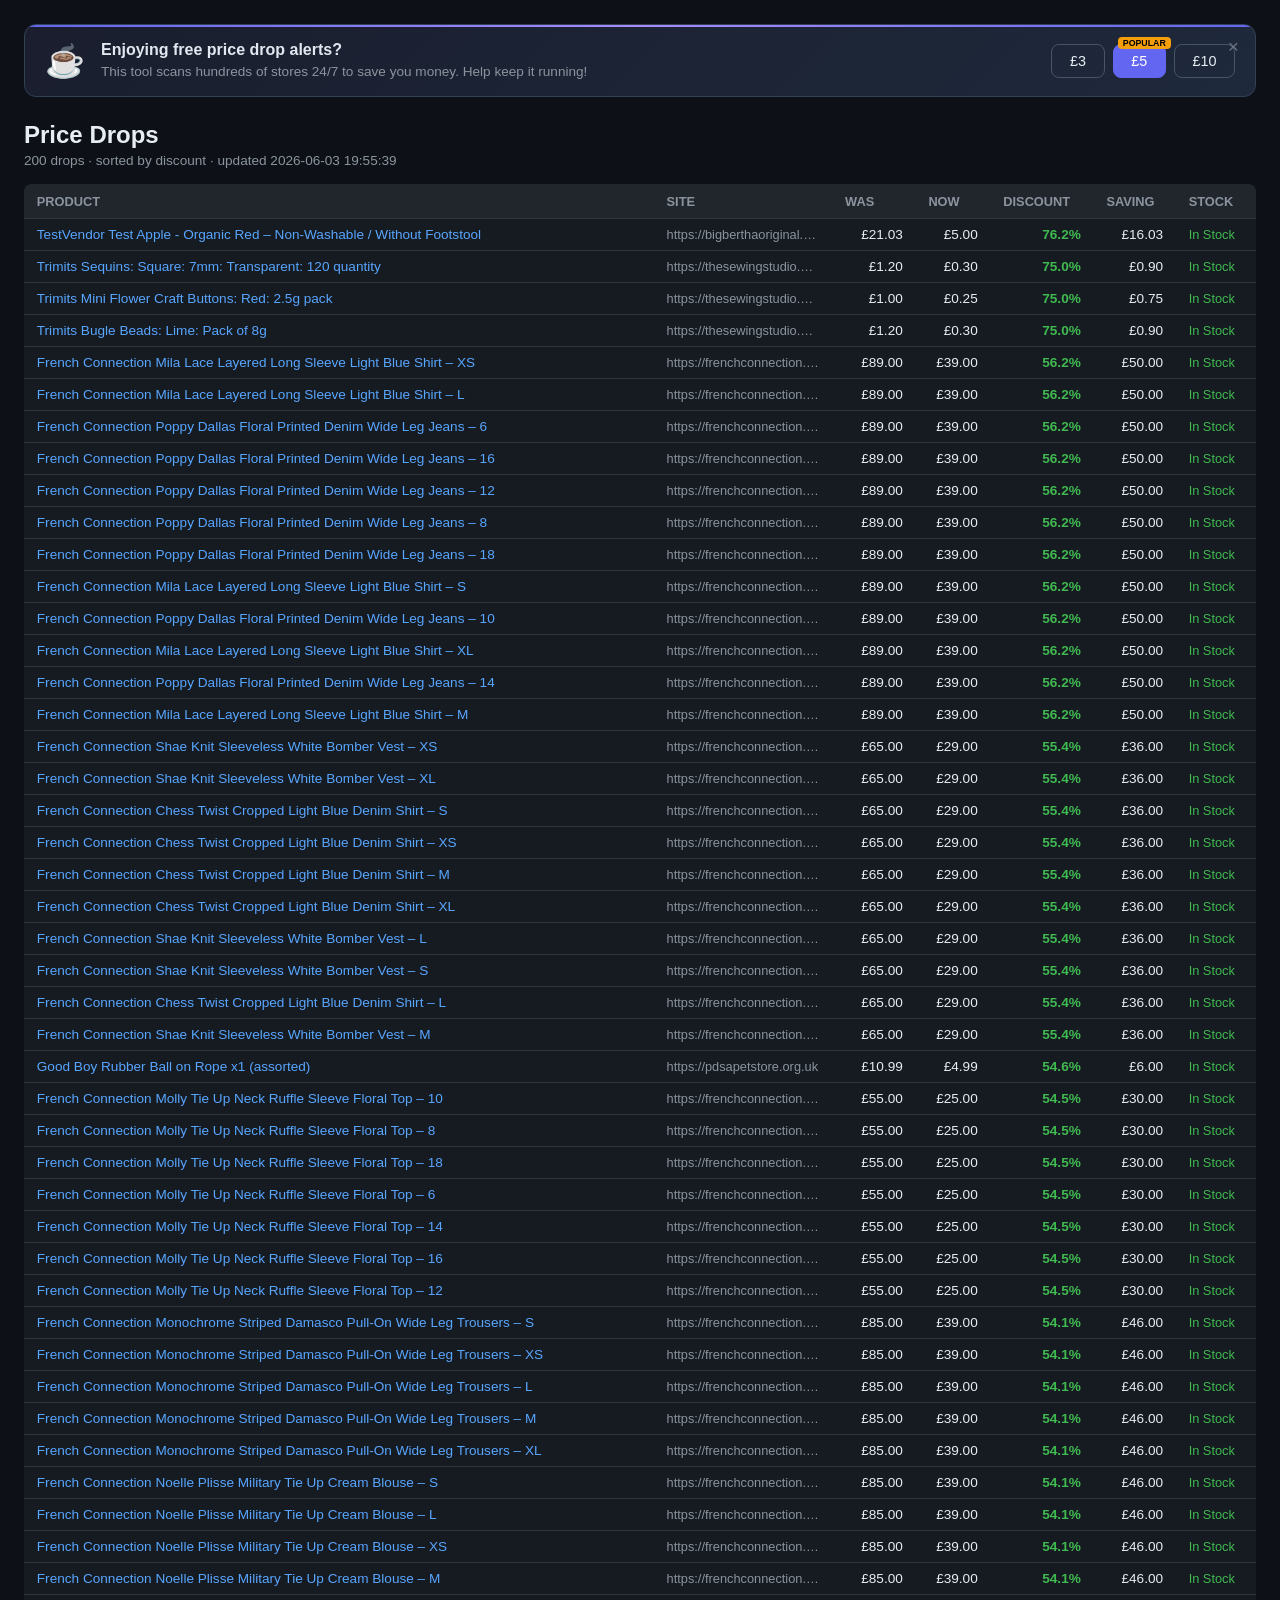
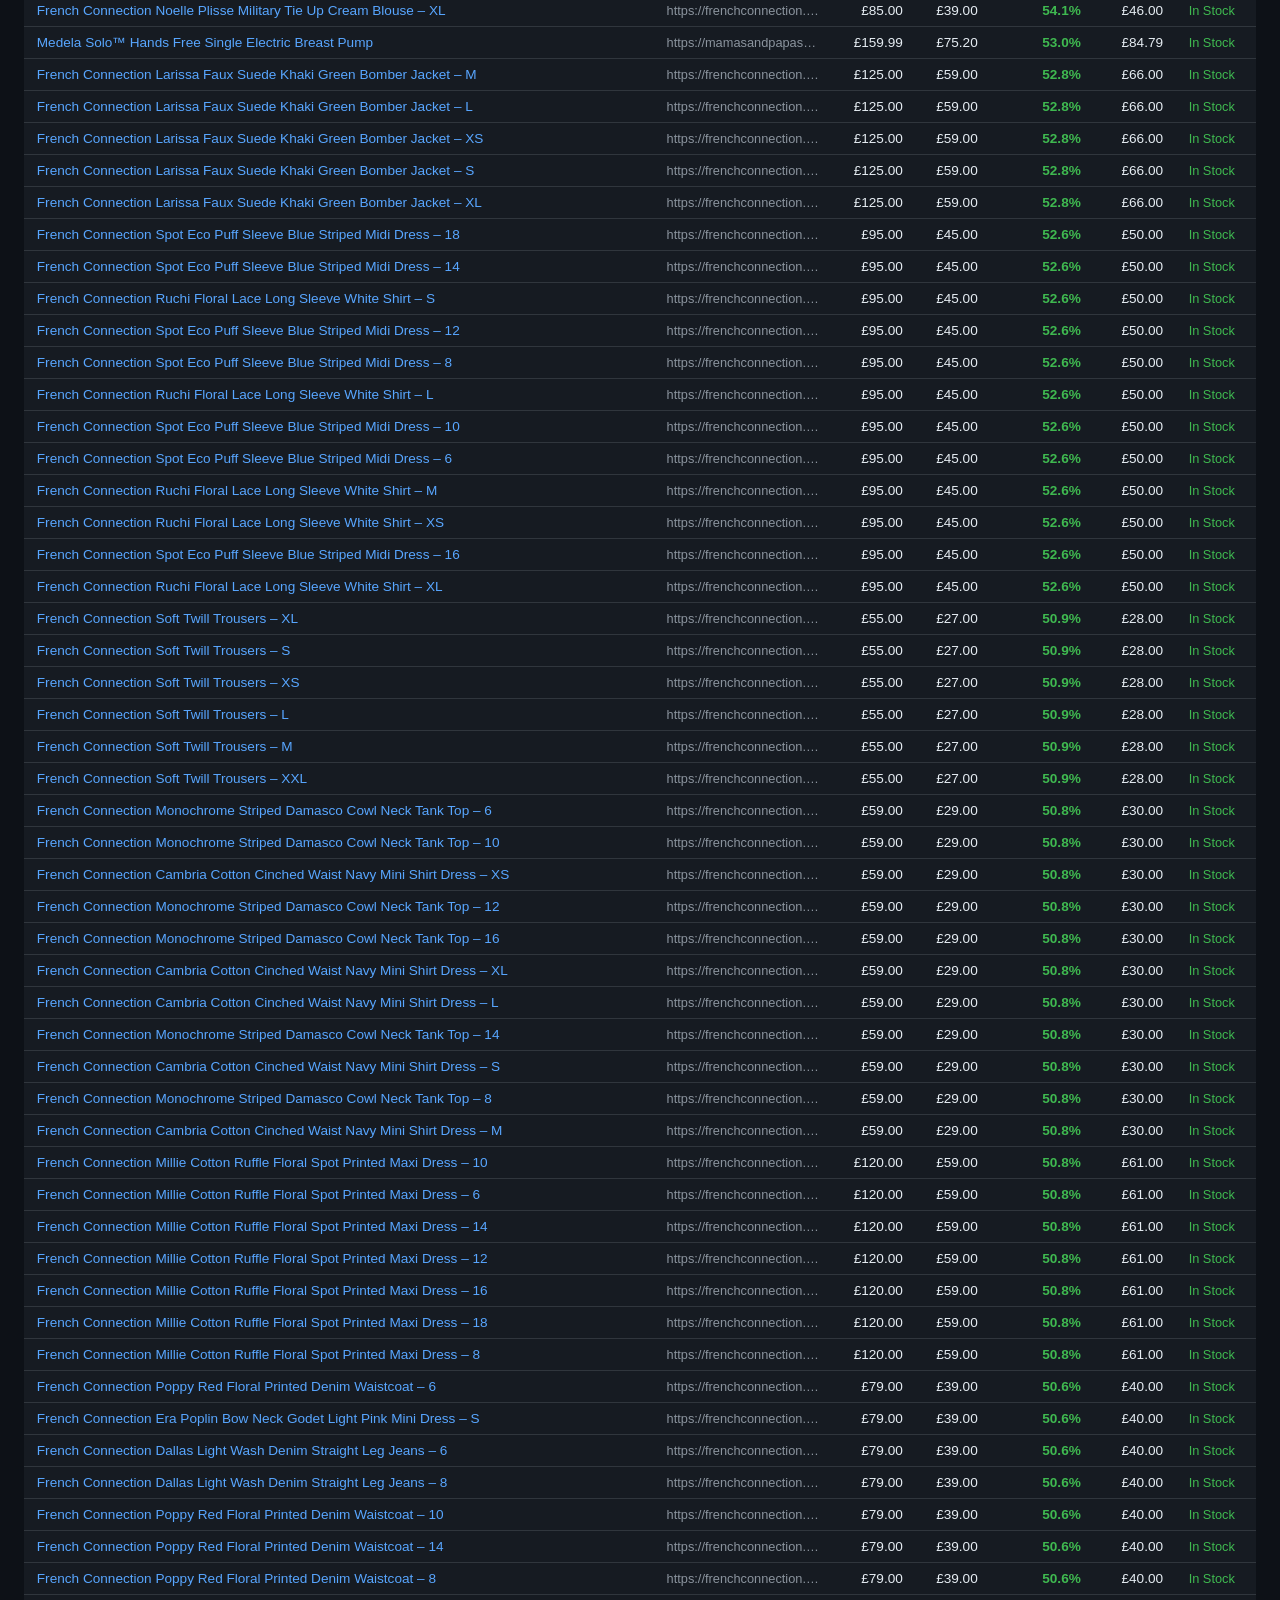
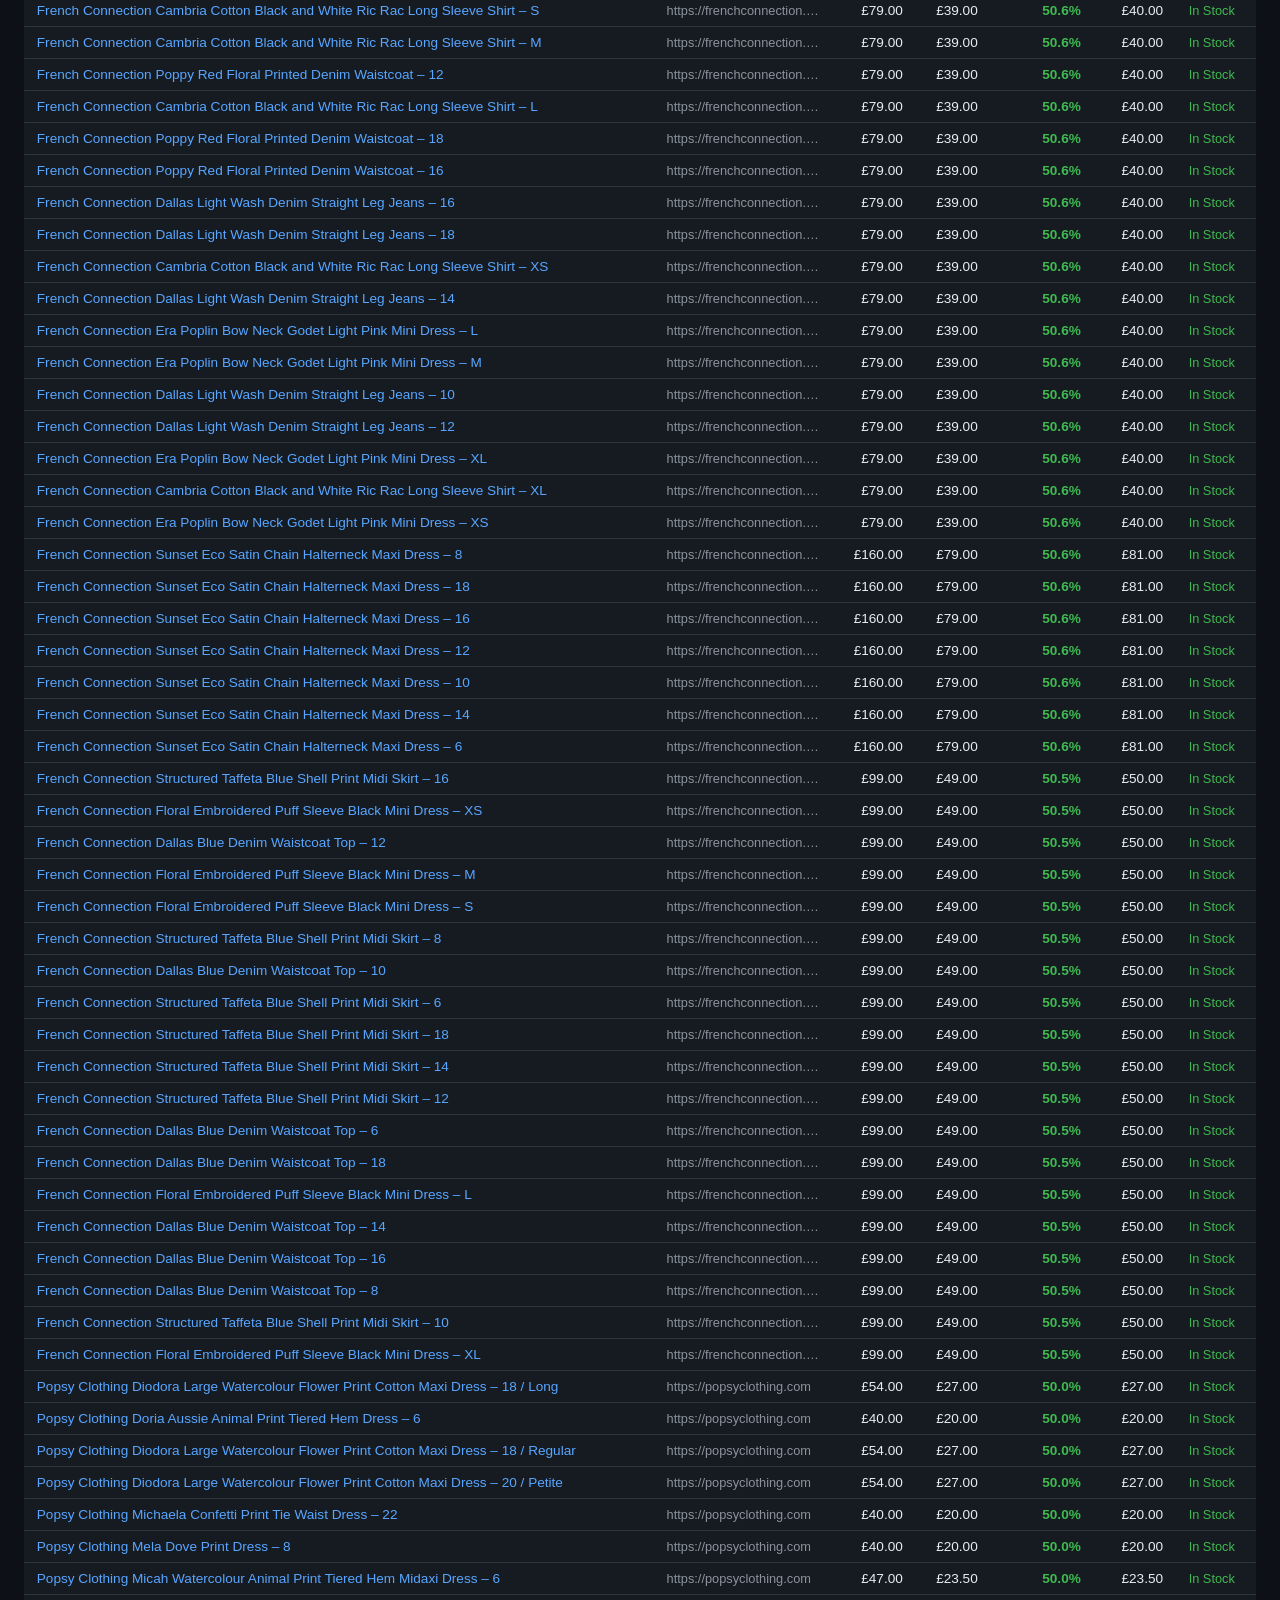
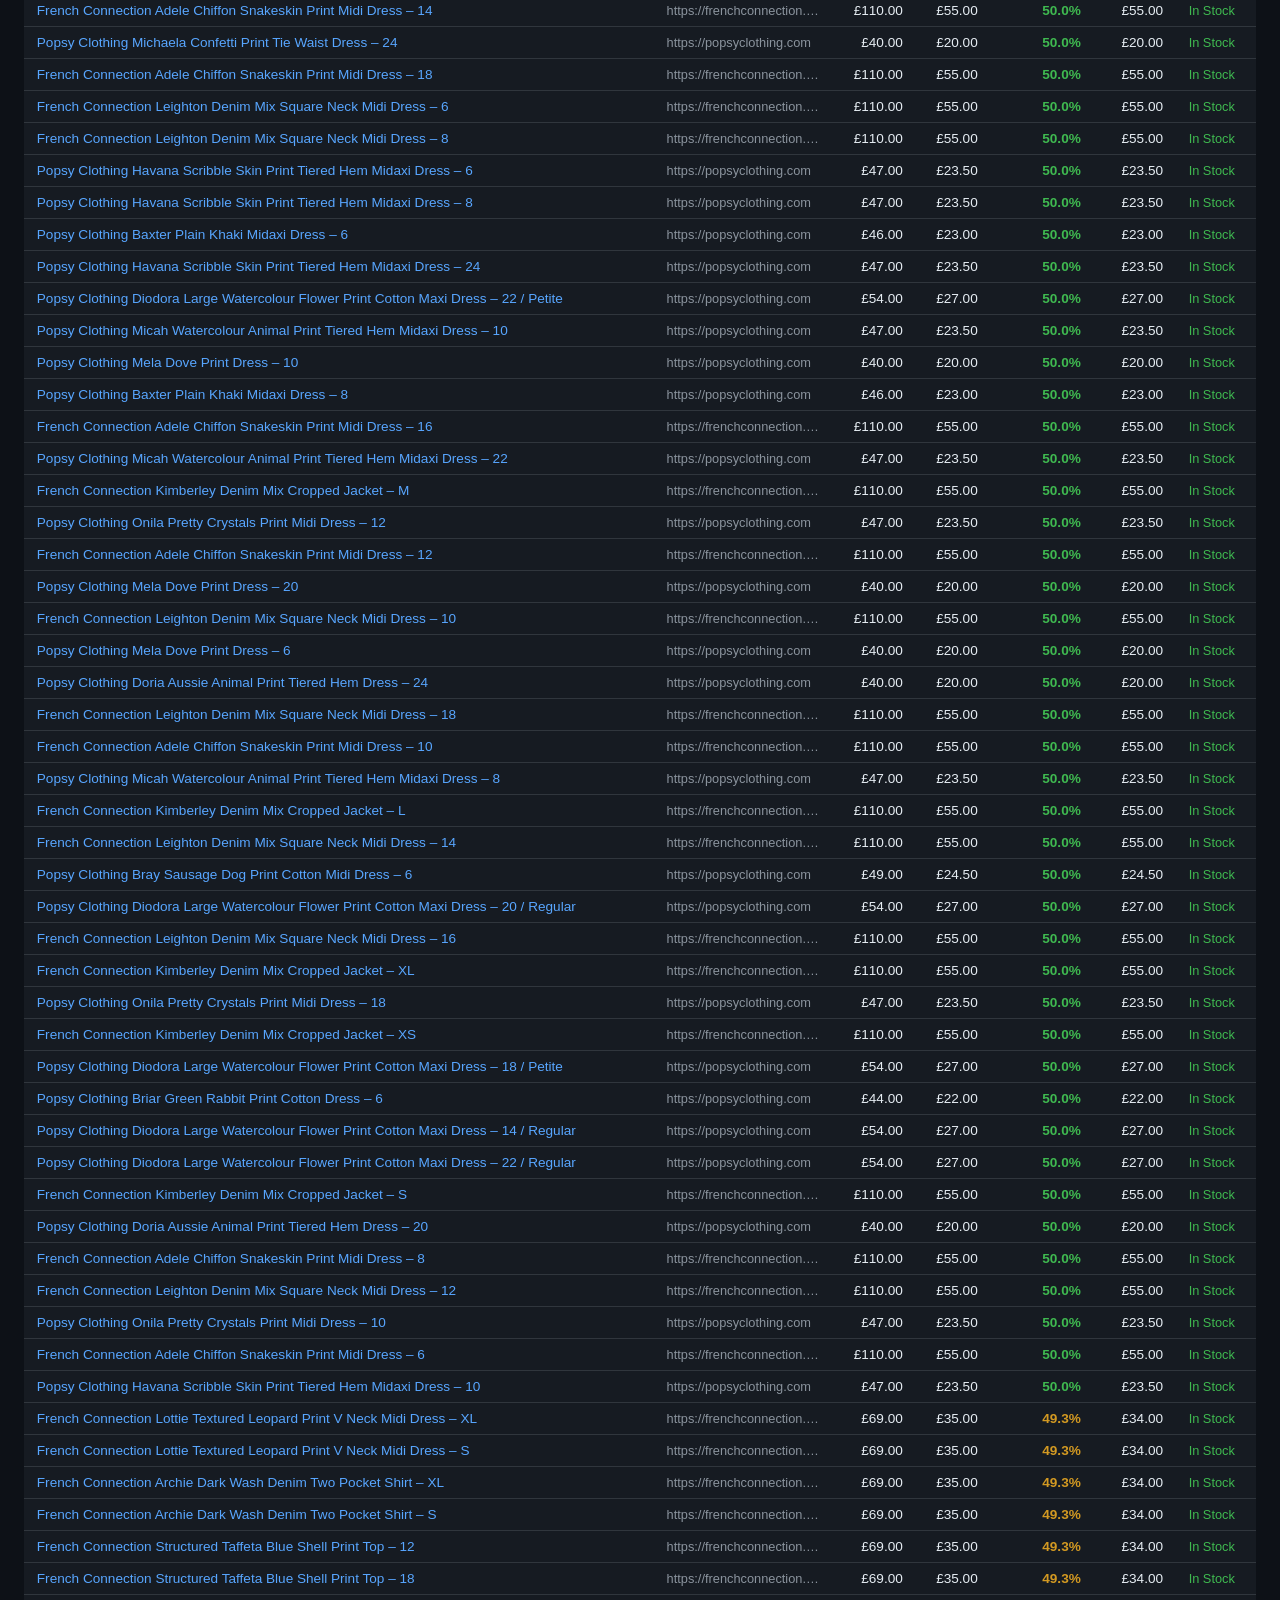
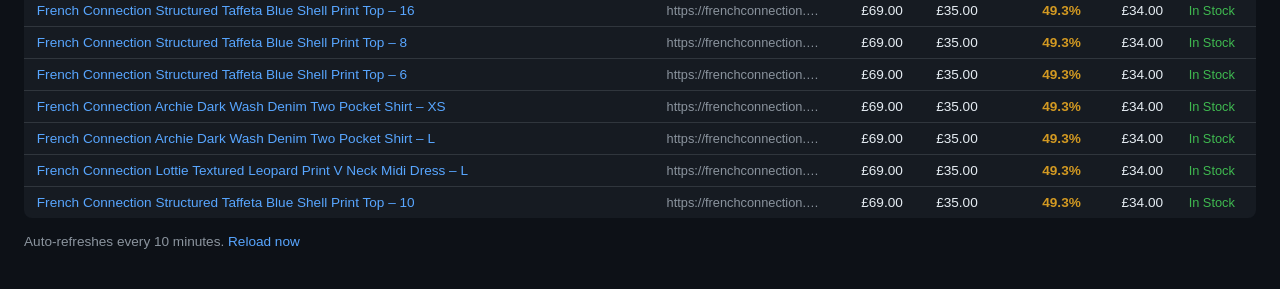
==== docs/index.html @ 279d9309 "Update price drops - 2026-06-03 19:55:39" ====
<!DOCTYPE html>
<html lang="en">
<head>
<meta charset="utf-8">
<meta name="viewport" content="width=device-width, initial-scale=1">
<meta http-equiv="refresh" content="600">
<title>Price Drops</title>
<style>
  :root { --bg: #0d1117; --card: #161b22; --border: #30363d; --text: #e6edf3; --muted: #8b949e; --link: #58a6ff; --green: #3fb950; --red: #f85149; --orange: #d29922; }
  * { margin: 0; padding: 0; box-sizing: border-box; }
  body { background: var(--bg); color: var(--text); font-family: -apple-system, BlinkMacSystemFont, 'Segoe UI', Helvetica, Arial, sans-serif; padding: 1.5rem; }
  h1 { font-size: 1.5rem; margin-bottom: .25rem; }
  .meta { color: var(--muted); font-size: .85rem; margin-bottom: 1rem; }
  table { width: 100%; border-collapse: collapse; background: var(--card); border-radius: 8px; overflow: hidden; }
  th { background: #21262d; text-align: left; padding: .6rem .8rem; font-size: .8rem; text-transform: uppercase; color: var(--muted); position: sticky; top: 0; }
  td { padding: .5rem .8rem; border-top: 1px solid var(--border); font-size: .85rem; }
  tr:hover { background: #1c2128; }
  a { color: var(--link); text-decoration: none; }
  a:hover { text-decoration: underline; }
  .price { text-align: right; font-variant-numeric: tabular-nums; white-space: nowrap; }
  .site { color: var(--muted); font-size: .8rem; max-width: 160px; overflow: hidden; text-overflow: ellipsis; white-space: nowrap; }
  .disc-high { color: var(--green); font-weight: 600; }
  .disc-mid { color: var(--orange); font-weight: 600; }
  .disc-low { color: var(--text); }
  .in-stock { color: var(--green); font-size: .8rem; }
  .oos { color: var(--red); font-size: .8rem; }
  @media (max-width: 700px) {
    table, thead, tbody, th, td, tr { display: block; }
    thead { display: none; }
    tr { margin-bottom: .75rem; border: 1px solid var(--border); border-radius: 6px; padding: .5rem; }
    td { border: none; padding: .2rem .5rem; text-align: left !important; }
    td::before { content: attr(data-label); font-weight: 600; display: inline-block; width: 6rem; color: var(--muted); font-size: .75rem; text-transform: uppercase; }
    .donate-content { flex-direction: column; align-items: flex-start; gap: .75rem; }
    .donate-amounts { width: 100%; }
    .donate-icon { font-size: 1.5rem; }
  }
  .donate-banner { background: linear-gradient(135deg, #1a1e2e 0%, #1e293b 100%); border: 1px solid #334155; border-radius: 12px; padding: 1rem 1.25rem; margin-bottom: 1.5rem; position: relative; overflow: hidden; }
  .donate-banner::before { content: ''; position: absolute; top: 0; left: 0; right: 0; height: 2px; background: linear-gradient(90deg, #6366f1, #a78bfa, #6366f1); }
  .donate-content { display: flex; align-items: center; gap: 1rem; flex-wrap: wrap; }
  .donate-icon { font-size: 2rem; flex-shrink: 0; line-height: 1; }
  .donate-text { flex: 1; min-width: 180px; }
  .donate-text strong { display: block; font-size: 1rem; margin-bottom: .2rem; color: #e2e8f0; }
  .donate-text span { color: var(--muted); font-size: .85rem; }
  .donate-amounts { display: flex; gap: .5rem; flex-shrink: 0; align-items: center; }
  .donate-btn { background: transparent; border: 1px solid #475569; color: var(--text); padding: .5rem 1.1rem; border-radius: 8px; cursor: pointer; font-size: .9rem; font-weight: 500; transition: all .2s ease; font-family: inherit; }
  .donate-btn:hover { border-color: #818cf8; background: rgba(129, 140, 248, .1); color: #c7d2fe; }
  .donate-btn-popular { background: #6366f1; border-color: #6366f1; color: #fff; position: relative; }
  .donate-btn-popular:hover { background: #818cf8; border-color: #818cf8; }
  .donate-btn-popular::after { content: 'Popular'; position: absolute; top: -8px; right: -6px; background: #f59e0b; color: #000; font-size: .55rem; padding: 1px 5px; border-radius: 4px; font-weight: 700; text-transform: uppercase; }
  .donate-close { position: absolute; top: .5rem; right: .75rem; background: none; border: none; color: var(--muted); font-size: 1.2rem; cursor: pointer; padding: .25rem; line-height: 1; opacity: .7; transition: opacity .2s; }
  .donate-close:hover { opacity: 1; color: var(--text); }
  .donate-btn-active { border-color: #818cf8; background: rgba(129, 140, 248, .15); box-shadow: 0 0 0 2px rgba(99,102,241,.3); }
  .donate-thanks { display: none; align-items: center; gap: .5rem; color: var(--green); font-weight: 600; font-size: .9rem; }
</style>
</head>
<body>
<div class="donate-banner" id="donateBanner">
  <div class="donate-content">
    <span class="donate-icon">&#9749;</span>
    <div class="donate-text">
      <strong>Enjoying free price drop alerts?</strong>
      <span>This tool scans hundreds of stores 24/7 to save you money. Help keep it running!</span>
    </div>
    <div class="donate-amounts" id="donateAmounts">
      <button class="donate-btn" data-amount="300">&pound;3</button>
      <button class="donate-btn donate-btn-popular" data-amount="500">&pound;5</button>
      <button class="donate-btn" data-amount="1000">&pound;10</button>
    </div>
    <div class="donate-thanks" id="donateThanks">&hearts; Thank you for your support!</div>
    <button class="donate-close" onclick="dismissDonate()" title="Dismiss">&times;</button>
  </div>
</div>
<h1>Price Drops</h1>
<p class="meta">200 drops &middot; sorted by discount &middot; updated 2026-06-03 19:55:39</p>
<table>
<thead>
<tr>
  <th>Product</th>
  <th>Site</th>
  <th>Was</th>
  <th>Now</th>
  <th>Discount</th>
  <th>Saving</th>
  <th>Stock</th>
</tr>
</thead>
<tbody>
<tr>
  <td><a href="https://bigberthaoriginal.com/products/test-apple?variant=41578678878344" target="_blank" rel="noopener">TestVendor Test Apple - Organic Red – Non-Washable / Without Footstool</a></td>
  <td class="site">https://bigberthaoriginal.com</td>
  <td class="price">&pound;21.03</td>
  <td class="price">&pound;5.00</td>
  <td class="price disc-high">76.2%</td>
  <td class="price">&pound;16.03</td>
  <td><span class="in-stock">In Stock</span></td>
</tr>
<tr>
  <td><a href="https://thesewingstudio.co.uk/products/sequins-7mm-square-ch5664?variant=43854155251946" target="_blank" rel="noopener">Trimits Sequins: Square: 7mm: Transparent: 120 quantity</a></td>
  <td class="site">https://thesewingstudio.co.uk</td>
  <td class="price">&pound;1.20</td>
  <td class="price">&pound;0.30</td>
  <td class="price disc-high">75.0%</td>
  <td class="price">&pound;0.90</td>
  <td><span class="in-stock">In Stock</span></td>
</tr>
<tr>
  <td><a href="https://thesewingstudio.co.uk/products/trimits-red-mini-flower-shaped-buttons-in-assorted-sizes-2-5g-pack?variant=43854404452586" target="_blank" rel="noopener">Trimits Mini Flower Craft Buttons: Red: 2.5g pack</a></td>
  <td class="site">https://thesewingstudio.co.uk</td>
  <td class="price">&pound;1.00</td>
  <td class="price">&pound;0.25</td>
  <td class="price disc-high">75.0%</td>
  <td class="price">&pound;0.75</td>
  <td><span class="in-stock">In Stock</span></td>
</tr>
<tr>
  <td><a href="https://thesewingstudio.co.uk/products/bugle-beads-ch5101?variant=43854031945962" target="_blank" rel="noopener">Trimits Bugle Beads: Lime: Pack of 8g</a></td>
  <td class="site">https://thesewingstudio.co.uk</td>
  <td class="price">&pound;1.20</td>
  <td class="price">&pound;0.30</td>
  <td class="price disc-high">75.0%</td>
  <td class="price">&pound;0.90</td>
  <td><span class="in-stock">In Stock</span></td>
</tr>
<tr>
  <td><a href="https://frenchconnection.com/products/mila-georgette-lace-layered-shirt-pretty-blue?variant=56172149080444" target="_blank" rel="noopener">French Connection Mila Lace Layered Long Sleeve Light Blue Shirt – XS</a></td>
  <td class="site">https://frenchconnection.com</td>
  <td class="price">&pound;89.00</td>
  <td class="price">&pound;39.00</td>
  <td class="price disc-high">56.2%</td>
  <td class="price">&pound;50.00</td>
  <td><span class="in-stock">In Stock</span></td>
</tr>
<tr>
  <td><a href="https://frenchconnection.com/products/mila-georgette-lace-layered-shirt-pretty-blue?variant=56172149178748" target="_blank" rel="noopener">French Connection Mila Lace Layered Long Sleeve Light Blue Shirt – L</a></td>
  <td class="site">https://frenchconnection.com</td>
  <td class="price">&pound;89.00</td>
  <td class="price">&pound;39.00</td>
  <td class="price disc-high">56.2%</td>
  <td class="price">&pound;50.00</td>
  <td><span class="in-stock">In Stock</span></td>
</tr>
<tr>
  <td><a href="https://frenchconnection.com/products/poppy-dallas-printed-denim-wide-leg-jeans-red-multi?variant=56172142494076" target="_blank" rel="noopener">French Connection Poppy Dallas Floral Printed Denim Wide Leg Jeans – 6</a></td>
  <td class="site">https://frenchconnection.com</td>
  <td class="price">&pound;89.00</td>
  <td class="price">&pound;39.00</td>
  <td class="price disc-high">56.2%</td>
  <td class="price">&pound;50.00</td>
  <td><span class="in-stock">In Stock</span></td>
</tr>
<tr>
  <td><a href="https://frenchconnection.com/products/poppy-dallas-printed-denim-wide-leg-jeans-red-multi?variant=56172142657916" target="_blank" rel="noopener">French Connection Poppy Dallas Floral Printed Denim Wide Leg Jeans – 16</a></td>
  <td class="site">https://frenchconnection.com</td>
  <td class="price">&pound;89.00</td>
  <td class="price">&pound;39.00</td>
  <td class="price disc-high">56.2%</td>
  <td class="price">&pound;50.00</td>
  <td><span class="in-stock">In Stock</span></td>
</tr>
<tr>
  <td><a href="https://frenchconnection.com/products/poppy-dallas-printed-denim-wide-leg-jeans-red-multi?variant=56172142592380" target="_blank" rel="noopener">French Connection Poppy Dallas Floral Printed Denim Wide Leg Jeans – 12</a></td>
  <td class="site">https://frenchconnection.com</td>
  <td class="price">&pound;89.00</td>
  <td class="price">&pound;39.00</td>
  <td class="price disc-high">56.2%</td>
  <td class="price">&pound;50.00</td>
  <td><span class="in-stock">In Stock</span></td>
</tr>
<tr>
  <td><a href="https://frenchconnection.com/products/poppy-dallas-printed-denim-wide-leg-jeans-red-multi?variant=56172142526844" target="_blank" rel="noopener">French Connection Poppy Dallas Floral Printed Denim Wide Leg Jeans – 8</a></td>
  <td class="site">https://frenchconnection.com</td>
  <td class="price">&pound;89.00</td>
  <td class="price">&pound;39.00</td>
  <td class="price disc-high">56.2%</td>
  <td class="price">&pound;50.00</td>
  <td><span class="in-stock">In Stock</span></td>
</tr>
<tr>
  <td><a href="https://frenchconnection.com/products/poppy-dallas-printed-denim-wide-leg-jeans-red-multi?variant=56192817725820" target="_blank" rel="noopener">French Connection Poppy Dallas Floral Printed Denim Wide Leg Jeans – 18</a></td>
  <td class="site">https://frenchconnection.com</td>
  <td class="price">&pound;89.00</td>
  <td class="price">&pound;39.00</td>
  <td class="price disc-high">56.2%</td>
  <td class="price">&pound;50.00</td>
  <td><span class="in-stock">In Stock</span></td>
</tr>
<tr>
  <td><a href="https://frenchconnection.com/products/mila-georgette-lace-layered-shirt-pretty-blue?variant=56172149113212" target="_blank" rel="noopener">French Connection Mila Lace Layered Long Sleeve Light Blue Shirt – S</a></td>
  <td class="site">https://frenchconnection.com</td>
  <td class="price">&pound;89.00</td>
  <td class="price">&pound;39.00</td>
  <td class="price disc-high">56.2%</td>
  <td class="price">&pound;50.00</td>
  <td><span class="in-stock">In Stock</span></td>
</tr>
<tr>
  <td><a href="https://frenchconnection.com/products/poppy-dallas-printed-denim-wide-leg-jeans-red-multi?variant=56172142559612" target="_blank" rel="noopener">French Connection Poppy Dallas Floral Printed Denim Wide Leg Jeans – 10</a></td>
  <td class="site">https://frenchconnection.com</td>
  <td class="price">&pound;89.00</td>
  <td class="price">&pound;39.00</td>
  <td class="price disc-high">56.2%</td>
  <td class="price">&pound;50.00</td>
  <td><span class="in-stock">In Stock</span></td>
</tr>
<tr>
  <td><a href="https://frenchconnection.com/products/mila-georgette-lace-layered-shirt-pretty-blue?variant=56172149211516" target="_blank" rel="noopener">French Connection Mila Lace Layered Long Sleeve Light Blue Shirt – XL</a></td>
  <td class="site">https://frenchconnection.com</td>
  <td class="price">&pound;89.00</td>
  <td class="price">&pound;39.00</td>
  <td class="price disc-high">56.2%</td>
  <td class="price">&pound;50.00</td>
  <td><span class="in-stock">In Stock</span></td>
</tr>
<tr>
  <td><a href="https://frenchconnection.com/products/poppy-dallas-printed-denim-wide-leg-jeans-red-multi?variant=56172142625148" target="_blank" rel="noopener">French Connection Poppy Dallas Floral Printed Denim Wide Leg Jeans – 14</a></td>
  <td class="site">https://frenchconnection.com</td>
  <td class="price">&pound;89.00</td>
  <td class="price">&pound;39.00</td>
  <td class="price disc-high">56.2%</td>
  <td class="price">&pound;50.00</td>
  <td><span class="in-stock">In Stock</span></td>
</tr>
<tr>
  <td><a href="https://frenchconnection.com/products/mila-georgette-lace-layered-shirt-pretty-blue?variant=56172149145980" target="_blank" rel="noopener">French Connection Mila Lace Layered Long Sleeve Light Blue Shirt – M</a></td>
  <td class="site">https://frenchconnection.com</td>
  <td class="price">&pound;89.00</td>
  <td class="price">&pound;39.00</td>
  <td class="price disc-high">56.2%</td>
  <td class="price">&pound;50.00</td>
  <td><span class="in-stock">In Stock</span></td>
</tr>
<tr>
  <td><a href="https://frenchconnection.com/products/shae-knit-sleeveless-bomber-vest-summer-white?variant=55975344177532" target="_blank" rel="noopener">French Connection Shae Knit Sleeveless White Bomber Vest – XS</a></td>
  <td class="site">https://frenchconnection.com</td>
  <td class="price">&pound;65.00</td>
  <td class="price">&pound;29.00</td>
  <td class="price disc-high">55.4%</td>
  <td class="price">&pound;36.00</td>
  <td><span class="in-stock">In Stock</span></td>
</tr>
<tr>
  <td><a href="https://frenchconnection.com/products/shae-knit-sleeveless-bomber-vest-summer-white?variant=55975344308604" target="_blank" rel="noopener">French Connection Shae Knit Sleeveless White Bomber Vest – XL</a></td>
  <td class="site">https://frenchconnection.com</td>
  <td class="price">&pound;65.00</td>
  <td class="price">&pound;29.00</td>
  <td class="price disc-high">55.4%</td>
  <td class="price">&pound;36.00</td>
  <td><span class="in-stock">In Stock</span></td>
</tr>
<tr>
  <td><a href="https://frenchconnection.com/products/chess-twist-cropped-denim-shirt-beach-blue?variant=56172149670268" target="_blank" rel="noopener">French Connection Chess Twist Cropped Light Blue Denim Shirt – S</a></td>
  <td class="site">https://frenchconnection.com</td>
  <td class="price">&pound;65.00</td>
  <td class="price">&pound;29.00</td>
  <td class="price disc-high">55.4%</td>
  <td class="price">&pound;36.00</td>
  <td><span class="in-stock">In Stock</span></td>
</tr>
<tr>
  <td><a href="https://frenchconnection.com/products/chess-twist-cropped-denim-shirt-beach-blue?variant=56172149637500" target="_blank" rel="noopener">French Connection Chess Twist Cropped Light Blue Denim Shirt – XS</a></td>
  <td class="site">https://frenchconnection.com</td>
  <td class="price">&pound;65.00</td>
  <td class="price">&pound;29.00</td>
  <td class="price disc-high">55.4%</td>
  <td class="price">&pound;36.00</td>
  <td><span class="in-stock">In Stock</span></td>
</tr>
<tr>
  <td><a href="https://frenchconnection.com/products/chess-twist-cropped-denim-shirt-beach-blue?variant=56172149703036" target="_blank" rel="noopener">French Connection Chess Twist Cropped Light Blue Denim Shirt – M</a></td>
  <td class="site">https://frenchconnection.com</td>
  <td class="price">&pound;65.00</td>
  <td class="price">&pound;29.00</td>
  <td class="price disc-high">55.4%</td>
  <td class="price">&pound;36.00</td>
  <td><span class="in-stock">In Stock</span></td>
</tr>
<tr>
  <td><a href="https://frenchconnection.com/products/chess-twist-cropped-denim-shirt-beach-blue?variant=56172149768572" target="_blank" rel="noopener">French Connection Chess Twist Cropped Light Blue Denim Shirt – XL</a></td>
  <td class="site">https://frenchconnection.com</td>
  <td class="price">&pound;65.00</td>
  <td class="price">&pound;29.00</td>
  <td class="price disc-high">55.4%</td>
  <td class="price">&pound;36.00</td>
  <td><span class="in-stock">In Stock</span></td>
</tr>
<tr>
  <td><a href="https://frenchconnection.com/products/shae-knit-sleeveless-bomber-vest-summer-white?variant=55975344275836" target="_blank" rel="noopener">French Connection Shae Knit Sleeveless White Bomber Vest – L</a></td>
  <td class="site">https://frenchconnection.com</td>
  <td class="price">&pound;65.00</td>
  <td class="price">&pound;29.00</td>
  <td class="price disc-high">55.4%</td>
  <td class="price">&pound;36.00</td>
  <td><span class="in-stock">In Stock</span></td>
</tr>
<tr>
  <td><a href="https://frenchconnection.com/products/shae-knit-sleeveless-bomber-vest-summer-white?variant=55975344210300" target="_blank" rel="noopener">French Connection Shae Knit Sleeveless White Bomber Vest – S</a></td>
  <td class="site">https://frenchconnection.com</td>
  <td class="price">&pound;65.00</td>
  <td class="price">&pound;29.00</td>
  <td class="price disc-high">55.4%</td>
  <td class="price">&pound;36.00</td>
  <td><span class="in-stock">In Stock</span></td>
</tr>
<tr>
  <td><a href="https://frenchconnection.com/products/chess-twist-cropped-denim-shirt-beach-blue?variant=56172149735804" target="_blank" rel="noopener">French Connection Chess Twist Cropped Light Blue Denim Shirt – L</a></td>
  <td class="site">https://frenchconnection.com</td>
  <td class="price">&pound;65.00</td>
  <td class="price">&pound;29.00</td>
  <td class="price disc-high">55.4%</td>
  <td class="price">&pound;36.00</td>
  <td><span class="in-stock">In Stock</span></td>
</tr>
<tr>
  <td><a href="https://frenchconnection.com/products/shae-knit-sleeveless-bomber-vest-summer-white?variant=55975344243068" target="_blank" rel="noopener">French Connection Shae Knit Sleeveless White Bomber Vest – M</a></td>
  <td class="site">https://frenchconnection.com</td>
  <td class="price">&pound;65.00</td>
  <td class="price">&pound;29.00</td>
  <td class="price disc-high">55.4%</td>
  <td class="price">&pound;36.00</td>
  <td><span class="in-stock">In Stock</span></td>
</tr>
<tr>
  <td><a href="https://pdsapetstore.org.uk/products/good-boy-rubber-ball-on-rope?variant=56784385933689" target="_blank" rel="noopener">Good Boy Rubber Ball on Rope x1 (assorted)</a></td>
  <td class="site">https://pdsapetstore.org.uk</td>
  <td class="price">&pound;10.99</td>
  <td class="price">&pound;4.99</td>
  <td class="price disc-high">54.6%</td>
  <td class="price">&pound;6.00</td>
  <td><span class="in-stock">In Stock</span></td>
</tr>
<tr>
  <td><a href="https://frenchconnection.com/products/molly-emina-ruffle-sleeve-top-multi?variant=55975349584252" target="_blank" rel="noopener">French Connection Molly Tie Up Neck Ruffle Sleeve Floral Top – 10</a></td>
  <td class="site">https://frenchconnection.com</td>
  <td class="price">&pound;55.00</td>
  <td class="price">&pound;25.00</td>
  <td class="price disc-high">54.5%</td>
  <td class="price">&pound;30.00</td>
  <td><span class="in-stock">In Stock</span></td>
</tr>
<tr>
  <td><a href="https://frenchconnection.com/products/molly-emina-ruffle-sleeve-top-multi?variant=55975349551484" target="_blank" rel="noopener">French Connection Molly Tie Up Neck Ruffle Sleeve Floral Top – 8</a></td>
  <td class="site">https://frenchconnection.com</td>
  <td class="price">&pound;55.00</td>
  <td class="price">&pound;25.00</td>
  <td class="price disc-high">54.5%</td>
  <td class="price">&pound;30.00</td>
  <td><span class="in-stock">In Stock</span></td>
</tr>
<tr>
  <td><a href="https://frenchconnection.com/products/molly-emina-ruffle-sleeve-top-multi?variant=56395412898172" target="_blank" rel="noopener">French Connection Molly Tie Up Neck Ruffle Sleeve Floral Top – 18</a></td>
  <td class="site">https://frenchconnection.com</td>
  <td class="price">&pound;55.00</td>
  <td class="price">&pound;25.00</td>
  <td class="price disc-high">54.5%</td>
  <td class="price">&pound;30.00</td>
  <td><span class="in-stock">In Stock</span></td>
</tr>
<tr>
  <td><a href="https://frenchconnection.com/products/molly-emina-ruffle-sleeve-top-multi?variant=55975349518716" target="_blank" rel="noopener">French Connection Molly Tie Up Neck Ruffle Sleeve Floral Top – 6</a></td>
  <td class="site">https://frenchconnection.com</td>
  <td class="price">&pound;55.00</td>
  <td class="price">&pound;25.00</td>
  <td class="price disc-high">54.5%</td>
  <td class="price">&pound;30.00</td>
  <td><span class="in-stock">In Stock</span></td>
</tr>
<tr>
  <td><a href="https://frenchconnection.com/products/molly-emina-ruffle-sleeve-top-multi?variant=55975349649788" target="_blank" rel="noopener">French Connection Molly Tie Up Neck Ruffle Sleeve Floral Top – 14</a></td>
  <td class="site">https://frenchconnection.com</td>
  <td class="price">&pound;55.00</td>
  <td class="price">&pound;25.00</td>
  <td class="price disc-high">54.5%</td>
  <td class="price">&pound;30.00</td>
  <td><span class="in-stock">In Stock</span></td>
</tr>
<tr>
  <td><a href="https://frenchconnection.com/products/molly-emina-ruffle-sleeve-top-multi?variant=55975349682556" target="_blank" rel="noopener">French Connection Molly Tie Up Neck Ruffle Sleeve Floral Top – 16</a></td>
  <td class="site">https://frenchconnection.com</td>
  <td class="price">&pound;55.00</td>
  <td class="price">&pound;25.00</td>
  <td class="price disc-high">54.5%</td>
  <td class="price">&pound;30.00</td>
  <td><span class="in-stock">In Stock</span></td>
</tr>
<tr>
  <td><a href="https://frenchconnection.com/products/molly-emina-ruffle-sleeve-top-multi?variant=55975349617020" target="_blank" rel="noopener">French Connection Molly Tie Up Neck Ruffle Sleeve Floral Top – 12</a></td>
  <td class="site">https://frenchconnection.com</td>
  <td class="price">&pound;55.00</td>
  <td class="price">&pound;25.00</td>
  <td class="price disc-high">54.5%</td>
  <td class="price">&pound;30.00</td>
  <td><span class="in-stock">In Stock</span></td>
</tr>
<tr>
  <td><a href="https://frenchconnection.com/products/striped-damasco-wide-leg-trousers-porcelain-cream-black?variant=56172152881532" target="_blank" rel="noopener">French Connection Monochrome Striped Damasco Pull-On Wide Leg Trousers – S</a></td>
  <td class="site">https://frenchconnection.com</td>
  <td class="price">&pound;85.00</td>
  <td class="price">&pound;39.00</td>
  <td class="price disc-high">54.1%</td>
  <td class="price">&pound;46.00</td>
  <td><span class="in-stock">In Stock</span></td>
</tr>
<tr>
  <td><a href="https://frenchconnection.com/products/striped-damasco-wide-leg-trousers-porcelain-cream-black?variant=56172152848764" target="_blank" rel="noopener">French Connection Monochrome Striped Damasco Pull-On Wide Leg Trousers – XS</a></td>
  <td class="site">https://frenchconnection.com</td>
  <td class="price">&pound;85.00</td>
  <td class="price">&pound;39.00</td>
  <td class="price disc-high">54.1%</td>
  <td class="price">&pound;46.00</td>
  <td><span class="in-stock">In Stock</span></td>
</tr>
<tr>
  <td><a href="https://frenchconnection.com/products/striped-damasco-wide-leg-trousers-porcelain-cream-black?variant=56172152947068" target="_blank" rel="noopener">French Connection Monochrome Striped Damasco Pull-On Wide Leg Trousers – L</a></td>
  <td class="site">https://frenchconnection.com</td>
  <td class="price">&pound;85.00</td>
  <td class="price">&pound;39.00</td>
  <td class="price disc-high">54.1%</td>
  <td class="price">&pound;46.00</td>
  <td><span class="in-stock">In Stock</span></td>
</tr>
<tr>
  <td><a href="https://frenchconnection.com/products/striped-damasco-wide-leg-trousers-porcelain-cream-black?variant=56172152914300" target="_blank" rel="noopener">French Connection Monochrome Striped Damasco Pull-On Wide Leg Trousers – M</a></td>
  <td class="site">https://frenchconnection.com</td>
  <td class="price">&pound;85.00</td>
  <td class="price">&pound;39.00</td>
  <td class="price disc-high">54.1%</td>
  <td class="price">&pound;46.00</td>
  <td><span class="in-stock">In Stock</span></td>
</tr>
<tr>
  <td><a href="https://frenchconnection.com/products/striped-damasco-wide-leg-trousers-porcelain-cream-black?variant=56172152979836" target="_blank" rel="noopener">French Connection Monochrome Striped Damasco Pull-On Wide Leg Trousers – XL</a></td>
  <td class="site">https://frenchconnection.com</td>
  <td class="price">&pound;85.00</td>
  <td class="price">&pound;39.00</td>
  <td class="price disc-high">54.1%</td>
  <td class="price">&pound;46.00</td>
  <td><span class="in-stock">In Stock</span></td>
</tr>
<tr>
  <td><a href="https://frenchconnection.com/products/noelle-plisse-military-tie-up-blouse-porcelain-cream?variant=55975340212604" target="_blank" rel="noopener">French Connection Noelle Plisse Military Tie Up Cream Blouse – S</a></td>
  <td class="site">https://frenchconnection.com</td>
  <td class="price">&pound;85.00</td>
  <td class="price">&pound;39.00</td>
  <td class="price disc-high">54.1%</td>
  <td class="price">&pound;46.00</td>
  <td><span class="in-stock">In Stock</span></td>
</tr>
<tr>
  <td><a href="https://frenchconnection.com/products/noelle-plisse-military-tie-up-blouse-porcelain-cream?variant=55975340278140" target="_blank" rel="noopener">French Connection Noelle Plisse Military Tie Up Cream Blouse – L</a></td>
  <td class="site">https://frenchconnection.com</td>
  <td class="price">&pound;85.00</td>
  <td class="price">&pound;39.00</td>
  <td class="price disc-high">54.1%</td>
  <td class="price">&pound;46.00</td>
  <td><span class="in-stock">In Stock</span></td>
</tr>
<tr>
  <td><a href="https://frenchconnection.com/products/noelle-plisse-military-tie-up-blouse-porcelain-cream?variant=55975340179836" target="_blank" rel="noopener">French Connection Noelle Plisse Military Tie Up Cream Blouse – XS</a></td>
  <td class="site">https://frenchconnection.com</td>
  <td class="price">&pound;85.00</td>
  <td class="price">&pound;39.00</td>
  <td class="price disc-high">54.1%</td>
  <td class="price">&pound;46.00</td>
  <td><span class="in-stock">In Stock</span></td>
</tr>
<tr>
  <td><a href="https://frenchconnection.com/products/noelle-plisse-military-tie-up-blouse-porcelain-cream?variant=55975340245372" target="_blank" rel="noopener">French Connection Noelle Plisse Military Tie Up Cream Blouse – M</a></td>
  <td class="site">https://frenchconnection.com</td>
  <td class="price">&pound;85.00</td>
  <td class="price">&pound;39.00</td>
  <td class="price disc-high">54.1%</td>
  <td class="price">&pound;46.00</td>
  <td><span class="in-stock">In Stock</span></td>
</tr>
<tr>
  <td><a href="https://frenchconnection.com/products/noelle-plisse-military-tie-up-blouse-porcelain-cream?variant=55975340310908" target="_blank" rel="noopener">French Connection Noelle Plisse Military Tie Up Cream Blouse – XL</a></td>
  <td class="site">https://frenchconnection.com</td>
  <td class="price">&pound;85.00</td>
  <td class="price">&pound;39.00</td>
  <td class="price disc-high">54.1%</td>
  <td class="price">&pound;46.00</td>
  <td><span class="in-stock">In Stock</span></td>
</tr>
<tr>
  <td><a href="https://mamasandpapas.com/products/medela-solo-hf-single-elec-breastpump-4257b0800?variant=42683148402853" target="_blank" rel="noopener">Medela Solo&trade; Hands Free Single Electric Breast Pump</a></td>
  <td class="site">https://mamasandpapas.com</td>
  <td class="price">&pound;159.99</td>
  <td class="price">&pound;75.20</td>
  <td class="price disc-high">53.0%</td>
  <td class="price">&pound;84.79</td>
  <td><span class="in-stock">In Stock</span></td>
</tr>
<tr>
  <td><a href="https://frenchconnection.com/products/larissa-faux-suede-bomber-jacket-vintage-khaki-green?variant=55975352303996" target="_blank" rel="noopener">French Connection Larissa Faux Suede Khaki Green Bomber Jacket – M</a></td>
  <td class="site">https://frenchconnection.com</td>
  <td class="price">&pound;125.00</td>
  <td class="price">&pound;59.00</td>
  <td class="price disc-high">52.8%</td>
  <td class="price">&pound;66.00</td>
  <td><span class="in-stock">In Stock</span></td>
</tr>
<tr>
  <td><a href="https://frenchconnection.com/products/larissa-faux-suede-bomber-jacket-vintage-khaki-green?variant=55975352336764" target="_blank" rel="noopener">French Connection Larissa Faux Suede Khaki Green Bomber Jacket – L</a></td>
  <td class="site">https://frenchconnection.com</td>
  <td class="price">&pound;125.00</td>
  <td class="price">&pound;59.00</td>
  <td class="price disc-high">52.8%</td>
  <td class="price">&pound;66.00</td>
  <td><span class="in-stock">In Stock</span></td>
</tr>
<tr>
  <td><a href="https://frenchconnection.com/products/larissa-faux-suede-bomber-jacket-vintage-khaki-green?variant=55975352238460" target="_blank" rel="noopener">French Connection Larissa Faux Suede Khaki Green Bomber Jacket – XS</a></td>
  <td class="site">https://frenchconnection.com</td>
  <td class="price">&pound;125.00</td>
  <td class="price">&pound;59.00</td>
  <td class="price disc-high">52.8%</td>
  <td class="price">&pound;66.00</td>
  <td><span class="in-stock">In Stock</span></td>
</tr>
<tr>
  <td><a href="https://frenchconnection.com/products/larissa-faux-suede-bomber-jacket-vintage-khaki-green?variant=55975352271228" target="_blank" rel="noopener">French Connection Larissa Faux Suede Khaki Green Bomber Jacket – S</a></td>
  <td class="site">https://frenchconnection.com</td>
  <td class="price">&pound;125.00</td>
  <td class="price">&pound;59.00</td>
  <td class="price disc-high">52.8%</td>
  <td class="price">&pound;66.00</td>
  <td><span class="in-stock">In Stock</span></td>
</tr>
<tr>
  <td><a href="https://frenchconnection.com/products/larissa-faux-suede-bomber-jacket-vintage-khaki-green?variant=55975352369532" target="_blank" rel="noopener">French Connection Larissa Faux Suede Khaki Green Bomber Jacket – XL</a></td>
  <td class="site">https://frenchconnection.com</td>
  <td class="price">&pound;125.00</td>
  <td class="price">&pound;59.00</td>
  <td class="price disc-high">52.8%</td>
  <td class="price">&pound;66.00</td>
  <td><span class="in-stock">In Stock</span></td>
</tr>
<tr>
  <td><a href="https://frenchconnection.com/products/fran-eco-lizzie-puff-sleeve-midi-dress-blue-stripe-spot?variant=56192820740476" target="_blank" rel="noopener">French Connection Spot Eco Puff Sleeve Blue Striped Midi Dress – 18</a></td>
  <td class="site">https://frenchconnection.com</td>
  <td class="price">&pound;95.00</td>
  <td class="price">&pound;45.00</td>
  <td class="price disc-high">52.6%</td>
  <td class="price">&pound;50.00</td>
  <td><span class="in-stock">In Stock</span></td>
</tr>
<tr>
  <td><a href="https://frenchconnection.com/products/fran-eco-lizzie-puff-sleeve-midi-dress-blue-stripe-spot?variant=56172144591228" target="_blank" rel="noopener">French Connection Spot Eco Puff Sleeve Blue Striped Midi Dress – 14</a></td>
  <td class="site">https://frenchconnection.com</td>
  <td class="price">&pound;95.00</td>
  <td class="price">&pound;45.00</td>
  <td class="price disc-high">52.6%</td>
  <td class="price">&pound;50.00</td>
  <td><span class="in-stock">In Stock</span></td>
</tr>
<tr>
  <td><a href="https://frenchconnection.com/products/ruchi-floral-lace-long-sleeve-shirt-summer-white?variant=55975348666748" target="_blank" rel="noopener">French Connection Ruchi Floral Lace Long Sleeve White Shirt – S</a></td>
  <td class="site">https://frenchconnection.com</td>
  <td class="price">&pound;95.00</td>
  <td class="price">&pound;45.00</td>
  <td class="price disc-high">52.6%</td>
  <td class="price">&pound;50.00</td>
  <td><span class="in-stock">In Stock</span></td>
</tr>
<tr>
  <td><a href="https://frenchconnection.com/products/fran-eco-lizzie-puff-sleeve-midi-dress-blue-stripe-spot?variant=56172144558460" target="_blank" rel="noopener">French Connection Spot Eco Puff Sleeve Blue Striped Midi Dress – 12</a></td>
  <td class="site">https://frenchconnection.com</td>
  <td class="price">&pound;95.00</td>
  <td class="price">&pound;45.00</td>
  <td class="price disc-high">52.6%</td>
  <td class="price">&pound;50.00</td>
  <td><span class="in-stock">In Stock</span></td>
</tr>
<tr>
  <td><a href="https://frenchconnection.com/products/fran-eco-lizzie-puff-sleeve-midi-dress-blue-stripe-spot?variant=56172144492924" target="_blank" rel="noopener">French Connection Spot Eco Puff Sleeve Blue Striped Midi Dress – 8</a></td>
  <td class="site">https://frenchconnection.com</td>
  <td class="price">&pound;95.00</td>
  <td class="price">&pound;45.00</td>
  <td class="price disc-high">52.6%</td>
  <td class="price">&pound;50.00</td>
  <td><span class="in-stock">In Stock</span></td>
</tr>
<tr>
  <td><a href="https://frenchconnection.com/products/ruchi-floral-lace-long-sleeve-shirt-summer-white?variant=55975348732284" target="_blank" rel="noopener">French Connection Ruchi Floral Lace Long Sleeve White Shirt – L</a></td>
  <td class="site">https://frenchconnection.com</td>
  <td class="price">&pound;95.00</td>
  <td class="price">&pound;45.00</td>
  <td class="price disc-high">52.6%</td>
  <td class="price">&pound;50.00</td>
  <td><span class="in-stock">In Stock</span></td>
</tr>
<tr>
  <td><a href="https://frenchconnection.com/products/fran-eco-lizzie-puff-sleeve-midi-dress-blue-stripe-spot?variant=56172144525692" target="_blank" rel="noopener">French Connection Spot Eco Puff Sleeve Blue Striped Midi Dress – 10</a></td>
  <td class="site">https://frenchconnection.com</td>
  <td class="price">&pound;95.00</td>
  <td class="price">&pound;45.00</td>
  <td class="price disc-high">52.6%</td>
  <td class="price">&pound;50.00</td>
  <td><span class="in-stock">In Stock</span></td>
</tr>
<tr>
  <td><a href="https://frenchconnection.com/products/fran-eco-lizzie-puff-sleeve-midi-dress-blue-stripe-spot?variant=56172144460156" target="_blank" rel="noopener">French Connection Spot Eco Puff Sleeve Blue Striped Midi Dress – 6</a></td>
  <td class="site">https://frenchconnection.com</td>
  <td class="price">&pound;95.00</td>
  <td class="price">&pound;45.00</td>
  <td class="price disc-high">52.6%</td>
  <td class="price">&pound;50.00</td>
  <td><span class="in-stock">In Stock</span></td>
</tr>
<tr>
  <td><a href="https://frenchconnection.com/products/ruchi-floral-lace-long-sleeve-shirt-summer-white?variant=55975348699516" target="_blank" rel="noopener">French Connection Ruchi Floral Lace Long Sleeve White Shirt – M</a></td>
  <td class="site">https://frenchconnection.com</td>
  <td class="price">&pound;95.00</td>
  <td class="price">&pound;45.00</td>
  <td class="price disc-high">52.6%</td>
  <td class="price">&pound;50.00</td>
  <td><span class="in-stock">In Stock</span></td>
</tr>
<tr>
  <td><a href="https://frenchconnection.com/products/ruchi-floral-lace-long-sleeve-shirt-summer-white?variant=55975348633980" target="_blank" rel="noopener">French Connection Ruchi Floral Lace Long Sleeve White Shirt – XS</a></td>
  <td class="site">https://frenchconnection.com</td>
  <td class="price">&pound;95.00</td>
  <td class="price">&pound;45.00</td>
  <td class="price disc-high">52.6%</td>
  <td class="price">&pound;50.00</td>
  <td><span class="in-stock">In Stock</span></td>
</tr>
<tr>
  <td><a href="https://frenchconnection.com/products/fran-eco-lizzie-puff-sleeve-midi-dress-blue-stripe-spot?variant=56172144623996" target="_blank" rel="noopener">French Connection Spot Eco Puff Sleeve Blue Striped Midi Dress – 16</a></td>
  <td class="site">https://frenchconnection.com</td>
  <td class="price">&pound;95.00</td>
  <td class="price">&pound;45.00</td>
  <td class="price disc-high">52.6%</td>
  <td class="price">&pound;50.00</td>
  <td><span class="in-stock">In Stock</span></td>
</tr>
<tr>
  <td><a href="https://frenchconnection.com/products/ruchi-floral-lace-long-sleeve-shirt-summer-white?variant=55975348765052" target="_blank" rel="noopener">French Connection Ruchi Floral Lace Long Sleeve White Shirt – XL</a></td>
  <td class="site">https://frenchconnection.com</td>
  <td class="price">&pound;95.00</td>
  <td class="price">&pound;45.00</td>
  <td class="price disc-high">52.6%</td>
  <td class="price">&pound;50.00</td>
  <td><span class="in-stock">In Stock</span></td>
</tr>
<tr>
  <td><a href="https://frenchconnection.com/products/soft-twill-trousers-sand?variant=55467057971580" target="_blank" rel="noopener">French Connection Soft Twill Trousers – XL</a></td>
  <td class="site">https://frenchconnection.com</td>
  <td class="price">&pound;55.00</td>
  <td class="price">&pound;27.00</td>
  <td class="price disc-high">50.9%</td>
  <td class="price">&pound;28.00</td>
  <td><span class="in-stock">In Stock</span></td>
</tr>
<tr>
  <td><a href="https://frenchconnection.com/products/soft-twill-trousers-sand?variant=55467057873276" target="_blank" rel="noopener">French Connection Soft Twill Trousers – S</a></td>
  <td class="site">https://frenchconnection.com</td>
  <td class="price">&pound;55.00</td>
  <td class="price">&pound;27.00</td>
  <td class="price disc-high">50.9%</td>
  <td class="price">&pound;28.00</td>
  <td><span class="in-stock">In Stock</span></td>
</tr>
<tr>
  <td><a href="https://frenchconnection.com/products/soft-twill-trousers-sand?variant=55467057840508" target="_blank" rel="noopener">French Connection Soft Twill Trousers – XS</a></td>
  <td class="site">https://frenchconnection.com</td>
  <td class="price">&pound;55.00</td>
  <td class="price">&pound;27.00</td>
  <td class="price disc-high">50.9%</td>
  <td class="price">&pound;28.00</td>
  <td><span class="in-stock">In Stock</span></td>
</tr>
<tr>
  <td><a href="https://frenchconnection.com/products/soft-twill-trousers-sand?variant=55467057938812" target="_blank" rel="noopener">French Connection Soft Twill Trousers – L</a></td>
  <td class="site">https://frenchconnection.com</td>
  <td class="price">&pound;55.00</td>
  <td class="price">&pound;27.00</td>
  <td class="price disc-high">50.9%</td>
  <td class="price">&pound;28.00</td>
  <td><span class="in-stock">In Stock</span></td>
</tr>
<tr>
  <td><a href="https://frenchconnection.com/products/soft-twill-trousers-sand?variant=55467057906044" target="_blank" rel="noopener">French Connection Soft Twill Trousers – M</a></td>
  <td class="site">https://frenchconnection.com</td>
  <td class="price">&pound;55.00</td>
  <td class="price">&pound;27.00</td>
  <td class="price disc-high">50.9%</td>
  <td class="price">&pound;28.00</td>
  <td><span class="in-stock">In Stock</span></td>
</tr>
<tr>
  <td><a href="https://frenchconnection.com/products/soft-twill-trousers-sand?variant=55467058004348" target="_blank" rel="noopener">French Connection Soft Twill Trousers – XXL</a></td>
  <td class="site">https://frenchconnection.com</td>
  <td class="price">&pound;55.00</td>
  <td class="price">&pound;27.00</td>
  <td class="price disc-high">50.9%</td>
  <td class="price">&pound;28.00</td>
  <td><span class="in-stock">In Stock</span></td>
</tr>
<tr>
  <td><a href="https://frenchconnection.com/products/striped-damasco-cowl-neck-tank-top-porcelain-cream-black?variant=56172146426236" target="_blank" rel="noopener">French Connection Monochrome Striped Damasco Cowl Neck Tank Top – 6</a></td>
  <td class="site">https://frenchconnection.com</td>
  <td class="price">&pound;59.00</td>
  <td class="price">&pound;29.00</td>
  <td class="price disc-high">50.8%</td>
  <td class="price">&pound;30.00</td>
  <td><span class="in-stock">In Stock</span></td>
</tr>
<tr>
  <td><a href="https://frenchconnection.com/products/striped-damasco-cowl-neck-tank-top-porcelain-cream-black?variant=56172146491772" target="_blank" rel="noopener">French Connection Monochrome Striped Damasco Cowl Neck Tank Top – 10</a></td>
  <td class="site">https://frenchconnection.com</td>
  <td class="price">&pound;59.00</td>
  <td class="price">&pound;29.00</td>
  <td class="price disc-high">50.8%</td>
  <td class="price">&pound;30.00</td>
  <td><span class="in-stock">In Stock</span></td>
</tr>
<tr>
  <td><a href="https://frenchconnection.com/products/cambria-cotton-cinched-waist-shirt-dress-navy-dark-blue?variant=55975344013692" target="_blank" rel="noopener">French Connection Cambria Cotton Cinched Waist Navy Mini Shirt Dress – XS</a></td>
  <td class="site">https://frenchconnection.com</td>
  <td class="price">&pound;59.00</td>
  <td class="price">&pound;29.00</td>
  <td class="price disc-high">50.8%</td>
  <td class="price">&pound;30.00</td>
  <td><span class="in-stock">In Stock</span></td>
</tr>
<tr>
  <td><a href="https://frenchconnection.com/products/striped-damasco-cowl-neck-tank-top-porcelain-cream-black?variant=56172146524540" target="_blank" rel="noopener">French Connection Monochrome Striped Damasco Cowl Neck Tank Top – 12</a></td>
  <td class="site">https://frenchconnection.com</td>
  <td class="price">&pound;59.00</td>
  <td class="price">&pound;29.00</td>
  <td class="price disc-high">50.8%</td>
  <td class="price">&pound;30.00</td>
  <td><span class="in-stock">In Stock</span></td>
</tr>
<tr>
  <td><a href="https://frenchconnection.com/products/striped-damasco-cowl-neck-tank-top-porcelain-cream-black?variant=56172146590076" target="_blank" rel="noopener">French Connection Monochrome Striped Damasco Cowl Neck Tank Top – 16</a></td>
  <td class="site">https://frenchconnection.com</td>
  <td class="price">&pound;59.00</td>
  <td class="price">&pound;29.00</td>
  <td class="price disc-high">50.8%</td>
  <td class="price">&pound;30.00</td>
  <td><span class="in-stock">In Stock</span></td>
</tr>
<tr>
  <td><a href="https://frenchconnection.com/products/cambria-cotton-cinched-waist-shirt-dress-navy-dark-blue?variant=55975344144764" target="_blank" rel="noopener">French Connection Cambria Cotton Cinched Waist Navy Mini Shirt Dress – XL</a></td>
  <td class="site">https://frenchconnection.com</td>
  <td class="price">&pound;59.00</td>
  <td class="price">&pound;29.00</td>
  <td class="price disc-high">50.8%</td>
  <td class="price">&pound;30.00</td>
  <td><span class="in-stock">In Stock</span></td>
</tr>
<tr>
  <td><a href="https://frenchconnection.com/products/cambria-cotton-cinched-waist-shirt-dress-navy-dark-blue?variant=55975344111996" target="_blank" rel="noopener">French Connection Cambria Cotton Cinched Waist Navy Mini Shirt Dress – L</a></td>
  <td class="site">https://frenchconnection.com</td>
  <td class="price">&pound;59.00</td>
  <td class="price">&pound;29.00</td>
  <td class="price disc-high">50.8%</td>
  <td class="price">&pound;30.00</td>
  <td><span class="in-stock">In Stock</span></td>
</tr>
<tr>
  <td><a href="https://frenchconnection.com/products/striped-damasco-cowl-neck-tank-top-porcelain-cream-black?variant=56172146557308" target="_blank" rel="noopener">French Connection Monochrome Striped Damasco Cowl Neck Tank Top – 14</a></td>
  <td class="site">https://frenchconnection.com</td>
  <td class="price">&pound;59.00</td>
  <td class="price">&pound;29.00</td>
  <td class="price disc-high">50.8%</td>
  <td class="price">&pound;30.00</td>
  <td><span class="in-stock">In Stock</span></td>
</tr>
<tr>
  <td><a href="https://frenchconnection.com/products/cambria-cotton-cinched-waist-shirt-dress-navy-dark-blue?variant=55975344046460" target="_blank" rel="noopener">French Connection Cambria Cotton Cinched Waist Navy Mini Shirt Dress – S</a></td>
  <td class="site">https://frenchconnection.com</td>
  <td class="price">&pound;59.00</td>
  <td class="price">&pound;29.00</td>
  <td class="price disc-high">50.8%</td>
  <td class="price">&pound;30.00</td>
  <td><span class="in-stock">In Stock</span></td>
</tr>
<tr>
  <td><a href="https://frenchconnection.com/products/striped-damasco-cowl-neck-tank-top-porcelain-cream-black?variant=56172146459004" target="_blank" rel="noopener">French Connection Monochrome Striped Damasco Cowl Neck Tank Top – 8</a></td>
  <td class="site">https://frenchconnection.com</td>
  <td class="price">&pound;59.00</td>
  <td class="price">&pound;29.00</td>
  <td class="price disc-high">50.8%</td>
  <td class="price">&pound;30.00</td>
  <td><span class="in-stock">In Stock</span></td>
</tr>
<tr>
  <td><a href="https://frenchconnection.com/products/cambria-cotton-cinched-waist-shirt-dress-navy-dark-blue?variant=55975344079228" target="_blank" rel="noopener">French Connection Cambria Cotton Cinched Waist Navy Mini Shirt Dress – M</a></td>
  <td class="site">https://frenchconnection.com</td>
  <td class="price">&pound;59.00</td>
  <td class="price">&pound;29.00</td>
  <td class="price disc-high">50.8%</td>
  <td class="price">&pound;30.00</td>
  <td><span class="in-stock">In Stock</span></td>
</tr>
<tr>
  <td><a href="https://frenchconnection.com/products/millie-cotton-ruffle-printed-dress-black-multi?variant=56172145082748" target="_blank" rel="noopener">French Connection Millie Cotton Ruffle Floral Spot Printed Maxi Dress – 10</a></td>
  <td class="site">https://frenchconnection.com</td>
  <td class="price">&pound;120.00</td>
  <td class="price">&pound;59.00</td>
  <td class="price disc-high">50.8%</td>
  <td class="price">&pound;61.00</td>
  <td><span class="in-stock">In Stock</span></td>
</tr>
<tr>
  <td><a href="https://frenchconnection.com/products/millie-cotton-ruffle-printed-dress-black-multi?variant=56172145017212" target="_blank" rel="noopener">French Connection Millie Cotton Ruffle Floral Spot Printed Maxi Dress – 6</a></td>
  <td class="site">https://frenchconnection.com</td>
  <td class="price">&pound;120.00</td>
  <td class="price">&pound;59.00</td>
  <td class="price disc-high">50.8%</td>
  <td class="price">&pound;61.00</td>
  <td><span class="in-stock">In Stock</span></td>
</tr>
<tr>
  <td><a href="https://frenchconnection.com/products/millie-cotton-ruffle-printed-dress-black-multi?variant=56172145148284" target="_blank" rel="noopener">French Connection Millie Cotton Ruffle Floral Spot Printed Maxi Dress – 14</a></td>
  <td class="site">https://frenchconnection.com</td>
  <td class="price">&pound;120.00</td>
  <td class="price">&pound;59.00</td>
  <td class="price disc-high">50.8%</td>
  <td class="price">&pound;61.00</td>
  <td><span class="in-stock">In Stock</span></td>
</tr>
<tr>
  <td><a href="https://frenchconnection.com/products/millie-cotton-ruffle-printed-dress-black-multi?variant=56172145115516" target="_blank" rel="noopener">French Connection Millie Cotton Ruffle Floral Spot Printed Maxi Dress – 12</a></td>
  <td class="site">https://frenchconnection.com</td>
  <td class="price">&pound;120.00</td>
  <td class="price">&pound;59.00</td>
  <td class="price disc-high">50.8%</td>
  <td class="price">&pound;61.00</td>
  <td><span class="in-stock">In Stock</span></td>
</tr>
<tr>
  <td><a href="https://frenchconnection.com/products/millie-cotton-ruffle-printed-dress-black-multi?variant=56172145181052" target="_blank" rel="noopener">French Connection Millie Cotton Ruffle Floral Spot Printed Maxi Dress – 16</a></td>
  <td class="site">https://frenchconnection.com</td>
  <td class="price">&pound;120.00</td>
  <td class="price">&pound;59.00</td>
  <td class="price disc-high">50.8%</td>
  <td class="price">&pound;61.00</td>
  <td><span class="in-stock">In Stock</span></td>
</tr>
<tr>
  <td><a href="https://frenchconnection.com/products/millie-cotton-ruffle-printed-dress-black-multi?variant=56192803045756" target="_blank" rel="noopener">French Connection Millie Cotton Ruffle Floral Spot Printed Maxi Dress – 18</a></td>
  <td class="site">https://frenchconnection.com</td>
  <td class="price">&pound;120.00</td>
  <td class="price">&pound;59.00</td>
  <td class="price disc-high">50.8%</td>
  <td class="price">&pound;61.00</td>
  <td><span class="in-stock">In Stock</span></td>
</tr>
<tr>
  <td><a href="https://frenchconnection.com/products/millie-cotton-ruffle-printed-dress-black-multi?variant=56172145049980" target="_blank" rel="noopener">French Connection Millie Cotton Ruffle Floral Spot Printed Maxi Dress – 8</a></td>
  <td class="site">https://frenchconnection.com</td>
  <td class="price">&pound;120.00</td>
  <td class="price">&pound;59.00</td>
  <td class="price disc-high">50.8%</td>
  <td class="price">&pound;61.00</td>
  <td><span class="in-stock">In Stock</span></td>
</tr>
<tr>
  <td><a href="https://frenchconnection.com/products/poppy-dallas-printed-denim-waistcoat-red-multi?variant=56172145541500" target="_blank" rel="noopener">French Connection Poppy Red Floral Printed Denim Waistcoat – 6</a></td>
  <td class="site">https://frenchconnection.com</td>
  <td class="price">&pound;79.00</td>
  <td class="price">&pound;39.00</td>
  <td class="price disc-high">50.6%</td>
  <td class="price">&pound;40.00</td>
  <td><span class="in-stock">In Stock</span></td>
</tr>
<tr>
  <td><a href="https://frenchconnection.com/products/era-poplin-godet-bow-dress-light-french-pink?variant=55975344570748" target="_blank" rel="noopener">French Connection Era Poplin Bow Neck Godet Light Pink Mini Dress – S</a></td>
  <td class="site">https://frenchconnection.com</td>
  <td class="price">&pound;79.00</td>
  <td class="price">&pound;39.00</td>
  <td class="price disc-high">50.6%</td>
  <td class="price">&pound;40.00</td>
  <td><span class="in-stock">In Stock</span></td>
</tr>
<tr>
  <td><a href="https://frenchconnection.com/products/dallas-denim-straight-leg-jeans-blue-beige?variant=55975347585404" target="_blank" rel="noopener">French Connection Dallas Light Wash Denim Straight Leg Jeans – 6</a></td>
  <td class="site">https://frenchconnection.com</td>
  <td class="price">&pound;79.00</td>
  <td class="price">&pound;39.00</td>
  <td class="price disc-high">50.6%</td>
  <td class="price">&pound;40.00</td>
  <td><span class="in-stock">In Stock</span></td>
</tr>
<tr>
  <td><a href="https://frenchconnection.com/products/dallas-denim-straight-leg-jeans-blue-beige?variant=55975347618172" target="_blank" rel="noopener">French Connection Dallas Light Wash Denim Straight Leg Jeans – 8</a></td>
  <td class="site">https://frenchconnection.com</td>
  <td class="price">&pound;79.00</td>
  <td class="price">&pound;39.00</td>
  <td class="price disc-high">50.6%</td>
  <td class="price">&pound;40.00</td>
  <td><span class="in-stock">In Stock</span></td>
</tr>
<tr>
  <td><a href="https://frenchconnection.com/products/poppy-dallas-printed-denim-waistcoat-red-multi?variant=56172145607036" target="_blank" rel="noopener">French Connection Poppy Red Floral Printed Denim Waistcoat – 10</a></td>
  <td class="site">https://frenchconnection.com</td>
  <td class="price">&pound;79.00</td>
  <td class="price">&pound;39.00</td>
  <td class="price disc-high">50.6%</td>
  <td class="price">&pound;40.00</td>
  <td><span class="in-stock">In Stock</span></td>
</tr>
<tr>
  <td><a href="https://frenchconnection.com/products/poppy-dallas-printed-denim-waistcoat-red-multi?variant=56172145672572" target="_blank" rel="noopener">French Connection Poppy Red Floral Printed Denim Waistcoat – 14</a></td>
  <td class="site">https://frenchconnection.com</td>
  <td class="price">&pound;79.00</td>
  <td class="price">&pound;39.00</td>
  <td class="price disc-high">50.6%</td>
  <td class="price">&pound;40.00</td>
  <td><span class="in-stock">In Stock</span></td>
</tr>
<tr>
  <td><a href="https://frenchconnection.com/products/poppy-dallas-printed-denim-waistcoat-red-multi?variant=56172145574268" target="_blank" rel="noopener">French Connection Poppy Red Floral Printed Denim Waistcoat – 8</a></td>
  <td class="site">https://frenchconnection.com</td>
  <td class="price">&pound;79.00</td>
  <td class="price">&pound;39.00</td>
  <td class="price disc-high">50.6%</td>
  <td class="price">&pound;40.00</td>
  <td><span class="in-stock">In Stock</span></td>
</tr>
<tr>
  <td><a href="https://frenchconnection.com/products/cambria-cotton-ric-rac-long-sleeve-shirt-black-linen-white?variant=56172152521084" target="_blank" rel="noopener">French Connection Cambria Cotton Black and White Ric Rac Long Sleeve Shirt – S</a></td>
  <td class="site">https://frenchconnection.com</td>
  <td class="price">&pound;79.00</td>
  <td class="price">&pound;39.00</td>
  <td class="price disc-high">50.6%</td>
  <td class="price">&pound;40.00</td>
  <td><span class="in-stock">In Stock</span></td>
</tr>
<tr>
  <td><a href="https://frenchconnection.com/products/cambria-cotton-ric-rac-long-sleeve-shirt-black-linen-white?variant=56172152553852" target="_blank" rel="noopener">French Connection Cambria Cotton Black and White Ric Rac Long Sleeve Shirt – M</a></td>
  <td class="site">https://frenchconnection.com</td>
  <td class="price">&pound;79.00</td>
  <td class="price">&pound;39.00</td>
  <td class="price disc-high">50.6%</td>
  <td class="price">&pound;40.00</td>
  <td><span class="in-stock">In Stock</span></td>
</tr>
<tr>
  <td><a href="https://frenchconnection.com/products/poppy-dallas-printed-denim-waistcoat-red-multi?variant=56172145639804" target="_blank" rel="noopener">French Connection Poppy Red Floral Printed Denim Waistcoat – 12</a></td>
  <td class="site">https://frenchconnection.com</td>
  <td class="price">&pound;79.00</td>
  <td class="price">&pound;39.00</td>
  <td class="price disc-high">50.6%</td>
  <td class="price">&pound;40.00</td>
  <td><span class="in-stock">In Stock</span></td>
</tr>
<tr>
  <td><a href="https://frenchconnection.com/products/cambria-cotton-ric-rac-long-sleeve-shirt-black-linen-white?variant=56172152586620" target="_blank" rel="noopener">French Connection Cambria Cotton Black and White Ric Rac Long Sleeve Shirt – L</a></td>
  <td class="site">https://frenchconnection.com</td>
  <td class="price">&pound;79.00</td>
  <td class="price">&pound;39.00</td>
  <td class="price disc-high">50.6%</td>
  <td class="price">&pound;40.00</td>
  <td><span class="in-stock">In Stock</span></td>
</tr>
<tr>
  <td><a href="https://frenchconnection.com/products/poppy-dallas-printed-denim-waistcoat-red-multi?variant=56192810287484" target="_blank" rel="noopener">French Connection Poppy Red Floral Printed Denim Waistcoat – 18</a></td>
  <td class="site">https://frenchconnection.com</td>
  <td class="price">&pound;79.00</td>
  <td class="price">&pound;39.00</td>
  <td class="price disc-high">50.6%</td>
  <td class="price">&pound;40.00</td>
  <td><span class="in-stock">In Stock</span></td>
</tr>
<tr>
  <td><a href="https://frenchconnection.com/products/poppy-dallas-printed-denim-waistcoat-red-multi?variant=56172145705340" target="_blank" rel="noopener">French Connection Poppy Red Floral Printed Denim Waistcoat – 16</a></td>
  <td class="site">https://frenchconnection.com</td>
  <td class="price">&pound;79.00</td>
  <td class="price">&pound;39.00</td>
  <td class="price disc-high">50.6%</td>
  <td class="price">&pound;40.00</td>
  <td><span class="in-stock">In Stock</span></td>
</tr>
<tr>
  <td><a href="https://frenchconnection.com/products/dallas-denim-straight-leg-jeans-blue-beige?variant=55975347749244" target="_blank" rel="noopener">French Connection Dallas Light Wash Denim Straight Leg Jeans – 16</a></td>
  <td class="site">https://frenchconnection.com</td>
  <td class="price">&pound;79.00</td>
  <td class="price">&pound;39.00</td>
  <td class="price disc-high">50.6%</td>
  <td class="price">&pound;40.00</td>
  <td><span class="in-stock">In Stock</span></td>
</tr>
<tr>
  <td><a href="https://frenchconnection.com/products/dallas-denim-straight-leg-jeans-blue-beige?variant=55980007883132" target="_blank" rel="noopener">French Connection Dallas Light Wash Denim Straight Leg Jeans – 18</a></td>
  <td class="site">https://frenchconnection.com</td>
  <td class="price">&pound;79.00</td>
  <td class="price">&pound;39.00</td>
  <td class="price disc-high">50.6%</td>
  <td class="price">&pound;40.00</td>
  <td><span class="in-stock">In Stock</span></td>
</tr>
<tr>
  <td><a href="https://frenchconnection.com/products/cambria-cotton-ric-rac-long-sleeve-shirt-black-linen-white?variant=56172152488316" target="_blank" rel="noopener">French Connection Cambria Cotton Black and White Ric Rac Long Sleeve Shirt – XS</a></td>
  <td class="site">https://frenchconnection.com</td>
  <td class="price">&pound;79.00</td>
  <td class="price">&pound;39.00</td>
  <td class="price disc-high">50.6%</td>
  <td class="price">&pound;40.00</td>
  <td><span class="in-stock">In Stock</span></td>
</tr>
<tr>
  <td><a href="https://frenchconnection.com/products/dallas-denim-straight-leg-jeans-blue-beige?variant=55975347716476" target="_blank" rel="noopener">French Connection Dallas Light Wash Denim Straight Leg Jeans – 14</a></td>
  <td class="site">https://frenchconnection.com</td>
  <td class="price">&pound;79.00</td>
  <td class="price">&pound;39.00</td>
  <td class="price disc-high">50.6%</td>
  <td class="price">&pound;40.00</td>
  <td><span class="in-stock">In Stock</span></td>
</tr>
<tr>
  <td><a href="https://frenchconnection.com/products/era-poplin-godet-bow-dress-light-french-pink?variant=55975344636284" target="_blank" rel="noopener">French Connection Era Poplin Bow Neck Godet Light Pink Mini Dress – L</a></td>
  <td class="site">https://frenchconnection.com</td>
  <td class="price">&pound;79.00</td>
  <td class="price">&pound;39.00</td>
  <td class="price disc-high">50.6%</td>
  <td class="price">&pound;40.00</td>
  <td><span class="in-stock">In Stock</span></td>
</tr>
<tr>
  <td><a href="https://frenchconnection.com/products/era-poplin-godet-bow-dress-light-french-pink?variant=55975344603516" target="_blank" rel="noopener">French Connection Era Poplin Bow Neck Godet Light Pink Mini Dress – M</a></td>
  <td class="site">https://frenchconnection.com</td>
  <td class="price">&pound;79.00</td>
  <td class="price">&pound;39.00</td>
  <td class="price disc-high">50.6%</td>
  <td class="price">&pound;40.00</td>
  <td><span class="in-stock">In Stock</span></td>
</tr>
<tr>
  <td><a href="https://frenchconnection.com/products/dallas-denim-straight-leg-jeans-blue-beige?variant=55975347650940" target="_blank" rel="noopener">French Connection Dallas Light Wash Denim Straight Leg Jeans – 10</a></td>
  <td class="site">https://frenchconnection.com</td>
  <td class="price">&pound;79.00</td>
  <td class="price">&pound;39.00</td>
  <td class="price disc-high">50.6%</td>
  <td class="price">&pound;40.00</td>
  <td><span class="in-stock">In Stock</span></td>
</tr>
<tr>
  <td><a href="https://frenchconnection.com/products/dallas-denim-straight-leg-jeans-blue-beige?variant=55975347683708" target="_blank" rel="noopener">French Connection Dallas Light Wash Denim Straight Leg Jeans – 12</a></td>
  <td class="site">https://frenchconnection.com</td>
  <td class="price">&pound;79.00</td>
  <td class="price">&pound;39.00</td>
  <td class="price disc-high">50.6%</td>
  <td class="price">&pound;40.00</td>
  <td><span class="in-stock">In Stock</span></td>
</tr>
<tr>
  <td><a href="https://frenchconnection.com/products/era-poplin-godet-bow-dress-light-french-pink?variant=55975344669052" target="_blank" rel="noopener">French Connection Era Poplin Bow Neck Godet Light Pink Mini Dress – XL</a></td>
  <td class="site">https://frenchconnection.com</td>
  <td class="price">&pound;79.00</td>
  <td class="price">&pound;39.00</td>
  <td class="price disc-high">50.6%</td>
  <td class="price">&pound;40.00</td>
  <td><span class="in-stock">In Stock</span></td>
</tr>
<tr>
  <td><a href="https://frenchconnection.com/products/cambria-cotton-ric-rac-long-sleeve-shirt-black-linen-white?variant=56172152619388" target="_blank" rel="noopener">French Connection Cambria Cotton Black and White Ric Rac Long Sleeve Shirt – XL</a></td>
  <td class="site">https://frenchconnection.com</td>
  <td class="price">&pound;79.00</td>
  <td class="price">&pound;39.00</td>
  <td class="price disc-high">50.6%</td>
  <td class="price">&pound;40.00</td>
  <td><span class="in-stock">In Stock</span></td>
</tr>
<tr>
  <td><a href="https://frenchconnection.com/products/era-poplin-godet-bow-dress-light-french-pink?variant=55975344537980" target="_blank" rel="noopener">French Connection Era Poplin Bow Neck Godet Light Pink Mini Dress – XS</a></td>
  <td class="site">https://frenchconnection.com</td>
  <td class="price">&pound;79.00</td>
  <td class="price">&pound;39.00</td>
  <td class="price disc-high">50.6%</td>
  <td class="price">&pound;40.00</td>
  <td><span class="in-stock">In Stock</span></td>
</tr>
<tr>
  <td><a href="https://frenchconnection.com/products/summer-ennis-eco-satin-chain-halterneck-dress-summer-multi?variant=56172151603580" target="_blank" rel="noopener">French Connection Sunset Eco Satin Chain Halterneck Maxi Dress – 8</a></td>
  <td class="site">https://frenchconnection.com</td>
  <td class="price">&pound;160.00</td>
  <td class="price">&pound;79.00</td>
  <td class="price disc-high">50.6%</td>
  <td class="price">&pound;81.00</td>
  <td><span class="in-stock">In Stock</span></td>
</tr>
<tr>
  <td><a href="https://frenchconnection.com/products/summer-ennis-eco-satin-chain-halterneck-dress-summer-multi?variant=56192801243516" target="_blank" rel="noopener">French Connection Sunset Eco Satin Chain Halterneck Maxi Dress – 18</a></td>
  <td class="site">https://frenchconnection.com</td>
  <td class="price">&pound;160.00</td>
  <td class="price">&pound;79.00</td>
  <td class="price disc-high">50.6%</td>
  <td class="price">&pound;81.00</td>
  <td><span class="in-stock">In Stock</span></td>
</tr>
<tr>
  <td><a href="https://frenchconnection.com/products/summer-ennis-eco-satin-chain-halterneck-dress-summer-multi?variant=56172151734652" target="_blank" rel="noopener">French Connection Sunset Eco Satin Chain Halterneck Maxi Dress – 16</a></td>
  <td class="site">https://frenchconnection.com</td>
  <td class="price">&pound;160.00</td>
  <td class="price">&pound;79.00</td>
  <td class="price disc-high">50.6%</td>
  <td class="price">&pound;81.00</td>
  <td><span class="in-stock">In Stock</span></td>
</tr>
<tr>
  <td><a href="https://frenchconnection.com/products/summer-ennis-eco-satin-chain-halterneck-dress-summer-multi?variant=56172151669116" target="_blank" rel="noopener">French Connection Sunset Eco Satin Chain Halterneck Maxi Dress – 12</a></td>
  <td class="site">https://frenchconnection.com</td>
  <td class="price">&pound;160.00</td>
  <td class="price">&pound;79.00</td>
  <td class="price disc-high">50.6%</td>
  <td class="price">&pound;81.00</td>
  <td><span class="in-stock">In Stock</span></td>
</tr>
<tr>
  <td><a href="https://frenchconnection.com/products/summer-ennis-eco-satin-chain-halterneck-dress-summer-multi?variant=56172151636348" target="_blank" rel="noopener">French Connection Sunset Eco Satin Chain Halterneck Maxi Dress – 10</a></td>
  <td class="site">https://frenchconnection.com</td>
  <td class="price">&pound;160.00</td>
  <td class="price">&pound;79.00</td>
  <td class="price disc-high">50.6%</td>
  <td class="price">&pound;81.00</td>
  <td><span class="in-stock">In Stock</span></td>
</tr>
<tr>
  <td><a href="https://frenchconnection.com/products/summer-ennis-eco-satin-chain-halterneck-dress-summer-multi?variant=56172151701884" target="_blank" rel="noopener">French Connection Sunset Eco Satin Chain Halterneck Maxi Dress – 14</a></td>
  <td class="site">https://frenchconnection.com</td>
  <td class="price">&pound;160.00</td>
  <td class="price">&pound;79.00</td>
  <td class="price disc-high">50.6%</td>
  <td class="price">&pound;81.00</td>
  <td><span class="in-stock">In Stock</span></td>
</tr>
<tr>
  <td><a href="https://frenchconnection.com/products/summer-ennis-eco-satin-chain-halterneck-dress-summer-multi?variant=56172151570812" target="_blank" rel="noopener">French Connection Sunset Eco Satin Chain Halterneck Maxi Dress – 6</a></td>
  <td class="site">https://frenchconnection.com</td>
  <td class="price">&pound;160.00</td>
  <td class="price">&pound;79.00</td>
  <td class="price disc-high">50.6%</td>
  <td class="price">&pound;81.00</td>
  <td><span class="in-stock">In Stock</span></td>
</tr>
<tr>
  <td><a href="https://frenchconnection.com/products/structured-taffeta-shell-print-midi-skirt-true-blue?variant=55975347552636" target="_blank" rel="noopener">French Connection Structured Taffeta Blue Shell Print Midi Skirt – 16</a></td>
  <td class="site">https://frenchconnection.com</td>
  <td class="price">&pound;99.00</td>
  <td class="price">&pound;49.00</td>
  <td class="price disc-high">50.5%</td>
  <td class="price">&pound;50.00</td>
  <td><span class="in-stock">In Stock</span></td>
</tr>
<tr>
  <td><a href="https://frenchconnection.com/products/rhodes-embroidered-puff-sleeve-mini-dress-black-porcelain-cream?variant=56172150227324" target="_blank" rel="noopener">French Connection Floral Embroidered Puff Sleeve Black Mini Dress – XS</a></td>
  <td class="site">https://frenchconnection.com</td>
  <td class="price">&pound;99.00</td>
  <td class="price">&pound;49.00</td>
  <td class="price disc-high">50.5%</td>
  <td class="price">&pound;50.00</td>
  <td><span class="in-stock">In Stock</span></td>
</tr>
<tr>
  <td><a href="https://frenchconnection.com/products/dallas-denim-waistcoat-blue-indigo?variant=55975349256572" target="_blank" rel="noopener">French Connection Dallas Blue Denim Waistcoat Top – 12</a></td>
  <td class="site">https://frenchconnection.com</td>
  <td class="price">&pound;99.00</td>
  <td class="price">&pound;49.00</td>
  <td class="price disc-high">50.5%</td>
  <td class="price">&pound;50.00</td>
  <td><span class="in-stock">In Stock</span></td>
</tr>
<tr>
  <td><a href="https://frenchconnection.com/products/rhodes-embroidered-puff-sleeve-mini-dress-black-porcelain-cream?variant=56172150292860" target="_blank" rel="noopener">French Connection Floral Embroidered Puff Sleeve Black Mini Dress – M</a></td>
  <td class="site">https://frenchconnection.com</td>
  <td class="price">&pound;99.00</td>
  <td class="price">&pound;49.00</td>
  <td class="price disc-high">50.5%</td>
  <td class="price">&pound;50.00</td>
  <td><span class="in-stock">In Stock</span></td>
</tr>
<tr>
  <td><a href="https://frenchconnection.com/products/rhodes-embroidered-puff-sleeve-mini-dress-black-porcelain-cream?variant=56172150260092" target="_blank" rel="noopener">French Connection Floral Embroidered Puff Sleeve Black Mini Dress – S</a></td>
  <td class="site">https://frenchconnection.com</td>
  <td class="price">&pound;99.00</td>
  <td class="price">&pound;49.00</td>
  <td class="price disc-high">50.5%</td>
  <td class="price">&pound;50.00</td>
  <td><span class="in-stock">In Stock</span></td>
</tr>
<tr>
  <td><a href="https://frenchconnection.com/products/structured-taffeta-shell-print-midi-skirt-true-blue?variant=55975347421564" target="_blank" rel="noopener">French Connection Structured Taffeta Blue Shell Print Midi Skirt – 8</a></td>
  <td class="site">https://frenchconnection.com</td>
  <td class="price">&pound;99.00</td>
  <td class="price">&pound;49.00</td>
  <td class="price disc-high">50.5%</td>
  <td class="price">&pound;50.00</td>
  <td><span class="in-stock">In Stock</span></td>
</tr>
<tr>
  <td><a href="https://frenchconnection.com/products/dallas-denim-waistcoat-blue-indigo?variant=55975349223804" target="_blank" rel="noopener">French Connection Dallas Blue Denim Waistcoat Top – 10</a></td>
  <td class="site">https://frenchconnection.com</td>
  <td class="price">&pound;99.00</td>
  <td class="price">&pound;49.00</td>
  <td class="price disc-high">50.5%</td>
  <td class="price">&pound;50.00</td>
  <td><span class="in-stock">In Stock</span></td>
</tr>
<tr>
  <td><a href="https://frenchconnection.com/products/structured-taffeta-shell-print-midi-skirt-true-blue?variant=55975347388796" target="_blank" rel="noopener">French Connection Structured Taffeta Blue Shell Print Midi Skirt – 6</a></td>
  <td class="site">https://frenchconnection.com</td>
  <td class="price">&pound;99.00</td>
  <td class="price">&pound;49.00</td>
  <td class="price disc-high">50.5%</td>
  <td class="price">&pound;50.00</td>
  <td><span class="in-stock">In Stock</span></td>
</tr>
<tr>
  <td><a href="https://frenchconnection.com/products/structured-taffeta-shell-print-midi-skirt-true-blue?variant=55980233294204" target="_blank" rel="noopener">French Connection Structured Taffeta Blue Shell Print Midi Skirt – 18</a></td>
  <td class="site">https://frenchconnection.com</td>
  <td class="price">&pound;99.00</td>
  <td class="price">&pound;49.00</td>
  <td class="price disc-high">50.5%</td>
  <td class="price">&pound;50.00</td>
  <td><span class="in-stock">In Stock</span></td>
</tr>
<tr>
  <td><a href="https://frenchconnection.com/products/structured-taffeta-shell-print-midi-skirt-true-blue?variant=55975347519868" target="_blank" rel="noopener">French Connection Structured Taffeta Blue Shell Print Midi Skirt – 14</a></td>
  <td class="site">https://frenchconnection.com</td>
  <td class="price">&pound;99.00</td>
  <td class="price">&pound;49.00</td>
  <td class="price disc-high">50.5%</td>
  <td class="price">&pound;50.00</td>
  <td><span class="in-stock">In Stock</span></td>
</tr>
<tr>
  <td><a href="https://frenchconnection.com/products/structured-taffeta-shell-print-midi-skirt-true-blue?variant=55975347487100" target="_blank" rel="noopener">French Connection Structured Taffeta Blue Shell Print Midi Skirt – 12</a></td>
  <td class="site">https://frenchconnection.com</td>
  <td class="price">&pound;99.00</td>
  <td class="price">&pound;49.00</td>
  <td class="price disc-high">50.5%</td>
  <td class="price">&pound;50.00</td>
  <td><span class="in-stock">In Stock</span></td>
</tr>
<tr>
  <td><a href="https://frenchconnection.com/products/dallas-denim-waistcoat-blue-indigo?variant=55975349158268" target="_blank" rel="noopener">French Connection Dallas Blue Denim Waistcoat Top – 6</a></td>
  <td class="site">https://frenchconnection.com</td>
  <td class="price">&pound;99.00</td>
  <td class="price">&pound;49.00</td>
  <td class="price disc-high">50.5%</td>
  <td class="price">&pound;50.00</td>
  <td><span class="in-stock">In Stock</span></td>
</tr>
<tr>
  <td><a href="https://frenchconnection.com/products/dallas-denim-waistcoat-blue-indigo?variant=55980157501820" target="_blank" rel="noopener">French Connection Dallas Blue Denim Waistcoat Top – 18</a></td>
  <td class="site">https://frenchconnection.com</td>
  <td class="price">&pound;99.00</td>
  <td class="price">&pound;49.00</td>
  <td class="price disc-high">50.5%</td>
  <td class="price">&pound;50.00</td>
  <td><span class="in-stock">In Stock</span></td>
</tr>
<tr>
  <td><a href="https://frenchconnection.com/products/rhodes-embroidered-puff-sleeve-mini-dress-black-porcelain-cream?variant=56172150325628" target="_blank" rel="noopener">French Connection Floral Embroidered Puff Sleeve Black Mini Dress – L</a></td>
  <td class="site">https://frenchconnection.com</td>
  <td class="price">&pound;99.00</td>
  <td class="price">&pound;49.00</td>
  <td class="price disc-high">50.5%</td>
  <td class="price">&pound;50.00</td>
  <td><span class="in-stock">In Stock</span></td>
</tr>
<tr>
  <td><a href="https://frenchconnection.com/products/dallas-denim-waistcoat-blue-indigo?variant=55975349289340" target="_blank" rel="noopener">French Connection Dallas Blue Denim Waistcoat Top – 14</a></td>
  <td class="site">https://frenchconnection.com</td>
  <td class="price">&pound;99.00</td>
  <td class="price">&pound;49.00</td>
  <td class="price disc-high">50.5%</td>
  <td class="price">&pound;50.00</td>
  <td><span class="in-stock">In Stock</span></td>
</tr>
<tr>
  <td><a href="https://frenchconnection.com/products/dallas-denim-waistcoat-blue-indigo?variant=55975349322108" target="_blank" rel="noopener">French Connection Dallas Blue Denim Waistcoat Top – 16</a></td>
  <td class="site">https://frenchconnection.com</td>
  <td class="price">&pound;99.00</td>
  <td class="price">&pound;49.00</td>
  <td class="price disc-high">50.5%</td>
  <td class="price">&pound;50.00</td>
  <td><span class="in-stock">In Stock</span></td>
</tr>
<tr>
  <td><a href="https://frenchconnection.com/products/dallas-denim-waistcoat-blue-indigo?variant=55975349191036" target="_blank" rel="noopener">French Connection Dallas Blue Denim Waistcoat Top – 8</a></td>
  <td class="site">https://frenchconnection.com</td>
  <td class="price">&pound;99.00</td>
  <td class="price">&pound;49.00</td>
  <td class="price disc-high">50.5%</td>
  <td class="price">&pound;50.00</td>
  <td><span class="in-stock">In Stock</span></td>
</tr>
<tr>
  <td><a href="https://frenchconnection.com/products/structured-taffeta-shell-print-midi-skirt-true-blue?variant=55975347454332" target="_blank" rel="noopener">French Connection Structured Taffeta Blue Shell Print Midi Skirt – 10</a></td>
  <td class="site">https://frenchconnection.com</td>
  <td class="price">&pound;99.00</td>
  <td class="price">&pound;49.00</td>
  <td class="price disc-high">50.5%</td>
  <td class="price">&pound;50.00</td>
  <td><span class="in-stock">In Stock</span></td>
</tr>
<tr>
  <td><a href="https://frenchconnection.com/products/rhodes-embroidered-puff-sleeve-mini-dress-black-porcelain-cream?variant=56172150358396" target="_blank" rel="noopener">French Connection Floral Embroidered Puff Sleeve Black Mini Dress – XL</a></td>
  <td class="site">https://frenchconnection.com</td>
  <td class="price">&pound;99.00</td>
  <td class="price">&pound;49.00</td>
  <td class="price disc-high">50.5%</td>
  <td class="price">&pound;50.00</td>
  <td><span class="in-stock">In Stock</span></td>
</tr>
<tr>
  <td><a href="https://popsyclothing.com/products/iman-abstract-butterfly-wing-print-cotton-maxi-dress-copy?variant=55304064270711" target="_blank" rel="noopener">Popsy Clothing Diodora Large Watercolour Flower Print Cotton Maxi Dress – 18 / Long</a></td>
  <td class="site">https://popsyclothing.com</td>
  <td class="price">&pound;54.00</td>
  <td class="price">&pound;27.00</td>
  <td class="price disc-high">50.0%</td>
  <td class="price">&pound;27.00</td>
  <td><span class="in-stock">In Stock</span></td>
</tr>
<tr>
  <td><a href="https://popsyclothing.com/products/doria-aussie-animal-print-tiered-hem-dress?variant=55448209457527" target="_blank" rel="noopener">Popsy Clothing Doria Aussie Animal Print Tiered Hem Dress – 6</a></td>
  <td class="site">https://popsyclothing.com</td>
  <td class="price">&pound;40.00</td>
  <td class="price">&pound;20.00</td>
  <td class="price disc-high">50.0%</td>
  <td class="price">&pound;20.00</td>
  <td><span class="in-stock">In Stock</span></td>
</tr>
<tr>
  <td><a href="https://popsyclothing.com/products/iman-abstract-butterfly-wing-print-cotton-maxi-dress-copy?variant=55304064237943" target="_blank" rel="noopener">Popsy Clothing Diodora Large Watercolour Flower Print Cotton Maxi Dress – 18 / Regular</a></td>
  <td class="site">https://popsyclothing.com</td>
  <td class="price">&pound;54.00</td>
  <td class="price">&pound;27.00</td>
  <td class="price disc-high">50.0%</td>
  <td class="price">&pound;27.00</td>
  <td><span class="in-stock">In Stock</span></td>
</tr>
<tr>
  <td><a href="https://popsyclothing.com/products/iman-abstract-butterfly-wing-print-cotton-maxi-dress-copy?variant=55304064303479" target="_blank" rel="noopener">Popsy Clothing Diodora Large Watercolour Flower Print Cotton Maxi Dress – 20 / Petite</a></td>
  <td class="site">https://popsyclothing.com</td>
  <td class="price">&pound;54.00</td>
  <td class="price">&pound;27.00</td>
  <td class="price disc-high">50.0%</td>
  <td class="price">&pound;27.00</td>
  <td><span class="in-stock">In Stock</span></td>
</tr>
<tr>
  <td><a href="https://popsyclothing.com/products/michaela-confetti-print-tie-waist-dress?variant=55391428378999" target="_blank" rel="noopener">Popsy Clothing Michaela Confetti Print Tie Waist Dress – 22</a></td>
  <td class="site">https://popsyclothing.com</td>
  <td class="price">&pound;40.00</td>
  <td class="price">&pound;20.00</td>
  <td class="price disc-high">50.0%</td>
  <td class="price">&pound;20.00</td>
  <td><span class="in-stock">In Stock</span></td>
</tr>
<tr>
  <td><a href="https://popsyclothing.com/products/mela-dove-print-dress?variant=55375706227063" target="_blank" rel="noopener">Popsy Clothing Mela Dove Print Dress – 8</a></td>
  <td class="site">https://popsyclothing.com</td>
  <td class="price">&pound;40.00</td>
  <td class="price">&pound;20.00</td>
  <td class="price disc-high">50.0%</td>
  <td class="price">&pound;20.00</td>
  <td><span class="in-stock">In Stock</span></td>
</tr>
<tr>
  <td><a href="https://popsyclothing.com/products/micah-watercolour-animal-print-tiered-hem-midaxi?variant=54954557964663" target="_blank" rel="noopener">Popsy Clothing Micah Watercolour Animal Print Tiered Hem Midaxi Dress – 6</a></td>
  <td class="site">https://popsyclothing.com</td>
  <td class="price">&pound;47.00</td>
  <td class="price">&pound;23.50</td>
  <td class="price disc-high">50.0%</td>
  <td class="price">&pound;23.50</td>
  <td><span class="in-stock">In Stock</span></td>
</tr>
<tr>
  <td><a href="https://frenchconnection.com/products/adele-emina-chiffon-midi-dress-neutral-orange-multi?variant=55975341293948" target="_blank" rel="noopener">French Connection Adele Chiffon Snakeskin Print Midi Dress – 14</a></td>
  <td class="site">https://frenchconnection.com</td>
  <td class="price">&pound;110.00</td>
  <td class="price">&pound;55.00</td>
  <td class="price disc-high">50.0%</td>
  <td class="price">&pound;55.00</td>
  <td><span class="in-stock">In Stock</span></td>
</tr>
<tr>
  <td><a href="https://popsyclothing.com/products/michaela-confetti-print-tie-waist-dress?variant=55391428411767" target="_blank" rel="noopener">Popsy Clothing Michaela Confetti Print Tie Waist Dress – 24</a></td>
  <td class="site">https://popsyclothing.com</td>
  <td class="price">&pound;40.00</td>
  <td class="price">&pound;20.00</td>
  <td class="price disc-high">50.0%</td>
  <td class="price">&pound;20.00</td>
  <td><span class="in-stock">In Stock</span></td>
</tr>
<tr>
  <td><a href="https://frenchconnection.com/products/adele-emina-chiffon-midi-dress-neutral-orange-multi?variant=55980227363196" target="_blank" rel="noopener">French Connection Adele Chiffon Snakeskin Print Midi Dress – 18</a></td>
  <td class="site">https://frenchconnection.com</td>
  <td class="price">&pound;110.00</td>
  <td class="price">&pound;55.00</td>
  <td class="price disc-high">50.0%</td>
  <td class="price">&pound;55.00</td>
  <td><span class="in-stock">In Stock</span></td>
</tr>
<tr>
  <td><a href="https://frenchconnection.com/products/leighton-denim-mix-midi-dress-black-blue?variant=55975347945852" target="_blank" rel="noopener">French Connection Leighton Denim Mix Square Neck Midi Dress – 6</a></td>
  <td class="site">https://frenchconnection.com</td>
  <td class="price">&pound;110.00</td>
  <td class="price">&pound;55.00</td>
  <td class="price disc-high">50.0%</td>
  <td class="price">&pound;55.00</td>
  <td><span class="in-stock">In Stock</span></td>
</tr>
<tr>
  <td><a href="https://frenchconnection.com/products/leighton-denim-mix-midi-dress-black-blue?variant=55975347978620" target="_blank" rel="noopener">French Connection Leighton Denim Mix Square Neck Midi Dress – 8</a></td>
  <td class="site">https://frenchconnection.com</td>
  <td class="price">&pound;110.00</td>
  <td class="price">&pound;55.00</td>
  <td class="price disc-high">50.0%</td>
  <td class="price">&pound;55.00</td>
  <td><span class="in-stock">In Stock</span></td>
</tr>
<tr>
  <td><a href="https://popsyclothing.com/products/havana-scribble-skin-print-tiered-hem-midaxi-dress?variant=54788573495671" target="_blank" rel="noopener">Popsy Clothing Havana Scribble Skin Print Tiered Hem Midaxi Dress – 6</a></td>
  <td class="site">https://popsyclothing.com</td>
  <td class="price">&pound;47.00</td>
  <td class="price">&pound;23.50</td>
  <td class="price disc-high">50.0%</td>
  <td class="price">&pound;23.50</td>
  <td><span class="in-stock">In Stock</span></td>
</tr>
<tr>
  <td><a href="https://popsyclothing.com/products/havana-scribble-skin-print-tiered-hem-midaxi-dress?variant=54788573528439" target="_blank" rel="noopener">Popsy Clothing Havana Scribble Skin Print Tiered Hem Midaxi Dress – 8</a></td>
  <td class="site">https://popsyclothing.com</td>
  <td class="price">&pound;47.00</td>
  <td class="price">&pound;23.50</td>
  <td class="price disc-high">50.0%</td>
  <td class="price">&pound;23.50</td>
  <td><span class="in-stock">In Stock</span></td>
</tr>
<tr>
  <td><a href="https://popsyclothing.com/products/baxter-plain-khaki-midaxi-dress?variant=43867083309206" target="_blank" rel="noopener">Popsy Clothing Baxter Plain Khaki Midaxi Dress – 6</a></td>
  <td class="site">https://popsyclothing.com</td>
  <td class="price">&pound;46.00</td>
  <td class="price">&pound;23.00</td>
  <td class="price disc-high">50.0%</td>
  <td class="price">&pound;23.00</td>
  <td><span class="in-stock">In Stock</span></td>
</tr>
<tr>
  <td><a href="https://popsyclothing.com/products/havana-scribble-skin-print-tiered-hem-midaxi-dress?variant=54788573790583" target="_blank" rel="noopener">Popsy Clothing Havana Scribble Skin Print Tiered Hem Midaxi Dress – 24</a></td>
  <td class="site">https://popsyclothing.com</td>
  <td class="price">&pound;47.00</td>
  <td class="price">&pound;23.50</td>
  <td class="price disc-high">50.0%</td>
  <td class="price">&pound;23.50</td>
  <td><span class="in-stock">In Stock</span></td>
</tr>
<tr>
  <td><a href="https://popsyclothing.com/products/iman-abstract-butterfly-wing-print-cotton-maxi-dress-copy?variant=55304064401783" target="_blank" rel="noopener">Popsy Clothing Diodora Large Watercolour Flower Print Cotton Maxi Dress – 22 / Petite</a></td>
  <td class="site">https://popsyclothing.com</td>
  <td class="price">&pound;54.00</td>
  <td class="price">&pound;27.00</td>
  <td class="price disc-high">50.0%</td>
  <td class="price">&pound;27.00</td>
  <td><span class="in-stock">In Stock</span></td>
</tr>
<tr>
  <td><a href="https://popsyclothing.com/products/micah-watercolour-animal-print-tiered-hem-midaxi?variant=54954558030199" target="_blank" rel="noopener">Popsy Clothing Micah Watercolour Animal Print Tiered Hem Midaxi Dress – 10</a></td>
  <td class="site">https://popsyclothing.com</td>
  <td class="price">&pound;47.00</td>
  <td class="price">&pound;23.50</td>
  <td class="price disc-high">50.0%</td>
  <td class="price">&pound;23.50</td>
  <td><span class="in-stock">In Stock</span></td>
</tr>
<tr>
  <td><a href="https://popsyclothing.com/products/mela-dove-print-dress?variant=55375706259831" target="_blank" rel="noopener">Popsy Clothing Mela Dove Print Dress – 10</a></td>
  <td class="site">https://popsyclothing.com</td>
  <td class="price">&pound;40.00</td>
  <td class="price">&pound;20.00</td>
  <td class="price disc-high">50.0%</td>
  <td class="price">&pound;20.00</td>
  <td><span class="in-stock">In Stock</span></td>
</tr>
<tr>
  <td><a href="https://popsyclothing.com/products/baxter-plain-khaki-midaxi-dress?variant=43867083341974" target="_blank" rel="noopener">Popsy Clothing Baxter Plain Khaki Midaxi Dress – 8</a></td>
  <td class="site">https://popsyclothing.com</td>
  <td class="price">&pound;46.00</td>
  <td class="price">&pound;23.00</td>
  <td class="price disc-high">50.0%</td>
  <td class="price">&pound;23.00</td>
  <td><span class="in-stock">In Stock</span></td>
</tr>
<tr>
  <td><a href="https://frenchconnection.com/products/adele-emina-chiffon-midi-dress-neutral-orange-multi?variant=55975341326716" target="_blank" rel="noopener">French Connection Adele Chiffon Snakeskin Print Midi Dress – 16</a></td>
  <td class="site">https://frenchconnection.com</td>
  <td class="price">&pound;110.00</td>
  <td class="price">&pound;55.00</td>
  <td class="price disc-high">50.0%</td>
  <td class="price">&pound;55.00</td>
  <td><span class="in-stock">In Stock</span></td>
</tr>
<tr>
  <td><a href="https://popsyclothing.com/products/micah-watercolour-animal-print-tiered-hem-midaxi?variant=54954558226807" target="_blank" rel="noopener">Popsy Clothing Micah Watercolour Animal Print Tiered Hem Midaxi Dress – 22</a></td>
  <td class="site">https://popsyclothing.com</td>
  <td class="price">&pound;47.00</td>
  <td class="price">&pound;23.50</td>
  <td class="price disc-high">50.0%</td>
  <td class="price">&pound;23.50</td>
  <td><span class="in-stock">In Stock</span></td>
</tr>
<tr>
  <td><a href="https://frenchconnection.com/products/kimberley-denim-mix-jacket-black-blue?variant=55975340736892" target="_blank" rel="noopener">French Connection Kimberley Denim Mix Cropped Jacket – M</a></td>
  <td class="site">https://frenchconnection.com</td>
  <td class="price">&pound;110.00</td>
  <td class="price">&pound;55.00</td>
  <td class="price disc-high">50.0%</td>
  <td class="price">&pound;55.00</td>
  <td><span class="in-stock">In Stock</span></td>
</tr>
<tr>
  <td><a href="https://popsyclothing.com/products/onila-pretty-crystals-print-midi-dress?variant=55304643412343" target="_blank" rel="noopener">Popsy Clothing Onila Pretty Crystals Print Midi Dress – 12</a></td>
  <td class="site">https://popsyclothing.com</td>
  <td class="price">&pound;47.00</td>
  <td class="price">&pound;23.50</td>
  <td class="price disc-high">50.0%</td>
  <td class="price">&pound;23.50</td>
  <td><span class="in-stock">In Stock</span></td>
</tr>
<tr>
  <td><a href="https://frenchconnection.com/products/adele-emina-chiffon-midi-dress-neutral-orange-multi?variant=55975341261180" target="_blank" rel="noopener">French Connection Adele Chiffon Snakeskin Print Midi Dress – 12</a></td>
  <td class="site">https://frenchconnection.com</td>
  <td class="price">&pound;110.00</td>
  <td class="price">&pound;55.00</td>
  <td class="price disc-high">50.0%</td>
  <td class="price">&pound;55.00</td>
  <td><span class="in-stock">In Stock</span></td>
</tr>
<tr>
  <td><a href="https://popsyclothing.com/products/mela-dove-print-dress?variant=55375706423671" target="_blank" rel="noopener">Popsy Clothing Mela Dove Print Dress – 20</a></td>
  <td class="site">https://popsyclothing.com</td>
  <td class="price">&pound;40.00</td>
  <td class="price">&pound;20.00</td>
  <td class="price disc-high">50.0%</td>
  <td class="price">&pound;20.00</td>
  <td><span class="in-stock">In Stock</span></td>
</tr>
<tr>
  <td><a href="https://frenchconnection.com/products/leighton-denim-mix-midi-dress-black-blue?variant=55975348011388" target="_blank" rel="noopener">French Connection Leighton Denim Mix Square Neck Midi Dress – 10</a></td>
  <td class="site">https://frenchconnection.com</td>
  <td class="price">&pound;110.00</td>
  <td class="price">&pound;55.00</td>
  <td class="price disc-high">50.0%</td>
  <td class="price">&pound;55.00</td>
  <td><span class="in-stock">In Stock</span></td>
</tr>
<tr>
  <td><a href="https://popsyclothing.com/products/mela-dove-print-dress?variant=55375706194295" target="_blank" rel="noopener">Popsy Clothing Mela Dove Print Dress – 6</a></td>
  <td class="site">https://popsyclothing.com</td>
  <td class="price">&pound;40.00</td>
  <td class="price">&pound;20.00</td>
  <td class="price disc-high">50.0%</td>
  <td class="price">&pound;20.00</td>
  <td><span class="in-stock">In Stock</span></td>
</tr>
<tr>
  <td><a href="https://popsyclothing.com/products/doria-aussie-animal-print-tiered-hem-dress?variant=55448209752439" target="_blank" rel="noopener">Popsy Clothing Doria Aussie Animal Print Tiered Hem Dress – 24</a></td>
  <td class="site">https://popsyclothing.com</td>
  <td class="price">&pound;40.00</td>
  <td class="price">&pound;20.00</td>
  <td class="price disc-high">50.0%</td>
  <td class="price">&pound;20.00</td>
  <td><span class="in-stock">In Stock</span></td>
</tr>
<tr>
  <td><a href="https://frenchconnection.com/products/leighton-denim-mix-midi-dress-black-blue?variant=55980218679676" target="_blank" rel="noopener">French Connection Leighton Denim Mix Square Neck Midi Dress – 18</a></td>
  <td class="site">https://frenchconnection.com</td>
  <td class="price">&pound;110.00</td>
  <td class="price">&pound;55.00</td>
  <td class="price disc-high">50.0%</td>
  <td class="price">&pound;55.00</td>
  <td><span class="in-stock">In Stock</span></td>
</tr>
<tr>
  <td><a href="https://frenchconnection.com/products/adele-emina-chiffon-midi-dress-neutral-orange-multi?variant=55975341228412" target="_blank" rel="noopener">French Connection Adele Chiffon Snakeskin Print Midi Dress – 10</a></td>
  <td class="site">https://frenchconnection.com</td>
  <td class="price">&pound;110.00</td>
  <td class="price">&pound;55.00</td>
  <td class="price disc-high">50.0%</td>
  <td class="price">&pound;55.00</td>
  <td><span class="in-stock">In Stock</span></td>
</tr>
<tr>
  <td><a href="https://popsyclothing.com/products/micah-watercolour-animal-print-tiered-hem-midaxi?variant=54954557997431" target="_blank" rel="noopener">Popsy Clothing Micah Watercolour Animal Print Tiered Hem Midaxi Dress – 8</a></td>
  <td class="site">https://popsyclothing.com</td>
  <td class="price">&pound;47.00</td>
  <td class="price">&pound;23.50</td>
  <td class="price disc-high">50.0%</td>
  <td class="price">&pound;23.50</td>
  <td><span class="in-stock">In Stock</span></td>
</tr>
<tr>
  <td><a href="https://frenchconnection.com/products/kimberley-denim-mix-jacket-black-blue?variant=55975340769660" target="_blank" rel="noopener">French Connection Kimberley Denim Mix Cropped Jacket – L</a></td>
  <td class="site">https://frenchconnection.com</td>
  <td class="price">&pound;110.00</td>
  <td class="price">&pound;55.00</td>
  <td class="price disc-high">50.0%</td>
  <td class="price">&pound;55.00</td>
  <td><span class="in-stock">In Stock</span></td>
</tr>
<tr>
  <td><a href="https://frenchconnection.com/products/leighton-denim-mix-midi-dress-black-blue?variant=55975348076924" target="_blank" rel="noopener">French Connection Leighton Denim Mix Square Neck Midi Dress – 14</a></td>
  <td class="site">https://frenchconnection.com</td>
  <td class="price">&pound;110.00</td>
  <td class="price">&pound;55.00</td>
  <td class="price disc-high">50.0%</td>
  <td class="price">&pound;55.00</td>
  <td><span class="in-stock">In Stock</span></td>
</tr>
<tr>
  <td><a href="https://popsyclothing.com/products/bray-sausage-dog-print-cotton-midi-dress?variant=54857058779511" target="_blank" rel="noopener">Popsy Clothing Bray Sausage Dog Print Cotton Midi Dress – 6</a></td>
  <td class="site">https://popsyclothing.com</td>
  <td class="price">&pound;49.00</td>
  <td class="price">&pound;24.50</td>
  <td class="price disc-high">50.0%</td>
  <td class="price">&pound;24.50</td>
  <td><span class="in-stock">In Stock</span></td>
</tr>
<tr>
  <td><a href="https://popsyclothing.com/products/iman-abstract-butterfly-wing-print-cotton-maxi-dress-copy?variant=55304064336247" target="_blank" rel="noopener">Popsy Clothing Diodora Large Watercolour Flower Print Cotton Maxi Dress – 20 / Regular</a></td>
  <td class="site">https://popsyclothing.com</td>
  <td class="price">&pound;54.00</td>
  <td class="price">&pound;27.00</td>
  <td class="price disc-high">50.0%</td>
  <td class="price">&pound;27.00</td>
  <td><span class="in-stock">In Stock</span></td>
</tr>
<tr>
  <td><a href="https://frenchconnection.com/products/leighton-denim-mix-midi-dress-black-blue?variant=55975348109692" target="_blank" rel="noopener">French Connection Leighton Denim Mix Square Neck Midi Dress – 16</a></td>
  <td class="site">https://frenchconnection.com</td>
  <td class="price">&pound;110.00</td>
  <td class="price">&pound;55.00</td>
  <td class="price disc-high">50.0%</td>
  <td class="price">&pound;55.00</td>
  <td><span class="in-stock">In Stock</span></td>
</tr>
<tr>
  <td><a href="https://frenchconnection.com/products/kimberley-denim-mix-jacket-black-blue?variant=55975340802428" target="_blank" rel="noopener">French Connection Kimberley Denim Mix Cropped Jacket – XL</a></td>
  <td class="site">https://frenchconnection.com</td>
  <td class="price">&pound;110.00</td>
  <td class="price">&pound;55.00</td>
  <td class="price disc-high">50.0%</td>
  <td class="price">&pound;55.00</td>
  <td><span class="in-stock">In Stock</span></td>
</tr>
<tr>
  <td><a href="https://popsyclothing.com/products/onila-pretty-crystals-print-midi-dress?variant=55304643510647" target="_blank" rel="noopener">Popsy Clothing Onila Pretty Crystals Print Midi Dress – 18</a></td>
  <td class="site">https://popsyclothing.com</td>
  <td class="price">&pound;47.00</td>
  <td class="price">&pound;23.50</td>
  <td class="price disc-high">50.0%</td>
  <td class="price">&pound;23.50</td>
  <td><span class="in-stock">In Stock</span></td>
</tr>
<tr>
  <td><a href="https://frenchconnection.com/products/kimberley-denim-mix-jacket-black-blue?variant=55975340671356" target="_blank" rel="noopener">French Connection Kimberley Denim Mix Cropped Jacket – XS</a></td>
  <td class="site">https://frenchconnection.com</td>
  <td class="price">&pound;110.00</td>
  <td class="price">&pound;55.00</td>
  <td class="price disc-high">50.0%</td>
  <td class="price">&pound;55.00</td>
  <td><span class="in-stock">In Stock</span></td>
</tr>
<tr>
  <td><a href="https://popsyclothing.com/products/iman-abstract-butterfly-wing-print-cotton-maxi-dress-copy?variant=55304064205175" target="_blank" rel="noopener">Popsy Clothing Diodora Large Watercolour Flower Print Cotton Maxi Dress – 18 / Petite</a></td>
  <td class="site">https://popsyclothing.com</td>
  <td class="price">&pound;54.00</td>
  <td class="price">&pound;27.00</td>
  <td class="price disc-high">50.0%</td>
  <td class="price">&pound;27.00</td>
  <td><span class="in-stock">In Stock</span></td>
</tr>
<tr>
  <td><a href="https://popsyclothing.com/products/briar-green-rabbit-print-cotton-dress?variant=53505115554167" target="_blank" rel="noopener">Popsy Clothing Briar Green Rabbit Print Cotton Dress – 6</a></td>
  <td class="site">https://popsyclothing.com</td>
  <td class="price">&pound;44.00</td>
  <td class="price">&pound;22.00</td>
  <td class="price disc-high">50.0%</td>
  <td class="price">&pound;22.00</td>
  <td><span class="in-stock">In Stock</span></td>
</tr>
<tr>
  <td><a href="https://popsyclothing.com/products/iman-abstract-butterfly-wing-print-cotton-maxi-dress-copy?variant=55304064041335" target="_blank" rel="noopener">Popsy Clothing Diodora Large Watercolour Flower Print Cotton Maxi Dress – 14 / Regular</a></td>
  <td class="site">https://popsyclothing.com</td>
  <td class="price">&pound;54.00</td>
  <td class="price">&pound;27.00</td>
  <td class="price disc-high">50.0%</td>
  <td class="price">&pound;27.00</td>
  <td><span class="in-stock">In Stock</span></td>
</tr>
<tr>
  <td><a href="https://popsyclothing.com/products/iman-abstract-butterfly-wing-print-cotton-maxi-dress-copy?variant=55304064434551" target="_blank" rel="noopener">Popsy Clothing Diodora Large Watercolour Flower Print Cotton Maxi Dress – 22 / Regular</a></td>
  <td class="site">https://popsyclothing.com</td>
  <td class="price">&pound;54.00</td>
  <td class="price">&pound;27.00</td>
  <td class="price disc-high">50.0%</td>
  <td class="price">&pound;27.00</td>
  <td><span class="in-stock">In Stock</span></td>
</tr>
<tr>
  <td><a href="https://frenchconnection.com/products/kimberley-denim-mix-jacket-black-blue?variant=55975340704124" target="_blank" rel="noopener">French Connection Kimberley Denim Mix Cropped Jacket – S</a></td>
  <td class="site">https://frenchconnection.com</td>
  <td class="price">&pound;110.00</td>
  <td class="price">&pound;55.00</td>
  <td class="price disc-high">50.0%</td>
  <td class="price">&pound;55.00</td>
  <td><span class="in-stock">In Stock</span></td>
</tr>
<tr>
  <td><a href="https://popsyclothing.com/products/doria-aussie-animal-print-tiered-hem-dress?variant=55448209686903" target="_blank" rel="noopener">Popsy Clothing Doria Aussie Animal Print Tiered Hem Dress – 20</a></td>
  <td class="site">https://popsyclothing.com</td>
  <td class="price">&pound;40.00</td>
  <td class="price">&pound;20.00</td>
  <td class="price disc-high">50.0%</td>
  <td class="price">&pound;20.00</td>
  <td><span class="in-stock">In Stock</span></td>
</tr>
<tr>
  <td><a href="https://frenchconnection.com/products/adele-emina-chiffon-midi-dress-neutral-orange-multi?variant=55975341195644" target="_blank" rel="noopener">French Connection Adele Chiffon Snakeskin Print Midi Dress – 8</a></td>
  <td class="site">https://frenchconnection.com</td>
  <td class="price">&pound;110.00</td>
  <td class="price">&pound;55.00</td>
  <td class="price disc-high">50.0%</td>
  <td class="price">&pound;55.00</td>
  <td><span class="in-stock">In Stock</span></td>
</tr>
<tr>
  <td><a href="https://frenchconnection.com/products/leighton-denim-mix-midi-dress-black-blue?variant=55975348044156" target="_blank" rel="noopener">French Connection Leighton Denim Mix Square Neck Midi Dress – 12</a></td>
  <td class="site">https://frenchconnection.com</td>
  <td class="price">&pound;110.00</td>
  <td class="price">&pound;55.00</td>
  <td class="price disc-high">50.0%</td>
  <td class="price">&pound;55.00</td>
  <td><span class="in-stock">In Stock</span></td>
</tr>
<tr>
  <td><a href="https://popsyclothing.com/products/onila-pretty-crystals-print-midi-dress?variant=55304643379575" target="_blank" rel="noopener">Popsy Clothing Onila Pretty Crystals Print Midi Dress – 10</a></td>
  <td class="site">https://popsyclothing.com</td>
  <td class="price">&pound;47.00</td>
  <td class="price">&pound;23.50</td>
  <td class="price disc-high">50.0%</td>
  <td class="price">&pound;23.50</td>
  <td><span class="in-stock">In Stock</span></td>
</tr>
<tr>
  <td><a href="https://frenchconnection.com/products/adele-emina-chiffon-midi-dress-neutral-orange-multi?variant=55975341162876" target="_blank" rel="noopener">French Connection Adele Chiffon Snakeskin Print Midi Dress – 6</a></td>
  <td class="site">https://frenchconnection.com</td>
  <td class="price">&pound;110.00</td>
  <td class="price">&pound;55.00</td>
  <td class="price disc-high">50.0%</td>
  <td class="price">&pound;55.00</td>
  <td><span class="in-stock">In Stock</span></td>
</tr>
<tr>
  <td><a href="https://popsyclothing.com/products/havana-scribble-skin-print-tiered-hem-midaxi-dress?variant=54788573561207" target="_blank" rel="noopener">Popsy Clothing Havana Scribble Skin Print Tiered Hem Midaxi Dress – 10</a></td>
  <td class="site">https://popsyclothing.com</td>
  <td class="price">&pound;47.00</td>
  <td class="price">&pound;23.50</td>
  <td class="price disc-high">50.0%</td>
  <td class="price">&pound;23.50</td>
  <td><span class="in-stock">In Stock</span></td>
</tr>
<tr>
  <td><a href="https://frenchconnection.com/products/lottie-zaria-textured-midi-dress-orange-multi?variant=55975348928892" target="_blank" rel="noopener">French Connection Lottie Textured Leopard Print V Neck Midi Dress – XL</a></td>
  <td class="site">https://frenchconnection.com</td>
  <td class="price">&pound;69.00</td>
  <td class="price">&pound;35.00</td>
  <td class="price disc-mid">49.3%</td>
  <td class="price">&pound;34.00</td>
  <td><span class="in-stock">In Stock</span></td>
</tr>
<tr>
  <td><a href="https://frenchconnection.com/products/lottie-zaria-textured-midi-dress-orange-multi?variant=55975348830588" target="_blank" rel="noopener">French Connection Lottie Textured Leopard Print V Neck Midi Dress – S</a></td>
  <td class="site">https://frenchconnection.com</td>
  <td class="price">&pound;69.00</td>
  <td class="price">&pound;35.00</td>
  <td class="price disc-mid">49.3%</td>
  <td class="price">&pound;34.00</td>
  <td><span class="in-stock">In Stock</span></td>
</tr>
<tr>
  <td><a href="https://frenchconnection.com/products/archie-denim-duo-pocket-shirt-blue-indigo?variant=55975343620476" target="_blank" rel="noopener">French Connection Archie Dark Wash Denim Two Pocket Shirt – XL</a></td>
  <td class="site">https://frenchconnection.com</td>
  <td class="price">&pound;69.00</td>
  <td class="price">&pound;35.00</td>
  <td class="price disc-mid">49.3%</td>
  <td class="price">&pound;34.00</td>
  <td><span class="in-stock">In Stock</span></td>
</tr>
<tr>
  <td><a href="https://frenchconnection.com/products/archie-denim-duo-pocket-shirt-blue-indigo?variant=55975343522172" target="_blank" rel="noopener">French Connection Archie Dark Wash Denim Two Pocket Shirt – S</a></td>
  <td class="site">https://frenchconnection.com</td>
  <td class="price">&pound;69.00</td>
  <td class="price">&pound;35.00</td>
  <td class="price disc-mid">49.3%</td>
  <td class="price">&pound;34.00</td>
  <td><span class="in-stock">In Stock</span></td>
</tr>
<tr>
  <td><a href="https://frenchconnection.com/products/structured-taffeta-shell-print-top-true-blue-white?variant=55975352697212" target="_blank" rel="noopener">French Connection Structured Taffeta Blue Shell Print Top – 12</a></td>
  <td class="site">https://frenchconnection.com</td>
  <td class="price">&pound;69.00</td>
  <td class="price">&pound;35.00</td>
  <td class="price disc-mid">49.3%</td>
  <td class="price">&pound;34.00</td>
  <td><span class="in-stock">In Stock</span></td>
</tr>
<tr>
  <td><a href="https://frenchconnection.com/products/structured-taffeta-shell-print-top-true-blue-white?variant=55980232835452" target="_blank" rel="noopener">French Connection Structured Taffeta Blue Shell Print Top – 18</a></td>
  <td class="site">https://frenchconnection.com</td>
  <td class="price">&pound;69.00</td>
  <td class="price">&pound;35.00</td>
  <td class="price disc-mid">49.3%</td>
  <td class="price">&pound;34.00</td>
  <td><span class="in-stock">In Stock</span></td>
</tr>
<tr>
  <td><a href="https://frenchconnection.com/products/structured-taffeta-shell-print-top-true-blue-white?variant=55975352762748" target="_blank" rel="noopener">French Connection Structured Taffeta Blue Shell Print Top – 16</a></td>
  <td class="site">https://frenchconnection.com</td>
  <td class="price">&pound;69.00</td>
  <td class="price">&pound;35.00</td>
  <td class="price disc-mid">49.3%</td>
  <td class="price">&pound;34.00</td>
  <td><span class="in-stock">In Stock</span></td>
</tr>
<tr>
  <td><a href="https://frenchconnection.com/products/structured-taffeta-shell-print-top-true-blue-white?variant=55975352631676" target="_blank" rel="noopener">French Connection Structured Taffeta Blue Shell Print Top – 8</a></td>
  <td class="site">https://frenchconnection.com</td>
  <td class="price">&pound;69.00</td>
  <td class="price">&pound;35.00</td>
  <td class="price disc-mid">49.3%</td>
  <td class="price">&pound;34.00</td>
  <td><span class="in-stock">In Stock</span></td>
</tr>
<tr>
  <td><a href="https://frenchconnection.com/products/structured-taffeta-shell-print-top-true-blue-white?variant=55975352598908" target="_blank" rel="noopener">French Connection Structured Taffeta Blue Shell Print Top – 6</a></td>
  <td class="site">https://frenchconnection.com</td>
  <td class="price">&pound;69.00</td>
  <td class="price">&pound;35.00</td>
  <td class="price disc-mid">49.3%</td>
  <td class="price">&pound;34.00</td>
  <td><span class="in-stock">In Stock</span></td>
</tr>
<tr>
  <td><a href="https://frenchconnection.com/products/archie-denim-duo-pocket-shirt-blue-indigo?variant=55975343489404" target="_blank" rel="noopener">French Connection Archie Dark Wash Denim Two Pocket Shirt – XS</a></td>
  <td class="site">https://frenchconnection.com</td>
  <td class="price">&pound;69.00</td>
  <td class="price">&pound;35.00</td>
  <td class="price disc-mid">49.3%</td>
  <td class="price">&pound;34.00</td>
  <td><span class="in-stock">In Stock</span></td>
</tr>
<tr>
  <td><a href="https://frenchconnection.com/products/archie-denim-duo-pocket-shirt-blue-indigo?variant=55975343587708" target="_blank" rel="noopener">French Connection Archie Dark Wash Denim Two Pocket Shirt – L</a></td>
  <td class="site">https://frenchconnection.com</td>
  <td class="price">&pound;69.00</td>
  <td class="price">&pound;35.00</td>
  <td class="price disc-mid">49.3%</td>
  <td class="price">&pound;34.00</td>
  <td><span class="in-stock">In Stock</span></td>
</tr>
<tr>
  <td><a href="https://frenchconnection.com/products/lottie-zaria-textured-midi-dress-orange-multi?variant=55975348896124" target="_blank" rel="noopener">French Connection Lottie Textured Leopard Print V Neck Midi Dress – L</a></td>
  <td class="site">https://frenchconnection.com</td>
  <td class="price">&pound;69.00</td>
  <td class="price">&pound;35.00</td>
  <td class="price disc-mid">49.3%</td>
  <td class="price">&pound;34.00</td>
  <td><span class="in-stock">In Stock</span></td>
</tr>
<tr>
  <td><a href="https://frenchconnection.com/products/structured-taffeta-shell-print-top-true-blue-white?variant=55975352664444" target="_blank" rel="noopener">French Connection Structured Taffeta Blue Shell Print Top – 10</a></td>
  <td class="site">https://frenchconnection.com</td>
  <td class="price">&pound;69.00</td>
  <td class="price">&pound;35.00</td>
  <td class="price disc-mid">49.3%</td>
  <td class="price">&pound;34.00</td>
  <td><span class="in-stock">In Stock</span></td>
</tr>
</tbody>
</table>
<p class="meta" style="margin-top:1rem;">Auto-refreshes every 10 minutes. <a href="javascript:location.reload()">Reload now</a></p>
<script src="https://js.stripe.com/v3/"></script>
<script>
(function() {
  var banner = document.getElementById('donateBanner');
  if (sessionStorage.getItem('donate_dismissed')) {
    if (banner) banner.style.display = 'none';
    return;
  }

  var stripe = Stripe('pk_live_51TBdWDAE0znAxaoD6dpYTpUjXfgfgeitpBZ91lFXAO4PQ8wufB4uS8MJM2eHFq4vH0PqlRItleH9FYQgXtFCIOud00NNq2Msd7');
  var pageUrl = window.location.href;

  /* Map each amount to a Stripe Payment Link.
     Create links at https://dashboard.stripe.com/payment-links
     and paste the URLs below. Until then, buttons use Stripe Checkout. */
  var PAYMENT_LINKS = {
    300:  '',
    500:  '',
    1000: ''
  };

  document.querySelectorAll('.donate-btn').forEach(function(btn) {
    btn.addEventListener('click', function() {
      var amount = parseInt(this.dataset.amount);

      /* Highlight selected button */
      document.querySelectorAll('.donate-btn').forEach(function(b) {
        b.classList.remove('donate-btn-popular', 'donate-btn-active');
      });
      this.classList.add('donate-btn-active');

      /* If a Payment Link is configured, use it */
      if (PAYMENT_LINKS[amount]) {
        window.open(PAYMENT_LINKS[amount], '_blank');
        return;
      }

      /* Otherwise try native wallet (Apple Pay / Google Pay) */
      try {
        var pr = stripe.paymentRequest({
          country: 'GB',
          currency: 'gbp',
          total: { label: 'Support Price Drop Alerts', amount: amount },
          requestPayerEmail: true
        });
        pr.on('paymentmethod', function(ev) {
          ev.complete('success');
          var thanks = document.getElementById('donateThanks');
          if (thanks) thanks.style.display = 'flex';
          document.getElementById('donateAmounts').style.display = 'none';
        });
        pr.canMakePayment().then(function(result) {
          if (result) {
            pr.show();
          } else {
            alert('To donate £' + (amount/100) + ', please contact the site owner. Stripe Payment Links coming soon!');
          }
        });
      } catch(e) {
        alert('To donate £' + (amount/100) + ', please contact the site owner. Stripe Payment Links coming soon!');
      }
    });
  });
})();

function dismissDonate() {
  document.getElementById('donateBanner').style.display = 'none';
  sessionStorage.setItem('donate_dismissed', '1');
}
</script>
</body>
</html>
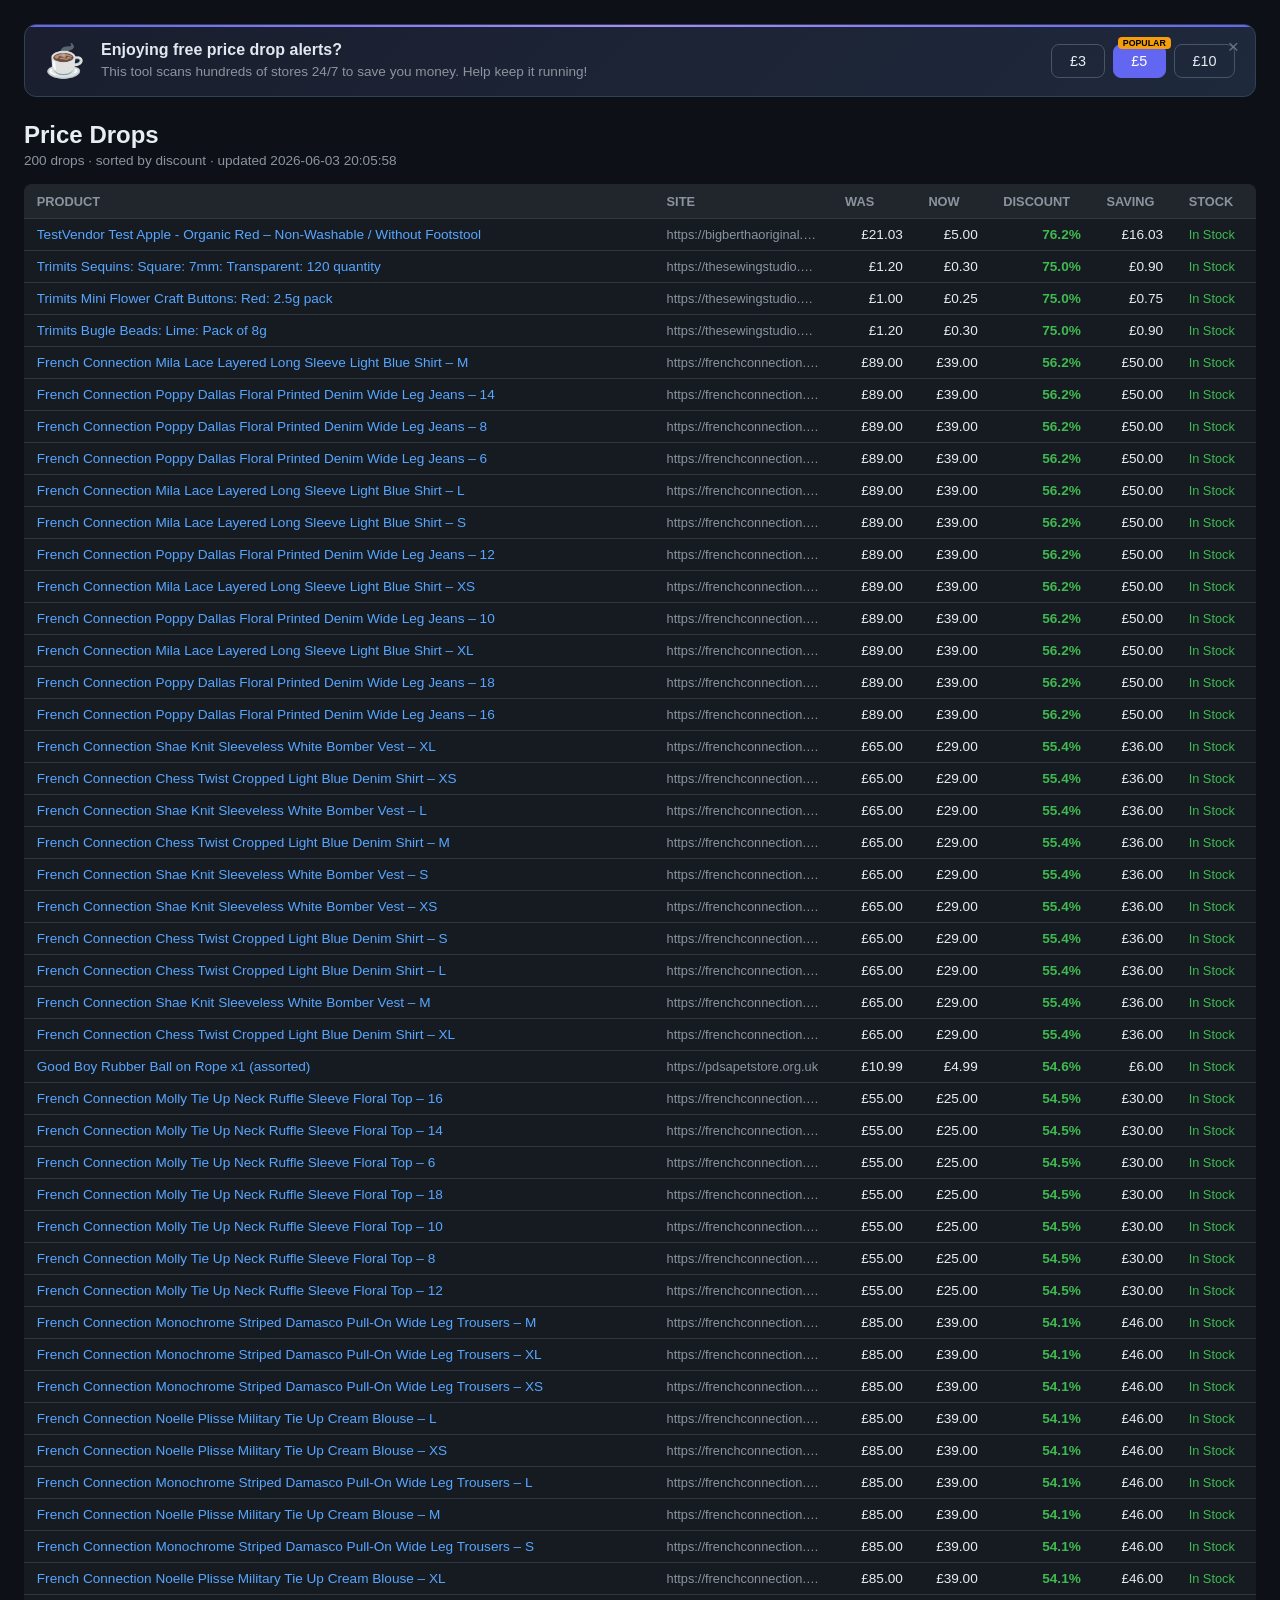
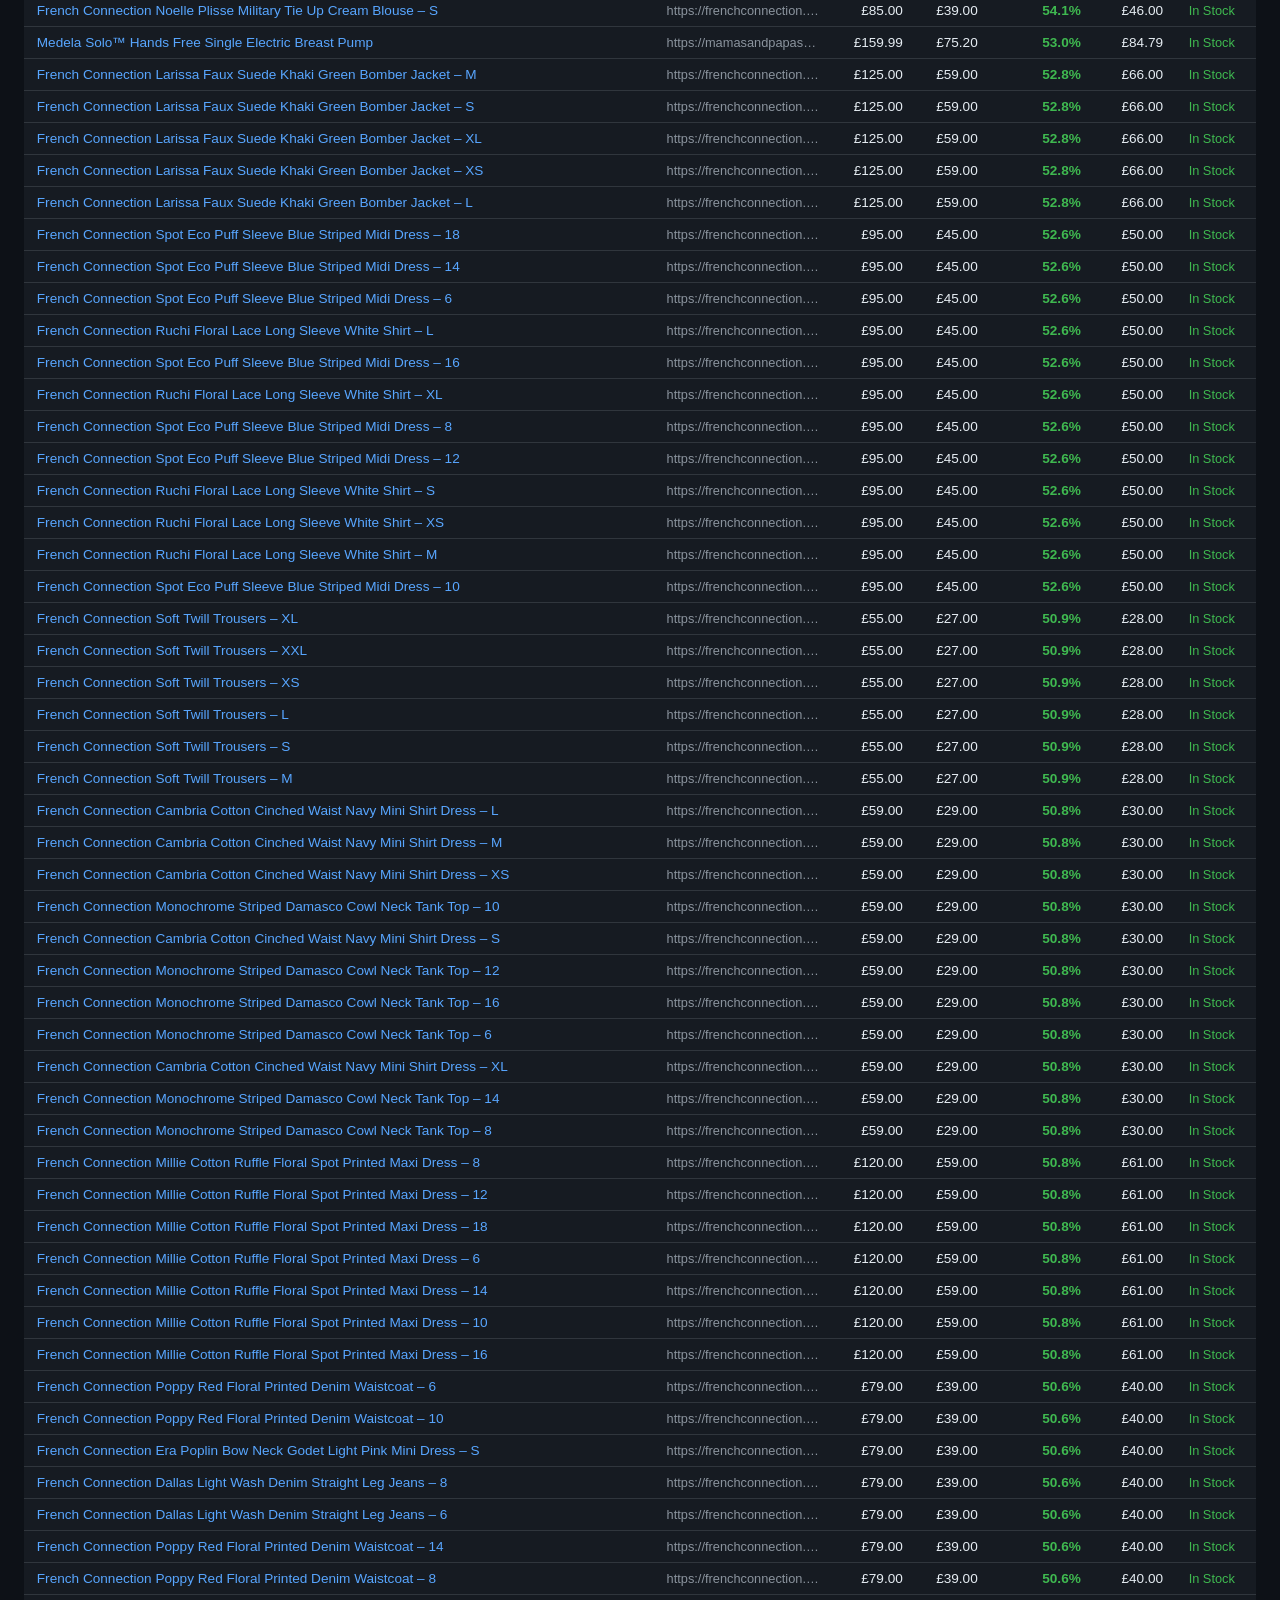
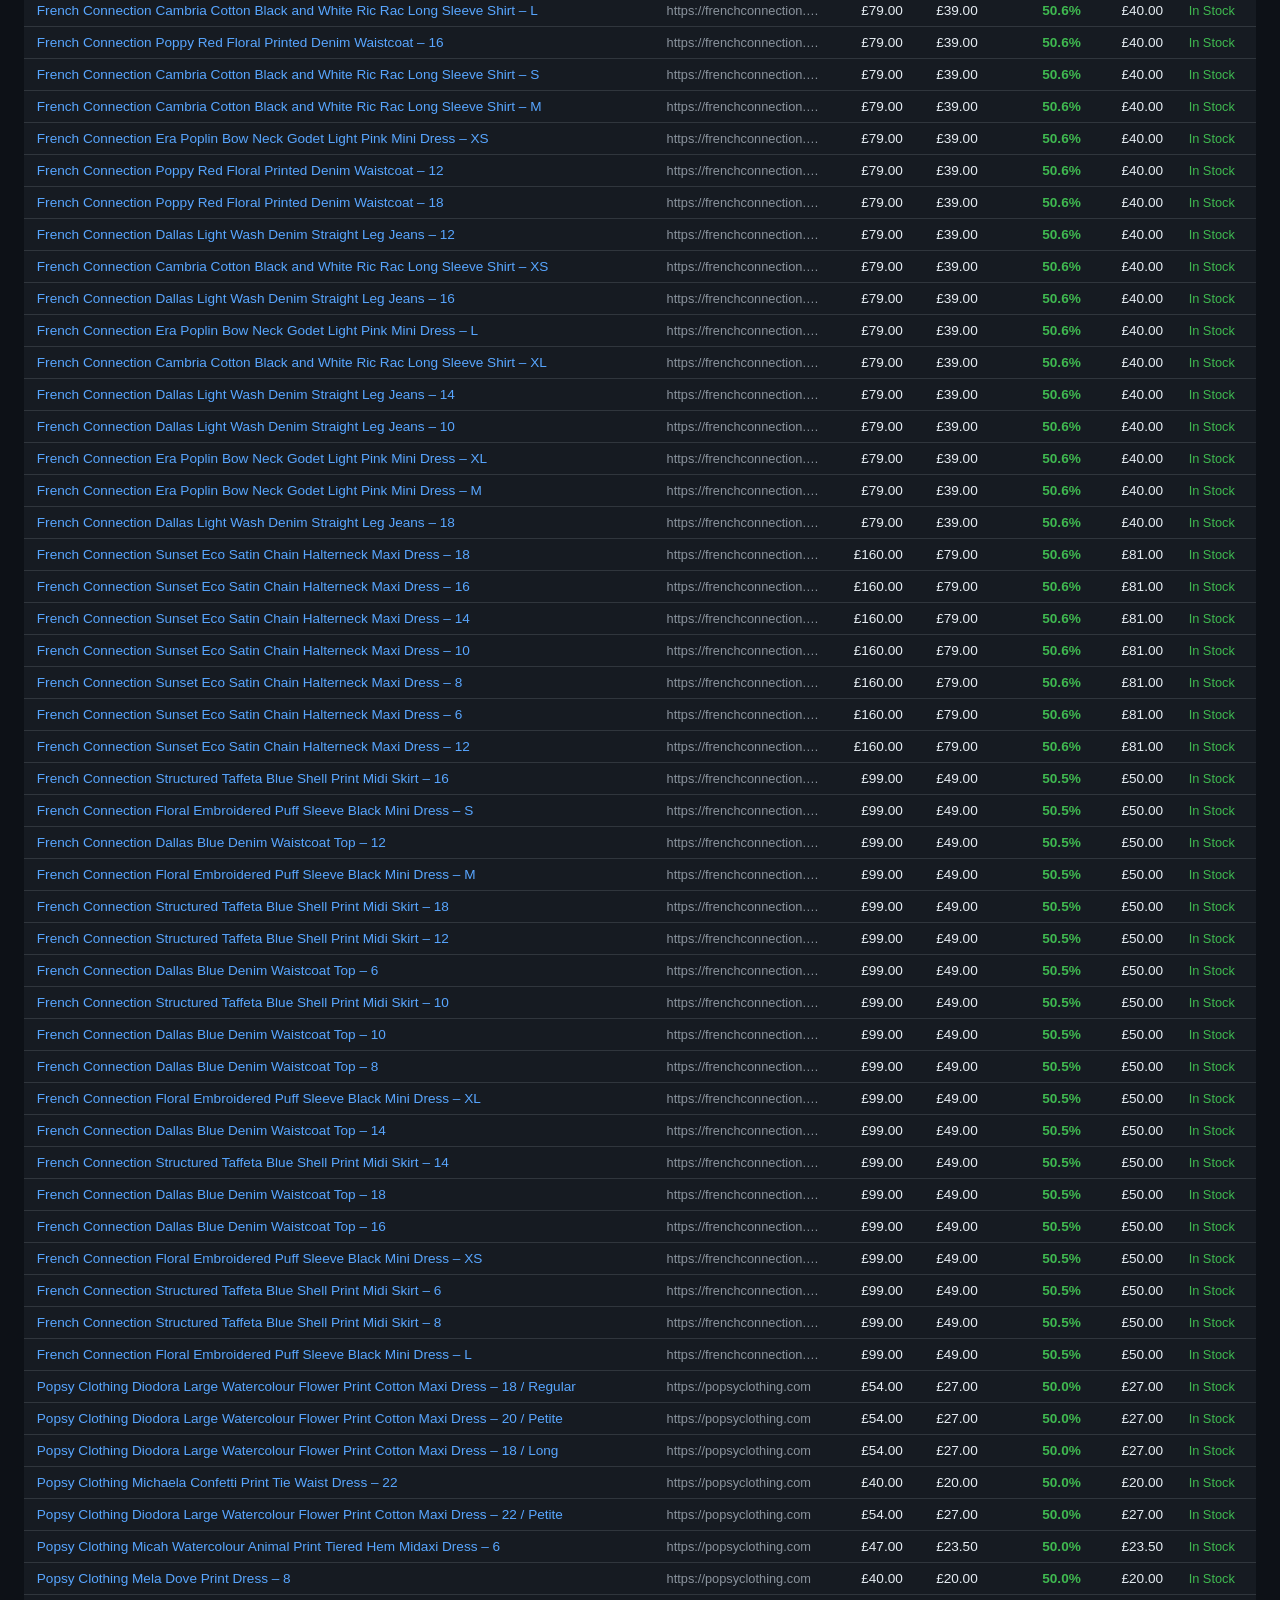
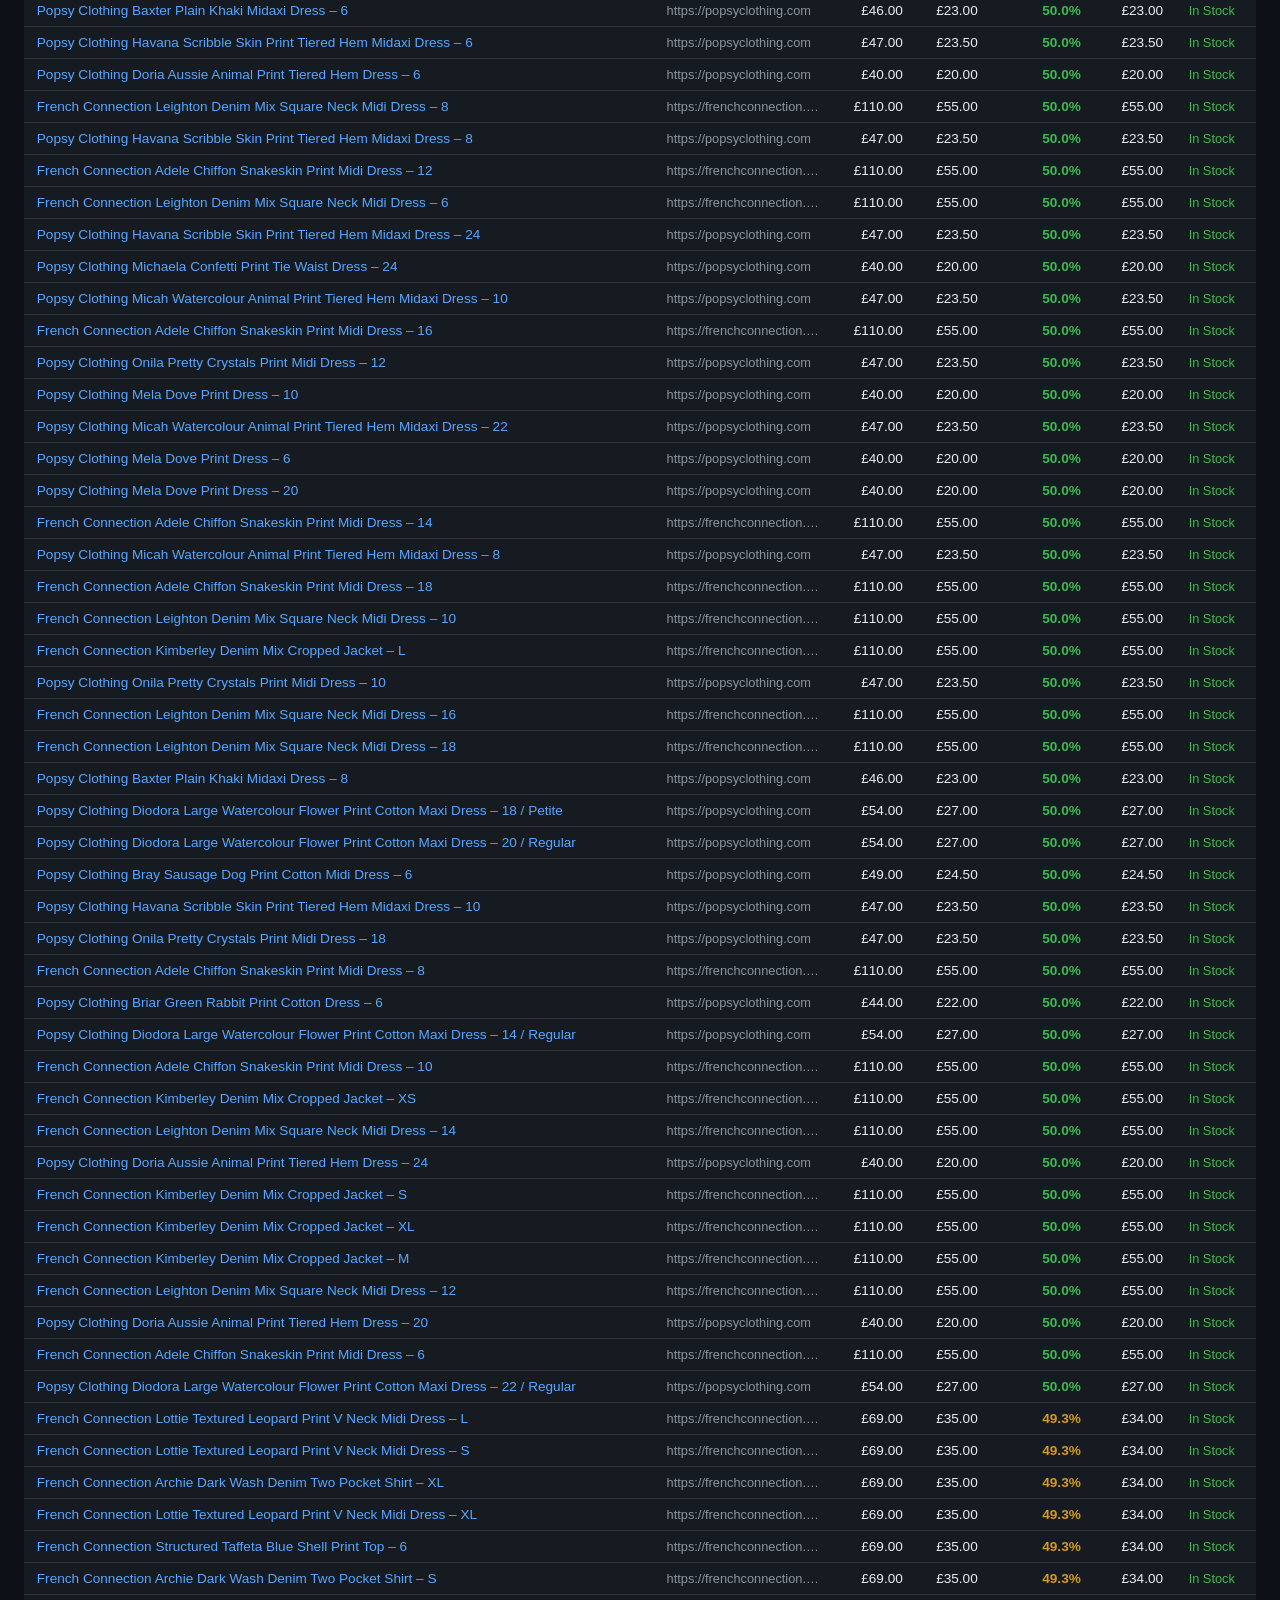
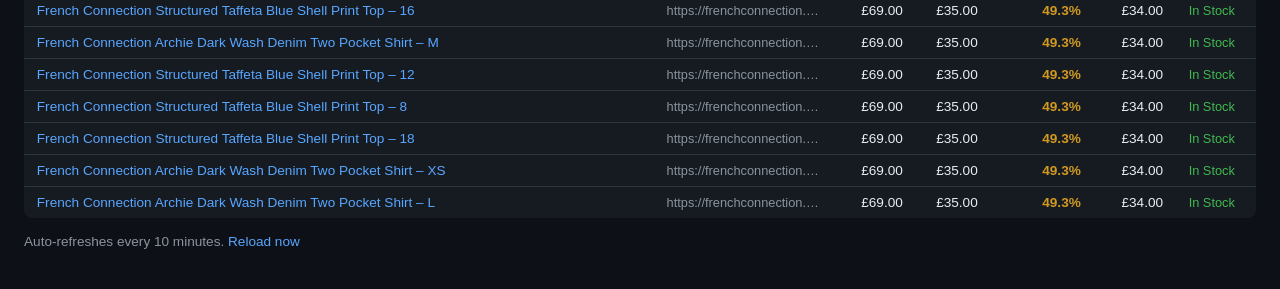
==== commit ae24d3c2: "Update price drops - 2026-06-03 20:05:58" ====
--- a/docs/index.html
+++ b/docs/index.html
@@ -71,7 +71,7 @@
   </div>
 </div>
 <h1>Price Drops</h1>
-<p class="meta">200 drops &middot; sorted by discount &middot; updated 2026-06-03 19:55:39</p>
+<p class="meta">200 drops &middot; sorted by discount &middot; updated 2026-06-03 20:05:58</p>
 <table>
 <thead>
 <tr>
@@ -122,6 +122,69 @@
   <td><span class="in-stock">In Stock</span></td>
 </tr>
 <tr>
+  <td><a href="https://frenchconnection.com/products/mila-georgette-lace-layered-shirt-pretty-blue?variant=56172149145980" target="_blank" rel="noopener">French Connection Mila Lace Layered Long Sleeve Light Blue Shirt – M</a></td>
+  <td class="site">https://frenchconnection.com</td>
+  <td class="price">&pound;89.00</td>
+  <td class="price">&pound;39.00</td>
+  <td class="price disc-high">56.2%</td>
+  <td class="price">&pound;50.00</td>
+  <td><span class="in-stock">In Stock</span></td>
+</tr>
+<tr>
+  <td><a href="https://frenchconnection.com/products/poppy-dallas-printed-denim-wide-leg-jeans-red-multi?variant=56172142625148" target="_blank" rel="noopener">French Connection Poppy Dallas Floral Printed Denim Wide Leg Jeans – 14</a></td>
+  <td class="site">https://frenchconnection.com</td>
+  <td class="price">&pound;89.00</td>
+  <td class="price">&pound;39.00</td>
+  <td class="price disc-high">56.2%</td>
+  <td class="price">&pound;50.00</td>
+  <td><span class="in-stock">In Stock</span></td>
+</tr>
+<tr>
+  <td><a href="https://frenchconnection.com/products/poppy-dallas-printed-denim-wide-leg-jeans-red-multi?variant=56172142526844" target="_blank" rel="noopener">French Connection Poppy Dallas Floral Printed Denim Wide Leg Jeans – 8</a></td>
+  <td class="site">https://frenchconnection.com</td>
+  <td class="price">&pound;89.00</td>
+  <td class="price">&pound;39.00</td>
+  <td class="price disc-high">56.2%</td>
+  <td class="price">&pound;50.00</td>
+  <td><span class="in-stock">In Stock</span></td>
+</tr>
+<tr>
+  <td><a href="https://frenchconnection.com/products/poppy-dallas-printed-denim-wide-leg-jeans-red-multi?variant=56172142494076" target="_blank" rel="noopener">French Connection Poppy Dallas Floral Printed Denim Wide Leg Jeans – 6</a></td>
+  <td class="site">https://frenchconnection.com</td>
+  <td class="price">&pound;89.00</td>
+  <td class="price">&pound;39.00</td>
+  <td class="price disc-high">56.2%</td>
+  <td class="price">&pound;50.00</td>
+  <td><span class="in-stock">In Stock</span></td>
+</tr>
+<tr>
+  <td><a href="https://frenchconnection.com/products/mila-georgette-lace-layered-shirt-pretty-blue?variant=56172149178748" target="_blank" rel="noopener">French Connection Mila Lace Layered Long Sleeve Light Blue Shirt – L</a></td>
+  <td class="site">https://frenchconnection.com</td>
+  <td class="price">&pound;89.00</td>
+  <td class="price">&pound;39.00</td>
+  <td class="price disc-high">56.2%</td>
+  <td class="price">&pound;50.00</td>
+  <td><span class="in-stock">In Stock</span></td>
+</tr>
+<tr>
+  <td><a href="https://frenchconnection.com/products/mila-georgette-lace-layered-shirt-pretty-blue?variant=56172149113212" target="_blank" rel="noopener">French Connection Mila Lace Layered Long Sleeve Light Blue Shirt – S</a></td>
+  <td class="site">https://frenchconnection.com</td>
+  <td class="price">&pound;89.00</td>
+  <td class="price">&pound;39.00</td>
+  <td class="price disc-high">56.2%</td>
+  <td class="price">&pound;50.00</td>
+  <td><span class="in-stock">In Stock</span></td>
+</tr>
+<tr>
+  <td><a href="https://frenchconnection.com/products/poppy-dallas-printed-denim-wide-leg-jeans-red-multi?variant=56172142592380" target="_blank" rel="noopener">French Connection Poppy Dallas Floral Printed Denim Wide Leg Jeans – 12</a></td>
+  <td class="site">https://frenchconnection.com</td>
+  <td class="price">&pound;89.00</td>
+  <td class="price">&pound;39.00</td>
+  <td class="price disc-high">56.2%</td>
+  <td class="price">&pound;50.00</td>
+  <td><span class="in-stock">In Stock</span></td>
+</tr>
+<tr>
   <td><a href="https://frenchconnection.com/products/mila-georgette-lace-layered-shirt-pretty-blue?variant=56172149080444" target="_blank" rel="noopener">French Connection Mila Lace Layered Long Sleeve Light Blue Shirt – XS</a></td>
   <td class="site">https://frenchconnection.com</td>
   <td class="price">&pound;89.00</td>
@@ -131,7 +194,7 @@
   <td><span class="in-stock">In Stock</span></td>
 </tr>
 <tr>
-  <td><a href="https://frenchconnection.com/products/mila-georgette-lace-layered-shirt-pretty-blue?variant=56172149178748" target="_blank" rel="noopener">French Connection Mila Lace Layered Long Sleeve Light Blue Shirt – L</a></td>
+  <td><a href="https://frenchconnection.com/products/poppy-dallas-printed-denim-wide-leg-jeans-red-multi?variant=56172142559612" target="_blank" rel="noopener">French Connection Poppy Dallas Floral Printed Denim Wide Leg Jeans – 10</a></td>
   <td class="site">https://frenchconnection.com</td>
   <td class="price">&pound;89.00</td>
   <td class="price">&pound;39.00</td>
@@ -140,7 +203,7 @@
   <td><span class="in-stock">In Stock</span></td>
 </tr>
 <tr>
-  <td><a href="https://frenchconnection.com/products/poppy-dallas-printed-denim-wide-leg-jeans-red-multi?variant=56172142494076" target="_blank" rel="noopener">French Connection Poppy Dallas Floral Printed Denim Wide Leg Jeans – 6</a></td>
+  <td><a href="https://frenchconnection.com/products/mila-georgette-lace-layered-shirt-pretty-blue?variant=56172149211516" target="_blank" rel="noopener">French Connection Mila Lace Layered Long Sleeve Light Blue Shirt – XL</a></td>
   <td class="site">https://frenchconnection.com</td>
   <td class="price">&pound;89.00</td>
   <td class="price">&pound;39.00</td>
@@ -149,6 +212,15 @@
   <td><span class="in-stock">In Stock</span></td>
 </tr>
 <tr>
+  <td><a href="https://frenchconnection.com/products/poppy-dallas-printed-denim-wide-leg-jeans-red-multi?variant=56192817725820" target="_blank" rel="noopener">French Connection Poppy Dallas Floral Printed Denim Wide Leg Jeans – 18</a></td>
+  <td class="site">https://frenchconnection.com</td>
+  <td class="price">&pound;89.00</td>
+  <td class="price">&pound;39.00</td>
+  <td class="price disc-high">56.2%</td>
+  <td class="price">&pound;50.00</td>
+  <td><span class="in-stock">In Stock</span></td>
+</tr>
+<tr>
   <td><a href="https://frenchconnection.com/products/poppy-dallas-printed-denim-wide-leg-jeans-red-multi?variant=56172142657916" target="_blank" rel="noopener">French Connection Poppy Dallas Floral Printed Denim Wide Leg Jeans – 16</a></td>
   <td class="site">https://frenchconnection.com</td>
   <td class="price">&pound;89.00</td>
@@ -158,79 +230,7 @@
   <td><span class="in-stock">In Stock</span></td>
 </tr>
 <tr>
-  <td><a href="https://frenchconnection.com/products/poppy-dallas-printed-denim-wide-leg-jeans-red-multi?variant=56172142592380" target="_blank" rel="noopener">French Connection Poppy Dallas Floral Printed Denim Wide Leg Jeans – 12</a></td>
-  <td class="site">https://frenchconnection.com</td>
-  <td class="price">&pound;89.00</td>
-  <td class="price">&pound;39.00</td>
-  <td class="price disc-high">56.2%</td>
-  <td class="price">&pound;50.00</td>
-  <td><span class="in-stock">In Stock</span></td>
-</tr>
-<tr>
-  <td><a href="https://frenchconnection.com/products/poppy-dallas-printed-denim-wide-leg-jeans-red-multi?variant=56172142526844" target="_blank" rel="noopener">French Connection Poppy Dallas Floral Printed Denim Wide Leg Jeans – 8</a></td>
-  <td class="site">https://frenchconnection.com</td>
-  <td class="price">&pound;89.00</td>
-  <td class="price">&pound;39.00</td>
-  <td class="price disc-high">56.2%</td>
-  <td class="price">&pound;50.00</td>
-  <td><span class="in-stock">In Stock</span></td>
-</tr>
-<tr>
-  <td><a href="https://frenchconnection.com/products/poppy-dallas-printed-denim-wide-leg-jeans-red-multi?variant=56192817725820" target="_blank" rel="noopener">French Connection Poppy Dallas Floral Printed Denim Wide Leg Jeans – 18</a></td>
-  <td class="site">https://frenchconnection.com</td>
-  <td class="price">&pound;89.00</td>
-  <td class="price">&pound;39.00</td>
-  <td class="price disc-high">56.2%</td>
-  <td class="price">&pound;50.00</td>
-  <td><span class="in-stock">In Stock</span></td>
-</tr>
-<tr>
-  <td><a href="https://frenchconnection.com/products/mila-georgette-lace-layered-shirt-pretty-blue?variant=56172149113212" target="_blank" rel="noopener">French Connection Mila Lace Layered Long Sleeve Light Blue Shirt – S</a></td>
-  <td class="site">https://frenchconnection.com</td>
-  <td class="price">&pound;89.00</td>
-  <td class="price">&pound;39.00</td>
-  <td class="price disc-high">56.2%</td>
-  <td class="price">&pound;50.00</td>
-  <td><span class="in-stock">In Stock</span></td>
-</tr>
-<tr>
-  <td><a href="https://frenchconnection.com/products/poppy-dallas-printed-denim-wide-leg-jeans-red-multi?variant=56172142559612" target="_blank" rel="noopener">French Connection Poppy Dallas Floral Printed Denim Wide Leg Jeans – 10</a></td>
-  <td class="site">https://frenchconnection.com</td>
-  <td class="price">&pound;89.00</td>
-  <td class="price">&pound;39.00</td>
-  <td class="price disc-high">56.2%</td>
-  <td class="price">&pound;50.00</td>
-  <td><span class="in-stock">In Stock</span></td>
-</tr>
-<tr>
-  <td><a href="https://frenchconnection.com/products/mila-georgette-lace-layered-shirt-pretty-blue?variant=56172149211516" target="_blank" rel="noopener">French Connection Mila Lace Layered Long Sleeve Light Blue Shirt – XL</a></td>
-  <td class="site">https://frenchconnection.com</td>
-  <td class="price">&pound;89.00</td>
-  <td class="price">&pound;39.00</td>
-  <td class="price disc-high">56.2%</td>
-  <td class="price">&pound;50.00</td>
-  <td><span class="in-stock">In Stock</span></td>
-</tr>
-<tr>
-  <td><a href="https://frenchconnection.com/products/poppy-dallas-printed-denim-wide-leg-jeans-red-multi?variant=56172142625148" target="_blank" rel="noopener">French Connection Poppy Dallas Floral Printed Denim Wide Leg Jeans – 14</a></td>
-  <td class="site">https://frenchconnection.com</td>
-  <td class="price">&pound;89.00</td>
-  <td class="price">&pound;39.00</td>
-  <td class="price disc-high">56.2%</td>
-  <td class="price">&pound;50.00</td>
-  <td><span class="in-stock">In Stock</span></td>
-</tr>
-<tr>
-  <td><a href="https://frenchconnection.com/products/mila-georgette-lace-layered-shirt-pretty-blue?variant=56172149145980" target="_blank" rel="noopener">French Connection Mila Lace Layered Long Sleeve Light Blue Shirt – M</a></td>
-  <td class="site">https://frenchconnection.com</td>
-  <td class="price">&pound;89.00</td>
-  <td class="price">&pound;39.00</td>
-  <td class="price disc-high">56.2%</td>
-  <td class="price">&pound;50.00</td>
-  <td><span class="in-stock">In Stock</span></td>
-</tr>
-<tr>
-  <td><a href="https://frenchconnection.com/products/shae-knit-sleeveless-bomber-vest-summer-white?variant=55975344177532" target="_blank" rel="noopener">French Connection Shae Knit Sleeveless White Bomber Vest – XS</a></td>
+  <td><a href="https://frenchconnection.com/products/shae-knit-sleeveless-bomber-vest-summer-white?variant=55975344308604" target="_blank" rel="noopener">French Connection Shae Knit Sleeveless White Bomber Vest – XL</a></td>
   <td class="site">https://frenchconnection.com</td>
   <td class="price">&pound;65.00</td>
   <td class="price">&pound;29.00</td>
@@ -239,7 +239,7 @@
   <td><span class="in-stock">In Stock</span></td>
 </tr>
 <tr>
-  <td><a href="https://frenchconnection.com/products/shae-knit-sleeveless-bomber-vest-summer-white?variant=55975344308604" target="_blank" rel="noopener">French Connection Shae Knit Sleeveless White Bomber Vest – XL</a></td>
+  <td><a href="https://frenchconnection.com/products/chess-twist-cropped-denim-shirt-beach-blue?variant=56172149637500" target="_blank" rel="noopener">French Connection Chess Twist Cropped Light Blue Denim Shirt – XS</a></td>
   <td class="site">https://frenchconnection.com</td>
   <td class="price">&pound;65.00</td>
   <td class="price">&pound;29.00</td>
@@ -248,7 +248,7 @@
   <td><span class="in-stock">In Stock</span></td>
 </tr>
 <tr>
-  <td><a href="https://frenchconnection.com/products/chess-twist-cropped-denim-shirt-beach-blue?variant=56172149670268" target="_blank" rel="noopener">French Connection Chess Twist Cropped Light Blue Denim Shirt – S</a></td>
+  <td><a href="https://frenchconnection.com/products/shae-knit-sleeveless-bomber-vest-summer-white?variant=55975344275836" target="_blank" rel="noopener">French Connection Shae Knit Sleeveless White Bomber Vest – L</a></td>
   <td class="site">https://frenchconnection.com</td>
   <td class="price">&pound;65.00</td>
   <td class="price">&pound;29.00</td>
@@ -257,7 +257,7 @@
   <td><span class="in-stock">In Stock</span></td>
 </tr>
 <tr>
-  <td><a href="https://frenchconnection.com/products/chess-twist-cropped-denim-shirt-beach-blue?variant=56172149637500" target="_blank" rel="noopener">French Connection Chess Twist Cropped Light Blue Denim Shirt – XS</a></td>
+  <td><a href="https://frenchconnection.com/products/chess-twist-cropped-denim-shirt-beach-blue?variant=56172149703036" target="_blank" rel="noopener">French Connection Chess Twist Cropped Light Blue Denim Shirt – M</a></td>
   <td class="site">https://frenchconnection.com</td>
   <td class="price">&pound;65.00</td>
   <td class="price">&pound;29.00</td>
@@ -266,7 +266,7 @@
   <td><span class="in-stock">In Stock</span></td>
 </tr>
 <tr>
-  <td><a href="https://frenchconnection.com/products/chess-twist-cropped-denim-shirt-beach-blue?variant=56172149703036" target="_blank" rel="noopener">French Connection Chess Twist Cropped Light Blue Denim Shirt – M</a></td>
+  <td><a href="https://frenchconnection.com/products/shae-knit-sleeveless-bomber-vest-summer-white?variant=55975344210300" target="_blank" rel="noopener">French Connection Shae Knit Sleeveless White Bomber Vest – S</a></td>
   <td class="site">https://frenchconnection.com</td>
   <td class="price">&pound;65.00</td>
   <td class="price">&pound;29.00</td>
@@ -275,7 +275,7 @@
   <td><span class="in-stock">In Stock</span></td>
 </tr>
 <tr>
-  <td><a href="https://frenchconnection.com/products/chess-twist-cropped-denim-shirt-beach-blue?variant=56172149768572" target="_blank" rel="noopener">French Connection Chess Twist Cropped Light Blue Denim Shirt – XL</a></td>
+  <td><a href="https://frenchconnection.com/products/shae-knit-sleeveless-bomber-vest-summer-white?variant=55975344177532" target="_blank" rel="noopener">French Connection Shae Knit Sleeveless White Bomber Vest – XS</a></td>
   <td class="site">https://frenchconnection.com</td>
   <td class="price">&pound;65.00</td>
   <td class="price">&pound;29.00</td>
@@ -284,7 +284,7 @@
   <td><span class="in-stock">In Stock</span></td>
 </tr>
 <tr>
-  <td><a href="https://frenchconnection.com/products/shae-knit-sleeveless-bomber-vest-summer-white?variant=55975344275836" target="_blank" rel="noopener">French Connection Shae Knit Sleeveless White Bomber Vest – L</a></td>
+  <td><a href="https://frenchconnection.com/products/chess-twist-cropped-denim-shirt-beach-blue?variant=56172149670268" target="_blank" rel="noopener">French Connection Chess Twist Cropped Light Blue Denim Shirt – S</a></td>
   <td class="site">https://frenchconnection.com</td>
   <td class="price">&pound;65.00</td>
   <td class="price">&pound;29.00</td>
@@ -293,7 +293,7 @@
   <td><span class="in-stock">In Stock</span></td>
 </tr>
 <tr>
-  <td><a href="https://frenchconnection.com/products/shae-knit-sleeveless-bomber-vest-summer-white?variant=55975344210300" target="_blank" rel="noopener">French Connection Shae Knit Sleeveless White Bomber Vest – S</a></td>
+  <td><a href="https://frenchconnection.com/products/chess-twist-cropped-denim-shirt-beach-blue?variant=56172149735804" target="_blank" rel="noopener">French Connection Chess Twist Cropped Light Blue Denim Shirt – L</a></td>
   <td class="site">https://frenchconnection.com</td>
   <td class="price">&pound;65.00</td>
   <td class="price">&pound;29.00</td>
@@ -302,7 +302,7 @@
   <td><span class="in-stock">In Stock</span></td>
 </tr>
 <tr>
-  <td><a href="https://frenchconnection.com/products/chess-twist-cropped-denim-shirt-beach-blue?variant=56172149735804" target="_blank" rel="noopener">French Connection Chess Twist Cropped Light Blue Denim Shirt – L</a></td>
+  <td><a href="https://frenchconnection.com/products/shae-knit-sleeveless-bomber-vest-summer-white?variant=55975344243068" target="_blank" rel="noopener">French Connection Shae Knit Sleeveless White Bomber Vest – M</a></td>
   <td class="site">https://frenchconnection.com</td>
   <td class="price">&pound;65.00</td>
   <td class="price">&pound;29.00</td>
@@ -311,7 +311,7 @@
   <td><span class="in-stock">In Stock</span></td>
 </tr>
 <tr>
-  <td><a href="https://frenchconnection.com/products/shae-knit-sleeveless-bomber-vest-summer-white?variant=55975344243068" target="_blank" rel="noopener">French Connection Shae Knit Sleeveless White Bomber Vest – M</a></td>
+  <td><a href="https://frenchconnection.com/products/chess-twist-cropped-denim-shirt-beach-blue?variant=56172149768572" target="_blank" rel="noopener">French Connection Chess Twist Cropped Light Blue Denim Shirt – XL</a></td>
   <td class="site">https://frenchconnection.com</td>
   <td class="price">&pound;65.00</td>
   <td class="price">&pound;29.00</td>
@@ -329,7 +329,7 @@
   <td><span class="in-stock">In Stock</span></td>
 </tr>
 <tr>
-  <td><a href="https://frenchconnection.com/products/molly-emina-ruffle-sleeve-top-multi?variant=55975349584252" target="_blank" rel="noopener">French Connection Molly Tie Up Neck Ruffle Sleeve Floral Top – 10</a></td>
+  <td><a href="https://frenchconnection.com/products/molly-emina-ruffle-sleeve-top-multi?variant=55975349682556" target="_blank" rel="noopener">French Connection Molly Tie Up Neck Ruffle Sleeve Floral Top – 16</a></td>
   <td class="site">https://frenchconnection.com</td>
   <td class="price">&pound;55.00</td>
   <td class="price">&pound;25.00</td>
@@ -338,7 +338,7 @@
   <td><span class="in-stock">In Stock</span></td>
 </tr>
 <tr>
-  <td><a href="https://frenchconnection.com/products/molly-emina-ruffle-sleeve-top-multi?variant=55975349551484" target="_blank" rel="noopener">French Connection Molly Tie Up Neck Ruffle Sleeve Floral Top – 8</a></td>
+  <td><a href="https://frenchconnection.com/products/molly-emina-ruffle-sleeve-top-multi?variant=55975349649788" target="_blank" rel="noopener">French Connection Molly Tie Up Neck Ruffle Sleeve Floral Top – 14</a></td>
   <td class="site">https://frenchconnection.com</td>
   <td class="price">&pound;55.00</td>
   <td class="price">&pound;25.00</td>
@@ -347,7 +347,7 @@
   <td><span class="in-stock">In Stock</span></td>
 </tr>
 <tr>
-  <td><a href="https://frenchconnection.com/products/molly-emina-ruffle-sleeve-top-multi?variant=56395412898172" target="_blank" rel="noopener">French Connection Molly Tie Up Neck Ruffle Sleeve Floral Top – 18</a></td>
+  <td><a href="https://frenchconnection.com/products/molly-emina-ruffle-sleeve-top-multi?variant=55975349518716" target="_blank" rel="noopener">French Connection Molly Tie Up Neck Ruffle Sleeve Floral Top – 6</a></td>
   <td class="site">https://frenchconnection.com</td>
   <td class="price">&pound;55.00</td>
   <td class="price">&pound;25.00</td>
@@ -356,7 +356,7 @@
   <td><span class="in-stock">In Stock</span></td>
 </tr>
 <tr>
-  <td><a href="https://frenchconnection.com/products/molly-emina-ruffle-sleeve-top-multi?variant=55975349518716" target="_blank" rel="noopener">French Connection Molly Tie Up Neck Ruffle Sleeve Floral Top – 6</a></td>
+  <td><a href="https://frenchconnection.com/products/molly-emina-ruffle-sleeve-top-multi?variant=56395412898172" target="_blank" rel="noopener">French Connection Molly Tie Up Neck Ruffle Sleeve Floral Top – 18</a></td>
   <td class="site">https://frenchconnection.com</td>
   <td class="price">&pound;55.00</td>
   <td class="price">&pound;25.00</td>
@@ -365,7 +365,7 @@
   <td><span class="in-stock">In Stock</span></td>
 </tr>
 <tr>
-  <td><a href="https://frenchconnection.com/products/molly-emina-ruffle-sleeve-top-multi?variant=55975349649788" target="_blank" rel="noopener">French Connection Molly Tie Up Neck Ruffle Sleeve Floral Top – 14</a></td>
+  <td><a href="https://frenchconnection.com/products/molly-emina-ruffle-sleeve-top-multi?variant=55975349584252" target="_blank" rel="noopener">French Connection Molly Tie Up Neck Ruffle Sleeve Floral Top – 10</a></td>
   <td class="site">https://frenchconnection.com</td>
   <td class="price">&pound;55.00</td>
   <td class="price">&pound;25.00</td>
@@ -374,7 +374,7 @@
   <td><span class="in-stock">In Stock</span></td>
 </tr>
 <tr>
-  <td><a href="https://frenchconnection.com/products/molly-emina-ruffle-sleeve-top-multi?variant=55975349682556" target="_blank" rel="noopener">French Connection Molly Tie Up Neck Ruffle Sleeve Floral Top – 16</a></td>
+  <td><a href="https://frenchconnection.com/products/molly-emina-ruffle-sleeve-top-multi?variant=55975349551484" target="_blank" rel="noopener">French Connection Molly Tie Up Neck Ruffle Sleeve Floral Top – 8</a></td>
   <td class="site">https://frenchconnection.com</td>
   <td class="price">&pound;55.00</td>
   <td class="price">&pound;25.00</td>
@@ -392,7 +392,7 @@
   <td><span class="in-stock">In Stock</span></td>
 </tr>
 <tr>
-  <td><a href="https://frenchconnection.com/products/striped-damasco-wide-leg-trousers-porcelain-cream-black?variant=56172152881532" target="_blank" rel="noopener">French Connection Monochrome Striped Damasco Pull-On Wide Leg Trousers – S</a></td>
+  <td><a href="https://frenchconnection.com/products/striped-damasco-wide-leg-trousers-porcelain-cream-black?variant=56172152914300" target="_blank" rel="noopener">French Connection Monochrome Striped Damasco Pull-On Wide Leg Trousers – M</a></td>
   <td class="site">https://frenchconnection.com</td>
   <td class="price">&pound;85.00</td>
   <td class="price">&pound;39.00</td>
@@ -401,7 +401,7 @@
   <td><span class="in-stock">In Stock</span></td>
 </tr>
 <tr>
-  <td><a href="https://frenchconnection.com/products/striped-damasco-wide-leg-trousers-porcelain-cream-black?variant=56172152848764" target="_blank" rel="noopener">French Connection Monochrome Striped Damasco Pull-On Wide Leg Trousers – XS</a></td>
+  <td><a href="https://frenchconnection.com/products/striped-damasco-wide-leg-trousers-porcelain-cream-black?variant=56172152979836" target="_blank" rel="noopener">French Connection Monochrome Striped Damasco Pull-On Wide Leg Trousers – XL</a></td>
   <td class="site">https://frenchconnection.com</td>
   <td class="price">&pound;85.00</td>
   <td class="price">&pound;39.00</td>
@@ -410,7 +410,7 @@
   <td><span class="in-stock">In Stock</span></td>
 </tr>
 <tr>
-  <td><a href="https://frenchconnection.com/products/striped-damasco-wide-leg-trousers-porcelain-cream-black?variant=56172152947068" target="_blank" rel="noopener">French Connection Monochrome Striped Damasco Pull-On Wide Leg Trousers – L</a></td>
+  <td><a href="https://frenchconnection.com/products/striped-damasco-wide-leg-trousers-porcelain-cream-black?variant=56172152848764" target="_blank" rel="noopener">French Connection Monochrome Striped Damasco Pull-On Wide Leg Trousers – XS</a></td>
   <td class="site">https://frenchconnection.com</td>
   <td class="price">&pound;85.00</td>
   <td class="price">&pound;39.00</td>
@@ -419,7 +419,7 @@
   <td><span class="in-stock">In Stock</span></td>
 </tr>
 <tr>
-  <td><a href="https://frenchconnection.com/products/striped-damasco-wide-leg-trousers-porcelain-cream-black?variant=56172152914300" target="_blank" rel="noopener">French Connection Monochrome Striped Damasco Pull-On Wide Leg Trousers – M</a></td>
+  <td><a href="https://frenchconnection.com/products/noelle-plisse-military-tie-up-blouse-porcelain-cream?variant=55975340278140" target="_blank" rel="noopener">French Connection Noelle Plisse Military Tie Up Cream Blouse – L</a></td>
   <td class="site">https://frenchconnection.com</td>
   <td class="price">&pound;85.00</td>
   <td class="price">&pound;39.00</td>
@@ -428,7 +428,7 @@
   <td><span class="in-stock">In Stock</span></td>
 </tr>
 <tr>
-  <td><a href="https://frenchconnection.com/products/striped-damasco-wide-leg-trousers-porcelain-cream-black?variant=56172152979836" target="_blank" rel="noopener">French Connection Monochrome Striped Damasco Pull-On Wide Leg Trousers – XL</a></td>
+  <td><a href="https://frenchconnection.com/products/noelle-plisse-military-tie-up-blouse-porcelain-cream?variant=55975340179836" target="_blank" rel="noopener">French Connection Noelle Plisse Military Tie Up Cream Blouse – XS</a></td>
   <td class="site">https://frenchconnection.com</td>
   <td class="price">&pound;85.00</td>
   <td class="price">&pound;39.00</td>
@@ -437,7 +437,7 @@
   <td><span class="in-stock">In Stock</span></td>
 </tr>
 <tr>
-  <td><a href="https://frenchconnection.com/products/noelle-plisse-military-tie-up-blouse-porcelain-cream?variant=55975340212604" target="_blank" rel="noopener">French Connection Noelle Plisse Military Tie Up Cream Blouse – S</a></td>
+  <td><a href="https://frenchconnection.com/products/striped-damasco-wide-leg-trousers-porcelain-cream-black?variant=56172152947068" target="_blank" rel="noopener">French Connection Monochrome Striped Damasco Pull-On Wide Leg Trousers – L</a></td>
   <td class="site">https://frenchconnection.com</td>
   <td class="price">&pound;85.00</td>
   <td class="price">&pound;39.00</td>
@@ -446,7 +446,7 @@
   <td><span class="in-stock">In Stock</span></td>
 </tr>
 <tr>
-  <td><a href="https://frenchconnection.com/products/noelle-plisse-military-tie-up-blouse-porcelain-cream?variant=55975340278140" target="_blank" rel="noopener">French Connection Noelle Plisse Military Tie Up Cream Blouse – L</a></td>
+  <td><a href="https://frenchconnection.com/products/noelle-plisse-military-tie-up-blouse-porcelain-cream?variant=55975340245372" target="_blank" rel="noopener">French Connection Noelle Plisse Military Tie Up Cream Blouse – M</a></td>
   <td class="site">https://frenchconnection.com</td>
   <td class="price">&pound;85.00</td>
   <td class="price">&pound;39.00</td>
@@ -455,7 +455,7 @@
   <td><span class="in-stock">In Stock</span></td>
 </tr>
 <tr>
-  <td><a href="https://frenchconnection.com/products/noelle-plisse-military-tie-up-blouse-porcelain-cream?variant=55975340179836" target="_blank" rel="noopener">French Connection Noelle Plisse Military Tie Up Cream Blouse – XS</a></td>
+  <td><a href="https://frenchconnection.com/products/striped-damasco-wide-leg-trousers-porcelain-cream-black?variant=56172152881532" target="_blank" rel="noopener">French Connection Monochrome Striped Damasco Pull-On Wide Leg Trousers – S</a></td>
   <td class="site">https://frenchconnection.com</td>
   <td class="price">&pound;85.00</td>
   <td class="price">&pound;39.00</td>
@@ -464,7 +464,7 @@
   <td><span class="in-stock">In Stock</span></td>
 </tr>
 <tr>
-  <td><a href="https://frenchconnection.com/products/noelle-plisse-military-tie-up-blouse-porcelain-cream?variant=55975340245372" target="_blank" rel="noopener">French Connection Noelle Plisse Military Tie Up Cream Blouse – M</a></td>
+  <td><a href="https://frenchconnection.com/products/noelle-plisse-military-tie-up-blouse-porcelain-cream?variant=55975340310908" target="_blank" rel="noopener">French Connection Noelle Plisse Military Tie Up Cream Blouse – XL</a></td>
   <td class="site">https://frenchconnection.com</td>
   <td class="price">&pound;85.00</td>
   <td class="price">&pound;39.00</td>
@@ -473,7 +473,7 @@
   <td><span class="in-stock">In Stock</span></td>
 </tr>
 <tr>
-  <td><a href="https://frenchconnection.com/products/noelle-plisse-military-tie-up-blouse-porcelain-cream?variant=55975340310908" target="_blank" rel="noopener">French Connection Noelle Plisse Military Tie Up Cream Blouse – XL</a></td>
+  <td><a href="https://frenchconnection.com/products/noelle-plisse-military-tie-up-blouse-porcelain-cream?variant=55975340212604" target="_blank" rel="noopener">French Connection Noelle Plisse Military Tie Up Cream Blouse – S</a></td>
   <td class="site">https://frenchconnection.com</td>
   <td class="price">&pound;85.00</td>
   <td class="price">&pound;39.00</td>
@@ -500,7 +500,7 @@
   <td><span class="in-stock">In Stock</span></td>
 </tr>
 <tr>
-  <td><a href="https://frenchconnection.com/products/larissa-faux-suede-bomber-jacket-vintage-khaki-green?variant=55975352336764" target="_blank" rel="noopener">French Connection Larissa Faux Suede Khaki Green Bomber Jacket – L</a></td>
+  <td><a href="https://frenchconnection.com/products/larissa-faux-suede-bomber-jacket-vintage-khaki-green?variant=55975352271228" target="_blank" rel="noopener">French Connection Larissa Faux Suede Khaki Green Bomber Jacket – S</a></td>
   <td class="site">https://frenchconnection.com</td>
   <td class="price">&pound;125.00</td>
   <td class="price">&pound;59.00</td>
@@ -509,7 +509,7 @@
   <td><span class="in-stock">In Stock</span></td>
 </tr>
 <tr>
-  <td><a href="https://frenchconnection.com/products/larissa-faux-suede-bomber-jacket-vintage-khaki-green?variant=55975352238460" target="_blank" rel="noopener">French Connection Larissa Faux Suede Khaki Green Bomber Jacket – XS</a></td>
+  <td><a href="https://frenchconnection.com/products/larissa-faux-suede-bomber-jacket-vintage-khaki-green?variant=55975352369532" target="_blank" rel="noopener">French Connection Larissa Faux Suede Khaki Green Bomber Jacket – XL</a></td>
   <td class="site">https://frenchconnection.com</td>
   <td class="price">&pound;125.00</td>
   <td class="price">&pound;59.00</td>
@@ -518,7 +518,7 @@
   <td><span class="in-stock">In Stock</span></td>
 </tr>
 <tr>
-  <td><a href="https://frenchconnection.com/products/larissa-faux-suede-bomber-jacket-vintage-khaki-green?variant=55975352271228" target="_blank" rel="noopener">French Connection Larissa Faux Suede Khaki Green Bomber Jacket – S</a></td>
+  <td><a href="https://frenchconnection.com/products/larissa-faux-suede-bomber-jacket-vintage-khaki-green?variant=55975352238460" target="_blank" rel="noopener">French Connection Larissa Faux Suede Khaki Green Bomber Jacket – XS</a></td>
   <td class="site">https://frenchconnection.com</td>
   <td class="price">&pound;125.00</td>
   <td class="price">&pound;59.00</td>
@@ -527,7 +527,7 @@
   <td><span class="in-stock">In Stock</span></td>
 </tr>
 <tr>
-  <td><a href="https://frenchconnection.com/products/larissa-faux-suede-bomber-jacket-vintage-khaki-green?variant=55975352369532" target="_blank" rel="noopener">French Connection Larissa Faux Suede Khaki Green Bomber Jacket – XL</a></td>
+  <td><a href="https://frenchconnection.com/products/larissa-faux-suede-bomber-jacket-vintage-khaki-green?variant=55975352336764" target="_blank" rel="noopener">French Connection Larissa Faux Suede Khaki Green Bomber Jacket – L</a></td>
   <td class="site">https://frenchconnection.com</td>
   <td class="price">&pound;125.00</td>
   <td class="price">&pound;59.00</td>
@@ -554,7 +554,7 @@
   <td><span class="in-stock">In Stock</span></td>
 </tr>
 <tr>
-  <td><a href="https://frenchconnection.com/products/ruchi-floral-lace-long-sleeve-shirt-summer-white?variant=55975348666748" target="_blank" rel="noopener">French Connection Ruchi Floral Lace Long Sleeve White Shirt – S</a></td>
+  <td><a href="https://frenchconnection.com/products/fran-eco-lizzie-puff-sleeve-midi-dress-blue-stripe-spot?variant=56172144460156" target="_blank" rel="noopener">French Connection Spot Eco Puff Sleeve Blue Striped Midi Dress – 6</a></td>
   <td class="site">https://frenchconnection.com</td>
   <td class="price">&pound;95.00</td>
   <td class="price">&pound;45.00</td>
@@ -563,7 +563,7 @@
   <td><span class="in-stock">In Stock</span></td>
 </tr>
 <tr>
-  <td><a href="https://frenchconnection.com/products/fran-eco-lizzie-puff-sleeve-midi-dress-blue-stripe-spot?variant=56172144558460" target="_blank" rel="noopener">French Connection Spot Eco Puff Sleeve Blue Striped Midi Dress – 12</a></td>
+  <td><a href="https://frenchconnection.com/products/ruchi-floral-lace-long-sleeve-shirt-summer-white?variant=55975348732284" target="_blank" rel="noopener">French Connection Ruchi Floral Lace Long Sleeve White Shirt – L</a></td>
   <td class="site">https://frenchconnection.com</td>
   <td class="price">&pound;95.00</td>
   <td class="price">&pound;45.00</td>
@@ -572,7 +572,7 @@
   <td><span class="in-stock">In Stock</span></td>
 </tr>
 <tr>
-  <td><a href="https://frenchconnection.com/products/fran-eco-lizzie-puff-sleeve-midi-dress-blue-stripe-spot?variant=56172144492924" target="_blank" rel="noopener">French Connection Spot Eco Puff Sleeve Blue Striped Midi Dress – 8</a></td>
+  <td><a href="https://frenchconnection.com/products/fran-eco-lizzie-puff-sleeve-midi-dress-blue-stripe-spot?variant=56172144623996" target="_blank" rel="noopener">French Connection Spot Eco Puff Sleeve Blue Striped Midi Dress – 16</a></td>
   <td class="site">https://frenchconnection.com</td>
   <td class="price">&pound;95.00</td>
   <td class="price">&pound;45.00</td>
@@ -581,7 +581,7 @@
   <td><span class="in-stock">In Stock</span></td>
 </tr>
 <tr>
-  <td><a href="https://frenchconnection.com/products/ruchi-floral-lace-long-sleeve-shirt-summer-white?variant=55975348732284" target="_blank" rel="noopener">French Connection Ruchi Floral Lace Long Sleeve White Shirt – L</a></td>
+  <td><a href="https://frenchconnection.com/products/ruchi-floral-lace-long-sleeve-shirt-summer-white?variant=55975348765052" target="_blank" rel="noopener">French Connection Ruchi Floral Lace Long Sleeve White Shirt – XL</a></td>
   <td class="site">https://frenchconnection.com</td>
   <td class="price">&pound;95.00</td>
   <td class="price">&pound;45.00</td>
@@ -590,7 +590,7 @@
   <td><span class="in-stock">In Stock</span></td>
 </tr>
 <tr>
-  <td><a href="https://frenchconnection.com/products/fran-eco-lizzie-puff-sleeve-midi-dress-blue-stripe-spot?variant=56172144525692" target="_blank" rel="noopener">French Connection Spot Eco Puff Sleeve Blue Striped Midi Dress – 10</a></td>
+  <td><a href="https://frenchconnection.com/products/fran-eco-lizzie-puff-sleeve-midi-dress-blue-stripe-spot?variant=56172144492924" target="_blank" rel="noopener">French Connection Spot Eco Puff Sleeve Blue Striped Midi Dress – 8</a></td>
   <td class="site">https://frenchconnection.com</td>
   <td class="price">&pound;95.00</td>
   <td class="price">&pound;45.00</td>
@@ -599,7 +599,7 @@
   <td><span class="in-stock">In Stock</span></td>
 </tr>
 <tr>
-  <td><a href="https://frenchconnection.com/products/fran-eco-lizzie-puff-sleeve-midi-dress-blue-stripe-spot?variant=56172144460156" target="_blank" rel="noopener">French Connection Spot Eco Puff Sleeve Blue Striped Midi Dress – 6</a></td>
+  <td><a href="https://frenchconnection.com/products/fran-eco-lizzie-puff-sleeve-midi-dress-blue-stripe-spot?variant=56172144558460" target="_blank" rel="noopener">French Connection Spot Eco Puff Sleeve Blue Striped Midi Dress – 12</a></td>
   <td class="site">https://frenchconnection.com</td>
   <td class="price">&pound;95.00</td>
   <td class="price">&pound;45.00</td>
@@ -608,7 +608,7 @@
   <td><span class="in-stock">In Stock</span></td>
 </tr>
 <tr>
-  <td><a href="https://frenchconnection.com/products/ruchi-floral-lace-long-sleeve-shirt-summer-white?variant=55975348699516" target="_blank" rel="noopener">French Connection Ruchi Floral Lace Long Sleeve White Shirt – M</a></td>
+  <td><a href="https://frenchconnection.com/products/ruchi-floral-lace-long-sleeve-shirt-summer-white?variant=55975348666748" target="_blank" rel="noopener">French Connection Ruchi Floral Lace Long Sleeve White Shirt – S</a></td>
   <td class="site">https://frenchconnection.com</td>
   <td class="price">&pound;95.00</td>
   <td class="price">&pound;45.00</td>
@@ -626,7 +626,7 @@
   <td><span class="in-stock">In Stock</span></td>
 </tr>
 <tr>
-  <td><a href="https://frenchconnection.com/products/fran-eco-lizzie-puff-sleeve-midi-dress-blue-stripe-spot?variant=56172144623996" target="_blank" rel="noopener">French Connection Spot Eco Puff Sleeve Blue Striped Midi Dress – 16</a></td>
+  <td><a href="https://frenchconnection.com/products/ruchi-floral-lace-long-sleeve-shirt-summer-white?variant=55975348699516" target="_blank" rel="noopener">French Connection Ruchi Floral Lace Long Sleeve White Shirt – M</a></td>
   <td class="site">https://frenchconnection.com</td>
   <td class="price">&pound;95.00</td>
   <td class="price">&pound;45.00</td>
@@ -635,7 +635,7 @@
   <td><span class="in-stock">In Stock</span></td>
 </tr>
 <tr>
-  <td><a href="https://frenchconnection.com/products/ruchi-floral-lace-long-sleeve-shirt-summer-white?variant=55975348765052" target="_blank" rel="noopener">French Connection Ruchi Floral Lace Long Sleeve White Shirt – XL</a></td>
+  <td><a href="https://frenchconnection.com/products/fran-eco-lizzie-puff-sleeve-midi-dress-blue-stripe-spot?variant=56172144525692" target="_blank" rel="noopener">French Connection Spot Eco Puff Sleeve Blue Striped Midi Dress – 10</a></td>
   <td class="site">https://frenchconnection.com</td>
   <td class="price">&pound;95.00</td>
   <td class="price">&pound;45.00</td>
@@ -653,7 +653,7 @@
   <td><span class="in-stock">In Stock</span></td>
 </tr>
 <tr>
-  <td><a href="https://frenchconnection.com/products/soft-twill-trousers-sand?variant=55467057873276" target="_blank" rel="noopener">French Connection Soft Twill Trousers – S</a></td>
+  <td><a href="https://frenchconnection.com/products/soft-twill-trousers-sand?variant=55467058004348" target="_blank" rel="noopener">French Connection Soft Twill Trousers – XXL</a></td>
   <td class="site">https://frenchconnection.com</td>
   <td class="price">&pound;55.00</td>
   <td class="price">&pound;27.00</td>
@@ -680,7 +680,7 @@
   <td><span class="in-stock">In Stock</span></td>
 </tr>
 <tr>
-  <td><a href="https://frenchconnection.com/products/soft-twill-trousers-sand?variant=55467057906044" target="_blank" rel="noopener">French Connection Soft Twill Trousers – M</a></td>
+  <td><a href="https://frenchconnection.com/products/soft-twill-trousers-sand?variant=55467057873276" target="_blank" rel="noopener">French Connection Soft Twill Trousers – S</a></td>
   <td class="site">https://frenchconnection.com</td>
   <td class="price">&pound;55.00</td>
   <td class="price">&pound;27.00</td>
@@ -689,7 +689,7 @@
   <td><span class="in-stock">In Stock</span></td>
 </tr>
 <tr>
-  <td><a href="https://frenchconnection.com/products/soft-twill-trousers-sand?variant=55467058004348" target="_blank" rel="noopener">French Connection Soft Twill Trousers – XXL</a></td>
+  <td><a href="https://frenchconnection.com/products/soft-twill-trousers-sand?variant=55467057906044" target="_blank" rel="noopener">French Connection Soft Twill Trousers – M</a></td>
   <td class="site">https://frenchconnection.com</td>
   <td class="price">&pound;55.00</td>
   <td class="price">&pound;27.00</td>
@@ -698,7 +698,7 @@
   <td><span class="in-stock">In Stock</span></td>
 </tr>
 <tr>
-  <td><a href="https://frenchconnection.com/products/striped-damasco-cowl-neck-tank-top-porcelain-cream-black?variant=56172146426236" target="_blank" rel="noopener">French Connection Monochrome Striped Damasco Cowl Neck Tank Top – 6</a></td>
+  <td><a href="https://frenchconnection.com/products/cambria-cotton-cinched-waist-shirt-dress-navy-dark-blue?variant=55975344111996" target="_blank" rel="noopener">French Connection Cambria Cotton Cinched Waist Navy Mini Shirt Dress – L</a></td>
   <td class="site">https://frenchconnection.com</td>
   <td class="price">&pound;59.00</td>
   <td class="price">&pound;29.00</td>
@@ -707,7 +707,7 @@
   <td><span class="in-stock">In Stock</span></td>
 </tr>
 <tr>
-  <td><a href="https://frenchconnection.com/products/striped-damasco-cowl-neck-tank-top-porcelain-cream-black?variant=56172146491772" target="_blank" rel="noopener">French Connection Monochrome Striped Damasco Cowl Neck Tank Top – 10</a></td>
+  <td><a href="https://frenchconnection.com/products/cambria-cotton-cinched-waist-shirt-dress-navy-dark-blue?variant=55975344079228" target="_blank" rel="noopener">French Connection Cambria Cotton Cinched Waist Navy Mini Shirt Dress – M</a></td>
   <td class="site">https://frenchconnection.com</td>
   <td class="price">&pound;59.00</td>
   <td class="price">&pound;29.00</td>
@@ -725,7 +725,7 @@
   <td><span class="in-stock">In Stock</span></td>
 </tr>
 <tr>
-  <td><a href="https://frenchconnection.com/products/striped-damasco-cowl-neck-tank-top-porcelain-cream-black?variant=56172146524540" target="_blank" rel="noopener">French Connection Monochrome Striped Damasco Cowl Neck Tank Top – 12</a></td>
+  <td><a href="https://frenchconnection.com/products/striped-damasco-cowl-neck-tank-top-porcelain-cream-black?variant=56172146491772" target="_blank" rel="noopener">French Connection Monochrome Striped Damasco Cowl Neck Tank Top – 10</a></td>
   <td class="site">https://frenchconnection.com</td>
   <td class="price">&pound;59.00</td>
   <td class="price">&pound;29.00</td>
@@ -734,7 +734,7 @@
   <td><span class="in-stock">In Stock</span></td>
 </tr>
 <tr>
-  <td><a href="https://frenchconnection.com/products/striped-damasco-cowl-neck-tank-top-porcelain-cream-black?variant=56172146590076" target="_blank" rel="noopener">French Connection Monochrome Striped Damasco Cowl Neck Tank Top – 16</a></td>
+  <td><a href="https://frenchconnection.com/products/cambria-cotton-cinched-waist-shirt-dress-navy-dark-blue?variant=55975344046460" target="_blank" rel="noopener">French Connection Cambria Cotton Cinched Waist Navy Mini Shirt Dress – S</a></td>
   <td class="site">https://frenchconnection.com</td>
   <td class="price">&pound;59.00</td>
   <td class="price">&pound;29.00</td>
@@ -743,7 +743,7 @@
   <td><span class="in-stock">In Stock</span></td>
 </tr>
 <tr>
-  <td><a href="https://frenchconnection.com/products/cambria-cotton-cinched-waist-shirt-dress-navy-dark-blue?variant=55975344144764" target="_blank" rel="noopener">French Connection Cambria Cotton Cinched Waist Navy Mini Shirt Dress – XL</a></td>
+  <td><a href="https://frenchconnection.com/products/striped-damasco-cowl-neck-tank-top-porcelain-cream-black?variant=56172146524540" target="_blank" rel="noopener">French Connection Monochrome Striped Damasco Cowl Neck Tank Top – 12</a></td>
   <td class="site">https://frenchconnection.com</td>
   <td class="price">&pound;59.00</td>
   <td class="price">&pound;29.00</td>
@@ -752,7 +752,7 @@
   <td><span class="in-stock">In Stock</span></td>
 </tr>
 <tr>
-  <td><a href="https://frenchconnection.com/products/cambria-cotton-cinched-waist-shirt-dress-navy-dark-blue?variant=55975344111996" target="_blank" rel="noopener">French Connection Cambria Cotton Cinched Waist Navy Mini Shirt Dress – L</a></td>
+  <td><a href="https://frenchconnection.com/products/striped-damasco-cowl-neck-tank-top-porcelain-cream-black?variant=56172146590076" target="_blank" rel="noopener">French Connection Monochrome Striped Damasco Cowl Neck Tank Top – 16</a></td>
   <td class="site">https://frenchconnection.com</td>
   <td class="price">&pound;59.00</td>
   <td class="price">&pound;29.00</td>
@@ -761,7 +761,7 @@
   <td><span class="in-stock">In Stock</span></td>
 </tr>
 <tr>
-  <td><a href="https://frenchconnection.com/products/striped-damasco-cowl-neck-tank-top-porcelain-cream-black?variant=56172146557308" target="_blank" rel="noopener">French Connection Monochrome Striped Damasco Cowl Neck Tank Top – 14</a></td>
+  <td><a href="https://frenchconnection.com/products/striped-damasco-cowl-neck-tank-top-porcelain-cream-black?variant=56172146426236" target="_blank" rel="noopener">French Connection Monochrome Striped Damasco Cowl Neck Tank Top – 6</a></td>
   <td class="site">https://frenchconnection.com</td>
   <td class="price">&pound;59.00</td>
   <td class="price">&pound;29.00</td>
@@ -770,7 +770,7 @@
   <td><span class="in-stock">In Stock</span></td>
 </tr>
 <tr>
-  <td><a href="https://frenchconnection.com/products/cambria-cotton-cinched-waist-shirt-dress-navy-dark-blue?variant=55975344046460" target="_blank" rel="noopener">French Connection Cambria Cotton Cinched Waist Navy Mini Shirt Dress – S</a></td>
+  <td><a href="https://frenchconnection.com/products/cambria-cotton-cinched-waist-shirt-dress-navy-dark-blue?variant=55975344144764" target="_blank" rel="noopener">French Connection Cambria Cotton Cinched Waist Navy Mini Shirt Dress – XL</a></td>
   <td class="site">https://frenchconnection.com</td>
   <td class="price">&pound;59.00</td>
   <td class="price">&pound;29.00</td>
@@ -779,7 +779,7 @@
   <td><span class="in-stock">In Stock</span></td>
 </tr>
 <tr>
-  <td><a href="https://frenchconnection.com/products/striped-damasco-cowl-neck-tank-top-porcelain-cream-black?variant=56172146459004" target="_blank" rel="noopener">French Connection Monochrome Striped Damasco Cowl Neck Tank Top – 8</a></td>
+  <td><a href="https://frenchconnection.com/products/striped-damasco-cowl-neck-tank-top-porcelain-cream-black?variant=56172146557308" target="_blank" rel="noopener">French Connection Monochrome Striped Damasco Cowl Neck Tank Top – 14</a></td>
   <td class="site">https://frenchconnection.com</td>
   <td class="price">&pound;59.00</td>
   <td class="price">&pound;29.00</td>
@@ -788,7 +788,7 @@
   <td><span class="in-stock">In Stock</span></td>
 </tr>
 <tr>
-  <td><a href="https://frenchconnection.com/products/cambria-cotton-cinched-waist-shirt-dress-navy-dark-blue?variant=55975344079228" target="_blank" rel="noopener">French Connection Cambria Cotton Cinched Waist Navy Mini Shirt Dress – M</a></td>
+  <td><a href="https://frenchconnection.com/products/striped-damasco-cowl-neck-tank-top-porcelain-cream-black?variant=56172146459004" target="_blank" rel="noopener">French Connection Monochrome Striped Damasco Cowl Neck Tank Top – 8</a></td>
   <td class="site">https://frenchconnection.com</td>
   <td class="price">&pound;59.00</td>
   <td class="price">&pound;29.00</td>
@@ -797,7 +797,7 @@
   <td><span class="in-stock">In Stock</span></td>
 </tr>
 <tr>
-  <td><a href="https://frenchconnection.com/products/millie-cotton-ruffle-printed-dress-black-multi?variant=56172145082748" target="_blank" rel="noopener">French Connection Millie Cotton Ruffle Floral Spot Printed Maxi Dress – 10</a></td>
+  <td><a href="https://frenchconnection.com/products/millie-cotton-ruffle-printed-dress-black-multi?variant=56172145049980" target="_blank" rel="noopener">French Connection Millie Cotton Ruffle Floral Spot Printed Maxi Dress – 8</a></td>
   <td class="site">https://frenchconnection.com</td>
   <td class="price">&pound;120.00</td>
   <td class="price">&pound;59.00</td>
@@ -806,7 +806,7 @@
   <td><span class="in-stock">In Stock</span></td>
 </tr>
 <tr>
-  <td><a href="https://frenchconnection.com/products/millie-cotton-ruffle-printed-dress-black-multi?variant=56172145017212" target="_blank" rel="noopener">French Connection Millie Cotton Ruffle Floral Spot Printed Maxi Dress – 6</a></td>
+  <td><a href="https://frenchconnection.com/products/millie-cotton-ruffle-printed-dress-black-multi?variant=56172145115516" target="_blank" rel="noopener">French Connection Millie Cotton Ruffle Floral Spot Printed Maxi Dress – 12</a></td>
   <td class="site">https://frenchconnection.com</td>
   <td class="price">&pound;120.00</td>
   <td class="price">&pound;59.00</td>
@@ -815,7 +815,7 @@
   <td><span class="in-stock">In Stock</span></td>
 </tr>
 <tr>
-  <td><a href="https://frenchconnection.com/products/millie-cotton-ruffle-printed-dress-black-multi?variant=56172145148284" target="_blank" rel="noopener">French Connection Millie Cotton Ruffle Floral Spot Printed Maxi Dress – 14</a></td>
+  <td><a href="https://frenchconnection.com/products/millie-cotton-ruffle-printed-dress-black-multi?variant=56192803045756" target="_blank" rel="noopener">French Connection Millie Cotton Ruffle Floral Spot Printed Maxi Dress – 18</a></td>
   <td class="site">https://frenchconnection.com</td>
   <td class="price">&pound;120.00</td>
   <td class="price">&pound;59.00</td>
@@ -824,7 +824,7 @@
   <td><span class="in-stock">In Stock</span></td>
 </tr>
 <tr>
-  <td><a href="https://frenchconnection.com/products/millie-cotton-ruffle-printed-dress-black-multi?variant=56172145115516" target="_blank" rel="noopener">French Connection Millie Cotton Ruffle Floral Spot Printed Maxi Dress – 12</a></td>
+  <td><a href="https://frenchconnection.com/products/millie-cotton-ruffle-printed-dress-black-multi?variant=56172145017212" target="_blank" rel="noopener">French Connection Millie Cotton Ruffle Floral Spot Printed Maxi Dress – 6</a></td>
   <td class="site">https://frenchconnection.com</td>
   <td class="price">&pound;120.00</td>
   <td class="price">&pound;59.00</td>
@@ -833,7 +833,7 @@
   <td><span class="in-stock">In Stock</span></td>
 </tr>
 <tr>
-  <td><a href="https://frenchconnection.com/products/millie-cotton-ruffle-printed-dress-black-multi?variant=56172145181052" target="_blank" rel="noopener">French Connection Millie Cotton Ruffle Floral Spot Printed Maxi Dress – 16</a></td>
+  <td><a href="https://frenchconnection.com/products/millie-cotton-ruffle-printed-dress-black-multi?variant=56172145148284" target="_blank" rel="noopener">French Connection Millie Cotton Ruffle Floral Spot Printed Maxi Dress – 14</a></td>
   <td class="site">https://frenchconnection.com</td>
   <td class="price">&pound;120.00</td>
   <td class="price">&pound;59.00</td>
@@ -842,7 +842,7 @@
   <td><span class="in-stock">In Stock</span></td>
 </tr>
 <tr>
-  <td><a href="https://frenchconnection.com/products/millie-cotton-ruffle-printed-dress-black-multi?variant=56192803045756" target="_blank" rel="noopener">French Connection Millie Cotton Ruffle Floral Spot Printed Maxi Dress – 18</a></td>
+  <td><a href="https://frenchconnection.com/products/millie-cotton-ruffle-printed-dress-black-multi?variant=56172145082748" target="_blank" rel="noopener">French Connection Millie Cotton Ruffle Floral Spot Printed Maxi Dress – 10</a></td>
   <td class="site">https://frenchconnection.com</td>
   <td class="price">&pound;120.00</td>
   <td class="price">&pound;59.00</td>
@@ -851,7 +851,7 @@
   <td><span class="in-stock">In Stock</span></td>
 </tr>
 <tr>
-  <td><a href="https://frenchconnection.com/products/millie-cotton-ruffle-printed-dress-black-multi?variant=56172145049980" target="_blank" rel="noopener">French Connection Millie Cotton Ruffle Floral Spot Printed Maxi Dress – 8</a></td>
+  <td><a href="https://frenchconnection.com/products/millie-cotton-ruffle-printed-dress-black-multi?variant=56172145181052" target="_blank" rel="noopener">French Connection Millie Cotton Ruffle Floral Spot Printed Maxi Dress – 16</a></td>
   <td class="site">https://frenchconnection.com</td>
   <td class="price">&pound;120.00</td>
   <td class="price">&pound;59.00</td>
@@ -869,6 +869,15 @@
   <td><span class="in-stock">In Stock</span></td>
 </tr>
 <tr>
+  <td><a href="https://frenchconnection.com/products/poppy-dallas-printed-denim-waistcoat-red-multi?variant=56172145607036" target="_blank" rel="noopener">French Connection Poppy Red Floral Printed Denim Waistcoat – 10</a></td>
+  <td class="site">https://frenchconnection.com</td>
+  <td class="price">&pound;79.00</td>
+  <td class="price">&pound;39.00</td>
+  <td class="price disc-high">50.6%</td>
+  <td class="price">&pound;40.00</td>
+  <td><span class="in-stock">In Stock</span></td>
+</tr>
+<tr>
   <td><a href="https://frenchconnection.com/products/era-poplin-godet-bow-dress-light-french-pink?variant=55975344570748" target="_blank" rel="noopener">French Connection Era Poplin Bow Neck Godet Light Pink Mini Dress – S</a></td>
   <td class="site">https://frenchconnection.com</td>
   <td class="price">&pound;79.00</td>
@@ -878,6 +887,15 @@
   <td><span class="in-stock">In Stock</span></td>
 </tr>
 <tr>
+  <td><a href="https://frenchconnection.com/products/dallas-denim-straight-leg-jeans-blue-beige?variant=55975347618172" target="_blank" rel="noopener">French Connection Dallas Light Wash Denim Straight Leg Jeans – 8</a></td>
+  <td class="site">https://frenchconnection.com</td>
+  <td class="price">&pound;79.00</td>
+  <td class="price">&pound;39.00</td>
+  <td class="price disc-high">50.6%</td>
+  <td class="price">&pound;40.00</td>
+  <td><span class="in-stock">In Stock</span></td>
+</tr>
+<tr>
   <td><a href="https://frenchconnection.com/products/dallas-denim-straight-leg-jeans-blue-beige?variant=55975347585404" target="_blank" rel="noopener">French Connection Dallas Light Wash Denim Straight Leg Jeans – 6</a></td>
   <td class="site">https://frenchconnection.com</td>
   <td class="price">&pound;79.00</td>
@@ -887,24 +905,6 @@
   <td><span class="in-stock">In Stock</span></td>
 </tr>
 <tr>
-  <td><a href="https://frenchconnection.com/products/dallas-denim-straight-leg-jeans-blue-beige?variant=55975347618172" target="_blank" rel="noopener">French Connection Dallas Light Wash Denim Straight Leg Jeans – 8</a></td>
-  <td class="site">https://frenchconnection.com</td>
-  <td class="price">&pound;79.00</td>
-  <td class="price">&pound;39.00</td>
-  <td class="price disc-high">50.6%</td>
-  <td class="price">&pound;40.00</td>
-  <td><span class="in-stock">In Stock</span></td>
-</tr>
-<tr>
-  <td><a href="https://frenchconnection.com/products/poppy-dallas-printed-denim-waistcoat-red-multi?variant=56172145607036" target="_blank" rel="noopener">French Connection Poppy Red Floral Printed Denim Waistcoat – 10</a></td>
-  <td class="site">https://frenchconnection.com</td>
-  <td class="price">&pound;79.00</td>
-  <td class="price">&pound;39.00</td>
-  <td class="price disc-high">50.6%</td>
-  <td class="price">&pound;40.00</td>
-  <td><span class="in-stock">In Stock</span></td>
-</tr>
-<tr>
   <td><a href="https://frenchconnection.com/products/poppy-dallas-printed-denim-waistcoat-red-multi?variant=56172145672572" target="_blank" rel="noopener">French Connection Poppy Red Floral Printed Denim Waistcoat – 14</a></td>
   <td class="site">https://frenchconnection.com</td>
   <td class="price">&pound;79.00</td>
@@ -923,6 +923,24 @@
   <td><span class="in-stock">In Stock</span></td>
 </tr>
 <tr>
+  <td><a href="https://frenchconnection.com/products/cambria-cotton-ric-rac-long-sleeve-shirt-black-linen-white?variant=56172152586620" target="_blank" rel="noopener">French Connection Cambria Cotton Black and White Ric Rac Long Sleeve Shirt – L</a></td>
+  <td class="site">https://frenchconnection.com</td>
+  <td class="price">&pound;79.00</td>
+  <td class="price">&pound;39.00</td>
+  <td class="price disc-high">50.6%</td>
+  <td class="price">&pound;40.00</td>
+  <td><span class="in-stock">In Stock</span></td>
+</tr>
+<tr>
+  <td><a href="https://frenchconnection.com/products/poppy-dallas-printed-denim-waistcoat-red-multi?variant=56172145705340" target="_blank" rel="noopener">French Connection Poppy Red Floral Printed Denim Waistcoat – 16</a></td>
+  <td class="site">https://frenchconnection.com</td>
+  <td class="price">&pound;79.00</td>
+  <td class="price">&pound;39.00</td>
+  <td class="price disc-high">50.6%</td>
+  <td class="price">&pound;40.00</td>
+  <td><span class="in-stock">In Stock</span></td>
+</tr>
+<tr>
   <td><a href="https://frenchconnection.com/products/cambria-cotton-ric-rac-long-sleeve-shirt-black-linen-white?variant=56172152521084" target="_blank" rel="noopener">French Connection Cambria Cotton Black and White Ric Rac Long Sleeve Shirt – S</a></td>
   <td class="site">https://frenchconnection.com</td>
   <td class="price">&pound;79.00</td>
@@ -941,6 +959,15 @@
   <td><span class="in-stock">In Stock</span></td>
 </tr>
 <tr>
+  <td><a href="https://frenchconnection.com/products/era-poplin-godet-bow-dress-light-french-pink?variant=55975344537980" target="_blank" rel="noopener">French Connection Era Poplin Bow Neck Godet Light Pink Mini Dress – XS</a></td>
+  <td class="site">https://frenchconnection.com</td>
+  <td class="price">&pound;79.00</td>
+  <td class="price">&pound;39.00</td>
+  <td class="price disc-high">50.6%</td>
+  <td class="price">&pound;40.00</td>
+  <td><span class="in-stock">In Stock</span></td>
+</tr>
+<tr>
   <td><a href="https://frenchconnection.com/products/poppy-dallas-printed-denim-waistcoat-red-multi?variant=56172145639804" target="_blank" rel="noopener">French Connection Poppy Red Floral Printed Denim Waistcoat – 12</a></td>
   <td class="site">https://frenchconnection.com</td>
   <td class="price">&pound;79.00</td>
@@ -950,15 +977,6 @@
   <td><span class="in-stock">In Stock</span></td>
 </tr>
 <tr>
-  <td><a href="https://frenchconnection.com/products/cambria-cotton-ric-rac-long-sleeve-shirt-black-linen-white?variant=56172152586620" target="_blank" rel="noopener">French Connection Cambria Cotton Black and White Ric Rac Long Sleeve Shirt – L</a></td>
-  <td class="site">https://frenchconnection.com</td>
-  <td class="price">&pound;79.00</td>
-  <td class="price">&pound;39.00</td>
-  <td class="price disc-high">50.6%</td>
-  <td class="price">&pound;40.00</td>
-  <td><span class="in-stock">In Stock</span></td>
-</tr>
-<tr>
   <td><a href="https://frenchconnection.com/products/poppy-dallas-printed-denim-waistcoat-red-multi?variant=56192810287484" target="_blank" rel="noopener">French Connection Poppy Red Floral Printed Denim Waistcoat – 18</a></td>
   <td class="site">https://frenchconnection.com</td>
   <td class="price">&pound;79.00</td>
@@ -968,7 +986,16 @@
   <td><span class="in-stock">In Stock</span></td>
 </tr>
 <tr>
-  <td><a href="https://frenchconnection.com/products/poppy-dallas-printed-denim-waistcoat-red-multi?variant=56172145705340" target="_blank" rel="noopener">French Connection Poppy Red Floral Printed Denim Waistcoat – 16</a></td>
+  <td><a href="https://frenchconnection.com/products/dallas-denim-straight-leg-jeans-blue-beige?variant=55975347683708" target="_blank" rel="noopener">French Connection Dallas Light Wash Denim Straight Leg Jeans – 12</a></td>
+  <td class="site">https://frenchconnection.com</td>
+  <td class="price">&pound;79.00</td>
+  <td class="price">&pound;39.00</td>
+  <td class="price disc-high">50.6%</td>
+  <td class="price">&pound;40.00</td>
+  <td><span class="in-stock">In Stock</span></td>
+</tr>
+<tr>
+  <td><a href="https://frenchconnection.com/products/cambria-cotton-ric-rac-long-sleeve-shirt-black-linen-white?variant=56172152488316" target="_blank" rel="noopener">French Connection Cambria Cotton Black and White Ric Rac Long Sleeve Shirt – XS</a></td>
   <td class="site">https://frenchconnection.com</td>
   <td class="price">&pound;79.00</td>
   <td class="price">&pound;39.00</td>
@@ -986,6 +1013,60 @@
   <td><span class="in-stock">In Stock</span></td>
 </tr>
 <tr>
+  <td><a href="https://frenchconnection.com/products/era-poplin-godet-bow-dress-light-french-pink?variant=55975344636284" target="_blank" rel="noopener">French Connection Era Poplin Bow Neck Godet Light Pink Mini Dress – L</a></td>
+  <td class="site">https://frenchconnection.com</td>
+  <td class="price">&pound;79.00</td>
+  <td class="price">&pound;39.00</td>
+  <td class="price disc-high">50.6%</td>
+  <td class="price">&pound;40.00</td>
+  <td><span class="in-stock">In Stock</span></td>
+</tr>
+<tr>
+  <td><a href="https://frenchconnection.com/products/cambria-cotton-ric-rac-long-sleeve-shirt-black-linen-white?variant=56172152619388" target="_blank" rel="noopener">French Connection Cambria Cotton Black and White Ric Rac Long Sleeve Shirt – XL</a></td>
+  <td class="site">https://frenchconnection.com</td>
+  <td class="price">&pound;79.00</td>
+  <td class="price">&pound;39.00</td>
+  <td class="price disc-high">50.6%</td>
+  <td class="price">&pound;40.00</td>
+  <td><span class="in-stock">In Stock</span></td>
+</tr>
+<tr>
+  <td><a href="https://frenchconnection.com/products/dallas-denim-straight-leg-jeans-blue-beige?variant=55975347716476" target="_blank" rel="noopener">French Connection Dallas Light Wash Denim Straight Leg Jeans – 14</a></td>
+  <td class="site">https://frenchconnection.com</td>
+  <td class="price">&pound;79.00</td>
+  <td class="price">&pound;39.00</td>
+  <td class="price disc-high">50.6%</td>
+  <td class="price">&pound;40.00</td>
+  <td><span class="in-stock">In Stock</span></td>
+</tr>
+<tr>
+  <td><a href="https://frenchconnection.com/products/dallas-denim-straight-leg-jeans-blue-beige?variant=55975347650940" target="_blank" rel="noopener">French Connection Dallas Light Wash Denim Straight Leg Jeans – 10</a></td>
+  <td class="site">https://frenchconnection.com</td>
+  <td class="price">&pound;79.00</td>
+  <td class="price">&pound;39.00</td>
+  <td class="price disc-high">50.6%</td>
+  <td class="price">&pound;40.00</td>
+  <td><span class="in-stock">In Stock</span></td>
+</tr>
+<tr>
+  <td><a href="https://frenchconnection.com/products/era-poplin-godet-bow-dress-light-french-pink?variant=55975344669052" target="_blank" rel="noopener">French Connection Era Poplin Bow Neck Godet Light Pink Mini Dress – XL</a></td>
+  <td class="site">https://frenchconnection.com</td>
+  <td class="price">&pound;79.00</td>
+  <td class="price">&pound;39.00</td>
+  <td class="price disc-high">50.6%</td>
+  <td class="price">&pound;40.00</td>
+  <td><span class="in-stock">In Stock</span></td>
+</tr>
+<tr>
+  <td><a href="https://frenchconnection.com/products/era-poplin-godet-bow-dress-light-french-pink?variant=55975344603516" target="_blank" rel="noopener">French Connection Era Poplin Bow Neck Godet Light Pink Mini Dress – M</a></td>
+  <td class="site">https://frenchconnection.com</td>
+  <td class="price">&pound;79.00</td>
+  <td class="price">&pound;39.00</td>
+  <td class="price disc-high">50.6%</td>
+  <td class="price">&pound;40.00</td>
+  <td><span class="in-stock">In Stock</span></td>
+</tr>
+<tr>
   <td><a href="https://frenchconnection.com/products/dallas-denim-straight-leg-jeans-blue-beige?variant=55980007883132" target="_blank" rel="noopener">French Connection Dallas Light Wash Denim Straight Leg Jeans – 18</a></td>
   <td class="site">https://frenchconnection.com</td>
   <td class="price">&pound;79.00</td>
@@ -995,84 +1076,39 @@
   <td><span class="in-stock">In Stock</span></td>
 </tr>
 <tr>
-  <td><a href="https://frenchconnection.com/products/cambria-cotton-ric-rac-long-sleeve-shirt-black-linen-white?variant=56172152488316" target="_blank" rel="noopener">French Connection Cambria Cotton Black and White Ric Rac Long Sleeve Shirt – XS</a></td>
-  <td class="site">https://frenchconnection.com</td>
-  <td class="price">&pound;79.00</td>
-  <td class="price">&pound;39.00</td>
-  <td class="price disc-high">50.6%</td>
-  <td class="price">&pound;40.00</td>
-  <td><span class="in-stock">In Stock</span></td>
-</tr>
-<tr>
-  <td><a href="https://frenchconnection.com/products/dallas-denim-straight-leg-jeans-blue-beige?variant=55975347716476" target="_blank" rel="noopener">French Connection Dallas Light Wash Denim Straight Leg Jeans – 14</a></td>
-  <td class="site">https://frenchconnection.com</td>
-  <td class="price">&pound;79.00</td>
-  <td class="price">&pound;39.00</td>
-  <td class="price disc-high">50.6%</td>
-  <td class="price">&pound;40.00</td>
-  <td><span class="in-stock">In Stock</span></td>
-</tr>
-<tr>
-  <td><a href="https://frenchconnection.com/products/era-poplin-godet-bow-dress-light-french-pink?variant=55975344636284" target="_blank" rel="noopener">French Connection Era Poplin Bow Neck Godet Light Pink Mini Dress – L</a></td>
-  <td class="site">https://frenchconnection.com</td>
-  <td class="price">&pound;79.00</td>
-  <td class="price">&pound;39.00</td>
-  <td class="price disc-high">50.6%</td>
-  <td class="price">&pound;40.00</td>
-  <td><span class="in-stock">In Stock</span></td>
-</tr>
-<tr>
-  <td><a href="https://frenchconnection.com/products/era-poplin-godet-bow-dress-light-french-pink?variant=55975344603516" target="_blank" rel="noopener">French Connection Era Poplin Bow Neck Godet Light Pink Mini Dress – M</a></td>
-  <td class="site">https://frenchconnection.com</td>
-  <td class="price">&pound;79.00</td>
-  <td class="price">&pound;39.00</td>
-  <td class="price disc-high">50.6%</td>
-  <td class="price">&pound;40.00</td>
-  <td><span class="in-stock">In Stock</span></td>
-</tr>
-<tr>
-  <td><a href="https://frenchconnection.com/products/dallas-denim-straight-leg-jeans-blue-beige?variant=55975347650940" target="_blank" rel="noopener">French Connection Dallas Light Wash Denim Straight Leg Jeans – 10</a></td>
-  <td class="site">https://frenchconnection.com</td>
-  <td class="price">&pound;79.00</td>
-  <td class="price">&pound;39.00</td>
-  <td class="price disc-high">50.6%</td>
-  <td class="price">&pound;40.00</td>
-  <td><span class="in-stock">In Stock</span></td>
-</tr>
-<tr>
-  <td><a href="https://frenchconnection.com/products/dallas-denim-straight-leg-jeans-blue-beige?variant=55975347683708" target="_blank" rel="noopener">French Connection Dallas Light Wash Denim Straight Leg Jeans – 12</a></td>
-  <td class="site">https://frenchconnection.com</td>
-  <td class="price">&pound;79.00</td>
-  <td class="price">&pound;39.00</td>
-  <td class="price disc-high">50.6%</td>
-  <td class="price">&pound;40.00</td>
-  <td><span class="in-stock">In Stock</span></td>
-</tr>
-<tr>
-  <td><a href="https://frenchconnection.com/products/era-poplin-godet-bow-dress-light-french-pink?variant=55975344669052" target="_blank" rel="noopener">French Connection Era Poplin Bow Neck Godet Light Pink Mini Dress – XL</a></td>
-  <td class="site">https://frenchconnection.com</td>
-  <td class="price">&pound;79.00</td>
-  <td class="price">&pound;39.00</td>
-  <td class="price disc-high">50.6%</td>
-  <td class="price">&pound;40.00</td>
-  <td><span class="in-stock">In Stock</span></td>
-</tr>
-<tr>
-  <td><a href="https://frenchconnection.com/products/cambria-cotton-ric-rac-long-sleeve-shirt-black-linen-white?variant=56172152619388" target="_blank" rel="noopener">French Connection Cambria Cotton Black and White Ric Rac Long Sleeve Shirt – XL</a></td>
-  <td class="site">https://frenchconnection.com</td>
-  <td class="price">&pound;79.00</td>
-  <td class="price">&pound;39.00</td>
-  <td class="price disc-high">50.6%</td>
-  <td class="price">&pound;40.00</td>
-  <td><span class="in-stock">In Stock</span></td>
-</tr>
-<tr>
-  <td><a href="https://frenchconnection.com/products/era-poplin-godet-bow-dress-light-french-pink?variant=55975344537980" target="_blank" rel="noopener">French Connection Era Poplin Bow Neck Godet Light Pink Mini Dress – XS</a></td>
-  <td class="site">https://frenchconnection.com</td>
-  <td class="price">&pound;79.00</td>
-  <td class="price">&pound;39.00</td>
-  <td class="price disc-high">50.6%</td>
-  <td class="price">&pound;40.00</td>
+  <td><a href="https://frenchconnection.com/products/summer-ennis-eco-satin-chain-halterneck-dress-summer-multi?variant=56192801243516" target="_blank" rel="noopener">French Connection Sunset Eco Satin Chain Halterneck Maxi Dress – 18</a></td>
+  <td class="site">https://frenchconnection.com</td>
+  <td class="price">&pound;160.00</td>
+  <td class="price">&pound;79.00</td>
+  <td class="price disc-high">50.6%</td>
+  <td class="price">&pound;81.00</td>
+  <td><span class="in-stock">In Stock</span></td>
+</tr>
+<tr>
+  <td><a href="https://frenchconnection.com/products/summer-ennis-eco-satin-chain-halterneck-dress-summer-multi?variant=56172151734652" target="_blank" rel="noopener">French Connection Sunset Eco Satin Chain Halterneck Maxi Dress – 16</a></td>
+  <td class="site">https://frenchconnection.com</td>
+  <td class="price">&pound;160.00</td>
+  <td class="price">&pound;79.00</td>
+  <td class="price disc-high">50.6%</td>
+  <td class="price">&pound;81.00</td>
+  <td><span class="in-stock">In Stock</span></td>
+</tr>
+<tr>
+  <td><a href="https://frenchconnection.com/products/summer-ennis-eco-satin-chain-halterneck-dress-summer-multi?variant=56172151701884" target="_blank" rel="noopener">French Connection Sunset Eco Satin Chain Halterneck Maxi Dress – 14</a></td>
+  <td class="site">https://frenchconnection.com</td>
+  <td class="price">&pound;160.00</td>
+  <td class="price">&pound;79.00</td>
+  <td class="price disc-high">50.6%</td>
+  <td class="price">&pound;81.00</td>
+  <td><span class="in-stock">In Stock</span></td>
+</tr>
+<tr>
+  <td><a href="https://frenchconnection.com/products/summer-ennis-eco-satin-chain-halterneck-dress-summer-multi?variant=56172151636348" target="_blank" rel="noopener">French Connection Sunset Eco Satin Chain Halterneck Maxi Dress – 10</a></td>
+  <td class="site">https://frenchconnection.com</td>
+  <td class="price">&pound;160.00</td>
+  <td class="price">&pound;79.00</td>
+  <td class="price disc-high">50.6%</td>
+  <td class="price">&pound;81.00</td>
   <td><span class="in-stock">In Stock</span></td>
 </tr>
 <tr>
@@ -1085,7 +1121,7 @@
   <td><span class="in-stock">In Stock</span></td>
 </tr>
 <tr>
-  <td><a href="https://frenchconnection.com/products/summer-ennis-eco-satin-chain-halterneck-dress-summer-multi?variant=56192801243516" target="_blank" rel="noopener">French Connection Sunset Eco Satin Chain Halterneck Maxi Dress – 18</a></td>
+  <td><a href="https://frenchconnection.com/products/summer-ennis-eco-satin-chain-halterneck-dress-summer-multi?variant=56172151570812" target="_blank" rel="noopener">French Connection Sunset Eco Satin Chain Halterneck Maxi Dress – 6</a></td>
   <td class="site">https://frenchconnection.com</td>
   <td class="price">&pound;160.00</td>
   <td class="price">&pound;79.00</td>
@@ -1094,43 +1130,7 @@
   <td><span class="in-stock">In Stock</span></td>
 </tr>
 <tr>
-  <td><a href="https://frenchconnection.com/products/summer-ennis-eco-satin-chain-halterneck-dress-summer-multi?variant=56172151734652" target="_blank" rel="noopener">French Connection Sunset Eco Satin Chain Halterneck Maxi Dress – 16</a></td>
-  <td class="site">https://frenchconnection.com</td>
-  <td class="price">&pound;160.00</td>
-  <td class="price">&pound;79.00</td>
-  <td class="price disc-high">50.6%</td>
-  <td class="price">&pound;81.00</td>
-  <td><span class="in-stock">In Stock</span></td>
-</tr>
-<tr>
   <td><a href="https://frenchconnection.com/products/summer-ennis-eco-satin-chain-halterneck-dress-summer-multi?variant=56172151669116" target="_blank" rel="noopener">French Connection Sunset Eco Satin Chain Halterneck Maxi Dress – 12</a></td>
-  <td class="site">https://frenchconnection.com</td>
-  <td class="price">&pound;160.00</td>
-  <td class="price">&pound;79.00</td>
-  <td class="price disc-high">50.6%</td>
-  <td class="price">&pound;81.00</td>
-  <td><span class="in-stock">In Stock</span></td>
-</tr>
-<tr>
-  <td><a href="https://frenchconnection.com/products/summer-ennis-eco-satin-chain-halterneck-dress-summer-multi?variant=56172151636348" target="_blank" rel="noopener">French Connection Sunset Eco Satin Chain Halterneck Maxi Dress – 10</a></td>
-  <td class="site">https://frenchconnection.com</td>
-  <td class="price">&pound;160.00</td>
-  <td class="price">&pound;79.00</td>
-  <td class="price disc-high">50.6%</td>
-  <td class="price">&pound;81.00</td>
-  <td><span class="in-stock">In Stock</span></td>
-</tr>
-<tr>
-  <td><a href="https://frenchconnection.com/products/summer-ennis-eco-satin-chain-halterneck-dress-summer-multi?variant=56172151701884" target="_blank" rel="noopener">French Connection Sunset Eco Satin Chain Halterneck Maxi Dress – 14</a></td>
-  <td class="site">https://frenchconnection.com</td>
-  <td class="price">&pound;160.00</td>
-  <td class="price">&pound;79.00</td>
-  <td class="price disc-high">50.6%</td>
-  <td class="price">&pound;81.00</td>
-  <td><span class="in-stock">In Stock</span></td>
-</tr>
-<tr>
-  <td><a href="https://frenchconnection.com/products/summer-ennis-eco-satin-chain-halterneck-dress-summer-multi?variant=56172151570812" target="_blank" rel="noopener">French Connection Sunset Eco Satin Chain Halterneck Maxi Dress – 6</a></td>
   <td class="site">https://frenchconnection.com</td>
   <td class="price">&pound;160.00</td>
   <td class="price">&pound;79.00</td>
@@ -1148,7 +1148,7 @@
   <td><span class="in-stock">In Stock</span></td>
 </tr>
 <tr>
-  <td><a href="https://frenchconnection.com/products/rhodes-embroidered-puff-sleeve-mini-dress-black-porcelain-cream?variant=56172150227324" target="_blank" rel="noopener">French Connection Floral Embroidered Puff Sleeve Black Mini Dress – XS</a></td>
+  <td><a href="https://frenchconnection.com/products/rhodes-embroidered-puff-sleeve-mini-dress-black-porcelain-cream?variant=56172150260092" target="_blank" rel="noopener">French Connection Floral Embroidered Puff Sleeve Black Mini Dress – S</a></td>
   <td class="site">https://frenchconnection.com</td>
   <td class="price">&pound;99.00</td>
   <td class="price">&pound;49.00</td>
@@ -1175,7 +1175,7 @@
   <td><span class="in-stock">In Stock</span></td>
 </tr>
 <tr>
-  <td><a href="https://frenchconnection.com/products/rhodes-embroidered-puff-sleeve-mini-dress-black-porcelain-cream?variant=56172150260092" target="_blank" rel="noopener">French Connection Floral Embroidered Puff Sleeve Black Mini Dress – S</a></td>
+  <td><a href="https://frenchconnection.com/products/structured-taffeta-shell-print-midi-skirt-true-blue?variant=55980233294204" target="_blank" rel="noopener">French Connection Structured Taffeta Blue Shell Print Midi Skirt – 18</a></td>
   <td class="site">https://frenchconnection.com</td>
   <td class="price">&pound;99.00</td>
   <td class="price">&pound;49.00</td>
@@ -1184,7 +1184,7 @@
   <td><span class="in-stock">In Stock</span></td>
 </tr>
 <tr>
-  <td><a href="https://frenchconnection.com/products/structured-taffeta-shell-print-midi-skirt-true-blue?variant=55975347421564" target="_blank" rel="noopener">French Connection Structured Taffeta Blue Shell Print Midi Skirt – 8</a></td>
+  <td><a href="https://frenchconnection.com/products/structured-taffeta-shell-print-midi-skirt-true-blue?variant=55975347487100" target="_blank" rel="noopener">French Connection Structured Taffeta Blue Shell Print Midi Skirt – 12</a></td>
   <td class="site">https://frenchconnection.com</td>
   <td class="price">&pound;99.00</td>
   <td class="price">&pound;49.00</td>
@@ -1193,7 +1193,7 @@
   <td><span class="in-stock">In Stock</span></td>
 </tr>
 <tr>
-  <td><a href="https://frenchconnection.com/products/dallas-denim-waistcoat-blue-indigo?variant=55975349223804" target="_blank" rel="noopener">French Connection Dallas Blue Denim Waistcoat Top – 10</a></td>
+  <td><a href="https://frenchconnection.com/products/dallas-denim-waistcoat-blue-indigo?variant=55975349158268" target="_blank" rel="noopener">French Connection Dallas Blue Denim Waistcoat Top – 6</a></td>
   <td class="site">https://frenchconnection.com</td>
   <td class="price">&pound;99.00</td>
   <td class="price">&pound;49.00</td>
@@ -1202,7 +1202,7 @@
   <td><span class="in-stock">In Stock</span></td>
 </tr>
 <tr>
-  <td><a href="https://frenchconnection.com/products/structured-taffeta-shell-print-midi-skirt-true-blue?variant=55975347388796" target="_blank" rel="noopener">French Connection Structured Taffeta Blue Shell Print Midi Skirt – 6</a></td>
+  <td><a href="https://frenchconnection.com/products/structured-taffeta-shell-print-midi-skirt-true-blue?variant=55975347454332" target="_blank" rel="noopener">French Connection Structured Taffeta Blue Shell Print Midi Skirt – 10</a></td>
   <td class="site">https://frenchconnection.com</td>
   <td class="price">&pound;99.00</td>
   <td class="price">&pound;49.00</td>
@@ -1211,7 +1211,7 @@
   <td><span class="in-stock">In Stock</span></td>
 </tr>
 <tr>
-  <td><a href="https://frenchconnection.com/products/structured-taffeta-shell-print-midi-skirt-true-blue?variant=55980233294204" target="_blank" rel="noopener">French Connection Structured Taffeta Blue Shell Print Midi Skirt – 18</a></td>
+  <td><a href="https://frenchconnection.com/products/dallas-denim-waistcoat-blue-indigo?variant=55975349223804" target="_blank" rel="noopener">French Connection Dallas Blue Denim Waistcoat Top – 10</a></td>
   <td class="site">https://frenchconnection.com</td>
   <td class="price">&pound;99.00</td>
   <td class="price">&pound;49.00</td>
@@ -1220,7 +1220,7 @@
   <td><span class="in-stock">In Stock</span></td>
 </tr>
 <tr>
-  <td><a href="https://frenchconnection.com/products/structured-taffeta-shell-print-midi-skirt-true-blue?variant=55975347519868" target="_blank" rel="noopener">French Connection Structured Taffeta Blue Shell Print Midi Skirt – 14</a></td>
+  <td><a href="https://frenchconnection.com/products/dallas-denim-waistcoat-blue-indigo?variant=55975349191036" target="_blank" rel="noopener">French Connection Dallas Blue Denim Waistcoat Top – 8</a></td>
   <td class="site">https://frenchconnection.com</td>
   <td class="price">&pound;99.00</td>
   <td class="price">&pound;49.00</td>
@@ -1229,7 +1229,7 @@
   <td><span class="in-stock">In Stock</span></td>
 </tr>
 <tr>
-  <td><a href="https://frenchconnection.com/products/structured-taffeta-shell-print-midi-skirt-true-blue?variant=55975347487100" target="_blank" rel="noopener">French Connection Structured Taffeta Blue Shell Print Midi Skirt – 12</a></td>
+  <td><a href="https://frenchconnection.com/products/rhodes-embroidered-puff-sleeve-mini-dress-black-porcelain-cream?variant=56172150358396" target="_blank" rel="noopener">French Connection Floral Embroidered Puff Sleeve Black Mini Dress – XL</a></td>
   <td class="site">https://frenchconnection.com</td>
   <td class="price">&pound;99.00</td>
   <td class="price">&pound;49.00</td>
@@ -1238,7 +1238,7 @@
   <td><span class="in-stock">In Stock</span></td>
 </tr>
 <tr>
-  <td><a href="https://frenchconnection.com/products/dallas-denim-waistcoat-blue-indigo?variant=55975349158268" target="_blank" rel="noopener">French Connection Dallas Blue Denim Waistcoat Top – 6</a></td>
+  <td><a href="https://frenchconnection.com/products/dallas-denim-waistcoat-blue-indigo?variant=55975349289340" target="_blank" rel="noopener">French Connection Dallas Blue Denim Waistcoat Top – 14</a></td>
   <td class="site">https://frenchconnection.com</td>
   <td class="price">&pound;99.00</td>
   <td class="price">&pound;49.00</td>
@@ -1247,7 +1247,7 @@
   <td><span class="in-stock">In Stock</span></td>
 </tr>
 <tr>
-  <td><a href="https://frenchconnection.com/products/dallas-denim-waistcoat-blue-indigo?variant=55980157501820" target="_blank" rel="noopener">French Connection Dallas Blue Denim Waistcoat Top – 18</a></td>
+  <td><a href="https://frenchconnection.com/products/structured-taffeta-shell-print-midi-skirt-true-blue?variant=55975347519868" target="_blank" rel="noopener">French Connection Structured Taffeta Blue Shell Print Midi Skirt – 14</a></td>
   <td class="site">https://frenchconnection.com</td>
   <td class="price">&pound;99.00</td>
   <td class="price">&pound;49.00</td>
@@ -1256,7 +1256,7 @@
   <td><span class="in-stock">In Stock</span></td>
 </tr>
 <tr>
-  <td><a href="https://frenchconnection.com/products/rhodes-embroidered-puff-sleeve-mini-dress-black-porcelain-cream?variant=56172150325628" target="_blank" rel="noopener">French Connection Floral Embroidered Puff Sleeve Black Mini Dress – L</a></td>
+  <td><a href="https://frenchconnection.com/products/dallas-denim-waistcoat-blue-indigo?variant=55980157501820" target="_blank" rel="noopener">French Connection Dallas Blue Denim Waistcoat Top – 18</a></td>
   <td class="site">https://frenchconnection.com</td>
   <td class="price">&pound;99.00</td>
   <td class="price">&pound;49.00</td>
@@ -1265,7 +1265,7 @@
   <td><span class="in-stock">In Stock</span></td>
 </tr>
 <tr>
-  <td><a href="https://frenchconnection.com/products/dallas-denim-waistcoat-blue-indigo?variant=55975349289340" target="_blank" rel="noopener">French Connection Dallas Blue Denim Waistcoat Top – 14</a></td>
+  <td><a href="https://frenchconnection.com/products/dallas-denim-waistcoat-blue-indigo?variant=55975349322108" target="_blank" rel="noopener">French Connection Dallas Blue Denim Waistcoat Top – 16</a></td>
   <td class="site">https://frenchconnection.com</td>
   <td class="price">&pound;99.00</td>
   <td class="price">&pound;49.00</td>
@@ -1274,7 +1274,7 @@
   <td><span class="in-stock">In Stock</span></td>
 </tr>
 <tr>
-  <td><a href="https://frenchconnection.com/products/dallas-denim-waistcoat-blue-indigo?variant=55975349322108" target="_blank" rel="noopener">French Connection Dallas Blue Denim Waistcoat Top – 16</a></td>
+  <td><a href="https://frenchconnection.com/products/rhodes-embroidered-puff-sleeve-mini-dress-black-porcelain-cream?variant=56172150227324" target="_blank" rel="noopener">French Connection Floral Embroidered Puff Sleeve Black Mini Dress – XS</a></td>
   <td class="site">https://frenchconnection.com</td>
   <td class="price">&pound;99.00</td>
   <td class="price">&pound;49.00</td>
@@ -1283,7 +1283,7 @@
   <td><span class="in-stock">In Stock</span></td>
 </tr>
 <tr>
-  <td><a href="https://frenchconnection.com/products/dallas-denim-waistcoat-blue-indigo?variant=55975349191036" target="_blank" rel="noopener">French Connection Dallas Blue Denim Waistcoat Top – 8</a></td>
+  <td><a href="https://frenchconnection.com/products/structured-taffeta-shell-print-midi-skirt-true-blue?variant=55975347388796" target="_blank" rel="noopener">French Connection Structured Taffeta Blue Shell Print Midi Skirt – 6</a></td>
   <td class="site">https://frenchconnection.com</td>
   <td class="price">&pound;99.00</td>
   <td class="price">&pound;49.00</td>
@@ -1292,7 +1292,7 @@
   <td><span class="in-stock">In Stock</span></td>
 </tr>
 <tr>
-  <td><a href="https://frenchconnection.com/products/structured-taffeta-shell-print-midi-skirt-true-blue?variant=55975347454332" target="_blank" rel="noopener">French Connection Structured Taffeta Blue Shell Print Midi Skirt – 10</a></td>
+  <td><a href="https://frenchconnection.com/products/structured-taffeta-shell-print-midi-skirt-true-blue?variant=55975347421564" target="_blank" rel="noopener">French Connection Structured Taffeta Blue Shell Print Midi Skirt – 8</a></td>
   <td class="site">https://frenchconnection.com</td>
   <td class="price">&pound;99.00</td>
   <td class="price">&pound;49.00</td>
@@ -1301,7 +1301,7 @@
   <td><span class="in-stock">In Stock</span></td>
 </tr>
 <tr>
-  <td><a href="https://frenchconnection.com/products/rhodes-embroidered-puff-sleeve-mini-dress-black-porcelain-cream?variant=56172150358396" target="_blank" rel="noopener">French Connection Floral Embroidered Puff Sleeve Black Mini Dress – XL</a></td>
+  <td><a href="https://frenchconnection.com/products/rhodes-embroidered-puff-sleeve-mini-dress-black-porcelain-cream?variant=56172150325628" target="_blank" rel="noopener">French Connection Floral Embroidered Puff Sleeve Black Mini Dress – L</a></td>
   <td class="site">https://frenchconnection.com</td>
   <td class="price">&pound;99.00</td>
   <td class="price">&pound;49.00</td>
@@ -1310,6 +1310,24 @@
   <td><span class="in-stock">In Stock</span></td>
 </tr>
 <tr>
+  <td><a href="https://popsyclothing.com/products/iman-abstract-butterfly-wing-print-cotton-maxi-dress-copy?variant=55304064237943" target="_blank" rel="noopener">Popsy Clothing Diodora Large Watercolour Flower Print Cotton Maxi Dress – 18 / Regular</a></td>
+  <td class="site">https://popsyclothing.com</td>
+  <td class="price">&pound;54.00</td>
+  <td class="price">&pound;27.00</td>
+  <td class="price disc-high">50.0%</td>
+  <td class="price">&pound;27.00</td>
+  <td><span class="in-stock">In Stock</span></td>
+</tr>
+<tr>
+  <td><a href="https://popsyclothing.com/products/iman-abstract-butterfly-wing-print-cotton-maxi-dress-copy?variant=55304064303479" target="_blank" rel="noopener">Popsy Clothing Diodora Large Watercolour Flower Print Cotton Maxi Dress – 20 / Petite</a></td>
+  <td class="site">https://popsyclothing.com</td>
+  <td class="price">&pound;54.00</td>
+  <td class="price">&pound;27.00</td>
+  <td class="price disc-high">50.0%</td>
+  <td class="price">&pound;27.00</td>
+  <td><span class="in-stock">In Stock</span></td>
+</tr>
+<tr>
   <td><a href="https://popsyclothing.com/products/iman-abstract-butterfly-wing-print-cotton-maxi-dress-copy?variant=55304064270711" target="_blank" rel="noopener">Popsy Clothing Diodora Large Watercolour Flower Print Cotton Maxi Dress – 18 / Long</a></td>
   <td class="site">https://popsyclothing.com</td>
   <td class="price">&pound;54.00</td>
@@ -1319,7 +1337,7 @@
   <td><span class="in-stock">In Stock</span></td>
 </tr>
 <tr>
-  <td><a href="https://popsyclothing.com/products/doria-aussie-animal-print-tiered-hem-dress?variant=55448209457527" target="_blank" rel="noopener">Popsy Clothing Doria Aussie Animal Print Tiered Hem Dress – 6</a></td>
+  <td><a href="https://popsyclothing.com/products/michaela-confetti-print-tie-waist-dress?variant=55391428378999" target="_blank" rel="noopener">Popsy Clothing Michaela Confetti Print Tie Waist Dress – 22</a></td>
   <td class="site">https://popsyclothing.com</td>
   <td class="price">&pound;40.00</td>
   <td class="price">&pound;20.00</td>
@@ -1328,7 +1346,7 @@
   <td><span class="in-stock">In Stock</span></td>
 </tr>
 <tr>
-  <td><a href="https://popsyclothing.com/products/iman-abstract-butterfly-wing-print-cotton-maxi-dress-copy?variant=55304064237943" target="_blank" rel="noopener">Popsy Clothing Diodora Large Watercolour Flower Print Cotton Maxi Dress – 18 / Regular</a></td>
+  <td><a href="https://popsyclothing.com/products/iman-abstract-butterfly-wing-print-cotton-maxi-dress-copy?variant=55304064401783" target="_blank" rel="noopener">Popsy Clothing Diodora Large Watercolour Flower Print Cotton Maxi Dress – 22 / Petite</a></td>
   <td class="site">https://popsyclothing.com</td>
   <td class="price">&pound;54.00</td>
   <td class="price">&pound;27.00</td>
@@ -1337,102 +1355,21 @@
   <td><span class="in-stock">In Stock</span></td>
 </tr>
 <tr>
-  <td><a href="https://popsyclothing.com/products/iman-abstract-butterfly-wing-print-cotton-maxi-dress-copy?variant=55304064303479" target="_blank" rel="noopener">Popsy Clothing Diodora Large Watercolour Flower Print Cotton Maxi Dress – 20 / Petite</a></td>
-  <td class="site">https://popsyclothing.com</td>
-  <td class="price">&pound;54.00</td>
-  <td class="price">&pound;27.00</td>
-  <td class="price disc-high">50.0%</td>
-  <td class="price">&pound;27.00</td>
-  <td><span class="in-stock">In Stock</span></td>
-</tr>
-<tr>
-  <td><a href="https://popsyclothing.com/products/michaela-confetti-print-tie-waist-dress?variant=55391428378999" target="_blank" rel="noopener">Popsy Clothing Michaela Confetti Print Tie Waist Dress – 22</a></td>
+  <td><a href="https://popsyclothing.com/products/micah-watercolour-animal-print-tiered-hem-midaxi?variant=54954557964663" target="_blank" rel="noopener">Popsy Clothing Micah Watercolour Animal Print Tiered Hem Midaxi Dress – 6</a></td>
+  <td class="site">https://popsyclothing.com</td>
+  <td class="price">&pound;47.00</td>
+  <td class="price">&pound;23.50</td>
+  <td class="price disc-high">50.0%</td>
+  <td class="price">&pound;23.50</td>
+  <td><span class="in-stock">In Stock</span></td>
+</tr>
+<tr>
+  <td><a href="https://popsyclothing.com/products/mela-dove-print-dress?variant=55375706227063" target="_blank" rel="noopener">Popsy Clothing Mela Dove Print Dress – 8</a></td>
   <td class="site">https://popsyclothing.com</td>
   <td class="price">&pound;40.00</td>
   <td class="price">&pound;20.00</td>
   <td class="price disc-high">50.0%</td>
   <td class="price">&pound;20.00</td>
-  <td><span class="in-stock">In Stock</span></td>
-</tr>
-<tr>
-  <td><a href="https://popsyclothing.com/products/mela-dove-print-dress?variant=55375706227063" target="_blank" rel="noopener">Popsy Clothing Mela Dove Print Dress – 8</a></td>
-  <td class="site">https://popsyclothing.com</td>
-  <td class="price">&pound;40.00</td>
-  <td class="price">&pound;20.00</td>
-  <td class="price disc-high">50.0%</td>
-  <td class="price">&pound;20.00</td>
-  <td><span class="in-stock">In Stock</span></td>
-</tr>
-<tr>
-  <td><a href="https://popsyclothing.com/products/micah-watercolour-animal-print-tiered-hem-midaxi?variant=54954557964663" target="_blank" rel="noopener">Popsy Clothing Micah Watercolour Animal Print Tiered Hem Midaxi Dress – 6</a></td>
-  <td class="site">https://popsyclothing.com</td>
-  <td class="price">&pound;47.00</td>
-  <td class="price">&pound;23.50</td>
-  <td class="price disc-high">50.0%</td>
-  <td class="price">&pound;23.50</td>
-  <td><span class="in-stock">In Stock</span></td>
-</tr>
-<tr>
-  <td><a href="https://frenchconnection.com/products/adele-emina-chiffon-midi-dress-neutral-orange-multi?variant=55975341293948" target="_blank" rel="noopener">French Connection Adele Chiffon Snakeskin Print Midi Dress – 14</a></td>
-  <td class="site">https://frenchconnection.com</td>
-  <td class="price">&pound;110.00</td>
-  <td class="price">&pound;55.00</td>
-  <td class="price disc-high">50.0%</td>
-  <td class="price">&pound;55.00</td>
-  <td><span class="in-stock">In Stock</span></td>
-</tr>
-<tr>
-  <td><a href="https://popsyclothing.com/products/michaela-confetti-print-tie-waist-dress?variant=55391428411767" target="_blank" rel="noopener">Popsy Clothing Michaela Confetti Print Tie Waist Dress – 24</a></td>
-  <td class="site">https://popsyclothing.com</td>
-  <td class="price">&pound;40.00</td>
-  <td class="price">&pound;20.00</td>
-  <td class="price disc-high">50.0%</td>
-  <td class="price">&pound;20.00</td>
-  <td><span class="in-stock">In Stock</span></td>
-</tr>
-<tr>
-  <td><a href="https://frenchconnection.com/products/adele-emina-chiffon-midi-dress-neutral-orange-multi?variant=55980227363196" target="_blank" rel="noopener">French Connection Adele Chiffon Snakeskin Print Midi Dress – 18</a></td>
-  <td class="site">https://frenchconnection.com</td>
-  <td class="price">&pound;110.00</td>
-  <td class="price">&pound;55.00</td>
-  <td class="price disc-high">50.0%</td>
-  <td class="price">&pound;55.00</td>
-  <td><span class="in-stock">In Stock</span></td>
-</tr>
-<tr>
-  <td><a href="https://frenchconnection.com/products/leighton-denim-mix-midi-dress-black-blue?variant=55975347945852" target="_blank" rel="noopener">French Connection Leighton Denim Mix Square Neck Midi Dress – 6</a></td>
-  <td class="site">https://frenchconnection.com</td>
-  <td class="price">&pound;110.00</td>
-  <td class="price">&pound;55.00</td>
-  <td class="price disc-high">50.0%</td>
-  <td class="price">&pound;55.00</td>
-  <td><span class="in-stock">In Stock</span></td>
-</tr>
-<tr>
-  <td><a href="https://frenchconnection.com/products/leighton-denim-mix-midi-dress-black-blue?variant=55975347978620" target="_blank" rel="noopener">French Connection Leighton Denim Mix Square Neck Midi Dress – 8</a></td>
-  <td class="site">https://frenchconnection.com</td>
-  <td class="price">&pound;110.00</td>
-  <td class="price">&pound;55.00</td>
-  <td class="price disc-high">50.0%</td>
-  <td class="price">&pound;55.00</td>
-  <td><span class="in-stock">In Stock</span></td>
-</tr>
-<tr>
-  <td><a href="https://popsyclothing.com/products/havana-scribble-skin-print-tiered-hem-midaxi-dress?variant=54788573495671" target="_blank" rel="noopener">Popsy Clothing Havana Scribble Skin Print Tiered Hem Midaxi Dress – 6</a></td>
-  <td class="site">https://popsyclothing.com</td>
-  <td class="price">&pound;47.00</td>
-  <td class="price">&pound;23.50</td>
-  <td class="price disc-high">50.0%</td>
-  <td class="price">&pound;23.50</td>
-  <td><span class="in-stock">In Stock</span></td>
-</tr>
-<tr>
-  <td><a href="https://popsyclothing.com/products/havana-scribble-skin-print-tiered-hem-midaxi-dress?variant=54788573528439" target="_blank" rel="noopener">Popsy Clothing Havana Scribble Skin Print Tiered Hem Midaxi Dress – 8</a></td>
-  <td class="site">https://popsyclothing.com</td>
-  <td class="price">&pound;47.00</td>
-  <td class="price">&pound;23.50</td>
-  <td class="price disc-high">50.0%</td>
-  <td class="price">&pound;23.50</td>
   <td><span class="in-stock">In Stock</span></td>
 </tr>
 <tr>
@@ -1445,6 +1382,60 @@
   <td><span class="in-stock">In Stock</span></td>
 </tr>
 <tr>
+  <td><a href="https://popsyclothing.com/products/havana-scribble-skin-print-tiered-hem-midaxi-dress?variant=54788573495671" target="_blank" rel="noopener">Popsy Clothing Havana Scribble Skin Print Tiered Hem Midaxi Dress – 6</a></td>
+  <td class="site">https://popsyclothing.com</td>
+  <td class="price">&pound;47.00</td>
+  <td class="price">&pound;23.50</td>
+  <td class="price disc-high">50.0%</td>
+  <td class="price">&pound;23.50</td>
+  <td><span class="in-stock">In Stock</span></td>
+</tr>
+<tr>
+  <td><a href="https://popsyclothing.com/products/doria-aussie-animal-print-tiered-hem-dress?variant=55448209457527" target="_blank" rel="noopener">Popsy Clothing Doria Aussie Animal Print Tiered Hem Dress – 6</a></td>
+  <td class="site">https://popsyclothing.com</td>
+  <td class="price">&pound;40.00</td>
+  <td class="price">&pound;20.00</td>
+  <td class="price disc-high">50.0%</td>
+  <td class="price">&pound;20.00</td>
+  <td><span class="in-stock">In Stock</span></td>
+</tr>
+<tr>
+  <td><a href="https://frenchconnection.com/products/leighton-denim-mix-midi-dress-black-blue?variant=55975347978620" target="_blank" rel="noopener">French Connection Leighton Denim Mix Square Neck Midi Dress – 8</a></td>
+  <td class="site">https://frenchconnection.com</td>
+  <td class="price">&pound;110.00</td>
+  <td class="price">&pound;55.00</td>
+  <td class="price disc-high">50.0%</td>
+  <td class="price">&pound;55.00</td>
+  <td><span class="in-stock">In Stock</span></td>
+</tr>
+<tr>
+  <td><a href="https://popsyclothing.com/products/havana-scribble-skin-print-tiered-hem-midaxi-dress?variant=54788573528439" target="_blank" rel="noopener">Popsy Clothing Havana Scribble Skin Print Tiered Hem Midaxi Dress – 8</a></td>
+  <td class="site">https://popsyclothing.com</td>
+  <td class="price">&pound;47.00</td>
+  <td class="price">&pound;23.50</td>
+  <td class="price disc-high">50.0%</td>
+  <td class="price">&pound;23.50</td>
+  <td><span class="in-stock">In Stock</span></td>
+</tr>
+<tr>
+  <td><a href="https://frenchconnection.com/products/adele-emina-chiffon-midi-dress-neutral-orange-multi?variant=55975341261180" target="_blank" rel="noopener">French Connection Adele Chiffon Snakeskin Print Midi Dress – 12</a></td>
+  <td class="site">https://frenchconnection.com</td>
+  <td class="price">&pound;110.00</td>
+  <td class="price">&pound;55.00</td>
+  <td class="price disc-high">50.0%</td>
+  <td class="price">&pound;55.00</td>
+  <td><span class="in-stock">In Stock</span></td>
+</tr>
+<tr>
+  <td><a href="https://frenchconnection.com/products/leighton-denim-mix-midi-dress-black-blue?variant=55975347945852" target="_blank" rel="noopener">French Connection Leighton Denim Mix Square Neck Midi Dress – 6</a></td>
+  <td class="site">https://frenchconnection.com</td>
+  <td class="price">&pound;110.00</td>
+  <td class="price">&pound;55.00</td>
+  <td class="price disc-high">50.0%</td>
+  <td class="price">&pound;55.00</td>
+  <td><span class="in-stock">In Stock</span></td>
+</tr>
+<tr>
   <td><a href="https://popsyclothing.com/products/havana-scribble-skin-print-tiered-hem-midaxi-dress?variant=54788573790583" target="_blank" rel="noopener">Popsy Clothing Havana Scribble Skin Print Tiered Hem Midaxi Dress – 24</a></td>
   <td class="site">https://popsyclothing.com</td>
   <td class="price">&pound;47.00</td>
@@ -1454,12 +1445,12 @@
   <td><span class="in-stock">In Stock</span></td>
 </tr>
 <tr>
-  <td><a href="https://popsyclothing.com/products/iman-abstract-butterfly-wing-print-cotton-maxi-dress-copy?variant=55304064401783" target="_blank" rel="noopener">Popsy Clothing Diodora Large Watercolour Flower Print Cotton Maxi Dress – 22 / Petite</a></td>
-  <td class="site">https://popsyclothing.com</td>
-  <td class="price">&pound;54.00</td>
-  <td class="price">&pound;27.00</td>
-  <td class="price disc-high">50.0%</td>
-  <td class="price">&pound;27.00</td>
+  <td><a href="https://popsyclothing.com/products/michaela-confetti-print-tie-waist-dress?variant=55391428411767" target="_blank" rel="noopener">Popsy Clothing Michaela Confetti Print Tie Waist Dress – 24</a></td>
+  <td class="site">https://popsyclothing.com</td>
+  <td class="price">&pound;40.00</td>
+  <td class="price">&pound;20.00</td>
+  <td class="price disc-high">50.0%</td>
+  <td class="price">&pound;20.00</td>
   <td><span class="in-stock">In Stock</span></td>
 </tr>
 <tr>
@@ -1472,12 +1463,129 @@
   <td><span class="in-stock">In Stock</span></td>
 </tr>
 <tr>
+  <td><a href="https://frenchconnection.com/products/adele-emina-chiffon-midi-dress-neutral-orange-multi?variant=55975341326716" target="_blank" rel="noopener">French Connection Adele Chiffon Snakeskin Print Midi Dress – 16</a></td>
+  <td class="site">https://frenchconnection.com</td>
+  <td class="price">&pound;110.00</td>
+  <td class="price">&pound;55.00</td>
+  <td class="price disc-high">50.0%</td>
+  <td class="price">&pound;55.00</td>
+  <td><span class="in-stock">In Stock</span></td>
+</tr>
+<tr>
+  <td><a href="https://popsyclothing.com/products/onila-pretty-crystals-print-midi-dress?variant=55304643412343" target="_blank" rel="noopener">Popsy Clothing Onila Pretty Crystals Print Midi Dress – 12</a></td>
+  <td class="site">https://popsyclothing.com</td>
+  <td class="price">&pound;47.00</td>
+  <td class="price">&pound;23.50</td>
+  <td class="price disc-high">50.0%</td>
+  <td class="price">&pound;23.50</td>
+  <td><span class="in-stock">In Stock</span></td>
+</tr>
+<tr>
   <td><a href="https://popsyclothing.com/products/mela-dove-print-dress?variant=55375706259831" target="_blank" rel="noopener">Popsy Clothing Mela Dove Print Dress – 10</a></td>
   <td class="site">https://popsyclothing.com</td>
   <td class="price">&pound;40.00</td>
   <td class="price">&pound;20.00</td>
   <td class="price disc-high">50.0%</td>
   <td class="price">&pound;20.00</td>
+  <td><span class="in-stock">In Stock</span></td>
+</tr>
+<tr>
+  <td><a href="https://popsyclothing.com/products/micah-watercolour-animal-print-tiered-hem-midaxi?variant=54954558226807" target="_blank" rel="noopener">Popsy Clothing Micah Watercolour Animal Print Tiered Hem Midaxi Dress – 22</a></td>
+  <td class="site">https://popsyclothing.com</td>
+  <td class="price">&pound;47.00</td>
+  <td class="price">&pound;23.50</td>
+  <td class="price disc-high">50.0%</td>
+  <td class="price">&pound;23.50</td>
+  <td><span class="in-stock">In Stock</span></td>
+</tr>
+<tr>
+  <td><a href="https://popsyclothing.com/products/mela-dove-print-dress?variant=55375706194295" target="_blank" rel="noopener">Popsy Clothing Mela Dove Print Dress – 6</a></td>
+  <td class="site">https://popsyclothing.com</td>
+  <td class="price">&pound;40.00</td>
+  <td class="price">&pound;20.00</td>
+  <td class="price disc-high">50.0%</td>
+  <td class="price">&pound;20.00</td>
+  <td><span class="in-stock">In Stock</span></td>
+</tr>
+<tr>
+  <td><a href="https://popsyclothing.com/products/mela-dove-print-dress?variant=55375706423671" target="_blank" rel="noopener">Popsy Clothing Mela Dove Print Dress – 20</a></td>
+  <td class="site">https://popsyclothing.com</td>
+  <td class="price">&pound;40.00</td>
+  <td class="price">&pound;20.00</td>
+  <td class="price disc-high">50.0%</td>
+  <td class="price">&pound;20.00</td>
+  <td><span class="in-stock">In Stock</span></td>
+</tr>
+<tr>
+  <td><a href="https://frenchconnection.com/products/adele-emina-chiffon-midi-dress-neutral-orange-multi?variant=55975341293948" target="_blank" rel="noopener">French Connection Adele Chiffon Snakeskin Print Midi Dress – 14</a></td>
+  <td class="site">https://frenchconnection.com</td>
+  <td class="price">&pound;110.00</td>
+  <td class="price">&pound;55.00</td>
+  <td class="price disc-high">50.0%</td>
+  <td class="price">&pound;55.00</td>
+  <td><span class="in-stock">In Stock</span></td>
+</tr>
+<tr>
+  <td><a href="https://popsyclothing.com/products/micah-watercolour-animal-print-tiered-hem-midaxi?variant=54954557997431" target="_blank" rel="noopener">Popsy Clothing Micah Watercolour Animal Print Tiered Hem Midaxi Dress – 8</a></td>
+  <td class="site">https://popsyclothing.com</td>
+  <td class="price">&pound;47.00</td>
+  <td class="price">&pound;23.50</td>
+  <td class="price disc-high">50.0%</td>
+  <td class="price">&pound;23.50</td>
+  <td><span class="in-stock">In Stock</span></td>
+</tr>
+<tr>
+  <td><a href="https://frenchconnection.com/products/adele-emina-chiffon-midi-dress-neutral-orange-multi?variant=55980227363196" target="_blank" rel="noopener">French Connection Adele Chiffon Snakeskin Print Midi Dress – 18</a></td>
+  <td class="site">https://frenchconnection.com</td>
+  <td class="price">&pound;110.00</td>
+  <td class="price">&pound;55.00</td>
+  <td class="price disc-high">50.0%</td>
+  <td class="price">&pound;55.00</td>
+  <td><span class="in-stock">In Stock</span></td>
+</tr>
+<tr>
+  <td><a href="https://frenchconnection.com/products/leighton-denim-mix-midi-dress-black-blue?variant=55975348011388" target="_blank" rel="noopener">French Connection Leighton Denim Mix Square Neck Midi Dress – 10</a></td>
+  <td class="site">https://frenchconnection.com</td>
+  <td class="price">&pound;110.00</td>
+  <td class="price">&pound;55.00</td>
+  <td class="price disc-high">50.0%</td>
+  <td class="price">&pound;55.00</td>
+  <td><span class="in-stock">In Stock</span></td>
+</tr>
+<tr>
+  <td><a href="https://frenchconnection.com/products/kimberley-denim-mix-jacket-black-blue?variant=55975340769660" target="_blank" rel="noopener">French Connection Kimberley Denim Mix Cropped Jacket – L</a></td>
+  <td class="site">https://frenchconnection.com</td>
+  <td class="price">&pound;110.00</td>
+  <td class="price">&pound;55.00</td>
+  <td class="price disc-high">50.0%</td>
+  <td class="price">&pound;55.00</td>
+  <td><span class="in-stock">In Stock</span></td>
+</tr>
+<tr>
+  <td><a href="https://popsyclothing.com/products/onila-pretty-crystals-print-midi-dress?variant=55304643379575" target="_blank" rel="noopener">Popsy Clothing Onila Pretty Crystals Print Midi Dress – 10</a></td>
+  <td class="site">https://popsyclothing.com</td>
+  <td class="price">&pound;47.00</td>
+  <td class="price">&pound;23.50</td>
+  <td class="price disc-high">50.0%</td>
+  <td class="price">&pound;23.50</td>
+  <td><span class="in-stock">In Stock</span></td>
+</tr>
+<tr>
+  <td><a href="https://frenchconnection.com/products/leighton-denim-mix-midi-dress-black-blue?variant=55975348109692" target="_blank" rel="noopener">French Connection Leighton Denim Mix Square Neck Midi Dress – 16</a></td>
+  <td class="site">https://frenchconnection.com</td>
+  <td class="price">&pound;110.00</td>
+  <td class="price">&pound;55.00</td>
+  <td class="price disc-high">50.0%</td>
+  <td class="price">&pound;55.00</td>
+  <td><span class="in-stock">In Stock</span></td>
+</tr>
+<tr>
+  <td><a href="https://frenchconnection.com/products/leighton-denim-mix-midi-dress-black-blue?variant=55980218679676" target="_blank" rel="noopener">French Connection Leighton Denim Mix Square Neck Midi Dress – 18</a></td>
+  <td class="site">https://frenchconnection.com</td>
+  <td class="price">&pound;110.00</td>
+  <td class="price">&pound;55.00</td>
+  <td class="price disc-high">50.0%</td>
+  <td class="price">&pound;55.00</td>
   <td><span class="in-stock">In Stock</span></td>
 </tr>
 <tr>
@@ -1490,129 +1598,21 @@
   <td><span class="in-stock">In Stock</span></td>
 </tr>
 <tr>
-  <td><a href="https://frenchconnection.com/products/adele-emina-chiffon-midi-dress-neutral-orange-multi?variant=55975341326716" target="_blank" rel="noopener">French Connection Adele Chiffon Snakeskin Print Midi Dress – 16</a></td>
-  <td class="site">https://frenchconnection.com</td>
-  <td class="price">&pound;110.00</td>
-  <td class="price">&pound;55.00</td>
-  <td class="price disc-high">50.0%</td>
-  <td class="price">&pound;55.00</td>
-  <td><span class="in-stock">In Stock</span></td>
-</tr>
-<tr>
-  <td><a href="https://popsyclothing.com/products/micah-watercolour-animal-print-tiered-hem-midaxi?variant=54954558226807" target="_blank" rel="noopener">Popsy Clothing Micah Watercolour Animal Print Tiered Hem Midaxi Dress – 22</a></td>
-  <td class="site">https://popsyclothing.com</td>
-  <td class="price">&pound;47.00</td>
-  <td class="price">&pound;23.50</td>
-  <td class="price disc-high">50.0%</td>
-  <td class="price">&pound;23.50</td>
-  <td><span class="in-stock">In Stock</span></td>
-</tr>
-<tr>
-  <td><a href="https://frenchconnection.com/products/kimberley-denim-mix-jacket-black-blue?variant=55975340736892" target="_blank" rel="noopener">French Connection Kimberley Denim Mix Cropped Jacket – M</a></td>
-  <td class="site">https://frenchconnection.com</td>
-  <td class="price">&pound;110.00</td>
-  <td class="price">&pound;55.00</td>
-  <td class="price disc-high">50.0%</td>
-  <td class="price">&pound;55.00</td>
-  <td><span class="in-stock">In Stock</span></td>
-</tr>
-<tr>
-  <td><a href="https://popsyclothing.com/products/onila-pretty-crystals-print-midi-dress?variant=55304643412343" target="_blank" rel="noopener">Popsy Clothing Onila Pretty Crystals Print Midi Dress – 12</a></td>
-  <td class="site">https://popsyclothing.com</td>
-  <td class="price">&pound;47.00</td>
-  <td class="price">&pound;23.50</td>
-  <td class="price disc-high">50.0%</td>
-  <td class="price">&pound;23.50</td>
-  <td><span class="in-stock">In Stock</span></td>
-</tr>
-<tr>
-  <td><a href="https://frenchconnection.com/products/adele-emina-chiffon-midi-dress-neutral-orange-multi?variant=55975341261180" target="_blank" rel="noopener">French Connection Adele Chiffon Snakeskin Print Midi Dress – 12</a></td>
-  <td class="site">https://frenchconnection.com</td>
-  <td class="price">&pound;110.00</td>
-  <td class="price">&pound;55.00</td>
-  <td class="price disc-high">50.0%</td>
-  <td class="price">&pound;55.00</td>
-  <td><span class="in-stock">In Stock</span></td>
-</tr>
-<tr>
-  <td><a href="https://popsyclothing.com/products/mela-dove-print-dress?variant=55375706423671" target="_blank" rel="noopener">Popsy Clothing Mela Dove Print Dress – 20</a></td>
-  <td class="site">https://popsyclothing.com</td>
-  <td class="price">&pound;40.00</td>
-  <td class="price">&pound;20.00</td>
-  <td class="price disc-high">50.0%</td>
-  <td class="price">&pound;20.00</td>
-  <td><span class="in-stock">In Stock</span></td>
-</tr>
-<tr>
-  <td><a href="https://frenchconnection.com/products/leighton-denim-mix-midi-dress-black-blue?variant=55975348011388" target="_blank" rel="noopener">French Connection Leighton Denim Mix Square Neck Midi Dress – 10</a></td>
-  <td class="site">https://frenchconnection.com</td>
-  <td class="price">&pound;110.00</td>
-  <td class="price">&pound;55.00</td>
-  <td class="price disc-high">50.0%</td>
-  <td class="price">&pound;55.00</td>
-  <td><span class="in-stock">In Stock</span></td>
-</tr>
-<tr>
-  <td><a href="https://popsyclothing.com/products/mela-dove-print-dress?variant=55375706194295" target="_blank" rel="noopener">Popsy Clothing Mela Dove Print Dress – 6</a></td>
-  <td class="site">https://popsyclothing.com</td>
-  <td class="price">&pound;40.00</td>
-  <td class="price">&pound;20.00</td>
-  <td class="price disc-high">50.0%</td>
-  <td class="price">&pound;20.00</td>
-  <td><span class="in-stock">In Stock</span></td>
-</tr>
-<tr>
-  <td><a href="https://popsyclothing.com/products/doria-aussie-animal-print-tiered-hem-dress?variant=55448209752439" target="_blank" rel="noopener">Popsy Clothing Doria Aussie Animal Print Tiered Hem Dress – 24</a></td>
-  <td class="site">https://popsyclothing.com</td>
-  <td class="price">&pound;40.00</td>
-  <td class="price">&pound;20.00</td>
-  <td class="price disc-high">50.0%</td>
-  <td class="price">&pound;20.00</td>
-  <td><span class="in-stock">In Stock</span></td>
-</tr>
-<tr>
-  <td><a href="https://frenchconnection.com/products/leighton-denim-mix-midi-dress-black-blue?variant=55980218679676" target="_blank" rel="noopener">French Connection Leighton Denim Mix Square Neck Midi Dress – 18</a></td>
-  <td class="site">https://frenchconnection.com</td>
-  <td class="price">&pound;110.00</td>
-  <td class="price">&pound;55.00</td>
-  <td class="price disc-high">50.0%</td>
-  <td class="price">&pound;55.00</td>
-  <td><span class="in-stock">In Stock</span></td>
-</tr>
-<tr>
-  <td><a href="https://frenchconnection.com/products/adele-emina-chiffon-midi-dress-neutral-orange-multi?variant=55975341228412" target="_blank" rel="noopener">French Connection Adele Chiffon Snakeskin Print Midi Dress – 10</a></td>
-  <td class="site">https://frenchconnection.com</td>
-  <td class="price">&pound;110.00</td>
-  <td class="price">&pound;55.00</td>
-  <td class="price disc-high">50.0%</td>
-  <td class="price">&pound;55.00</td>
-  <td><span class="in-stock">In Stock</span></td>
-</tr>
-<tr>
-  <td><a href="https://popsyclothing.com/products/micah-watercolour-animal-print-tiered-hem-midaxi?variant=54954557997431" target="_blank" rel="noopener">Popsy Clothing Micah Watercolour Animal Print Tiered Hem Midaxi Dress – 8</a></td>
-  <td class="site">https://popsyclothing.com</td>
-  <td class="price">&pound;47.00</td>
-  <td class="price">&pound;23.50</td>
-  <td class="price disc-high">50.0%</td>
-  <td class="price">&pound;23.50</td>
-  <td><span class="in-stock">In Stock</span></td>
-</tr>
-<tr>
-  <td><a href="https://frenchconnection.com/products/kimberley-denim-mix-jacket-black-blue?variant=55975340769660" target="_blank" rel="noopener">French Connection Kimberley Denim Mix Cropped Jacket – L</a></td>
-  <td class="site">https://frenchconnection.com</td>
-  <td class="price">&pound;110.00</td>
-  <td class="price">&pound;55.00</td>
-  <td class="price disc-high">50.0%</td>
-  <td class="price">&pound;55.00</td>
-  <td><span class="in-stock">In Stock</span></td>
-</tr>
-<tr>
-  <td><a href="https://frenchconnection.com/products/leighton-denim-mix-midi-dress-black-blue?variant=55975348076924" target="_blank" rel="noopener">French Connection Leighton Denim Mix Square Neck Midi Dress – 14</a></td>
-  <td class="site">https://frenchconnection.com</td>
-  <td class="price">&pound;110.00</td>
-  <td class="price">&pound;55.00</td>
-  <td class="price disc-high">50.0%</td>
-  <td class="price">&pound;55.00</td>
+  <td><a href="https://popsyclothing.com/products/iman-abstract-butterfly-wing-print-cotton-maxi-dress-copy?variant=55304064205175" target="_blank" rel="noopener">Popsy Clothing Diodora Large Watercolour Flower Print Cotton Maxi Dress – 18 / Petite</a></td>
+  <td class="site">https://popsyclothing.com</td>
+  <td class="price">&pound;54.00</td>
+  <td class="price">&pound;27.00</td>
+  <td class="price disc-high">50.0%</td>
+  <td class="price">&pound;27.00</td>
+  <td><span class="in-stock">In Stock</span></td>
+</tr>
+<tr>
+  <td><a href="https://popsyclothing.com/products/iman-abstract-butterfly-wing-print-cotton-maxi-dress-copy?variant=55304064336247" target="_blank" rel="noopener">Popsy Clothing Diodora Large Watercolour Flower Print Cotton Maxi Dress – 20 / Regular</a></td>
+  <td class="site">https://popsyclothing.com</td>
+  <td class="price">&pound;54.00</td>
+  <td class="price">&pound;27.00</td>
+  <td class="price disc-high">50.0%</td>
+  <td class="price">&pound;27.00</td>
   <td><span class="in-stock">In Stock</span></td>
 </tr>
 <tr>
@@ -1625,57 +1625,30 @@
   <td><span class="in-stock">In Stock</span></td>
 </tr>
 <tr>
-  <td><a href="https://popsyclothing.com/products/iman-abstract-butterfly-wing-print-cotton-maxi-dress-copy?variant=55304064336247" target="_blank" rel="noopener">Popsy Clothing Diodora Large Watercolour Flower Print Cotton Maxi Dress – 20 / Regular</a></td>
-  <td class="site">https://popsyclothing.com</td>
-  <td class="price">&pound;54.00</td>
-  <td class="price">&pound;27.00</td>
-  <td class="price disc-high">50.0%</td>
-  <td class="price">&pound;27.00</td>
-  <td><span class="in-stock">In Stock</span></td>
-</tr>
-<tr>
-  <td><a href="https://frenchconnection.com/products/leighton-denim-mix-midi-dress-black-blue?variant=55975348109692" target="_blank" rel="noopener">French Connection Leighton Denim Mix Square Neck Midi Dress – 16</a></td>
+  <td><a href="https://popsyclothing.com/products/havana-scribble-skin-print-tiered-hem-midaxi-dress?variant=54788573561207" target="_blank" rel="noopener">Popsy Clothing Havana Scribble Skin Print Tiered Hem Midaxi Dress – 10</a></td>
+  <td class="site">https://popsyclothing.com</td>
+  <td class="price">&pound;47.00</td>
+  <td class="price">&pound;23.50</td>
+  <td class="price disc-high">50.0%</td>
+  <td class="price">&pound;23.50</td>
+  <td><span class="in-stock">In Stock</span></td>
+</tr>
+<tr>
+  <td><a href="https://popsyclothing.com/products/onila-pretty-crystals-print-midi-dress?variant=55304643510647" target="_blank" rel="noopener">Popsy Clothing Onila Pretty Crystals Print Midi Dress – 18</a></td>
+  <td class="site">https://popsyclothing.com</td>
+  <td class="price">&pound;47.00</td>
+  <td class="price">&pound;23.50</td>
+  <td class="price disc-high">50.0%</td>
+  <td class="price">&pound;23.50</td>
+  <td><span class="in-stock">In Stock</span></td>
+</tr>
+<tr>
+  <td><a href="https://frenchconnection.com/products/adele-emina-chiffon-midi-dress-neutral-orange-multi?variant=55975341195644" target="_blank" rel="noopener">French Connection Adele Chiffon Snakeskin Print Midi Dress – 8</a></td>
   <td class="site">https://frenchconnection.com</td>
   <td class="price">&pound;110.00</td>
   <td class="price">&pound;55.00</td>
   <td class="price disc-high">50.0%</td>
   <td class="price">&pound;55.00</td>
-  <td><span class="in-stock">In Stock</span></td>
-</tr>
-<tr>
-  <td><a href="https://frenchconnection.com/products/kimberley-denim-mix-jacket-black-blue?variant=55975340802428" target="_blank" rel="noopener">French Connection Kimberley Denim Mix Cropped Jacket – XL</a></td>
-  <td class="site">https://frenchconnection.com</td>
-  <td class="price">&pound;110.00</td>
-  <td class="price">&pound;55.00</td>
-  <td class="price disc-high">50.0%</td>
-  <td class="price">&pound;55.00</td>
-  <td><span class="in-stock">In Stock</span></td>
-</tr>
-<tr>
-  <td><a href="https://popsyclothing.com/products/onila-pretty-crystals-print-midi-dress?variant=55304643510647" target="_blank" rel="noopener">Popsy Clothing Onila Pretty Crystals Print Midi Dress – 18</a></td>
-  <td class="site">https://popsyclothing.com</td>
-  <td class="price">&pound;47.00</td>
-  <td class="price">&pound;23.50</td>
-  <td class="price disc-high">50.0%</td>
-  <td class="price">&pound;23.50</td>
-  <td><span class="in-stock">In Stock</span></td>
-</tr>
-<tr>
-  <td><a href="https://frenchconnection.com/products/kimberley-denim-mix-jacket-black-blue?variant=55975340671356" target="_blank" rel="noopener">French Connection Kimberley Denim Mix Cropped Jacket – XS</a></td>
-  <td class="site">https://frenchconnection.com</td>
-  <td class="price">&pound;110.00</td>
-  <td class="price">&pound;55.00</td>
-  <td class="price disc-high">50.0%</td>
-  <td class="price">&pound;55.00</td>
-  <td><span class="in-stock">In Stock</span></td>
-</tr>
-<tr>
-  <td><a href="https://popsyclothing.com/products/iman-abstract-butterfly-wing-print-cotton-maxi-dress-copy?variant=55304064205175" target="_blank" rel="noopener">Popsy Clothing Diodora Large Watercolour Flower Print Cotton Maxi Dress – 18 / Petite</a></td>
-  <td class="site">https://popsyclothing.com</td>
-  <td class="price">&pound;54.00</td>
-  <td class="price">&pound;27.00</td>
-  <td class="price disc-high">50.0%</td>
-  <td class="price">&pound;27.00</td>
   <td><span class="in-stock">In Stock</span></td>
 </tr>
 <tr>
@@ -1697,6 +1670,96 @@
   <td><span class="in-stock">In Stock</span></td>
 </tr>
 <tr>
+  <td><a href="https://frenchconnection.com/products/adele-emina-chiffon-midi-dress-neutral-orange-multi?variant=55975341228412" target="_blank" rel="noopener">French Connection Adele Chiffon Snakeskin Print Midi Dress – 10</a></td>
+  <td class="site">https://frenchconnection.com</td>
+  <td class="price">&pound;110.00</td>
+  <td class="price">&pound;55.00</td>
+  <td class="price disc-high">50.0%</td>
+  <td class="price">&pound;55.00</td>
+  <td><span class="in-stock">In Stock</span></td>
+</tr>
+<tr>
+  <td><a href="https://frenchconnection.com/products/kimberley-denim-mix-jacket-black-blue?variant=55975340671356" target="_blank" rel="noopener">French Connection Kimberley Denim Mix Cropped Jacket – XS</a></td>
+  <td class="site">https://frenchconnection.com</td>
+  <td class="price">&pound;110.00</td>
+  <td class="price">&pound;55.00</td>
+  <td class="price disc-high">50.0%</td>
+  <td class="price">&pound;55.00</td>
+  <td><span class="in-stock">In Stock</span></td>
+</tr>
+<tr>
+  <td><a href="https://frenchconnection.com/products/leighton-denim-mix-midi-dress-black-blue?variant=55975348076924" target="_blank" rel="noopener">French Connection Leighton Denim Mix Square Neck Midi Dress – 14</a></td>
+  <td class="site">https://frenchconnection.com</td>
+  <td class="price">&pound;110.00</td>
+  <td class="price">&pound;55.00</td>
+  <td class="price disc-high">50.0%</td>
+  <td class="price">&pound;55.00</td>
+  <td><span class="in-stock">In Stock</span></td>
+</tr>
+<tr>
+  <td><a href="https://popsyclothing.com/products/doria-aussie-animal-print-tiered-hem-dress?variant=55448209752439" target="_blank" rel="noopener">Popsy Clothing Doria Aussie Animal Print Tiered Hem Dress – 24</a></td>
+  <td class="site">https://popsyclothing.com</td>
+  <td class="price">&pound;40.00</td>
+  <td class="price">&pound;20.00</td>
+  <td class="price disc-high">50.0%</td>
+  <td class="price">&pound;20.00</td>
+  <td><span class="in-stock">In Stock</span></td>
+</tr>
+<tr>
+  <td><a href="https://frenchconnection.com/products/kimberley-denim-mix-jacket-black-blue?variant=55975340704124" target="_blank" rel="noopener">French Connection Kimberley Denim Mix Cropped Jacket – S</a></td>
+  <td class="site">https://frenchconnection.com</td>
+  <td class="price">&pound;110.00</td>
+  <td class="price">&pound;55.00</td>
+  <td class="price disc-high">50.0%</td>
+  <td class="price">&pound;55.00</td>
+  <td><span class="in-stock">In Stock</span></td>
+</tr>
+<tr>
+  <td><a href="https://frenchconnection.com/products/kimberley-denim-mix-jacket-black-blue?variant=55975340802428" target="_blank" rel="noopener">French Connection Kimberley Denim Mix Cropped Jacket – XL</a></td>
+  <td class="site">https://frenchconnection.com</td>
+  <td class="price">&pound;110.00</td>
+  <td class="price">&pound;55.00</td>
+  <td class="price disc-high">50.0%</td>
+  <td class="price">&pound;55.00</td>
+  <td><span class="in-stock">In Stock</span></td>
+</tr>
+<tr>
+  <td><a href="https://frenchconnection.com/products/kimberley-denim-mix-jacket-black-blue?variant=55975340736892" target="_blank" rel="noopener">French Connection Kimberley Denim Mix Cropped Jacket – M</a></td>
+  <td class="site">https://frenchconnection.com</td>
+  <td class="price">&pound;110.00</td>
+  <td class="price">&pound;55.00</td>
+  <td class="price disc-high">50.0%</td>
+  <td class="price">&pound;55.00</td>
+  <td><span class="in-stock">In Stock</span></td>
+</tr>
+<tr>
+  <td><a href="https://frenchconnection.com/products/leighton-denim-mix-midi-dress-black-blue?variant=55975348044156" target="_blank" rel="noopener">French Connection Leighton Denim Mix Square Neck Midi Dress – 12</a></td>
+  <td class="site">https://frenchconnection.com</td>
+  <td class="price">&pound;110.00</td>
+  <td class="price">&pound;55.00</td>
+  <td class="price disc-high">50.0%</td>
+  <td class="price">&pound;55.00</td>
+  <td><span class="in-stock">In Stock</span></td>
+</tr>
+<tr>
+  <td><a href="https://popsyclothing.com/products/doria-aussie-animal-print-tiered-hem-dress?variant=55448209686903" target="_blank" rel="noopener">Popsy Clothing Doria Aussie Animal Print Tiered Hem Dress – 20</a></td>
+  <td class="site">https://popsyclothing.com</td>
+  <td class="price">&pound;40.00</td>
+  <td class="price">&pound;20.00</td>
+  <td class="price disc-high">50.0%</td>
+  <td class="price">&pound;20.00</td>
+  <td><span class="in-stock">In Stock</span></td>
+</tr>
+<tr>
+  <td><a href="https://frenchconnection.com/products/adele-emina-chiffon-midi-dress-neutral-orange-multi?variant=55975341162876" target="_blank" rel="noopener">French Connection Adele Chiffon Snakeskin Print Midi Dress – 6</a></td>
+  <td class="site">https://frenchconnection.com</td>
+  <td class="price">&pound;110.00</td>
+  <td class="price">&pound;55.00</td>
+  <td class="price disc-high">50.0%</td>
+  <td class="price">&pound;55.00</td>
+  <td><span class="in-stock">In Stock</span></td>
+</tr>
+<tr>
   <td><a href="https://popsyclothing.com/products/iman-abstract-butterfly-wing-print-cotton-maxi-dress-copy?variant=55304064434551" target="_blank" rel="noopener">Popsy Clothing Diodora Large Watercolour Flower Print Cotton Maxi Dress – 22 / Regular</a></td>
   <td class="site">https://popsyclothing.com</td>
   <td class="price">&pound;54.00</td>
@@ -1706,70 +1769,7 @@
   <td><span class="in-stock">In Stock</span></td>
 </tr>
 <tr>
-  <td><a href="https://frenchconnection.com/products/kimberley-denim-mix-jacket-black-blue?variant=55975340704124" target="_blank" rel="noopener">French Connection Kimberley Denim Mix Cropped Jacket – S</a></td>
-  <td class="site">https://frenchconnection.com</td>
-  <td class="price">&pound;110.00</td>
-  <td class="price">&pound;55.00</td>
-  <td class="price disc-high">50.0%</td>
-  <td class="price">&pound;55.00</td>
-  <td><span class="in-stock">In Stock</span></td>
-</tr>
-<tr>
-  <td><a href="https://popsyclothing.com/products/doria-aussie-animal-print-tiered-hem-dress?variant=55448209686903" target="_blank" rel="noopener">Popsy Clothing Doria Aussie Animal Print Tiered Hem Dress – 20</a></td>
-  <td class="site">https://popsyclothing.com</td>
-  <td class="price">&pound;40.00</td>
-  <td class="price">&pound;20.00</td>
-  <td class="price disc-high">50.0%</td>
-  <td class="price">&pound;20.00</td>
-  <td><span class="in-stock">In Stock</span></td>
-</tr>
-<tr>
-  <td><a href="https://frenchconnection.com/products/adele-emina-chiffon-midi-dress-neutral-orange-multi?variant=55975341195644" target="_blank" rel="noopener">French Connection Adele Chiffon Snakeskin Print Midi Dress – 8</a></td>
-  <td class="site">https://frenchconnection.com</td>
-  <td class="price">&pound;110.00</td>
-  <td class="price">&pound;55.00</td>
-  <td class="price disc-high">50.0%</td>
-  <td class="price">&pound;55.00</td>
-  <td><span class="in-stock">In Stock</span></td>
-</tr>
-<tr>
-  <td><a href="https://frenchconnection.com/products/leighton-denim-mix-midi-dress-black-blue?variant=55975348044156" target="_blank" rel="noopener">French Connection Leighton Denim Mix Square Neck Midi Dress – 12</a></td>
-  <td class="site">https://frenchconnection.com</td>
-  <td class="price">&pound;110.00</td>
-  <td class="price">&pound;55.00</td>
-  <td class="price disc-high">50.0%</td>
-  <td class="price">&pound;55.00</td>
-  <td><span class="in-stock">In Stock</span></td>
-</tr>
-<tr>
-  <td><a href="https://popsyclothing.com/products/onila-pretty-crystals-print-midi-dress?variant=55304643379575" target="_blank" rel="noopener">Popsy Clothing Onila Pretty Crystals Print Midi Dress – 10</a></td>
-  <td class="site">https://popsyclothing.com</td>
-  <td class="price">&pound;47.00</td>
-  <td class="price">&pound;23.50</td>
-  <td class="price disc-high">50.0%</td>
-  <td class="price">&pound;23.50</td>
-  <td><span class="in-stock">In Stock</span></td>
-</tr>
-<tr>
-  <td><a href="https://frenchconnection.com/products/adele-emina-chiffon-midi-dress-neutral-orange-multi?variant=55975341162876" target="_blank" rel="noopener">French Connection Adele Chiffon Snakeskin Print Midi Dress – 6</a></td>
-  <td class="site">https://frenchconnection.com</td>
-  <td class="price">&pound;110.00</td>
-  <td class="price">&pound;55.00</td>
-  <td class="price disc-high">50.0%</td>
-  <td class="price">&pound;55.00</td>
-  <td><span class="in-stock">In Stock</span></td>
-</tr>
-<tr>
-  <td><a href="https://popsyclothing.com/products/havana-scribble-skin-print-tiered-hem-midaxi-dress?variant=54788573561207" target="_blank" rel="noopener">Popsy Clothing Havana Scribble Skin Print Tiered Hem Midaxi Dress – 10</a></td>
-  <td class="site">https://popsyclothing.com</td>
-  <td class="price">&pound;47.00</td>
-  <td class="price">&pound;23.50</td>
-  <td class="price disc-high">50.0%</td>
-  <td class="price">&pound;23.50</td>
-  <td><span class="in-stock">In Stock</span></td>
-</tr>
-<tr>
-  <td><a href="https://frenchconnection.com/products/lottie-zaria-textured-midi-dress-orange-multi?variant=55975348928892" target="_blank" rel="noopener">French Connection Lottie Textured Leopard Print V Neck Midi Dress – XL</a></td>
+  <td><a href="https://frenchconnection.com/products/lottie-zaria-textured-midi-dress-orange-multi?variant=55975348896124" target="_blank" rel="noopener">French Connection Lottie Textured Leopard Print V Neck Midi Dress – L</a></td>
   <td class="site">https://frenchconnection.com</td>
   <td class="price">&pound;69.00</td>
   <td class="price">&pound;35.00</td>
@@ -1796,7 +1796,7 @@
   <td><span class="in-stock">In Stock</span></td>
 </tr>
 <tr>
-  <td><a href="https://frenchconnection.com/products/archie-denim-duo-pocket-shirt-blue-indigo?variant=55975343522172" target="_blank" rel="noopener">French Connection Archie Dark Wash Denim Two Pocket Shirt – S</a></td>
+  <td><a href="https://frenchconnection.com/products/lottie-zaria-textured-midi-dress-orange-multi?variant=55975348928892" target="_blank" rel="noopener">French Connection Lottie Textured Leopard Print V Neck Midi Dress – XL</a></td>
   <td class="site">https://frenchconnection.com</td>
   <td class="price">&pound;69.00</td>
   <td class="price">&pound;35.00</td>
@@ -1805,7 +1805,7 @@
   <td><span class="in-stock">In Stock</span></td>
 </tr>
 <tr>
-  <td><a href="https://frenchconnection.com/products/structured-taffeta-shell-print-top-true-blue-white?variant=55975352697212" target="_blank" rel="noopener">French Connection Structured Taffeta Blue Shell Print Top – 12</a></td>
+  <td><a href="https://frenchconnection.com/products/structured-taffeta-shell-print-top-true-blue-white?variant=55975352598908" target="_blank" rel="noopener">French Connection Structured Taffeta Blue Shell Print Top – 6</a></td>
   <td class="site">https://frenchconnection.com</td>
   <td class="price">&pound;69.00</td>
   <td class="price">&pound;35.00</td>
@@ -1814,7 +1814,7 @@
   <td><span class="in-stock">In Stock</span></td>
 </tr>
 <tr>
-  <td><a href="https://frenchconnection.com/products/structured-taffeta-shell-print-top-true-blue-white?variant=55980232835452" target="_blank" rel="noopener">French Connection Structured Taffeta Blue Shell Print Top – 18</a></td>
+  <td><a href="https://frenchconnection.com/products/archie-denim-duo-pocket-shirt-blue-indigo?variant=55975343522172" target="_blank" rel="noopener">French Connection Archie Dark Wash Denim Two Pocket Shirt – S</a></td>
   <td class="site">https://frenchconnection.com</td>
   <td class="price">&pound;69.00</td>
   <td class="price">&pound;35.00</td>
@@ -1832,7 +1832,7 @@
   <td><span class="in-stock">In Stock</span></td>
 </tr>
 <tr>
-  <td><a href="https://frenchconnection.com/products/structured-taffeta-shell-print-top-true-blue-white?variant=55975352631676" target="_blank" rel="noopener">French Connection Structured Taffeta Blue Shell Print Top – 8</a></td>
+  <td><a href="https://frenchconnection.com/products/archie-denim-duo-pocket-shirt-blue-indigo?variant=55975343554940" target="_blank" rel="noopener">French Connection Archie Dark Wash Denim Two Pocket Shirt – M</a></td>
   <td class="site">https://frenchconnection.com</td>
   <td class="price">&pound;69.00</td>
   <td class="price">&pound;35.00</td>
@@ -1841,7 +1841,7 @@
   <td><span class="in-stock">In Stock</span></td>
 </tr>
 <tr>
-  <td><a href="https://frenchconnection.com/products/structured-taffeta-shell-print-top-true-blue-white?variant=55975352598908" target="_blank" rel="noopener">French Connection Structured Taffeta Blue Shell Print Top – 6</a></td>
+  <td><a href="https://frenchconnection.com/products/structured-taffeta-shell-print-top-true-blue-white?variant=55975352697212" target="_blank" rel="noopener">French Connection Structured Taffeta Blue Shell Print Top – 12</a></td>
   <td class="site">https://frenchconnection.com</td>
   <td class="price">&pound;69.00</td>
   <td class="price">&pound;35.00</td>
@@ -1850,7 +1850,7 @@
   <td><span class="in-stock">In Stock</span></td>
 </tr>
 <tr>
-  <td><a href="https://frenchconnection.com/products/archie-denim-duo-pocket-shirt-blue-indigo?variant=55975343489404" target="_blank" rel="noopener">French Connection Archie Dark Wash Denim Two Pocket Shirt – XS</a></td>
+  <td><a href="https://frenchconnection.com/products/structured-taffeta-shell-print-top-true-blue-white?variant=55975352631676" target="_blank" rel="noopener">French Connection Structured Taffeta Blue Shell Print Top – 8</a></td>
   <td class="site">https://frenchconnection.com</td>
   <td class="price">&pound;69.00</td>
   <td class="price">&pound;35.00</td>
@@ -1859,7 +1859,7 @@
   <td><span class="in-stock">In Stock</span></td>
 </tr>
 <tr>
-  <td><a href="https://frenchconnection.com/products/archie-denim-duo-pocket-shirt-blue-indigo?variant=55975343587708" target="_blank" rel="noopener">French Connection Archie Dark Wash Denim Two Pocket Shirt – L</a></td>
+  <td><a href="https://frenchconnection.com/products/structured-taffeta-shell-print-top-true-blue-white?variant=55980232835452" target="_blank" rel="noopener">French Connection Structured Taffeta Blue Shell Print Top – 18</a></td>
   <td class="site">https://frenchconnection.com</td>
   <td class="price">&pound;69.00</td>
   <td class="price">&pound;35.00</td>
@@ -1868,7 +1868,7 @@
   <td><span class="in-stock">In Stock</span></td>
 </tr>
 <tr>
-  <td><a href="https://frenchconnection.com/products/lottie-zaria-textured-midi-dress-orange-multi?variant=55975348896124" target="_blank" rel="noopener">French Connection Lottie Textured Leopard Print V Neck Midi Dress – L</a></td>
+  <td><a href="https://frenchconnection.com/products/archie-denim-duo-pocket-shirt-blue-indigo?variant=55975343489404" target="_blank" rel="noopener">French Connection Archie Dark Wash Denim Two Pocket Shirt – XS</a></td>
   <td class="site">https://frenchconnection.com</td>
   <td class="price">&pound;69.00</td>
   <td class="price">&pound;35.00</td>
@@ -1877,7 +1877,7 @@
   <td><span class="in-stock">In Stock</span></td>
 </tr>
 <tr>
-  <td><a href="https://frenchconnection.com/products/structured-taffeta-shell-print-top-true-blue-white?variant=55975352664444" target="_blank" rel="noopener">French Connection Structured Taffeta Blue Shell Print Top – 10</a></td>
+  <td><a href="https://frenchconnection.com/products/archie-denim-duo-pocket-shirt-blue-indigo?variant=55975343587708" target="_blank" rel="noopener">French Connection Archie Dark Wash Denim Two Pocket Shirt – L</a></td>
   <td class="site">https://frenchconnection.com</td>
   <td class="price">&pound;69.00</td>
   <td class="price">&pound;35.00</td>
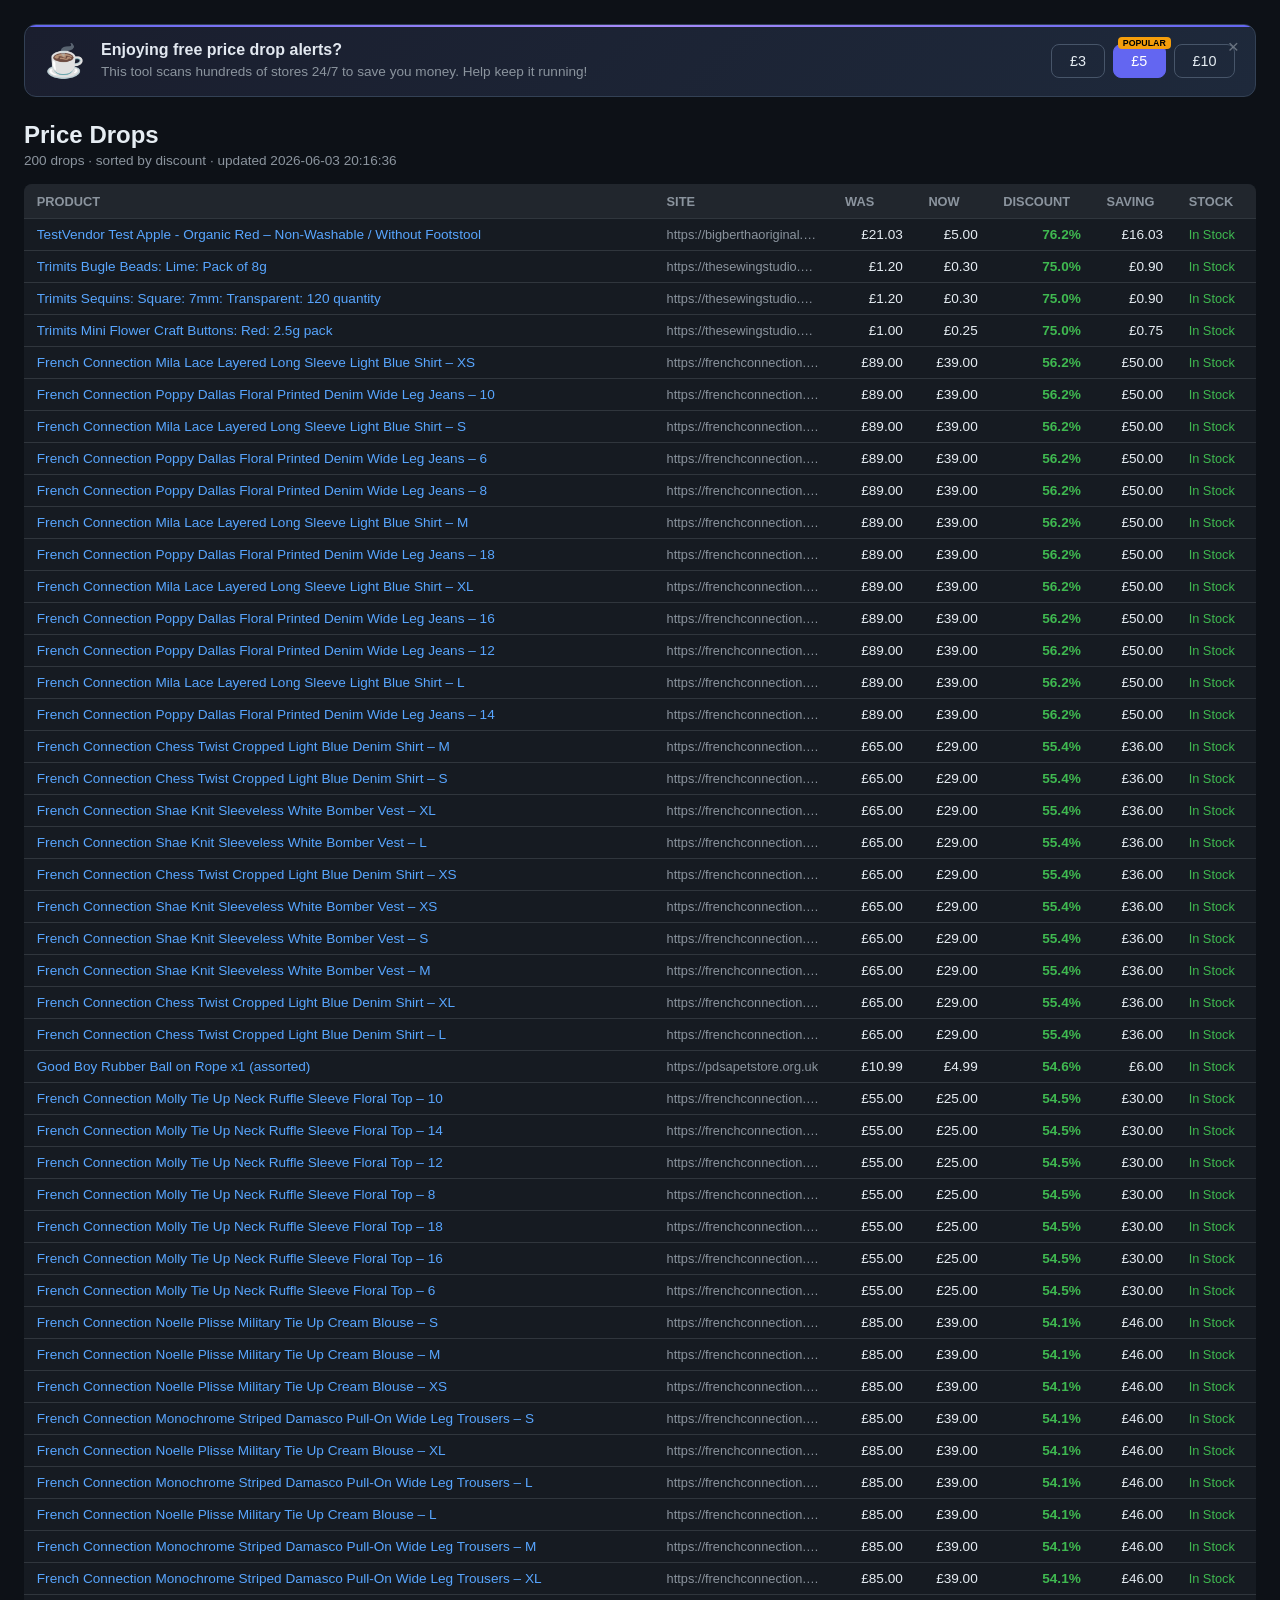
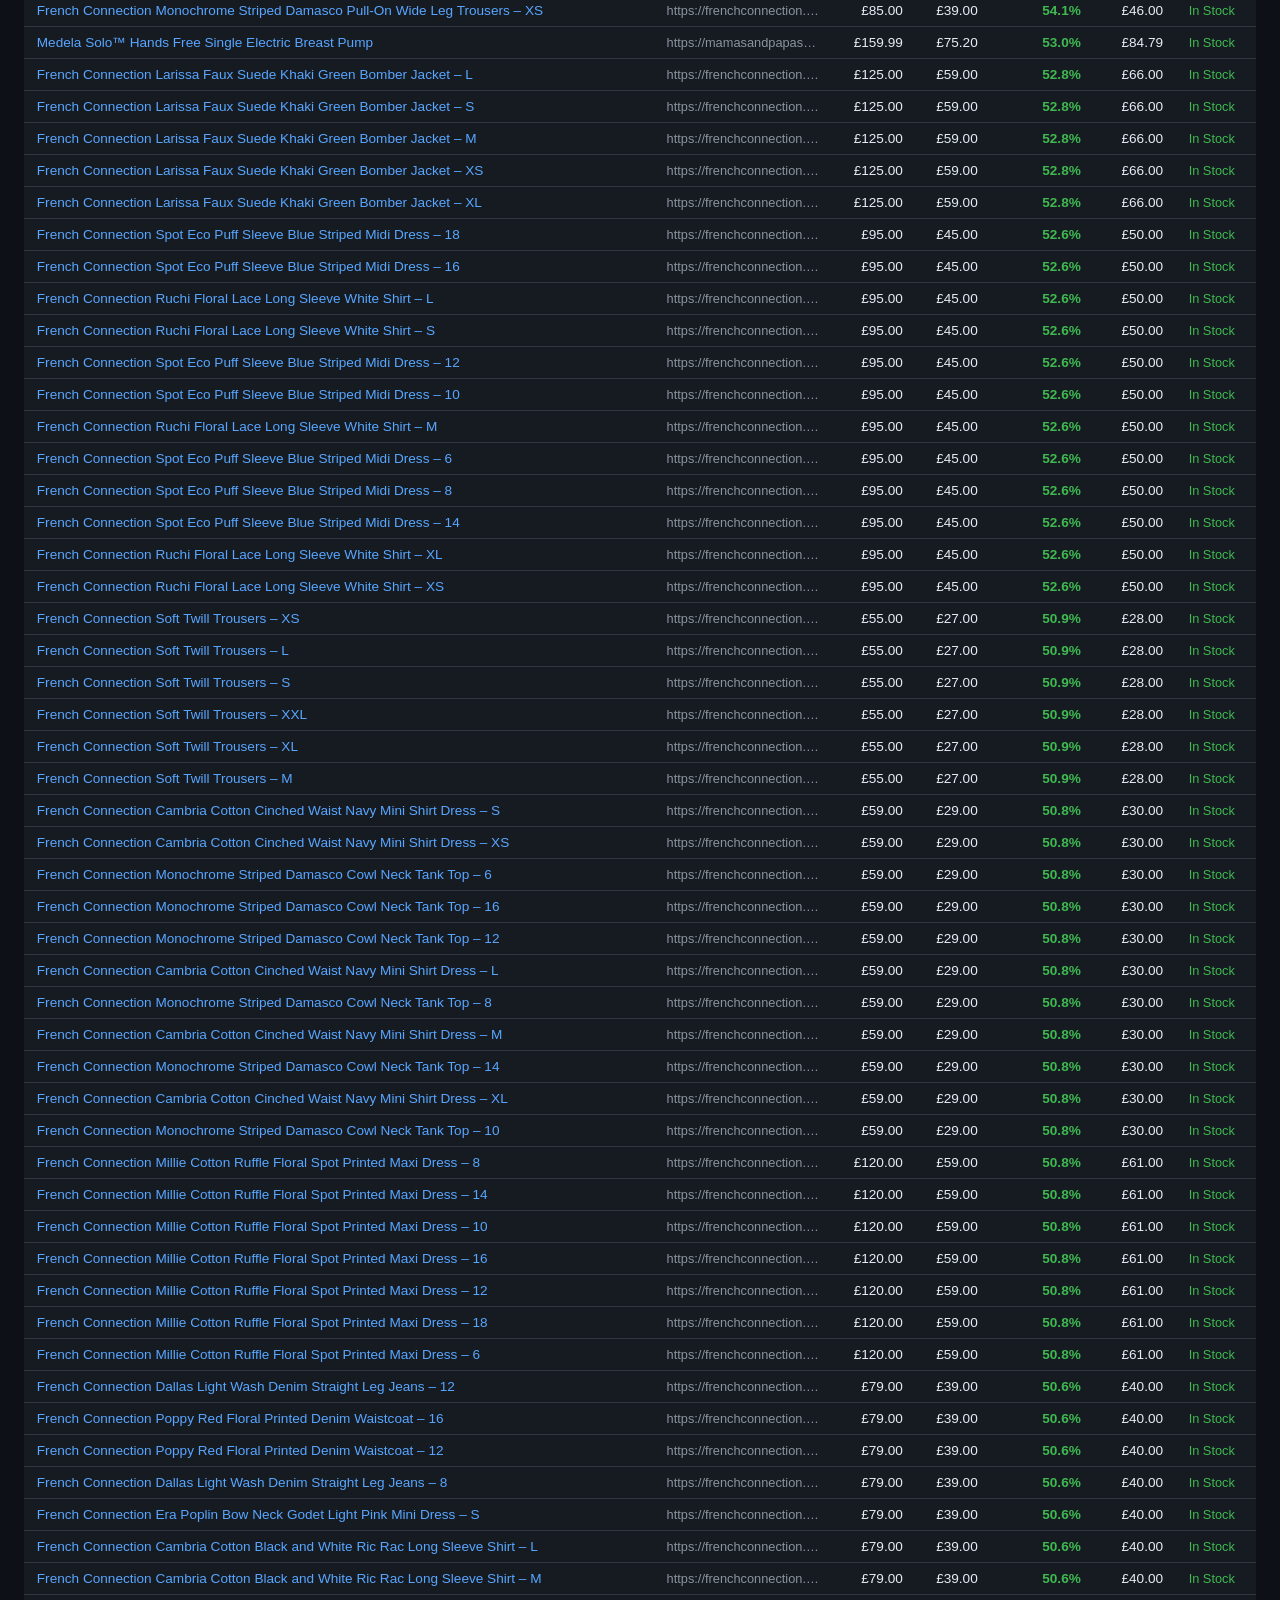
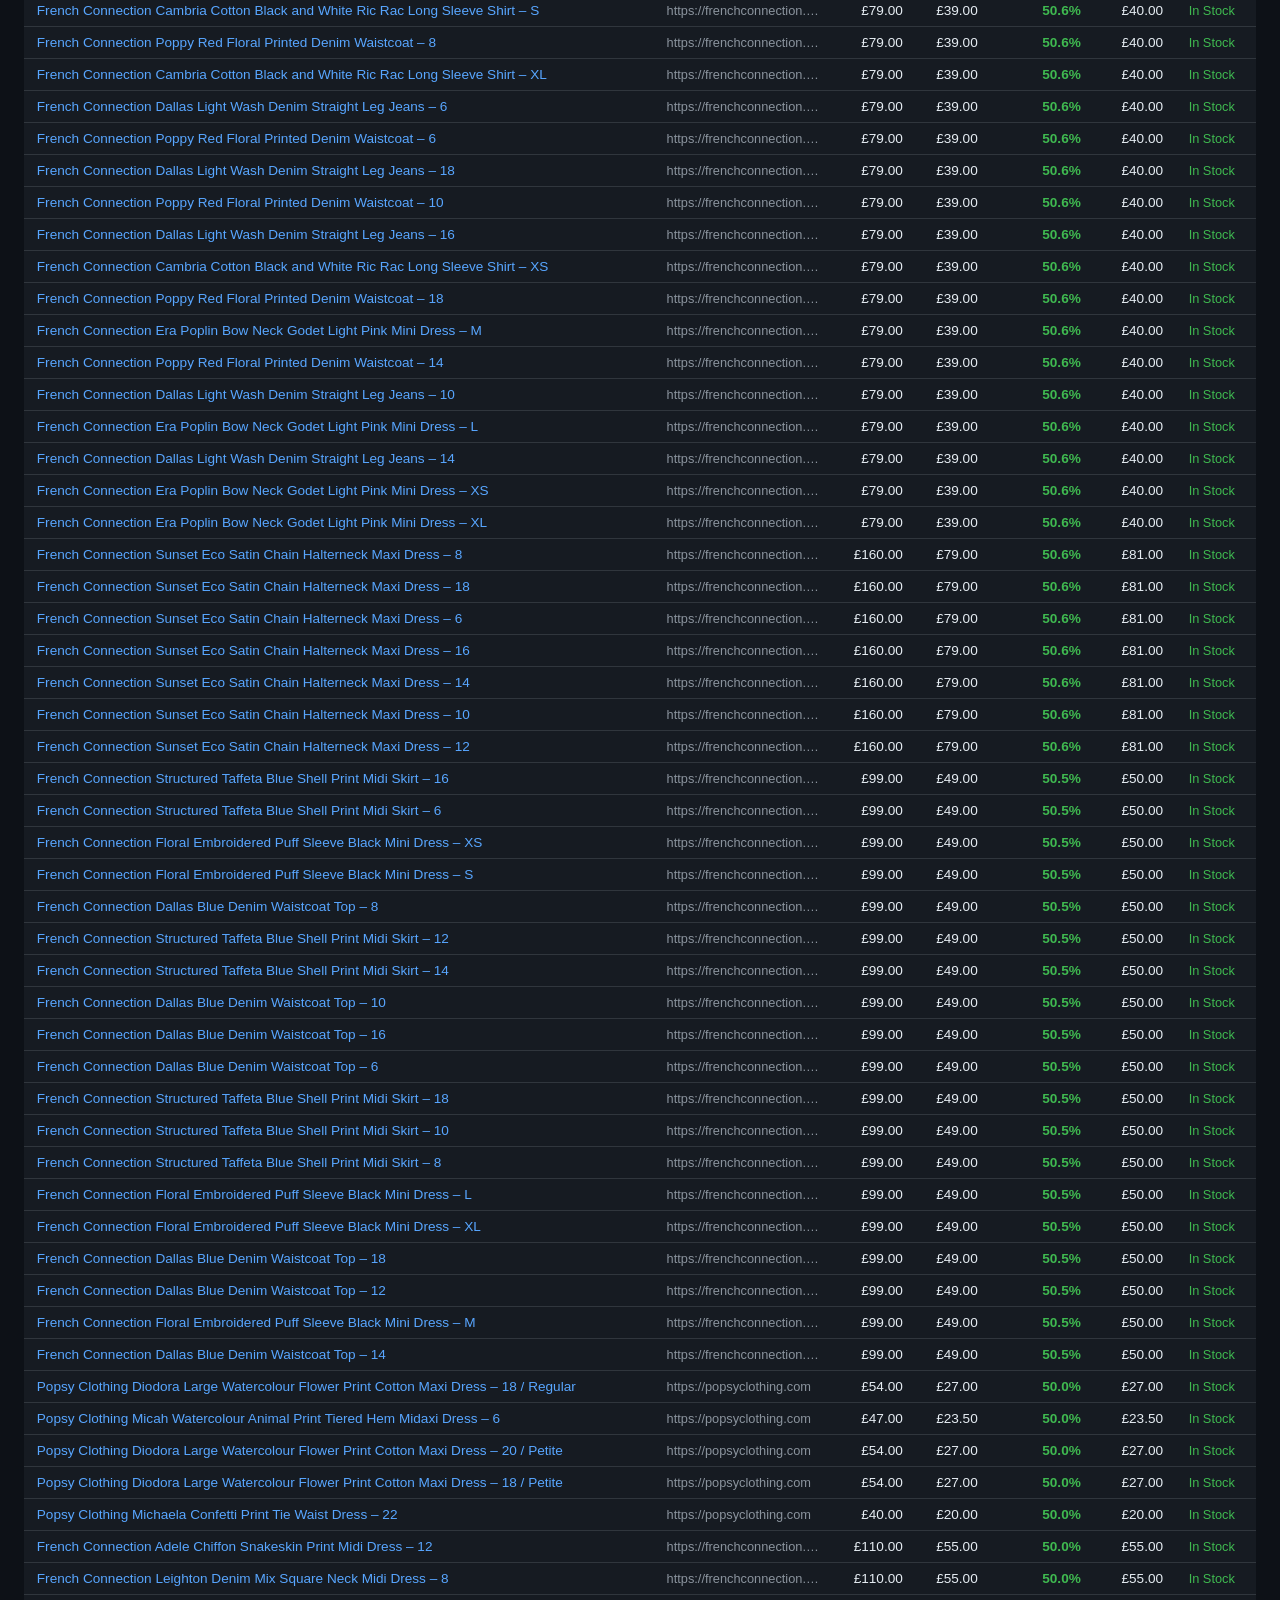
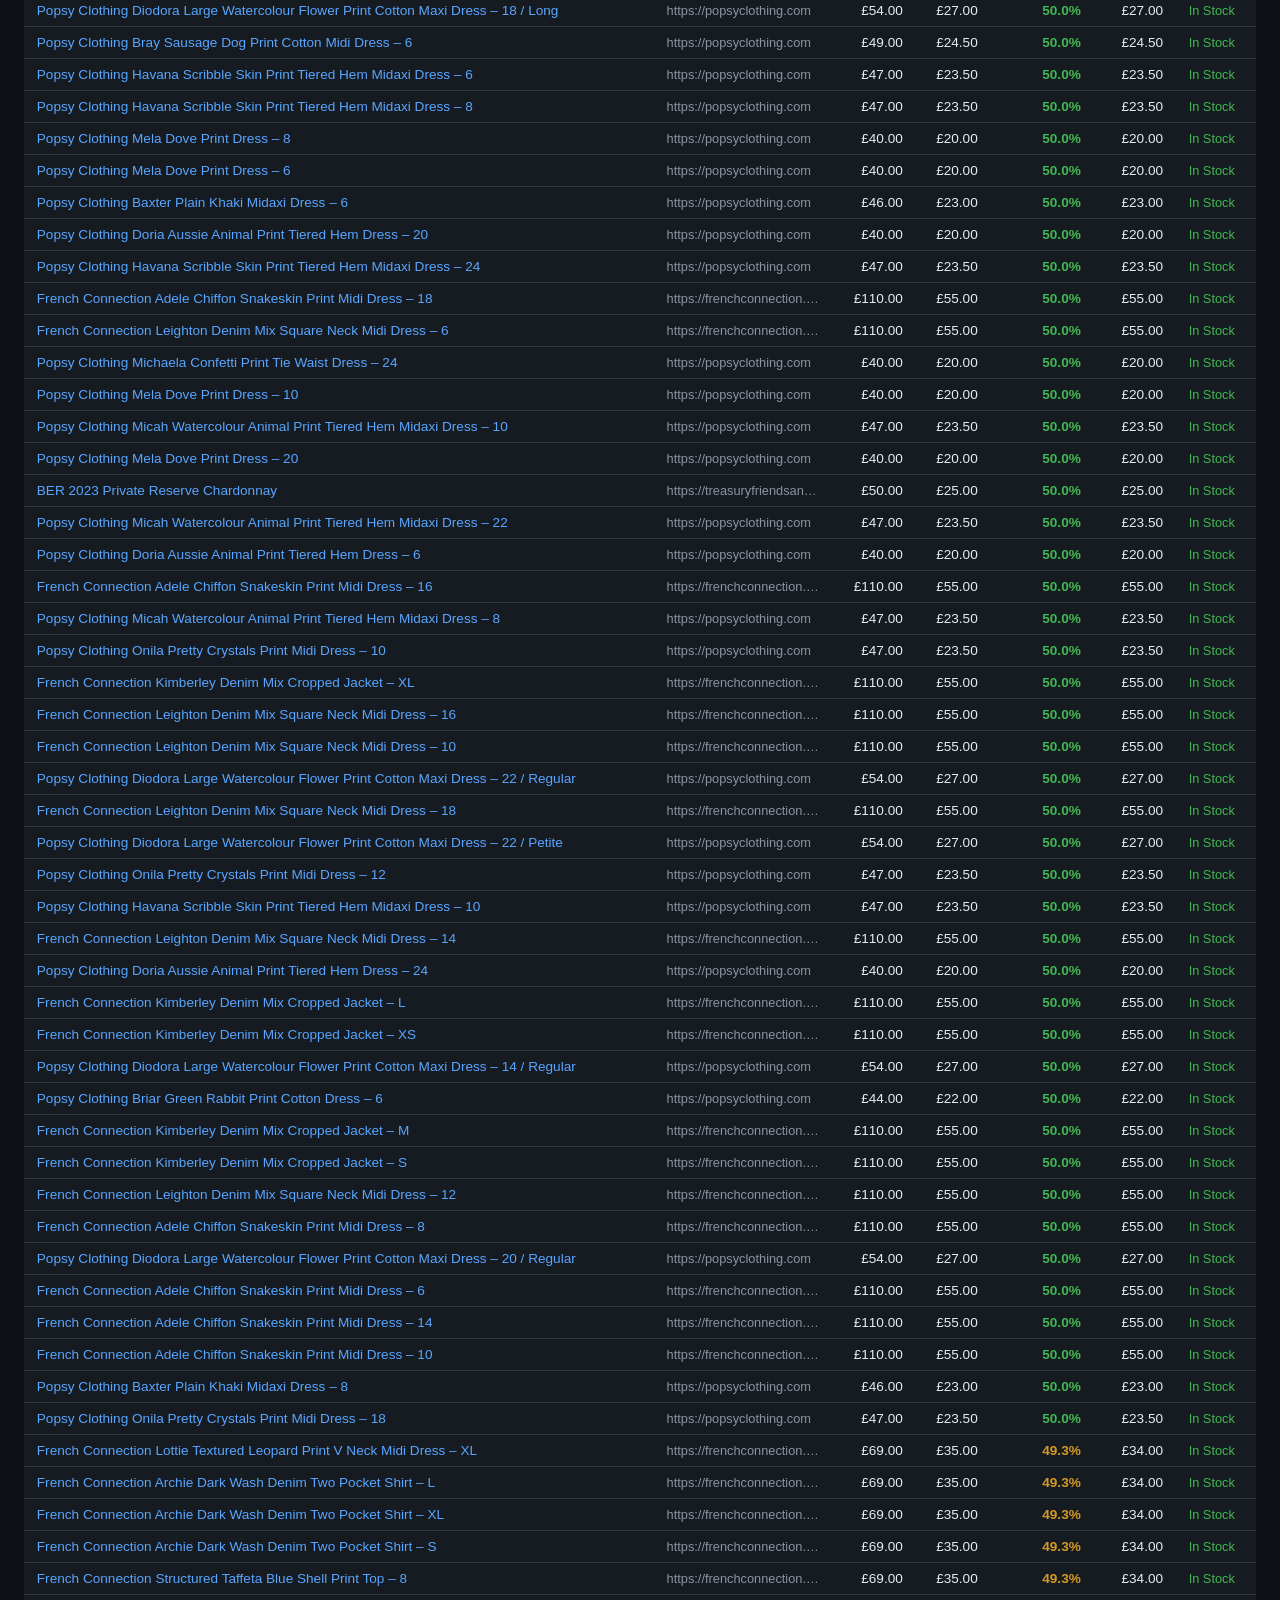
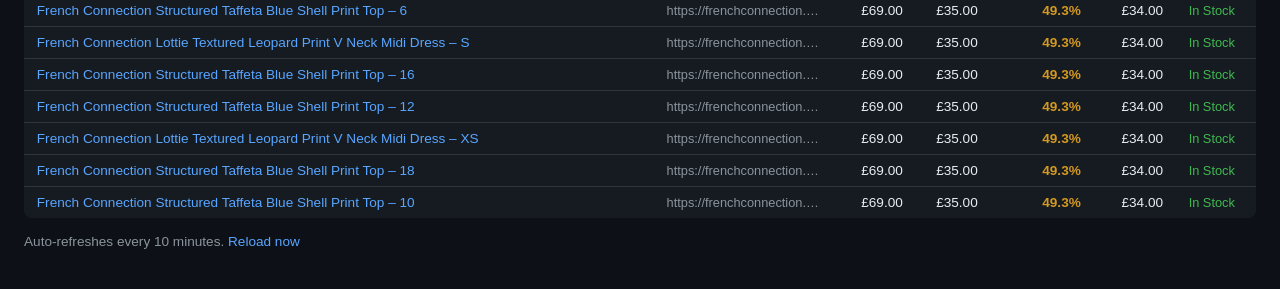
==== commit a19de420: "Update price drops - 2026-06-03 20:16:36" ====
--- a/docs/index.html
+++ b/docs/index.html
@@ -71,7 +71,7 @@
   </div>
 </div>
 <h1>Price Drops</h1>
-<p class="meta">200 drops &middot; sorted by discount &middot; updated 2026-06-03 20:05:58</p>
+<p class="meta">200 drops &middot; sorted by discount &middot; updated 2026-06-03 20:16:36</p>
 <table>
 <thead>
 <tr>
@@ -95,6 +95,15 @@
   <td><span class="in-stock">In Stock</span></td>
 </tr>
 <tr>
+  <td><a href="https://thesewingstudio.co.uk/products/bugle-beads-ch5101?variant=43854031945962" target="_blank" rel="noopener">Trimits Bugle Beads: Lime: Pack of 8g</a></td>
+  <td class="site">https://thesewingstudio.co.uk</td>
+  <td class="price">&pound;1.20</td>
+  <td class="price">&pound;0.30</td>
+  <td class="price disc-high">75.0%</td>
+  <td class="price">&pound;0.90</td>
+  <td><span class="in-stock">In Stock</span></td>
+</tr>
+<tr>
   <td><a href="https://thesewingstudio.co.uk/products/sequins-7mm-square-ch5664?variant=43854155251946" target="_blank" rel="noopener">Trimits Sequins: Square: 7mm: Transparent: 120 quantity</a></td>
   <td class="site">https://thesewingstudio.co.uk</td>
   <td class="price">&pound;1.20</td>
@@ -113,12 +122,48 @@
   <td><span class="in-stock">In Stock</span></td>
 </tr>
 <tr>
-  <td><a href="https://thesewingstudio.co.uk/products/bugle-beads-ch5101?variant=43854031945962" target="_blank" rel="noopener">Trimits Bugle Beads: Lime: Pack of 8g</a></td>
-  <td class="site">https://thesewingstudio.co.uk</td>
-  <td class="price">&pound;1.20</td>
-  <td class="price">&pound;0.30</td>
-  <td class="price disc-high">75.0%</td>
-  <td class="price">&pound;0.90</td>
+  <td><a href="https://frenchconnection.com/products/mila-georgette-lace-layered-shirt-pretty-blue?variant=56172149080444" target="_blank" rel="noopener">French Connection Mila Lace Layered Long Sleeve Light Blue Shirt – XS</a></td>
+  <td class="site">https://frenchconnection.com</td>
+  <td class="price">&pound;89.00</td>
+  <td class="price">&pound;39.00</td>
+  <td class="price disc-high">56.2%</td>
+  <td class="price">&pound;50.00</td>
+  <td><span class="in-stock">In Stock</span></td>
+</tr>
+<tr>
+  <td><a href="https://frenchconnection.com/products/poppy-dallas-printed-denim-wide-leg-jeans-red-multi?variant=56172142559612" target="_blank" rel="noopener">French Connection Poppy Dallas Floral Printed Denim Wide Leg Jeans – 10</a></td>
+  <td class="site">https://frenchconnection.com</td>
+  <td class="price">&pound;89.00</td>
+  <td class="price">&pound;39.00</td>
+  <td class="price disc-high">56.2%</td>
+  <td class="price">&pound;50.00</td>
+  <td><span class="in-stock">In Stock</span></td>
+</tr>
+<tr>
+  <td><a href="https://frenchconnection.com/products/mila-georgette-lace-layered-shirt-pretty-blue?variant=56172149113212" target="_blank" rel="noopener">French Connection Mila Lace Layered Long Sleeve Light Blue Shirt – S</a></td>
+  <td class="site">https://frenchconnection.com</td>
+  <td class="price">&pound;89.00</td>
+  <td class="price">&pound;39.00</td>
+  <td class="price disc-high">56.2%</td>
+  <td class="price">&pound;50.00</td>
+  <td><span class="in-stock">In Stock</span></td>
+</tr>
+<tr>
+  <td><a href="https://frenchconnection.com/products/poppy-dallas-printed-denim-wide-leg-jeans-red-multi?variant=56172142494076" target="_blank" rel="noopener">French Connection Poppy Dallas Floral Printed Denim Wide Leg Jeans – 6</a></td>
+  <td class="site">https://frenchconnection.com</td>
+  <td class="price">&pound;89.00</td>
+  <td class="price">&pound;39.00</td>
+  <td class="price disc-high">56.2%</td>
+  <td class="price">&pound;50.00</td>
+  <td><span class="in-stock">In Stock</span></td>
+</tr>
+<tr>
+  <td><a href="https://frenchconnection.com/products/poppy-dallas-printed-denim-wide-leg-jeans-red-multi?variant=56172142526844" target="_blank" rel="noopener">French Connection Poppy Dallas Floral Printed Denim Wide Leg Jeans – 8</a></td>
+  <td class="site">https://frenchconnection.com</td>
+  <td class="price">&pound;89.00</td>
+  <td class="price">&pound;39.00</td>
+  <td class="price disc-high">56.2%</td>
+  <td class="price">&pound;50.00</td>
   <td><span class="in-stock">In Stock</span></td>
 </tr>
 <tr>
@@ -131,6 +176,51 @@
   <td><span class="in-stock">In Stock</span></td>
 </tr>
 <tr>
+  <td><a href="https://frenchconnection.com/products/poppy-dallas-printed-denim-wide-leg-jeans-red-multi?variant=56192817725820" target="_blank" rel="noopener">French Connection Poppy Dallas Floral Printed Denim Wide Leg Jeans – 18</a></td>
+  <td class="site">https://frenchconnection.com</td>
+  <td class="price">&pound;89.00</td>
+  <td class="price">&pound;39.00</td>
+  <td class="price disc-high">56.2%</td>
+  <td class="price">&pound;50.00</td>
+  <td><span class="in-stock">In Stock</span></td>
+</tr>
+<tr>
+  <td><a href="https://frenchconnection.com/products/mila-georgette-lace-layered-shirt-pretty-blue?variant=56172149211516" target="_blank" rel="noopener">French Connection Mila Lace Layered Long Sleeve Light Blue Shirt – XL</a></td>
+  <td class="site">https://frenchconnection.com</td>
+  <td class="price">&pound;89.00</td>
+  <td class="price">&pound;39.00</td>
+  <td class="price disc-high">56.2%</td>
+  <td class="price">&pound;50.00</td>
+  <td><span class="in-stock">In Stock</span></td>
+</tr>
+<tr>
+  <td><a href="https://frenchconnection.com/products/poppy-dallas-printed-denim-wide-leg-jeans-red-multi?variant=56172142657916" target="_blank" rel="noopener">French Connection Poppy Dallas Floral Printed Denim Wide Leg Jeans – 16</a></td>
+  <td class="site">https://frenchconnection.com</td>
+  <td class="price">&pound;89.00</td>
+  <td class="price">&pound;39.00</td>
+  <td class="price disc-high">56.2%</td>
+  <td class="price">&pound;50.00</td>
+  <td><span class="in-stock">In Stock</span></td>
+</tr>
+<tr>
+  <td><a href="https://frenchconnection.com/products/poppy-dallas-printed-denim-wide-leg-jeans-red-multi?variant=56172142592380" target="_blank" rel="noopener">French Connection Poppy Dallas Floral Printed Denim Wide Leg Jeans – 12</a></td>
+  <td class="site">https://frenchconnection.com</td>
+  <td class="price">&pound;89.00</td>
+  <td class="price">&pound;39.00</td>
+  <td class="price disc-high">56.2%</td>
+  <td class="price">&pound;50.00</td>
+  <td><span class="in-stock">In Stock</span></td>
+</tr>
+<tr>
+  <td><a href="https://frenchconnection.com/products/mila-georgette-lace-layered-shirt-pretty-blue?variant=56172149178748" target="_blank" rel="noopener">French Connection Mila Lace Layered Long Sleeve Light Blue Shirt – L</a></td>
+  <td class="site">https://frenchconnection.com</td>
+  <td class="price">&pound;89.00</td>
+  <td class="price">&pound;39.00</td>
+  <td class="price disc-high">56.2%</td>
+  <td class="price">&pound;50.00</td>
+  <td><span class="in-stock">In Stock</span></td>
+</tr>
+<tr>
   <td><a href="https://frenchconnection.com/products/poppy-dallas-printed-denim-wide-leg-jeans-red-multi?variant=56172142625148" target="_blank" rel="noopener">French Connection Poppy Dallas Floral Printed Denim Wide Leg Jeans – 14</a></td>
   <td class="site">https://frenchconnection.com</td>
   <td class="price">&pound;89.00</td>
@@ -140,97 +230,7 @@
   <td><span class="in-stock">In Stock</span></td>
 </tr>
 <tr>
-  <td><a href="https://frenchconnection.com/products/poppy-dallas-printed-denim-wide-leg-jeans-red-multi?variant=56172142526844" target="_blank" rel="noopener">French Connection Poppy Dallas Floral Printed Denim Wide Leg Jeans – 8</a></td>
-  <td class="site">https://frenchconnection.com</td>
-  <td class="price">&pound;89.00</td>
-  <td class="price">&pound;39.00</td>
-  <td class="price disc-high">56.2%</td>
-  <td class="price">&pound;50.00</td>
-  <td><span class="in-stock">In Stock</span></td>
-</tr>
-<tr>
-  <td><a href="https://frenchconnection.com/products/poppy-dallas-printed-denim-wide-leg-jeans-red-multi?variant=56172142494076" target="_blank" rel="noopener">French Connection Poppy Dallas Floral Printed Denim Wide Leg Jeans – 6</a></td>
-  <td class="site">https://frenchconnection.com</td>
-  <td class="price">&pound;89.00</td>
-  <td class="price">&pound;39.00</td>
-  <td class="price disc-high">56.2%</td>
-  <td class="price">&pound;50.00</td>
-  <td><span class="in-stock">In Stock</span></td>
-</tr>
-<tr>
-  <td><a href="https://frenchconnection.com/products/mila-georgette-lace-layered-shirt-pretty-blue?variant=56172149178748" target="_blank" rel="noopener">French Connection Mila Lace Layered Long Sleeve Light Blue Shirt – L</a></td>
-  <td class="site">https://frenchconnection.com</td>
-  <td class="price">&pound;89.00</td>
-  <td class="price">&pound;39.00</td>
-  <td class="price disc-high">56.2%</td>
-  <td class="price">&pound;50.00</td>
-  <td><span class="in-stock">In Stock</span></td>
-</tr>
-<tr>
-  <td><a href="https://frenchconnection.com/products/mila-georgette-lace-layered-shirt-pretty-blue?variant=56172149113212" target="_blank" rel="noopener">French Connection Mila Lace Layered Long Sleeve Light Blue Shirt – S</a></td>
-  <td class="site">https://frenchconnection.com</td>
-  <td class="price">&pound;89.00</td>
-  <td class="price">&pound;39.00</td>
-  <td class="price disc-high">56.2%</td>
-  <td class="price">&pound;50.00</td>
-  <td><span class="in-stock">In Stock</span></td>
-</tr>
-<tr>
-  <td><a href="https://frenchconnection.com/products/poppy-dallas-printed-denim-wide-leg-jeans-red-multi?variant=56172142592380" target="_blank" rel="noopener">French Connection Poppy Dallas Floral Printed Denim Wide Leg Jeans – 12</a></td>
-  <td class="site">https://frenchconnection.com</td>
-  <td class="price">&pound;89.00</td>
-  <td class="price">&pound;39.00</td>
-  <td class="price disc-high">56.2%</td>
-  <td class="price">&pound;50.00</td>
-  <td><span class="in-stock">In Stock</span></td>
-</tr>
-<tr>
-  <td><a href="https://frenchconnection.com/products/mila-georgette-lace-layered-shirt-pretty-blue?variant=56172149080444" target="_blank" rel="noopener">French Connection Mila Lace Layered Long Sleeve Light Blue Shirt – XS</a></td>
-  <td class="site">https://frenchconnection.com</td>
-  <td class="price">&pound;89.00</td>
-  <td class="price">&pound;39.00</td>
-  <td class="price disc-high">56.2%</td>
-  <td class="price">&pound;50.00</td>
-  <td><span class="in-stock">In Stock</span></td>
-</tr>
-<tr>
-  <td><a href="https://frenchconnection.com/products/poppy-dallas-printed-denim-wide-leg-jeans-red-multi?variant=56172142559612" target="_blank" rel="noopener">French Connection Poppy Dallas Floral Printed Denim Wide Leg Jeans – 10</a></td>
-  <td class="site">https://frenchconnection.com</td>
-  <td class="price">&pound;89.00</td>
-  <td class="price">&pound;39.00</td>
-  <td class="price disc-high">56.2%</td>
-  <td class="price">&pound;50.00</td>
-  <td><span class="in-stock">In Stock</span></td>
-</tr>
-<tr>
-  <td><a href="https://frenchconnection.com/products/mila-georgette-lace-layered-shirt-pretty-blue?variant=56172149211516" target="_blank" rel="noopener">French Connection Mila Lace Layered Long Sleeve Light Blue Shirt – XL</a></td>
-  <td class="site">https://frenchconnection.com</td>
-  <td class="price">&pound;89.00</td>
-  <td class="price">&pound;39.00</td>
-  <td class="price disc-high">56.2%</td>
-  <td class="price">&pound;50.00</td>
-  <td><span class="in-stock">In Stock</span></td>
-</tr>
-<tr>
-  <td><a href="https://frenchconnection.com/products/poppy-dallas-printed-denim-wide-leg-jeans-red-multi?variant=56192817725820" target="_blank" rel="noopener">French Connection Poppy Dallas Floral Printed Denim Wide Leg Jeans – 18</a></td>
-  <td class="site">https://frenchconnection.com</td>
-  <td class="price">&pound;89.00</td>
-  <td class="price">&pound;39.00</td>
-  <td class="price disc-high">56.2%</td>
-  <td class="price">&pound;50.00</td>
-  <td><span class="in-stock">In Stock</span></td>
-</tr>
-<tr>
-  <td><a href="https://frenchconnection.com/products/poppy-dallas-printed-denim-wide-leg-jeans-red-multi?variant=56172142657916" target="_blank" rel="noopener">French Connection Poppy Dallas Floral Printed Denim Wide Leg Jeans – 16</a></td>
-  <td class="site">https://frenchconnection.com</td>
-  <td class="price">&pound;89.00</td>
-  <td class="price">&pound;39.00</td>
-  <td class="price disc-high">56.2%</td>
-  <td class="price">&pound;50.00</td>
-  <td><span class="in-stock">In Stock</span></td>
-</tr>
-<tr>
-  <td><a href="https://frenchconnection.com/products/shae-knit-sleeveless-bomber-vest-summer-white?variant=55975344308604" target="_blank" rel="noopener">French Connection Shae Knit Sleeveless White Bomber Vest – XL</a></td>
+  <td><a href="https://frenchconnection.com/products/chess-twist-cropped-denim-shirt-beach-blue?variant=56172149703036" target="_blank" rel="noopener">French Connection Chess Twist Cropped Light Blue Denim Shirt – M</a></td>
   <td class="site">https://frenchconnection.com</td>
   <td class="price">&pound;65.00</td>
   <td class="price">&pound;29.00</td>
@@ -239,7 +239,7 @@
   <td><span class="in-stock">In Stock</span></td>
 </tr>
 <tr>
-  <td><a href="https://frenchconnection.com/products/chess-twist-cropped-denim-shirt-beach-blue?variant=56172149637500" target="_blank" rel="noopener">French Connection Chess Twist Cropped Light Blue Denim Shirt – XS</a></td>
+  <td><a href="https://frenchconnection.com/products/chess-twist-cropped-denim-shirt-beach-blue?variant=56172149670268" target="_blank" rel="noopener">French Connection Chess Twist Cropped Light Blue Denim Shirt – S</a></td>
   <td class="site">https://frenchconnection.com</td>
   <td class="price">&pound;65.00</td>
   <td class="price">&pound;29.00</td>
@@ -248,7 +248,7 @@
   <td><span class="in-stock">In Stock</span></td>
 </tr>
 <tr>
-  <td><a href="https://frenchconnection.com/products/shae-knit-sleeveless-bomber-vest-summer-white?variant=55975344275836" target="_blank" rel="noopener">French Connection Shae Knit Sleeveless White Bomber Vest – L</a></td>
+  <td><a href="https://frenchconnection.com/products/shae-knit-sleeveless-bomber-vest-summer-white?variant=55975344308604" target="_blank" rel="noopener">French Connection Shae Knit Sleeveless White Bomber Vest – XL</a></td>
   <td class="site">https://frenchconnection.com</td>
   <td class="price">&pound;65.00</td>
   <td class="price">&pound;29.00</td>
@@ -257,7 +257,7 @@
   <td><span class="in-stock">In Stock</span></td>
 </tr>
 <tr>
-  <td><a href="https://frenchconnection.com/products/chess-twist-cropped-denim-shirt-beach-blue?variant=56172149703036" target="_blank" rel="noopener">French Connection Chess Twist Cropped Light Blue Denim Shirt – M</a></td>
+  <td><a href="https://frenchconnection.com/products/shae-knit-sleeveless-bomber-vest-summer-white?variant=55975344275836" target="_blank" rel="noopener">French Connection Shae Knit Sleeveless White Bomber Vest – L</a></td>
   <td class="site">https://frenchconnection.com</td>
   <td class="price">&pound;65.00</td>
   <td class="price">&pound;29.00</td>
@@ -266,7 +266,7 @@
   <td><span class="in-stock">In Stock</span></td>
 </tr>
 <tr>
-  <td><a href="https://frenchconnection.com/products/shae-knit-sleeveless-bomber-vest-summer-white?variant=55975344210300" target="_blank" rel="noopener">French Connection Shae Knit Sleeveless White Bomber Vest – S</a></td>
+  <td><a href="https://frenchconnection.com/products/chess-twist-cropped-denim-shirt-beach-blue?variant=56172149637500" target="_blank" rel="noopener">French Connection Chess Twist Cropped Light Blue Denim Shirt – XS</a></td>
   <td class="site">https://frenchconnection.com</td>
   <td class="price">&pound;65.00</td>
   <td class="price">&pound;29.00</td>
@@ -284,7 +284,7 @@
   <td><span class="in-stock">In Stock</span></td>
 </tr>
 <tr>
-  <td><a href="https://frenchconnection.com/products/chess-twist-cropped-denim-shirt-beach-blue?variant=56172149670268" target="_blank" rel="noopener">French Connection Chess Twist Cropped Light Blue Denim Shirt – S</a></td>
+  <td><a href="https://frenchconnection.com/products/shae-knit-sleeveless-bomber-vest-summer-white?variant=55975344210300" target="_blank" rel="noopener">French Connection Shae Knit Sleeveless White Bomber Vest – S</a></td>
   <td class="site">https://frenchconnection.com</td>
   <td class="price">&pound;65.00</td>
   <td class="price">&pound;29.00</td>
@@ -293,7 +293,7 @@
   <td><span class="in-stock">In Stock</span></td>
 </tr>
 <tr>
-  <td><a href="https://frenchconnection.com/products/chess-twist-cropped-denim-shirt-beach-blue?variant=56172149735804" target="_blank" rel="noopener">French Connection Chess Twist Cropped Light Blue Denim Shirt – L</a></td>
+  <td><a href="https://frenchconnection.com/products/shae-knit-sleeveless-bomber-vest-summer-white?variant=55975344243068" target="_blank" rel="noopener">French Connection Shae Knit Sleeveless White Bomber Vest – M</a></td>
   <td class="site">https://frenchconnection.com</td>
   <td class="price">&pound;65.00</td>
   <td class="price">&pound;29.00</td>
@@ -302,7 +302,7 @@
   <td><span class="in-stock">In Stock</span></td>
 </tr>
 <tr>
-  <td><a href="https://frenchconnection.com/products/shae-knit-sleeveless-bomber-vest-summer-white?variant=55975344243068" target="_blank" rel="noopener">French Connection Shae Knit Sleeveless White Bomber Vest – M</a></td>
+  <td><a href="https://frenchconnection.com/products/chess-twist-cropped-denim-shirt-beach-blue?variant=56172149768572" target="_blank" rel="noopener">French Connection Chess Twist Cropped Light Blue Denim Shirt – XL</a></td>
   <td class="site">https://frenchconnection.com</td>
   <td class="price">&pound;65.00</td>
   <td class="price">&pound;29.00</td>
@@ -311,7 +311,7 @@
   <td><span class="in-stock">In Stock</span></td>
 </tr>
 <tr>
-  <td><a href="https://frenchconnection.com/products/chess-twist-cropped-denim-shirt-beach-blue?variant=56172149768572" target="_blank" rel="noopener">French Connection Chess Twist Cropped Light Blue Denim Shirt – XL</a></td>
+  <td><a href="https://frenchconnection.com/products/chess-twist-cropped-denim-shirt-beach-blue?variant=56172149735804" target="_blank" rel="noopener">French Connection Chess Twist Cropped Light Blue Denim Shirt – L</a></td>
   <td class="site">https://frenchconnection.com</td>
   <td class="price">&pound;65.00</td>
   <td class="price">&pound;29.00</td>
@@ -329,7 +329,7 @@
   <td><span class="in-stock">In Stock</span></td>
 </tr>
 <tr>
-  <td><a href="https://frenchconnection.com/products/molly-emina-ruffle-sleeve-top-multi?variant=55975349682556" target="_blank" rel="noopener">French Connection Molly Tie Up Neck Ruffle Sleeve Floral Top – 16</a></td>
+  <td><a href="https://frenchconnection.com/products/molly-emina-ruffle-sleeve-top-multi?variant=55975349584252" target="_blank" rel="noopener">French Connection Molly Tie Up Neck Ruffle Sleeve Floral Top – 10</a></td>
   <td class="site">https://frenchconnection.com</td>
   <td class="price">&pound;55.00</td>
   <td class="price">&pound;25.00</td>
@@ -347,7 +347,7 @@
   <td><span class="in-stock">In Stock</span></td>
 </tr>
 <tr>
-  <td><a href="https://frenchconnection.com/products/molly-emina-ruffle-sleeve-top-multi?variant=55975349518716" target="_blank" rel="noopener">French Connection Molly Tie Up Neck Ruffle Sleeve Floral Top – 6</a></td>
+  <td><a href="https://frenchconnection.com/products/molly-emina-ruffle-sleeve-top-multi?variant=55975349617020" target="_blank" rel="noopener">French Connection Molly Tie Up Neck Ruffle Sleeve Floral Top – 12</a></td>
   <td class="site">https://frenchconnection.com</td>
   <td class="price">&pound;55.00</td>
   <td class="price">&pound;25.00</td>
@@ -356,7 +356,7 @@
   <td><span class="in-stock">In Stock</span></td>
 </tr>
 <tr>
-  <td><a href="https://frenchconnection.com/products/molly-emina-ruffle-sleeve-top-multi?variant=56395412898172" target="_blank" rel="noopener">French Connection Molly Tie Up Neck Ruffle Sleeve Floral Top – 18</a></td>
+  <td><a href="https://frenchconnection.com/products/molly-emina-ruffle-sleeve-top-multi?variant=55975349551484" target="_blank" rel="noopener">French Connection Molly Tie Up Neck Ruffle Sleeve Floral Top – 8</a></td>
   <td class="site">https://frenchconnection.com</td>
   <td class="price">&pound;55.00</td>
   <td class="price">&pound;25.00</td>
@@ -365,7 +365,7 @@
   <td><span class="in-stock">In Stock</span></td>
 </tr>
 <tr>
-  <td><a href="https://frenchconnection.com/products/molly-emina-ruffle-sleeve-top-multi?variant=55975349584252" target="_blank" rel="noopener">French Connection Molly Tie Up Neck Ruffle Sleeve Floral Top – 10</a></td>
+  <td><a href="https://frenchconnection.com/products/molly-emina-ruffle-sleeve-top-multi?variant=56395412898172" target="_blank" rel="noopener">French Connection Molly Tie Up Neck Ruffle Sleeve Floral Top – 18</a></td>
   <td class="site">https://frenchconnection.com</td>
   <td class="price">&pound;55.00</td>
   <td class="price">&pound;25.00</td>
@@ -374,7 +374,7 @@
   <td><span class="in-stock">In Stock</span></td>
 </tr>
 <tr>
-  <td><a href="https://frenchconnection.com/products/molly-emina-ruffle-sleeve-top-multi?variant=55975349551484" target="_blank" rel="noopener">French Connection Molly Tie Up Neck Ruffle Sleeve Floral Top – 8</a></td>
+  <td><a href="https://frenchconnection.com/products/molly-emina-ruffle-sleeve-top-multi?variant=55975349682556" target="_blank" rel="noopener">French Connection Molly Tie Up Neck Ruffle Sleeve Floral Top – 16</a></td>
   <td class="site">https://frenchconnection.com</td>
   <td class="price">&pound;55.00</td>
   <td class="price">&pound;25.00</td>
@@ -383,7 +383,7 @@
   <td><span class="in-stock">In Stock</span></td>
 </tr>
 <tr>
-  <td><a href="https://frenchconnection.com/products/molly-emina-ruffle-sleeve-top-multi?variant=55975349617020" target="_blank" rel="noopener">French Connection Molly Tie Up Neck Ruffle Sleeve Floral Top – 12</a></td>
+  <td><a href="https://frenchconnection.com/products/molly-emina-ruffle-sleeve-top-multi?variant=55975349518716" target="_blank" rel="noopener">French Connection Molly Tie Up Neck Ruffle Sleeve Floral Top – 6</a></td>
   <td class="site">https://frenchconnection.com</td>
   <td class="price">&pound;55.00</td>
   <td class="price">&pound;25.00</td>
@@ -392,7 +392,7 @@
   <td><span class="in-stock">In Stock</span></td>
 </tr>
 <tr>
-  <td><a href="https://frenchconnection.com/products/striped-damasco-wide-leg-trousers-porcelain-cream-black?variant=56172152914300" target="_blank" rel="noopener">French Connection Monochrome Striped Damasco Pull-On Wide Leg Trousers – M</a></td>
+  <td><a href="https://frenchconnection.com/products/noelle-plisse-military-tie-up-blouse-porcelain-cream?variant=55975340212604" target="_blank" rel="noopener">French Connection Noelle Plisse Military Tie Up Cream Blouse – S</a></td>
   <td class="site">https://frenchconnection.com</td>
   <td class="price">&pound;85.00</td>
   <td class="price">&pound;39.00</td>
@@ -401,7 +401,7 @@
   <td><span class="in-stock">In Stock</span></td>
 </tr>
 <tr>
-  <td><a href="https://frenchconnection.com/products/striped-damasco-wide-leg-trousers-porcelain-cream-black?variant=56172152979836" target="_blank" rel="noopener">French Connection Monochrome Striped Damasco Pull-On Wide Leg Trousers – XL</a></td>
+  <td><a href="https://frenchconnection.com/products/noelle-plisse-military-tie-up-blouse-porcelain-cream?variant=55975340245372" target="_blank" rel="noopener">French Connection Noelle Plisse Military Tie Up Cream Blouse – M</a></td>
   <td class="site">https://frenchconnection.com</td>
   <td class="price">&pound;85.00</td>
   <td class="price">&pound;39.00</td>
@@ -410,7 +410,7 @@
   <td><span class="in-stock">In Stock</span></td>
 </tr>
 <tr>
-  <td><a href="https://frenchconnection.com/products/striped-damasco-wide-leg-trousers-porcelain-cream-black?variant=56172152848764" target="_blank" rel="noopener">French Connection Monochrome Striped Damasco Pull-On Wide Leg Trousers – XS</a></td>
+  <td><a href="https://frenchconnection.com/products/noelle-plisse-military-tie-up-blouse-porcelain-cream?variant=55975340179836" target="_blank" rel="noopener">French Connection Noelle Plisse Military Tie Up Cream Blouse – XS</a></td>
   <td class="site">https://frenchconnection.com</td>
   <td class="price">&pound;85.00</td>
   <td class="price">&pound;39.00</td>
@@ -419,7 +419,7 @@
   <td><span class="in-stock">In Stock</span></td>
 </tr>
 <tr>
-  <td><a href="https://frenchconnection.com/products/noelle-plisse-military-tie-up-blouse-porcelain-cream?variant=55975340278140" target="_blank" rel="noopener">French Connection Noelle Plisse Military Tie Up Cream Blouse – L</a></td>
+  <td><a href="https://frenchconnection.com/products/striped-damasco-wide-leg-trousers-porcelain-cream-black?variant=56172152881532" target="_blank" rel="noopener">French Connection Monochrome Striped Damasco Pull-On Wide Leg Trousers – S</a></td>
   <td class="site">https://frenchconnection.com</td>
   <td class="price">&pound;85.00</td>
   <td class="price">&pound;39.00</td>
@@ -428,7 +428,7 @@
   <td><span class="in-stock">In Stock</span></td>
 </tr>
 <tr>
-  <td><a href="https://frenchconnection.com/products/noelle-plisse-military-tie-up-blouse-porcelain-cream?variant=55975340179836" target="_blank" rel="noopener">French Connection Noelle Plisse Military Tie Up Cream Blouse – XS</a></td>
+  <td><a href="https://frenchconnection.com/products/noelle-plisse-military-tie-up-blouse-porcelain-cream?variant=55975340310908" target="_blank" rel="noopener">French Connection Noelle Plisse Military Tie Up Cream Blouse – XL</a></td>
   <td class="site">https://frenchconnection.com</td>
   <td class="price">&pound;85.00</td>
   <td class="price">&pound;39.00</td>
@@ -446,7 +446,7 @@
   <td><span class="in-stock">In Stock</span></td>
 </tr>
 <tr>
-  <td><a href="https://frenchconnection.com/products/noelle-plisse-military-tie-up-blouse-porcelain-cream?variant=55975340245372" target="_blank" rel="noopener">French Connection Noelle Plisse Military Tie Up Cream Blouse – M</a></td>
+  <td><a href="https://frenchconnection.com/products/noelle-plisse-military-tie-up-blouse-porcelain-cream?variant=55975340278140" target="_blank" rel="noopener">French Connection Noelle Plisse Military Tie Up Cream Blouse – L</a></td>
   <td class="site">https://frenchconnection.com</td>
   <td class="price">&pound;85.00</td>
   <td class="price">&pound;39.00</td>
@@ -455,7 +455,7 @@
   <td><span class="in-stock">In Stock</span></td>
 </tr>
 <tr>
-  <td><a href="https://frenchconnection.com/products/striped-damasco-wide-leg-trousers-porcelain-cream-black?variant=56172152881532" target="_blank" rel="noopener">French Connection Monochrome Striped Damasco Pull-On Wide Leg Trousers – S</a></td>
+  <td><a href="https://frenchconnection.com/products/striped-damasco-wide-leg-trousers-porcelain-cream-black?variant=56172152914300" target="_blank" rel="noopener">French Connection Monochrome Striped Damasco Pull-On Wide Leg Trousers – M</a></td>
   <td class="site">https://frenchconnection.com</td>
   <td class="price">&pound;85.00</td>
   <td class="price">&pound;39.00</td>
@@ -464,7 +464,7 @@
   <td><span class="in-stock">In Stock</span></td>
 </tr>
 <tr>
-  <td><a href="https://frenchconnection.com/products/noelle-plisse-military-tie-up-blouse-porcelain-cream?variant=55975340310908" target="_blank" rel="noopener">French Connection Noelle Plisse Military Tie Up Cream Blouse – XL</a></td>
+  <td><a href="https://frenchconnection.com/products/striped-damasco-wide-leg-trousers-porcelain-cream-black?variant=56172152979836" target="_blank" rel="noopener">French Connection Monochrome Striped Damasco Pull-On Wide Leg Trousers – XL</a></td>
   <td class="site">https://frenchconnection.com</td>
   <td class="price">&pound;85.00</td>
   <td class="price">&pound;39.00</td>
@@ -473,7 +473,7 @@
   <td><span class="in-stock">In Stock</span></td>
 </tr>
 <tr>
-  <td><a href="https://frenchconnection.com/products/noelle-plisse-military-tie-up-blouse-porcelain-cream?variant=55975340212604" target="_blank" rel="noopener">French Connection Noelle Plisse Military Tie Up Cream Blouse – S</a></td>
+  <td><a href="https://frenchconnection.com/products/striped-damasco-wide-leg-trousers-porcelain-cream-black?variant=56172152848764" target="_blank" rel="noopener">French Connection Monochrome Striped Damasco Pull-On Wide Leg Trousers – XS</a></td>
   <td class="site">https://frenchconnection.com</td>
   <td class="price">&pound;85.00</td>
   <td class="price">&pound;39.00</td>
@@ -491,7 +491,7 @@
   <td><span class="in-stock">In Stock</span></td>
 </tr>
 <tr>
-  <td><a href="https://frenchconnection.com/products/larissa-faux-suede-bomber-jacket-vintage-khaki-green?variant=55975352303996" target="_blank" rel="noopener">French Connection Larissa Faux Suede Khaki Green Bomber Jacket – M</a></td>
+  <td><a href="https://frenchconnection.com/products/larissa-faux-suede-bomber-jacket-vintage-khaki-green?variant=55975352336764" target="_blank" rel="noopener">French Connection Larissa Faux Suede Khaki Green Bomber Jacket – L</a></td>
   <td class="site">https://frenchconnection.com</td>
   <td class="price">&pound;125.00</td>
   <td class="price">&pound;59.00</td>
@@ -509,7 +509,7 @@
   <td><span class="in-stock">In Stock</span></td>
 </tr>
 <tr>
-  <td><a href="https://frenchconnection.com/products/larissa-faux-suede-bomber-jacket-vintage-khaki-green?variant=55975352369532" target="_blank" rel="noopener">French Connection Larissa Faux Suede Khaki Green Bomber Jacket – XL</a></td>
+  <td><a href="https://frenchconnection.com/products/larissa-faux-suede-bomber-jacket-vintage-khaki-green?variant=55975352303996" target="_blank" rel="noopener">French Connection Larissa Faux Suede Khaki Green Bomber Jacket – M</a></td>
   <td class="site">https://frenchconnection.com</td>
   <td class="price">&pound;125.00</td>
   <td class="price">&pound;59.00</td>
@@ -527,7 +527,7 @@
   <td><span class="in-stock">In Stock</span></td>
 </tr>
 <tr>
-  <td><a href="https://frenchconnection.com/products/larissa-faux-suede-bomber-jacket-vintage-khaki-green?variant=55975352336764" target="_blank" rel="noopener">French Connection Larissa Faux Suede Khaki Green Bomber Jacket – L</a></td>
+  <td><a href="https://frenchconnection.com/products/larissa-faux-suede-bomber-jacket-vintage-khaki-green?variant=55975352369532" target="_blank" rel="noopener">French Connection Larissa Faux Suede Khaki Green Bomber Jacket – XL</a></td>
   <td class="site">https://frenchconnection.com</td>
   <td class="price">&pound;125.00</td>
   <td class="price">&pound;59.00</td>
@@ -545,7 +545,7 @@
   <td><span class="in-stock">In Stock</span></td>
 </tr>
 <tr>
-  <td><a href="https://frenchconnection.com/products/fran-eco-lizzie-puff-sleeve-midi-dress-blue-stripe-spot?variant=56172144591228" target="_blank" rel="noopener">French Connection Spot Eco Puff Sleeve Blue Striped Midi Dress – 14</a></td>
+  <td><a href="https://frenchconnection.com/products/fran-eco-lizzie-puff-sleeve-midi-dress-blue-stripe-spot?variant=56172144623996" target="_blank" rel="noopener">French Connection Spot Eco Puff Sleeve Blue Striped Midi Dress – 16</a></td>
   <td class="site">https://frenchconnection.com</td>
   <td class="price">&pound;95.00</td>
   <td class="price">&pound;45.00</td>
@@ -554,7 +554,7 @@
   <td><span class="in-stock">In Stock</span></td>
 </tr>
 <tr>
-  <td><a href="https://frenchconnection.com/products/fran-eco-lizzie-puff-sleeve-midi-dress-blue-stripe-spot?variant=56172144460156" target="_blank" rel="noopener">French Connection Spot Eco Puff Sleeve Blue Striped Midi Dress – 6</a></td>
+  <td><a href="https://frenchconnection.com/products/ruchi-floral-lace-long-sleeve-shirt-summer-white?variant=55975348732284" target="_blank" rel="noopener">French Connection Ruchi Floral Lace Long Sleeve White Shirt – L</a></td>
   <td class="site">https://frenchconnection.com</td>
   <td class="price">&pound;95.00</td>
   <td class="price">&pound;45.00</td>
@@ -563,7 +563,7 @@
   <td><span class="in-stock">In Stock</span></td>
 </tr>
 <tr>
-  <td><a href="https://frenchconnection.com/products/ruchi-floral-lace-long-sleeve-shirt-summer-white?variant=55975348732284" target="_blank" rel="noopener">French Connection Ruchi Floral Lace Long Sleeve White Shirt – L</a></td>
+  <td><a href="https://frenchconnection.com/products/ruchi-floral-lace-long-sleeve-shirt-summer-white?variant=55975348666748" target="_blank" rel="noopener">French Connection Ruchi Floral Lace Long Sleeve White Shirt – S</a></td>
   <td class="site">https://frenchconnection.com</td>
   <td class="price">&pound;95.00</td>
   <td class="price">&pound;45.00</td>
@@ -572,7 +572,7 @@
   <td><span class="in-stock">In Stock</span></td>
 </tr>
 <tr>
-  <td><a href="https://frenchconnection.com/products/fran-eco-lizzie-puff-sleeve-midi-dress-blue-stripe-spot?variant=56172144623996" target="_blank" rel="noopener">French Connection Spot Eco Puff Sleeve Blue Striped Midi Dress – 16</a></td>
+  <td><a href="https://frenchconnection.com/products/fran-eco-lizzie-puff-sleeve-midi-dress-blue-stripe-spot?variant=56172144558460" target="_blank" rel="noopener">French Connection Spot Eco Puff Sleeve Blue Striped Midi Dress – 12</a></td>
   <td class="site">https://frenchconnection.com</td>
   <td class="price">&pound;95.00</td>
   <td class="price">&pound;45.00</td>
@@ -581,7 +581,7 @@
   <td><span class="in-stock">In Stock</span></td>
 </tr>
 <tr>
-  <td><a href="https://frenchconnection.com/products/ruchi-floral-lace-long-sleeve-shirt-summer-white?variant=55975348765052" target="_blank" rel="noopener">French Connection Ruchi Floral Lace Long Sleeve White Shirt – XL</a></td>
+  <td><a href="https://frenchconnection.com/products/fran-eco-lizzie-puff-sleeve-midi-dress-blue-stripe-spot?variant=56172144525692" target="_blank" rel="noopener">French Connection Spot Eco Puff Sleeve Blue Striped Midi Dress – 10</a></td>
   <td class="site">https://frenchconnection.com</td>
   <td class="price">&pound;95.00</td>
   <td class="price">&pound;45.00</td>
@@ -590,7 +590,7 @@
   <td><span class="in-stock">In Stock</span></td>
 </tr>
 <tr>
-  <td><a href="https://frenchconnection.com/products/fran-eco-lizzie-puff-sleeve-midi-dress-blue-stripe-spot?variant=56172144492924" target="_blank" rel="noopener">French Connection Spot Eco Puff Sleeve Blue Striped Midi Dress – 8</a></td>
+  <td><a href="https://frenchconnection.com/products/ruchi-floral-lace-long-sleeve-shirt-summer-white?variant=55975348699516" target="_blank" rel="noopener">French Connection Ruchi Floral Lace Long Sleeve White Shirt – M</a></td>
   <td class="site">https://frenchconnection.com</td>
   <td class="price">&pound;95.00</td>
   <td class="price">&pound;45.00</td>
@@ -599,7 +599,7 @@
   <td><span class="in-stock">In Stock</span></td>
 </tr>
 <tr>
-  <td><a href="https://frenchconnection.com/products/fran-eco-lizzie-puff-sleeve-midi-dress-blue-stripe-spot?variant=56172144558460" target="_blank" rel="noopener">French Connection Spot Eco Puff Sleeve Blue Striped Midi Dress – 12</a></td>
+  <td><a href="https://frenchconnection.com/products/fran-eco-lizzie-puff-sleeve-midi-dress-blue-stripe-spot?variant=56172144460156" target="_blank" rel="noopener">French Connection Spot Eco Puff Sleeve Blue Striped Midi Dress – 6</a></td>
   <td class="site">https://frenchconnection.com</td>
   <td class="price">&pound;95.00</td>
   <td class="price">&pound;45.00</td>
@@ -608,7 +608,7 @@
   <td><span class="in-stock">In Stock</span></td>
 </tr>
 <tr>
-  <td><a href="https://frenchconnection.com/products/ruchi-floral-lace-long-sleeve-shirt-summer-white?variant=55975348666748" target="_blank" rel="noopener">French Connection Ruchi Floral Lace Long Sleeve White Shirt – S</a></td>
+  <td><a href="https://frenchconnection.com/products/fran-eco-lizzie-puff-sleeve-midi-dress-blue-stripe-spot?variant=56172144492924" target="_blank" rel="noopener">French Connection Spot Eco Puff Sleeve Blue Striped Midi Dress – 8</a></td>
   <td class="site">https://frenchconnection.com</td>
   <td class="price">&pound;95.00</td>
   <td class="price">&pound;45.00</td>
@@ -617,7 +617,7 @@
   <td><span class="in-stock">In Stock</span></td>
 </tr>
 <tr>
-  <td><a href="https://frenchconnection.com/products/ruchi-floral-lace-long-sleeve-shirt-summer-white?variant=55975348633980" target="_blank" rel="noopener">French Connection Ruchi Floral Lace Long Sleeve White Shirt – XS</a></td>
+  <td><a href="https://frenchconnection.com/products/fran-eco-lizzie-puff-sleeve-midi-dress-blue-stripe-spot?variant=56172144591228" target="_blank" rel="noopener">French Connection Spot Eco Puff Sleeve Blue Striped Midi Dress – 14</a></td>
   <td class="site">https://frenchconnection.com</td>
   <td class="price">&pound;95.00</td>
   <td class="price">&pound;45.00</td>
@@ -626,7 +626,7 @@
   <td><span class="in-stock">In Stock</span></td>
 </tr>
 <tr>
-  <td><a href="https://frenchconnection.com/products/ruchi-floral-lace-long-sleeve-shirt-summer-white?variant=55975348699516" target="_blank" rel="noopener">French Connection Ruchi Floral Lace Long Sleeve White Shirt – M</a></td>
+  <td><a href="https://frenchconnection.com/products/ruchi-floral-lace-long-sleeve-shirt-summer-white?variant=55975348765052" target="_blank" rel="noopener">French Connection Ruchi Floral Lace Long Sleeve White Shirt – XL</a></td>
   <td class="site">https://frenchconnection.com</td>
   <td class="price">&pound;95.00</td>
   <td class="price">&pound;45.00</td>
@@ -635,7 +635,7 @@
   <td><span class="in-stock">In Stock</span></td>
 </tr>
 <tr>
-  <td><a href="https://frenchconnection.com/products/fran-eco-lizzie-puff-sleeve-midi-dress-blue-stripe-spot?variant=56172144525692" target="_blank" rel="noopener">French Connection Spot Eco Puff Sleeve Blue Striped Midi Dress – 10</a></td>
+  <td><a href="https://frenchconnection.com/products/ruchi-floral-lace-long-sleeve-shirt-summer-white?variant=55975348633980" target="_blank" rel="noopener">French Connection Ruchi Floral Lace Long Sleeve White Shirt – XS</a></td>
   <td class="site">https://frenchconnection.com</td>
   <td class="price">&pound;95.00</td>
   <td class="price">&pound;45.00</td>
@@ -644,7 +644,7 @@
   <td><span class="in-stock">In Stock</span></td>
 </tr>
 <tr>
-  <td><a href="https://frenchconnection.com/products/soft-twill-trousers-sand?variant=55467057971580" target="_blank" rel="noopener">French Connection Soft Twill Trousers – XL</a></td>
+  <td><a href="https://frenchconnection.com/products/soft-twill-trousers-sand?variant=55467057840508" target="_blank" rel="noopener">French Connection Soft Twill Trousers – XS</a></td>
   <td class="site">https://frenchconnection.com</td>
   <td class="price">&pound;55.00</td>
   <td class="price">&pound;27.00</td>
@@ -653,7 +653,7 @@
   <td><span class="in-stock">In Stock</span></td>
 </tr>
 <tr>
-  <td><a href="https://frenchconnection.com/products/soft-twill-trousers-sand?variant=55467058004348" target="_blank" rel="noopener">French Connection Soft Twill Trousers – XXL</a></td>
+  <td><a href="https://frenchconnection.com/products/soft-twill-trousers-sand?variant=55467057938812" target="_blank" rel="noopener">French Connection Soft Twill Trousers – L</a></td>
   <td class="site">https://frenchconnection.com</td>
   <td class="price">&pound;55.00</td>
   <td class="price">&pound;27.00</td>
@@ -662,7 +662,7 @@
   <td><span class="in-stock">In Stock</span></td>
 </tr>
 <tr>
-  <td><a href="https://frenchconnection.com/products/soft-twill-trousers-sand?variant=55467057840508" target="_blank" rel="noopener">French Connection Soft Twill Trousers – XS</a></td>
+  <td><a href="https://frenchconnection.com/products/soft-twill-trousers-sand?variant=55467057873276" target="_blank" rel="noopener">French Connection Soft Twill Trousers – S</a></td>
   <td class="site">https://frenchconnection.com</td>
   <td class="price">&pound;55.00</td>
   <td class="price">&pound;27.00</td>
@@ -671,7 +671,7 @@
   <td><span class="in-stock">In Stock</span></td>
 </tr>
 <tr>
-  <td><a href="https://frenchconnection.com/products/soft-twill-trousers-sand?variant=55467057938812" target="_blank" rel="noopener">French Connection Soft Twill Trousers – L</a></td>
+  <td><a href="https://frenchconnection.com/products/soft-twill-trousers-sand?variant=55467058004348" target="_blank" rel="noopener">French Connection Soft Twill Trousers – XXL</a></td>
   <td class="site">https://frenchconnection.com</td>
   <td class="price">&pound;55.00</td>
   <td class="price">&pound;27.00</td>
@@ -680,7 +680,7 @@
   <td><span class="in-stock">In Stock</span></td>
 </tr>
 <tr>
-  <td><a href="https://frenchconnection.com/products/soft-twill-trousers-sand?variant=55467057873276" target="_blank" rel="noopener">French Connection Soft Twill Trousers – S</a></td>
+  <td><a href="https://frenchconnection.com/products/soft-twill-trousers-sand?variant=55467057971580" target="_blank" rel="noopener">French Connection Soft Twill Trousers – XL</a></td>
   <td class="site">https://frenchconnection.com</td>
   <td class="price">&pound;55.00</td>
   <td class="price">&pound;27.00</td>
@@ -698,7 +698,7 @@
   <td><span class="in-stock">In Stock</span></td>
 </tr>
 <tr>
-  <td><a href="https://frenchconnection.com/products/cambria-cotton-cinched-waist-shirt-dress-navy-dark-blue?variant=55975344111996" target="_blank" rel="noopener">French Connection Cambria Cotton Cinched Waist Navy Mini Shirt Dress – L</a></td>
+  <td><a href="https://frenchconnection.com/products/cambria-cotton-cinched-waist-shirt-dress-navy-dark-blue?variant=55975344046460" target="_blank" rel="noopener">French Connection Cambria Cotton Cinched Waist Navy Mini Shirt Dress – S</a></td>
   <td class="site">https://frenchconnection.com</td>
   <td class="price">&pound;59.00</td>
   <td class="price">&pound;29.00</td>
@@ -707,7 +707,7 @@
   <td><span class="in-stock">In Stock</span></td>
 </tr>
 <tr>
-  <td><a href="https://frenchconnection.com/products/cambria-cotton-cinched-waist-shirt-dress-navy-dark-blue?variant=55975344079228" target="_blank" rel="noopener">French Connection Cambria Cotton Cinched Waist Navy Mini Shirt Dress – M</a></td>
+  <td><a href="https://frenchconnection.com/products/cambria-cotton-cinched-waist-shirt-dress-navy-dark-blue?variant=55975344013692" target="_blank" rel="noopener">French Connection Cambria Cotton Cinched Waist Navy Mini Shirt Dress – XS</a></td>
   <td class="site">https://frenchconnection.com</td>
   <td class="price">&pound;59.00</td>
   <td class="price">&pound;29.00</td>
@@ -716,7 +716,7 @@
   <td><span class="in-stock">In Stock</span></td>
 </tr>
 <tr>
-  <td><a href="https://frenchconnection.com/products/cambria-cotton-cinched-waist-shirt-dress-navy-dark-blue?variant=55975344013692" target="_blank" rel="noopener">French Connection Cambria Cotton Cinched Waist Navy Mini Shirt Dress – XS</a></td>
+  <td><a href="https://frenchconnection.com/products/striped-damasco-cowl-neck-tank-top-porcelain-cream-black?variant=56172146426236" target="_blank" rel="noopener">French Connection Monochrome Striped Damasco Cowl Neck Tank Top – 6</a></td>
   <td class="site">https://frenchconnection.com</td>
   <td class="price">&pound;59.00</td>
   <td class="price">&pound;29.00</td>
@@ -725,7 +725,7 @@
   <td><span class="in-stock">In Stock</span></td>
 </tr>
 <tr>
-  <td><a href="https://frenchconnection.com/products/striped-damasco-cowl-neck-tank-top-porcelain-cream-black?variant=56172146491772" target="_blank" rel="noopener">French Connection Monochrome Striped Damasco Cowl Neck Tank Top – 10</a></td>
+  <td><a href="https://frenchconnection.com/products/striped-damasco-cowl-neck-tank-top-porcelain-cream-black?variant=56172146590076" target="_blank" rel="noopener">French Connection Monochrome Striped Damasco Cowl Neck Tank Top – 16</a></td>
   <td class="site">https://frenchconnection.com</td>
   <td class="price">&pound;59.00</td>
   <td class="price">&pound;29.00</td>
@@ -734,7 +734,7 @@
   <td><span class="in-stock">In Stock</span></td>
 </tr>
 <tr>
-  <td><a href="https://frenchconnection.com/products/cambria-cotton-cinched-waist-shirt-dress-navy-dark-blue?variant=55975344046460" target="_blank" rel="noopener">French Connection Cambria Cotton Cinched Waist Navy Mini Shirt Dress – S</a></td>
+  <td><a href="https://frenchconnection.com/products/striped-damasco-cowl-neck-tank-top-porcelain-cream-black?variant=56172146524540" target="_blank" rel="noopener">French Connection Monochrome Striped Damasco Cowl Neck Tank Top – 12</a></td>
   <td class="site">https://frenchconnection.com</td>
   <td class="price">&pound;59.00</td>
   <td class="price">&pound;29.00</td>
@@ -743,7 +743,7 @@
   <td><span class="in-stock">In Stock</span></td>
 </tr>
 <tr>
-  <td><a href="https://frenchconnection.com/products/striped-damasco-cowl-neck-tank-top-porcelain-cream-black?variant=56172146524540" target="_blank" rel="noopener">French Connection Monochrome Striped Damasco Cowl Neck Tank Top – 12</a></td>
+  <td><a href="https://frenchconnection.com/products/cambria-cotton-cinched-waist-shirt-dress-navy-dark-blue?variant=55975344111996" target="_blank" rel="noopener">French Connection Cambria Cotton Cinched Waist Navy Mini Shirt Dress – L</a></td>
   <td class="site">https://frenchconnection.com</td>
   <td class="price">&pound;59.00</td>
   <td class="price">&pound;29.00</td>
@@ -752,7 +752,7 @@
   <td><span class="in-stock">In Stock</span></td>
 </tr>
 <tr>
-  <td><a href="https://frenchconnection.com/products/striped-damasco-cowl-neck-tank-top-porcelain-cream-black?variant=56172146590076" target="_blank" rel="noopener">French Connection Monochrome Striped Damasco Cowl Neck Tank Top – 16</a></td>
+  <td><a href="https://frenchconnection.com/products/striped-damasco-cowl-neck-tank-top-porcelain-cream-black?variant=56172146459004" target="_blank" rel="noopener">French Connection Monochrome Striped Damasco Cowl Neck Tank Top – 8</a></td>
   <td class="site">https://frenchconnection.com</td>
   <td class="price">&pound;59.00</td>
   <td class="price">&pound;29.00</td>
@@ -761,7 +761,7 @@
   <td><span class="in-stock">In Stock</span></td>
 </tr>
 <tr>
-  <td><a href="https://frenchconnection.com/products/striped-damasco-cowl-neck-tank-top-porcelain-cream-black?variant=56172146426236" target="_blank" rel="noopener">French Connection Monochrome Striped Damasco Cowl Neck Tank Top – 6</a></td>
+  <td><a href="https://frenchconnection.com/products/cambria-cotton-cinched-waist-shirt-dress-navy-dark-blue?variant=55975344079228" target="_blank" rel="noopener">French Connection Cambria Cotton Cinched Waist Navy Mini Shirt Dress – M</a></td>
   <td class="site">https://frenchconnection.com</td>
   <td class="price">&pound;59.00</td>
   <td class="price">&pound;29.00</td>
@@ -770,7 +770,7 @@
   <td><span class="in-stock">In Stock</span></td>
 </tr>
 <tr>
-  <td><a href="https://frenchconnection.com/products/cambria-cotton-cinched-waist-shirt-dress-navy-dark-blue?variant=55975344144764" target="_blank" rel="noopener">French Connection Cambria Cotton Cinched Waist Navy Mini Shirt Dress – XL</a></td>
+  <td><a href="https://frenchconnection.com/products/striped-damasco-cowl-neck-tank-top-porcelain-cream-black?variant=56172146557308" target="_blank" rel="noopener">French Connection Monochrome Striped Damasco Cowl Neck Tank Top – 14</a></td>
   <td class="site">https://frenchconnection.com</td>
   <td class="price">&pound;59.00</td>
   <td class="price">&pound;29.00</td>
@@ -779,7 +779,7 @@
   <td><span class="in-stock">In Stock</span></td>
 </tr>
 <tr>
-  <td><a href="https://frenchconnection.com/products/striped-damasco-cowl-neck-tank-top-porcelain-cream-black?variant=56172146557308" target="_blank" rel="noopener">French Connection Monochrome Striped Damasco Cowl Neck Tank Top – 14</a></td>
+  <td><a href="https://frenchconnection.com/products/cambria-cotton-cinched-waist-shirt-dress-navy-dark-blue?variant=55975344144764" target="_blank" rel="noopener">French Connection Cambria Cotton Cinched Waist Navy Mini Shirt Dress – XL</a></td>
   <td class="site">https://frenchconnection.com</td>
   <td class="price">&pound;59.00</td>
   <td class="price">&pound;29.00</td>
@@ -788,7 +788,7 @@
   <td><span class="in-stock">In Stock</span></td>
 </tr>
 <tr>
-  <td><a href="https://frenchconnection.com/products/striped-damasco-cowl-neck-tank-top-porcelain-cream-black?variant=56172146459004" target="_blank" rel="noopener">French Connection Monochrome Striped Damasco Cowl Neck Tank Top – 8</a></td>
+  <td><a href="https://frenchconnection.com/products/striped-damasco-cowl-neck-tank-top-porcelain-cream-black?variant=56172146491772" target="_blank" rel="noopener">French Connection Monochrome Striped Damasco Cowl Neck Tank Top – 10</a></td>
   <td class="site">https://frenchconnection.com</td>
   <td class="price">&pound;59.00</td>
   <td class="price">&pound;29.00</td>
@@ -806,7 +806,7 @@
   <td><span class="in-stock">In Stock</span></td>
 </tr>
 <tr>
-  <td><a href="https://frenchconnection.com/products/millie-cotton-ruffle-printed-dress-black-multi?variant=56172145115516" target="_blank" rel="noopener">French Connection Millie Cotton Ruffle Floral Spot Printed Maxi Dress – 12</a></td>
+  <td><a href="https://frenchconnection.com/products/millie-cotton-ruffle-printed-dress-black-multi?variant=56172145148284" target="_blank" rel="noopener">French Connection Millie Cotton Ruffle Floral Spot Printed Maxi Dress – 14</a></td>
   <td class="site">https://frenchconnection.com</td>
   <td class="price">&pound;120.00</td>
   <td class="price">&pound;59.00</td>
@@ -815,7 +815,7 @@
   <td><span class="in-stock">In Stock</span></td>
 </tr>
 <tr>
-  <td><a href="https://frenchconnection.com/products/millie-cotton-ruffle-printed-dress-black-multi?variant=56192803045756" target="_blank" rel="noopener">French Connection Millie Cotton Ruffle Floral Spot Printed Maxi Dress – 18</a></td>
+  <td><a href="https://frenchconnection.com/products/millie-cotton-ruffle-printed-dress-black-multi?variant=56172145082748" target="_blank" rel="noopener">French Connection Millie Cotton Ruffle Floral Spot Printed Maxi Dress – 10</a></td>
   <td class="site">https://frenchconnection.com</td>
   <td class="price">&pound;120.00</td>
   <td class="price">&pound;59.00</td>
@@ -824,7 +824,7 @@
   <td><span class="in-stock">In Stock</span></td>
 </tr>
 <tr>
-  <td><a href="https://frenchconnection.com/products/millie-cotton-ruffle-printed-dress-black-multi?variant=56172145017212" target="_blank" rel="noopener">French Connection Millie Cotton Ruffle Floral Spot Printed Maxi Dress – 6</a></td>
+  <td><a href="https://frenchconnection.com/products/millie-cotton-ruffle-printed-dress-black-multi?variant=56172145181052" target="_blank" rel="noopener">French Connection Millie Cotton Ruffle Floral Spot Printed Maxi Dress – 16</a></td>
   <td class="site">https://frenchconnection.com</td>
   <td class="price">&pound;120.00</td>
   <td class="price">&pound;59.00</td>
@@ -833,7 +833,7 @@
   <td><span class="in-stock">In Stock</span></td>
 </tr>
 <tr>
-  <td><a href="https://frenchconnection.com/products/millie-cotton-ruffle-printed-dress-black-multi?variant=56172145148284" target="_blank" rel="noopener">French Connection Millie Cotton Ruffle Floral Spot Printed Maxi Dress – 14</a></td>
+  <td><a href="https://frenchconnection.com/products/millie-cotton-ruffle-printed-dress-black-multi?variant=56172145115516" target="_blank" rel="noopener">French Connection Millie Cotton Ruffle Floral Spot Printed Maxi Dress – 12</a></td>
   <td class="site">https://frenchconnection.com</td>
   <td class="price">&pound;120.00</td>
   <td class="price">&pound;59.00</td>
@@ -842,7 +842,7 @@
   <td><span class="in-stock">In Stock</span></td>
 </tr>
 <tr>
-  <td><a href="https://frenchconnection.com/products/millie-cotton-ruffle-printed-dress-black-multi?variant=56172145082748" target="_blank" rel="noopener">French Connection Millie Cotton Ruffle Floral Spot Printed Maxi Dress – 10</a></td>
+  <td><a href="https://frenchconnection.com/products/millie-cotton-ruffle-printed-dress-black-multi?variant=56192803045756" target="_blank" rel="noopener">French Connection Millie Cotton Ruffle Floral Spot Printed Maxi Dress – 18</a></td>
   <td class="site">https://frenchconnection.com</td>
   <td class="price">&pound;120.00</td>
   <td class="price">&pound;59.00</td>
@@ -851,7 +851,7 @@
   <td><span class="in-stock">In Stock</span></td>
 </tr>
 <tr>
-  <td><a href="https://frenchconnection.com/products/millie-cotton-ruffle-printed-dress-black-multi?variant=56172145181052" target="_blank" rel="noopener">French Connection Millie Cotton Ruffle Floral Spot Printed Maxi Dress – 16</a></td>
+  <td><a href="https://frenchconnection.com/products/millie-cotton-ruffle-printed-dress-black-multi?variant=56172145017212" target="_blank" rel="noopener">French Connection Millie Cotton Ruffle Floral Spot Printed Maxi Dress – 6</a></td>
   <td class="site">https://frenchconnection.com</td>
   <td class="price">&pound;120.00</td>
   <td class="price">&pound;59.00</td>
@@ -860,6 +860,105 @@
   <td><span class="in-stock">In Stock</span></td>
 </tr>
 <tr>
+  <td><a href="https://frenchconnection.com/products/dallas-denim-straight-leg-jeans-blue-beige?variant=55975347683708" target="_blank" rel="noopener">French Connection Dallas Light Wash Denim Straight Leg Jeans – 12</a></td>
+  <td class="site">https://frenchconnection.com</td>
+  <td class="price">&pound;79.00</td>
+  <td class="price">&pound;39.00</td>
+  <td class="price disc-high">50.6%</td>
+  <td class="price">&pound;40.00</td>
+  <td><span class="in-stock">In Stock</span></td>
+</tr>
+<tr>
+  <td><a href="https://frenchconnection.com/products/poppy-dallas-printed-denim-waistcoat-red-multi?variant=56172145705340" target="_blank" rel="noopener">French Connection Poppy Red Floral Printed Denim Waistcoat – 16</a></td>
+  <td class="site">https://frenchconnection.com</td>
+  <td class="price">&pound;79.00</td>
+  <td class="price">&pound;39.00</td>
+  <td class="price disc-high">50.6%</td>
+  <td class="price">&pound;40.00</td>
+  <td><span class="in-stock">In Stock</span></td>
+</tr>
+<tr>
+  <td><a href="https://frenchconnection.com/products/poppy-dallas-printed-denim-waistcoat-red-multi?variant=56172145639804" target="_blank" rel="noopener">French Connection Poppy Red Floral Printed Denim Waistcoat – 12</a></td>
+  <td class="site">https://frenchconnection.com</td>
+  <td class="price">&pound;79.00</td>
+  <td class="price">&pound;39.00</td>
+  <td class="price disc-high">50.6%</td>
+  <td class="price">&pound;40.00</td>
+  <td><span class="in-stock">In Stock</span></td>
+</tr>
+<tr>
+  <td><a href="https://frenchconnection.com/products/dallas-denim-straight-leg-jeans-blue-beige?variant=55975347618172" target="_blank" rel="noopener">French Connection Dallas Light Wash Denim Straight Leg Jeans – 8</a></td>
+  <td class="site">https://frenchconnection.com</td>
+  <td class="price">&pound;79.00</td>
+  <td class="price">&pound;39.00</td>
+  <td class="price disc-high">50.6%</td>
+  <td class="price">&pound;40.00</td>
+  <td><span class="in-stock">In Stock</span></td>
+</tr>
+<tr>
+  <td><a href="https://frenchconnection.com/products/era-poplin-godet-bow-dress-light-french-pink?variant=55975344570748" target="_blank" rel="noopener">French Connection Era Poplin Bow Neck Godet Light Pink Mini Dress – S</a></td>
+  <td class="site">https://frenchconnection.com</td>
+  <td class="price">&pound;79.00</td>
+  <td class="price">&pound;39.00</td>
+  <td class="price disc-high">50.6%</td>
+  <td class="price">&pound;40.00</td>
+  <td><span class="in-stock">In Stock</span></td>
+</tr>
+<tr>
+  <td><a href="https://frenchconnection.com/products/cambria-cotton-ric-rac-long-sleeve-shirt-black-linen-white?variant=56172152586620" target="_blank" rel="noopener">French Connection Cambria Cotton Black and White Ric Rac Long Sleeve Shirt – L</a></td>
+  <td class="site">https://frenchconnection.com</td>
+  <td class="price">&pound;79.00</td>
+  <td class="price">&pound;39.00</td>
+  <td class="price disc-high">50.6%</td>
+  <td class="price">&pound;40.00</td>
+  <td><span class="in-stock">In Stock</span></td>
+</tr>
+<tr>
+  <td><a href="https://frenchconnection.com/products/cambria-cotton-ric-rac-long-sleeve-shirt-black-linen-white?variant=56172152553852" target="_blank" rel="noopener">French Connection Cambria Cotton Black and White Ric Rac Long Sleeve Shirt – M</a></td>
+  <td class="site">https://frenchconnection.com</td>
+  <td class="price">&pound;79.00</td>
+  <td class="price">&pound;39.00</td>
+  <td class="price disc-high">50.6%</td>
+  <td class="price">&pound;40.00</td>
+  <td><span class="in-stock">In Stock</span></td>
+</tr>
+<tr>
+  <td><a href="https://frenchconnection.com/products/cambria-cotton-ric-rac-long-sleeve-shirt-black-linen-white?variant=56172152521084" target="_blank" rel="noopener">French Connection Cambria Cotton Black and White Ric Rac Long Sleeve Shirt – S</a></td>
+  <td class="site">https://frenchconnection.com</td>
+  <td class="price">&pound;79.00</td>
+  <td class="price">&pound;39.00</td>
+  <td class="price disc-high">50.6%</td>
+  <td class="price">&pound;40.00</td>
+  <td><span class="in-stock">In Stock</span></td>
+</tr>
+<tr>
+  <td><a href="https://frenchconnection.com/products/poppy-dallas-printed-denim-waistcoat-red-multi?variant=56172145574268" target="_blank" rel="noopener">French Connection Poppy Red Floral Printed Denim Waistcoat – 8</a></td>
+  <td class="site">https://frenchconnection.com</td>
+  <td class="price">&pound;79.00</td>
+  <td class="price">&pound;39.00</td>
+  <td class="price disc-high">50.6%</td>
+  <td class="price">&pound;40.00</td>
+  <td><span class="in-stock">In Stock</span></td>
+</tr>
+<tr>
+  <td><a href="https://frenchconnection.com/products/cambria-cotton-ric-rac-long-sleeve-shirt-black-linen-white?variant=56172152619388" target="_blank" rel="noopener">French Connection Cambria Cotton Black and White Ric Rac Long Sleeve Shirt – XL</a></td>
+  <td class="site">https://frenchconnection.com</td>
+  <td class="price">&pound;79.00</td>
+  <td class="price">&pound;39.00</td>
+  <td class="price disc-high">50.6%</td>
+  <td class="price">&pound;40.00</td>
+  <td><span class="in-stock">In Stock</span></td>
+</tr>
+<tr>
+  <td><a href="https://frenchconnection.com/products/dallas-denim-straight-leg-jeans-blue-beige?variant=55975347585404" target="_blank" rel="noopener">French Connection Dallas Light Wash Denim Straight Leg Jeans – 6</a></td>
+  <td class="site">https://frenchconnection.com</td>
+  <td class="price">&pound;79.00</td>
+  <td class="price">&pound;39.00</td>
+  <td class="price disc-high">50.6%</td>
+  <td class="price">&pound;40.00</td>
+  <td><span class="in-stock">In Stock</span></td>
+</tr>
+<tr>
   <td><a href="https://frenchconnection.com/products/poppy-dallas-printed-denim-waistcoat-red-multi?variant=56172145541500" target="_blank" rel="noopener">French Connection Poppy Red Floral Printed Denim Waistcoat – 6</a></td>
   <td class="site">https://frenchconnection.com</td>
   <td class="price">&pound;79.00</td>
@@ -869,6 +968,15 @@
   <td><span class="in-stock">In Stock</span></td>
 </tr>
 <tr>
+  <td><a href="https://frenchconnection.com/products/dallas-denim-straight-leg-jeans-blue-beige?variant=55980007883132" target="_blank" rel="noopener">French Connection Dallas Light Wash Denim Straight Leg Jeans – 18</a></td>
+  <td class="site">https://frenchconnection.com</td>
+  <td class="price">&pound;79.00</td>
+  <td class="price">&pound;39.00</td>
+  <td class="price disc-high">50.6%</td>
+  <td class="price">&pound;40.00</td>
+  <td><span class="in-stock">In Stock</span></td>
+</tr>
+<tr>
   <td><a href="https://frenchconnection.com/products/poppy-dallas-printed-denim-waistcoat-red-multi?variant=56172145607036" target="_blank" rel="noopener">French Connection Poppy Red Floral Printed Denim Waistcoat – 10</a></td>
   <td class="site">https://frenchconnection.com</td>
   <td class="price">&pound;79.00</td>
@@ -878,25 +986,34 @@
   <td><span class="in-stock">In Stock</span></td>
 </tr>
 <tr>
-  <td><a href="https://frenchconnection.com/products/era-poplin-godet-bow-dress-light-french-pink?variant=55975344570748" target="_blank" rel="noopener">French Connection Era Poplin Bow Neck Godet Light Pink Mini Dress – S</a></td>
-  <td class="site">https://frenchconnection.com</td>
-  <td class="price">&pound;79.00</td>
-  <td class="price">&pound;39.00</td>
-  <td class="price disc-high">50.6%</td>
-  <td class="price">&pound;40.00</td>
-  <td><span class="in-stock">In Stock</span></td>
-</tr>
-<tr>
-  <td><a href="https://frenchconnection.com/products/dallas-denim-straight-leg-jeans-blue-beige?variant=55975347618172" target="_blank" rel="noopener">French Connection Dallas Light Wash Denim Straight Leg Jeans – 8</a></td>
-  <td class="site">https://frenchconnection.com</td>
-  <td class="price">&pound;79.00</td>
-  <td class="price">&pound;39.00</td>
-  <td class="price disc-high">50.6%</td>
-  <td class="price">&pound;40.00</td>
-  <td><span class="in-stock">In Stock</span></td>
-</tr>
-<tr>
-  <td><a href="https://frenchconnection.com/products/dallas-denim-straight-leg-jeans-blue-beige?variant=55975347585404" target="_blank" rel="noopener">French Connection Dallas Light Wash Denim Straight Leg Jeans – 6</a></td>
+  <td><a href="https://frenchconnection.com/products/dallas-denim-straight-leg-jeans-blue-beige?variant=55975347749244" target="_blank" rel="noopener">French Connection Dallas Light Wash Denim Straight Leg Jeans – 16</a></td>
+  <td class="site">https://frenchconnection.com</td>
+  <td class="price">&pound;79.00</td>
+  <td class="price">&pound;39.00</td>
+  <td class="price disc-high">50.6%</td>
+  <td class="price">&pound;40.00</td>
+  <td><span class="in-stock">In Stock</span></td>
+</tr>
+<tr>
+  <td><a href="https://frenchconnection.com/products/cambria-cotton-ric-rac-long-sleeve-shirt-black-linen-white?variant=56172152488316" target="_blank" rel="noopener">French Connection Cambria Cotton Black and White Ric Rac Long Sleeve Shirt – XS</a></td>
+  <td class="site">https://frenchconnection.com</td>
+  <td class="price">&pound;79.00</td>
+  <td class="price">&pound;39.00</td>
+  <td class="price disc-high">50.6%</td>
+  <td class="price">&pound;40.00</td>
+  <td><span class="in-stock">In Stock</span></td>
+</tr>
+<tr>
+  <td><a href="https://frenchconnection.com/products/poppy-dallas-printed-denim-waistcoat-red-multi?variant=56192810287484" target="_blank" rel="noopener">French Connection Poppy Red Floral Printed Denim Waistcoat – 18</a></td>
+  <td class="site">https://frenchconnection.com</td>
+  <td class="price">&pound;79.00</td>
+  <td class="price">&pound;39.00</td>
+  <td class="price disc-high">50.6%</td>
+  <td class="price">&pound;40.00</td>
+  <td><span class="in-stock">In Stock</span></td>
+</tr>
+<tr>
+  <td><a href="https://frenchconnection.com/products/era-poplin-godet-bow-dress-light-french-pink?variant=55975344603516" target="_blank" rel="noopener">French Connection Era Poplin Bow Neck Godet Light Pink Mini Dress – M</a></td>
   <td class="site">https://frenchconnection.com</td>
   <td class="price">&pound;79.00</td>
   <td class="price">&pound;39.00</td>
@@ -914,43 +1031,25 @@
   <td><span class="in-stock">In Stock</span></td>
 </tr>
 <tr>
-  <td><a href="https://frenchconnection.com/products/poppy-dallas-printed-denim-waistcoat-red-multi?variant=56172145574268" target="_blank" rel="noopener">French Connection Poppy Red Floral Printed Denim Waistcoat – 8</a></td>
-  <td class="site">https://frenchconnection.com</td>
-  <td class="price">&pound;79.00</td>
-  <td class="price">&pound;39.00</td>
-  <td class="price disc-high">50.6%</td>
-  <td class="price">&pound;40.00</td>
-  <td><span class="in-stock">In Stock</span></td>
-</tr>
-<tr>
-  <td><a href="https://frenchconnection.com/products/cambria-cotton-ric-rac-long-sleeve-shirt-black-linen-white?variant=56172152586620" target="_blank" rel="noopener">French Connection Cambria Cotton Black and White Ric Rac Long Sleeve Shirt – L</a></td>
-  <td class="site">https://frenchconnection.com</td>
-  <td class="price">&pound;79.00</td>
-  <td class="price">&pound;39.00</td>
-  <td class="price disc-high">50.6%</td>
-  <td class="price">&pound;40.00</td>
-  <td><span class="in-stock">In Stock</span></td>
-</tr>
-<tr>
-  <td><a href="https://frenchconnection.com/products/poppy-dallas-printed-denim-waistcoat-red-multi?variant=56172145705340" target="_blank" rel="noopener">French Connection Poppy Red Floral Printed Denim Waistcoat – 16</a></td>
-  <td class="site">https://frenchconnection.com</td>
-  <td class="price">&pound;79.00</td>
-  <td class="price">&pound;39.00</td>
-  <td class="price disc-high">50.6%</td>
-  <td class="price">&pound;40.00</td>
-  <td><span class="in-stock">In Stock</span></td>
-</tr>
-<tr>
-  <td><a href="https://frenchconnection.com/products/cambria-cotton-ric-rac-long-sleeve-shirt-black-linen-white?variant=56172152521084" target="_blank" rel="noopener">French Connection Cambria Cotton Black and White Ric Rac Long Sleeve Shirt – S</a></td>
-  <td class="site">https://frenchconnection.com</td>
-  <td class="price">&pound;79.00</td>
-  <td class="price">&pound;39.00</td>
-  <td class="price disc-high">50.6%</td>
-  <td class="price">&pound;40.00</td>
-  <td><span class="in-stock">In Stock</span></td>
-</tr>
-<tr>
-  <td><a href="https://frenchconnection.com/products/cambria-cotton-ric-rac-long-sleeve-shirt-black-linen-white?variant=56172152553852" target="_blank" rel="noopener">French Connection Cambria Cotton Black and White Ric Rac Long Sleeve Shirt – M</a></td>
+  <td><a href="https://frenchconnection.com/products/dallas-denim-straight-leg-jeans-blue-beige?variant=55975347650940" target="_blank" rel="noopener">French Connection Dallas Light Wash Denim Straight Leg Jeans – 10</a></td>
+  <td class="site">https://frenchconnection.com</td>
+  <td class="price">&pound;79.00</td>
+  <td class="price">&pound;39.00</td>
+  <td class="price disc-high">50.6%</td>
+  <td class="price">&pound;40.00</td>
+  <td><span class="in-stock">In Stock</span></td>
+</tr>
+<tr>
+  <td><a href="https://frenchconnection.com/products/era-poplin-godet-bow-dress-light-french-pink?variant=55975344636284" target="_blank" rel="noopener">French Connection Era Poplin Bow Neck Godet Light Pink Mini Dress – L</a></td>
+  <td class="site">https://frenchconnection.com</td>
+  <td class="price">&pound;79.00</td>
+  <td class="price">&pound;39.00</td>
+  <td class="price disc-high">50.6%</td>
+  <td class="price">&pound;40.00</td>
+  <td><span class="in-stock">In Stock</span></td>
+</tr>
+<tr>
+  <td><a href="https://frenchconnection.com/products/dallas-denim-straight-leg-jeans-blue-beige?variant=55975347716476" target="_blank" rel="noopener">French Connection Dallas Light Wash Denim Straight Leg Jeans – 14</a></td>
   <td class="site">https://frenchconnection.com</td>
   <td class="price">&pound;79.00</td>
   <td class="price">&pound;39.00</td>
@@ -968,87 +1067,6 @@
   <td><span class="in-stock">In Stock</span></td>
 </tr>
 <tr>
-  <td><a href="https://frenchconnection.com/products/poppy-dallas-printed-denim-waistcoat-red-multi?variant=56172145639804" target="_blank" rel="noopener">French Connection Poppy Red Floral Printed Denim Waistcoat – 12</a></td>
-  <td class="site">https://frenchconnection.com</td>
-  <td class="price">&pound;79.00</td>
-  <td class="price">&pound;39.00</td>
-  <td class="price disc-high">50.6%</td>
-  <td class="price">&pound;40.00</td>
-  <td><span class="in-stock">In Stock</span></td>
-</tr>
-<tr>
-  <td><a href="https://frenchconnection.com/products/poppy-dallas-printed-denim-waistcoat-red-multi?variant=56192810287484" target="_blank" rel="noopener">French Connection Poppy Red Floral Printed Denim Waistcoat – 18</a></td>
-  <td class="site">https://frenchconnection.com</td>
-  <td class="price">&pound;79.00</td>
-  <td class="price">&pound;39.00</td>
-  <td class="price disc-high">50.6%</td>
-  <td class="price">&pound;40.00</td>
-  <td><span class="in-stock">In Stock</span></td>
-</tr>
-<tr>
-  <td><a href="https://frenchconnection.com/products/dallas-denim-straight-leg-jeans-blue-beige?variant=55975347683708" target="_blank" rel="noopener">French Connection Dallas Light Wash Denim Straight Leg Jeans – 12</a></td>
-  <td class="site">https://frenchconnection.com</td>
-  <td class="price">&pound;79.00</td>
-  <td class="price">&pound;39.00</td>
-  <td class="price disc-high">50.6%</td>
-  <td class="price">&pound;40.00</td>
-  <td><span class="in-stock">In Stock</span></td>
-</tr>
-<tr>
-  <td><a href="https://frenchconnection.com/products/cambria-cotton-ric-rac-long-sleeve-shirt-black-linen-white?variant=56172152488316" target="_blank" rel="noopener">French Connection Cambria Cotton Black and White Ric Rac Long Sleeve Shirt – XS</a></td>
-  <td class="site">https://frenchconnection.com</td>
-  <td class="price">&pound;79.00</td>
-  <td class="price">&pound;39.00</td>
-  <td class="price disc-high">50.6%</td>
-  <td class="price">&pound;40.00</td>
-  <td><span class="in-stock">In Stock</span></td>
-</tr>
-<tr>
-  <td><a href="https://frenchconnection.com/products/dallas-denim-straight-leg-jeans-blue-beige?variant=55975347749244" target="_blank" rel="noopener">French Connection Dallas Light Wash Denim Straight Leg Jeans – 16</a></td>
-  <td class="site">https://frenchconnection.com</td>
-  <td class="price">&pound;79.00</td>
-  <td class="price">&pound;39.00</td>
-  <td class="price disc-high">50.6%</td>
-  <td class="price">&pound;40.00</td>
-  <td><span class="in-stock">In Stock</span></td>
-</tr>
-<tr>
-  <td><a href="https://frenchconnection.com/products/era-poplin-godet-bow-dress-light-french-pink?variant=55975344636284" target="_blank" rel="noopener">French Connection Era Poplin Bow Neck Godet Light Pink Mini Dress – L</a></td>
-  <td class="site">https://frenchconnection.com</td>
-  <td class="price">&pound;79.00</td>
-  <td class="price">&pound;39.00</td>
-  <td class="price disc-high">50.6%</td>
-  <td class="price">&pound;40.00</td>
-  <td><span class="in-stock">In Stock</span></td>
-</tr>
-<tr>
-  <td><a href="https://frenchconnection.com/products/cambria-cotton-ric-rac-long-sleeve-shirt-black-linen-white?variant=56172152619388" target="_blank" rel="noopener">French Connection Cambria Cotton Black and White Ric Rac Long Sleeve Shirt – XL</a></td>
-  <td class="site">https://frenchconnection.com</td>
-  <td class="price">&pound;79.00</td>
-  <td class="price">&pound;39.00</td>
-  <td class="price disc-high">50.6%</td>
-  <td class="price">&pound;40.00</td>
-  <td><span class="in-stock">In Stock</span></td>
-</tr>
-<tr>
-  <td><a href="https://frenchconnection.com/products/dallas-denim-straight-leg-jeans-blue-beige?variant=55975347716476" target="_blank" rel="noopener">French Connection Dallas Light Wash Denim Straight Leg Jeans – 14</a></td>
-  <td class="site">https://frenchconnection.com</td>
-  <td class="price">&pound;79.00</td>
-  <td class="price">&pound;39.00</td>
-  <td class="price disc-high">50.6%</td>
-  <td class="price">&pound;40.00</td>
-  <td><span class="in-stock">In Stock</span></td>
-</tr>
-<tr>
-  <td><a href="https://frenchconnection.com/products/dallas-denim-straight-leg-jeans-blue-beige?variant=55975347650940" target="_blank" rel="noopener">French Connection Dallas Light Wash Denim Straight Leg Jeans – 10</a></td>
-  <td class="site">https://frenchconnection.com</td>
-  <td class="price">&pound;79.00</td>
-  <td class="price">&pound;39.00</td>
-  <td class="price disc-high">50.6%</td>
-  <td class="price">&pound;40.00</td>
-  <td><span class="in-stock">In Stock</span></td>
-</tr>
-<tr>
   <td><a href="https://frenchconnection.com/products/era-poplin-godet-bow-dress-light-french-pink?variant=55975344669052" target="_blank" rel="noopener">French Connection Era Poplin Bow Neck Godet Light Pink Mini Dress – XL</a></td>
   <td class="site">https://frenchconnection.com</td>
   <td class="price">&pound;79.00</td>
@@ -1058,21 +1076,12 @@
   <td><span class="in-stock">In Stock</span></td>
 </tr>
 <tr>
-  <td><a href="https://frenchconnection.com/products/era-poplin-godet-bow-dress-light-french-pink?variant=55975344603516" target="_blank" rel="noopener">French Connection Era Poplin Bow Neck Godet Light Pink Mini Dress – M</a></td>
-  <td class="site">https://frenchconnection.com</td>
-  <td class="price">&pound;79.00</td>
-  <td class="price">&pound;39.00</td>
-  <td class="price disc-high">50.6%</td>
-  <td class="price">&pound;40.00</td>
-  <td><span class="in-stock">In Stock</span></td>
-</tr>
-<tr>
-  <td><a href="https://frenchconnection.com/products/dallas-denim-straight-leg-jeans-blue-beige?variant=55980007883132" target="_blank" rel="noopener">French Connection Dallas Light Wash Denim Straight Leg Jeans – 18</a></td>
-  <td class="site">https://frenchconnection.com</td>
-  <td class="price">&pound;79.00</td>
-  <td class="price">&pound;39.00</td>
-  <td class="price disc-high">50.6%</td>
-  <td class="price">&pound;40.00</td>
+  <td><a href="https://frenchconnection.com/products/summer-ennis-eco-satin-chain-halterneck-dress-summer-multi?variant=56172151603580" target="_blank" rel="noopener">French Connection Sunset Eco Satin Chain Halterneck Maxi Dress – 8</a></td>
+  <td class="site">https://frenchconnection.com</td>
+  <td class="price">&pound;160.00</td>
+  <td class="price">&pound;79.00</td>
+  <td class="price disc-high">50.6%</td>
+  <td class="price">&pound;81.00</td>
   <td><span class="in-stock">In Stock</span></td>
 </tr>
 <tr>
@@ -1085,6 +1094,15 @@
   <td><span class="in-stock">In Stock</span></td>
 </tr>
 <tr>
+  <td><a href="https://frenchconnection.com/products/summer-ennis-eco-satin-chain-halterneck-dress-summer-multi?variant=56172151570812" target="_blank" rel="noopener">French Connection Sunset Eco Satin Chain Halterneck Maxi Dress – 6</a></td>
+  <td class="site">https://frenchconnection.com</td>
+  <td class="price">&pound;160.00</td>
+  <td class="price">&pound;79.00</td>
+  <td class="price disc-high">50.6%</td>
+  <td class="price">&pound;81.00</td>
+  <td><span class="in-stock">In Stock</span></td>
+</tr>
+<tr>
   <td><a href="https://frenchconnection.com/products/summer-ennis-eco-satin-chain-halterneck-dress-summer-multi?variant=56172151734652" target="_blank" rel="noopener">French Connection Sunset Eco Satin Chain Halterneck Maxi Dress – 16</a></td>
   <td class="site">https://frenchconnection.com</td>
   <td class="price">&pound;160.00</td>
@@ -1104,24 +1122,6 @@
 </tr>
 <tr>
   <td><a href="https://frenchconnection.com/products/summer-ennis-eco-satin-chain-halterneck-dress-summer-multi?variant=56172151636348" target="_blank" rel="noopener">French Connection Sunset Eco Satin Chain Halterneck Maxi Dress – 10</a></td>
-  <td class="site">https://frenchconnection.com</td>
-  <td class="price">&pound;160.00</td>
-  <td class="price">&pound;79.00</td>
-  <td class="price disc-high">50.6%</td>
-  <td class="price">&pound;81.00</td>
-  <td><span class="in-stock">In Stock</span></td>
-</tr>
-<tr>
-  <td><a href="https://frenchconnection.com/products/summer-ennis-eco-satin-chain-halterneck-dress-summer-multi?variant=56172151603580" target="_blank" rel="noopener">French Connection Sunset Eco Satin Chain Halterneck Maxi Dress – 8</a></td>
-  <td class="site">https://frenchconnection.com</td>
-  <td class="price">&pound;160.00</td>
-  <td class="price">&pound;79.00</td>
-  <td class="price disc-high">50.6%</td>
-  <td class="price">&pound;81.00</td>
-  <td><span class="in-stock">In Stock</span></td>
-</tr>
-<tr>
-  <td><a href="https://frenchconnection.com/products/summer-ennis-eco-satin-chain-halterneck-dress-summer-multi?variant=56172151570812" target="_blank" rel="noopener">French Connection Sunset Eco Satin Chain Halterneck Maxi Dress – 6</a></td>
   <td class="site">https://frenchconnection.com</td>
   <td class="price">&pound;160.00</td>
   <td class="price">&pound;79.00</td>
@@ -1148,7 +1148,7 @@
   <td><span class="in-stock">In Stock</span></td>
 </tr>
 <tr>
-  <td><a href="https://frenchconnection.com/products/rhodes-embroidered-puff-sleeve-mini-dress-black-porcelain-cream?variant=56172150260092" target="_blank" rel="noopener">French Connection Floral Embroidered Puff Sleeve Black Mini Dress – S</a></td>
+  <td><a href="https://frenchconnection.com/products/structured-taffeta-shell-print-midi-skirt-true-blue?variant=55975347388796" target="_blank" rel="noopener">French Connection Structured Taffeta Blue Shell Print Midi Skirt – 6</a></td>
   <td class="site">https://frenchconnection.com</td>
   <td class="price">&pound;99.00</td>
   <td class="price">&pound;49.00</td>
@@ -1157,7 +1157,7 @@
   <td><span class="in-stock">In Stock</span></td>
 </tr>
 <tr>
-  <td><a href="https://frenchconnection.com/products/dallas-denim-waistcoat-blue-indigo?variant=55975349256572" target="_blank" rel="noopener">French Connection Dallas Blue Denim Waistcoat Top – 12</a></td>
+  <td><a href="https://frenchconnection.com/products/rhodes-embroidered-puff-sleeve-mini-dress-black-porcelain-cream?variant=56172150227324" target="_blank" rel="noopener">French Connection Floral Embroidered Puff Sleeve Black Mini Dress – XS</a></td>
   <td class="site">https://frenchconnection.com</td>
   <td class="price">&pound;99.00</td>
   <td class="price">&pound;49.00</td>
@@ -1166,7 +1166,7 @@
   <td><span class="in-stock">In Stock</span></td>
 </tr>
 <tr>
-  <td><a href="https://frenchconnection.com/products/rhodes-embroidered-puff-sleeve-mini-dress-black-porcelain-cream?variant=56172150292860" target="_blank" rel="noopener">French Connection Floral Embroidered Puff Sleeve Black Mini Dress – M</a></td>
+  <td><a href="https://frenchconnection.com/products/rhodes-embroidered-puff-sleeve-mini-dress-black-porcelain-cream?variant=56172150260092" target="_blank" rel="noopener">French Connection Floral Embroidered Puff Sleeve Black Mini Dress – S</a></td>
   <td class="site">https://frenchconnection.com</td>
   <td class="price">&pound;99.00</td>
   <td class="price">&pound;49.00</td>
@@ -1175,7 +1175,7 @@
   <td><span class="in-stock">In Stock</span></td>
 </tr>
 <tr>
-  <td><a href="https://frenchconnection.com/products/structured-taffeta-shell-print-midi-skirt-true-blue?variant=55980233294204" target="_blank" rel="noopener">French Connection Structured Taffeta Blue Shell Print Midi Skirt – 18</a></td>
+  <td><a href="https://frenchconnection.com/products/dallas-denim-waistcoat-blue-indigo?variant=55975349191036" target="_blank" rel="noopener">French Connection Dallas Blue Denim Waistcoat Top – 8</a></td>
   <td class="site">https://frenchconnection.com</td>
   <td class="price">&pound;99.00</td>
   <td class="price">&pound;49.00</td>
@@ -1193,7 +1193,7 @@
   <td><span class="in-stock">In Stock</span></td>
 </tr>
 <tr>
-  <td><a href="https://frenchconnection.com/products/dallas-denim-waistcoat-blue-indigo?variant=55975349158268" target="_blank" rel="noopener">French Connection Dallas Blue Denim Waistcoat Top – 6</a></td>
+  <td><a href="https://frenchconnection.com/products/structured-taffeta-shell-print-midi-skirt-true-blue?variant=55975347519868" target="_blank" rel="noopener">French Connection Structured Taffeta Blue Shell Print Midi Skirt – 14</a></td>
   <td class="site">https://frenchconnection.com</td>
   <td class="price">&pound;99.00</td>
   <td class="price">&pound;49.00</td>
@@ -1202,7 +1202,7 @@
   <td><span class="in-stock">In Stock</span></td>
 </tr>
 <tr>
-  <td><a href="https://frenchconnection.com/products/structured-taffeta-shell-print-midi-skirt-true-blue?variant=55975347454332" target="_blank" rel="noopener">French Connection Structured Taffeta Blue Shell Print Midi Skirt – 10</a></td>
+  <td><a href="https://frenchconnection.com/products/dallas-denim-waistcoat-blue-indigo?variant=55975349223804" target="_blank" rel="noopener">French Connection Dallas Blue Denim Waistcoat Top – 10</a></td>
   <td class="site">https://frenchconnection.com</td>
   <td class="price">&pound;99.00</td>
   <td class="price">&pound;49.00</td>
@@ -1211,7 +1211,7 @@
   <td><span class="in-stock">In Stock</span></td>
 </tr>
 <tr>
-  <td><a href="https://frenchconnection.com/products/dallas-denim-waistcoat-blue-indigo?variant=55975349223804" target="_blank" rel="noopener">French Connection Dallas Blue Denim Waistcoat Top – 10</a></td>
+  <td><a href="https://frenchconnection.com/products/dallas-denim-waistcoat-blue-indigo?variant=55975349322108" target="_blank" rel="noopener">French Connection Dallas Blue Denim Waistcoat Top – 16</a></td>
   <td class="site">https://frenchconnection.com</td>
   <td class="price">&pound;99.00</td>
   <td class="price">&pound;49.00</td>
@@ -1220,7 +1220,7 @@
   <td><span class="in-stock">In Stock</span></td>
 </tr>
 <tr>
-  <td><a href="https://frenchconnection.com/products/dallas-denim-waistcoat-blue-indigo?variant=55975349191036" target="_blank" rel="noopener">French Connection Dallas Blue Denim Waistcoat Top – 8</a></td>
+  <td><a href="https://frenchconnection.com/products/dallas-denim-waistcoat-blue-indigo?variant=55975349158268" target="_blank" rel="noopener">French Connection Dallas Blue Denim Waistcoat Top – 6</a></td>
   <td class="site">https://frenchconnection.com</td>
   <td class="price">&pound;99.00</td>
   <td class="price">&pound;49.00</td>
@@ -1229,7 +1229,7 @@
   <td><span class="in-stock">In Stock</span></td>
 </tr>
 <tr>
-  <td><a href="https://frenchconnection.com/products/rhodes-embroidered-puff-sleeve-mini-dress-black-porcelain-cream?variant=56172150358396" target="_blank" rel="noopener">French Connection Floral Embroidered Puff Sleeve Black Mini Dress – XL</a></td>
+  <td><a href="https://frenchconnection.com/products/structured-taffeta-shell-print-midi-skirt-true-blue?variant=55980233294204" target="_blank" rel="noopener">French Connection Structured Taffeta Blue Shell Print Midi Skirt – 18</a></td>
   <td class="site">https://frenchconnection.com</td>
   <td class="price">&pound;99.00</td>
   <td class="price">&pound;49.00</td>
@@ -1238,7 +1238,7 @@
   <td><span class="in-stock">In Stock</span></td>
 </tr>
 <tr>
-  <td><a href="https://frenchconnection.com/products/dallas-denim-waistcoat-blue-indigo?variant=55975349289340" target="_blank" rel="noopener">French Connection Dallas Blue Denim Waistcoat Top – 14</a></td>
+  <td><a href="https://frenchconnection.com/products/structured-taffeta-shell-print-midi-skirt-true-blue?variant=55975347454332" target="_blank" rel="noopener">French Connection Structured Taffeta Blue Shell Print Midi Skirt – 10</a></td>
   <td class="site">https://frenchconnection.com</td>
   <td class="price">&pound;99.00</td>
   <td class="price">&pound;49.00</td>
@@ -1247,7 +1247,7 @@
   <td><span class="in-stock">In Stock</span></td>
 </tr>
 <tr>
-  <td><a href="https://frenchconnection.com/products/structured-taffeta-shell-print-midi-skirt-true-blue?variant=55975347519868" target="_blank" rel="noopener">French Connection Structured Taffeta Blue Shell Print Midi Skirt – 14</a></td>
+  <td><a href="https://frenchconnection.com/products/structured-taffeta-shell-print-midi-skirt-true-blue?variant=55975347421564" target="_blank" rel="noopener">French Connection Structured Taffeta Blue Shell Print Midi Skirt – 8</a></td>
   <td class="site">https://frenchconnection.com</td>
   <td class="price">&pound;99.00</td>
   <td class="price">&pound;49.00</td>
@@ -1256,7 +1256,7 @@
   <td><span class="in-stock">In Stock</span></td>
 </tr>
 <tr>
-  <td><a href="https://frenchconnection.com/products/dallas-denim-waistcoat-blue-indigo?variant=55980157501820" target="_blank" rel="noopener">French Connection Dallas Blue Denim Waistcoat Top – 18</a></td>
+  <td><a href="https://frenchconnection.com/products/rhodes-embroidered-puff-sleeve-mini-dress-black-porcelain-cream?variant=56172150325628" target="_blank" rel="noopener">French Connection Floral Embroidered Puff Sleeve Black Mini Dress – L</a></td>
   <td class="site">https://frenchconnection.com</td>
   <td class="price">&pound;99.00</td>
   <td class="price">&pound;49.00</td>
@@ -1265,7 +1265,7 @@
   <td><span class="in-stock">In Stock</span></td>
 </tr>
 <tr>
-  <td><a href="https://frenchconnection.com/products/dallas-denim-waistcoat-blue-indigo?variant=55975349322108" target="_blank" rel="noopener">French Connection Dallas Blue Denim Waistcoat Top – 16</a></td>
+  <td><a href="https://frenchconnection.com/products/rhodes-embroidered-puff-sleeve-mini-dress-black-porcelain-cream?variant=56172150358396" target="_blank" rel="noopener">French Connection Floral Embroidered Puff Sleeve Black Mini Dress – XL</a></td>
   <td class="site">https://frenchconnection.com</td>
   <td class="price">&pound;99.00</td>
   <td class="price">&pound;49.00</td>
@@ -1274,7 +1274,7 @@
   <td><span class="in-stock">In Stock</span></td>
 </tr>
 <tr>
-  <td><a href="https://frenchconnection.com/products/rhodes-embroidered-puff-sleeve-mini-dress-black-porcelain-cream?variant=56172150227324" target="_blank" rel="noopener">French Connection Floral Embroidered Puff Sleeve Black Mini Dress – XS</a></td>
+  <td><a href="https://frenchconnection.com/products/dallas-denim-waistcoat-blue-indigo?variant=55980157501820" target="_blank" rel="noopener">French Connection Dallas Blue Denim Waistcoat Top – 18</a></td>
   <td class="site">https://frenchconnection.com</td>
   <td class="price">&pound;99.00</td>
   <td class="price">&pound;49.00</td>
@@ -1283,7 +1283,7 @@
   <td><span class="in-stock">In Stock</span></td>
 </tr>
 <tr>
-  <td><a href="https://frenchconnection.com/products/structured-taffeta-shell-print-midi-skirt-true-blue?variant=55975347388796" target="_blank" rel="noopener">French Connection Structured Taffeta Blue Shell Print Midi Skirt – 6</a></td>
+  <td><a href="https://frenchconnection.com/products/dallas-denim-waistcoat-blue-indigo?variant=55975349256572" target="_blank" rel="noopener">French Connection Dallas Blue Denim Waistcoat Top – 12</a></td>
   <td class="site">https://frenchconnection.com</td>
   <td class="price">&pound;99.00</td>
   <td class="price">&pound;49.00</td>
@@ -1292,7 +1292,7 @@
   <td><span class="in-stock">In Stock</span></td>
 </tr>
 <tr>
-  <td><a href="https://frenchconnection.com/products/structured-taffeta-shell-print-midi-skirt-true-blue?variant=55975347421564" target="_blank" rel="noopener">French Connection Structured Taffeta Blue Shell Print Midi Skirt – 8</a></td>
+  <td><a href="https://frenchconnection.com/products/rhodes-embroidered-puff-sleeve-mini-dress-black-porcelain-cream?variant=56172150292860" target="_blank" rel="noopener">French Connection Floral Embroidered Puff Sleeve Black Mini Dress – M</a></td>
   <td class="site">https://frenchconnection.com</td>
   <td class="price">&pound;99.00</td>
   <td class="price">&pound;49.00</td>
@@ -1301,7 +1301,7 @@
   <td><span class="in-stock">In Stock</span></td>
 </tr>
 <tr>
-  <td><a href="https://frenchconnection.com/products/rhodes-embroidered-puff-sleeve-mini-dress-black-porcelain-cream?variant=56172150325628" target="_blank" rel="noopener">French Connection Floral Embroidered Puff Sleeve Black Mini Dress – L</a></td>
+  <td><a href="https://frenchconnection.com/products/dallas-denim-waistcoat-blue-indigo?variant=55975349289340" target="_blank" rel="noopener">French Connection Dallas Blue Denim Waistcoat Top – 14</a></td>
   <td class="site">https://frenchconnection.com</td>
   <td class="price">&pound;99.00</td>
   <td class="price">&pound;49.00</td>
@@ -1319,6 +1319,15 @@
   <td><span class="in-stock">In Stock</span></td>
 </tr>
 <tr>
+  <td><a href="https://popsyclothing.com/products/micah-watercolour-animal-print-tiered-hem-midaxi?variant=54954557964663" target="_blank" rel="noopener">Popsy Clothing Micah Watercolour Animal Print Tiered Hem Midaxi Dress – 6</a></td>
+  <td class="site">https://popsyclothing.com</td>
+  <td class="price">&pound;47.00</td>
+  <td class="price">&pound;23.50</td>
+  <td class="price disc-high">50.0%</td>
+  <td class="price">&pound;23.50</td>
+  <td><span class="in-stock">In Stock</span></td>
+</tr>
+<tr>
   <td><a href="https://popsyclothing.com/products/iman-abstract-butterfly-wing-print-cotton-maxi-dress-copy?variant=55304064303479" target="_blank" rel="noopener">Popsy Clothing Diodora Large Watercolour Flower Print Cotton Maxi Dress – 20 / Petite</a></td>
   <td class="site">https://popsyclothing.com</td>
   <td class="price">&pound;54.00</td>
@@ -1328,6 +1337,42 @@
   <td><span class="in-stock">In Stock</span></td>
 </tr>
 <tr>
+  <td><a href="https://popsyclothing.com/products/iman-abstract-butterfly-wing-print-cotton-maxi-dress-copy?variant=55304064205175" target="_blank" rel="noopener">Popsy Clothing Diodora Large Watercolour Flower Print Cotton Maxi Dress – 18 / Petite</a></td>
+  <td class="site">https://popsyclothing.com</td>
+  <td class="price">&pound;54.00</td>
+  <td class="price">&pound;27.00</td>
+  <td class="price disc-high">50.0%</td>
+  <td class="price">&pound;27.00</td>
+  <td><span class="in-stock">In Stock</span></td>
+</tr>
+<tr>
+  <td><a href="https://popsyclothing.com/products/michaela-confetti-print-tie-waist-dress?variant=55391428378999" target="_blank" rel="noopener">Popsy Clothing Michaela Confetti Print Tie Waist Dress – 22</a></td>
+  <td class="site">https://popsyclothing.com</td>
+  <td class="price">&pound;40.00</td>
+  <td class="price">&pound;20.00</td>
+  <td class="price disc-high">50.0%</td>
+  <td class="price">&pound;20.00</td>
+  <td><span class="in-stock">In Stock</span></td>
+</tr>
+<tr>
+  <td><a href="https://frenchconnection.com/products/adele-emina-chiffon-midi-dress-neutral-orange-multi?variant=55975341261180" target="_blank" rel="noopener">French Connection Adele Chiffon Snakeskin Print Midi Dress – 12</a></td>
+  <td class="site">https://frenchconnection.com</td>
+  <td class="price">&pound;110.00</td>
+  <td class="price">&pound;55.00</td>
+  <td class="price disc-high">50.0%</td>
+  <td class="price">&pound;55.00</td>
+  <td><span class="in-stock">In Stock</span></td>
+</tr>
+<tr>
+  <td><a href="https://frenchconnection.com/products/leighton-denim-mix-midi-dress-black-blue?variant=55975347978620" target="_blank" rel="noopener">French Connection Leighton Denim Mix Square Neck Midi Dress – 8</a></td>
+  <td class="site">https://frenchconnection.com</td>
+  <td class="price">&pound;110.00</td>
+  <td class="price">&pound;55.00</td>
+  <td class="price disc-high">50.0%</td>
+  <td class="price">&pound;55.00</td>
+  <td><span class="in-stock">In Stock</span></td>
+</tr>
+<tr>
   <td><a href="https://popsyclothing.com/products/iman-abstract-butterfly-wing-print-cotton-maxi-dress-copy?variant=55304064270711" target="_blank" rel="noopener">Popsy Clothing Diodora Large Watercolour Flower Print Cotton Maxi Dress – 18 / Long</a></td>
   <td class="site">https://popsyclothing.com</td>
   <td class="price">&pound;54.00</td>
@@ -1337,7 +1382,34 @@
   <td><span class="in-stock">In Stock</span></td>
 </tr>
 <tr>
-  <td><a href="https://popsyclothing.com/products/michaela-confetti-print-tie-waist-dress?variant=55391428378999" target="_blank" rel="noopener">Popsy Clothing Michaela Confetti Print Tie Waist Dress – 22</a></td>
+  <td><a href="https://popsyclothing.com/products/bray-sausage-dog-print-cotton-midi-dress?variant=54857058779511" target="_blank" rel="noopener">Popsy Clothing Bray Sausage Dog Print Cotton Midi Dress – 6</a></td>
+  <td class="site">https://popsyclothing.com</td>
+  <td class="price">&pound;49.00</td>
+  <td class="price">&pound;24.50</td>
+  <td class="price disc-high">50.0%</td>
+  <td class="price">&pound;24.50</td>
+  <td><span class="in-stock">In Stock</span></td>
+</tr>
+<tr>
+  <td><a href="https://popsyclothing.com/products/havana-scribble-skin-print-tiered-hem-midaxi-dress?variant=54788573495671" target="_blank" rel="noopener">Popsy Clothing Havana Scribble Skin Print Tiered Hem Midaxi Dress – 6</a></td>
+  <td class="site">https://popsyclothing.com</td>
+  <td class="price">&pound;47.00</td>
+  <td class="price">&pound;23.50</td>
+  <td class="price disc-high">50.0%</td>
+  <td class="price">&pound;23.50</td>
+  <td><span class="in-stock">In Stock</span></td>
+</tr>
+<tr>
+  <td><a href="https://popsyclothing.com/products/havana-scribble-skin-print-tiered-hem-midaxi-dress?variant=54788573528439" target="_blank" rel="noopener">Popsy Clothing Havana Scribble Skin Print Tiered Hem Midaxi Dress – 8</a></td>
+  <td class="site">https://popsyclothing.com</td>
+  <td class="price">&pound;47.00</td>
+  <td class="price">&pound;23.50</td>
+  <td class="price disc-high">50.0%</td>
+  <td class="price">&pound;23.50</td>
+  <td><span class="in-stock">In Stock</span></td>
+</tr>
+<tr>
+  <td><a href="https://popsyclothing.com/products/mela-dove-print-dress?variant=55375706227063" target="_blank" rel="noopener">Popsy Clothing Mela Dove Print Dress – 8</a></td>
   <td class="site">https://popsyclothing.com</td>
   <td class="price">&pound;40.00</td>
   <td class="price">&pound;20.00</td>
@@ -1346,25 +1418,7 @@
   <td><span class="in-stock">In Stock</span></td>
 </tr>
 <tr>
-  <td><a href="https://popsyclothing.com/products/iman-abstract-butterfly-wing-print-cotton-maxi-dress-copy?variant=55304064401783" target="_blank" rel="noopener">Popsy Clothing Diodora Large Watercolour Flower Print Cotton Maxi Dress – 22 / Petite</a></td>
-  <td class="site">https://popsyclothing.com</td>
-  <td class="price">&pound;54.00</td>
-  <td class="price">&pound;27.00</td>
-  <td class="price disc-high">50.0%</td>
-  <td class="price">&pound;27.00</td>
-  <td><span class="in-stock">In Stock</span></td>
-</tr>
-<tr>
-  <td><a href="https://popsyclothing.com/products/micah-watercolour-animal-print-tiered-hem-midaxi?variant=54954557964663" target="_blank" rel="noopener">Popsy Clothing Micah Watercolour Animal Print Tiered Hem Midaxi Dress – 6</a></td>
-  <td class="site">https://popsyclothing.com</td>
-  <td class="price">&pound;47.00</td>
-  <td class="price">&pound;23.50</td>
-  <td class="price disc-high">50.0%</td>
-  <td class="price">&pound;23.50</td>
-  <td><span class="in-stock">In Stock</span></td>
-</tr>
-<tr>
-  <td><a href="https://popsyclothing.com/products/mela-dove-print-dress?variant=55375706227063" target="_blank" rel="noopener">Popsy Clothing Mela Dove Print Dress – 8</a></td>
+  <td><a href="https://popsyclothing.com/products/mela-dove-print-dress?variant=55375706194295" target="_blank" rel="noopener">Popsy Clothing Mela Dove Print Dress – 6</a></td>
   <td class="site">https://popsyclothing.com</td>
   <td class="price">&pound;40.00</td>
   <td class="price">&pound;20.00</td>
@@ -1382,7 +1436,16 @@
   <td><span class="in-stock">In Stock</span></td>
 </tr>
 <tr>
-  <td><a href="https://popsyclothing.com/products/havana-scribble-skin-print-tiered-hem-midaxi-dress?variant=54788573495671" target="_blank" rel="noopener">Popsy Clothing Havana Scribble Skin Print Tiered Hem Midaxi Dress – 6</a></td>
+  <td><a href="https://popsyclothing.com/products/doria-aussie-animal-print-tiered-hem-dress?variant=55448209686903" target="_blank" rel="noopener">Popsy Clothing Doria Aussie Animal Print Tiered Hem Dress – 20</a></td>
+  <td class="site">https://popsyclothing.com</td>
+  <td class="price">&pound;40.00</td>
+  <td class="price">&pound;20.00</td>
+  <td class="price disc-high">50.0%</td>
+  <td class="price">&pound;20.00</td>
+  <td><span class="in-stock">In Stock</span></td>
+</tr>
+<tr>
+  <td><a href="https://popsyclothing.com/products/havana-scribble-skin-print-tiered-hem-midaxi-dress?variant=54788573790583" target="_blank" rel="noopener">Popsy Clothing Havana Scribble Skin Print Tiered Hem Midaxi Dress – 24</a></td>
   <td class="site">https://popsyclothing.com</td>
   <td class="price">&pound;47.00</td>
   <td class="price">&pound;23.50</td>
@@ -1391,6 +1454,78 @@
   <td><span class="in-stock">In Stock</span></td>
 </tr>
 <tr>
+  <td><a href="https://frenchconnection.com/products/adele-emina-chiffon-midi-dress-neutral-orange-multi?variant=55980227363196" target="_blank" rel="noopener">French Connection Adele Chiffon Snakeskin Print Midi Dress – 18</a></td>
+  <td class="site">https://frenchconnection.com</td>
+  <td class="price">&pound;110.00</td>
+  <td class="price">&pound;55.00</td>
+  <td class="price disc-high">50.0%</td>
+  <td class="price">&pound;55.00</td>
+  <td><span class="in-stock">In Stock</span></td>
+</tr>
+<tr>
+  <td><a href="https://frenchconnection.com/products/leighton-denim-mix-midi-dress-black-blue?variant=55975347945852" target="_blank" rel="noopener">French Connection Leighton Denim Mix Square Neck Midi Dress – 6</a></td>
+  <td class="site">https://frenchconnection.com</td>
+  <td class="price">&pound;110.00</td>
+  <td class="price">&pound;55.00</td>
+  <td class="price disc-high">50.0%</td>
+  <td class="price">&pound;55.00</td>
+  <td><span class="in-stock">In Stock</span></td>
+</tr>
+<tr>
+  <td><a href="https://popsyclothing.com/products/michaela-confetti-print-tie-waist-dress?variant=55391428411767" target="_blank" rel="noopener">Popsy Clothing Michaela Confetti Print Tie Waist Dress – 24</a></td>
+  <td class="site">https://popsyclothing.com</td>
+  <td class="price">&pound;40.00</td>
+  <td class="price">&pound;20.00</td>
+  <td class="price disc-high">50.0%</td>
+  <td class="price">&pound;20.00</td>
+  <td><span class="in-stock">In Stock</span></td>
+</tr>
+<tr>
+  <td><a href="https://popsyclothing.com/products/mela-dove-print-dress?variant=55375706259831" target="_blank" rel="noopener">Popsy Clothing Mela Dove Print Dress – 10</a></td>
+  <td class="site">https://popsyclothing.com</td>
+  <td class="price">&pound;40.00</td>
+  <td class="price">&pound;20.00</td>
+  <td class="price disc-high">50.0%</td>
+  <td class="price">&pound;20.00</td>
+  <td><span class="in-stock">In Stock</span></td>
+</tr>
+<tr>
+  <td><a href="https://popsyclothing.com/products/micah-watercolour-animal-print-tiered-hem-midaxi?variant=54954558030199" target="_blank" rel="noopener">Popsy Clothing Micah Watercolour Animal Print Tiered Hem Midaxi Dress – 10</a></td>
+  <td class="site">https://popsyclothing.com</td>
+  <td class="price">&pound;47.00</td>
+  <td class="price">&pound;23.50</td>
+  <td class="price disc-high">50.0%</td>
+  <td class="price">&pound;23.50</td>
+  <td><span class="in-stock">In Stock</span></td>
+</tr>
+<tr>
+  <td><a href="https://popsyclothing.com/products/mela-dove-print-dress?variant=55375706423671" target="_blank" rel="noopener">Popsy Clothing Mela Dove Print Dress – 20</a></td>
+  <td class="site">https://popsyclothing.com</td>
+  <td class="price">&pound;40.00</td>
+  <td class="price">&pound;20.00</td>
+  <td class="price disc-high">50.0%</td>
+  <td class="price">&pound;20.00</td>
+  <td><span class="in-stock">In Stock</span></td>
+</tr>
+<tr>
+  <td><a href="https://treasuryfriendsandfamily.com/products/2023-beringer-private-reserve-chardonnay?variant=47312042590420" target="_blank" rel="noopener">BER 2023 Private Reserve Chardonnay</a></td>
+  <td class="site">https://treasuryfriendsandfamily.com</td>
+  <td class="price">&pound;50.00</td>
+  <td class="price">&pound;25.00</td>
+  <td class="price disc-high">50.0%</td>
+  <td class="price">&pound;25.00</td>
+  <td><span class="in-stock">In Stock</span></td>
+</tr>
+<tr>
+  <td><a href="https://popsyclothing.com/products/micah-watercolour-animal-print-tiered-hem-midaxi?variant=54954558226807" target="_blank" rel="noopener">Popsy Clothing Micah Watercolour Animal Print Tiered Hem Midaxi Dress – 22</a></td>
+  <td class="site">https://popsyclothing.com</td>
+  <td class="price">&pound;47.00</td>
+  <td class="price">&pound;23.50</td>
+  <td class="price disc-high">50.0%</td>
+  <td class="price">&pound;23.50</td>
+  <td><span class="in-stock">In Stock</span></td>
+</tr>
+<tr>
   <td><a href="https://popsyclothing.com/products/doria-aussie-animal-print-tiered-hem-dress?variant=55448209457527" target="_blank" rel="noopener">Popsy Clothing Doria Aussie Animal Print Tiered Hem Dress – 6</a></td>
   <td class="site">https://popsyclothing.com</td>
   <td class="price">&pound;40.00</td>
@@ -1400,7 +1535,7 @@
   <td><span class="in-stock">In Stock</span></td>
 </tr>
 <tr>
-  <td><a href="https://frenchconnection.com/products/leighton-denim-mix-midi-dress-black-blue?variant=55975347978620" target="_blank" rel="noopener">French Connection Leighton Denim Mix Square Neck Midi Dress – 8</a></td>
+  <td><a href="https://frenchconnection.com/products/adele-emina-chiffon-midi-dress-neutral-orange-multi?variant=55975341326716" target="_blank" rel="noopener">French Connection Adele Chiffon Snakeskin Print Midi Dress – 16</a></td>
   <td class="site">https://frenchconnection.com</td>
   <td class="price">&pound;110.00</td>
   <td class="price">&pound;55.00</td>
@@ -1409,7 +1544,7 @@
   <td><span class="in-stock">In Stock</span></td>
 </tr>
 <tr>
-  <td><a href="https://popsyclothing.com/products/havana-scribble-skin-print-tiered-hem-midaxi-dress?variant=54788573528439" target="_blank" rel="noopener">Popsy Clothing Havana Scribble Skin Print Tiered Hem Midaxi Dress – 8</a></td>
+  <td><a href="https://popsyclothing.com/products/micah-watercolour-animal-print-tiered-hem-midaxi?variant=54954557997431" target="_blank" rel="noopener">Popsy Clothing Micah Watercolour Animal Print Tiered Hem Midaxi Dress – 8</a></td>
   <td class="site">https://popsyclothing.com</td>
   <td class="price">&pound;47.00</td>
   <td class="price">&pound;23.50</td>
@@ -1418,7 +1553,16 @@
   <td><span class="in-stock">In Stock</span></td>
 </tr>
 <tr>
-  <td><a href="https://frenchconnection.com/products/adele-emina-chiffon-midi-dress-neutral-orange-multi?variant=55975341261180" target="_blank" rel="noopener">French Connection Adele Chiffon Snakeskin Print Midi Dress – 12</a></td>
+  <td><a href="https://popsyclothing.com/products/onila-pretty-crystals-print-midi-dress?variant=55304643379575" target="_blank" rel="noopener">Popsy Clothing Onila Pretty Crystals Print Midi Dress – 10</a></td>
+  <td class="site">https://popsyclothing.com</td>
+  <td class="price">&pound;47.00</td>
+  <td class="price">&pound;23.50</td>
+  <td class="price disc-high">50.0%</td>
+  <td class="price">&pound;23.50</td>
+  <td><span class="in-stock">In Stock</span></td>
+</tr>
+<tr>
+  <td><a href="https://frenchconnection.com/products/kimberley-denim-mix-jacket-black-blue?variant=55975340802428" target="_blank" rel="noopener">French Connection Kimberley Denim Mix Cropped Jacket – XL</a></td>
   <td class="site">https://frenchconnection.com</td>
   <td class="price">&pound;110.00</td>
   <td class="price">&pound;55.00</td>
@@ -1427,7 +1571,7 @@
   <td><span class="in-stock">In Stock</span></td>
 </tr>
 <tr>
-  <td><a href="https://frenchconnection.com/products/leighton-denim-mix-midi-dress-black-blue?variant=55975347945852" target="_blank" rel="noopener">French Connection Leighton Denim Mix Square Neck Midi Dress – 6</a></td>
+  <td><a href="https://frenchconnection.com/products/leighton-denim-mix-midi-dress-black-blue?variant=55975348109692" target="_blank" rel="noopener">French Connection Leighton Denim Mix Square Neck Midi Dress – 16</a></td>
   <td class="site">https://frenchconnection.com</td>
   <td class="price">&pound;110.00</td>
   <td class="price">&pound;55.00</td>
@@ -1436,7 +1580,43 @@
   <td><span class="in-stock">In Stock</span></td>
 </tr>
 <tr>
-  <td><a href="https://popsyclothing.com/products/havana-scribble-skin-print-tiered-hem-midaxi-dress?variant=54788573790583" target="_blank" rel="noopener">Popsy Clothing Havana Scribble Skin Print Tiered Hem Midaxi Dress – 24</a></td>
+  <td><a href="https://frenchconnection.com/products/leighton-denim-mix-midi-dress-black-blue?variant=55975348011388" target="_blank" rel="noopener">French Connection Leighton Denim Mix Square Neck Midi Dress – 10</a></td>
+  <td class="site">https://frenchconnection.com</td>
+  <td class="price">&pound;110.00</td>
+  <td class="price">&pound;55.00</td>
+  <td class="price disc-high">50.0%</td>
+  <td class="price">&pound;55.00</td>
+  <td><span class="in-stock">In Stock</span></td>
+</tr>
+<tr>
+  <td><a href="https://popsyclothing.com/products/iman-abstract-butterfly-wing-print-cotton-maxi-dress-copy?variant=55304064434551" target="_blank" rel="noopener">Popsy Clothing Diodora Large Watercolour Flower Print Cotton Maxi Dress – 22 / Regular</a></td>
+  <td class="site">https://popsyclothing.com</td>
+  <td class="price">&pound;54.00</td>
+  <td class="price">&pound;27.00</td>
+  <td class="price disc-high">50.0%</td>
+  <td class="price">&pound;27.00</td>
+  <td><span class="in-stock">In Stock</span></td>
+</tr>
+<tr>
+  <td><a href="https://frenchconnection.com/products/leighton-denim-mix-midi-dress-black-blue?variant=55980218679676" target="_blank" rel="noopener">French Connection Leighton Denim Mix Square Neck Midi Dress – 18</a></td>
+  <td class="site">https://frenchconnection.com</td>
+  <td class="price">&pound;110.00</td>
+  <td class="price">&pound;55.00</td>
+  <td class="price disc-high">50.0%</td>
+  <td class="price">&pound;55.00</td>
+  <td><span class="in-stock">In Stock</span></td>
+</tr>
+<tr>
+  <td><a href="https://popsyclothing.com/products/iman-abstract-butterfly-wing-print-cotton-maxi-dress-copy?variant=55304064401783" target="_blank" rel="noopener">Popsy Clothing Diodora Large Watercolour Flower Print Cotton Maxi Dress – 22 / Petite</a></td>
+  <td class="site">https://popsyclothing.com</td>
+  <td class="price">&pound;54.00</td>
+  <td class="price">&pound;27.00</td>
+  <td class="price disc-high">50.0%</td>
+  <td class="price">&pound;27.00</td>
+  <td><span class="in-stock">In Stock</span></td>
+</tr>
+<tr>
+  <td><a href="https://popsyclothing.com/products/onila-pretty-crystals-print-midi-dress?variant=55304643412343" target="_blank" rel="noopener">Popsy Clothing Onila Pretty Crystals Print Midi Dress – 12</a></td>
   <td class="site">https://popsyclothing.com</td>
   <td class="price">&pound;47.00</td>
   <td class="price">&pound;23.50</td>
@@ -1445,7 +1625,25 @@
   <td><span class="in-stock">In Stock</span></td>
 </tr>
 <tr>
-  <td><a href="https://popsyclothing.com/products/michaela-confetti-print-tie-waist-dress?variant=55391428411767" target="_blank" rel="noopener">Popsy Clothing Michaela Confetti Print Tie Waist Dress – 24</a></td>
+  <td><a href="https://popsyclothing.com/products/havana-scribble-skin-print-tiered-hem-midaxi-dress?variant=54788573561207" target="_blank" rel="noopener">Popsy Clothing Havana Scribble Skin Print Tiered Hem Midaxi Dress – 10</a></td>
+  <td class="site">https://popsyclothing.com</td>
+  <td class="price">&pound;47.00</td>
+  <td class="price">&pound;23.50</td>
+  <td class="price disc-high">50.0%</td>
+  <td class="price">&pound;23.50</td>
+  <td><span class="in-stock">In Stock</span></td>
+</tr>
+<tr>
+  <td><a href="https://frenchconnection.com/products/leighton-denim-mix-midi-dress-black-blue?variant=55975348076924" target="_blank" rel="noopener">French Connection Leighton Denim Mix Square Neck Midi Dress – 14</a></td>
+  <td class="site">https://frenchconnection.com</td>
+  <td class="price">&pound;110.00</td>
+  <td class="price">&pound;55.00</td>
+  <td class="price disc-high">50.0%</td>
+  <td class="price">&pound;55.00</td>
+  <td><span class="in-stock">In Stock</span></td>
+</tr>
+<tr>
+  <td><a href="https://popsyclothing.com/products/doria-aussie-animal-print-tiered-hem-dress?variant=55448209752439" target="_blank" rel="noopener">Popsy Clothing Doria Aussie Animal Print Tiered Hem Dress – 24</a></td>
   <td class="site">https://popsyclothing.com</td>
   <td class="price">&pound;40.00</td>
   <td class="price">&pound;20.00</td>
@@ -1454,16 +1652,7 @@
   <td><span class="in-stock">In Stock</span></td>
 </tr>
 <tr>
-  <td><a href="https://popsyclothing.com/products/micah-watercolour-animal-print-tiered-hem-midaxi?variant=54954558030199" target="_blank" rel="noopener">Popsy Clothing Micah Watercolour Animal Print Tiered Hem Midaxi Dress – 10</a></td>
-  <td class="site">https://popsyclothing.com</td>
-  <td class="price">&pound;47.00</td>
-  <td class="price">&pound;23.50</td>
-  <td class="price disc-high">50.0%</td>
-  <td class="price">&pound;23.50</td>
-  <td><span class="in-stock">In Stock</span></td>
-</tr>
-<tr>
-  <td><a href="https://frenchconnection.com/products/adele-emina-chiffon-midi-dress-neutral-orange-multi?variant=55975341326716" target="_blank" rel="noopener">French Connection Adele Chiffon Snakeskin Print Midi Dress – 16</a></td>
+  <td><a href="https://frenchconnection.com/products/kimberley-denim-mix-jacket-black-blue?variant=55975340769660" target="_blank" rel="noopener">French Connection Kimberley Denim Mix Cropped Jacket – L</a></td>
   <td class="site">https://frenchconnection.com</td>
   <td class="price">&pound;110.00</td>
   <td class="price">&pound;55.00</td>
@@ -1472,48 +1661,84 @@
   <td><span class="in-stock">In Stock</span></td>
 </tr>
 <tr>
-  <td><a href="https://popsyclothing.com/products/onila-pretty-crystals-print-midi-dress?variant=55304643412343" target="_blank" rel="noopener">Popsy Clothing Onila Pretty Crystals Print Midi Dress – 12</a></td>
-  <td class="site">https://popsyclothing.com</td>
-  <td class="price">&pound;47.00</td>
-  <td class="price">&pound;23.50</td>
-  <td class="price disc-high">50.0%</td>
-  <td class="price">&pound;23.50</td>
-  <td><span class="in-stock">In Stock</span></td>
-</tr>
-<tr>
-  <td><a href="https://popsyclothing.com/products/mela-dove-print-dress?variant=55375706259831" target="_blank" rel="noopener">Popsy Clothing Mela Dove Print Dress – 10</a></td>
-  <td class="site">https://popsyclothing.com</td>
-  <td class="price">&pound;40.00</td>
-  <td class="price">&pound;20.00</td>
-  <td class="price disc-high">50.0%</td>
-  <td class="price">&pound;20.00</td>
-  <td><span class="in-stock">In Stock</span></td>
-</tr>
-<tr>
-  <td><a href="https://popsyclothing.com/products/micah-watercolour-animal-print-tiered-hem-midaxi?variant=54954558226807" target="_blank" rel="noopener">Popsy Clothing Micah Watercolour Animal Print Tiered Hem Midaxi Dress – 22</a></td>
-  <td class="site">https://popsyclothing.com</td>
-  <td class="price">&pound;47.00</td>
-  <td class="price">&pound;23.50</td>
-  <td class="price disc-high">50.0%</td>
-  <td class="price">&pound;23.50</td>
-  <td><span class="in-stock">In Stock</span></td>
-</tr>
-<tr>
-  <td><a href="https://popsyclothing.com/products/mela-dove-print-dress?variant=55375706194295" target="_blank" rel="noopener">Popsy Clothing Mela Dove Print Dress – 6</a></td>
-  <td class="site">https://popsyclothing.com</td>
-  <td class="price">&pound;40.00</td>
-  <td class="price">&pound;20.00</td>
-  <td class="price disc-high">50.0%</td>
-  <td class="price">&pound;20.00</td>
-  <td><span class="in-stock">In Stock</span></td>
-</tr>
-<tr>
-  <td><a href="https://popsyclothing.com/products/mela-dove-print-dress?variant=55375706423671" target="_blank" rel="noopener">Popsy Clothing Mela Dove Print Dress – 20</a></td>
-  <td class="site">https://popsyclothing.com</td>
-  <td class="price">&pound;40.00</td>
-  <td class="price">&pound;20.00</td>
-  <td class="price disc-high">50.0%</td>
-  <td class="price">&pound;20.00</td>
+  <td><a href="https://frenchconnection.com/products/kimberley-denim-mix-jacket-black-blue?variant=55975340671356" target="_blank" rel="noopener">French Connection Kimberley Denim Mix Cropped Jacket – XS</a></td>
+  <td class="site">https://frenchconnection.com</td>
+  <td class="price">&pound;110.00</td>
+  <td class="price">&pound;55.00</td>
+  <td class="price disc-high">50.0%</td>
+  <td class="price">&pound;55.00</td>
+  <td><span class="in-stock">In Stock</span></td>
+</tr>
+<tr>
+  <td><a href="https://popsyclothing.com/products/iman-abstract-butterfly-wing-print-cotton-maxi-dress-copy?variant=55304064041335" target="_blank" rel="noopener">Popsy Clothing Diodora Large Watercolour Flower Print Cotton Maxi Dress – 14 / Regular</a></td>
+  <td class="site">https://popsyclothing.com</td>
+  <td class="price">&pound;54.00</td>
+  <td class="price">&pound;27.00</td>
+  <td class="price disc-high">50.0%</td>
+  <td class="price">&pound;27.00</td>
+  <td><span class="in-stock">In Stock</span></td>
+</tr>
+<tr>
+  <td><a href="https://popsyclothing.com/products/briar-green-rabbit-print-cotton-dress?variant=53505115554167" target="_blank" rel="noopener">Popsy Clothing Briar Green Rabbit Print Cotton Dress – 6</a></td>
+  <td class="site">https://popsyclothing.com</td>
+  <td class="price">&pound;44.00</td>
+  <td class="price">&pound;22.00</td>
+  <td class="price disc-high">50.0%</td>
+  <td class="price">&pound;22.00</td>
+  <td><span class="in-stock">In Stock</span></td>
+</tr>
+<tr>
+  <td><a href="https://frenchconnection.com/products/kimberley-denim-mix-jacket-black-blue?variant=55975340736892" target="_blank" rel="noopener">French Connection Kimberley Denim Mix Cropped Jacket – M</a></td>
+  <td class="site">https://frenchconnection.com</td>
+  <td class="price">&pound;110.00</td>
+  <td class="price">&pound;55.00</td>
+  <td class="price disc-high">50.0%</td>
+  <td class="price">&pound;55.00</td>
+  <td><span class="in-stock">In Stock</span></td>
+</tr>
+<tr>
+  <td><a href="https://frenchconnection.com/products/kimberley-denim-mix-jacket-black-blue?variant=55975340704124" target="_blank" rel="noopener">French Connection Kimberley Denim Mix Cropped Jacket – S</a></td>
+  <td class="site">https://frenchconnection.com</td>
+  <td class="price">&pound;110.00</td>
+  <td class="price">&pound;55.00</td>
+  <td class="price disc-high">50.0%</td>
+  <td class="price">&pound;55.00</td>
+  <td><span class="in-stock">In Stock</span></td>
+</tr>
+<tr>
+  <td><a href="https://frenchconnection.com/products/leighton-denim-mix-midi-dress-black-blue?variant=55975348044156" target="_blank" rel="noopener">French Connection Leighton Denim Mix Square Neck Midi Dress – 12</a></td>
+  <td class="site">https://frenchconnection.com</td>
+  <td class="price">&pound;110.00</td>
+  <td class="price">&pound;55.00</td>
+  <td class="price disc-high">50.0%</td>
+  <td class="price">&pound;55.00</td>
+  <td><span class="in-stock">In Stock</span></td>
+</tr>
+<tr>
+  <td><a href="https://frenchconnection.com/products/adele-emina-chiffon-midi-dress-neutral-orange-multi?variant=55975341195644" target="_blank" rel="noopener">French Connection Adele Chiffon Snakeskin Print Midi Dress – 8</a></td>
+  <td class="site">https://frenchconnection.com</td>
+  <td class="price">&pound;110.00</td>
+  <td class="price">&pound;55.00</td>
+  <td class="price disc-high">50.0%</td>
+  <td class="price">&pound;55.00</td>
+  <td><span class="in-stock">In Stock</span></td>
+</tr>
+<tr>
+  <td><a href="https://popsyclothing.com/products/iman-abstract-butterfly-wing-print-cotton-maxi-dress-copy?variant=55304064336247" target="_blank" rel="noopener">Popsy Clothing Diodora Large Watercolour Flower Print Cotton Maxi Dress – 20 / Regular</a></td>
+  <td class="site">https://popsyclothing.com</td>
+  <td class="price">&pound;54.00</td>
+  <td class="price">&pound;27.00</td>
+  <td class="price disc-high">50.0%</td>
+  <td class="price">&pound;27.00</td>
+  <td><span class="in-stock">In Stock</span></td>
+</tr>
+<tr>
+  <td><a href="https://frenchconnection.com/products/adele-emina-chiffon-midi-dress-neutral-orange-multi?variant=55975341162876" target="_blank" rel="noopener">French Connection Adele Chiffon Snakeskin Print Midi Dress – 6</a></td>
+  <td class="site">https://frenchconnection.com</td>
+  <td class="price">&pound;110.00</td>
+  <td class="price">&pound;55.00</td>
+  <td class="price disc-high">50.0%</td>
+  <td class="price">&pound;55.00</td>
   <td><span class="in-stock">In Stock</span></td>
 </tr>
 <tr>
@@ -1526,61 +1751,7 @@
   <td><span class="in-stock">In Stock</span></td>
 </tr>
 <tr>
-  <td><a href="https://popsyclothing.com/products/micah-watercolour-animal-print-tiered-hem-midaxi?variant=54954557997431" target="_blank" rel="noopener">Popsy Clothing Micah Watercolour Animal Print Tiered Hem Midaxi Dress – 8</a></td>
-  <td class="site">https://popsyclothing.com</td>
-  <td class="price">&pound;47.00</td>
-  <td class="price">&pound;23.50</td>
-  <td class="price disc-high">50.0%</td>
-  <td class="price">&pound;23.50</td>
-  <td><span class="in-stock">In Stock</span></td>
-</tr>
-<tr>
-  <td><a href="https://frenchconnection.com/products/adele-emina-chiffon-midi-dress-neutral-orange-multi?variant=55980227363196" target="_blank" rel="noopener">French Connection Adele Chiffon Snakeskin Print Midi Dress – 18</a></td>
-  <td class="site">https://frenchconnection.com</td>
-  <td class="price">&pound;110.00</td>
-  <td class="price">&pound;55.00</td>
-  <td class="price disc-high">50.0%</td>
-  <td class="price">&pound;55.00</td>
-  <td><span class="in-stock">In Stock</span></td>
-</tr>
-<tr>
-  <td><a href="https://frenchconnection.com/products/leighton-denim-mix-midi-dress-black-blue?variant=55975348011388" target="_blank" rel="noopener">French Connection Leighton Denim Mix Square Neck Midi Dress – 10</a></td>
-  <td class="site">https://frenchconnection.com</td>
-  <td class="price">&pound;110.00</td>
-  <td class="price">&pound;55.00</td>
-  <td class="price disc-high">50.0%</td>
-  <td class="price">&pound;55.00</td>
-  <td><span class="in-stock">In Stock</span></td>
-</tr>
-<tr>
-  <td><a href="https://frenchconnection.com/products/kimberley-denim-mix-jacket-black-blue?variant=55975340769660" target="_blank" rel="noopener">French Connection Kimberley Denim Mix Cropped Jacket – L</a></td>
-  <td class="site">https://frenchconnection.com</td>
-  <td class="price">&pound;110.00</td>
-  <td class="price">&pound;55.00</td>
-  <td class="price disc-high">50.0%</td>
-  <td class="price">&pound;55.00</td>
-  <td><span class="in-stock">In Stock</span></td>
-</tr>
-<tr>
-  <td><a href="https://popsyclothing.com/products/onila-pretty-crystals-print-midi-dress?variant=55304643379575" target="_blank" rel="noopener">Popsy Clothing Onila Pretty Crystals Print Midi Dress – 10</a></td>
-  <td class="site">https://popsyclothing.com</td>
-  <td class="price">&pound;47.00</td>
-  <td class="price">&pound;23.50</td>
-  <td class="price disc-high">50.0%</td>
-  <td class="price">&pound;23.50</td>
-  <td><span class="in-stock">In Stock</span></td>
-</tr>
-<tr>
-  <td><a href="https://frenchconnection.com/products/leighton-denim-mix-midi-dress-black-blue?variant=55975348109692" target="_blank" rel="noopener">French Connection Leighton Denim Mix Square Neck Midi Dress – 16</a></td>
-  <td class="site">https://frenchconnection.com</td>
-  <td class="price">&pound;110.00</td>
-  <td class="price">&pound;55.00</td>
-  <td class="price disc-high">50.0%</td>
-  <td class="price">&pound;55.00</td>
-  <td><span class="in-stock">In Stock</span></td>
-</tr>
-<tr>
-  <td><a href="https://frenchconnection.com/products/leighton-denim-mix-midi-dress-black-blue?variant=55980218679676" target="_blank" rel="noopener">French Connection Leighton Denim Mix Square Neck Midi Dress – 18</a></td>
+  <td><a href="https://frenchconnection.com/products/adele-emina-chiffon-midi-dress-neutral-orange-multi?variant=55975341228412" target="_blank" rel="noopener">French Connection Adele Chiffon Snakeskin Print Midi Dress – 10</a></td>
   <td class="site">https://frenchconnection.com</td>
   <td class="price">&pound;110.00</td>
   <td class="price">&pound;55.00</td>
@@ -1598,34 +1769,7 @@
   <td><span class="in-stock">In Stock</span></td>
 </tr>
 <tr>
-  <td><a href="https://popsyclothing.com/products/iman-abstract-butterfly-wing-print-cotton-maxi-dress-copy?variant=55304064205175" target="_blank" rel="noopener">Popsy Clothing Diodora Large Watercolour Flower Print Cotton Maxi Dress – 18 / Petite</a></td>
-  <td class="site">https://popsyclothing.com</td>
-  <td class="price">&pound;54.00</td>
-  <td class="price">&pound;27.00</td>
-  <td class="price disc-high">50.0%</td>
-  <td class="price">&pound;27.00</td>
-  <td><span class="in-stock">In Stock</span></td>
-</tr>
-<tr>
-  <td><a href="https://popsyclothing.com/products/iman-abstract-butterfly-wing-print-cotton-maxi-dress-copy?variant=55304064336247" target="_blank" rel="noopener">Popsy Clothing Diodora Large Watercolour Flower Print Cotton Maxi Dress – 20 / Regular</a></td>
-  <td class="site">https://popsyclothing.com</td>
-  <td class="price">&pound;54.00</td>
-  <td class="price">&pound;27.00</td>
-  <td class="price disc-high">50.0%</td>
-  <td class="price">&pound;27.00</td>
-  <td><span class="in-stock">In Stock</span></td>
-</tr>
-<tr>
-  <td><a href="https://popsyclothing.com/products/bray-sausage-dog-print-cotton-midi-dress?variant=54857058779511" target="_blank" rel="noopener">Popsy Clothing Bray Sausage Dog Print Cotton Midi Dress – 6</a></td>
-  <td class="site">https://popsyclothing.com</td>
-  <td class="price">&pound;49.00</td>
-  <td class="price">&pound;24.50</td>
-  <td class="price disc-high">50.0%</td>
-  <td class="price">&pound;24.50</td>
-  <td><span class="in-stock">In Stock</span></td>
-</tr>
-<tr>
-  <td><a href="https://popsyclothing.com/products/havana-scribble-skin-print-tiered-hem-midaxi-dress?variant=54788573561207" target="_blank" rel="noopener">Popsy Clothing Havana Scribble Skin Print Tiered Hem Midaxi Dress – 10</a></td>
+  <td><a href="https://popsyclothing.com/products/onila-pretty-crystals-print-midi-dress?variant=55304643510647" target="_blank" rel="noopener">Popsy Clothing Onila Pretty Crystals Print Midi Dress – 18</a></td>
   <td class="site">https://popsyclothing.com</td>
   <td class="price">&pound;47.00</td>
   <td class="price">&pound;23.50</td>
@@ -1634,142 +1778,7 @@
   <td><span class="in-stock">In Stock</span></td>
 </tr>
 <tr>
-  <td><a href="https://popsyclothing.com/products/onila-pretty-crystals-print-midi-dress?variant=55304643510647" target="_blank" rel="noopener">Popsy Clothing Onila Pretty Crystals Print Midi Dress – 18</a></td>
-  <td class="site">https://popsyclothing.com</td>
-  <td class="price">&pound;47.00</td>
-  <td class="price">&pound;23.50</td>
-  <td class="price disc-high">50.0%</td>
-  <td class="price">&pound;23.50</td>
-  <td><span class="in-stock">In Stock</span></td>
-</tr>
-<tr>
-  <td><a href="https://frenchconnection.com/products/adele-emina-chiffon-midi-dress-neutral-orange-multi?variant=55975341195644" target="_blank" rel="noopener">French Connection Adele Chiffon Snakeskin Print Midi Dress – 8</a></td>
-  <td class="site">https://frenchconnection.com</td>
-  <td class="price">&pound;110.00</td>
-  <td class="price">&pound;55.00</td>
-  <td class="price disc-high">50.0%</td>
-  <td class="price">&pound;55.00</td>
-  <td><span class="in-stock">In Stock</span></td>
-</tr>
-<tr>
-  <td><a href="https://popsyclothing.com/products/briar-green-rabbit-print-cotton-dress?variant=53505115554167" target="_blank" rel="noopener">Popsy Clothing Briar Green Rabbit Print Cotton Dress – 6</a></td>
-  <td class="site">https://popsyclothing.com</td>
-  <td class="price">&pound;44.00</td>
-  <td class="price">&pound;22.00</td>
-  <td class="price disc-high">50.0%</td>
-  <td class="price">&pound;22.00</td>
-  <td><span class="in-stock">In Stock</span></td>
-</tr>
-<tr>
-  <td><a href="https://popsyclothing.com/products/iman-abstract-butterfly-wing-print-cotton-maxi-dress-copy?variant=55304064041335" target="_blank" rel="noopener">Popsy Clothing Diodora Large Watercolour Flower Print Cotton Maxi Dress – 14 / Regular</a></td>
-  <td class="site">https://popsyclothing.com</td>
-  <td class="price">&pound;54.00</td>
-  <td class="price">&pound;27.00</td>
-  <td class="price disc-high">50.0%</td>
-  <td class="price">&pound;27.00</td>
-  <td><span class="in-stock">In Stock</span></td>
-</tr>
-<tr>
-  <td><a href="https://frenchconnection.com/products/adele-emina-chiffon-midi-dress-neutral-orange-multi?variant=55975341228412" target="_blank" rel="noopener">French Connection Adele Chiffon Snakeskin Print Midi Dress – 10</a></td>
-  <td class="site">https://frenchconnection.com</td>
-  <td class="price">&pound;110.00</td>
-  <td class="price">&pound;55.00</td>
-  <td class="price disc-high">50.0%</td>
-  <td class="price">&pound;55.00</td>
-  <td><span class="in-stock">In Stock</span></td>
-</tr>
-<tr>
-  <td><a href="https://frenchconnection.com/products/kimberley-denim-mix-jacket-black-blue?variant=55975340671356" target="_blank" rel="noopener">French Connection Kimberley Denim Mix Cropped Jacket – XS</a></td>
-  <td class="site">https://frenchconnection.com</td>
-  <td class="price">&pound;110.00</td>
-  <td class="price">&pound;55.00</td>
-  <td class="price disc-high">50.0%</td>
-  <td class="price">&pound;55.00</td>
-  <td><span class="in-stock">In Stock</span></td>
-</tr>
-<tr>
-  <td><a href="https://frenchconnection.com/products/leighton-denim-mix-midi-dress-black-blue?variant=55975348076924" target="_blank" rel="noopener">French Connection Leighton Denim Mix Square Neck Midi Dress – 14</a></td>
-  <td class="site">https://frenchconnection.com</td>
-  <td class="price">&pound;110.00</td>
-  <td class="price">&pound;55.00</td>
-  <td class="price disc-high">50.0%</td>
-  <td class="price">&pound;55.00</td>
-  <td><span class="in-stock">In Stock</span></td>
-</tr>
-<tr>
-  <td><a href="https://popsyclothing.com/products/doria-aussie-animal-print-tiered-hem-dress?variant=55448209752439" target="_blank" rel="noopener">Popsy Clothing Doria Aussie Animal Print Tiered Hem Dress – 24</a></td>
-  <td class="site">https://popsyclothing.com</td>
-  <td class="price">&pound;40.00</td>
-  <td class="price">&pound;20.00</td>
-  <td class="price disc-high">50.0%</td>
-  <td class="price">&pound;20.00</td>
-  <td><span class="in-stock">In Stock</span></td>
-</tr>
-<tr>
-  <td><a href="https://frenchconnection.com/products/kimberley-denim-mix-jacket-black-blue?variant=55975340704124" target="_blank" rel="noopener">French Connection Kimberley Denim Mix Cropped Jacket – S</a></td>
-  <td class="site">https://frenchconnection.com</td>
-  <td class="price">&pound;110.00</td>
-  <td class="price">&pound;55.00</td>
-  <td class="price disc-high">50.0%</td>
-  <td class="price">&pound;55.00</td>
-  <td><span class="in-stock">In Stock</span></td>
-</tr>
-<tr>
-  <td><a href="https://frenchconnection.com/products/kimberley-denim-mix-jacket-black-blue?variant=55975340802428" target="_blank" rel="noopener">French Connection Kimberley Denim Mix Cropped Jacket – XL</a></td>
-  <td class="site">https://frenchconnection.com</td>
-  <td class="price">&pound;110.00</td>
-  <td class="price">&pound;55.00</td>
-  <td class="price disc-high">50.0%</td>
-  <td class="price">&pound;55.00</td>
-  <td><span class="in-stock">In Stock</span></td>
-</tr>
-<tr>
-  <td><a href="https://frenchconnection.com/products/kimberley-denim-mix-jacket-black-blue?variant=55975340736892" target="_blank" rel="noopener">French Connection Kimberley Denim Mix Cropped Jacket – M</a></td>
-  <td class="site">https://frenchconnection.com</td>
-  <td class="price">&pound;110.00</td>
-  <td class="price">&pound;55.00</td>
-  <td class="price disc-high">50.0%</td>
-  <td class="price">&pound;55.00</td>
-  <td><span class="in-stock">In Stock</span></td>
-</tr>
-<tr>
-  <td><a href="https://frenchconnection.com/products/leighton-denim-mix-midi-dress-black-blue?variant=55975348044156" target="_blank" rel="noopener">French Connection Leighton Denim Mix Square Neck Midi Dress – 12</a></td>
-  <td class="site">https://frenchconnection.com</td>
-  <td class="price">&pound;110.00</td>
-  <td class="price">&pound;55.00</td>
-  <td class="price disc-high">50.0%</td>
-  <td class="price">&pound;55.00</td>
-  <td><span class="in-stock">In Stock</span></td>
-</tr>
-<tr>
-  <td><a href="https://popsyclothing.com/products/doria-aussie-animal-print-tiered-hem-dress?variant=55448209686903" target="_blank" rel="noopener">Popsy Clothing Doria Aussie Animal Print Tiered Hem Dress – 20</a></td>
-  <td class="site">https://popsyclothing.com</td>
-  <td class="price">&pound;40.00</td>
-  <td class="price">&pound;20.00</td>
-  <td class="price disc-high">50.0%</td>
-  <td class="price">&pound;20.00</td>
-  <td><span class="in-stock">In Stock</span></td>
-</tr>
-<tr>
-  <td><a href="https://frenchconnection.com/products/adele-emina-chiffon-midi-dress-neutral-orange-multi?variant=55975341162876" target="_blank" rel="noopener">French Connection Adele Chiffon Snakeskin Print Midi Dress – 6</a></td>
-  <td class="site">https://frenchconnection.com</td>
-  <td class="price">&pound;110.00</td>
-  <td class="price">&pound;55.00</td>
-  <td class="price disc-high">50.0%</td>
-  <td class="price">&pound;55.00</td>
-  <td><span class="in-stock">In Stock</span></td>
-</tr>
-<tr>
-  <td><a href="https://popsyclothing.com/products/iman-abstract-butterfly-wing-print-cotton-maxi-dress-copy?variant=55304064434551" target="_blank" rel="noopener">Popsy Clothing Diodora Large Watercolour Flower Print Cotton Maxi Dress – 22 / Regular</a></td>
-  <td class="site">https://popsyclothing.com</td>
-  <td class="price">&pound;54.00</td>
-  <td class="price">&pound;27.00</td>
-  <td class="price disc-high">50.0%</td>
-  <td class="price">&pound;27.00</td>
-  <td><span class="in-stock">In Stock</span></td>
-</tr>
-<tr>
-  <td><a href="https://frenchconnection.com/products/lottie-zaria-textured-midi-dress-orange-multi?variant=55975348896124" target="_blank" rel="noopener">French Connection Lottie Textured Leopard Print V Neck Midi Dress – L</a></td>
+  <td><a href="https://frenchconnection.com/products/lottie-zaria-textured-midi-dress-orange-multi?variant=55975348928892" target="_blank" rel="noopener">French Connection Lottie Textured Leopard Print V Neck Midi Dress – XL</a></td>
   <td class="site">https://frenchconnection.com</td>
   <td class="price">&pound;69.00</td>
   <td class="price">&pound;35.00</td>
@@ -1778,7 +1787,7 @@
   <td><span class="in-stock">In Stock</span></td>
 </tr>
 <tr>
-  <td><a href="https://frenchconnection.com/products/lottie-zaria-textured-midi-dress-orange-multi?variant=55975348830588" target="_blank" rel="noopener">French Connection Lottie Textured Leopard Print V Neck Midi Dress – S</a></td>
+  <td><a href="https://frenchconnection.com/products/archie-denim-duo-pocket-shirt-blue-indigo?variant=55975343587708" target="_blank" rel="noopener">French Connection Archie Dark Wash Denim Two Pocket Shirt – L</a></td>
   <td class="site">https://frenchconnection.com</td>
   <td class="price">&pound;69.00</td>
   <td class="price">&pound;35.00</td>
@@ -1796,7 +1805,7 @@
   <td><span class="in-stock">In Stock</span></td>
 </tr>
 <tr>
-  <td><a href="https://frenchconnection.com/products/lottie-zaria-textured-midi-dress-orange-multi?variant=55975348928892" target="_blank" rel="noopener">French Connection Lottie Textured Leopard Print V Neck Midi Dress – XL</a></td>
+  <td><a href="https://frenchconnection.com/products/archie-denim-duo-pocket-shirt-blue-indigo?variant=55975343522172" target="_blank" rel="noopener">French Connection Archie Dark Wash Denim Two Pocket Shirt – S</a></td>
   <td class="site">https://frenchconnection.com</td>
   <td class="price">&pound;69.00</td>
   <td class="price">&pound;35.00</td>
@@ -1805,7 +1814,7 @@
   <td><span class="in-stock">In Stock</span></td>
 </tr>
 <tr>
-  <td><a href="https://frenchconnection.com/products/structured-taffeta-shell-print-top-true-blue-white?variant=55975352598908" target="_blank" rel="noopener">French Connection Structured Taffeta Blue Shell Print Top – 6</a></td>
+  <td><a href="https://frenchconnection.com/products/structured-taffeta-shell-print-top-true-blue-white?variant=55975352631676" target="_blank" rel="noopener">French Connection Structured Taffeta Blue Shell Print Top – 8</a></td>
   <td class="site">https://frenchconnection.com</td>
   <td class="price">&pound;69.00</td>
   <td class="price">&pound;35.00</td>
@@ -1814,7 +1823,7 @@
   <td><span class="in-stock">In Stock</span></td>
 </tr>
 <tr>
-  <td><a href="https://frenchconnection.com/products/archie-denim-duo-pocket-shirt-blue-indigo?variant=55975343522172" target="_blank" rel="noopener">French Connection Archie Dark Wash Denim Two Pocket Shirt – S</a></td>
+  <td><a href="https://frenchconnection.com/products/structured-taffeta-shell-print-top-true-blue-white?variant=55975352598908" target="_blank" rel="noopener">French Connection Structured Taffeta Blue Shell Print Top – 6</a></td>
   <td class="site">https://frenchconnection.com</td>
   <td class="price">&pound;69.00</td>
   <td class="price">&pound;35.00</td>
@@ -1823,7 +1832,7 @@
   <td><span class="in-stock">In Stock</span></td>
 </tr>
 <tr>
-  <td><a href="https://frenchconnection.com/products/structured-taffeta-shell-print-top-true-blue-white?variant=55975352762748" target="_blank" rel="noopener">French Connection Structured Taffeta Blue Shell Print Top – 16</a></td>
+  <td><a href="https://frenchconnection.com/products/lottie-zaria-textured-midi-dress-orange-multi?variant=55975348830588" target="_blank" rel="noopener">French Connection Lottie Textured Leopard Print V Neck Midi Dress – S</a></td>
   <td class="site">https://frenchconnection.com</td>
   <td class="price">&pound;69.00</td>
   <td class="price">&pound;35.00</td>
@@ -1832,7 +1841,7 @@
   <td><span class="in-stock">In Stock</span></td>
 </tr>
 <tr>
-  <td><a href="https://frenchconnection.com/products/archie-denim-duo-pocket-shirt-blue-indigo?variant=55975343554940" target="_blank" rel="noopener">French Connection Archie Dark Wash Denim Two Pocket Shirt – M</a></td>
+  <td><a href="https://frenchconnection.com/products/structured-taffeta-shell-print-top-true-blue-white?variant=55975352762748" target="_blank" rel="noopener">French Connection Structured Taffeta Blue Shell Print Top – 16</a></td>
   <td class="site">https://frenchconnection.com</td>
   <td class="price">&pound;69.00</td>
   <td class="price">&pound;35.00</td>
@@ -1850,7 +1859,7 @@
   <td><span class="in-stock">In Stock</span></td>
 </tr>
 <tr>
-  <td><a href="https://frenchconnection.com/products/structured-taffeta-shell-print-top-true-blue-white?variant=55975352631676" target="_blank" rel="noopener">French Connection Structured Taffeta Blue Shell Print Top – 8</a></td>
+  <td><a href="https://frenchconnection.com/products/lottie-zaria-textured-midi-dress-orange-multi?variant=55975348797820" target="_blank" rel="noopener">French Connection Lottie Textured Leopard Print V Neck Midi Dress – XS</a></td>
   <td class="site">https://frenchconnection.com</td>
   <td class="price">&pound;69.00</td>
   <td class="price">&pound;35.00</td>
@@ -1868,16 +1877,7 @@
   <td><span class="in-stock">In Stock</span></td>
 </tr>
 <tr>
-  <td><a href="https://frenchconnection.com/products/archie-denim-duo-pocket-shirt-blue-indigo?variant=55975343489404" target="_blank" rel="noopener">French Connection Archie Dark Wash Denim Two Pocket Shirt – XS</a></td>
-  <td class="site">https://frenchconnection.com</td>
-  <td class="price">&pound;69.00</td>
-  <td class="price">&pound;35.00</td>
-  <td class="price disc-mid">49.3%</td>
-  <td class="price">&pound;34.00</td>
-  <td><span class="in-stock">In Stock</span></td>
-</tr>
-<tr>
-  <td><a href="https://frenchconnection.com/products/archie-denim-duo-pocket-shirt-blue-indigo?variant=55975343587708" target="_blank" rel="noopener">French Connection Archie Dark Wash Denim Two Pocket Shirt – L</a></td>
+  <td><a href="https://frenchconnection.com/products/structured-taffeta-shell-print-top-true-blue-white?variant=55975352664444" target="_blank" rel="noopener">French Connection Structured Taffeta Blue Shell Print Top – 10</a></td>
   <td class="site">https://frenchconnection.com</td>
   <td class="price">&pound;69.00</td>
   <td class="price">&pound;35.00</td>
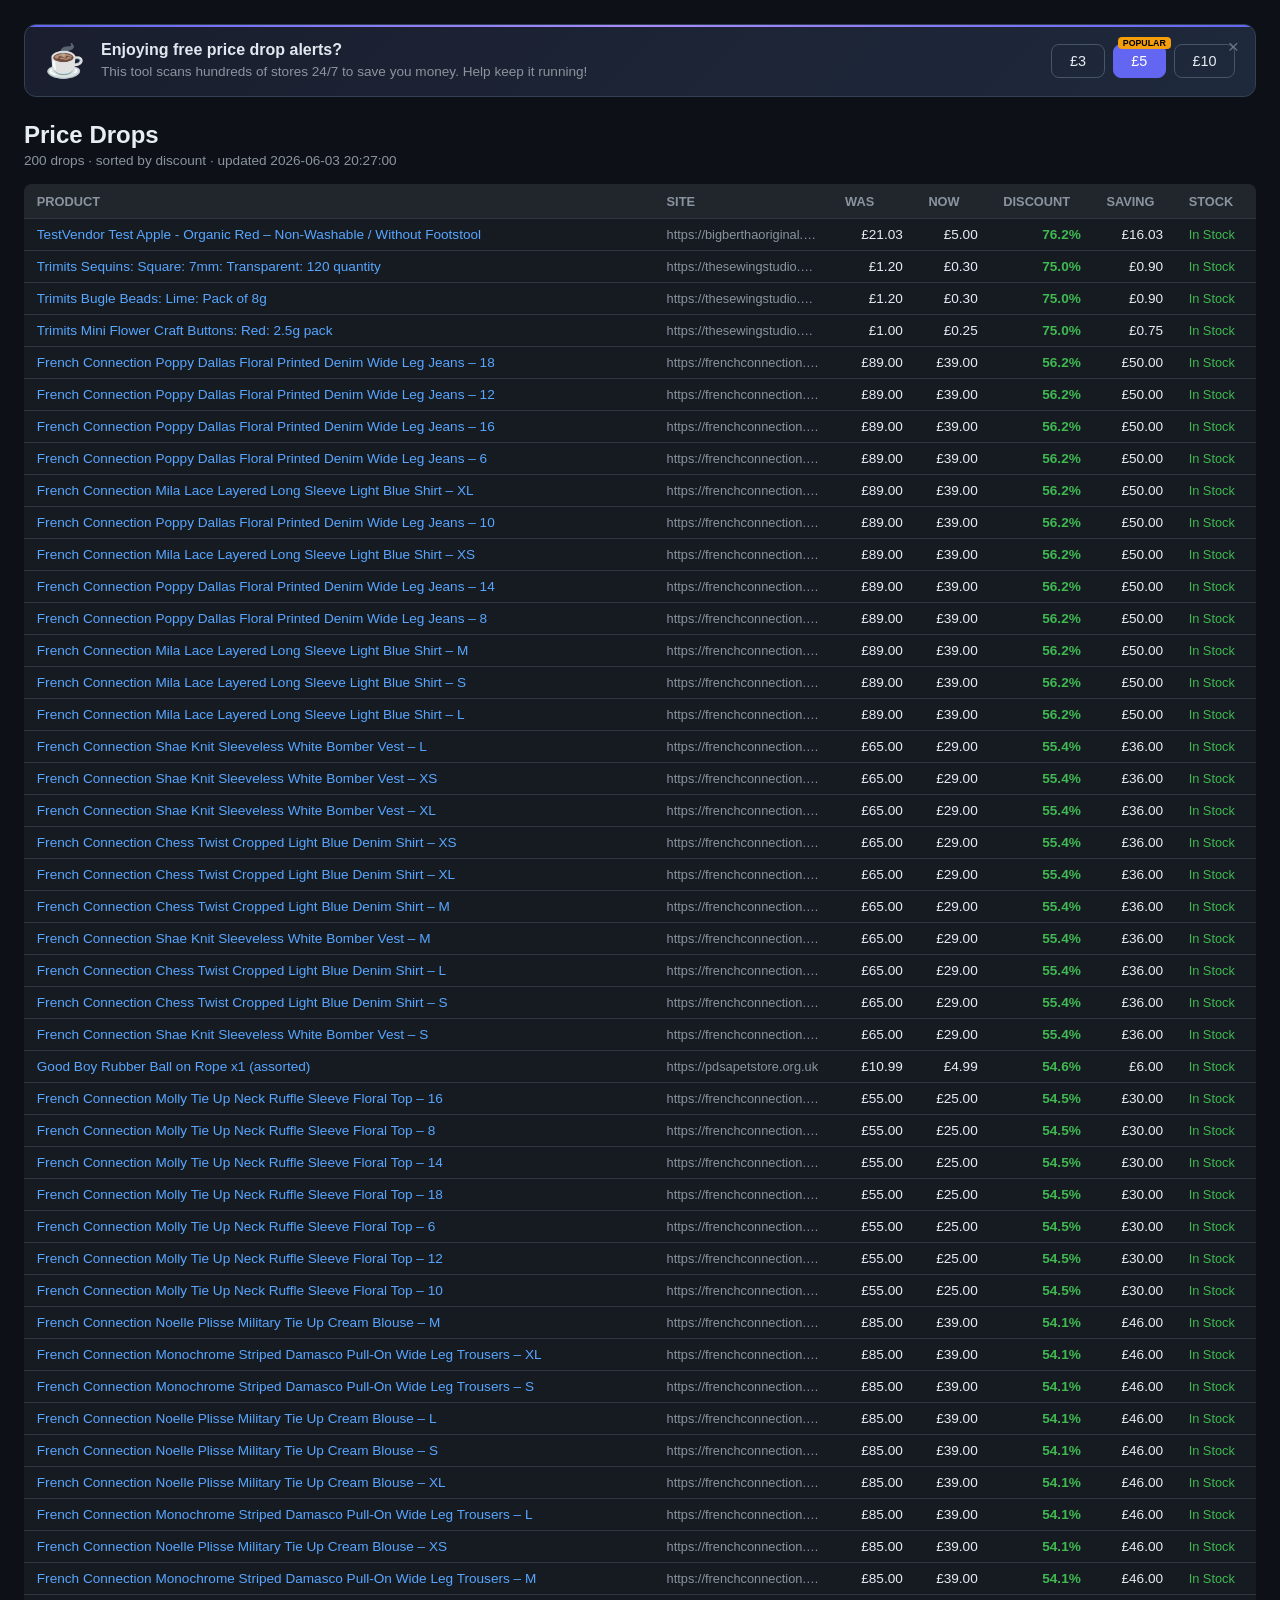
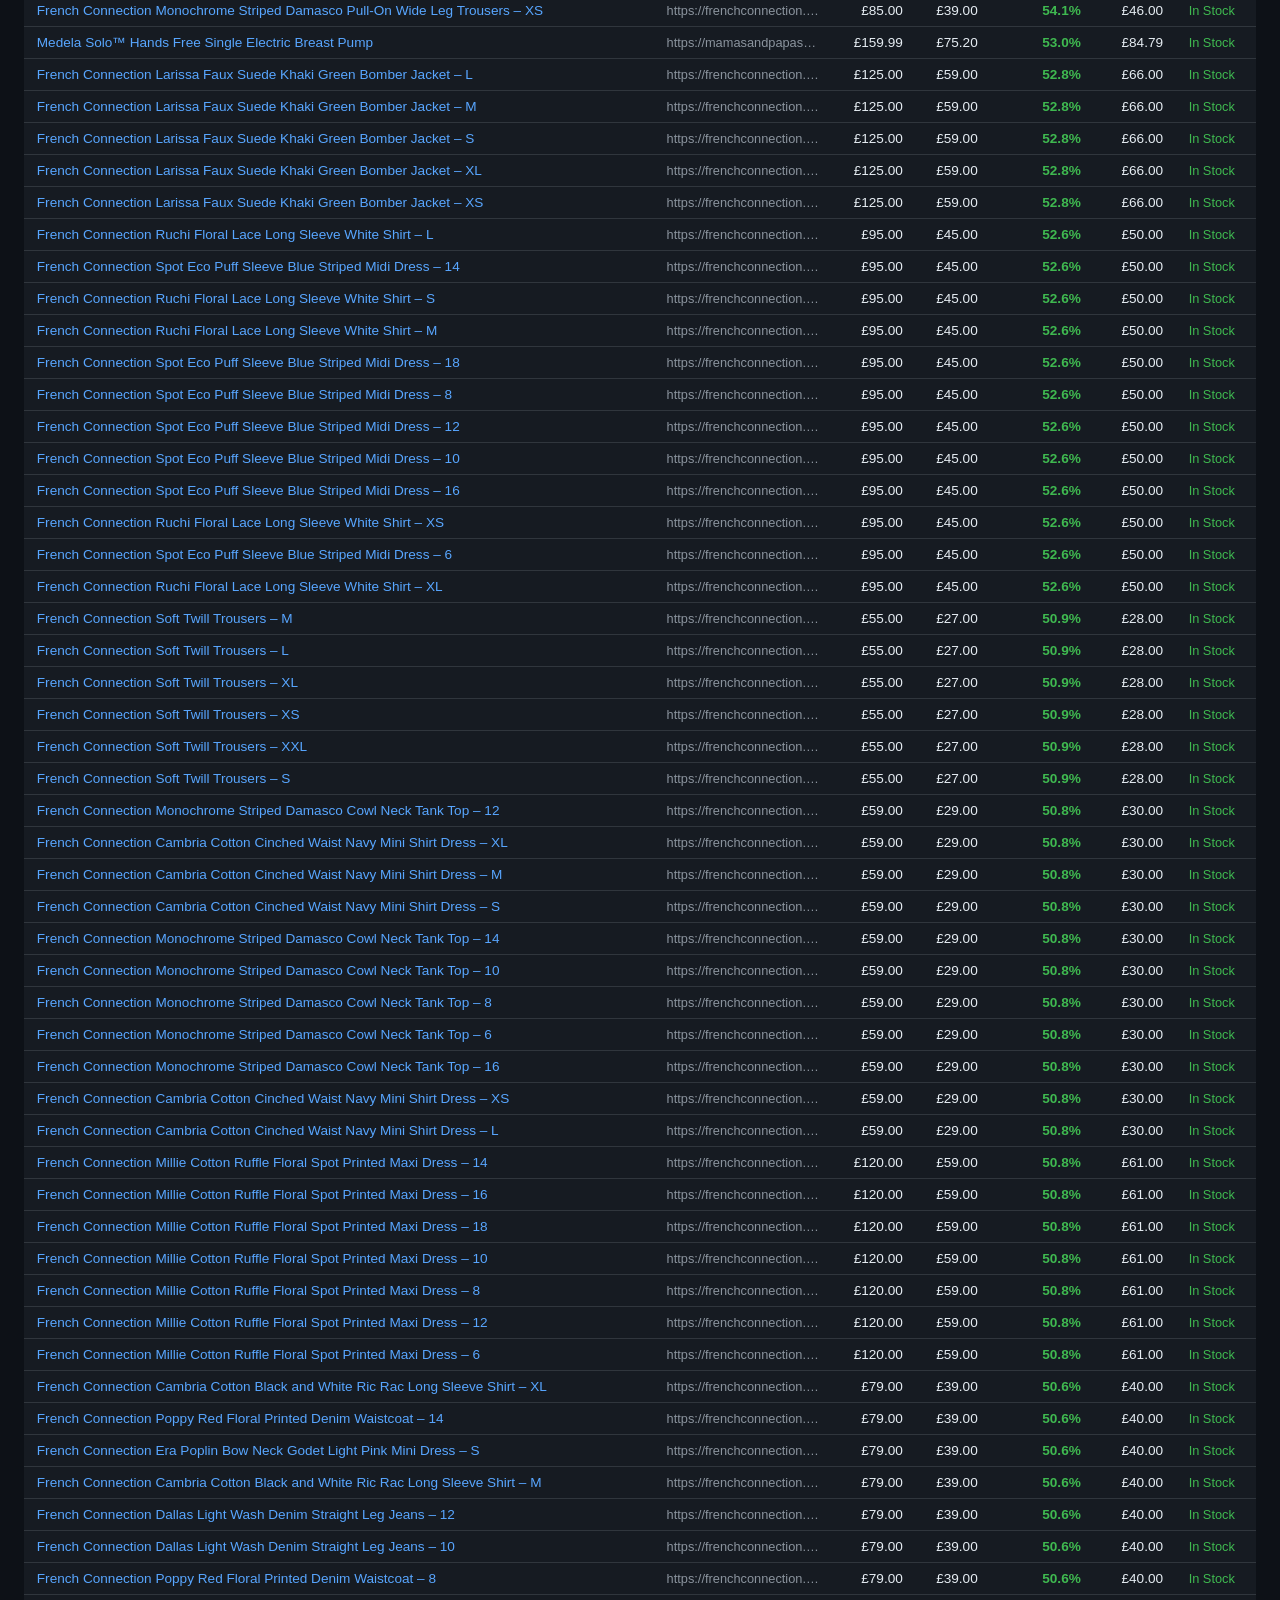
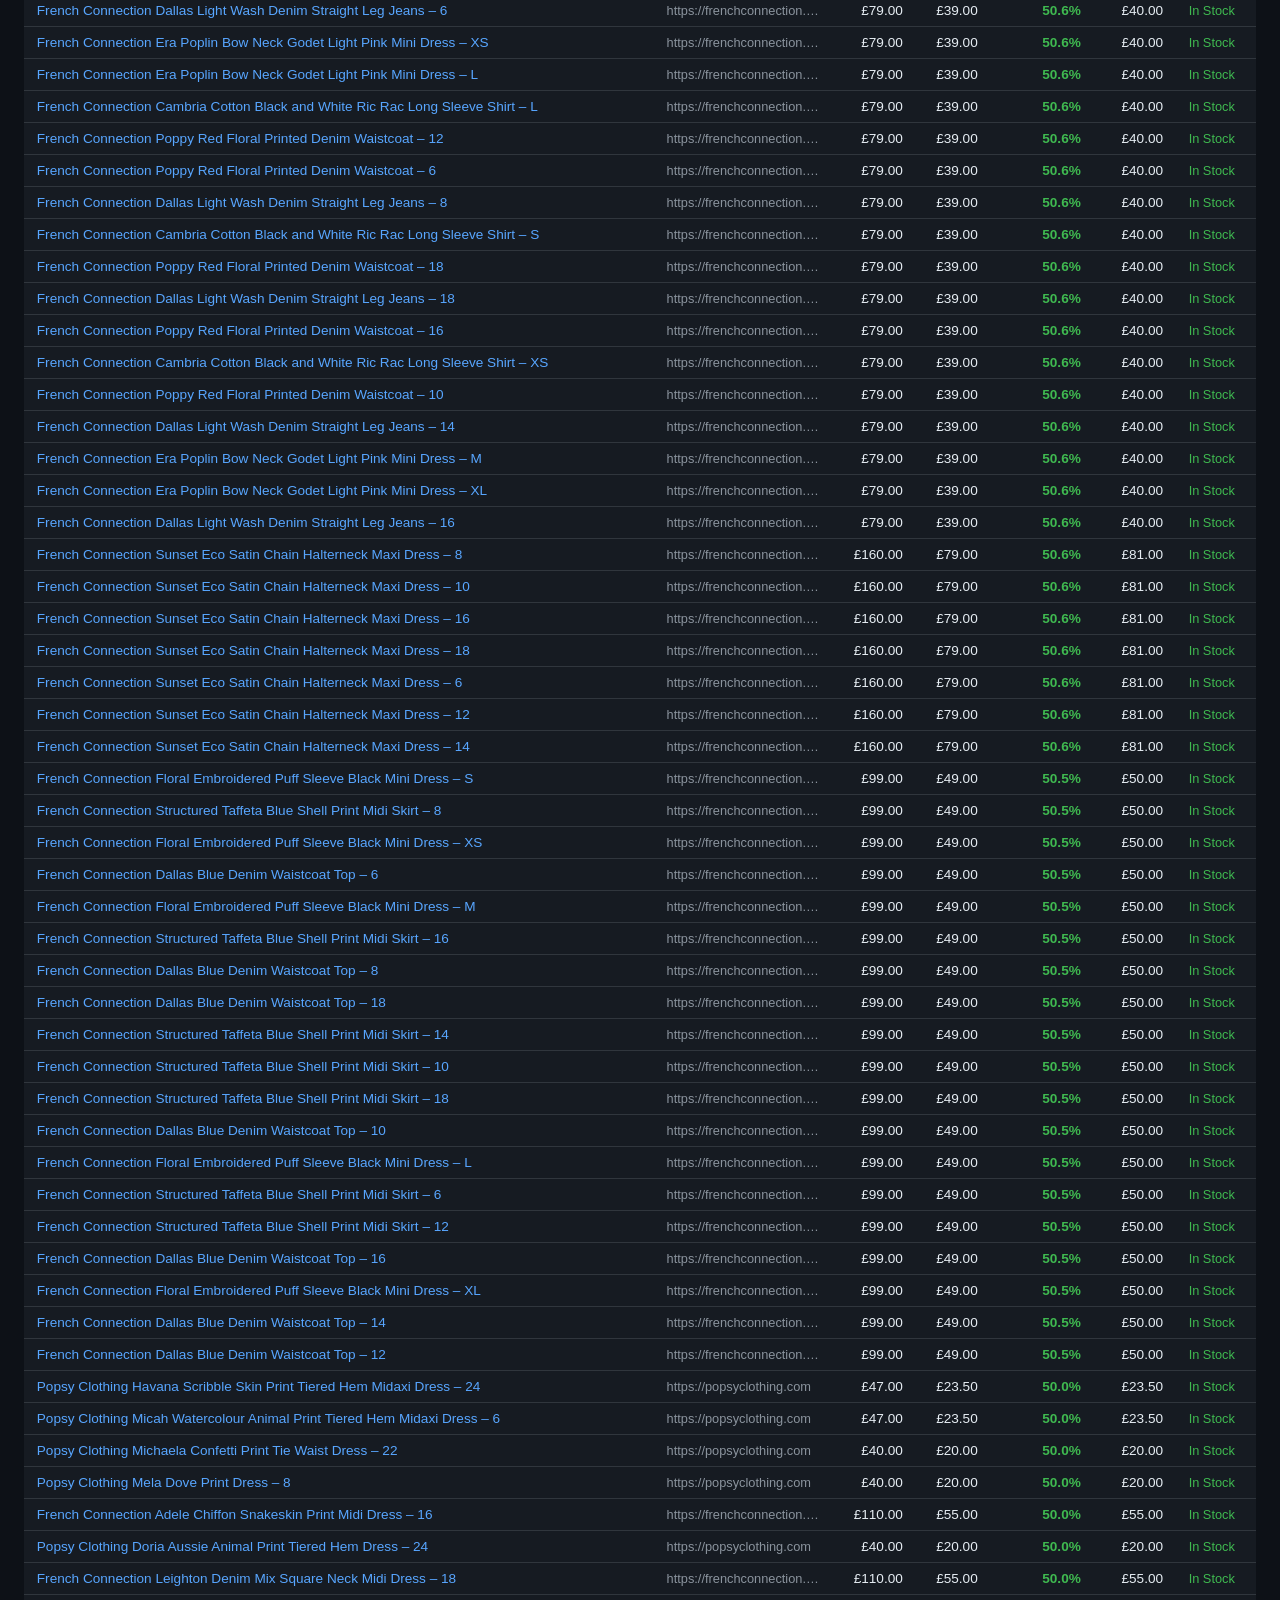
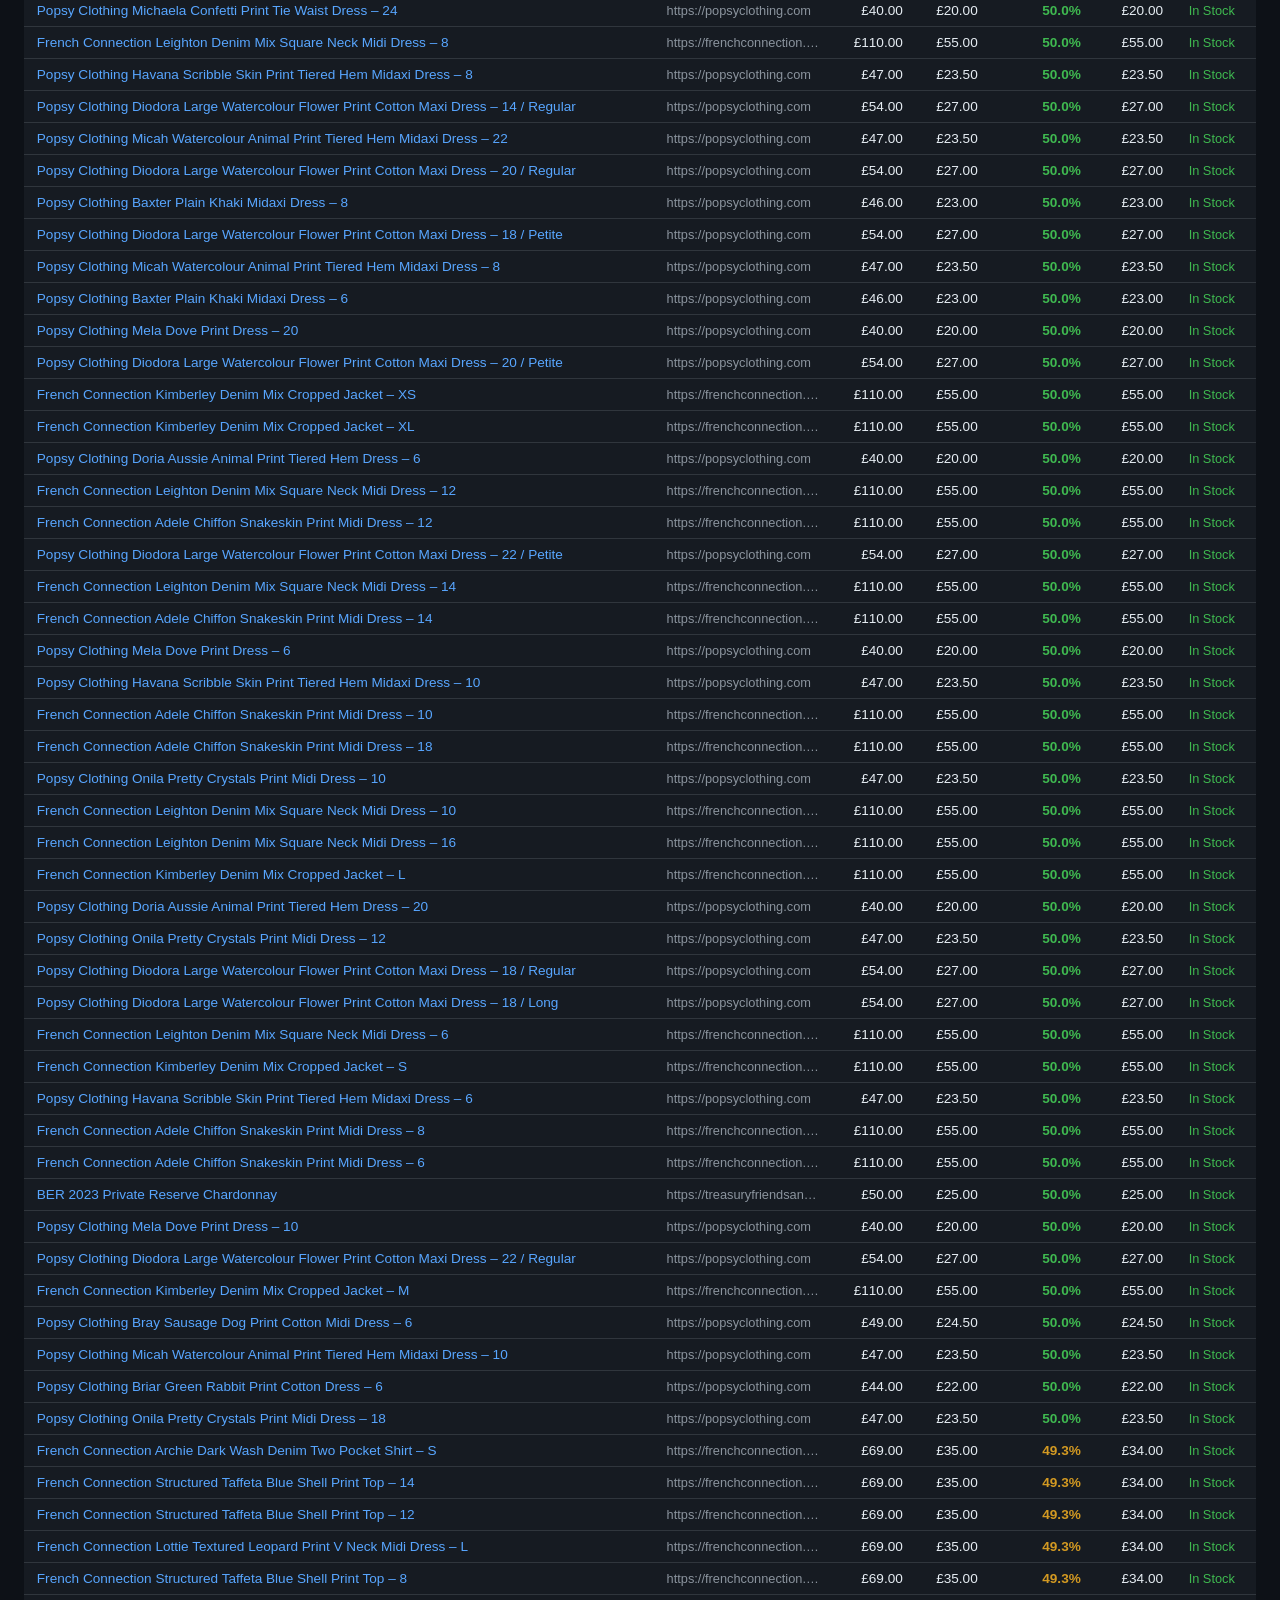
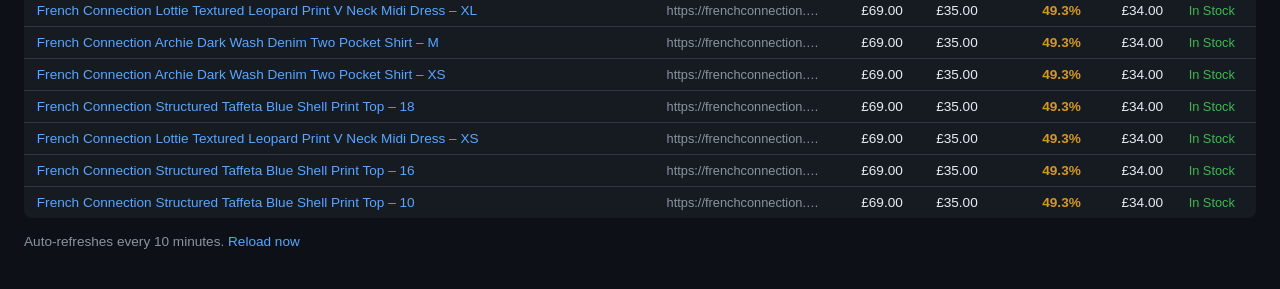
==== commit 1f85421b: "Update price drops - 2026-06-03 20:27:00" ====
--- a/docs/index.html
+++ b/docs/index.html
@@ -71,7 +71,7 @@
   </div>
 </div>
 <h1>Price Drops</h1>
-<p class="meta">200 drops &middot; sorted by discount &middot; updated 2026-06-03 20:16:36</p>
+<p class="meta">200 drops &middot; sorted by discount &middot; updated 2026-06-03 20:27:00</p>
 <table>
 <thead>
 <tr>
@@ -95,6 +95,15 @@
   <td><span class="in-stock">In Stock</span></td>
 </tr>
 <tr>
+  <td><a href="https://thesewingstudio.co.uk/products/sequins-7mm-square-ch5664?variant=43854155251946" target="_blank" rel="noopener">Trimits Sequins: Square: 7mm: Transparent: 120 quantity</a></td>
+  <td class="site">https://thesewingstudio.co.uk</td>
+  <td class="price">&pound;1.20</td>
+  <td class="price">&pound;0.30</td>
+  <td class="price disc-high">75.0%</td>
+  <td class="price">&pound;0.90</td>
+  <td><span class="in-stock">In Stock</span></td>
+</tr>
+<tr>
   <td><a href="https://thesewingstudio.co.uk/products/bugle-beads-ch5101?variant=43854031945962" target="_blank" rel="noopener">Trimits Bugle Beads: Lime: Pack of 8g</a></td>
   <td class="site">https://thesewingstudio.co.uk</td>
   <td class="price">&pound;1.20</td>
@@ -104,15 +113,6 @@
   <td><span class="in-stock">In Stock</span></td>
 </tr>
 <tr>
-  <td><a href="https://thesewingstudio.co.uk/products/sequins-7mm-square-ch5664?variant=43854155251946" target="_blank" rel="noopener">Trimits Sequins: Square: 7mm: Transparent: 120 quantity</a></td>
-  <td class="site">https://thesewingstudio.co.uk</td>
-  <td class="price">&pound;1.20</td>
-  <td class="price">&pound;0.30</td>
-  <td class="price disc-high">75.0%</td>
-  <td class="price">&pound;0.90</td>
-  <td><span class="in-stock">In Stock</span></td>
-</tr>
-<tr>
   <td><a href="https://thesewingstudio.co.uk/products/trimits-red-mini-flower-shaped-buttons-in-assorted-sizes-2-5g-pack?variant=43854404452586" target="_blank" rel="noopener">Trimits Mini Flower Craft Buttons: Red: 2.5g pack</a></td>
   <td class="site">https://thesewingstudio.co.uk</td>
   <td class="price">&pound;1.00</td>
@@ -122,6 +122,60 @@
   <td><span class="in-stock">In Stock</span></td>
 </tr>
 <tr>
+  <td><a href="https://frenchconnection.com/products/poppy-dallas-printed-denim-wide-leg-jeans-red-multi?variant=56192817725820" target="_blank" rel="noopener">French Connection Poppy Dallas Floral Printed Denim Wide Leg Jeans – 18</a></td>
+  <td class="site">https://frenchconnection.com</td>
+  <td class="price">&pound;89.00</td>
+  <td class="price">&pound;39.00</td>
+  <td class="price disc-high">56.2%</td>
+  <td class="price">&pound;50.00</td>
+  <td><span class="in-stock">In Stock</span></td>
+</tr>
+<tr>
+  <td><a href="https://frenchconnection.com/products/poppy-dallas-printed-denim-wide-leg-jeans-red-multi?variant=56172142592380" target="_blank" rel="noopener">French Connection Poppy Dallas Floral Printed Denim Wide Leg Jeans – 12</a></td>
+  <td class="site">https://frenchconnection.com</td>
+  <td class="price">&pound;89.00</td>
+  <td class="price">&pound;39.00</td>
+  <td class="price disc-high">56.2%</td>
+  <td class="price">&pound;50.00</td>
+  <td><span class="in-stock">In Stock</span></td>
+</tr>
+<tr>
+  <td><a href="https://frenchconnection.com/products/poppy-dallas-printed-denim-wide-leg-jeans-red-multi?variant=56172142657916" target="_blank" rel="noopener">French Connection Poppy Dallas Floral Printed Denim Wide Leg Jeans – 16</a></td>
+  <td class="site">https://frenchconnection.com</td>
+  <td class="price">&pound;89.00</td>
+  <td class="price">&pound;39.00</td>
+  <td class="price disc-high">56.2%</td>
+  <td class="price">&pound;50.00</td>
+  <td><span class="in-stock">In Stock</span></td>
+</tr>
+<tr>
+  <td><a href="https://frenchconnection.com/products/poppy-dallas-printed-denim-wide-leg-jeans-red-multi?variant=56172142494076" target="_blank" rel="noopener">French Connection Poppy Dallas Floral Printed Denim Wide Leg Jeans – 6</a></td>
+  <td class="site">https://frenchconnection.com</td>
+  <td class="price">&pound;89.00</td>
+  <td class="price">&pound;39.00</td>
+  <td class="price disc-high">56.2%</td>
+  <td class="price">&pound;50.00</td>
+  <td><span class="in-stock">In Stock</span></td>
+</tr>
+<tr>
+  <td><a href="https://frenchconnection.com/products/mila-georgette-lace-layered-shirt-pretty-blue?variant=56172149211516" target="_blank" rel="noopener">French Connection Mila Lace Layered Long Sleeve Light Blue Shirt – XL</a></td>
+  <td class="site">https://frenchconnection.com</td>
+  <td class="price">&pound;89.00</td>
+  <td class="price">&pound;39.00</td>
+  <td class="price disc-high">56.2%</td>
+  <td class="price">&pound;50.00</td>
+  <td><span class="in-stock">In Stock</span></td>
+</tr>
+<tr>
+  <td><a href="https://frenchconnection.com/products/poppy-dallas-printed-denim-wide-leg-jeans-red-multi?variant=56172142559612" target="_blank" rel="noopener">French Connection Poppy Dallas Floral Printed Denim Wide Leg Jeans – 10</a></td>
+  <td class="site">https://frenchconnection.com</td>
+  <td class="price">&pound;89.00</td>
+  <td class="price">&pound;39.00</td>
+  <td class="price disc-high">56.2%</td>
+  <td class="price">&pound;50.00</td>
+  <td><span class="in-stock">In Stock</span></td>
+</tr>
+<tr>
   <td><a href="https://frenchconnection.com/products/mila-georgette-lace-layered-shirt-pretty-blue?variant=56172149080444" target="_blank" rel="noopener">French Connection Mila Lace Layered Long Sleeve Light Blue Shirt – XS</a></td>
   <td class="site">https://frenchconnection.com</td>
   <td class="price">&pound;89.00</td>
@@ -131,7 +185,7 @@
   <td><span class="in-stock">In Stock</span></td>
 </tr>
 <tr>
-  <td><a href="https://frenchconnection.com/products/poppy-dallas-printed-denim-wide-leg-jeans-red-multi?variant=56172142559612" target="_blank" rel="noopener">French Connection Poppy Dallas Floral Printed Denim Wide Leg Jeans – 10</a></td>
+  <td><a href="https://frenchconnection.com/products/poppy-dallas-printed-denim-wide-leg-jeans-red-multi?variant=56172142625148" target="_blank" rel="noopener">French Connection Poppy Dallas Floral Printed Denim Wide Leg Jeans – 14</a></td>
   <td class="site">https://frenchconnection.com</td>
   <td class="price">&pound;89.00</td>
   <td class="price">&pound;39.00</td>
@@ -140,6 +194,24 @@
   <td><span class="in-stock">In Stock</span></td>
 </tr>
 <tr>
+  <td><a href="https://frenchconnection.com/products/poppy-dallas-printed-denim-wide-leg-jeans-red-multi?variant=56172142526844" target="_blank" rel="noopener">French Connection Poppy Dallas Floral Printed Denim Wide Leg Jeans – 8</a></td>
+  <td class="site">https://frenchconnection.com</td>
+  <td class="price">&pound;89.00</td>
+  <td class="price">&pound;39.00</td>
+  <td class="price disc-high">56.2%</td>
+  <td class="price">&pound;50.00</td>
+  <td><span class="in-stock">In Stock</span></td>
+</tr>
+<tr>
+  <td><a href="https://frenchconnection.com/products/mila-georgette-lace-layered-shirt-pretty-blue?variant=56172149145980" target="_blank" rel="noopener">French Connection Mila Lace Layered Long Sleeve Light Blue Shirt – M</a></td>
+  <td class="site">https://frenchconnection.com</td>
+  <td class="price">&pound;89.00</td>
+  <td class="price">&pound;39.00</td>
+  <td class="price disc-high">56.2%</td>
+  <td class="price">&pound;50.00</td>
+  <td><span class="in-stock">In Stock</span></td>
+</tr>
+<tr>
   <td><a href="https://frenchconnection.com/products/mila-georgette-lace-layered-shirt-pretty-blue?variant=56172149113212" target="_blank" rel="noopener">French Connection Mila Lace Layered Long Sleeve Light Blue Shirt – S</a></td>
   <td class="site">https://frenchconnection.com</td>
   <td class="price">&pound;89.00</td>
@@ -149,7 +221,7 @@
   <td><span class="in-stock">In Stock</span></td>
 </tr>
 <tr>
-  <td><a href="https://frenchconnection.com/products/poppy-dallas-printed-denim-wide-leg-jeans-red-multi?variant=56172142494076" target="_blank" rel="noopener">French Connection Poppy Dallas Floral Printed Denim Wide Leg Jeans – 6</a></td>
+  <td><a href="https://frenchconnection.com/products/mila-georgette-lace-layered-shirt-pretty-blue?variant=56172149178748" target="_blank" rel="noopener">French Connection Mila Lace Layered Long Sleeve Light Blue Shirt – L</a></td>
   <td class="site">https://frenchconnection.com</td>
   <td class="price">&pound;89.00</td>
   <td class="price">&pound;39.00</td>
@@ -158,79 +230,7 @@
   <td><span class="in-stock">In Stock</span></td>
 </tr>
 <tr>
-  <td><a href="https://frenchconnection.com/products/poppy-dallas-printed-denim-wide-leg-jeans-red-multi?variant=56172142526844" target="_blank" rel="noopener">French Connection Poppy Dallas Floral Printed Denim Wide Leg Jeans – 8</a></td>
-  <td class="site">https://frenchconnection.com</td>
-  <td class="price">&pound;89.00</td>
-  <td class="price">&pound;39.00</td>
-  <td class="price disc-high">56.2%</td>
-  <td class="price">&pound;50.00</td>
-  <td><span class="in-stock">In Stock</span></td>
-</tr>
-<tr>
-  <td><a href="https://frenchconnection.com/products/mila-georgette-lace-layered-shirt-pretty-blue?variant=56172149145980" target="_blank" rel="noopener">French Connection Mila Lace Layered Long Sleeve Light Blue Shirt – M</a></td>
-  <td class="site">https://frenchconnection.com</td>
-  <td class="price">&pound;89.00</td>
-  <td class="price">&pound;39.00</td>
-  <td class="price disc-high">56.2%</td>
-  <td class="price">&pound;50.00</td>
-  <td><span class="in-stock">In Stock</span></td>
-</tr>
-<tr>
-  <td><a href="https://frenchconnection.com/products/poppy-dallas-printed-denim-wide-leg-jeans-red-multi?variant=56192817725820" target="_blank" rel="noopener">French Connection Poppy Dallas Floral Printed Denim Wide Leg Jeans – 18</a></td>
-  <td class="site">https://frenchconnection.com</td>
-  <td class="price">&pound;89.00</td>
-  <td class="price">&pound;39.00</td>
-  <td class="price disc-high">56.2%</td>
-  <td class="price">&pound;50.00</td>
-  <td><span class="in-stock">In Stock</span></td>
-</tr>
-<tr>
-  <td><a href="https://frenchconnection.com/products/mila-georgette-lace-layered-shirt-pretty-blue?variant=56172149211516" target="_blank" rel="noopener">French Connection Mila Lace Layered Long Sleeve Light Blue Shirt – XL</a></td>
-  <td class="site">https://frenchconnection.com</td>
-  <td class="price">&pound;89.00</td>
-  <td class="price">&pound;39.00</td>
-  <td class="price disc-high">56.2%</td>
-  <td class="price">&pound;50.00</td>
-  <td><span class="in-stock">In Stock</span></td>
-</tr>
-<tr>
-  <td><a href="https://frenchconnection.com/products/poppy-dallas-printed-denim-wide-leg-jeans-red-multi?variant=56172142657916" target="_blank" rel="noopener">French Connection Poppy Dallas Floral Printed Denim Wide Leg Jeans – 16</a></td>
-  <td class="site">https://frenchconnection.com</td>
-  <td class="price">&pound;89.00</td>
-  <td class="price">&pound;39.00</td>
-  <td class="price disc-high">56.2%</td>
-  <td class="price">&pound;50.00</td>
-  <td><span class="in-stock">In Stock</span></td>
-</tr>
-<tr>
-  <td><a href="https://frenchconnection.com/products/poppy-dallas-printed-denim-wide-leg-jeans-red-multi?variant=56172142592380" target="_blank" rel="noopener">French Connection Poppy Dallas Floral Printed Denim Wide Leg Jeans – 12</a></td>
-  <td class="site">https://frenchconnection.com</td>
-  <td class="price">&pound;89.00</td>
-  <td class="price">&pound;39.00</td>
-  <td class="price disc-high">56.2%</td>
-  <td class="price">&pound;50.00</td>
-  <td><span class="in-stock">In Stock</span></td>
-</tr>
-<tr>
-  <td><a href="https://frenchconnection.com/products/mila-georgette-lace-layered-shirt-pretty-blue?variant=56172149178748" target="_blank" rel="noopener">French Connection Mila Lace Layered Long Sleeve Light Blue Shirt – L</a></td>
-  <td class="site">https://frenchconnection.com</td>
-  <td class="price">&pound;89.00</td>
-  <td class="price">&pound;39.00</td>
-  <td class="price disc-high">56.2%</td>
-  <td class="price">&pound;50.00</td>
-  <td><span class="in-stock">In Stock</span></td>
-</tr>
-<tr>
-  <td><a href="https://frenchconnection.com/products/poppy-dallas-printed-denim-wide-leg-jeans-red-multi?variant=56172142625148" target="_blank" rel="noopener">French Connection Poppy Dallas Floral Printed Denim Wide Leg Jeans – 14</a></td>
-  <td class="site">https://frenchconnection.com</td>
-  <td class="price">&pound;89.00</td>
-  <td class="price">&pound;39.00</td>
-  <td class="price disc-high">56.2%</td>
-  <td class="price">&pound;50.00</td>
-  <td><span class="in-stock">In Stock</span></td>
-</tr>
-<tr>
-  <td><a href="https://frenchconnection.com/products/chess-twist-cropped-denim-shirt-beach-blue?variant=56172149703036" target="_blank" rel="noopener">French Connection Chess Twist Cropped Light Blue Denim Shirt – M</a></td>
+  <td><a href="https://frenchconnection.com/products/shae-knit-sleeveless-bomber-vest-summer-white?variant=55975344275836" target="_blank" rel="noopener">French Connection Shae Knit Sleeveless White Bomber Vest – L</a></td>
   <td class="site">https://frenchconnection.com</td>
   <td class="price">&pound;65.00</td>
   <td class="price">&pound;29.00</td>
@@ -239,7 +239,7 @@
   <td><span class="in-stock">In Stock</span></td>
 </tr>
 <tr>
-  <td><a href="https://frenchconnection.com/products/chess-twist-cropped-denim-shirt-beach-blue?variant=56172149670268" target="_blank" rel="noopener">French Connection Chess Twist Cropped Light Blue Denim Shirt – S</a></td>
+  <td><a href="https://frenchconnection.com/products/shae-knit-sleeveless-bomber-vest-summer-white?variant=55975344177532" target="_blank" rel="noopener">French Connection Shae Knit Sleeveless White Bomber Vest – XS</a></td>
   <td class="site">https://frenchconnection.com</td>
   <td class="price">&pound;65.00</td>
   <td class="price">&pound;29.00</td>
@@ -257,7 +257,7 @@
   <td><span class="in-stock">In Stock</span></td>
 </tr>
 <tr>
-  <td><a href="https://frenchconnection.com/products/shae-knit-sleeveless-bomber-vest-summer-white?variant=55975344275836" target="_blank" rel="noopener">French Connection Shae Knit Sleeveless White Bomber Vest – L</a></td>
+  <td><a href="https://frenchconnection.com/products/chess-twist-cropped-denim-shirt-beach-blue?variant=56172149637500" target="_blank" rel="noopener">French Connection Chess Twist Cropped Light Blue Denim Shirt – XS</a></td>
   <td class="site">https://frenchconnection.com</td>
   <td class="price">&pound;65.00</td>
   <td class="price">&pound;29.00</td>
@@ -266,7 +266,7 @@
   <td><span class="in-stock">In Stock</span></td>
 </tr>
 <tr>
-  <td><a href="https://frenchconnection.com/products/chess-twist-cropped-denim-shirt-beach-blue?variant=56172149637500" target="_blank" rel="noopener">French Connection Chess Twist Cropped Light Blue Denim Shirt – XS</a></td>
+  <td><a href="https://frenchconnection.com/products/chess-twist-cropped-denim-shirt-beach-blue?variant=56172149768572" target="_blank" rel="noopener">French Connection Chess Twist Cropped Light Blue Denim Shirt – XL</a></td>
   <td class="site">https://frenchconnection.com</td>
   <td class="price">&pound;65.00</td>
   <td class="price">&pound;29.00</td>
@@ -275,7 +275,7 @@
   <td><span class="in-stock">In Stock</span></td>
 </tr>
 <tr>
-  <td><a href="https://frenchconnection.com/products/shae-knit-sleeveless-bomber-vest-summer-white?variant=55975344177532" target="_blank" rel="noopener">French Connection Shae Knit Sleeveless White Bomber Vest – XS</a></td>
+  <td><a href="https://frenchconnection.com/products/chess-twist-cropped-denim-shirt-beach-blue?variant=56172149703036" target="_blank" rel="noopener">French Connection Chess Twist Cropped Light Blue Denim Shirt – M</a></td>
   <td class="site">https://frenchconnection.com</td>
   <td class="price">&pound;65.00</td>
   <td class="price">&pound;29.00</td>
@@ -284,7 +284,7 @@
   <td><span class="in-stock">In Stock</span></td>
 </tr>
 <tr>
-  <td><a href="https://frenchconnection.com/products/shae-knit-sleeveless-bomber-vest-summer-white?variant=55975344210300" target="_blank" rel="noopener">French Connection Shae Knit Sleeveless White Bomber Vest – S</a></td>
+  <td><a href="https://frenchconnection.com/products/shae-knit-sleeveless-bomber-vest-summer-white?variant=55975344243068" target="_blank" rel="noopener">French Connection Shae Knit Sleeveless White Bomber Vest – M</a></td>
   <td class="site">https://frenchconnection.com</td>
   <td class="price">&pound;65.00</td>
   <td class="price">&pound;29.00</td>
@@ -293,7 +293,7 @@
   <td><span class="in-stock">In Stock</span></td>
 </tr>
 <tr>
-  <td><a href="https://frenchconnection.com/products/shae-knit-sleeveless-bomber-vest-summer-white?variant=55975344243068" target="_blank" rel="noopener">French Connection Shae Knit Sleeveless White Bomber Vest – M</a></td>
+  <td><a href="https://frenchconnection.com/products/chess-twist-cropped-denim-shirt-beach-blue?variant=56172149735804" target="_blank" rel="noopener">French Connection Chess Twist Cropped Light Blue Denim Shirt – L</a></td>
   <td class="site">https://frenchconnection.com</td>
   <td class="price">&pound;65.00</td>
   <td class="price">&pound;29.00</td>
@@ -302,7 +302,7 @@
   <td><span class="in-stock">In Stock</span></td>
 </tr>
 <tr>
-  <td><a href="https://frenchconnection.com/products/chess-twist-cropped-denim-shirt-beach-blue?variant=56172149768572" target="_blank" rel="noopener">French Connection Chess Twist Cropped Light Blue Denim Shirt – XL</a></td>
+  <td><a href="https://frenchconnection.com/products/chess-twist-cropped-denim-shirt-beach-blue?variant=56172149670268" target="_blank" rel="noopener">French Connection Chess Twist Cropped Light Blue Denim Shirt – S</a></td>
   <td class="site">https://frenchconnection.com</td>
   <td class="price">&pound;65.00</td>
   <td class="price">&pound;29.00</td>
@@ -311,7 +311,7 @@
   <td><span class="in-stock">In Stock</span></td>
 </tr>
 <tr>
-  <td><a href="https://frenchconnection.com/products/chess-twist-cropped-denim-shirt-beach-blue?variant=56172149735804" target="_blank" rel="noopener">French Connection Chess Twist Cropped Light Blue Denim Shirt – L</a></td>
+  <td><a href="https://frenchconnection.com/products/shae-knit-sleeveless-bomber-vest-summer-white?variant=55975344210300" target="_blank" rel="noopener">French Connection Shae Knit Sleeveless White Bomber Vest – S</a></td>
   <td class="site">https://frenchconnection.com</td>
   <td class="price">&pound;65.00</td>
   <td class="price">&pound;29.00</td>
@@ -329,7 +329,7 @@
   <td><span class="in-stock">In Stock</span></td>
 </tr>
 <tr>
-  <td><a href="https://frenchconnection.com/products/molly-emina-ruffle-sleeve-top-multi?variant=55975349584252" target="_blank" rel="noopener">French Connection Molly Tie Up Neck Ruffle Sleeve Floral Top – 10</a></td>
+  <td><a href="https://frenchconnection.com/products/molly-emina-ruffle-sleeve-top-multi?variant=55975349682556" target="_blank" rel="noopener">French Connection Molly Tie Up Neck Ruffle Sleeve Floral Top – 16</a></td>
   <td class="site">https://frenchconnection.com</td>
   <td class="price">&pound;55.00</td>
   <td class="price">&pound;25.00</td>
@@ -338,7 +338,7 @@
   <td><span class="in-stock">In Stock</span></td>
 </tr>
 <tr>
-  <td><a href="https://frenchconnection.com/products/molly-emina-ruffle-sleeve-top-multi?variant=55975349649788" target="_blank" rel="noopener">French Connection Molly Tie Up Neck Ruffle Sleeve Floral Top – 14</a></td>
+  <td><a href="https://frenchconnection.com/products/molly-emina-ruffle-sleeve-top-multi?variant=55975349551484" target="_blank" rel="noopener">French Connection Molly Tie Up Neck Ruffle Sleeve Floral Top – 8</a></td>
   <td class="site">https://frenchconnection.com</td>
   <td class="price">&pound;55.00</td>
   <td class="price">&pound;25.00</td>
@@ -347,7 +347,7 @@
   <td><span class="in-stock">In Stock</span></td>
 </tr>
 <tr>
-  <td><a href="https://frenchconnection.com/products/molly-emina-ruffle-sleeve-top-multi?variant=55975349617020" target="_blank" rel="noopener">French Connection Molly Tie Up Neck Ruffle Sleeve Floral Top – 12</a></td>
+  <td><a href="https://frenchconnection.com/products/molly-emina-ruffle-sleeve-top-multi?variant=55975349649788" target="_blank" rel="noopener">French Connection Molly Tie Up Neck Ruffle Sleeve Floral Top – 14</a></td>
   <td class="site">https://frenchconnection.com</td>
   <td class="price">&pound;55.00</td>
   <td class="price">&pound;25.00</td>
@@ -356,7 +356,7 @@
   <td><span class="in-stock">In Stock</span></td>
 </tr>
 <tr>
-  <td><a href="https://frenchconnection.com/products/molly-emina-ruffle-sleeve-top-multi?variant=55975349551484" target="_blank" rel="noopener">French Connection Molly Tie Up Neck Ruffle Sleeve Floral Top – 8</a></td>
+  <td><a href="https://frenchconnection.com/products/molly-emina-ruffle-sleeve-top-multi?variant=56395412898172" target="_blank" rel="noopener">French Connection Molly Tie Up Neck Ruffle Sleeve Floral Top – 18</a></td>
   <td class="site">https://frenchconnection.com</td>
   <td class="price">&pound;55.00</td>
   <td class="price">&pound;25.00</td>
@@ -365,7 +365,7 @@
   <td><span class="in-stock">In Stock</span></td>
 </tr>
 <tr>
-  <td><a href="https://frenchconnection.com/products/molly-emina-ruffle-sleeve-top-multi?variant=56395412898172" target="_blank" rel="noopener">French Connection Molly Tie Up Neck Ruffle Sleeve Floral Top – 18</a></td>
+  <td><a href="https://frenchconnection.com/products/molly-emina-ruffle-sleeve-top-multi?variant=55975349518716" target="_blank" rel="noopener">French Connection Molly Tie Up Neck Ruffle Sleeve Floral Top – 6</a></td>
   <td class="site">https://frenchconnection.com</td>
   <td class="price">&pound;55.00</td>
   <td class="price">&pound;25.00</td>
@@ -374,7 +374,7 @@
   <td><span class="in-stock">In Stock</span></td>
 </tr>
 <tr>
-  <td><a href="https://frenchconnection.com/products/molly-emina-ruffle-sleeve-top-multi?variant=55975349682556" target="_blank" rel="noopener">French Connection Molly Tie Up Neck Ruffle Sleeve Floral Top – 16</a></td>
+  <td><a href="https://frenchconnection.com/products/molly-emina-ruffle-sleeve-top-multi?variant=55975349617020" target="_blank" rel="noopener">French Connection Molly Tie Up Neck Ruffle Sleeve Floral Top – 12</a></td>
   <td class="site">https://frenchconnection.com</td>
   <td class="price">&pound;55.00</td>
   <td class="price">&pound;25.00</td>
@@ -383,7 +383,7 @@
   <td><span class="in-stock">In Stock</span></td>
 </tr>
 <tr>
-  <td><a href="https://frenchconnection.com/products/molly-emina-ruffle-sleeve-top-multi?variant=55975349518716" target="_blank" rel="noopener">French Connection Molly Tie Up Neck Ruffle Sleeve Floral Top – 6</a></td>
+  <td><a href="https://frenchconnection.com/products/molly-emina-ruffle-sleeve-top-multi?variant=55975349584252" target="_blank" rel="noopener">French Connection Molly Tie Up Neck Ruffle Sleeve Floral Top – 10</a></td>
   <td class="site">https://frenchconnection.com</td>
   <td class="price">&pound;55.00</td>
   <td class="price">&pound;25.00</td>
@@ -392,7 +392,7 @@
   <td><span class="in-stock">In Stock</span></td>
 </tr>
 <tr>
-  <td><a href="https://frenchconnection.com/products/noelle-plisse-military-tie-up-blouse-porcelain-cream?variant=55975340212604" target="_blank" rel="noopener">French Connection Noelle Plisse Military Tie Up Cream Blouse – S</a></td>
+  <td><a href="https://frenchconnection.com/products/noelle-plisse-military-tie-up-blouse-porcelain-cream?variant=55975340245372" target="_blank" rel="noopener">French Connection Noelle Plisse Military Tie Up Cream Blouse – M</a></td>
   <td class="site">https://frenchconnection.com</td>
   <td class="price">&pound;85.00</td>
   <td class="price">&pound;39.00</td>
@@ -401,7 +401,7 @@
   <td><span class="in-stock">In Stock</span></td>
 </tr>
 <tr>
-  <td><a href="https://frenchconnection.com/products/noelle-plisse-military-tie-up-blouse-porcelain-cream?variant=55975340245372" target="_blank" rel="noopener">French Connection Noelle Plisse Military Tie Up Cream Blouse – M</a></td>
+  <td><a href="https://frenchconnection.com/products/striped-damasco-wide-leg-trousers-porcelain-cream-black?variant=56172152979836" target="_blank" rel="noopener">French Connection Monochrome Striped Damasco Pull-On Wide Leg Trousers – XL</a></td>
   <td class="site">https://frenchconnection.com</td>
   <td class="price">&pound;85.00</td>
   <td class="price">&pound;39.00</td>
@@ -410,7 +410,7 @@
   <td><span class="in-stock">In Stock</span></td>
 </tr>
 <tr>
-  <td><a href="https://frenchconnection.com/products/noelle-plisse-military-tie-up-blouse-porcelain-cream?variant=55975340179836" target="_blank" rel="noopener">French Connection Noelle Plisse Military Tie Up Cream Blouse – XS</a></td>
+  <td><a href="https://frenchconnection.com/products/striped-damasco-wide-leg-trousers-porcelain-cream-black?variant=56172152881532" target="_blank" rel="noopener">French Connection Monochrome Striped Damasco Pull-On Wide Leg Trousers – S</a></td>
   <td class="site">https://frenchconnection.com</td>
   <td class="price">&pound;85.00</td>
   <td class="price">&pound;39.00</td>
@@ -419,7 +419,7 @@
   <td><span class="in-stock">In Stock</span></td>
 </tr>
 <tr>
-  <td><a href="https://frenchconnection.com/products/striped-damasco-wide-leg-trousers-porcelain-cream-black?variant=56172152881532" target="_blank" rel="noopener">French Connection Monochrome Striped Damasco Pull-On Wide Leg Trousers – S</a></td>
+  <td><a href="https://frenchconnection.com/products/noelle-plisse-military-tie-up-blouse-porcelain-cream?variant=55975340278140" target="_blank" rel="noopener">French Connection Noelle Plisse Military Tie Up Cream Blouse – L</a></td>
   <td class="site">https://frenchconnection.com</td>
   <td class="price">&pound;85.00</td>
   <td class="price">&pound;39.00</td>
@@ -428,7 +428,7 @@
   <td><span class="in-stock">In Stock</span></td>
 </tr>
 <tr>
-  <td><a href="https://frenchconnection.com/products/noelle-plisse-military-tie-up-blouse-porcelain-cream?variant=55975340310908" target="_blank" rel="noopener">French Connection Noelle Plisse Military Tie Up Cream Blouse – XL</a></td>
+  <td><a href="https://frenchconnection.com/products/noelle-plisse-military-tie-up-blouse-porcelain-cream?variant=55975340212604" target="_blank" rel="noopener">French Connection Noelle Plisse Military Tie Up Cream Blouse – S</a></td>
   <td class="site">https://frenchconnection.com</td>
   <td class="price">&pound;85.00</td>
   <td class="price">&pound;39.00</td>
@@ -437,7 +437,7 @@
   <td><span class="in-stock">In Stock</span></td>
 </tr>
 <tr>
-  <td><a href="https://frenchconnection.com/products/striped-damasco-wide-leg-trousers-porcelain-cream-black?variant=56172152947068" target="_blank" rel="noopener">French Connection Monochrome Striped Damasco Pull-On Wide Leg Trousers – L</a></td>
+  <td><a href="https://frenchconnection.com/products/noelle-plisse-military-tie-up-blouse-porcelain-cream?variant=55975340310908" target="_blank" rel="noopener">French Connection Noelle Plisse Military Tie Up Cream Blouse – XL</a></td>
   <td class="site">https://frenchconnection.com</td>
   <td class="price">&pound;85.00</td>
   <td class="price">&pound;39.00</td>
@@ -446,7 +446,7 @@
   <td><span class="in-stock">In Stock</span></td>
 </tr>
 <tr>
-  <td><a href="https://frenchconnection.com/products/noelle-plisse-military-tie-up-blouse-porcelain-cream?variant=55975340278140" target="_blank" rel="noopener">French Connection Noelle Plisse Military Tie Up Cream Blouse – L</a></td>
+  <td><a href="https://frenchconnection.com/products/striped-damasco-wide-leg-trousers-porcelain-cream-black?variant=56172152947068" target="_blank" rel="noopener">French Connection Monochrome Striped Damasco Pull-On Wide Leg Trousers – L</a></td>
   <td class="site">https://frenchconnection.com</td>
   <td class="price">&pound;85.00</td>
   <td class="price">&pound;39.00</td>
@@ -455,7 +455,7 @@
   <td><span class="in-stock">In Stock</span></td>
 </tr>
 <tr>
-  <td><a href="https://frenchconnection.com/products/striped-damasco-wide-leg-trousers-porcelain-cream-black?variant=56172152914300" target="_blank" rel="noopener">French Connection Monochrome Striped Damasco Pull-On Wide Leg Trousers – M</a></td>
+  <td><a href="https://frenchconnection.com/products/noelle-plisse-military-tie-up-blouse-porcelain-cream?variant=55975340179836" target="_blank" rel="noopener">French Connection Noelle Plisse Military Tie Up Cream Blouse – XS</a></td>
   <td class="site">https://frenchconnection.com</td>
   <td class="price">&pound;85.00</td>
   <td class="price">&pound;39.00</td>
@@ -464,7 +464,7 @@
   <td><span class="in-stock">In Stock</span></td>
 </tr>
 <tr>
-  <td><a href="https://frenchconnection.com/products/striped-damasco-wide-leg-trousers-porcelain-cream-black?variant=56172152979836" target="_blank" rel="noopener">French Connection Monochrome Striped Damasco Pull-On Wide Leg Trousers – XL</a></td>
+  <td><a href="https://frenchconnection.com/products/striped-damasco-wide-leg-trousers-porcelain-cream-black?variant=56172152914300" target="_blank" rel="noopener">French Connection Monochrome Striped Damasco Pull-On Wide Leg Trousers – M</a></td>
   <td class="site">https://frenchconnection.com</td>
   <td class="price">&pound;85.00</td>
   <td class="price">&pound;39.00</td>
@@ -500,7 +500,7 @@
   <td><span class="in-stock">In Stock</span></td>
 </tr>
 <tr>
-  <td><a href="https://frenchconnection.com/products/larissa-faux-suede-bomber-jacket-vintage-khaki-green?variant=55975352271228" target="_blank" rel="noopener">French Connection Larissa Faux Suede Khaki Green Bomber Jacket – S</a></td>
+  <td><a href="https://frenchconnection.com/products/larissa-faux-suede-bomber-jacket-vintage-khaki-green?variant=55975352303996" target="_blank" rel="noopener">French Connection Larissa Faux Suede Khaki Green Bomber Jacket – M</a></td>
   <td class="site">https://frenchconnection.com</td>
   <td class="price">&pound;125.00</td>
   <td class="price">&pound;59.00</td>
@@ -509,7 +509,7 @@
   <td><span class="in-stock">In Stock</span></td>
 </tr>
 <tr>
-  <td><a href="https://frenchconnection.com/products/larissa-faux-suede-bomber-jacket-vintage-khaki-green?variant=55975352303996" target="_blank" rel="noopener">French Connection Larissa Faux Suede Khaki Green Bomber Jacket – M</a></td>
+  <td><a href="https://frenchconnection.com/products/larissa-faux-suede-bomber-jacket-vintage-khaki-green?variant=55975352271228" target="_blank" rel="noopener">French Connection Larissa Faux Suede Khaki Green Bomber Jacket – S</a></td>
   <td class="site">https://frenchconnection.com</td>
   <td class="price">&pound;125.00</td>
   <td class="price">&pound;59.00</td>
@@ -518,7 +518,7 @@
   <td><span class="in-stock">In Stock</span></td>
 </tr>
 <tr>
-  <td><a href="https://frenchconnection.com/products/larissa-faux-suede-bomber-jacket-vintage-khaki-green?variant=55975352238460" target="_blank" rel="noopener">French Connection Larissa Faux Suede Khaki Green Bomber Jacket – XS</a></td>
+  <td><a href="https://frenchconnection.com/products/larissa-faux-suede-bomber-jacket-vintage-khaki-green?variant=55975352369532" target="_blank" rel="noopener">French Connection Larissa Faux Suede Khaki Green Bomber Jacket – XL</a></td>
   <td class="site">https://frenchconnection.com</td>
   <td class="price">&pound;125.00</td>
   <td class="price">&pound;59.00</td>
@@ -527,7 +527,7 @@
   <td><span class="in-stock">In Stock</span></td>
 </tr>
 <tr>
-  <td><a href="https://frenchconnection.com/products/larissa-faux-suede-bomber-jacket-vintage-khaki-green?variant=55975352369532" target="_blank" rel="noopener">French Connection Larissa Faux Suede Khaki Green Bomber Jacket – XL</a></td>
+  <td><a href="https://frenchconnection.com/products/larissa-faux-suede-bomber-jacket-vintage-khaki-green?variant=55975352238460" target="_blank" rel="noopener">French Connection Larissa Faux Suede Khaki Green Bomber Jacket – XS</a></td>
   <td class="site">https://frenchconnection.com</td>
   <td class="price">&pound;125.00</td>
   <td class="price">&pound;59.00</td>
@@ -536,7 +536,7 @@
   <td><span class="in-stock">In Stock</span></td>
 </tr>
 <tr>
-  <td><a href="https://frenchconnection.com/products/fran-eco-lizzie-puff-sleeve-midi-dress-blue-stripe-spot?variant=56192820740476" target="_blank" rel="noopener">French Connection Spot Eco Puff Sleeve Blue Striped Midi Dress – 18</a></td>
+  <td><a href="https://frenchconnection.com/products/ruchi-floral-lace-long-sleeve-shirt-summer-white?variant=55975348732284" target="_blank" rel="noopener">French Connection Ruchi Floral Lace Long Sleeve White Shirt – L</a></td>
   <td class="site">https://frenchconnection.com</td>
   <td class="price">&pound;95.00</td>
   <td class="price">&pound;45.00</td>
@@ -545,7 +545,7 @@
   <td><span class="in-stock">In Stock</span></td>
 </tr>
 <tr>
-  <td><a href="https://frenchconnection.com/products/fran-eco-lizzie-puff-sleeve-midi-dress-blue-stripe-spot?variant=56172144623996" target="_blank" rel="noopener">French Connection Spot Eco Puff Sleeve Blue Striped Midi Dress – 16</a></td>
+  <td><a href="https://frenchconnection.com/products/fran-eco-lizzie-puff-sleeve-midi-dress-blue-stripe-spot?variant=56172144591228" target="_blank" rel="noopener">French Connection Spot Eco Puff Sleeve Blue Striped Midi Dress – 14</a></td>
   <td class="site">https://frenchconnection.com</td>
   <td class="price">&pound;95.00</td>
   <td class="price">&pound;45.00</td>
@@ -554,7 +554,7 @@
   <td><span class="in-stock">In Stock</span></td>
 </tr>
 <tr>
-  <td><a href="https://frenchconnection.com/products/ruchi-floral-lace-long-sleeve-shirt-summer-white?variant=55975348732284" target="_blank" rel="noopener">French Connection Ruchi Floral Lace Long Sleeve White Shirt – L</a></td>
+  <td><a href="https://frenchconnection.com/products/ruchi-floral-lace-long-sleeve-shirt-summer-white?variant=55975348666748" target="_blank" rel="noopener">French Connection Ruchi Floral Lace Long Sleeve White Shirt – S</a></td>
   <td class="site">https://frenchconnection.com</td>
   <td class="price">&pound;95.00</td>
   <td class="price">&pound;45.00</td>
@@ -563,7 +563,7 @@
   <td><span class="in-stock">In Stock</span></td>
 </tr>
 <tr>
-  <td><a href="https://frenchconnection.com/products/ruchi-floral-lace-long-sleeve-shirt-summer-white?variant=55975348666748" target="_blank" rel="noopener">French Connection Ruchi Floral Lace Long Sleeve White Shirt – S</a></td>
+  <td><a href="https://frenchconnection.com/products/ruchi-floral-lace-long-sleeve-shirt-summer-white?variant=55975348699516" target="_blank" rel="noopener">French Connection Ruchi Floral Lace Long Sleeve White Shirt – M</a></td>
   <td class="site">https://frenchconnection.com</td>
   <td class="price">&pound;95.00</td>
   <td class="price">&pound;45.00</td>
@@ -572,7 +572,7 @@
   <td><span class="in-stock">In Stock</span></td>
 </tr>
 <tr>
-  <td><a href="https://frenchconnection.com/products/fran-eco-lizzie-puff-sleeve-midi-dress-blue-stripe-spot?variant=56172144558460" target="_blank" rel="noopener">French Connection Spot Eco Puff Sleeve Blue Striped Midi Dress – 12</a></td>
+  <td><a href="https://frenchconnection.com/products/fran-eco-lizzie-puff-sleeve-midi-dress-blue-stripe-spot?variant=56192820740476" target="_blank" rel="noopener">French Connection Spot Eco Puff Sleeve Blue Striped Midi Dress – 18</a></td>
   <td class="site">https://frenchconnection.com</td>
   <td class="price">&pound;95.00</td>
   <td class="price">&pound;45.00</td>
@@ -581,7 +581,7 @@
   <td><span class="in-stock">In Stock</span></td>
 </tr>
 <tr>
-  <td><a href="https://frenchconnection.com/products/fran-eco-lizzie-puff-sleeve-midi-dress-blue-stripe-spot?variant=56172144525692" target="_blank" rel="noopener">French Connection Spot Eco Puff Sleeve Blue Striped Midi Dress – 10</a></td>
+  <td><a href="https://frenchconnection.com/products/fran-eco-lizzie-puff-sleeve-midi-dress-blue-stripe-spot?variant=56172144492924" target="_blank" rel="noopener">French Connection Spot Eco Puff Sleeve Blue Striped Midi Dress – 8</a></td>
   <td class="site">https://frenchconnection.com</td>
   <td class="price">&pound;95.00</td>
   <td class="price">&pound;45.00</td>
@@ -590,7 +590,7 @@
   <td><span class="in-stock">In Stock</span></td>
 </tr>
 <tr>
-  <td><a href="https://frenchconnection.com/products/ruchi-floral-lace-long-sleeve-shirt-summer-white?variant=55975348699516" target="_blank" rel="noopener">French Connection Ruchi Floral Lace Long Sleeve White Shirt – M</a></td>
+  <td><a href="https://frenchconnection.com/products/fran-eco-lizzie-puff-sleeve-midi-dress-blue-stripe-spot?variant=56172144558460" target="_blank" rel="noopener">French Connection Spot Eco Puff Sleeve Blue Striped Midi Dress – 12</a></td>
   <td class="site">https://frenchconnection.com</td>
   <td class="price">&pound;95.00</td>
   <td class="price">&pound;45.00</td>
@@ -599,7 +599,7 @@
   <td><span class="in-stock">In Stock</span></td>
 </tr>
 <tr>
-  <td><a href="https://frenchconnection.com/products/fran-eco-lizzie-puff-sleeve-midi-dress-blue-stripe-spot?variant=56172144460156" target="_blank" rel="noopener">French Connection Spot Eco Puff Sleeve Blue Striped Midi Dress – 6</a></td>
+  <td><a href="https://frenchconnection.com/products/fran-eco-lizzie-puff-sleeve-midi-dress-blue-stripe-spot?variant=56172144525692" target="_blank" rel="noopener">French Connection Spot Eco Puff Sleeve Blue Striped Midi Dress – 10</a></td>
   <td class="site">https://frenchconnection.com</td>
   <td class="price">&pound;95.00</td>
   <td class="price">&pound;45.00</td>
@@ -608,7 +608,7 @@
   <td><span class="in-stock">In Stock</span></td>
 </tr>
 <tr>
-  <td><a href="https://frenchconnection.com/products/fran-eco-lizzie-puff-sleeve-midi-dress-blue-stripe-spot?variant=56172144492924" target="_blank" rel="noopener">French Connection Spot Eco Puff Sleeve Blue Striped Midi Dress – 8</a></td>
+  <td><a href="https://frenchconnection.com/products/fran-eco-lizzie-puff-sleeve-midi-dress-blue-stripe-spot?variant=56172144623996" target="_blank" rel="noopener">French Connection Spot Eco Puff Sleeve Blue Striped Midi Dress – 16</a></td>
   <td class="site">https://frenchconnection.com</td>
   <td class="price">&pound;95.00</td>
   <td class="price">&pound;45.00</td>
@@ -617,7 +617,7 @@
   <td><span class="in-stock">In Stock</span></td>
 </tr>
 <tr>
-  <td><a href="https://frenchconnection.com/products/fran-eco-lizzie-puff-sleeve-midi-dress-blue-stripe-spot?variant=56172144591228" target="_blank" rel="noopener">French Connection Spot Eco Puff Sleeve Blue Striped Midi Dress – 14</a></td>
+  <td><a href="https://frenchconnection.com/products/ruchi-floral-lace-long-sleeve-shirt-summer-white?variant=55975348633980" target="_blank" rel="noopener">French Connection Ruchi Floral Lace Long Sleeve White Shirt – XS</a></td>
   <td class="site">https://frenchconnection.com</td>
   <td class="price">&pound;95.00</td>
   <td class="price">&pound;45.00</td>
@@ -626,7 +626,7 @@
   <td><span class="in-stock">In Stock</span></td>
 </tr>
 <tr>
-  <td><a href="https://frenchconnection.com/products/ruchi-floral-lace-long-sleeve-shirt-summer-white?variant=55975348765052" target="_blank" rel="noopener">French Connection Ruchi Floral Lace Long Sleeve White Shirt – XL</a></td>
+  <td><a href="https://frenchconnection.com/products/fran-eco-lizzie-puff-sleeve-midi-dress-blue-stripe-spot?variant=56172144460156" target="_blank" rel="noopener">French Connection Spot Eco Puff Sleeve Blue Striped Midi Dress – 6</a></td>
   <td class="site">https://frenchconnection.com</td>
   <td class="price">&pound;95.00</td>
   <td class="price">&pound;45.00</td>
@@ -635,7 +635,7 @@
   <td><span class="in-stock">In Stock</span></td>
 </tr>
 <tr>
-  <td><a href="https://frenchconnection.com/products/ruchi-floral-lace-long-sleeve-shirt-summer-white?variant=55975348633980" target="_blank" rel="noopener">French Connection Ruchi Floral Lace Long Sleeve White Shirt – XS</a></td>
+  <td><a href="https://frenchconnection.com/products/ruchi-floral-lace-long-sleeve-shirt-summer-white?variant=55975348765052" target="_blank" rel="noopener">French Connection Ruchi Floral Lace Long Sleeve White Shirt – XL</a></td>
   <td class="site">https://frenchconnection.com</td>
   <td class="price">&pound;95.00</td>
   <td class="price">&pound;45.00</td>
@@ -644,7 +644,7 @@
   <td><span class="in-stock">In Stock</span></td>
 </tr>
 <tr>
-  <td><a href="https://frenchconnection.com/products/soft-twill-trousers-sand?variant=55467057840508" target="_blank" rel="noopener">French Connection Soft Twill Trousers – XS</a></td>
+  <td><a href="https://frenchconnection.com/products/soft-twill-trousers-sand?variant=55467057906044" target="_blank" rel="noopener">French Connection Soft Twill Trousers – M</a></td>
   <td class="site">https://frenchconnection.com</td>
   <td class="price">&pound;55.00</td>
   <td class="price">&pound;27.00</td>
@@ -662,7 +662,7 @@
   <td><span class="in-stock">In Stock</span></td>
 </tr>
 <tr>
-  <td><a href="https://frenchconnection.com/products/soft-twill-trousers-sand?variant=55467057873276" target="_blank" rel="noopener">French Connection Soft Twill Trousers – S</a></td>
+  <td><a href="https://frenchconnection.com/products/soft-twill-trousers-sand?variant=55467057971580" target="_blank" rel="noopener">French Connection Soft Twill Trousers – XL</a></td>
   <td class="site">https://frenchconnection.com</td>
   <td class="price">&pound;55.00</td>
   <td class="price">&pound;27.00</td>
@@ -671,7 +671,7 @@
   <td><span class="in-stock">In Stock</span></td>
 </tr>
 <tr>
-  <td><a href="https://frenchconnection.com/products/soft-twill-trousers-sand?variant=55467058004348" target="_blank" rel="noopener">French Connection Soft Twill Trousers – XXL</a></td>
+  <td><a href="https://frenchconnection.com/products/soft-twill-trousers-sand?variant=55467057840508" target="_blank" rel="noopener">French Connection Soft Twill Trousers – XS</a></td>
   <td class="site">https://frenchconnection.com</td>
   <td class="price">&pound;55.00</td>
   <td class="price">&pound;27.00</td>
@@ -680,7 +680,7 @@
   <td><span class="in-stock">In Stock</span></td>
 </tr>
 <tr>
-  <td><a href="https://frenchconnection.com/products/soft-twill-trousers-sand?variant=55467057971580" target="_blank" rel="noopener">French Connection Soft Twill Trousers – XL</a></td>
+  <td><a href="https://frenchconnection.com/products/soft-twill-trousers-sand?variant=55467058004348" target="_blank" rel="noopener">French Connection Soft Twill Trousers – XXL</a></td>
   <td class="site">https://frenchconnection.com</td>
   <td class="price">&pound;55.00</td>
   <td class="price">&pound;27.00</td>
@@ -689,7 +689,7 @@
   <td><span class="in-stock">In Stock</span></td>
 </tr>
 <tr>
-  <td><a href="https://frenchconnection.com/products/soft-twill-trousers-sand?variant=55467057906044" target="_blank" rel="noopener">French Connection Soft Twill Trousers – M</a></td>
+  <td><a href="https://frenchconnection.com/products/soft-twill-trousers-sand?variant=55467057873276" target="_blank" rel="noopener">French Connection Soft Twill Trousers – S</a></td>
   <td class="site">https://frenchconnection.com</td>
   <td class="price">&pound;55.00</td>
   <td class="price">&pound;27.00</td>
@@ -698,7 +698,7 @@
   <td><span class="in-stock">In Stock</span></td>
 </tr>
 <tr>
-  <td><a href="https://frenchconnection.com/products/cambria-cotton-cinched-waist-shirt-dress-navy-dark-blue?variant=55975344046460" target="_blank" rel="noopener">French Connection Cambria Cotton Cinched Waist Navy Mini Shirt Dress – S</a></td>
+  <td><a href="https://frenchconnection.com/products/striped-damasco-cowl-neck-tank-top-porcelain-cream-black?variant=56172146524540" target="_blank" rel="noopener">French Connection Monochrome Striped Damasco Cowl Neck Tank Top – 12</a></td>
   <td class="site">https://frenchconnection.com</td>
   <td class="price">&pound;59.00</td>
   <td class="price">&pound;29.00</td>
@@ -707,7 +707,7 @@
   <td><span class="in-stock">In Stock</span></td>
 </tr>
 <tr>
-  <td><a href="https://frenchconnection.com/products/cambria-cotton-cinched-waist-shirt-dress-navy-dark-blue?variant=55975344013692" target="_blank" rel="noopener">French Connection Cambria Cotton Cinched Waist Navy Mini Shirt Dress – XS</a></td>
+  <td><a href="https://frenchconnection.com/products/cambria-cotton-cinched-waist-shirt-dress-navy-dark-blue?variant=55975344144764" target="_blank" rel="noopener">French Connection Cambria Cotton Cinched Waist Navy Mini Shirt Dress – XL</a></td>
   <td class="site">https://frenchconnection.com</td>
   <td class="price">&pound;59.00</td>
   <td class="price">&pound;29.00</td>
@@ -716,7 +716,7 @@
   <td><span class="in-stock">In Stock</span></td>
 </tr>
 <tr>
-  <td><a href="https://frenchconnection.com/products/striped-damasco-cowl-neck-tank-top-porcelain-cream-black?variant=56172146426236" target="_blank" rel="noopener">French Connection Monochrome Striped Damasco Cowl Neck Tank Top – 6</a></td>
+  <td><a href="https://frenchconnection.com/products/cambria-cotton-cinched-waist-shirt-dress-navy-dark-blue?variant=55975344079228" target="_blank" rel="noopener">French Connection Cambria Cotton Cinched Waist Navy Mini Shirt Dress – M</a></td>
   <td class="site">https://frenchconnection.com</td>
   <td class="price">&pound;59.00</td>
   <td class="price">&pound;29.00</td>
@@ -725,7 +725,7 @@
   <td><span class="in-stock">In Stock</span></td>
 </tr>
 <tr>
-  <td><a href="https://frenchconnection.com/products/striped-damasco-cowl-neck-tank-top-porcelain-cream-black?variant=56172146590076" target="_blank" rel="noopener">French Connection Monochrome Striped Damasco Cowl Neck Tank Top – 16</a></td>
+  <td><a href="https://frenchconnection.com/products/cambria-cotton-cinched-waist-shirt-dress-navy-dark-blue?variant=55975344046460" target="_blank" rel="noopener">French Connection Cambria Cotton Cinched Waist Navy Mini Shirt Dress – S</a></td>
   <td class="site">https://frenchconnection.com</td>
   <td class="price">&pound;59.00</td>
   <td class="price">&pound;29.00</td>
@@ -734,7 +734,7 @@
   <td><span class="in-stock">In Stock</span></td>
 </tr>
 <tr>
-  <td><a href="https://frenchconnection.com/products/striped-damasco-cowl-neck-tank-top-porcelain-cream-black?variant=56172146524540" target="_blank" rel="noopener">French Connection Monochrome Striped Damasco Cowl Neck Tank Top – 12</a></td>
+  <td><a href="https://frenchconnection.com/products/striped-damasco-cowl-neck-tank-top-porcelain-cream-black?variant=56172146557308" target="_blank" rel="noopener">French Connection Monochrome Striped Damasco Cowl Neck Tank Top – 14</a></td>
   <td class="site">https://frenchconnection.com</td>
   <td class="price">&pound;59.00</td>
   <td class="price">&pound;29.00</td>
@@ -743,7 +743,7 @@
   <td><span class="in-stock">In Stock</span></td>
 </tr>
 <tr>
-  <td><a href="https://frenchconnection.com/products/cambria-cotton-cinched-waist-shirt-dress-navy-dark-blue?variant=55975344111996" target="_blank" rel="noopener">French Connection Cambria Cotton Cinched Waist Navy Mini Shirt Dress – L</a></td>
+  <td><a href="https://frenchconnection.com/products/striped-damasco-cowl-neck-tank-top-porcelain-cream-black?variant=56172146491772" target="_blank" rel="noopener">French Connection Monochrome Striped Damasco Cowl Neck Tank Top – 10</a></td>
   <td class="site">https://frenchconnection.com</td>
   <td class="price">&pound;59.00</td>
   <td class="price">&pound;29.00</td>
@@ -761,7 +761,7 @@
   <td><span class="in-stock">In Stock</span></td>
 </tr>
 <tr>
-  <td><a href="https://frenchconnection.com/products/cambria-cotton-cinched-waist-shirt-dress-navy-dark-blue?variant=55975344079228" target="_blank" rel="noopener">French Connection Cambria Cotton Cinched Waist Navy Mini Shirt Dress – M</a></td>
+  <td><a href="https://frenchconnection.com/products/striped-damasco-cowl-neck-tank-top-porcelain-cream-black?variant=56172146426236" target="_blank" rel="noopener">French Connection Monochrome Striped Damasco Cowl Neck Tank Top – 6</a></td>
   <td class="site">https://frenchconnection.com</td>
   <td class="price">&pound;59.00</td>
   <td class="price">&pound;29.00</td>
@@ -770,7 +770,7 @@
   <td><span class="in-stock">In Stock</span></td>
 </tr>
 <tr>
-  <td><a href="https://frenchconnection.com/products/striped-damasco-cowl-neck-tank-top-porcelain-cream-black?variant=56172146557308" target="_blank" rel="noopener">French Connection Monochrome Striped Damasco Cowl Neck Tank Top – 14</a></td>
+  <td><a href="https://frenchconnection.com/products/striped-damasco-cowl-neck-tank-top-porcelain-cream-black?variant=56172146590076" target="_blank" rel="noopener">French Connection Monochrome Striped Damasco Cowl Neck Tank Top – 16</a></td>
   <td class="site">https://frenchconnection.com</td>
   <td class="price">&pound;59.00</td>
   <td class="price">&pound;29.00</td>
@@ -779,7 +779,7 @@
   <td><span class="in-stock">In Stock</span></td>
 </tr>
 <tr>
-  <td><a href="https://frenchconnection.com/products/cambria-cotton-cinched-waist-shirt-dress-navy-dark-blue?variant=55975344144764" target="_blank" rel="noopener">French Connection Cambria Cotton Cinched Waist Navy Mini Shirt Dress – XL</a></td>
+  <td><a href="https://frenchconnection.com/products/cambria-cotton-cinched-waist-shirt-dress-navy-dark-blue?variant=55975344013692" target="_blank" rel="noopener">French Connection Cambria Cotton Cinched Waist Navy Mini Shirt Dress – XS</a></td>
   <td class="site">https://frenchconnection.com</td>
   <td class="price">&pound;59.00</td>
   <td class="price">&pound;29.00</td>
@@ -788,7 +788,7 @@
   <td><span class="in-stock">In Stock</span></td>
 </tr>
 <tr>
-  <td><a href="https://frenchconnection.com/products/striped-damasco-cowl-neck-tank-top-porcelain-cream-black?variant=56172146491772" target="_blank" rel="noopener">French Connection Monochrome Striped Damasco Cowl Neck Tank Top – 10</a></td>
+  <td><a href="https://frenchconnection.com/products/cambria-cotton-cinched-waist-shirt-dress-navy-dark-blue?variant=55975344111996" target="_blank" rel="noopener">French Connection Cambria Cotton Cinched Waist Navy Mini Shirt Dress – L</a></td>
   <td class="site">https://frenchconnection.com</td>
   <td class="price">&pound;59.00</td>
   <td class="price">&pound;29.00</td>
@@ -797,7 +797,7 @@
   <td><span class="in-stock">In Stock</span></td>
 </tr>
 <tr>
-  <td><a href="https://frenchconnection.com/products/millie-cotton-ruffle-printed-dress-black-multi?variant=56172145049980" target="_blank" rel="noopener">French Connection Millie Cotton Ruffle Floral Spot Printed Maxi Dress – 8</a></td>
+  <td><a href="https://frenchconnection.com/products/millie-cotton-ruffle-printed-dress-black-multi?variant=56172145148284" target="_blank" rel="noopener">French Connection Millie Cotton Ruffle Floral Spot Printed Maxi Dress – 14</a></td>
   <td class="site">https://frenchconnection.com</td>
   <td class="price">&pound;120.00</td>
   <td class="price">&pound;59.00</td>
@@ -806,7 +806,7 @@
   <td><span class="in-stock">In Stock</span></td>
 </tr>
 <tr>
-  <td><a href="https://frenchconnection.com/products/millie-cotton-ruffle-printed-dress-black-multi?variant=56172145148284" target="_blank" rel="noopener">French Connection Millie Cotton Ruffle Floral Spot Printed Maxi Dress – 14</a></td>
+  <td><a href="https://frenchconnection.com/products/millie-cotton-ruffle-printed-dress-black-multi?variant=56172145181052" target="_blank" rel="noopener">French Connection Millie Cotton Ruffle Floral Spot Printed Maxi Dress – 16</a></td>
   <td class="site">https://frenchconnection.com</td>
   <td class="price">&pound;120.00</td>
   <td class="price">&pound;59.00</td>
@@ -815,7 +815,7 @@
   <td><span class="in-stock">In Stock</span></td>
 </tr>
 <tr>
-  <td><a href="https://frenchconnection.com/products/millie-cotton-ruffle-printed-dress-black-multi?variant=56172145082748" target="_blank" rel="noopener">French Connection Millie Cotton Ruffle Floral Spot Printed Maxi Dress – 10</a></td>
+  <td><a href="https://frenchconnection.com/products/millie-cotton-ruffle-printed-dress-black-multi?variant=56192803045756" target="_blank" rel="noopener">French Connection Millie Cotton Ruffle Floral Spot Printed Maxi Dress – 18</a></td>
   <td class="site">https://frenchconnection.com</td>
   <td class="price">&pound;120.00</td>
   <td class="price">&pound;59.00</td>
@@ -824,7 +824,7 @@
   <td><span class="in-stock">In Stock</span></td>
 </tr>
 <tr>
-  <td><a href="https://frenchconnection.com/products/millie-cotton-ruffle-printed-dress-black-multi?variant=56172145181052" target="_blank" rel="noopener">French Connection Millie Cotton Ruffle Floral Spot Printed Maxi Dress – 16</a></td>
+  <td><a href="https://frenchconnection.com/products/millie-cotton-ruffle-printed-dress-black-multi?variant=56172145082748" target="_blank" rel="noopener">French Connection Millie Cotton Ruffle Floral Spot Printed Maxi Dress – 10</a></td>
   <td class="site">https://frenchconnection.com</td>
   <td class="price">&pound;120.00</td>
   <td class="price">&pound;59.00</td>
@@ -833,7 +833,7 @@
   <td><span class="in-stock">In Stock</span></td>
 </tr>
 <tr>
-  <td><a href="https://frenchconnection.com/products/millie-cotton-ruffle-printed-dress-black-multi?variant=56172145115516" target="_blank" rel="noopener">French Connection Millie Cotton Ruffle Floral Spot Printed Maxi Dress – 12</a></td>
+  <td><a href="https://frenchconnection.com/products/millie-cotton-ruffle-printed-dress-black-multi?variant=56172145049980" target="_blank" rel="noopener">French Connection Millie Cotton Ruffle Floral Spot Printed Maxi Dress – 8</a></td>
   <td class="site">https://frenchconnection.com</td>
   <td class="price">&pound;120.00</td>
   <td class="price">&pound;59.00</td>
@@ -842,7 +842,7 @@
   <td><span class="in-stock">In Stock</span></td>
 </tr>
 <tr>
-  <td><a href="https://frenchconnection.com/products/millie-cotton-ruffle-printed-dress-black-multi?variant=56192803045756" target="_blank" rel="noopener">French Connection Millie Cotton Ruffle Floral Spot Printed Maxi Dress – 18</a></td>
+  <td><a href="https://frenchconnection.com/products/millie-cotton-ruffle-printed-dress-black-multi?variant=56172145115516" target="_blank" rel="noopener">French Connection Millie Cotton Ruffle Floral Spot Printed Maxi Dress – 12</a></td>
   <td class="site">https://frenchconnection.com</td>
   <td class="price">&pound;120.00</td>
   <td class="price">&pound;59.00</td>
@@ -860,6 +860,42 @@
   <td><span class="in-stock">In Stock</span></td>
 </tr>
 <tr>
+  <td><a href="https://frenchconnection.com/products/cambria-cotton-ric-rac-long-sleeve-shirt-black-linen-white?variant=56172152619388" target="_blank" rel="noopener">French Connection Cambria Cotton Black and White Ric Rac Long Sleeve Shirt – XL</a></td>
+  <td class="site">https://frenchconnection.com</td>
+  <td class="price">&pound;79.00</td>
+  <td class="price">&pound;39.00</td>
+  <td class="price disc-high">50.6%</td>
+  <td class="price">&pound;40.00</td>
+  <td><span class="in-stock">In Stock</span></td>
+</tr>
+<tr>
+  <td><a href="https://frenchconnection.com/products/poppy-dallas-printed-denim-waistcoat-red-multi?variant=56172145672572" target="_blank" rel="noopener">French Connection Poppy Red Floral Printed Denim Waistcoat – 14</a></td>
+  <td class="site">https://frenchconnection.com</td>
+  <td class="price">&pound;79.00</td>
+  <td class="price">&pound;39.00</td>
+  <td class="price disc-high">50.6%</td>
+  <td class="price">&pound;40.00</td>
+  <td><span class="in-stock">In Stock</span></td>
+</tr>
+<tr>
+  <td><a href="https://frenchconnection.com/products/era-poplin-godet-bow-dress-light-french-pink?variant=55975344570748" target="_blank" rel="noopener">French Connection Era Poplin Bow Neck Godet Light Pink Mini Dress – S</a></td>
+  <td class="site">https://frenchconnection.com</td>
+  <td class="price">&pound;79.00</td>
+  <td class="price">&pound;39.00</td>
+  <td class="price disc-high">50.6%</td>
+  <td class="price">&pound;40.00</td>
+  <td><span class="in-stock">In Stock</span></td>
+</tr>
+<tr>
+  <td><a href="https://frenchconnection.com/products/cambria-cotton-ric-rac-long-sleeve-shirt-black-linen-white?variant=56172152553852" target="_blank" rel="noopener">French Connection Cambria Cotton Black and White Ric Rac Long Sleeve Shirt – M</a></td>
+  <td class="site">https://frenchconnection.com</td>
+  <td class="price">&pound;79.00</td>
+  <td class="price">&pound;39.00</td>
+  <td class="price disc-high">50.6%</td>
+  <td class="price">&pound;40.00</td>
+  <td><span class="in-stock">In Stock</span></td>
+</tr>
+<tr>
   <td><a href="https://frenchconnection.com/products/dallas-denim-straight-leg-jeans-blue-beige?variant=55975347683708" target="_blank" rel="noopener">French Connection Dallas Light Wash Denim Straight Leg Jeans – 12</a></td>
   <td class="site">https://frenchconnection.com</td>
   <td class="price">&pound;79.00</td>
@@ -869,6 +905,114 @@
   <td><span class="in-stock">In Stock</span></td>
 </tr>
 <tr>
+  <td><a href="https://frenchconnection.com/products/dallas-denim-straight-leg-jeans-blue-beige?variant=55975347650940" target="_blank" rel="noopener">French Connection Dallas Light Wash Denim Straight Leg Jeans – 10</a></td>
+  <td class="site">https://frenchconnection.com</td>
+  <td class="price">&pound;79.00</td>
+  <td class="price">&pound;39.00</td>
+  <td class="price disc-high">50.6%</td>
+  <td class="price">&pound;40.00</td>
+  <td><span class="in-stock">In Stock</span></td>
+</tr>
+<tr>
+  <td><a href="https://frenchconnection.com/products/poppy-dallas-printed-denim-waistcoat-red-multi?variant=56172145574268" target="_blank" rel="noopener">French Connection Poppy Red Floral Printed Denim Waistcoat – 8</a></td>
+  <td class="site">https://frenchconnection.com</td>
+  <td class="price">&pound;79.00</td>
+  <td class="price">&pound;39.00</td>
+  <td class="price disc-high">50.6%</td>
+  <td class="price">&pound;40.00</td>
+  <td><span class="in-stock">In Stock</span></td>
+</tr>
+<tr>
+  <td><a href="https://frenchconnection.com/products/dallas-denim-straight-leg-jeans-blue-beige?variant=55975347585404" target="_blank" rel="noopener">French Connection Dallas Light Wash Denim Straight Leg Jeans – 6</a></td>
+  <td class="site">https://frenchconnection.com</td>
+  <td class="price">&pound;79.00</td>
+  <td class="price">&pound;39.00</td>
+  <td class="price disc-high">50.6%</td>
+  <td class="price">&pound;40.00</td>
+  <td><span class="in-stock">In Stock</span></td>
+</tr>
+<tr>
+  <td><a href="https://frenchconnection.com/products/era-poplin-godet-bow-dress-light-french-pink?variant=55975344537980" target="_blank" rel="noopener">French Connection Era Poplin Bow Neck Godet Light Pink Mini Dress – XS</a></td>
+  <td class="site">https://frenchconnection.com</td>
+  <td class="price">&pound;79.00</td>
+  <td class="price">&pound;39.00</td>
+  <td class="price disc-high">50.6%</td>
+  <td class="price">&pound;40.00</td>
+  <td><span class="in-stock">In Stock</span></td>
+</tr>
+<tr>
+  <td><a href="https://frenchconnection.com/products/era-poplin-godet-bow-dress-light-french-pink?variant=55975344636284" target="_blank" rel="noopener">French Connection Era Poplin Bow Neck Godet Light Pink Mini Dress – L</a></td>
+  <td class="site">https://frenchconnection.com</td>
+  <td class="price">&pound;79.00</td>
+  <td class="price">&pound;39.00</td>
+  <td class="price disc-high">50.6%</td>
+  <td class="price">&pound;40.00</td>
+  <td><span class="in-stock">In Stock</span></td>
+</tr>
+<tr>
+  <td><a href="https://frenchconnection.com/products/cambria-cotton-ric-rac-long-sleeve-shirt-black-linen-white?variant=56172152586620" target="_blank" rel="noopener">French Connection Cambria Cotton Black and White Ric Rac Long Sleeve Shirt – L</a></td>
+  <td class="site">https://frenchconnection.com</td>
+  <td class="price">&pound;79.00</td>
+  <td class="price">&pound;39.00</td>
+  <td class="price disc-high">50.6%</td>
+  <td class="price">&pound;40.00</td>
+  <td><span class="in-stock">In Stock</span></td>
+</tr>
+<tr>
+  <td><a href="https://frenchconnection.com/products/poppy-dallas-printed-denim-waistcoat-red-multi?variant=56172145639804" target="_blank" rel="noopener">French Connection Poppy Red Floral Printed Denim Waistcoat – 12</a></td>
+  <td class="site">https://frenchconnection.com</td>
+  <td class="price">&pound;79.00</td>
+  <td class="price">&pound;39.00</td>
+  <td class="price disc-high">50.6%</td>
+  <td class="price">&pound;40.00</td>
+  <td><span class="in-stock">In Stock</span></td>
+</tr>
+<tr>
+  <td><a href="https://frenchconnection.com/products/poppy-dallas-printed-denim-waistcoat-red-multi?variant=56172145541500" target="_blank" rel="noopener">French Connection Poppy Red Floral Printed Denim Waistcoat – 6</a></td>
+  <td class="site">https://frenchconnection.com</td>
+  <td class="price">&pound;79.00</td>
+  <td class="price">&pound;39.00</td>
+  <td class="price disc-high">50.6%</td>
+  <td class="price">&pound;40.00</td>
+  <td><span class="in-stock">In Stock</span></td>
+</tr>
+<tr>
+  <td><a href="https://frenchconnection.com/products/dallas-denim-straight-leg-jeans-blue-beige?variant=55975347618172" target="_blank" rel="noopener">French Connection Dallas Light Wash Denim Straight Leg Jeans – 8</a></td>
+  <td class="site">https://frenchconnection.com</td>
+  <td class="price">&pound;79.00</td>
+  <td class="price">&pound;39.00</td>
+  <td class="price disc-high">50.6%</td>
+  <td class="price">&pound;40.00</td>
+  <td><span class="in-stock">In Stock</span></td>
+</tr>
+<tr>
+  <td><a href="https://frenchconnection.com/products/cambria-cotton-ric-rac-long-sleeve-shirt-black-linen-white?variant=56172152521084" target="_blank" rel="noopener">French Connection Cambria Cotton Black and White Ric Rac Long Sleeve Shirt – S</a></td>
+  <td class="site">https://frenchconnection.com</td>
+  <td class="price">&pound;79.00</td>
+  <td class="price">&pound;39.00</td>
+  <td class="price disc-high">50.6%</td>
+  <td class="price">&pound;40.00</td>
+  <td><span class="in-stock">In Stock</span></td>
+</tr>
+<tr>
+  <td><a href="https://frenchconnection.com/products/poppy-dallas-printed-denim-waistcoat-red-multi?variant=56192810287484" target="_blank" rel="noopener">French Connection Poppy Red Floral Printed Denim Waistcoat – 18</a></td>
+  <td class="site">https://frenchconnection.com</td>
+  <td class="price">&pound;79.00</td>
+  <td class="price">&pound;39.00</td>
+  <td class="price disc-high">50.6%</td>
+  <td class="price">&pound;40.00</td>
+  <td><span class="in-stock">In Stock</span></td>
+</tr>
+<tr>
+  <td><a href="https://frenchconnection.com/products/dallas-denim-straight-leg-jeans-blue-beige?variant=55980007883132" target="_blank" rel="noopener">French Connection Dallas Light Wash Denim Straight Leg Jeans – 18</a></td>
+  <td class="site">https://frenchconnection.com</td>
+  <td class="price">&pound;79.00</td>
+  <td class="price">&pound;39.00</td>
+  <td class="price disc-high">50.6%</td>
+  <td class="price">&pound;40.00</td>
+  <td><span class="in-stock">In Stock</span></td>
+</tr>
+<tr>
   <td><a href="https://frenchconnection.com/products/poppy-dallas-printed-denim-waistcoat-red-multi?variant=56172145705340" target="_blank" rel="noopener">French Connection Poppy Red Floral Printed Denim Waistcoat – 16</a></td>
   <td class="site">https://frenchconnection.com</td>
   <td class="price">&pound;79.00</td>
@@ -878,97 +1022,7 @@
   <td><span class="in-stock">In Stock</span></td>
 </tr>
 <tr>
-  <td><a href="https://frenchconnection.com/products/poppy-dallas-printed-denim-waistcoat-red-multi?variant=56172145639804" target="_blank" rel="noopener">French Connection Poppy Red Floral Printed Denim Waistcoat – 12</a></td>
-  <td class="site">https://frenchconnection.com</td>
-  <td class="price">&pound;79.00</td>
-  <td class="price">&pound;39.00</td>
-  <td class="price disc-high">50.6%</td>
-  <td class="price">&pound;40.00</td>
-  <td><span class="in-stock">In Stock</span></td>
-</tr>
-<tr>
-  <td><a href="https://frenchconnection.com/products/dallas-denim-straight-leg-jeans-blue-beige?variant=55975347618172" target="_blank" rel="noopener">French Connection Dallas Light Wash Denim Straight Leg Jeans – 8</a></td>
-  <td class="site">https://frenchconnection.com</td>
-  <td class="price">&pound;79.00</td>
-  <td class="price">&pound;39.00</td>
-  <td class="price disc-high">50.6%</td>
-  <td class="price">&pound;40.00</td>
-  <td><span class="in-stock">In Stock</span></td>
-</tr>
-<tr>
-  <td><a href="https://frenchconnection.com/products/era-poplin-godet-bow-dress-light-french-pink?variant=55975344570748" target="_blank" rel="noopener">French Connection Era Poplin Bow Neck Godet Light Pink Mini Dress – S</a></td>
-  <td class="site">https://frenchconnection.com</td>
-  <td class="price">&pound;79.00</td>
-  <td class="price">&pound;39.00</td>
-  <td class="price disc-high">50.6%</td>
-  <td class="price">&pound;40.00</td>
-  <td><span class="in-stock">In Stock</span></td>
-</tr>
-<tr>
-  <td><a href="https://frenchconnection.com/products/cambria-cotton-ric-rac-long-sleeve-shirt-black-linen-white?variant=56172152586620" target="_blank" rel="noopener">French Connection Cambria Cotton Black and White Ric Rac Long Sleeve Shirt – L</a></td>
-  <td class="site">https://frenchconnection.com</td>
-  <td class="price">&pound;79.00</td>
-  <td class="price">&pound;39.00</td>
-  <td class="price disc-high">50.6%</td>
-  <td class="price">&pound;40.00</td>
-  <td><span class="in-stock">In Stock</span></td>
-</tr>
-<tr>
-  <td><a href="https://frenchconnection.com/products/cambria-cotton-ric-rac-long-sleeve-shirt-black-linen-white?variant=56172152553852" target="_blank" rel="noopener">French Connection Cambria Cotton Black and White Ric Rac Long Sleeve Shirt – M</a></td>
-  <td class="site">https://frenchconnection.com</td>
-  <td class="price">&pound;79.00</td>
-  <td class="price">&pound;39.00</td>
-  <td class="price disc-high">50.6%</td>
-  <td class="price">&pound;40.00</td>
-  <td><span class="in-stock">In Stock</span></td>
-</tr>
-<tr>
-  <td><a href="https://frenchconnection.com/products/cambria-cotton-ric-rac-long-sleeve-shirt-black-linen-white?variant=56172152521084" target="_blank" rel="noopener">French Connection Cambria Cotton Black and White Ric Rac Long Sleeve Shirt – S</a></td>
-  <td class="site">https://frenchconnection.com</td>
-  <td class="price">&pound;79.00</td>
-  <td class="price">&pound;39.00</td>
-  <td class="price disc-high">50.6%</td>
-  <td class="price">&pound;40.00</td>
-  <td><span class="in-stock">In Stock</span></td>
-</tr>
-<tr>
-  <td><a href="https://frenchconnection.com/products/poppy-dallas-printed-denim-waistcoat-red-multi?variant=56172145574268" target="_blank" rel="noopener">French Connection Poppy Red Floral Printed Denim Waistcoat – 8</a></td>
-  <td class="site">https://frenchconnection.com</td>
-  <td class="price">&pound;79.00</td>
-  <td class="price">&pound;39.00</td>
-  <td class="price disc-high">50.6%</td>
-  <td class="price">&pound;40.00</td>
-  <td><span class="in-stock">In Stock</span></td>
-</tr>
-<tr>
-  <td><a href="https://frenchconnection.com/products/cambria-cotton-ric-rac-long-sleeve-shirt-black-linen-white?variant=56172152619388" target="_blank" rel="noopener">French Connection Cambria Cotton Black and White Ric Rac Long Sleeve Shirt – XL</a></td>
-  <td class="site">https://frenchconnection.com</td>
-  <td class="price">&pound;79.00</td>
-  <td class="price">&pound;39.00</td>
-  <td class="price disc-high">50.6%</td>
-  <td class="price">&pound;40.00</td>
-  <td><span class="in-stock">In Stock</span></td>
-</tr>
-<tr>
-  <td><a href="https://frenchconnection.com/products/dallas-denim-straight-leg-jeans-blue-beige?variant=55975347585404" target="_blank" rel="noopener">French Connection Dallas Light Wash Denim Straight Leg Jeans – 6</a></td>
-  <td class="site">https://frenchconnection.com</td>
-  <td class="price">&pound;79.00</td>
-  <td class="price">&pound;39.00</td>
-  <td class="price disc-high">50.6%</td>
-  <td class="price">&pound;40.00</td>
-  <td><span class="in-stock">In Stock</span></td>
-</tr>
-<tr>
-  <td><a href="https://frenchconnection.com/products/poppy-dallas-printed-denim-waistcoat-red-multi?variant=56172145541500" target="_blank" rel="noopener">French Connection Poppy Red Floral Printed Denim Waistcoat – 6</a></td>
-  <td class="site">https://frenchconnection.com</td>
-  <td class="price">&pound;79.00</td>
-  <td class="price">&pound;39.00</td>
-  <td class="price disc-high">50.6%</td>
-  <td class="price">&pound;40.00</td>
-  <td><span class="in-stock">In Stock</span></td>
-</tr>
-<tr>
-  <td><a href="https://frenchconnection.com/products/dallas-denim-straight-leg-jeans-blue-beige?variant=55980007883132" target="_blank" rel="noopener">French Connection Dallas Light Wash Denim Straight Leg Jeans – 18</a></td>
+  <td><a href="https://frenchconnection.com/products/cambria-cotton-ric-rac-long-sleeve-shirt-black-linen-white?variant=56172152488316" target="_blank" rel="noopener">French Connection Cambria Cotton Black and White Ric Rac Long Sleeve Shirt – XS</a></td>
   <td class="site">https://frenchconnection.com</td>
   <td class="price">&pound;79.00</td>
   <td class="price">&pound;39.00</td>
@@ -986,6 +1040,33 @@
   <td><span class="in-stock">In Stock</span></td>
 </tr>
 <tr>
+  <td><a href="https://frenchconnection.com/products/dallas-denim-straight-leg-jeans-blue-beige?variant=55975347716476" target="_blank" rel="noopener">French Connection Dallas Light Wash Denim Straight Leg Jeans – 14</a></td>
+  <td class="site">https://frenchconnection.com</td>
+  <td class="price">&pound;79.00</td>
+  <td class="price">&pound;39.00</td>
+  <td class="price disc-high">50.6%</td>
+  <td class="price">&pound;40.00</td>
+  <td><span class="in-stock">In Stock</span></td>
+</tr>
+<tr>
+  <td><a href="https://frenchconnection.com/products/era-poplin-godet-bow-dress-light-french-pink?variant=55975344603516" target="_blank" rel="noopener">French Connection Era Poplin Bow Neck Godet Light Pink Mini Dress – M</a></td>
+  <td class="site">https://frenchconnection.com</td>
+  <td class="price">&pound;79.00</td>
+  <td class="price">&pound;39.00</td>
+  <td class="price disc-high">50.6%</td>
+  <td class="price">&pound;40.00</td>
+  <td><span class="in-stock">In Stock</span></td>
+</tr>
+<tr>
+  <td><a href="https://frenchconnection.com/products/era-poplin-godet-bow-dress-light-french-pink?variant=55975344669052" target="_blank" rel="noopener">French Connection Era Poplin Bow Neck Godet Light Pink Mini Dress – XL</a></td>
+  <td class="site">https://frenchconnection.com</td>
+  <td class="price">&pound;79.00</td>
+  <td class="price">&pound;39.00</td>
+  <td class="price disc-high">50.6%</td>
+  <td class="price">&pound;40.00</td>
+  <td><span class="in-stock">In Stock</span></td>
+</tr>
+<tr>
   <td><a href="https://frenchconnection.com/products/dallas-denim-straight-leg-jeans-blue-beige?variant=55975347749244" target="_blank" rel="noopener">French Connection Dallas Light Wash Denim Straight Leg Jeans – 16</a></td>
   <td class="site">https://frenchconnection.com</td>
   <td class="price">&pound;79.00</td>
@@ -995,87 +1076,6 @@
   <td><span class="in-stock">In Stock</span></td>
 </tr>
 <tr>
-  <td><a href="https://frenchconnection.com/products/cambria-cotton-ric-rac-long-sleeve-shirt-black-linen-white?variant=56172152488316" target="_blank" rel="noopener">French Connection Cambria Cotton Black and White Ric Rac Long Sleeve Shirt – XS</a></td>
-  <td class="site">https://frenchconnection.com</td>
-  <td class="price">&pound;79.00</td>
-  <td class="price">&pound;39.00</td>
-  <td class="price disc-high">50.6%</td>
-  <td class="price">&pound;40.00</td>
-  <td><span class="in-stock">In Stock</span></td>
-</tr>
-<tr>
-  <td><a href="https://frenchconnection.com/products/poppy-dallas-printed-denim-waistcoat-red-multi?variant=56192810287484" target="_blank" rel="noopener">French Connection Poppy Red Floral Printed Denim Waistcoat – 18</a></td>
-  <td class="site">https://frenchconnection.com</td>
-  <td class="price">&pound;79.00</td>
-  <td class="price">&pound;39.00</td>
-  <td class="price disc-high">50.6%</td>
-  <td class="price">&pound;40.00</td>
-  <td><span class="in-stock">In Stock</span></td>
-</tr>
-<tr>
-  <td><a href="https://frenchconnection.com/products/era-poplin-godet-bow-dress-light-french-pink?variant=55975344603516" target="_blank" rel="noopener">French Connection Era Poplin Bow Neck Godet Light Pink Mini Dress – M</a></td>
-  <td class="site">https://frenchconnection.com</td>
-  <td class="price">&pound;79.00</td>
-  <td class="price">&pound;39.00</td>
-  <td class="price disc-high">50.6%</td>
-  <td class="price">&pound;40.00</td>
-  <td><span class="in-stock">In Stock</span></td>
-</tr>
-<tr>
-  <td><a href="https://frenchconnection.com/products/poppy-dallas-printed-denim-waistcoat-red-multi?variant=56172145672572" target="_blank" rel="noopener">French Connection Poppy Red Floral Printed Denim Waistcoat – 14</a></td>
-  <td class="site">https://frenchconnection.com</td>
-  <td class="price">&pound;79.00</td>
-  <td class="price">&pound;39.00</td>
-  <td class="price disc-high">50.6%</td>
-  <td class="price">&pound;40.00</td>
-  <td><span class="in-stock">In Stock</span></td>
-</tr>
-<tr>
-  <td><a href="https://frenchconnection.com/products/dallas-denim-straight-leg-jeans-blue-beige?variant=55975347650940" target="_blank" rel="noopener">French Connection Dallas Light Wash Denim Straight Leg Jeans – 10</a></td>
-  <td class="site">https://frenchconnection.com</td>
-  <td class="price">&pound;79.00</td>
-  <td class="price">&pound;39.00</td>
-  <td class="price disc-high">50.6%</td>
-  <td class="price">&pound;40.00</td>
-  <td><span class="in-stock">In Stock</span></td>
-</tr>
-<tr>
-  <td><a href="https://frenchconnection.com/products/era-poplin-godet-bow-dress-light-french-pink?variant=55975344636284" target="_blank" rel="noopener">French Connection Era Poplin Bow Neck Godet Light Pink Mini Dress – L</a></td>
-  <td class="site">https://frenchconnection.com</td>
-  <td class="price">&pound;79.00</td>
-  <td class="price">&pound;39.00</td>
-  <td class="price disc-high">50.6%</td>
-  <td class="price">&pound;40.00</td>
-  <td><span class="in-stock">In Stock</span></td>
-</tr>
-<tr>
-  <td><a href="https://frenchconnection.com/products/dallas-denim-straight-leg-jeans-blue-beige?variant=55975347716476" target="_blank" rel="noopener">French Connection Dallas Light Wash Denim Straight Leg Jeans – 14</a></td>
-  <td class="site">https://frenchconnection.com</td>
-  <td class="price">&pound;79.00</td>
-  <td class="price">&pound;39.00</td>
-  <td class="price disc-high">50.6%</td>
-  <td class="price">&pound;40.00</td>
-  <td><span class="in-stock">In Stock</span></td>
-</tr>
-<tr>
-  <td><a href="https://frenchconnection.com/products/era-poplin-godet-bow-dress-light-french-pink?variant=55975344537980" target="_blank" rel="noopener">French Connection Era Poplin Bow Neck Godet Light Pink Mini Dress – XS</a></td>
-  <td class="site">https://frenchconnection.com</td>
-  <td class="price">&pound;79.00</td>
-  <td class="price">&pound;39.00</td>
-  <td class="price disc-high">50.6%</td>
-  <td class="price">&pound;40.00</td>
-  <td><span class="in-stock">In Stock</span></td>
-</tr>
-<tr>
-  <td><a href="https://frenchconnection.com/products/era-poplin-godet-bow-dress-light-french-pink?variant=55975344669052" target="_blank" rel="noopener">French Connection Era Poplin Bow Neck Godet Light Pink Mini Dress – XL</a></td>
-  <td class="site">https://frenchconnection.com</td>
-  <td class="price">&pound;79.00</td>
-  <td class="price">&pound;39.00</td>
-  <td class="price disc-high">50.6%</td>
-  <td class="price">&pound;40.00</td>
-  <td><span class="in-stock">In Stock</span></td>
-</tr>
-<tr>
   <td><a href="https://frenchconnection.com/products/summer-ennis-eco-satin-chain-halterneck-dress-summer-multi?variant=56172151603580" target="_blank" rel="noopener">French Connection Sunset Eco Satin Chain Halterneck Maxi Dress – 8</a></td>
   <td class="site">https://frenchconnection.com</td>
   <td class="price">&pound;160.00</td>
@@ -1085,6 +1085,24 @@
   <td><span class="in-stock">In Stock</span></td>
 </tr>
 <tr>
+  <td><a href="https://frenchconnection.com/products/summer-ennis-eco-satin-chain-halterneck-dress-summer-multi?variant=56172151636348" target="_blank" rel="noopener">French Connection Sunset Eco Satin Chain Halterneck Maxi Dress – 10</a></td>
+  <td class="site">https://frenchconnection.com</td>
+  <td class="price">&pound;160.00</td>
+  <td class="price">&pound;79.00</td>
+  <td class="price disc-high">50.6%</td>
+  <td class="price">&pound;81.00</td>
+  <td><span class="in-stock">In Stock</span></td>
+</tr>
+<tr>
+  <td><a href="https://frenchconnection.com/products/summer-ennis-eco-satin-chain-halterneck-dress-summer-multi?variant=56172151734652" target="_blank" rel="noopener">French Connection Sunset Eco Satin Chain Halterneck Maxi Dress – 16</a></td>
+  <td class="site">https://frenchconnection.com</td>
+  <td class="price">&pound;160.00</td>
+  <td class="price">&pound;79.00</td>
+  <td class="price disc-high">50.6%</td>
+  <td class="price">&pound;81.00</td>
+  <td><span class="in-stock">In Stock</span></td>
+</tr>
+<tr>
   <td><a href="https://frenchconnection.com/products/summer-ennis-eco-satin-chain-halterneck-dress-summer-multi?variant=56192801243516" target="_blank" rel="noopener">French Connection Sunset Eco Satin Chain Halterneck Maxi Dress – 18</a></td>
   <td class="site">https://frenchconnection.com</td>
   <td class="price">&pound;160.00</td>
@@ -1103,7 +1121,7 @@
   <td><span class="in-stock">In Stock</span></td>
 </tr>
 <tr>
-  <td><a href="https://frenchconnection.com/products/summer-ennis-eco-satin-chain-halterneck-dress-summer-multi?variant=56172151734652" target="_blank" rel="noopener">French Connection Sunset Eco Satin Chain Halterneck Maxi Dress – 16</a></td>
+  <td><a href="https://frenchconnection.com/products/summer-ennis-eco-satin-chain-halterneck-dress-summer-multi?variant=56172151669116" target="_blank" rel="noopener">French Connection Sunset Eco Satin Chain Halterneck Maxi Dress – 12</a></td>
   <td class="site">https://frenchconnection.com</td>
   <td class="price">&pound;160.00</td>
   <td class="price">&pound;79.00</td>
@@ -1121,25 +1139,7 @@
   <td><span class="in-stock">In Stock</span></td>
 </tr>
 <tr>
-  <td><a href="https://frenchconnection.com/products/summer-ennis-eco-satin-chain-halterneck-dress-summer-multi?variant=56172151636348" target="_blank" rel="noopener">French Connection Sunset Eco Satin Chain Halterneck Maxi Dress – 10</a></td>
-  <td class="site">https://frenchconnection.com</td>
-  <td class="price">&pound;160.00</td>
-  <td class="price">&pound;79.00</td>
-  <td class="price disc-high">50.6%</td>
-  <td class="price">&pound;81.00</td>
-  <td><span class="in-stock">In Stock</span></td>
-</tr>
-<tr>
-  <td><a href="https://frenchconnection.com/products/summer-ennis-eco-satin-chain-halterneck-dress-summer-multi?variant=56172151669116" target="_blank" rel="noopener">French Connection Sunset Eco Satin Chain Halterneck Maxi Dress – 12</a></td>
-  <td class="site">https://frenchconnection.com</td>
-  <td class="price">&pound;160.00</td>
-  <td class="price">&pound;79.00</td>
-  <td class="price disc-high">50.6%</td>
-  <td class="price">&pound;81.00</td>
-  <td><span class="in-stock">In Stock</span></td>
-</tr>
-<tr>
-  <td><a href="https://frenchconnection.com/products/structured-taffeta-shell-print-midi-skirt-true-blue?variant=55975347552636" target="_blank" rel="noopener">French Connection Structured Taffeta Blue Shell Print Midi Skirt – 16</a></td>
+  <td><a href="https://frenchconnection.com/products/rhodes-embroidered-puff-sleeve-mini-dress-black-porcelain-cream?variant=56172150260092" target="_blank" rel="noopener">French Connection Floral Embroidered Puff Sleeve Black Mini Dress – S</a></td>
   <td class="site">https://frenchconnection.com</td>
   <td class="price">&pound;99.00</td>
   <td class="price">&pound;49.00</td>
@@ -1148,7 +1148,7 @@
   <td><span class="in-stock">In Stock</span></td>
 </tr>
 <tr>
-  <td><a href="https://frenchconnection.com/products/structured-taffeta-shell-print-midi-skirt-true-blue?variant=55975347388796" target="_blank" rel="noopener">French Connection Structured Taffeta Blue Shell Print Midi Skirt – 6</a></td>
+  <td><a href="https://frenchconnection.com/products/structured-taffeta-shell-print-midi-skirt-true-blue?variant=55975347421564" target="_blank" rel="noopener">French Connection Structured Taffeta Blue Shell Print Midi Skirt – 8</a></td>
   <td class="site">https://frenchconnection.com</td>
   <td class="price">&pound;99.00</td>
   <td class="price">&pound;49.00</td>
@@ -1166,7 +1166,7 @@
   <td><span class="in-stock">In Stock</span></td>
 </tr>
 <tr>
-  <td><a href="https://frenchconnection.com/products/rhodes-embroidered-puff-sleeve-mini-dress-black-porcelain-cream?variant=56172150260092" target="_blank" rel="noopener">French Connection Floral Embroidered Puff Sleeve Black Mini Dress – S</a></td>
+  <td><a href="https://frenchconnection.com/products/dallas-denim-waistcoat-blue-indigo?variant=55975349158268" target="_blank" rel="noopener">French Connection Dallas Blue Denim Waistcoat Top – 6</a></td>
   <td class="site">https://frenchconnection.com</td>
   <td class="price">&pound;99.00</td>
   <td class="price">&pound;49.00</td>
@@ -1175,7 +1175,7 @@
   <td><span class="in-stock">In Stock</span></td>
 </tr>
 <tr>
-  <td><a href="https://frenchconnection.com/products/dallas-denim-waistcoat-blue-indigo?variant=55975349191036" target="_blank" rel="noopener">French Connection Dallas Blue Denim Waistcoat Top – 8</a></td>
+  <td><a href="https://frenchconnection.com/products/rhodes-embroidered-puff-sleeve-mini-dress-black-porcelain-cream?variant=56172150292860" target="_blank" rel="noopener">French Connection Floral Embroidered Puff Sleeve Black Mini Dress – M</a></td>
   <td class="site">https://frenchconnection.com</td>
   <td class="price">&pound;99.00</td>
   <td class="price">&pound;49.00</td>
@@ -1184,7 +1184,7 @@
   <td><span class="in-stock">In Stock</span></td>
 </tr>
 <tr>
-  <td><a href="https://frenchconnection.com/products/structured-taffeta-shell-print-midi-skirt-true-blue?variant=55975347487100" target="_blank" rel="noopener">French Connection Structured Taffeta Blue Shell Print Midi Skirt – 12</a></td>
+  <td><a href="https://frenchconnection.com/products/structured-taffeta-shell-print-midi-skirt-true-blue?variant=55975347552636" target="_blank" rel="noopener">French Connection Structured Taffeta Blue Shell Print Midi Skirt – 16</a></td>
   <td class="site">https://frenchconnection.com</td>
   <td class="price">&pound;99.00</td>
   <td class="price">&pound;49.00</td>
@@ -1193,7 +1193,7 @@
   <td><span class="in-stock">In Stock</span></td>
 </tr>
 <tr>
-  <td><a href="https://frenchconnection.com/products/structured-taffeta-shell-print-midi-skirt-true-blue?variant=55975347519868" target="_blank" rel="noopener">French Connection Structured Taffeta Blue Shell Print Midi Skirt – 14</a></td>
+  <td><a href="https://frenchconnection.com/products/dallas-denim-waistcoat-blue-indigo?variant=55975349191036" target="_blank" rel="noopener">French Connection Dallas Blue Denim Waistcoat Top – 8</a></td>
   <td class="site">https://frenchconnection.com</td>
   <td class="price">&pound;99.00</td>
   <td class="price">&pound;49.00</td>
@@ -1202,7 +1202,7 @@
   <td><span class="in-stock">In Stock</span></td>
 </tr>
 <tr>
-  <td><a href="https://frenchconnection.com/products/dallas-denim-waistcoat-blue-indigo?variant=55975349223804" target="_blank" rel="noopener">French Connection Dallas Blue Denim Waistcoat Top – 10</a></td>
+  <td><a href="https://frenchconnection.com/products/dallas-denim-waistcoat-blue-indigo?variant=55980157501820" target="_blank" rel="noopener">French Connection Dallas Blue Denim Waistcoat Top – 18</a></td>
   <td class="site">https://frenchconnection.com</td>
   <td class="price">&pound;99.00</td>
   <td class="price">&pound;49.00</td>
@@ -1211,7 +1211,7 @@
   <td><span class="in-stock">In Stock</span></td>
 </tr>
 <tr>
-  <td><a href="https://frenchconnection.com/products/dallas-denim-waistcoat-blue-indigo?variant=55975349322108" target="_blank" rel="noopener">French Connection Dallas Blue Denim Waistcoat Top – 16</a></td>
+  <td><a href="https://frenchconnection.com/products/structured-taffeta-shell-print-midi-skirt-true-blue?variant=55975347519868" target="_blank" rel="noopener">French Connection Structured Taffeta Blue Shell Print Midi Skirt – 14</a></td>
   <td class="site">https://frenchconnection.com</td>
   <td class="price">&pound;99.00</td>
   <td class="price">&pound;49.00</td>
@@ -1220,7 +1220,7 @@
   <td><span class="in-stock">In Stock</span></td>
 </tr>
 <tr>
-  <td><a href="https://frenchconnection.com/products/dallas-denim-waistcoat-blue-indigo?variant=55975349158268" target="_blank" rel="noopener">French Connection Dallas Blue Denim Waistcoat Top – 6</a></td>
+  <td><a href="https://frenchconnection.com/products/structured-taffeta-shell-print-midi-skirt-true-blue?variant=55975347454332" target="_blank" rel="noopener">French Connection Structured Taffeta Blue Shell Print Midi Skirt – 10</a></td>
   <td class="site">https://frenchconnection.com</td>
   <td class="price">&pound;99.00</td>
   <td class="price">&pound;49.00</td>
@@ -1238,7 +1238,7 @@
   <td><span class="in-stock">In Stock</span></td>
 </tr>
 <tr>
-  <td><a href="https://frenchconnection.com/products/structured-taffeta-shell-print-midi-skirt-true-blue?variant=55975347454332" target="_blank" rel="noopener">French Connection Structured Taffeta Blue Shell Print Midi Skirt – 10</a></td>
+  <td><a href="https://frenchconnection.com/products/dallas-denim-waistcoat-blue-indigo?variant=55975349223804" target="_blank" rel="noopener">French Connection Dallas Blue Denim Waistcoat Top – 10</a></td>
   <td class="site">https://frenchconnection.com</td>
   <td class="price">&pound;99.00</td>
   <td class="price">&pound;49.00</td>
@@ -1247,7 +1247,7 @@
   <td><span class="in-stock">In Stock</span></td>
 </tr>
 <tr>
-  <td><a href="https://frenchconnection.com/products/structured-taffeta-shell-print-midi-skirt-true-blue?variant=55975347421564" target="_blank" rel="noopener">French Connection Structured Taffeta Blue Shell Print Midi Skirt – 8</a></td>
+  <td><a href="https://frenchconnection.com/products/rhodes-embroidered-puff-sleeve-mini-dress-black-porcelain-cream?variant=56172150325628" target="_blank" rel="noopener">French Connection Floral Embroidered Puff Sleeve Black Mini Dress – L</a></td>
   <td class="site">https://frenchconnection.com</td>
   <td class="price">&pound;99.00</td>
   <td class="price">&pound;49.00</td>
@@ -1256,7 +1256,7 @@
   <td><span class="in-stock">In Stock</span></td>
 </tr>
 <tr>
-  <td><a href="https://frenchconnection.com/products/rhodes-embroidered-puff-sleeve-mini-dress-black-porcelain-cream?variant=56172150325628" target="_blank" rel="noopener">French Connection Floral Embroidered Puff Sleeve Black Mini Dress – L</a></td>
+  <td><a href="https://frenchconnection.com/products/structured-taffeta-shell-print-midi-skirt-true-blue?variant=55975347388796" target="_blank" rel="noopener">French Connection Structured Taffeta Blue Shell Print Midi Skirt – 6</a></td>
   <td class="site">https://frenchconnection.com</td>
   <td class="price">&pound;99.00</td>
   <td class="price">&pound;49.00</td>
@@ -1265,7 +1265,7 @@
   <td><span class="in-stock">In Stock</span></td>
 </tr>
 <tr>
-  <td><a href="https://frenchconnection.com/products/rhodes-embroidered-puff-sleeve-mini-dress-black-porcelain-cream?variant=56172150358396" target="_blank" rel="noopener">French Connection Floral Embroidered Puff Sleeve Black Mini Dress – XL</a></td>
+  <td><a href="https://frenchconnection.com/products/structured-taffeta-shell-print-midi-skirt-true-blue?variant=55975347487100" target="_blank" rel="noopener">French Connection Structured Taffeta Blue Shell Print Midi Skirt – 12</a></td>
   <td class="site">https://frenchconnection.com</td>
   <td class="price">&pound;99.00</td>
   <td class="price">&pound;49.00</td>
@@ -1274,7 +1274,7 @@
   <td><span class="in-stock">In Stock</span></td>
 </tr>
 <tr>
-  <td><a href="https://frenchconnection.com/products/dallas-denim-waistcoat-blue-indigo?variant=55980157501820" target="_blank" rel="noopener">French Connection Dallas Blue Denim Waistcoat Top – 18</a></td>
+  <td><a href="https://frenchconnection.com/products/dallas-denim-waistcoat-blue-indigo?variant=55975349322108" target="_blank" rel="noopener">French Connection Dallas Blue Denim Waistcoat Top – 16</a></td>
   <td class="site">https://frenchconnection.com</td>
   <td class="price">&pound;99.00</td>
   <td class="price">&pound;49.00</td>
@@ -1283,7 +1283,7 @@
   <td><span class="in-stock">In Stock</span></td>
 </tr>
 <tr>
-  <td><a href="https://frenchconnection.com/products/dallas-denim-waistcoat-blue-indigo?variant=55975349256572" target="_blank" rel="noopener">French Connection Dallas Blue Denim Waistcoat Top – 12</a></td>
+  <td><a href="https://frenchconnection.com/products/rhodes-embroidered-puff-sleeve-mini-dress-black-porcelain-cream?variant=56172150358396" target="_blank" rel="noopener">French Connection Floral Embroidered Puff Sleeve Black Mini Dress – XL</a></td>
   <td class="site">https://frenchconnection.com</td>
   <td class="price">&pound;99.00</td>
   <td class="price">&pound;49.00</td>
@@ -1292,7 +1292,7 @@
   <td><span class="in-stock">In Stock</span></td>
 </tr>
 <tr>
-  <td><a href="https://frenchconnection.com/products/rhodes-embroidered-puff-sleeve-mini-dress-black-porcelain-cream?variant=56172150292860" target="_blank" rel="noopener">French Connection Floral Embroidered Puff Sleeve Black Mini Dress – M</a></td>
+  <td><a href="https://frenchconnection.com/products/dallas-denim-waistcoat-blue-indigo?variant=55975349289340" target="_blank" rel="noopener">French Connection Dallas Blue Denim Waistcoat Top – 14</a></td>
   <td class="site">https://frenchconnection.com</td>
   <td class="price">&pound;99.00</td>
   <td class="price">&pound;49.00</td>
@@ -1301,7 +1301,7 @@
   <td><span class="in-stock">In Stock</span></td>
 </tr>
 <tr>
-  <td><a href="https://frenchconnection.com/products/dallas-denim-waistcoat-blue-indigo?variant=55975349289340" target="_blank" rel="noopener">French Connection Dallas Blue Denim Waistcoat Top – 14</a></td>
+  <td><a href="https://frenchconnection.com/products/dallas-denim-waistcoat-blue-indigo?variant=55975349256572" target="_blank" rel="noopener">French Connection Dallas Blue Denim Waistcoat Top – 12</a></td>
   <td class="site">https://frenchconnection.com</td>
   <td class="price">&pound;99.00</td>
   <td class="price">&pound;49.00</td>
@@ -1310,6 +1310,339 @@
   <td><span class="in-stock">In Stock</span></td>
 </tr>
 <tr>
+  <td><a href="https://popsyclothing.com/products/havana-scribble-skin-print-tiered-hem-midaxi-dress?variant=54788573790583" target="_blank" rel="noopener">Popsy Clothing Havana Scribble Skin Print Tiered Hem Midaxi Dress – 24</a></td>
+  <td class="site">https://popsyclothing.com</td>
+  <td class="price">&pound;47.00</td>
+  <td class="price">&pound;23.50</td>
+  <td class="price disc-high">50.0%</td>
+  <td class="price">&pound;23.50</td>
+  <td><span class="in-stock">In Stock</span></td>
+</tr>
+<tr>
+  <td><a href="https://popsyclothing.com/products/micah-watercolour-animal-print-tiered-hem-midaxi?variant=54954557964663" target="_blank" rel="noopener">Popsy Clothing Micah Watercolour Animal Print Tiered Hem Midaxi Dress – 6</a></td>
+  <td class="site">https://popsyclothing.com</td>
+  <td class="price">&pound;47.00</td>
+  <td class="price">&pound;23.50</td>
+  <td class="price disc-high">50.0%</td>
+  <td class="price">&pound;23.50</td>
+  <td><span class="in-stock">In Stock</span></td>
+</tr>
+<tr>
+  <td><a href="https://popsyclothing.com/products/michaela-confetti-print-tie-waist-dress?variant=55391428378999" target="_blank" rel="noopener">Popsy Clothing Michaela Confetti Print Tie Waist Dress – 22</a></td>
+  <td class="site">https://popsyclothing.com</td>
+  <td class="price">&pound;40.00</td>
+  <td class="price">&pound;20.00</td>
+  <td class="price disc-high">50.0%</td>
+  <td class="price">&pound;20.00</td>
+  <td><span class="in-stock">In Stock</span></td>
+</tr>
+<tr>
+  <td><a href="https://popsyclothing.com/products/mela-dove-print-dress?variant=55375706227063" target="_blank" rel="noopener">Popsy Clothing Mela Dove Print Dress – 8</a></td>
+  <td class="site">https://popsyclothing.com</td>
+  <td class="price">&pound;40.00</td>
+  <td class="price">&pound;20.00</td>
+  <td class="price disc-high">50.0%</td>
+  <td class="price">&pound;20.00</td>
+  <td><span class="in-stock">In Stock</span></td>
+</tr>
+<tr>
+  <td><a href="https://frenchconnection.com/products/adele-emina-chiffon-midi-dress-neutral-orange-multi?variant=55975341326716" target="_blank" rel="noopener">French Connection Adele Chiffon Snakeskin Print Midi Dress – 16</a></td>
+  <td class="site">https://frenchconnection.com</td>
+  <td class="price">&pound;110.00</td>
+  <td class="price">&pound;55.00</td>
+  <td class="price disc-high">50.0%</td>
+  <td class="price">&pound;55.00</td>
+  <td><span class="in-stock">In Stock</span></td>
+</tr>
+<tr>
+  <td><a href="https://popsyclothing.com/products/doria-aussie-animal-print-tiered-hem-dress?variant=55448209752439" target="_blank" rel="noopener">Popsy Clothing Doria Aussie Animal Print Tiered Hem Dress – 24</a></td>
+  <td class="site">https://popsyclothing.com</td>
+  <td class="price">&pound;40.00</td>
+  <td class="price">&pound;20.00</td>
+  <td class="price disc-high">50.0%</td>
+  <td class="price">&pound;20.00</td>
+  <td><span class="in-stock">In Stock</span></td>
+</tr>
+<tr>
+  <td><a href="https://frenchconnection.com/products/leighton-denim-mix-midi-dress-black-blue?variant=55980218679676" target="_blank" rel="noopener">French Connection Leighton Denim Mix Square Neck Midi Dress – 18</a></td>
+  <td class="site">https://frenchconnection.com</td>
+  <td class="price">&pound;110.00</td>
+  <td class="price">&pound;55.00</td>
+  <td class="price disc-high">50.0%</td>
+  <td class="price">&pound;55.00</td>
+  <td><span class="in-stock">In Stock</span></td>
+</tr>
+<tr>
+  <td><a href="https://popsyclothing.com/products/michaela-confetti-print-tie-waist-dress?variant=55391428411767" target="_blank" rel="noopener">Popsy Clothing Michaela Confetti Print Tie Waist Dress – 24</a></td>
+  <td class="site">https://popsyclothing.com</td>
+  <td class="price">&pound;40.00</td>
+  <td class="price">&pound;20.00</td>
+  <td class="price disc-high">50.0%</td>
+  <td class="price">&pound;20.00</td>
+  <td><span class="in-stock">In Stock</span></td>
+</tr>
+<tr>
+  <td><a href="https://frenchconnection.com/products/leighton-denim-mix-midi-dress-black-blue?variant=55975347978620" target="_blank" rel="noopener">French Connection Leighton Denim Mix Square Neck Midi Dress – 8</a></td>
+  <td class="site">https://frenchconnection.com</td>
+  <td class="price">&pound;110.00</td>
+  <td class="price">&pound;55.00</td>
+  <td class="price disc-high">50.0%</td>
+  <td class="price">&pound;55.00</td>
+  <td><span class="in-stock">In Stock</span></td>
+</tr>
+<tr>
+  <td><a href="https://popsyclothing.com/products/havana-scribble-skin-print-tiered-hem-midaxi-dress?variant=54788573528439" target="_blank" rel="noopener">Popsy Clothing Havana Scribble Skin Print Tiered Hem Midaxi Dress – 8</a></td>
+  <td class="site">https://popsyclothing.com</td>
+  <td class="price">&pound;47.00</td>
+  <td class="price">&pound;23.50</td>
+  <td class="price disc-high">50.0%</td>
+  <td class="price">&pound;23.50</td>
+  <td><span class="in-stock">In Stock</span></td>
+</tr>
+<tr>
+  <td><a href="https://popsyclothing.com/products/iman-abstract-butterfly-wing-print-cotton-maxi-dress-copy?variant=55304064041335" target="_blank" rel="noopener">Popsy Clothing Diodora Large Watercolour Flower Print Cotton Maxi Dress – 14 / Regular</a></td>
+  <td class="site">https://popsyclothing.com</td>
+  <td class="price">&pound;54.00</td>
+  <td class="price">&pound;27.00</td>
+  <td class="price disc-high">50.0%</td>
+  <td class="price">&pound;27.00</td>
+  <td><span class="in-stock">In Stock</span></td>
+</tr>
+<tr>
+  <td><a href="https://popsyclothing.com/products/micah-watercolour-animal-print-tiered-hem-midaxi?variant=54954558226807" target="_blank" rel="noopener">Popsy Clothing Micah Watercolour Animal Print Tiered Hem Midaxi Dress – 22</a></td>
+  <td class="site">https://popsyclothing.com</td>
+  <td class="price">&pound;47.00</td>
+  <td class="price">&pound;23.50</td>
+  <td class="price disc-high">50.0%</td>
+  <td class="price">&pound;23.50</td>
+  <td><span class="in-stock">In Stock</span></td>
+</tr>
+<tr>
+  <td><a href="https://popsyclothing.com/products/iman-abstract-butterfly-wing-print-cotton-maxi-dress-copy?variant=55304064336247" target="_blank" rel="noopener">Popsy Clothing Diodora Large Watercolour Flower Print Cotton Maxi Dress – 20 / Regular</a></td>
+  <td class="site">https://popsyclothing.com</td>
+  <td class="price">&pound;54.00</td>
+  <td class="price">&pound;27.00</td>
+  <td class="price disc-high">50.0%</td>
+  <td class="price">&pound;27.00</td>
+  <td><span class="in-stock">In Stock</span></td>
+</tr>
+<tr>
+  <td><a href="https://popsyclothing.com/products/baxter-plain-khaki-midaxi-dress?variant=43867083341974" target="_blank" rel="noopener">Popsy Clothing Baxter Plain Khaki Midaxi Dress – 8</a></td>
+  <td class="site">https://popsyclothing.com</td>
+  <td class="price">&pound;46.00</td>
+  <td class="price">&pound;23.00</td>
+  <td class="price disc-high">50.0%</td>
+  <td class="price">&pound;23.00</td>
+  <td><span class="in-stock">In Stock</span></td>
+</tr>
+<tr>
+  <td><a href="https://popsyclothing.com/products/iman-abstract-butterfly-wing-print-cotton-maxi-dress-copy?variant=55304064205175" target="_blank" rel="noopener">Popsy Clothing Diodora Large Watercolour Flower Print Cotton Maxi Dress – 18 / Petite</a></td>
+  <td class="site">https://popsyclothing.com</td>
+  <td class="price">&pound;54.00</td>
+  <td class="price">&pound;27.00</td>
+  <td class="price disc-high">50.0%</td>
+  <td class="price">&pound;27.00</td>
+  <td><span class="in-stock">In Stock</span></td>
+</tr>
+<tr>
+  <td><a href="https://popsyclothing.com/products/micah-watercolour-animal-print-tiered-hem-midaxi?variant=54954557997431" target="_blank" rel="noopener">Popsy Clothing Micah Watercolour Animal Print Tiered Hem Midaxi Dress – 8</a></td>
+  <td class="site">https://popsyclothing.com</td>
+  <td class="price">&pound;47.00</td>
+  <td class="price">&pound;23.50</td>
+  <td class="price disc-high">50.0%</td>
+  <td class="price">&pound;23.50</td>
+  <td><span class="in-stock">In Stock</span></td>
+</tr>
+<tr>
+  <td><a href="https://popsyclothing.com/products/baxter-plain-khaki-midaxi-dress?variant=43867083309206" target="_blank" rel="noopener">Popsy Clothing Baxter Plain Khaki Midaxi Dress – 6</a></td>
+  <td class="site">https://popsyclothing.com</td>
+  <td class="price">&pound;46.00</td>
+  <td class="price">&pound;23.00</td>
+  <td class="price disc-high">50.0%</td>
+  <td class="price">&pound;23.00</td>
+  <td><span class="in-stock">In Stock</span></td>
+</tr>
+<tr>
+  <td><a href="https://popsyclothing.com/products/mela-dove-print-dress?variant=55375706423671" target="_blank" rel="noopener">Popsy Clothing Mela Dove Print Dress – 20</a></td>
+  <td class="site">https://popsyclothing.com</td>
+  <td class="price">&pound;40.00</td>
+  <td class="price">&pound;20.00</td>
+  <td class="price disc-high">50.0%</td>
+  <td class="price">&pound;20.00</td>
+  <td><span class="in-stock">In Stock</span></td>
+</tr>
+<tr>
+  <td><a href="https://popsyclothing.com/products/iman-abstract-butterfly-wing-print-cotton-maxi-dress-copy?variant=55304064303479" target="_blank" rel="noopener">Popsy Clothing Diodora Large Watercolour Flower Print Cotton Maxi Dress – 20 / Petite</a></td>
+  <td class="site">https://popsyclothing.com</td>
+  <td class="price">&pound;54.00</td>
+  <td class="price">&pound;27.00</td>
+  <td class="price disc-high">50.0%</td>
+  <td class="price">&pound;27.00</td>
+  <td><span class="in-stock">In Stock</span></td>
+</tr>
+<tr>
+  <td><a href="https://frenchconnection.com/products/kimberley-denim-mix-jacket-black-blue?variant=55975340671356" target="_blank" rel="noopener">French Connection Kimberley Denim Mix Cropped Jacket – XS</a></td>
+  <td class="site">https://frenchconnection.com</td>
+  <td class="price">&pound;110.00</td>
+  <td class="price">&pound;55.00</td>
+  <td class="price disc-high">50.0%</td>
+  <td class="price">&pound;55.00</td>
+  <td><span class="in-stock">In Stock</span></td>
+</tr>
+<tr>
+  <td><a href="https://frenchconnection.com/products/kimberley-denim-mix-jacket-black-blue?variant=55975340802428" target="_blank" rel="noopener">French Connection Kimberley Denim Mix Cropped Jacket – XL</a></td>
+  <td class="site">https://frenchconnection.com</td>
+  <td class="price">&pound;110.00</td>
+  <td class="price">&pound;55.00</td>
+  <td class="price disc-high">50.0%</td>
+  <td class="price">&pound;55.00</td>
+  <td><span class="in-stock">In Stock</span></td>
+</tr>
+<tr>
+  <td><a href="https://popsyclothing.com/products/doria-aussie-animal-print-tiered-hem-dress?variant=55448209457527" target="_blank" rel="noopener">Popsy Clothing Doria Aussie Animal Print Tiered Hem Dress – 6</a></td>
+  <td class="site">https://popsyclothing.com</td>
+  <td class="price">&pound;40.00</td>
+  <td class="price">&pound;20.00</td>
+  <td class="price disc-high">50.0%</td>
+  <td class="price">&pound;20.00</td>
+  <td><span class="in-stock">In Stock</span></td>
+</tr>
+<tr>
+  <td><a href="https://frenchconnection.com/products/leighton-denim-mix-midi-dress-black-blue?variant=55975348044156" target="_blank" rel="noopener">French Connection Leighton Denim Mix Square Neck Midi Dress – 12</a></td>
+  <td class="site">https://frenchconnection.com</td>
+  <td class="price">&pound;110.00</td>
+  <td class="price">&pound;55.00</td>
+  <td class="price disc-high">50.0%</td>
+  <td class="price">&pound;55.00</td>
+  <td><span class="in-stock">In Stock</span></td>
+</tr>
+<tr>
+  <td><a href="https://frenchconnection.com/products/adele-emina-chiffon-midi-dress-neutral-orange-multi?variant=55975341261180" target="_blank" rel="noopener">French Connection Adele Chiffon Snakeskin Print Midi Dress – 12</a></td>
+  <td class="site">https://frenchconnection.com</td>
+  <td class="price">&pound;110.00</td>
+  <td class="price">&pound;55.00</td>
+  <td class="price disc-high">50.0%</td>
+  <td class="price">&pound;55.00</td>
+  <td><span class="in-stock">In Stock</span></td>
+</tr>
+<tr>
+  <td><a href="https://popsyclothing.com/products/iman-abstract-butterfly-wing-print-cotton-maxi-dress-copy?variant=55304064401783" target="_blank" rel="noopener">Popsy Clothing Diodora Large Watercolour Flower Print Cotton Maxi Dress – 22 / Petite</a></td>
+  <td class="site">https://popsyclothing.com</td>
+  <td class="price">&pound;54.00</td>
+  <td class="price">&pound;27.00</td>
+  <td class="price disc-high">50.0%</td>
+  <td class="price">&pound;27.00</td>
+  <td><span class="in-stock">In Stock</span></td>
+</tr>
+<tr>
+  <td><a href="https://frenchconnection.com/products/leighton-denim-mix-midi-dress-black-blue?variant=55975348076924" target="_blank" rel="noopener">French Connection Leighton Denim Mix Square Neck Midi Dress – 14</a></td>
+  <td class="site">https://frenchconnection.com</td>
+  <td class="price">&pound;110.00</td>
+  <td class="price">&pound;55.00</td>
+  <td class="price disc-high">50.0%</td>
+  <td class="price">&pound;55.00</td>
+  <td><span class="in-stock">In Stock</span></td>
+</tr>
+<tr>
+  <td><a href="https://frenchconnection.com/products/adele-emina-chiffon-midi-dress-neutral-orange-multi?variant=55975341293948" target="_blank" rel="noopener">French Connection Adele Chiffon Snakeskin Print Midi Dress – 14</a></td>
+  <td class="site">https://frenchconnection.com</td>
+  <td class="price">&pound;110.00</td>
+  <td class="price">&pound;55.00</td>
+  <td class="price disc-high">50.0%</td>
+  <td class="price">&pound;55.00</td>
+  <td><span class="in-stock">In Stock</span></td>
+</tr>
+<tr>
+  <td><a href="https://popsyclothing.com/products/mela-dove-print-dress?variant=55375706194295" target="_blank" rel="noopener">Popsy Clothing Mela Dove Print Dress – 6</a></td>
+  <td class="site">https://popsyclothing.com</td>
+  <td class="price">&pound;40.00</td>
+  <td class="price">&pound;20.00</td>
+  <td class="price disc-high">50.0%</td>
+  <td class="price">&pound;20.00</td>
+  <td><span class="in-stock">In Stock</span></td>
+</tr>
+<tr>
+  <td><a href="https://popsyclothing.com/products/havana-scribble-skin-print-tiered-hem-midaxi-dress?variant=54788573561207" target="_blank" rel="noopener">Popsy Clothing Havana Scribble Skin Print Tiered Hem Midaxi Dress – 10</a></td>
+  <td class="site">https://popsyclothing.com</td>
+  <td class="price">&pound;47.00</td>
+  <td class="price">&pound;23.50</td>
+  <td class="price disc-high">50.0%</td>
+  <td class="price">&pound;23.50</td>
+  <td><span class="in-stock">In Stock</span></td>
+</tr>
+<tr>
+  <td><a href="https://frenchconnection.com/products/adele-emina-chiffon-midi-dress-neutral-orange-multi?variant=55975341228412" target="_blank" rel="noopener">French Connection Adele Chiffon Snakeskin Print Midi Dress – 10</a></td>
+  <td class="site">https://frenchconnection.com</td>
+  <td class="price">&pound;110.00</td>
+  <td class="price">&pound;55.00</td>
+  <td class="price disc-high">50.0%</td>
+  <td class="price">&pound;55.00</td>
+  <td><span class="in-stock">In Stock</span></td>
+</tr>
+<tr>
+  <td><a href="https://frenchconnection.com/products/adele-emina-chiffon-midi-dress-neutral-orange-multi?variant=55980227363196" target="_blank" rel="noopener">French Connection Adele Chiffon Snakeskin Print Midi Dress – 18</a></td>
+  <td class="site">https://frenchconnection.com</td>
+  <td class="price">&pound;110.00</td>
+  <td class="price">&pound;55.00</td>
+  <td class="price disc-high">50.0%</td>
+  <td class="price">&pound;55.00</td>
+  <td><span class="in-stock">In Stock</span></td>
+</tr>
+<tr>
+  <td><a href="https://popsyclothing.com/products/onila-pretty-crystals-print-midi-dress?variant=55304643379575" target="_blank" rel="noopener">Popsy Clothing Onila Pretty Crystals Print Midi Dress – 10</a></td>
+  <td class="site">https://popsyclothing.com</td>
+  <td class="price">&pound;47.00</td>
+  <td class="price">&pound;23.50</td>
+  <td class="price disc-high">50.0%</td>
+  <td class="price">&pound;23.50</td>
+  <td><span class="in-stock">In Stock</span></td>
+</tr>
+<tr>
+  <td><a href="https://frenchconnection.com/products/leighton-denim-mix-midi-dress-black-blue?variant=55975348011388" target="_blank" rel="noopener">French Connection Leighton Denim Mix Square Neck Midi Dress – 10</a></td>
+  <td class="site">https://frenchconnection.com</td>
+  <td class="price">&pound;110.00</td>
+  <td class="price">&pound;55.00</td>
+  <td class="price disc-high">50.0%</td>
+  <td class="price">&pound;55.00</td>
+  <td><span class="in-stock">In Stock</span></td>
+</tr>
+<tr>
+  <td><a href="https://frenchconnection.com/products/leighton-denim-mix-midi-dress-black-blue?variant=55975348109692" target="_blank" rel="noopener">French Connection Leighton Denim Mix Square Neck Midi Dress – 16</a></td>
+  <td class="site">https://frenchconnection.com</td>
+  <td class="price">&pound;110.00</td>
+  <td class="price">&pound;55.00</td>
+  <td class="price disc-high">50.0%</td>
+  <td class="price">&pound;55.00</td>
+  <td><span class="in-stock">In Stock</span></td>
+</tr>
+<tr>
+  <td><a href="https://frenchconnection.com/products/kimberley-denim-mix-jacket-black-blue?variant=55975340769660" target="_blank" rel="noopener">French Connection Kimberley Denim Mix Cropped Jacket – L</a></td>
+  <td class="site">https://frenchconnection.com</td>
+  <td class="price">&pound;110.00</td>
+  <td class="price">&pound;55.00</td>
+  <td class="price disc-high">50.0%</td>
+  <td class="price">&pound;55.00</td>
+  <td><span class="in-stock">In Stock</span></td>
+</tr>
+<tr>
+  <td><a href="https://popsyclothing.com/products/doria-aussie-animal-print-tiered-hem-dress?variant=55448209686903" target="_blank" rel="noopener">Popsy Clothing Doria Aussie Animal Print Tiered Hem Dress – 20</a></td>
+  <td class="site">https://popsyclothing.com</td>
+  <td class="price">&pound;40.00</td>
+  <td class="price">&pound;20.00</td>
+  <td class="price disc-high">50.0%</td>
+  <td class="price">&pound;20.00</td>
+  <td><span class="in-stock">In Stock</span></td>
+</tr>
+<tr>
+  <td><a href="https://popsyclothing.com/products/onila-pretty-crystals-print-midi-dress?variant=55304643412343" target="_blank" rel="noopener">Popsy Clothing Onila Pretty Crystals Print Midi Dress – 12</a></td>
+  <td class="site">https://popsyclothing.com</td>
+  <td class="price">&pound;47.00</td>
+  <td class="price">&pound;23.50</td>
+  <td class="price disc-high">50.0%</td>
+  <td class="price">&pound;23.50</td>
+  <td><span class="in-stock">In Stock</span></td>
+</tr>
+<tr>
   <td><a href="https://popsyclothing.com/products/iman-abstract-butterfly-wing-print-cotton-maxi-dress-copy?variant=55304064237943" target="_blank" rel="noopener">Popsy Clothing Diodora Large Watercolour Flower Print Cotton Maxi Dress – 18 / Regular</a></td>
   <td class="site">https://popsyclothing.com</td>
   <td class="price">&pound;54.00</td>
@@ -1319,7 +1652,34 @@
   <td><span class="in-stock">In Stock</span></td>
 </tr>
 <tr>
-  <td><a href="https://popsyclothing.com/products/micah-watercolour-animal-print-tiered-hem-midaxi?variant=54954557964663" target="_blank" rel="noopener">Popsy Clothing Micah Watercolour Animal Print Tiered Hem Midaxi Dress – 6</a></td>
+  <td><a href="https://popsyclothing.com/products/iman-abstract-butterfly-wing-print-cotton-maxi-dress-copy?variant=55304064270711" target="_blank" rel="noopener">Popsy Clothing Diodora Large Watercolour Flower Print Cotton Maxi Dress – 18 / Long</a></td>
+  <td class="site">https://popsyclothing.com</td>
+  <td class="price">&pound;54.00</td>
+  <td class="price">&pound;27.00</td>
+  <td class="price disc-high">50.0%</td>
+  <td class="price">&pound;27.00</td>
+  <td><span class="in-stock">In Stock</span></td>
+</tr>
+<tr>
+  <td><a href="https://frenchconnection.com/products/leighton-denim-mix-midi-dress-black-blue?variant=55975347945852" target="_blank" rel="noopener">French Connection Leighton Denim Mix Square Neck Midi Dress – 6</a></td>
+  <td class="site">https://frenchconnection.com</td>
+  <td class="price">&pound;110.00</td>
+  <td class="price">&pound;55.00</td>
+  <td class="price disc-high">50.0%</td>
+  <td class="price">&pound;55.00</td>
+  <td><span class="in-stock">In Stock</span></td>
+</tr>
+<tr>
+  <td><a href="https://frenchconnection.com/products/kimberley-denim-mix-jacket-black-blue?variant=55975340704124" target="_blank" rel="noopener">French Connection Kimberley Denim Mix Cropped Jacket – S</a></td>
+  <td class="site">https://frenchconnection.com</td>
+  <td class="price">&pound;110.00</td>
+  <td class="price">&pound;55.00</td>
+  <td class="price disc-high">50.0%</td>
+  <td class="price">&pound;55.00</td>
+  <td><span class="in-stock">In Stock</span></td>
+</tr>
+<tr>
+  <td><a href="https://popsyclothing.com/products/havana-scribble-skin-print-tiered-hem-midaxi-dress?variant=54788573495671" target="_blank" rel="noopener">Popsy Clothing Havana Scribble Skin Print Tiered Hem Midaxi Dress – 6</a></td>
   <td class="site">https://popsyclothing.com</td>
   <td class="price">&pound;47.00</td>
   <td class="price">&pound;23.50</td>
@@ -1328,7 +1688,43 @@
   <td><span class="in-stock">In Stock</span></td>
 </tr>
 <tr>
-  <td><a href="https://popsyclothing.com/products/iman-abstract-butterfly-wing-print-cotton-maxi-dress-copy?variant=55304064303479" target="_blank" rel="noopener">Popsy Clothing Diodora Large Watercolour Flower Print Cotton Maxi Dress – 20 / Petite</a></td>
+  <td><a href="https://frenchconnection.com/products/adele-emina-chiffon-midi-dress-neutral-orange-multi?variant=55975341195644" target="_blank" rel="noopener">French Connection Adele Chiffon Snakeskin Print Midi Dress – 8</a></td>
+  <td class="site">https://frenchconnection.com</td>
+  <td class="price">&pound;110.00</td>
+  <td class="price">&pound;55.00</td>
+  <td class="price disc-high">50.0%</td>
+  <td class="price">&pound;55.00</td>
+  <td><span class="in-stock">In Stock</span></td>
+</tr>
+<tr>
+  <td><a href="https://frenchconnection.com/products/adele-emina-chiffon-midi-dress-neutral-orange-multi?variant=55975341162876" target="_blank" rel="noopener">French Connection Adele Chiffon Snakeskin Print Midi Dress – 6</a></td>
+  <td class="site">https://frenchconnection.com</td>
+  <td class="price">&pound;110.00</td>
+  <td class="price">&pound;55.00</td>
+  <td class="price disc-high">50.0%</td>
+  <td class="price">&pound;55.00</td>
+  <td><span class="in-stock">In Stock</span></td>
+</tr>
+<tr>
+  <td><a href="https://treasuryfriendsandfamily.com/products/2023-beringer-private-reserve-chardonnay?variant=47312042590420" target="_blank" rel="noopener">BER 2023 Private Reserve Chardonnay</a></td>
+  <td class="site">https://treasuryfriendsandfamily.com</td>
+  <td class="price">&pound;50.00</td>
+  <td class="price">&pound;25.00</td>
+  <td class="price disc-high">50.0%</td>
+  <td class="price">&pound;25.00</td>
+  <td><span class="in-stock">In Stock</span></td>
+</tr>
+<tr>
+  <td><a href="https://popsyclothing.com/products/mela-dove-print-dress?variant=55375706259831" target="_blank" rel="noopener">Popsy Clothing Mela Dove Print Dress – 10</a></td>
+  <td class="site">https://popsyclothing.com</td>
+  <td class="price">&pound;40.00</td>
+  <td class="price">&pound;20.00</td>
+  <td class="price disc-high">50.0%</td>
+  <td class="price">&pound;20.00</td>
+  <td><span class="in-stock">In Stock</span></td>
+</tr>
+<tr>
+  <td><a href="https://popsyclothing.com/products/iman-abstract-butterfly-wing-print-cotton-maxi-dress-copy?variant=55304064434551" target="_blank" rel="noopener">Popsy Clothing Diodora Large Watercolour Flower Print Cotton Maxi Dress – 22 / Regular</a></td>
   <td class="site">https://popsyclothing.com</td>
   <td class="price">&pound;54.00</td>
   <td class="price">&pound;27.00</td>
@@ -1337,48 +1733,12 @@
   <td><span class="in-stock">In Stock</span></td>
 </tr>
 <tr>
-  <td><a href="https://popsyclothing.com/products/iman-abstract-butterfly-wing-print-cotton-maxi-dress-copy?variant=55304064205175" target="_blank" rel="noopener">Popsy Clothing Diodora Large Watercolour Flower Print Cotton Maxi Dress – 18 / Petite</a></td>
-  <td class="site">https://popsyclothing.com</td>
-  <td class="price">&pound;54.00</td>
-  <td class="price">&pound;27.00</td>
-  <td class="price disc-high">50.0%</td>
-  <td class="price">&pound;27.00</td>
-  <td><span class="in-stock">In Stock</span></td>
-</tr>
-<tr>
-  <td><a href="https://popsyclothing.com/products/michaela-confetti-print-tie-waist-dress?variant=55391428378999" target="_blank" rel="noopener">Popsy Clothing Michaela Confetti Print Tie Waist Dress – 22</a></td>
-  <td class="site">https://popsyclothing.com</td>
-  <td class="price">&pound;40.00</td>
-  <td class="price">&pound;20.00</td>
-  <td class="price disc-high">50.0%</td>
-  <td class="price">&pound;20.00</td>
-  <td><span class="in-stock">In Stock</span></td>
-</tr>
-<tr>
-  <td><a href="https://frenchconnection.com/products/adele-emina-chiffon-midi-dress-neutral-orange-multi?variant=55975341261180" target="_blank" rel="noopener">French Connection Adele Chiffon Snakeskin Print Midi Dress – 12</a></td>
+  <td><a href="https://frenchconnection.com/products/kimberley-denim-mix-jacket-black-blue?variant=55975340736892" target="_blank" rel="noopener">French Connection Kimberley Denim Mix Cropped Jacket – M</a></td>
   <td class="site">https://frenchconnection.com</td>
   <td class="price">&pound;110.00</td>
   <td class="price">&pound;55.00</td>
   <td class="price disc-high">50.0%</td>
   <td class="price">&pound;55.00</td>
-  <td><span class="in-stock">In Stock</span></td>
-</tr>
-<tr>
-  <td><a href="https://frenchconnection.com/products/leighton-denim-mix-midi-dress-black-blue?variant=55975347978620" target="_blank" rel="noopener">French Connection Leighton Denim Mix Square Neck Midi Dress – 8</a></td>
-  <td class="site">https://frenchconnection.com</td>
-  <td class="price">&pound;110.00</td>
-  <td class="price">&pound;55.00</td>
-  <td class="price disc-high">50.0%</td>
-  <td class="price">&pound;55.00</td>
-  <td><span class="in-stock">In Stock</span></td>
-</tr>
-<tr>
-  <td><a href="https://popsyclothing.com/products/iman-abstract-butterfly-wing-print-cotton-maxi-dress-copy?variant=55304064270711" target="_blank" rel="noopener">Popsy Clothing Diodora Large Watercolour Flower Print Cotton Maxi Dress – 18 / Long</a></td>
-  <td class="site">https://popsyclothing.com</td>
-  <td class="price">&pound;54.00</td>
-  <td class="price">&pound;27.00</td>
-  <td class="price disc-high">50.0%</td>
-  <td class="price">&pound;27.00</td>
   <td><span class="in-stock">In Stock</span></td>
 </tr>
 <tr>
@@ -1391,291 +1751,12 @@
   <td><span class="in-stock">In Stock</span></td>
 </tr>
 <tr>
-  <td><a href="https://popsyclothing.com/products/havana-scribble-skin-print-tiered-hem-midaxi-dress?variant=54788573495671" target="_blank" rel="noopener">Popsy Clothing Havana Scribble Skin Print Tiered Hem Midaxi Dress – 6</a></td>
+  <td><a href="https://popsyclothing.com/products/micah-watercolour-animal-print-tiered-hem-midaxi?variant=54954558030199" target="_blank" rel="noopener">Popsy Clothing Micah Watercolour Animal Print Tiered Hem Midaxi Dress – 10</a></td>
   <td class="site">https://popsyclothing.com</td>
   <td class="price">&pound;47.00</td>
   <td class="price">&pound;23.50</td>
   <td class="price disc-high">50.0%</td>
   <td class="price">&pound;23.50</td>
-  <td><span class="in-stock">In Stock</span></td>
-</tr>
-<tr>
-  <td><a href="https://popsyclothing.com/products/havana-scribble-skin-print-tiered-hem-midaxi-dress?variant=54788573528439" target="_blank" rel="noopener">Popsy Clothing Havana Scribble Skin Print Tiered Hem Midaxi Dress – 8</a></td>
-  <td class="site">https://popsyclothing.com</td>
-  <td class="price">&pound;47.00</td>
-  <td class="price">&pound;23.50</td>
-  <td class="price disc-high">50.0%</td>
-  <td class="price">&pound;23.50</td>
-  <td><span class="in-stock">In Stock</span></td>
-</tr>
-<tr>
-  <td><a href="https://popsyclothing.com/products/mela-dove-print-dress?variant=55375706227063" target="_blank" rel="noopener">Popsy Clothing Mela Dove Print Dress – 8</a></td>
-  <td class="site">https://popsyclothing.com</td>
-  <td class="price">&pound;40.00</td>
-  <td class="price">&pound;20.00</td>
-  <td class="price disc-high">50.0%</td>
-  <td class="price">&pound;20.00</td>
-  <td><span class="in-stock">In Stock</span></td>
-</tr>
-<tr>
-  <td><a href="https://popsyclothing.com/products/mela-dove-print-dress?variant=55375706194295" target="_blank" rel="noopener">Popsy Clothing Mela Dove Print Dress – 6</a></td>
-  <td class="site">https://popsyclothing.com</td>
-  <td class="price">&pound;40.00</td>
-  <td class="price">&pound;20.00</td>
-  <td class="price disc-high">50.0%</td>
-  <td class="price">&pound;20.00</td>
-  <td><span class="in-stock">In Stock</span></td>
-</tr>
-<tr>
-  <td><a href="https://popsyclothing.com/products/baxter-plain-khaki-midaxi-dress?variant=43867083309206" target="_blank" rel="noopener">Popsy Clothing Baxter Plain Khaki Midaxi Dress – 6</a></td>
-  <td class="site">https://popsyclothing.com</td>
-  <td class="price">&pound;46.00</td>
-  <td class="price">&pound;23.00</td>
-  <td class="price disc-high">50.0%</td>
-  <td class="price">&pound;23.00</td>
-  <td><span class="in-stock">In Stock</span></td>
-</tr>
-<tr>
-  <td><a href="https://popsyclothing.com/products/doria-aussie-animal-print-tiered-hem-dress?variant=55448209686903" target="_blank" rel="noopener">Popsy Clothing Doria Aussie Animal Print Tiered Hem Dress – 20</a></td>
-  <td class="site">https://popsyclothing.com</td>
-  <td class="price">&pound;40.00</td>
-  <td class="price">&pound;20.00</td>
-  <td class="price disc-high">50.0%</td>
-  <td class="price">&pound;20.00</td>
-  <td><span class="in-stock">In Stock</span></td>
-</tr>
-<tr>
-  <td><a href="https://popsyclothing.com/products/havana-scribble-skin-print-tiered-hem-midaxi-dress?variant=54788573790583" target="_blank" rel="noopener">Popsy Clothing Havana Scribble Skin Print Tiered Hem Midaxi Dress – 24</a></td>
-  <td class="site">https://popsyclothing.com</td>
-  <td class="price">&pound;47.00</td>
-  <td class="price">&pound;23.50</td>
-  <td class="price disc-high">50.0%</td>
-  <td class="price">&pound;23.50</td>
-  <td><span class="in-stock">In Stock</span></td>
-</tr>
-<tr>
-  <td><a href="https://frenchconnection.com/products/adele-emina-chiffon-midi-dress-neutral-orange-multi?variant=55980227363196" target="_blank" rel="noopener">French Connection Adele Chiffon Snakeskin Print Midi Dress – 18</a></td>
-  <td class="site">https://frenchconnection.com</td>
-  <td class="price">&pound;110.00</td>
-  <td class="price">&pound;55.00</td>
-  <td class="price disc-high">50.0%</td>
-  <td class="price">&pound;55.00</td>
-  <td><span class="in-stock">In Stock</span></td>
-</tr>
-<tr>
-  <td><a href="https://frenchconnection.com/products/leighton-denim-mix-midi-dress-black-blue?variant=55975347945852" target="_blank" rel="noopener">French Connection Leighton Denim Mix Square Neck Midi Dress – 6</a></td>
-  <td class="site">https://frenchconnection.com</td>
-  <td class="price">&pound;110.00</td>
-  <td class="price">&pound;55.00</td>
-  <td class="price disc-high">50.0%</td>
-  <td class="price">&pound;55.00</td>
-  <td><span class="in-stock">In Stock</span></td>
-</tr>
-<tr>
-  <td><a href="https://popsyclothing.com/products/michaela-confetti-print-tie-waist-dress?variant=55391428411767" target="_blank" rel="noopener">Popsy Clothing Michaela Confetti Print Tie Waist Dress – 24</a></td>
-  <td class="site">https://popsyclothing.com</td>
-  <td class="price">&pound;40.00</td>
-  <td class="price">&pound;20.00</td>
-  <td class="price disc-high">50.0%</td>
-  <td class="price">&pound;20.00</td>
-  <td><span class="in-stock">In Stock</span></td>
-</tr>
-<tr>
-  <td><a href="https://popsyclothing.com/products/mela-dove-print-dress?variant=55375706259831" target="_blank" rel="noopener">Popsy Clothing Mela Dove Print Dress – 10</a></td>
-  <td class="site">https://popsyclothing.com</td>
-  <td class="price">&pound;40.00</td>
-  <td class="price">&pound;20.00</td>
-  <td class="price disc-high">50.0%</td>
-  <td class="price">&pound;20.00</td>
-  <td><span class="in-stock">In Stock</span></td>
-</tr>
-<tr>
-  <td><a href="https://popsyclothing.com/products/micah-watercolour-animal-print-tiered-hem-midaxi?variant=54954558030199" target="_blank" rel="noopener">Popsy Clothing Micah Watercolour Animal Print Tiered Hem Midaxi Dress – 10</a></td>
-  <td class="site">https://popsyclothing.com</td>
-  <td class="price">&pound;47.00</td>
-  <td class="price">&pound;23.50</td>
-  <td class="price disc-high">50.0%</td>
-  <td class="price">&pound;23.50</td>
-  <td><span class="in-stock">In Stock</span></td>
-</tr>
-<tr>
-  <td><a href="https://popsyclothing.com/products/mela-dove-print-dress?variant=55375706423671" target="_blank" rel="noopener">Popsy Clothing Mela Dove Print Dress – 20</a></td>
-  <td class="site">https://popsyclothing.com</td>
-  <td class="price">&pound;40.00</td>
-  <td class="price">&pound;20.00</td>
-  <td class="price disc-high">50.0%</td>
-  <td class="price">&pound;20.00</td>
-  <td><span class="in-stock">In Stock</span></td>
-</tr>
-<tr>
-  <td><a href="https://treasuryfriendsandfamily.com/products/2023-beringer-private-reserve-chardonnay?variant=47312042590420" target="_blank" rel="noopener">BER 2023 Private Reserve Chardonnay</a></td>
-  <td class="site">https://treasuryfriendsandfamily.com</td>
-  <td class="price">&pound;50.00</td>
-  <td class="price">&pound;25.00</td>
-  <td class="price disc-high">50.0%</td>
-  <td class="price">&pound;25.00</td>
-  <td><span class="in-stock">In Stock</span></td>
-</tr>
-<tr>
-  <td><a href="https://popsyclothing.com/products/micah-watercolour-animal-print-tiered-hem-midaxi?variant=54954558226807" target="_blank" rel="noopener">Popsy Clothing Micah Watercolour Animal Print Tiered Hem Midaxi Dress – 22</a></td>
-  <td class="site">https://popsyclothing.com</td>
-  <td class="price">&pound;47.00</td>
-  <td class="price">&pound;23.50</td>
-  <td class="price disc-high">50.0%</td>
-  <td class="price">&pound;23.50</td>
-  <td><span class="in-stock">In Stock</span></td>
-</tr>
-<tr>
-  <td><a href="https://popsyclothing.com/products/doria-aussie-animal-print-tiered-hem-dress?variant=55448209457527" target="_blank" rel="noopener">Popsy Clothing Doria Aussie Animal Print Tiered Hem Dress – 6</a></td>
-  <td class="site">https://popsyclothing.com</td>
-  <td class="price">&pound;40.00</td>
-  <td class="price">&pound;20.00</td>
-  <td class="price disc-high">50.0%</td>
-  <td class="price">&pound;20.00</td>
-  <td><span class="in-stock">In Stock</span></td>
-</tr>
-<tr>
-  <td><a href="https://frenchconnection.com/products/adele-emina-chiffon-midi-dress-neutral-orange-multi?variant=55975341326716" target="_blank" rel="noopener">French Connection Adele Chiffon Snakeskin Print Midi Dress – 16</a></td>
-  <td class="site">https://frenchconnection.com</td>
-  <td class="price">&pound;110.00</td>
-  <td class="price">&pound;55.00</td>
-  <td class="price disc-high">50.0%</td>
-  <td class="price">&pound;55.00</td>
-  <td><span class="in-stock">In Stock</span></td>
-</tr>
-<tr>
-  <td><a href="https://popsyclothing.com/products/micah-watercolour-animal-print-tiered-hem-midaxi?variant=54954557997431" target="_blank" rel="noopener">Popsy Clothing Micah Watercolour Animal Print Tiered Hem Midaxi Dress – 8</a></td>
-  <td class="site">https://popsyclothing.com</td>
-  <td class="price">&pound;47.00</td>
-  <td class="price">&pound;23.50</td>
-  <td class="price disc-high">50.0%</td>
-  <td class="price">&pound;23.50</td>
-  <td><span class="in-stock">In Stock</span></td>
-</tr>
-<tr>
-  <td><a href="https://popsyclothing.com/products/onila-pretty-crystals-print-midi-dress?variant=55304643379575" target="_blank" rel="noopener">Popsy Clothing Onila Pretty Crystals Print Midi Dress – 10</a></td>
-  <td class="site">https://popsyclothing.com</td>
-  <td class="price">&pound;47.00</td>
-  <td class="price">&pound;23.50</td>
-  <td class="price disc-high">50.0%</td>
-  <td class="price">&pound;23.50</td>
-  <td><span class="in-stock">In Stock</span></td>
-</tr>
-<tr>
-  <td><a href="https://frenchconnection.com/products/kimberley-denim-mix-jacket-black-blue?variant=55975340802428" target="_blank" rel="noopener">French Connection Kimberley Denim Mix Cropped Jacket – XL</a></td>
-  <td class="site">https://frenchconnection.com</td>
-  <td class="price">&pound;110.00</td>
-  <td class="price">&pound;55.00</td>
-  <td class="price disc-high">50.0%</td>
-  <td class="price">&pound;55.00</td>
-  <td><span class="in-stock">In Stock</span></td>
-</tr>
-<tr>
-  <td><a href="https://frenchconnection.com/products/leighton-denim-mix-midi-dress-black-blue?variant=55975348109692" target="_blank" rel="noopener">French Connection Leighton Denim Mix Square Neck Midi Dress – 16</a></td>
-  <td class="site">https://frenchconnection.com</td>
-  <td class="price">&pound;110.00</td>
-  <td class="price">&pound;55.00</td>
-  <td class="price disc-high">50.0%</td>
-  <td class="price">&pound;55.00</td>
-  <td><span class="in-stock">In Stock</span></td>
-</tr>
-<tr>
-  <td><a href="https://frenchconnection.com/products/leighton-denim-mix-midi-dress-black-blue?variant=55975348011388" target="_blank" rel="noopener">French Connection Leighton Denim Mix Square Neck Midi Dress – 10</a></td>
-  <td class="site">https://frenchconnection.com</td>
-  <td class="price">&pound;110.00</td>
-  <td class="price">&pound;55.00</td>
-  <td class="price disc-high">50.0%</td>
-  <td class="price">&pound;55.00</td>
-  <td><span class="in-stock">In Stock</span></td>
-</tr>
-<tr>
-  <td><a href="https://popsyclothing.com/products/iman-abstract-butterfly-wing-print-cotton-maxi-dress-copy?variant=55304064434551" target="_blank" rel="noopener">Popsy Clothing Diodora Large Watercolour Flower Print Cotton Maxi Dress – 22 / Regular</a></td>
-  <td class="site">https://popsyclothing.com</td>
-  <td class="price">&pound;54.00</td>
-  <td class="price">&pound;27.00</td>
-  <td class="price disc-high">50.0%</td>
-  <td class="price">&pound;27.00</td>
-  <td><span class="in-stock">In Stock</span></td>
-</tr>
-<tr>
-  <td><a href="https://frenchconnection.com/products/leighton-denim-mix-midi-dress-black-blue?variant=55980218679676" target="_blank" rel="noopener">French Connection Leighton Denim Mix Square Neck Midi Dress – 18</a></td>
-  <td class="site">https://frenchconnection.com</td>
-  <td class="price">&pound;110.00</td>
-  <td class="price">&pound;55.00</td>
-  <td class="price disc-high">50.0%</td>
-  <td class="price">&pound;55.00</td>
-  <td><span class="in-stock">In Stock</span></td>
-</tr>
-<tr>
-  <td><a href="https://popsyclothing.com/products/iman-abstract-butterfly-wing-print-cotton-maxi-dress-copy?variant=55304064401783" target="_blank" rel="noopener">Popsy Clothing Diodora Large Watercolour Flower Print Cotton Maxi Dress – 22 / Petite</a></td>
-  <td class="site">https://popsyclothing.com</td>
-  <td class="price">&pound;54.00</td>
-  <td class="price">&pound;27.00</td>
-  <td class="price disc-high">50.0%</td>
-  <td class="price">&pound;27.00</td>
-  <td><span class="in-stock">In Stock</span></td>
-</tr>
-<tr>
-  <td><a href="https://popsyclothing.com/products/onila-pretty-crystals-print-midi-dress?variant=55304643412343" target="_blank" rel="noopener">Popsy Clothing Onila Pretty Crystals Print Midi Dress – 12</a></td>
-  <td class="site">https://popsyclothing.com</td>
-  <td class="price">&pound;47.00</td>
-  <td class="price">&pound;23.50</td>
-  <td class="price disc-high">50.0%</td>
-  <td class="price">&pound;23.50</td>
-  <td><span class="in-stock">In Stock</span></td>
-</tr>
-<tr>
-  <td><a href="https://popsyclothing.com/products/havana-scribble-skin-print-tiered-hem-midaxi-dress?variant=54788573561207" target="_blank" rel="noopener">Popsy Clothing Havana Scribble Skin Print Tiered Hem Midaxi Dress – 10</a></td>
-  <td class="site">https://popsyclothing.com</td>
-  <td class="price">&pound;47.00</td>
-  <td class="price">&pound;23.50</td>
-  <td class="price disc-high">50.0%</td>
-  <td class="price">&pound;23.50</td>
-  <td><span class="in-stock">In Stock</span></td>
-</tr>
-<tr>
-  <td><a href="https://frenchconnection.com/products/leighton-denim-mix-midi-dress-black-blue?variant=55975348076924" target="_blank" rel="noopener">French Connection Leighton Denim Mix Square Neck Midi Dress – 14</a></td>
-  <td class="site">https://frenchconnection.com</td>
-  <td class="price">&pound;110.00</td>
-  <td class="price">&pound;55.00</td>
-  <td class="price disc-high">50.0%</td>
-  <td class="price">&pound;55.00</td>
-  <td><span class="in-stock">In Stock</span></td>
-</tr>
-<tr>
-  <td><a href="https://popsyclothing.com/products/doria-aussie-animal-print-tiered-hem-dress?variant=55448209752439" target="_blank" rel="noopener">Popsy Clothing Doria Aussie Animal Print Tiered Hem Dress – 24</a></td>
-  <td class="site">https://popsyclothing.com</td>
-  <td class="price">&pound;40.00</td>
-  <td class="price">&pound;20.00</td>
-  <td class="price disc-high">50.0%</td>
-  <td class="price">&pound;20.00</td>
-  <td><span class="in-stock">In Stock</span></td>
-</tr>
-<tr>
-  <td><a href="https://frenchconnection.com/products/kimberley-denim-mix-jacket-black-blue?variant=55975340769660" target="_blank" rel="noopener">French Connection Kimberley Denim Mix Cropped Jacket – L</a></td>
-  <td class="site">https://frenchconnection.com</td>
-  <td class="price">&pound;110.00</td>
-  <td class="price">&pound;55.00</td>
-  <td class="price disc-high">50.0%</td>
-  <td class="price">&pound;55.00</td>
-  <td><span class="in-stock">In Stock</span></td>
-</tr>
-<tr>
-  <td><a href="https://frenchconnection.com/products/kimberley-denim-mix-jacket-black-blue?variant=55975340671356" target="_blank" rel="noopener">French Connection Kimberley Denim Mix Cropped Jacket – XS</a></td>
-  <td class="site">https://frenchconnection.com</td>
-  <td class="price">&pound;110.00</td>
-  <td class="price">&pound;55.00</td>
-  <td class="price disc-high">50.0%</td>
-  <td class="price">&pound;55.00</td>
-  <td><span class="in-stock">In Stock</span></td>
-</tr>
-<tr>
-  <td><a href="https://popsyclothing.com/products/iman-abstract-butterfly-wing-print-cotton-maxi-dress-copy?variant=55304064041335" target="_blank" rel="noopener">Popsy Clothing Diodora Large Watercolour Flower Print Cotton Maxi Dress – 14 / Regular</a></td>
-  <td class="site">https://popsyclothing.com</td>
-  <td class="price">&pound;54.00</td>
-  <td class="price">&pound;27.00</td>
-  <td class="price disc-high">50.0%</td>
-  <td class="price">&pound;27.00</td>
   <td><span class="in-stock">In Stock</span></td>
 </tr>
 <tr>
@@ -1688,87 +1769,6 @@
   <td><span class="in-stock">In Stock</span></td>
 </tr>
 <tr>
-  <td><a href="https://frenchconnection.com/products/kimberley-denim-mix-jacket-black-blue?variant=55975340736892" target="_blank" rel="noopener">French Connection Kimberley Denim Mix Cropped Jacket – M</a></td>
-  <td class="site">https://frenchconnection.com</td>
-  <td class="price">&pound;110.00</td>
-  <td class="price">&pound;55.00</td>
-  <td class="price disc-high">50.0%</td>
-  <td class="price">&pound;55.00</td>
-  <td><span class="in-stock">In Stock</span></td>
-</tr>
-<tr>
-  <td><a href="https://frenchconnection.com/products/kimberley-denim-mix-jacket-black-blue?variant=55975340704124" target="_blank" rel="noopener">French Connection Kimberley Denim Mix Cropped Jacket – S</a></td>
-  <td class="site">https://frenchconnection.com</td>
-  <td class="price">&pound;110.00</td>
-  <td class="price">&pound;55.00</td>
-  <td class="price disc-high">50.0%</td>
-  <td class="price">&pound;55.00</td>
-  <td><span class="in-stock">In Stock</span></td>
-</tr>
-<tr>
-  <td><a href="https://frenchconnection.com/products/leighton-denim-mix-midi-dress-black-blue?variant=55975348044156" target="_blank" rel="noopener">French Connection Leighton Denim Mix Square Neck Midi Dress – 12</a></td>
-  <td class="site">https://frenchconnection.com</td>
-  <td class="price">&pound;110.00</td>
-  <td class="price">&pound;55.00</td>
-  <td class="price disc-high">50.0%</td>
-  <td class="price">&pound;55.00</td>
-  <td><span class="in-stock">In Stock</span></td>
-</tr>
-<tr>
-  <td><a href="https://frenchconnection.com/products/adele-emina-chiffon-midi-dress-neutral-orange-multi?variant=55975341195644" target="_blank" rel="noopener">French Connection Adele Chiffon Snakeskin Print Midi Dress – 8</a></td>
-  <td class="site">https://frenchconnection.com</td>
-  <td class="price">&pound;110.00</td>
-  <td class="price">&pound;55.00</td>
-  <td class="price disc-high">50.0%</td>
-  <td class="price">&pound;55.00</td>
-  <td><span class="in-stock">In Stock</span></td>
-</tr>
-<tr>
-  <td><a href="https://popsyclothing.com/products/iman-abstract-butterfly-wing-print-cotton-maxi-dress-copy?variant=55304064336247" target="_blank" rel="noopener">Popsy Clothing Diodora Large Watercolour Flower Print Cotton Maxi Dress – 20 / Regular</a></td>
-  <td class="site">https://popsyclothing.com</td>
-  <td class="price">&pound;54.00</td>
-  <td class="price">&pound;27.00</td>
-  <td class="price disc-high">50.0%</td>
-  <td class="price">&pound;27.00</td>
-  <td><span class="in-stock">In Stock</span></td>
-</tr>
-<tr>
-  <td><a href="https://frenchconnection.com/products/adele-emina-chiffon-midi-dress-neutral-orange-multi?variant=55975341162876" target="_blank" rel="noopener">French Connection Adele Chiffon Snakeskin Print Midi Dress – 6</a></td>
-  <td class="site">https://frenchconnection.com</td>
-  <td class="price">&pound;110.00</td>
-  <td class="price">&pound;55.00</td>
-  <td class="price disc-high">50.0%</td>
-  <td class="price">&pound;55.00</td>
-  <td><span class="in-stock">In Stock</span></td>
-</tr>
-<tr>
-  <td><a href="https://frenchconnection.com/products/adele-emina-chiffon-midi-dress-neutral-orange-multi?variant=55975341293948" target="_blank" rel="noopener">French Connection Adele Chiffon Snakeskin Print Midi Dress – 14</a></td>
-  <td class="site">https://frenchconnection.com</td>
-  <td class="price">&pound;110.00</td>
-  <td class="price">&pound;55.00</td>
-  <td class="price disc-high">50.0%</td>
-  <td class="price">&pound;55.00</td>
-  <td><span class="in-stock">In Stock</span></td>
-</tr>
-<tr>
-  <td><a href="https://frenchconnection.com/products/adele-emina-chiffon-midi-dress-neutral-orange-multi?variant=55975341228412" target="_blank" rel="noopener">French Connection Adele Chiffon Snakeskin Print Midi Dress – 10</a></td>
-  <td class="site">https://frenchconnection.com</td>
-  <td class="price">&pound;110.00</td>
-  <td class="price">&pound;55.00</td>
-  <td class="price disc-high">50.0%</td>
-  <td class="price">&pound;55.00</td>
-  <td><span class="in-stock">In Stock</span></td>
-</tr>
-<tr>
-  <td><a href="https://popsyclothing.com/products/baxter-plain-khaki-midaxi-dress?variant=43867083341974" target="_blank" rel="noopener">Popsy Clothing Baxter Plain Khaki Midaxi Dress – 8</a></td>
-  <td class="site">https://popsyclothing.com</td>
-  <td class="price">&pound;46.00</td>
-  <td class="price">&pound;23.00</td>
-  <td class="price disc-high">50.0%</td>
-  <td class="price">&pound;23.00</td>
-  <td><span class="in-stock">In Stock</span></td>
-</tr>
-<tr>
   <td><a href="https://popsyclothing.com/products/onila-pretty-crystals-print-midi-dress?variant=55304643510647" target="_blank" rel="noopener">Popsy Clothing Onila Pretty Crystals Print Midi Dress – 18</a></td>
   <td class="site">https://popsyclothing.com</td>
   <td class="price">&pound;47.00</td>
@@ -1778,7 +1778,7 @@
   <td><span class="in-stock">In Stock</span></td>
 </tr>
 <tr>
-  <td><a href="https://frenchconnection.com/products/lottie-zaria-textured-midi-dress-orange-multi?variant=55975348928892" target="_blank" rel="noopener">French Connection Lottie Textured Leopard Print V Neck Midi Dress – XL</a></td>
+  <td><a href="https://frenchconnection.com/products/archie-denim-duo-pocket-shirt-blue-indigo?variant=55975343522172" target="_blank" rel="noopener">French Connection Archie Dark Wash Denim Two Pocket Shirt – S</a></td>
   <td class="site">https://frenchconnection.com</td>
   <td class="price">&pound;69.00</td>
   <td class="price">&pound;35.00</td>
@@ -1787,7 +1787,7 @@
   <td><span class="in-stock">In Stock</span></td>
 </tr>
 <tr>
-  <td><a href="https://frenchconnection.com/products/archie-denim-duo-pocket-shirt-blue-indigo?variant=55975343587708" target="_blank" rel="noopener">French Connection Archie Dark Wash Denim Two Pocket Shirt – L</a></td>
+  <td><a href="https://frenchconnection.com/products/structured-taffeta-shell-print-top-true-blue-white?variant=55975352729980" target="_blank" rel="noopener">French Connection Structured Taffeta Blue Shell Print Top – 14</a></td>
   <td class="site">https://frenchconnection.com</td>
   <td class="price">&pound;69.00</td>
   <td class="price">&pound;35.00</td>
@@ -1796,7 +1796,7 @@
   <td><span class="in-stock">In Stock</span></td>
 </tr>
 <tr>
-  <td><a href="https://frenchconnection.com/products/archie-denim-duo-pocket-shirt-blue-indigo?variant=55975343620476" target="_blank" rel="noopener">French Connection Archie Dark Wash Denim Two Pocket Shirt – XL</a></td>
+  <td><a href="https://frenchconnection.com/products/structured-taffeta-shell-print-top-true-blue-white?variant=55975352697212" target="_blank" rel="noopener">French Connection Structured Taffeta Blue Shell Print Top – 12</a></td>
   <td class="site">https://frenchconnection.com</td>
   <td class="price">&pound;69.00</td>
   <td class="price">&pound;35.00</td>
@@ -1805,7 +1805,7 @@
   <td><span class="in-stock">In Stock</span></td>
 </tr>
 <tr>
-  <td><a href="https://frenchconnection.com/products/archie-denim-duo-pocket-shirt-blue-indigo?variant=55975343522172" target="_blank" rel="noopener">French Connection Archie Dark Wash Denim Two Pocket Shirt – S</a></td>
+  <td><a href="https://frenchconnection.com/products/lottie-zaria-textured-midi-dress-orange-multi?variant=55975348896124" target="_blank" rel="noopener">French Connection Lottie Textured Leopard Print V Neck Midi Dress – L</a></td>
   <td class="site">https://frenchconnection.com</td>
   <td class="price">&pound;69.00</td>
   <td class="price">&pound;35.00</td>
@@ -1823,7 +1823,7 @@
   <td><span class="in-stock">In Stock</span></td>
 </tr>
 <tr>
-  <td><a href="https://frenchconnection.com/products/structured-taffeta-shell-print-top-true-blue-white?variant=55975352598908" target="_blank" rel="noopener">French Connection Structured Taffeta Blue Shell Print Top – 6</a></td>
+  <td><a href="https://frenchconnection.com/products/lottie-zaria-textured-midi-dress-orange-multi?variant=55975348928892" target="_blank" rel="noopener">French Connection Lottie Textured Leopard Print V Neck Midi Dress – XL</a></td>
   <td class="site">https://frenchconnection.com</td>
   <td class="price">&pound;69.00</td>
   <td class="price">&pound;35.00</td>
@@ -1832,7 +1832,7 @@
   <td><span class="in-stock">In Stock</span></td>
 </tr>
 <tr>
-  <td><a href="https://frenchconnection.com/products/lottie-zaria-textured-midi-dress-orange-multi?variant=55975348830588" target="_blank" rel="noopener">French Connection Lottie Textured Leopard Print V Neck Midi Dress – S</a></td>
+  <td><a href="https://frenchconnection.com/products/archie-denim-duo-pocket-shirt-blue-indigo?variant=55975343554940" target="_blank" rel="noopener">French Connection Archie Dark Wash Denim Two Pocket Shirt – M</a></td>
   <td class="site">https://frenchconnection.com</td>
   <td class="price">&pound;69.00</td>
   <td class="price">&pound;35.00</td>
@@ -1841,7 +1841,7 @@
   <td><span class="in-stock">In Stock</span></td>
 </tr>
 <tr>
-  <td><a href="https://frenchconnection.com/products/structured-taffeta-shell-print-top-true-blue-white?variant=55975352762748" target="_blank" rel="noopener">French Connection Structured Taffeta Blue Shell Print Top – 16</a></td>
+  <td><a href="https://frenchconnection.com/products/archie-denim-duo-pocket-shirt-blue-indigo?variant=55975343489404" target="_blank" rel="noopener">French Connection Archie Dark Wash Denim Two Pocket Shirt – XS</a></td>
   <td class="site">https://frenchconnection.com</td>
   <td class="price">&pound;69.00</td>
   <td class="price">&pound;35.00</td>
@@ -1850,7 +1850,7 @@
   <td><span class="in-stock">In Stock</span></td>
 </tr>
 <tr>
-  <td><a href="https://frenchconnection.com/products/structured-taffeta-shell-print-top-true-blue-white?variant=55975352697212" target="_blank" rel="noopener">French Connection Structured Taffeta Blue Shell Print Top – 12</a></td>
+  <td><a href="https://frenchconnection.com/products/structured-taffeta-shell-print-top-true-blue-white?variant=55980232835452" target="_blank" rel="noopener">French Connection Structured Taffeta Blue Shell Print Top – 18</a></td>
   <td class="site">https://frenchconnection.com</td>
   <td class="price">&pound;69.00</td>
   <td class="price">&pound;35.00</td>
@@ -1868,7 +1868,7 @@
   <td><span class="in-stock">In Stock</span></td>
 </tr>
 <tr>
-  <td><a href="https://frenchconnection.com/products/structured-taffeta-shell-print-top-true-blue-white?variant=55980232835452" target="_blank" rel="noopener">French Connection Structured Taffeta Blue Shell Print Top – 18</a></td>
+  <td><a href="https://frenchconnection.com/products/structured-taffeta-shell-print-top-true-blue-white?variant=55975352762748" target="_blank" rel="noopener">French Connection Structured Taffeta Blue Shell Print Top – 16</a></td>
   <td class="site">https://frenchconnection.com</td>
   <td class="price">&pound;69.00</td>
   <td class="price">&pound;35.00</td>
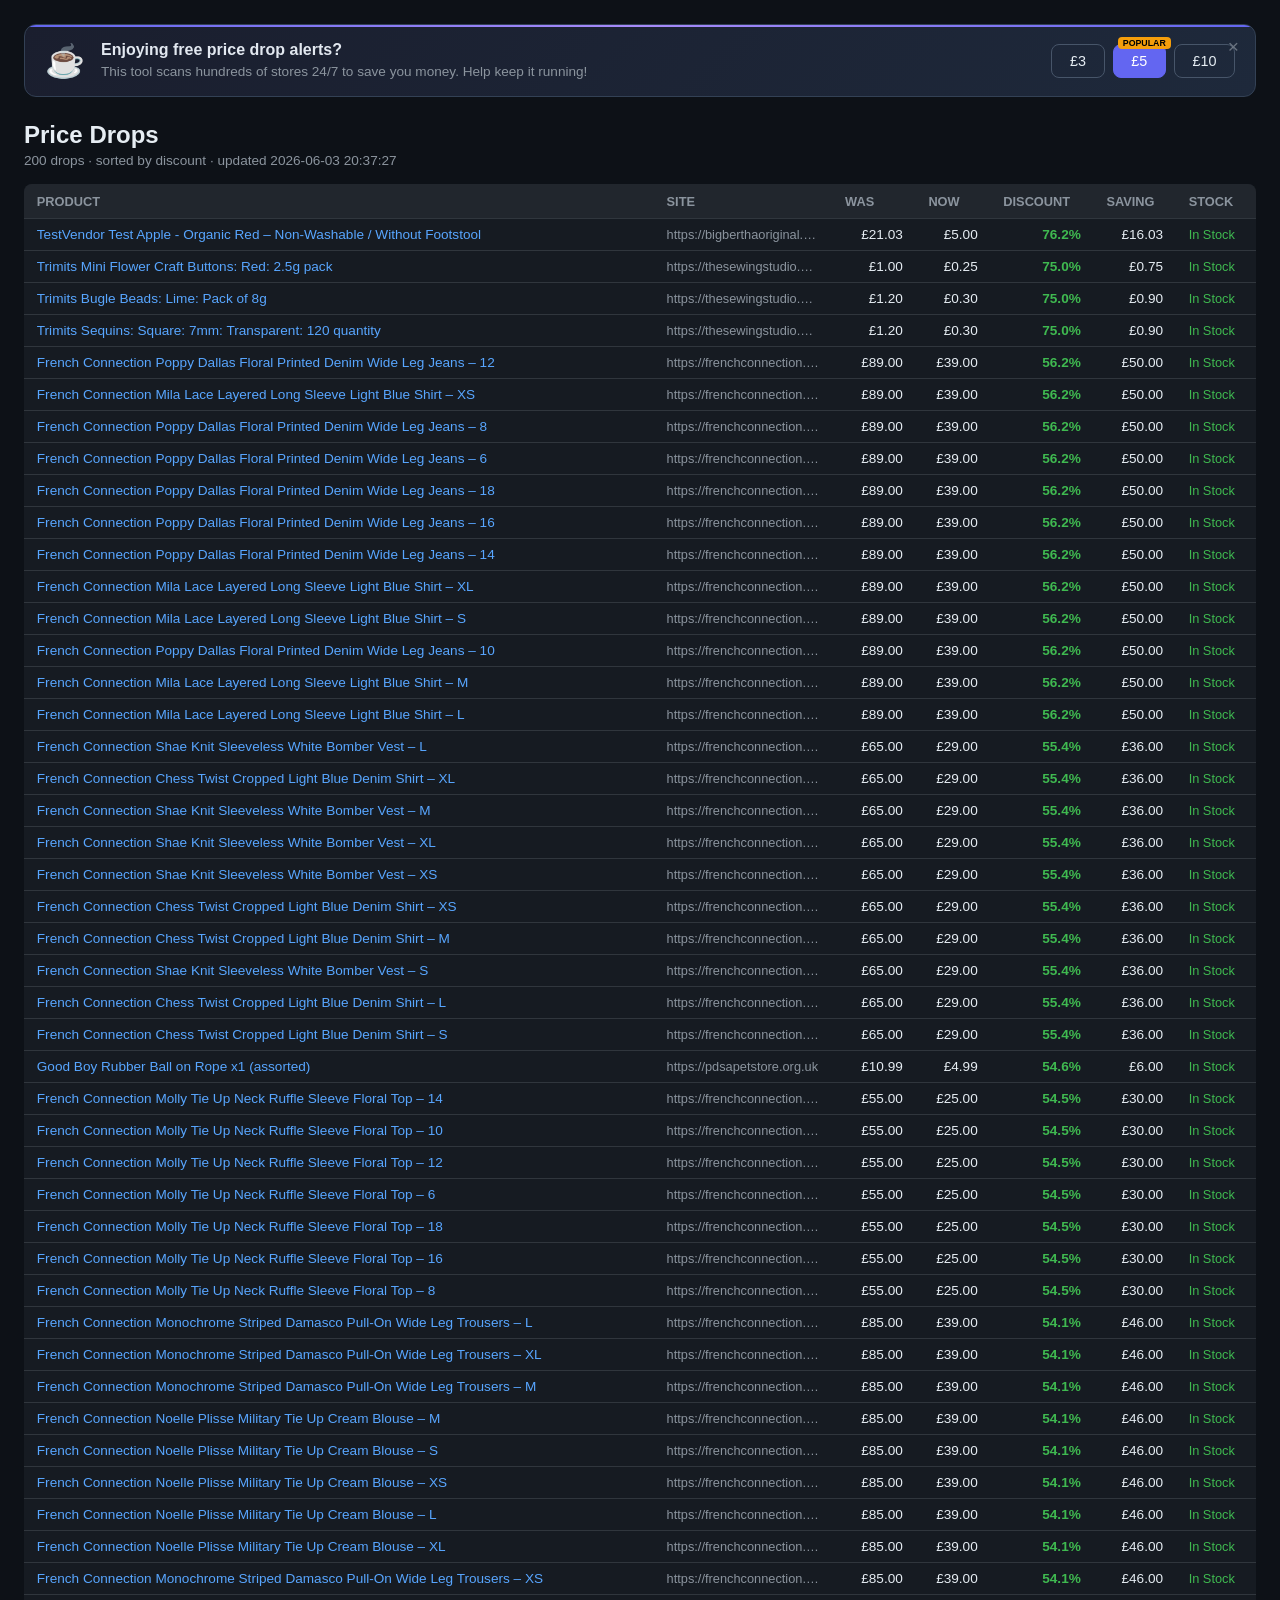
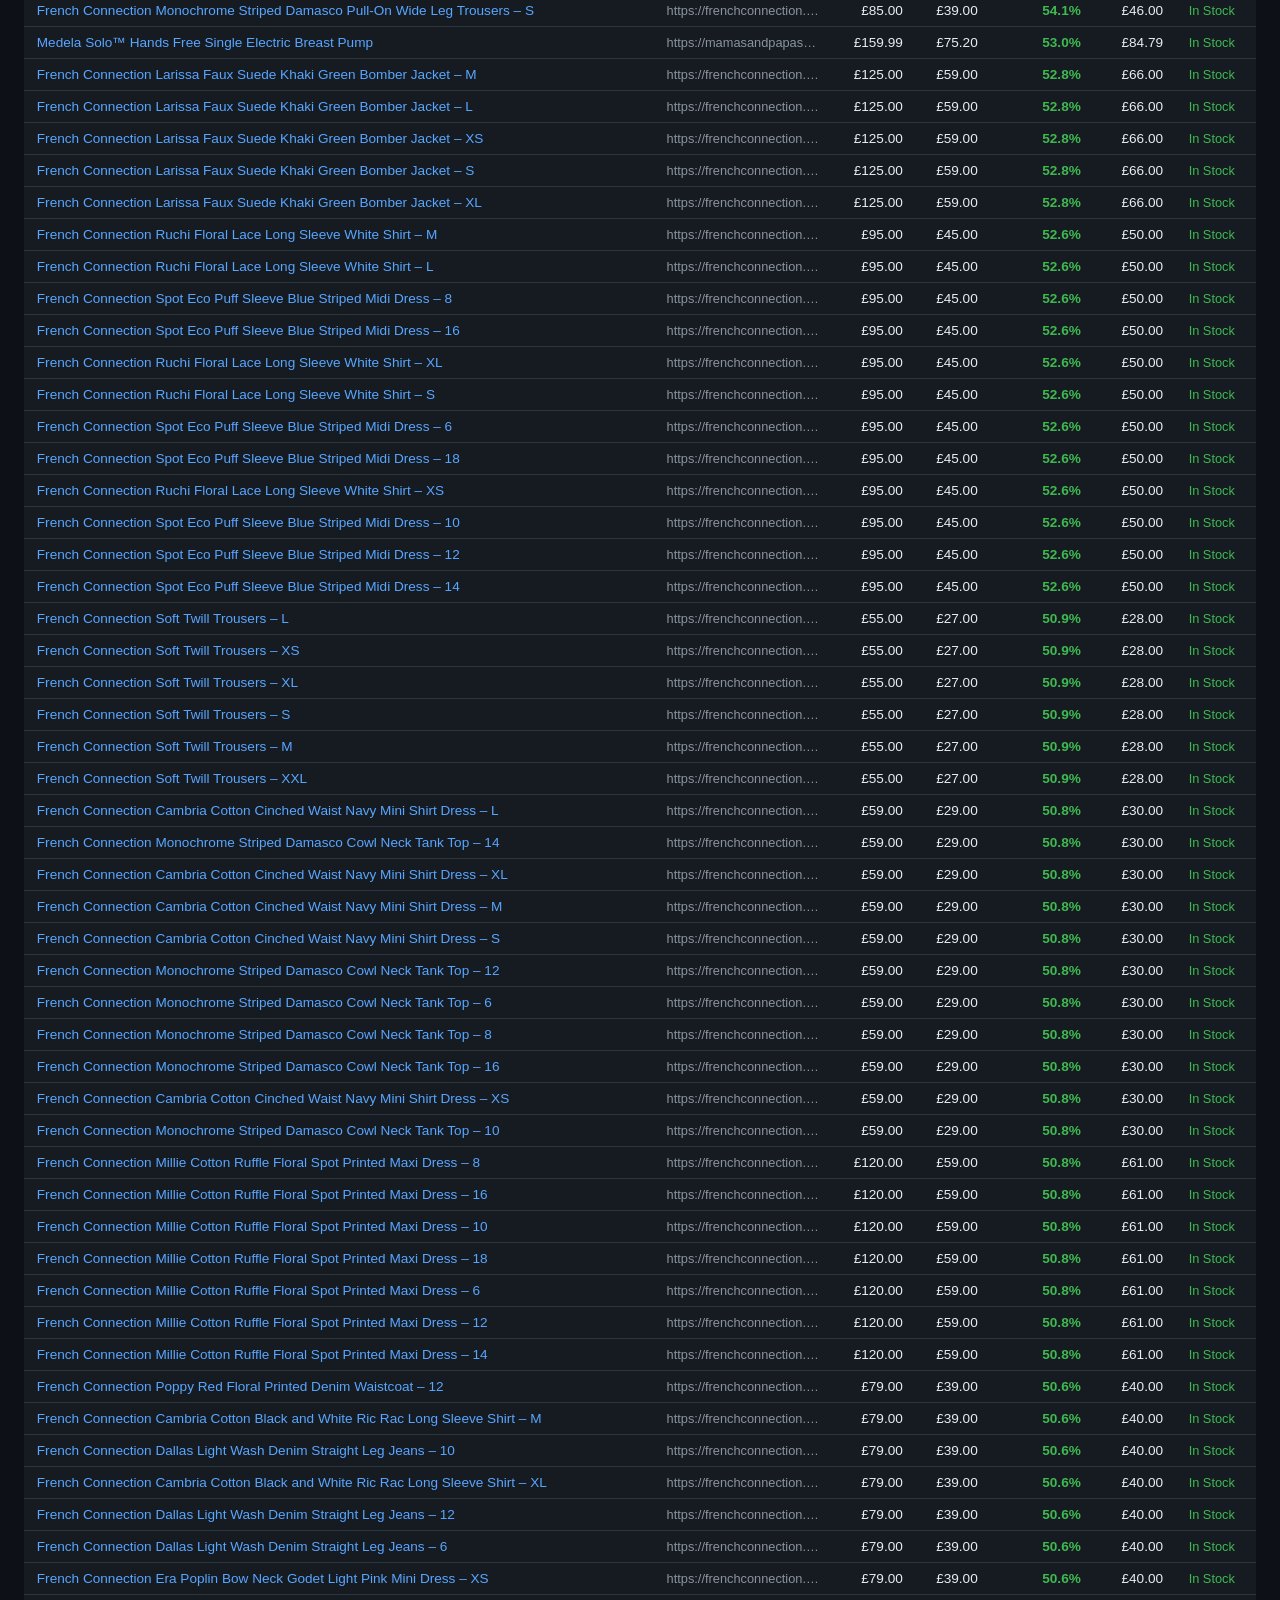
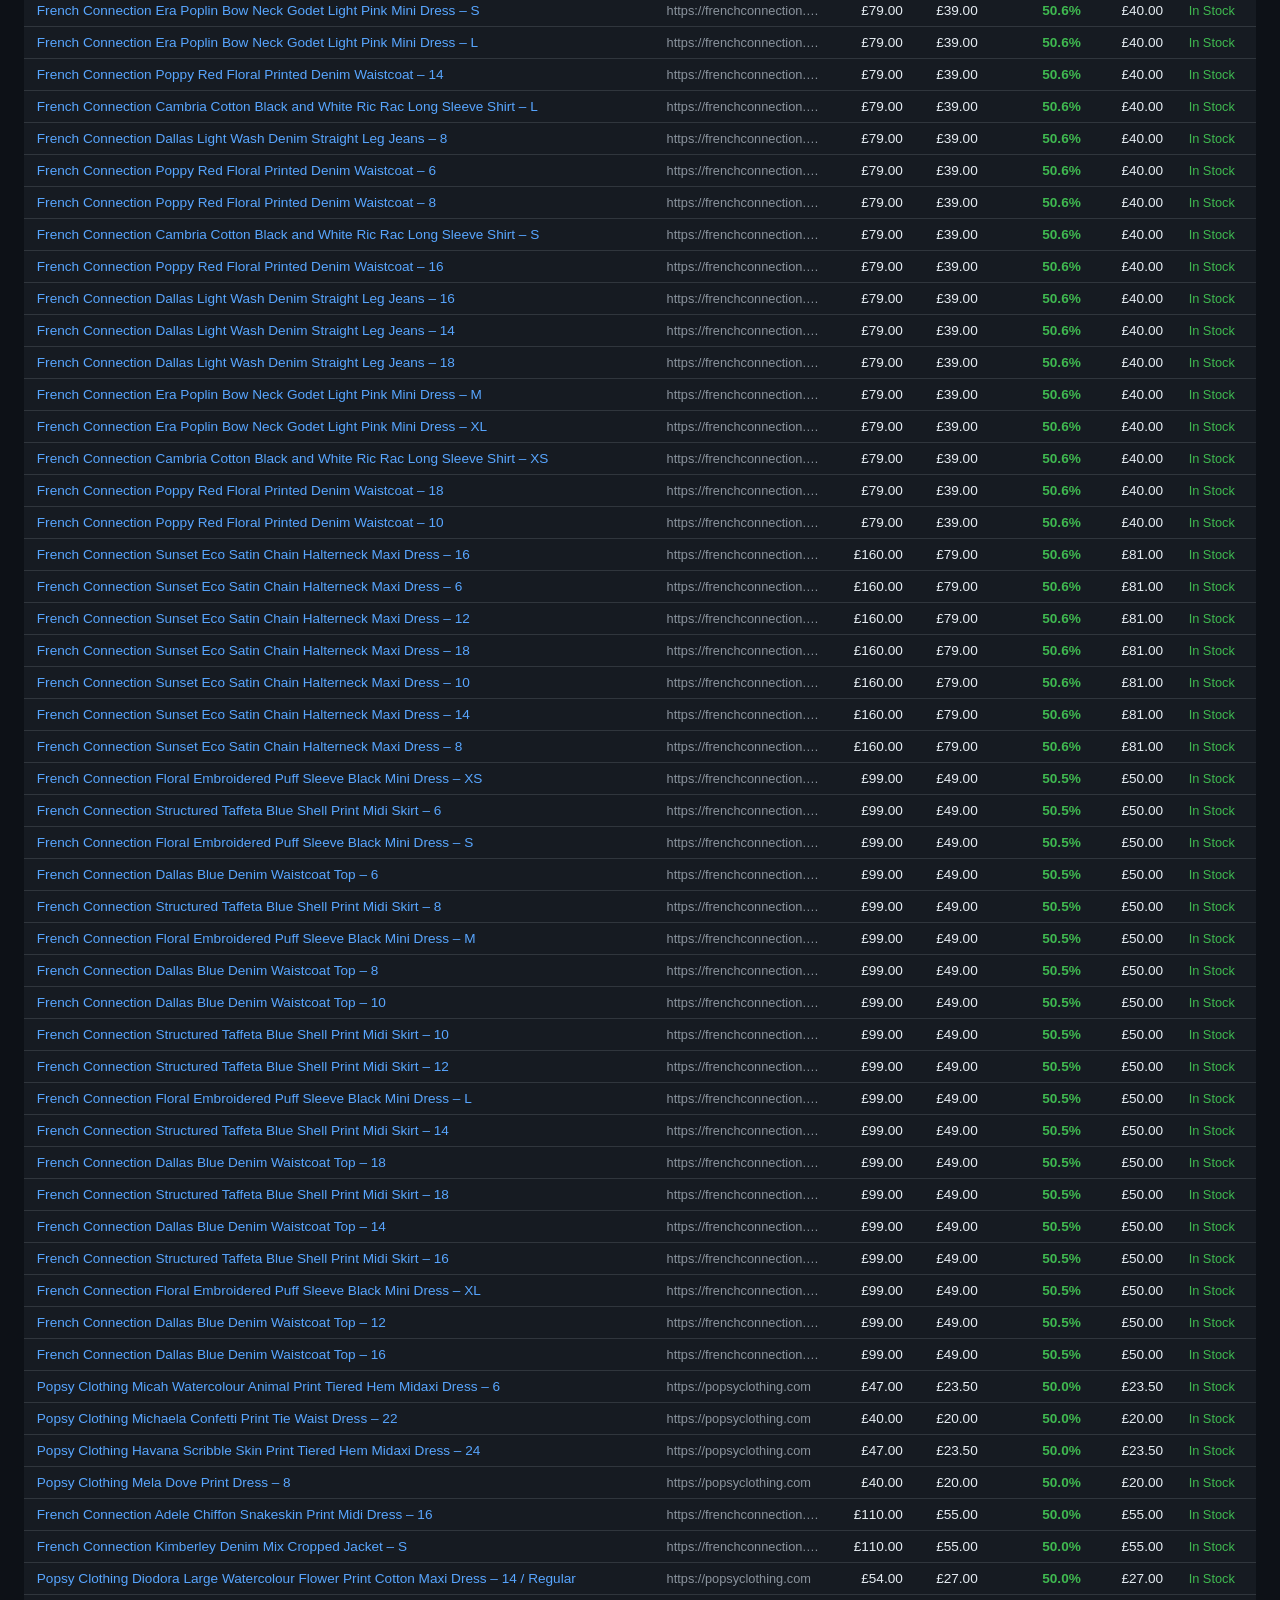
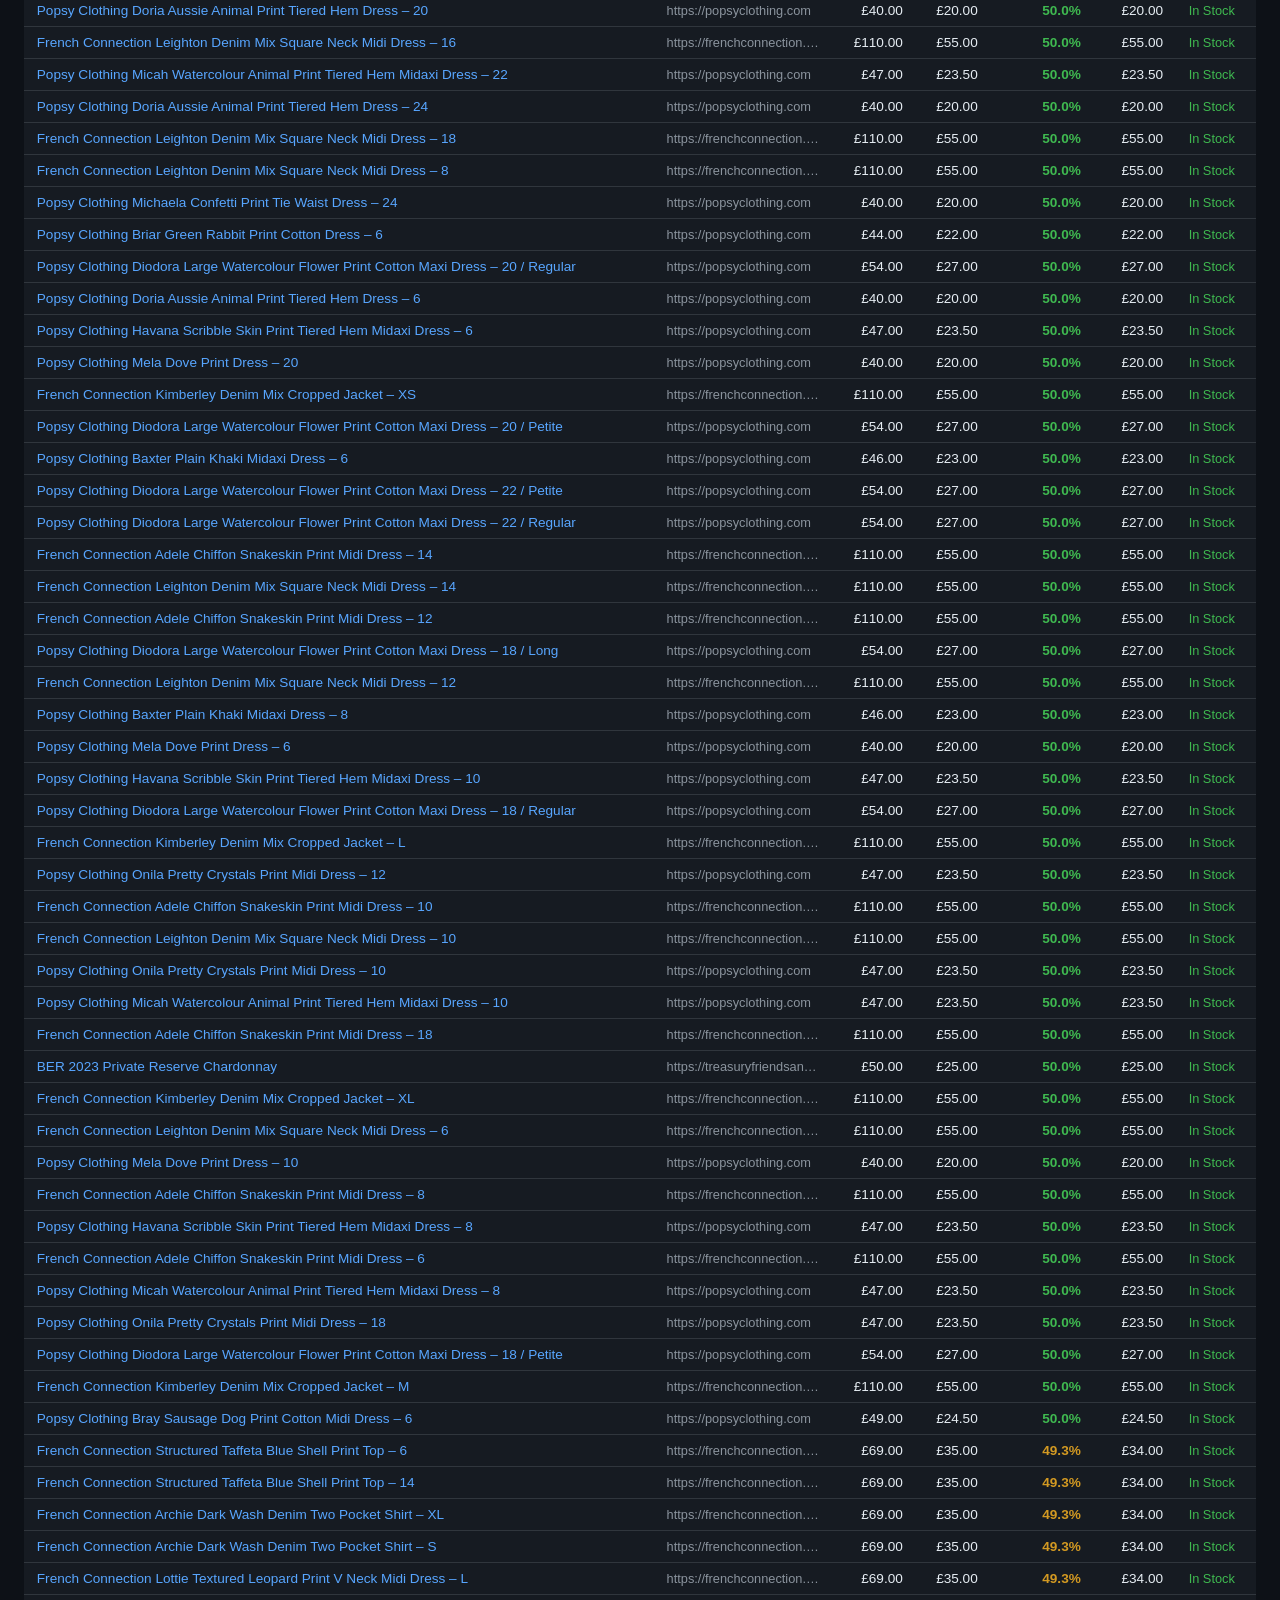
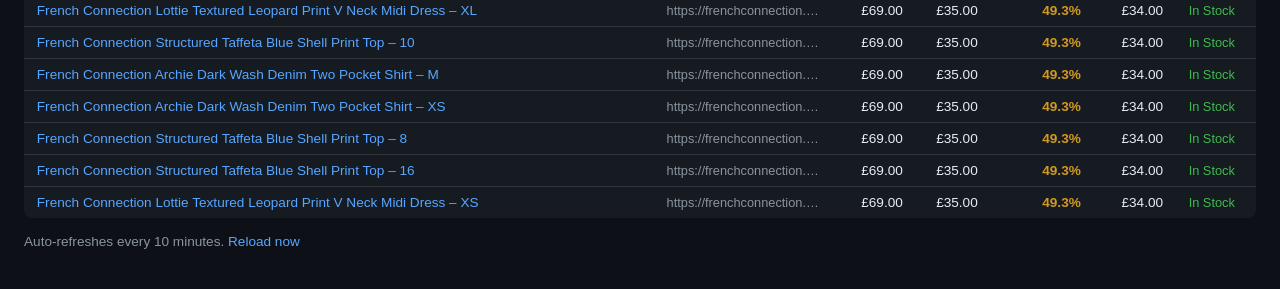
==== commit 99698865: "Update price drops - 2026-06-03 20:37:27" ====
--- a/docs/index.html
+++ b/docs/index.html
@@ -71,7 +71,7 @@
   </div>
 </div>
 <h1>Price Drops</h1>
-<p class="meta">200 drops &middot; sorted by discount &middot; updated 2026-06-03 20:27:00</p>
+<p class="meta">200 drops &middot; sorted by discount &middot; updated 2026-06-03 20:37:27</p>
 <table>
 <thead>
 <tr>
@@ -95,6 +95,24 @@
   <td><span class="in-stock">In Stock</span></td>
 </tr>
 <tr>
+  <td><a href="https://thesewingstudio.co.uk/products/trimits-red-mini-flower-shaped-buttons-in-assorted-sizes-2-5g-pack?variant=43854404452586" target="_blank" rel="noopener">Trimits Mini Flower Craft Buttons: Red: 2.5g pack</a></td>
+  <td class="site">https://thesewingstudio.co.uk</td>
+  <td class="price">&pound;1.00</td>
+  <td class="price">&pound;0.25</td>
+  <td class="price disc-high">75.0%</td>
+  <td class="price">&pound;0.75</td>
+  <td><span class="in-stock">In Stock</span></td>
+</tr>
+<tr>
+  <td><a href="https://thesewingstudio.co.uk/products/bugle-beads-ch5101?variant=43854031945962" target="_blank" rel="noopener">Trimits Bugle Beads: Lime: Pack of 8g</a></td>
+  <td class="site">https://thesewingstudio.co.uk</td>
+  <td class="price">&pound;1.20</td>
+  <td class="price">&pound;0.30</td>
+  <td class="price disc-high">75.0%</td>
+  <td class="price">&pound;0.90</td>
+  <td><span class="in-stock">In Stock</span></td>
+</tr>
+<tr>
   <td><a href="https://thesewingstudio.co.uk/products/sequins-7mm-square-ch5664?variant=43854155251946" target="_blank" rel="noopener">Trimits Sequins: Square: 7mm: Transparent: 120 quantity</a></td>
   <td class="site">https://thesewingstudio.co.uk</td>
   <td class="price">&pound;1.20</td>
@@ -104,21 +122,39 @@
   <td><span class="in-stock">In Stock</span></td>
 </tr>
 <tr>
-  <td><a href="https://thesewingstudio.co.uk/products/bugle-beads-ch5101?variant=43854031945962" target="_blank" rel="noopener">Trimits Bugle Beads: Lime: Pack of 8g</a></td>
-  <td class="site">https://thesewingstudio.co.uk</td>
-  <td class="price">&pound;1.20</td>
-  <td class="price">&pound;0.30</td>
-  <td class="price disc-high">75.0%</td>
-  <td class="price">&pound;0.90</td>
-  <td><span class="in-stock">In Stock</span></td>
-</tr>
-<tr>
-  <td><a href="https://thesewingstudio.co.uk/products/trimits-red-mini-flower-shaped-buttons-in-assorted-sizes-2-5g-pack?variant=43854404452586" target="_blank" rel="noopener">Trimits Mini Flower Craft Buttons: Red: 2.5g pack</a></td>
-  <td class="site">https://thesewingstudio.co.uk</td>
-  <td class="price">&pound;1.00</td>
-  <td class="price">&pound;0.25</td>
-  <td class="price disc-high">75.0%</td>
-  <td class="price">&pound;0.75</td>
+  <td><a href="https://frenchconnection.com/products/poppy-dallas-printed-denim-wide-leg-jeans-red-multi?variant=56172142592380" target="_blank" rel="noopener">French Connection Poppy Dallas Floral Printed Denim Wide Leg Jeans – 12</a></td>
+  <td class="site">https://frenchconnection.com</td>
+  <td class="price">&pound;89.00</td>
+  <td class="price">&pound;39.00</td>
+  <td class="price disc-high">56.2%</td>
+  <td class="price">&pound;50.00</td>
+  <td><span class="in-stock">In Stock</span></td>
+</tr>
+<tr>
+  <td><a href="https://frenchconnection.com/products/mila-georgette-lace-layered-shirt-pretty-blue?variant=56172149080444" target="_blank" rel="noopener">French Connection Mila Lace Layered Long Sleeve Light Blue Shirt – XS</a></td>
+  <td class="site">https://frenchconnection.com</td>
+  <td class="price">&pound;89.00</td>
+  <td class="price">&pound;39.00</td>
+  <td class="price disc-high">56.2%</td>
+  <td class="price">&pound;50.00</td>
+  <td><span class="in-stock">In Stock</span></td>
+</tr>
+<tr>
+  <td><a href="https://frenchconnection.com/products/poppy-dallas-printed-denim-wide-leg-jeans-red-multi?variant=56172142526844" target="_blank" rel="noopener">French Connection Poppy Dallas Floral Printed Denim Wide Leg Jeans – 8</a></td>
+  <td class="site">https://frenchconnection.com</td>
+  <td class="price">&pound;89.00</td>
+  <td class="price">&pound;39.00</td>
+  <td class="price disc-high">56.2%</td>
+  <td class="price">&pound;50.00</td>
+  <td><span class="in-stock">In Stock</span></td>
+</tr>
+<tr>
+  <td><a href="https://frenchconnection.com/products/poppy-dallas-printed-denim-wide-leg-jeans-red-multi?variant=56172142494076" target="_blank" rel="noopener">French Connection Poppy Dallas Floral Printed Denim Wide Leg Jeans – 6</a></td>
+  <td class="site">https://frenchconnection.com</td>
+  <td class="price">&pound;89.00</td>
+  <td class="price">&pound;39.00</td>
+  <td class="price disc-high">56.2%</td>
+  <td class="price">&pound;50.00</td>
   <td><span class="in-stock">In Stock</span></td>
 </tr>
 <tr>
@@ -131,7 +167,7 @@
   <td><span class="in-stock">In Stock</span></td>
 </tr>
 <tr>
-  <td><a href="https://frenchconnection.com/products/poppy-dallas-printed-denim-wide-leg-jeans-red-multi?variant=56172142592380" target="_blank" rel="noopener">French Connection Poppy Dallas Floral Printed Denim Wide Leg Jeans – 12</a></td>
+  <td><a href="https://frenchconnection.com/products/poppy-dallas-printed-denim-wide-leg-jeans-red-multi?variant=56172142657916" target="_blank" rel="noopener">French Connection Poppy Dallas Floral Printed Denim Wide Leg Jeans – 16</a></td>
   <td class="site">https://frenchconnection.com</td>
   <td class="price">&pound;89.00</td>
   <td class="price">&pound;39.00</td>
@@ -140,7 +176,7 @@
   <td><span class="in-stock">In Stock</span></td>
 </tr>
 <tr>
-  <td><a href="https://frenchconnection.com/products/poppy-dallas-printed-denim-wide-leg-jeans-red-multi?variant=56172142657916" target="_blank" rel="noopener">French Connection Poppy Dallas Floral Printed Denim Wide Leg Jeans – 16</a></td>
+  <td><a href="https://frenchconnection.com/products/poppy-dallas-printed-denim-wide-leg-jeans-red-multi?variant=56172142625148" target="_blank" rel="noopener">French Connection Poppy Dallas Floral Printed Denim Wide Leg Jeans – 14</a></td>
   <td class="site">https://frenchconnection.com</td>
   <td class="price">&pound;89.00</td>
   <td class="price">&pound;39.00</td>
@@ -149,7 +185,7 @@
   <td><span class="in-stock">In Stock</span></td>
 </tr>
 <tr>
-  <td><a href="https://frenchconnection.com/products/poppy-dallas-printed-denim-wide-leg-jeans-red-multi?variant=56172142494076" target="_blank" rel="noopener">French Connection Poppy Dallas Floral Printed Denim Wide Leg Jeans – 6</a></td>
+  <td><a href="https://frenchconnection.com/products/mila-georgette-lace-layered-shirt-pretty-blue?variant=56172149211516" target="_blank" rel="noopener">French Connection Mila Lace Layered Long Sleeve Light Blue Shirt – XL</a></td>
   <td class="site">https://frenchconnection.com</td>
   <td class="price">&pound;89.00</td>
   <td class="price">&pound;39.00</td>
@@ -158,7 +194,7 @@
   <td><span class="in-stock">In Stock</span></td>
 </tr>
 <tr>
-  <td><a href="https://frenchconnection.com/products/mila-georgette-lace-layered-shirt-pretty-blue?variant=56172149211516" target="_blank" rel="noopener">French Connection Mila Lace Layered Long Sleeve Light Blue Shirt – XL</a></td>
+  <td><a href="https://frenchconnection.com/products/mila-georgette-lace-layered-shirt-pretty-blue?variant=56172149113212" target="_blank" rel="noopener">French Connection Mila Lace Layered Long Sleeve Light Blue Shirt – S</a></td>
   <td class="site">https://frenchconnection.com</td>
   <td class="price">&pound;89.00</td>
   <td class="price">&pound;39.00</td>
@@ -176,43 +212,7 @@
   <td><span class="in-stock">In Stock</span></td>
 </tr>
 <tr>
-  <td><a href="https://frenchconnection.com/products/mila-georgette-lace-layered-shirt-pretty-blue?variant=56172149080444" target="_blank" rel="noopener">French Connection Mila Lace Layered Long Sleeve Light Blue Shirt – XS</a></td>
-  <td class="site">https://frenchconnection.com</td>
-  <td class="price">&pound;89.00</td>
-  <td class="price">&pound;39.00</td>
-  <td class="price disc-high">56.2%</td>
-  <td class="price">&pound;50.00</td>
-  <td><span class="in-stock">In Stock</span></td>
-</tr>
-<tr>
-  <td><a href="https://frenchconnection.com/products/poppy-dallas-printed-denim-wide-leg-jeans-red-multi?variant=56172142625148" target="_blank" rel="noopener">French Connection Poppy Dallas Floral Printed Denim Wide Leg Jeans – 14</a></td>
-  <td class="site">https://frenchconnection.com</td>
-  <td class="price">&pound;89.00</td>
-  <td class="price">&pound;39.00</td>
-  <td class="price disc-high">56.2%</td>
-  <td class="price">&pound;50.00</td>
-  <td><span class="in-stock">In Stock</span></td>
-</tr>
-<tr>
-  <td><a href="https://frenchconnection.com/products/poppy-dallas-printed-denim-wide-leg-jeans-red-multi?variant=56172142526844" target="_blank" rel="noopener">French Connection Poppy Dallas Floral Printed Denim Wide Leg Jeans – 8</a></td>
-  <td class="site">https://frenchconnection.com</td>
-  <td class="price">&pound;89.00</td>
-  <td class="price">&pound;39.00</td>
-  <td class="price disc-high">56.2%</td>
-  <td class="price">&pound;50.00</td>
-  <td><span class="in-stock">In Stock</span></td>
-</tr>
-<tr>
   <td><a href="https://frenchconnection.com/products/mila-georgette-lace-layered-shirt-pretty-blue?variant=56172149145980" target="_blank" rel="noopener">French Connection Mila Lace Layered Long Sleeve Light Blue Shirt – M</a></td>
-  <td class="site">https://frenchconnection.com</td>
-  <td class="price">&pound;89.00</td>
-  <td class="price">&pound;39.00</td>
-  <td class="price disc-high">56.2%</td>
-  <td class="price">&pound;50.00</td>
-  <td><span class="in-stock">In Stock</span></td>
-</tr>
-<tr>
-  <td><a href="https://frenchconnection.com/products/mila-georgette-lace-layered-shirt-pretty-blue?variant=56172149113212" target="_blank" rel="noopener">French Connection Mila Lace Layered Long Sleeve Light Blue Shirt – S</a></td>
   <td class="site">https://frenchconnection.com</td>
   <td class="price">&pound;89.00</td>
   <td class="price">&pound;39.00</td>
@@ -239,7 +239,7 @@
   <td><span class="in-stock">In Stock</span></td>
 </tr>
 <tr>
-  <td><a href="https://frenchconnection.com/products/shae-knit-sleeveless-bomber-vest-summer-white?variant=55975344177532" target="_blank" rel="noopener">French Connection Shae Knit Sleeveless White Bomber Vest – XS</a></td>
+  <td><a href="https://frenchconnection.com/products/chess-twist-cropped-denim-shirt-beach-blue?variant=56172149768572" target="_blank" rel="noopener">French Connection Chess Twist Cropped Light Blue Denim Shirt – XL</a></td>
   <td class="site">https://frenchconnection.com</td>
   <td class="price">&pound;65.00</td>
   <td class="price">&pound;29.00</td>
@@ -248,7 +248,7 @@
   <td><span class="in-stock">In Stock</span></td>
 </tr>
 <tr>
-  <td><a href="https://frenchconnection.com/products/shae-knit-sleeveless-bomber-vest-summer-white?variant=55975344308604" target="_blank" rel="noopener">French Connection Shae Knit Sleeveless White Bomber Vest – XL</a></td>
+  <td><a href="https://frenchconnection.com/products/shae-knit-sleeveless-bomber-vest-summer-white?variant=55975344243068" target="_blank" rel="noopener">French Connection Shae Knit Sleeveless White Bomber Vest – M</a></td>
   <td class="site">https://frenchconnection.com</td>
   <td class="price">&pound;65.00</td>
   <td class="price">&pound;29.00</td>
@@ -257,7 +257,7 @@
   <td><span class="in-stock">In Stock</span></td>
 </tr>
 <tr>
-  <td><a href="https://frenchconnection.com/products/chess-twist-cropped-denim-shirt-beach-blue?variant=56172149637500" target="_blank" rel="noopener">French Connection Chess Twist Cropped Light Blue Denim Shirt – XS</a></td>
+  <td><a href="https://frenchconnection.com/products/shae-knit-sleeveless-bomber-vest-summer-white?variant=55975344308604" target="_blank" rel="noopener">French Connection Shae Knit Sleeveless White Bomber Vest – XL</a></td>
   <td class="site">https://frenchconnection.com</td>
   <td class="price">&pound;65.00</td>
   <td class="price">&pound;29.00</td>
@@ -266,7 +266,7 @@
   <td><span class="in-stock">In Stock</span></td>
 </tr>
 <tr>
-  <td><a href="https://frenchconnection.com/products/chess-twist-cropped-denim-shirt-beach-blue?variant=56172149768572" target="_blank" rel="noopener">French Connection Chess Twist Cropped Light Blue Denim Shirt – XL</a></td>
+  <td><a href="https://frenchconnection.com/products/shae-knit-sleeveless-bomber-vest-summer-white?variant=55975344177532" target="_blank" rel="noopener">French Connection Shae Knit Sleeveless White Bomber Vest – XS</a></td>
   <td class="site">https://frenchconnection.com</td>
   <td class="price">&pound;65.00</td>
   <td class="price">&pound;29.00</td>
@@ -275,7 +275,7 @@
   <td><span class="in-stock">In Stock</span></td>
 </tr>
 <tr>
-  <td><a href="https://frenchconnection.com/products/chess-twist-cropped-denim-shirt-beach-blue?variant=56172149703036" target="_blank" rel="noopener">French Connection Chess Twist Cropped Light Blue Denim Shirt – M</a></td>
+  <td><a href="https://frenchconnection.com/products/chess-twist-cropped-denim-shirt-beach-blue?variant=56172149637500" target="_blank" rel="noopener">French Connection Chess Twist Cropped Light Blue Denim Shirt – XS</a></td>
   <td class="site">https://frenchconnection.com</td>
   <td class="price">&pound;65.00</td>
   <td class="price">&pound;29.00</td>
@@ -284,7 +284,7 @@
   <td><span class="in-stock">In Stock</span></td>
 </tr>
 <tr>
-  <td><a href="https://frenchconnection.com/products/shae-knit-sleeveless-bomber-vest-summer-white?variant=55975344243068" target="_blank" rel="noopener">French Connection Shae Knit Sleeveless White Bomber Vest – M</a></td>
+  <td><a href="https://frenchconnection.com/products/chess-twist-cropped-denim-shirt-beach-blue?variant=56172149703036" target="_blank" rel="noopener">French Connection Chess Twist Cropped Light Blue Denim Shirt – M</a></td>
   <td class="site">https://frenchconnection.com</td>
   <td class="price">&pound;65.00</td>
   <td class="price">&pound;29.00</td>
@@ -293,7 +293,7 @@
   <td><span class="in-stock">In Stock</span></td>
 </tr>
 <tr>
-  <td><a href="https://frenchconnection.com/products/chess-twist-cropped-denim-shirt-beach-blue?variant=56172149735804" target="_blank" rel="noopener">French Connection Chess Twist Cropped Light Blue Denim Shirt – L</a></td>
+  <td><a href="https://frenchconnection.com/products/shae-knit-sleeveless-bomber-vest-summer-white?variant=55975344210300" target="_blank" rel="noopener">French Connection Shae Knit Sleeveless White Bomber Vest – S</a></td>
   <td class="site">https://frenchconnection.com</td>
   <td class="price">&pound;65.00</td>
   <td class="price">&pound;29.00</td>
@@ -302,7 +302,7 @@
   <td><span class="in-stock">In Stock</span></td>
 </tr>
 <tr>
-  <td><a href="https://frenchconnection.com/products/chess-twist-cropped-denim-shirt-beach-blue?variant=56172149670268" target="_blank" rel="noopener">French Connection Chess Twist Cropped Light Blue Denim Shirt – S</a></td>
+  <td><a href="https://frenchconnection.com/products/chess-twist-cropped-denim-shirt-beach-blue?variant=56172149735804" target="_blank" rel="noopener">French Connection Chess Twist Cropped Light Blue Denim Shirt – L</a></td>
   <td class="site">https://frenchconnection.com</td>
   <td class="price">&pound;65.00</td>
   <td class="price">&pound;29.00</td>
@@ -311,7 +311,7 @@
   <td><span class="in-stock">In Stock</span></td>
 </tr>
 <tr>
-  <td><a href="https://frenchconnection.com/products/shae-knit-sleeveless-bomber-vest-summer-white?variant=55975344210300" target="_blank" rel="noopener">French Connection Shae Knit Sleeveless White Bomber Vest – S</a></td>
+  <td><a href="https://frenchconnection.com/products/chess-twist-cropped-denim-shirt-beach-blue?variant=56172149670268" target="_blank" rel="noopener">French Connection Chess Twist Cropped Light Blue Denim Shirt – S</a></td>
   <td class="site">https://frenchconnection.com</td>
   <td class="price">&pound;65.00</td>
   <td class="price">&pound;29.00</td>
@@ -329,7 +329,7 @@
   <td><span class="in-stock">In Stock</span></td>
 </tr>
 <tr>
-  <td><a href="https://frenchconnection.com/products/molly-emina-ruffle-sleeve-top-multi?variant=55975349682556" target="_blank" rel="noopener">French Connection Molly Tie Up Neck Ruffle Sleeve Floral Top – 16</a></td>
+  <td><a href="https://frenchconnection.com/products/molly-emina-ruffle-sleeve-top-multi?variant=55975349649788" target="_blank" rel="noopener">French Connection Molly Tie Up Neck Ruffle Sleeve Floral Top – 14</a></td>
   <td class="site">https://frenchconnection.com</td>
   <td class="price">&pound;55.00</td>
   <td class="price">&pound;25.00</td>
@@ -338,7 +338,7 @@
   <td><span class="in-stock">In Stock</span></td>
 </tr>
 <tr>
-  <td><a href="https://frenchconnection.com/products/molly-emina-ruffle-sleeve-top-multi?variant=55975349551484" target="_blank" rel="noopener">French Connection Molly Tie Up Neck Ruffle Sleeve Floral Top – 8</a></td>
+  <td><a href="https://frenchconnection.com/products/molly-emina-ruffle-sleeve-top-multi?variant=55975349584252" target="_blank" rel="noopener">French Connection Molly Tie Up Neck Ruffle Sleeve Floral Top – 10</a></td>
   <td class="site">https://frenchconnection.com</td>
   <td class="price">&pound;55.00</td>
   <td class="price">&pound;25.00</td>
@@ -347,7 +347,7 @@
   <td><span class="in-stock">In Stock</span></td>
 </tr>
 <tr>
-  <td><a href="https://frenchconnection.com/products/molly-emina-ruffle-sleeve-top-multi?variant=55975349649788" target="_blank" rel="noopener">French Connection Molly Tie Up Neck Ruffle Sleeve Floral Top – 14</a></td>
+  <td><a href="https://frenchconnection.com/products/molly-emina-ruffle-sleeve-top-multi?variant=55975349617020" target="_blank" rel="noopener">French Connection Molly Tie Up Neck Ruffle Sleeve Floral Top – 12</a></td>
   <td class="site">https://frenchconnection.com</td>
   <td class="price">&pound;55.00</td>
   <td class="price">&pound;25.00</td>
@@ -356,7 +356,7 @@
   <td><span class="in-stock">In Stock</span></td>
 </tr>
 <tr>
-  <td><a href="https://frenchconnection.com/products/molly-emina-ruffle-sleeve-top-multi?variant=56395412898172" target="_blank" rel="noopener">French Connection Molly Tie Up Neck Ruffle Sleeve Floral Top – 18</a></td>
+  <td><a href="https://frenchconnection.com/products/molly-emina-ruffle-sleeve-top-multi?variant=55975349518716" target="_blank" rel="noopener">French Connection Molly Tie Up Neck Ruffle Sleeve Floral Top – 6</a></td>
   <td class="site">https://frenchconnection.com</td>
   <td class="price">&pound;55.00</td>
   <td class="price">&pound;25.00</td>
@@ -365,7 +365,7 @@
   <td><span class="in-stock">In Stock</span></td>
 </tr>
 <tr>
-  <td><a href="https://frenchconnection.com/products/molly-emina-ruffle-sleeve-top-multi?variant=55975349518716" target="_blank" rel="noopener">French Connection Molly Tie Up Neck Ruffle Sleeve Floral Top – 6</a></td>
+  <td><a href="https://frenchconnection.com/products/molly-emina-ruffle-sleeve-top-multi?variant=56395412898172" target="_blank" rel="noopener">French Connection Molly Tie Up Neck Ruffle Sleeve Floral Top – 18</a></td>
   <td class="site">https://frenchconnection.com</td>
   <td class="price">&pound;55.00</td>
   <td class="price">&pound;25.00</td>
@@ -374,7 +374,7 @@
   <td><span class="in-stock">In Stock</span></td>
 </tr>
 <tr>
-  <td><a href="https://frenchconnection.com/products/molly-emina-ruffle-sleeve-top-multi?variant=55975349617020" target="_blank" rel="noopener">French Connection Molly Tie Up Neck Ruffle Sleeve Floral Top – 12</a></td>
+  <td><a href="https://frenchconnection.com/products/molly-emina-ruffle-sleeve-top-multi?variant=55975349682556" target="_blank" rel="noopener">French Connection Molly Tie Up Neck Ruffle Sleeve Floral Top – 16</a></td>
   <td class="site">https://frenchconnection.com</td>
   <td class="price">&pound;55.00</td>
   <td class="price">&pound;25.00</td>
@@ -383,7 +383,7 @@
   <td><span class="in-stock">In Stock</span></td>
 </tr>
 <tr>
-  <td><a href="https://frenchconnection.com/products/molly-emina-ruffle-sleeve-top-multi?variant=55975349584252" target="_blank" rel="noopener">French Connection Molly Tie Up Neck Ruffle Sleeve Floral Top – 10</a></td>
+  <td><a href="https://frenchconnection.com/products/molly-emina-ruffle-sleeve-top-multi?variant=55975349551484" target="_blank" rel="noopener">French Connection Molly Tie Up Neck Ruffle Sleeve Floral Top – 8</a></td>
   <td class="site">https://frenchconnection.com</td>
   <td class="price">&pound;55.00</td>
   <td class="price">&pound;25.00</td>
@@ -392,7 +392,7 @@
   <td><span class="in-stock">In Stock</span></td>
 </tr>
 <tr>
-  <td><a href="https://frenchconnection.com/products/noelle-plisse-military-tie-up-blouse-porcelain-cream?variant=55975340245372" target="_blank" rel="noopener">French Connection Noelle Plisse Military Tie Up Cream Blouse – M</a></td>
+  <td><a href="https://frenchconnection.com/products/striped-damasco-wide-leg-trousers-porcelain-cream-black?variant=56172152947068" target="_blank" rel="noopener">French Connection Monochrome Striped Damasco Pull-On Wide Leg Trousers – L</a></td>
   <td class="site">https://frenchconnection.com</td>
   <td class="price">&pound;85.00</td>
   <td class="price">&pound;39.00</td>
@@ -410,7 +410,7 @@
   <td><span class="in-stock">In Stock</span></td>
 </tr>
 <tr>
-  <td><a href="https://frenchconnection.com/products/striped-damasco-wide-leg-trousers-porcelain-cream-black?variant=56172152881532" target="_blank" rel="noopener">French Connection Monochrome Striped Damasco Pull-On Wide Leg Trousers – S</a></td>
+  <td><a href="https://frenchconnection.com/products/striped-damasco-wide-leg-trousers-porcelain-cream-black?variant=56172152914300" target="_blank" rel="noopener">French Connection Monochrome Striped Damasco Pull-On Wide Leg Trousers – M</a></td>
   <td class="site">https://frenchconnection.com</td>
   <td class="price">&pound;85.00</td>
   <td class="price">&pound;39.00</td>
@@ -419,7 +419,7 @@
   <td><span class="in-stock">In Stock</span></td>
 </tr>
 <tr>
-  <td><a href="https://frenchconnection.com/products/noelle-plisse-military-tie-up-blouse-porcelain-cream?variant=55975340278140" target="_blank" rel="noopener">French Connection Noelle Plisse Military Tie Up Cream Blouse – L</a></td>
+  <td><a href="https://frenchconnection.com/products/noelle-plisse-military-tie-up-blouse-porcelain-cream?variant=55975340245372" target="_blank" rel="noopener">French Connection Noelle Plisse Military Tie Up Cream Blouse – M</a></td>
   <td class="site">https://frenchconnection.com</td>
   <td class="price">&pound;85.00</td>
   <td class="price">&pound;39.00</td>
@@ -437,7 +437,7 @@
   <td><span class="in-stock">In Stock</span></td>
 </tr>
 <tr>
-  <td><a href="https://frenchconnection.com/products/noelle-plisse-military-tie-up-blouse-porcelain-cream?variant=55975340310908" target="_blank" rel="noopener">French Connection Noelle Plisse Military Tie Up Cream Blouse – XL</a></td>
+  <td><a href="https://frenchconnection.com/products/noelle-plisse-military-tie-up-blouse-porcelain-cream?variant=55975340179836" target="_blank" rel="noopener">French Connection Noelle Plisse Military Tie Up Cream Blouse – XS</a></td>
   <td class="site">https://frenchconnection.com</td>
   <td class="price">&pound;85.00</td>
   <td class="price">&pound;39.00</td>
@@ -446,7 +446,7 @@
   <td><span class="in-stock">In Stock</span></td>
 </tr>
 <tr>
-  <td><a href="https://frenchconnection.com/products/striped-damasco-wide-leg-trousers-porcelain-cream-black?variant=56172152947068" target="_blank" rel="noopener">French Connection Monochrome Striped Damasco Pull-On Wide Leg Trousers – L</a></td>
+  <td><a href="https://frenchconnection.com/products/noelle-plisse-military-tie-up-blouse-porcelain-cream?variant=55975340278140" target="_blank" rel="noopener">French Connection Noelle Plisse Military Tie Up Cream Blouse – L</a></td>
   <td class="site">https://frenchconnection.com</td>
   <td class="price">&pound;85.00</td>
   <td class="price">&pound;39.00</td>
@@ -455,7 +455,7 @@
   <td><span class="in-stock">In Stock</span></td>
 </tr>
 <tr>
-  <td><a href="https://frenchconnection.com/products/noelle-plisse-military-tie-up-blouse-porcelain-cream?variant=55975340179836" target="_blank" rel="noopener">French Connection Noelle Plisse Military Tie Up Cream Blouse – XS</a></td>
+  <td><a href="https://frenchconnection.com/products/noelle-plisse-military-tie-up-blouse-porcelain-cream?variant=55975340310908" target="_blank" rel="noopener">French Connection Noelle Plisse Military Tie Up Cream Blouse – XL</a></td>
   <td class="site">https://frenchconnection.com</td>
   <td class="price">&pound;85.00</td>
   <td class="price">&pound;39.00</td>
@@ -464,7 +464,7 @@
   <td><span class="in-stock">In Stock</span></td>
 </tr>
 <tr>
-  <td><a href="https://frenchconnection.com/products/striped-damasco-wide-leg-trousers-porcelain-cream-black?variant=56172152914300" target="_blank" rel="noopener">French Connection Monochrome Striped Damasco Pull-On Wide Leg Trousers – M</a></td>
+  <td><a href="https://frenchconnection.com/products/striped-damasco-wide-leg-trousers-porcelain-cream-black?variant=56172152848764" target="_blank" rel="noopener">French Connection Monochrome Striped Damasco Pull-On Wide Leg Trousers – XS</a></td>
   <td class="site">https://frenchconnection.com</td>
   <td class="price">&pound;85.00</td>
   <td class="price">&pound;39.00</td>
@@ -473,7 +473,7 @@
   <td><span class="in-stock">In Stock</span></td>
 </tr>
 <tr>
-  <td><a href="https://frenchconnection.com/products/striped-damasco-wide-leg-trousers-porcelain-cream-black?variant=56172152848764" target="_blank" rel="noopener">French Connection Monochrome Striped Damasco Pull-On Wide Leg Trousers – XS</a></td>
+  <td><a href="https://frenchconnection.com/products/striped-damasco-wide-leg-trousers-porcelain-cream-black?variant=56172152881532" target="_blank" rel="noopener">French Connection Monochrome Striped Damasco Pull-On Wide Leg Trousers – S</a></td>
   <td class="site">https://frenchconnection.com</td>
   <td class="price">&pound;85.00</td>
   <td class="price">&pound;39.00</td>
@@ -491,7 +491,7 @@
   <td><span class="in-stock">In Stock</span></td>
 </tr>
 <tr>
-  <td><a href="https://frenchconnection.com/products/larissa-faux-suede-bomber-jacket-vintage-khaki-green?variant=55975352336764" target="_blank" rel="noopener">French Connection Larissa Faux Suede Khaki Green Bomber Jacket – L</a></td>
+  <td><a href="https://frenchconnection.com/products/larissa-faux-suede-bomber-jacket-vintage-khaki-green?variant=55975352303996" target="_blank" rel="noopener">French Connection Larissa Faux Suede Khaki Green Bomber Jacket – M</a></td>
   <td class="site">https://frenchconnection.com</td>
   <td class="price">&pound;125.00</td>
   <td class="price">&pound;59.00</td>
@@ -500,7 +500,7 @@
   <td><span class="in-stock">In Stock</span></td>
 </tr>
 <tr>
-  <td><a href="https://frenchconnection.com/products/larissa-faux-suede-bomber-jacket-vintage-khaki-green?variant=55975352303996" target="_blank" rel="noopener">French Connection Larissa Faux Suede Khaki Green Bomber Jacket – M</a></td>
+  <td><a href="https://frenchconnection.com/products/larissa-faux-suede-bomber-jacket-vintage-khaki-green?variant=55975352336764" target="_blank" rel="noopener">French Connection Larissa Faux Suede Khaki Green Bomber Jacket – L</a></td>
   <td class="site">https://frenchconnection.com</td>
   <td class="price">&pound;125.00</td>
   <td class="price">&pound;59.00</td>
@@ -509,7 +509,7 @@
   <td><span class="in-stock">In Stock</span></td>
 </tr>
 <tr>
-  <td><a href="https://frenchconnection.com/products/larissa-faux-suede-bomber-jacket-vintage-khaki-green?variant=55975352271228" target="_blank" rel="noopener">French Connection Larissa Faux Suede Khaki Green Bomber Jacket – S</a></td>
+  <td><a href="https://frenchconnection.com/products/larissa-faux-suede-bomber-jacket-vintage-khaki-green?variant=55975352238460" target="_blank" rel="noopener">French Connection Larissa Faux Suede Khaki Green Bomber Jacket – XS</a></td>
   <td class="site">https://frenchconnection.com</td>
   <td class="price">&pound;125.00</td>
   <td class="price">&pound;59.00</td>
@@ -518,7 +518,7 @@
   <td><span class="in-stock">In Stock</span></td>
 </tr>
 <tr>
-  <td><a href="https://frenchconnection.com/products/larissa-faux-suede-bomber-jacket-vintage-khaki-green?variant=55975352369532" target="_blank" rel="noopener">French Connection Larissa Faux Suede Khaki Green Bomber Jacket – XL</a></td>
+  <td><a href="https://frenchconnection.com/products/larissa-faux-suede-bomber-jacket-vintage-khaki-green?variant=55975352271228" target="_blank" rel="noopener">French Connection Larissa Faux Suede Khaki Green Bomber Jacket – S</a></td>
   <td class="site">https://frenchconnection.com</td>
   <td class="price">&pound;125.00</td>
   <td class="price">&pound;59.00</td>
@@ -527,7 +527,7 @@
   <td><span class="in-stock">In Stock</span></td>
 </tr>
 <tr>
-  <td><a href="https://frenchconnection.com/products/larissa-faux-suede-bomber-jacket-vintage-khaki-green?variant=55975352238460" target="_blank" rel="noopener">French Connection Larissa Faux Suede Khaki Green Bomber Jacket – XS</a></td>
+  <td><a href="https://frenchconnection.com/products/larissa-faux-suede-bomber-jacket-vintage-khaki-green?variant=55975352369532" target="_blank" rel="noopener">French Connection Larissa Faux Suede Khaki Green Bomber Jacket – XL</a></td>
   <td class="site">https://frenchconnection.com</td>
   <td class="price">&pound;125.00</td>
   <td class="price">&pound;59.00</td>
@@ -536,7 +536,7 @@
   <td><span class="in-stock">In Stock</span></td>
 </tr>
 <tr>
-  <td><a href="https://frenchconnection.com/products/ruchi-floral-lace-long-sleeve-shirt-summer-white?variant=55975348732284" target="_blank" rel="noopener">French Connection Ruchi Floral Lace Long Sleeve White Shirt – L</a></td>
+  <td><a href="https://frenchconnection.com/products/ruchi-floral-lace-long-sleeve-shirt-summer-white?variant=55975348699516" target="_blank" rel="noopener">French Connection Ruchi Floral Lace Long Sleeve White Shirt – M</a></td>
   <td class="site">https://frenchconnection.com</td>
   <td class="price">&pound;95.00</td>
   <td class="price">&pound;45.00</td>
@@ -545,7 +545,7 @@
   <td><span class="in-stock">In Stock</span></td>
 </tr>
 <tr>
-  <td><a href="https://frenchconnection.com/products/fran-eco-lizzie-puff-sleeve-midi-dress-blue-stripe-spot?variant=56172144591228" target="_blank" rel="noopener">French Connection Spot Eco Puff Sleeve Blue Striped Midi Dress – 14</a></td>
+  <td><a href="https://frenchconnection.com/products/ruchi-floral-lace-long-sleeve-shirt-summer-white?variant=55975348732284" target="_blank" rel="noopener">French Connection Ruchi Floral Lace Long Sleeve White Shirt – L</a></td>
   <td class="site">https://frenchconnection.com</td>
   <td class="price">&pound;95.00</td>
   <td class="price">&pound;45.00</td>
@@ -554,7 +554,7 @@
   <td><span class="in-stock">In Stock</span></td>
 </tr>
 <tr>
-  <td><a href="https://frenchconnection.com/products/ruchi-floral-lace-long-sleeve-shirt-summer-white?variant=55975348666748" target="_blank" rel="noopener">French Connection Ruchi Floral Lace Long Sleeve White Shirt – S</a></td>
+  <td><a href="https://frenchconnection.com/products/fran-eco-lizzie-puff-sleeve-midi-dress-blue-stripe-spot?variant=56172144492924" target="_blank" rel="noopener">French Connection Spot Eco Puff Sleeve Blue Striped Midi Dress – 8</a></td>
   <td class="site">https://frenchconnection.com</td>
   <td class="price">&pound;95.00</td>
   <td class="price">&pound;45.00</td>
@@ -563,7 +563,7 @@
   <td><span class="in-stock">In Stock</span></td>
 </tr>
 <tr>
-  <td><a href="https://frenchconnection.com/products/ruchi-floral-lace-long-sleeve-shirt-summer-white?variant=55975348699516" target="_blank" rel="noopener">French Connection Ruchi Floral Lace Long Sleeve White Shirt – M</a></td>
+  <td><a href="https://frenchconnection.com/products/fran-eco-lizzie-puff-sleeve-midi-dress-blue-stripe-spot?variant=56172144623996" target="_blank" rel="noopener">French Connection Spot Eco Puff Sleeve Blue Striped Midi Dress – 16</a></td>
   <td class="site">https://frenchconnection.com</td>
   <td class="price">&pound;95.00</td>
   <td class="price">&pound;45.00</td>
@@ -572,7 +572,7 @@
   <td><span class="in-stock">In Stock</span></td>
 </tr>
 <tr>
-  <td><a href="https://frenchconnection.com/products/fran-eco-lizzie-puff-sleeve-midi-dress-blue-stripe-spot?variant=56192820740476" target="_blank" rel="noopener">French Connection Spot Eco Puff Sleeve Blue Striped Midi Dress – 18</a></td>
+  <td><a href="https://frenchconnection.com/products/ruchi-floral-lace-long-sleeve-shirt-summer-white?variant=55975348765052" target="_blank" rel="noopener">French Connection Ruchi Floral Lace Long Sleeve White Shirt – XL</a></td>
   <td class="site">https://frenchconnection.com</td>
   <td class="price">&pound;95.00</td>
   <td class="price">&pound;45.00</td>
@@ -581,7 +581,7 @@
   <td><span class="in-stock">In Stock</span></td>
 </tr>
 <tr>
-  <td><a href="https://frenchconnection.com/products/fran-eco-lizzie-puff-sleeve-midi-dress-blue-stripe-spot?variant=56172144492924" target="_blank" rel="noopener">French Connection Spot Eco Puff Sleeve Blue Striped Midi Dress – 8</a></td>
+  <td><a href="https://frenchconnection.com/products/ruchi-floral-lace-long-sleeve-shirt-summer-white?variant=55975348666748" target="_blank" rel="noopener">French Connection Ruchi Floral Lace Long Sleeve White Shirt – S</a></td>
   <td class="site">https://frenchconnection.com</td>
   <td class="price">&pound;95.00</td>
   <td class="price">&pound;45.00</td>
@@ -590,7 +590,7 @@
   <td><span class="in-stock">In Stock</span></td>
 </tr>
 <tr>
-  <td><a href="https://frenchconnection.com/products/fran-eco-lizzie-puff-sleeve-midi-dress-blue-stripe-spot?variant=56172144558460" target="_blank" rel="noopener">French Connection Spot Eco Puff Sleeve Blue Striped Midi Dress – 12</a></td>
+  <td><a href="https://frenchconnection.com/products/fran-eco-lizzie-puff-sleeve-midi-dress-blue-stripe-spot?variant=56172144460156" target="_blank" rel="noopener">French Connection Spot Eco Puff Sleeve Blue Striped Midi Dress – 6</a></td>
   <td class="site">https://frenchconnection.com</td>
   <td class="price">&pound;95.00</td>
   <td class="price">&pound;45.00</td>
@@ -599,7 +599,7 @@
   <td><span class="in-stock">In Stock</span></td>
 </tr>
 <tr>
-  <td><a href="https://frenchconnection.com/products/fran-eco-lizzie-puff-sleeve-midi-dress-blue-stripe-spot?variant=56172144525692" target="_blank" rel="noopener">French Connection Spot Eco Puff Sleeve Blue Striped Midi Dress – 10</a></td>
+  <td><a href="https://frenchconnection.com/products/fran-eco-lizzie-puff-sleeve-midi-dress-blue-stripe-spot?variant=56192820740476" target="_blank" rel="noopener">French Connection Spot Eco Puff Sleeve Blue Striped Midi Dress – 18</a></td>
   <td class="site">https://frenchconnection.com</td>
   <td class="price">&pound;95.00</td>
   <td class="price">&pound;45.00</td>
@@ -608,7 +608,7 @@
   <td><span class="in-stock">In Stock</span></td>
 </tr>
 <tr>
-  <td><a href="https://frenchconnection.com/products/fran-eco-lizzie-puff-sleeve-midi-dress-blue-stripe-spot?variant=56172144623996" target="_blank" rel="noopener">French Connection Spot Eco Puff Sleeve Blue Striped Midi Dress – 16</a></td>
+  <td><a href="https://frenchconnection.com/products/ruchi-floral-lace-long-sleeve-shirt-summer-white?variant=55975348633980" target="_blank" rel="noopener">French Connection Ruchi Floral Lace Long Sleeve White Shirt – XS</a></td>
   <td class="site">https://frenchconnection.com</td>
   <td class="price">&pound;95.00</td>
   <td class="price">&pound;45.00</td>
@@ -617,7 +617,7 @@
   <td><span class="in-stock">In Stock</span></td>
 </tr>
 <tr>
-  <td><a href="https://frenchconnection.com/products/ruchi-floral-lace-long-sleeve-shirt-summer-white?variant=55975348633980" target="_blank" rel="noopener">French Connection Ruchi Floral Lace Long Sleeve White Shirt – XS</a></td>
+  <td><a href="https://frenchconnection.com/products/fran-eco-lizzie-puff-sleeve-midi-dress-blue-stripe-spot?variant=56172144525692" target="_blank" rel="noopener">French Connection Spot Eco Puff Sleeve Blue Striped Midi Dress – 10</a></td>
   <td class="site">https://frenchconnection.com</td>
   <td class="price">&pound;95.00</td>
   <td class="price">&pound;45.00</td>
@@ -626,7 +626,7 @@
   <td><span class="in-stock">In Stock</span></td>
 </tr>
 <tr>
-  <td><a href="https://frenchconnection.com/products/fran-eco-lizzie-puff-sleeve-midi-dress-blue-stripe-spot?variant=56172144460156" target="_blank" rel="noopener">French Connection Spot Eco Puff Sleeve Blue Striped Midi Dress – 6</a></td>
+  <td><a href="https://frenchconnection.com/products/fran-eco-lizzie-puff-sleeve-midi-dress-blue-stripe-spot?variant=56172144558460" target="_blank" rel="noopener">French Connection Spot Eco Puff Sleeve Blue Striped Midi Dress – 12</a></td>
   <td class="site">https://frenchconnection.com</td>
   <td class="price">&pound;95.00</td>
   <td class="price">&pound;45.00</td>
@@ -635,7 +635,7 @@
   <td><span class="in-stock">In Stock</span></td>
 </tr>
 <tr>
-  <td><a href="https://frenchconnection.com/products/ruchi-floral-lace-long-sleeve-shirt-summer-white?variant=55975348765052" target="_blank" rel="noopener">French Connection Ruchi Floral Lace Long Sleeve White Shirt – XL</a></td>
+  <td><a href="https://frenchconnection.com/products/fran-eco-lizzie-puff-sleeve-midi-dress-blue-stripe-spot?variant=56172144591228" target="_blank" rel="noopener">French Connection Spot Eco Puff Sleeve Blue Striped Midi Dress – 14</a></td>
   <td class="site">https://frenchconnection.com</td>
   <td class="price">&pound;95.00</td>
   <td class="price">&pound;45.00</td>
@@ -644,7 +644,7 @@
   <td><span class="in-stock">In Stock</span></td>
 </tr>
 <tr>
-  <td><a href="https://frenchconnection.com/products/soft-twill-trousers-sand?variant=55467057906044" target="_blank" rel="noopener">French Connection Soft Twill Trousers – M</a></td>
+  <td><a href="https://frenchconnection.com/products/soft-twill-trousers-sand?variant=55467057938812" target="_blank" rel="noopener">French Connection Soft Twill Trousers – L</a></td>
   <td class="site">https://frenchconnection.com</td>
   <td class="price">&pound;55.00</td>
   <td class="price">&pound;27.00</td>
@@ -653,7 +653,7 @@
   <td><span class="in-stock">In Stock</span></td>
 </tr>
 <tr>
-  <td><a href="https://frenchconnection.com/products/soft-twill-trousers-sand?variant=55467057938812" target="_blank" rel="noopener">French Connection Soft Twill Trousers – L</a></td>
+  <td><a href="https://frenchconnection.com/products/soft-twill-trousers-sand?variant=55467057840508" target="_blank" rel="noopener">French Connection Soft Twill Trousers – XS</a></td>
   <td class="site">https://frenchconnection.com</td>
   <td class="price">&pound;55.00</td>
   <td class="price">&pound;27.00</td>
@@ -671,7 +671,7 @@
   <td><span class="in-stock">In Stock</span></td>
 </tr>
 <tr>
-  <td><a href="https://frenchconnection.com/products/soft-twill-trousers-sand?variant=55467057840508" target="_blank" rel="noopener">French Connection Soft Twill Trousers – XS</a></td>
+  <td><a href="https://frenchconnection.com/products/soft-twill-trousers-sand?variant=55467057873276" target="_blank" rel="noopener">French Connection Soft Twill Trousers – S</a></td>
   <td class="site">https://frenchconnection.com</td>
   <td class="price">&pound;55.00</td>
   <td class="price">&pound;27.00</td>
@@ -680,7 +680,7 @@
   <td><span class="in-stock">In Stock</span></td>
 </tr>
 <tr>
-  <td><a href="https://frenchconnection.com/products/soft-twill-trousers-sand?variant=55467058004348" target="_blank" rel="noopener">French Connection Soft Twill Trousers – XXL</a></td>
+  <td><a href="https://frenchconnection.com/products/soft-twill-trousers-sand?variant=55467057906044" target="_blank" rel="noopener">French Connection Soft Twill Trousers – M</a></td>
   <td class="site">https://frenchconnection.com</td>
   <td class="price">&pound;55.00</td>
   <td class="price">&pound;27.00</td>
@@ -689,7 +689,7 @@
   <td><span class="in-stock">In Stock</span></td>
 </tr>
 <tr>
-  <td><a href="https://frenchconnection.com/products/soft-twill-trousers-sand?variant=55467057873276" target="_blank" rel="noopener">French Connection Soft Twill Trousers – S</a></td>
+  <td><a href="https://frenchconnection.com/products/soft-twill-trousers-sand?variant=55467058004348" target="_blank" rel="noopener">French Connection Soft Twill Trousers – XXL</a></td>
   <td class="site">https://frenchconnection.com</td>
   <td class="price">&pound;55.00</td>
   <td class="price">&pound;27.00</td>
@@ -698,7 +698,7 @@
   <td><span class="in-stock">In Stock</span></td>
 </tr>
 <tr>
-  <td><a href="https://frenchconnection.com/products/striped-damasco-cowl-neck-tank-top-porcelain-cream-black?variant=56172146524540" target="_blank" rel="noopener">French Connection Monochrome Striped Damasco Cowl Neck Tank Top – 12</a></td>
+  <td><a href="https://frenchconnection.com/products/cambria-cotton-cinched-waist-shirt-dress-navy-dark-blue?variant=55975344111996" target="_blank" rel="noopener">French Connection Cambria Cotton Cinched Waist Navy Mini Shirt Dress – L</a></td>
   <td class="site">https://frenchconnection.com</td>
   <td class="price">&pound;59.00</td>
   <td class="price">&pound;29.00</td>
@@ -707,7 +707,7 @@
   <td><span class="in-stock">In Stock</span></td>
 </tr>
 <tr>
-  <td><a href="https://frenchconnection.com/products/cambria-cotton-cinched-waist-shirt-dress-navy-dark-blue?variant=55975344144764" target="_blank" rel="noopener">French Connection Cambria Cotton Cinched Waist Navy Mini Shirt Dress – XL</a></td>
+  <td><a href="https://frenchconnection.com/products/striped-damasco-cowl-neck-tank-top-porcelain-cream-black?variant=56172146557308" target="_blank" rel="noopener">French Connection Monochrome Striped Damasco Cowl Neck Tank Top – 14</a></td>
   <td class="site">https://frenchconnection.com</td>
   <td class="price">&pound;59.00</td>
   <td class="price">&pound;29.00</td>
@@ -716,7 +716,7 @@
   <td><span class="in-stock">In Stock</span></td>
 </tr>
 <tr>
-  <td><a href="https://frenchconnection.com/products/cambria-cotton-cinched-waist-shirt-dress-navy-dark-blue?variant=55975344079228" target="_blank" rel="noopener">French Connection Cambria Cotton Cinched Waist Navy Mini Shirt Dress – M</a></td>
+  <td><a href="https://frenchconnection.com/products/cambria-cotton-cinched-waist-shirt-dress-navy-dark-blue?variant=55975344144764" target="_blank" rel="noopener">French Connection Cambria Cotton Cinched Waist Navy Mini Shirt Dress – XL</a></td>
   <td class="site">https://frenchconnection.com</td>
   <td class="price">&pound;59.00</td>
   <td class="price">&pound;29.00</td>
@@ -725,7 +725,7 @@
   <td><span class="in-stock">In Stock</span></td>
 </tr>
 <tr>
-  <td><a href="https://frenchconnection.com/products/cambria-cotton-cinched-waist-shirt-dress-navy-dark-blue?variant=55975344046460" target="_blank" rel="noopener">French Connection Cambria Cotton Cinched Waist Navy Mini Shirt Dress – S</a></td>
+  <td><a href="https://frenchconnection.com/products/cambria-cotton-cinched-waist-shirt-dress-navy-dark-blue?variant=55975344079228" target="_blank" rel="noopener">French Connection Cambria Cotton Cinched Waist Navy Mini Shirt Dress – M</a></td>
   <td class="site">https://frenchconnection.com</td>
   <td class="price">&pound;59.00</td>
   <td class="price">&pound;29.00</td>
@@ -734,7 +734,7 @@
   <td><span class="in-stock">In Stock</span></td>
 </tr>
 <tr>
-  <td><a href="https://frenchconnection.com/products/striped-damasco-cowl-neck-tank-top-porcelain-cream-black?variant=56172146557308" target="_blank" rel="noopener">French Connection Monochrome Striped Damasco Cowl Neck Tank Top – 14</a></td>
+  <td><a href="https://frenchconnection.com/products/cambria-cotton-cinched-waist-shirt-dress-navy-dark-blue?variant=55975344046460" target="_blank" rel="noopener">French Connection Cambria Cotton Cinched Waist Navy Mini Shirt Dress – S</a></td>
   <td class="site">https://frenchconnection.com</td>
   <td class="price">&pound;59.00</td>
   <td class="price">&pound;29.00</td>
@@ -743,7 +743,7 @@
   <td><span class="in-stock">In Stock</span></td>
 </tr>
 <tr>
-  <td><a href="https://frenchconnection.com/products/striped-damasco-cowl-neck-tank-top-porcelain-cream-black?variant=56172146491772" target="_blank" rel="noopener">French Connection Monochrome Striped Damasco Cowl Neck Tank Top – 10</a></td>
+  <td><a href="https://frenchconnection.com/products/striped-damasco-cowl-neck-tank-top-porcelain-cream-black?variant=56172146524540" target="_blank" rel="noopener">French Connection Monochrome Striped Damasco Cowl Neck Tank Top – 12</a></td>
   <td class="site">https://frenchconnection.com</td>
   <td class="price">&pound;59.00</td>
   <td class="price">&pound;29.00</td>
@@ -752,7 +752,7 @@
   <td><span class="in-stock">In Stock</span></td>
 </tr>
 <tr>
-  <td><a href="https://frenchconnection.com/products/striped-damasco-cowl-neck-tank-top-porcelain-cream-black?variant=56172146459004" target="_blank" rel="noopener">French Connection Monochrome Striped Damasco Cowl Neck Tank Top – 8</a></td>
+  <td><a href="https://frenchconnection.com/products/striped-damasco-cowl-neck-tank-top-porcelain-cream-black?variant=56172146426236" target="_blank" rel="noopener">French Connection Monochrome Striped Damasco Cowl Neck Tank Top – 6</a></td>
   <td class="site">https://frenchconnection.com</td>
   <td class="price">&pound;59.00</td>
   <td class="price">&pound;29.00</td>
@@ -761,7 +761,7 @@
   <td><span class="in-stock">In Stock</span></td>
 </tr>
 <tr>
-  <td><a href="https://frenchconnection.com/products/striped-damasco-cowl-neck-tank-top-porcelain-cream-black?variant=56172146426236" target="_blank" rel="noopener">French Connection Monochrome Striped Damasco Cowl Neck Tank Top – 6</a></td>
+  <td><a href="https://frenchconnection.com/products/striped-damasco-cowl-neck-tank-top-porcelain-cream-black?variant=56172146459004" target="_blank" rel="noopener">French Connection Monochrome Striped Damasco Cowl Neck Tank Top – 8</a></td>
   <td class="site">https://frenchconnection.com</td>
   <td class="price">&pound;59.00</td>
   <td class="price">&pound;29.00</td>
@@ -788,7 +788,7 @@
   <td><span class="in-stock">In Stock</span></td>
 </tr>
 <tr>
-  <td><a href="https://frenchconnection.com/products/cambria-cotton-cinched-waist-shirt-dress-navy-dark-blue?variant=55975344111996" target="_blank" rel="noopener">French Connection Cambria Cotton Cinched Waist Navy Mini Shirt Dress – L</a></td>
+  <td><a href="https://frenchconnection.com/products/striped-damasco-cowl-neck-tank-top-porcelain-cream-black?variant=56172146491772" target="_blank" rel="noopener">French Connection Monochrome Striped Damasco Cowl Neck Tank Top – 10</a></td>
   <td class="site">https://frenchconnection.com</td>
   <td class="price">&pound;59.00</td>
   <td class="price">&pound;29.00</td>
@@ -797,7 +797,7 @@
   <td><span class="in-stock">In Stock</span></td>
 </tr>
 <tr>
-  <td><a href="https://frenchconnection.com/products/millie-cotton-ruffle-printed-dress-black-multi?variant=56172145148284" target="_blank" rel="noopener">French Connection Millie Cotton Ruffle Floral Spot Printed Maxi Dress – 14</a></td>
+  <td><a href="https://frenchconnection.com/products/millie-cotton-ruffle-printed-dress-black-multi?variant=56172145049980" target="_blank" rel="noopener">French Connection Millie Cotton Ruffle Floral Spot Printed Maxi Dress – 8</a></td>
   <td class="site">https://frenchconnection.com</td>
   <td class="price">&pound;120.00</td>
   <td class="price">&pound;59.00</td>
@@ -815,7 +815,7 @@
   <td><span class="in-stock">In Stock</span></td>
 </tr>
 <tr>
-  <td><a href="https://frenchconnection.com/products/millie-cotton-ruffle-printed-dress-black-multi?variant=56192803045756" target="_blank" rel="noopener">French Connection Millie Cotton Ruffle Floral Spot Printed Maxi Dress – 18</a></td>
+  <td><a href="https://frenchconnection.com/products/millie-cotton-ruffle-printed-dress-black-multi?variant=56172145082748" target="_blank" rel="noopener">French Connection Millie Cotton Ruffle Floral Spot Printed Maxi Dress – 10</a></td>
   <td class="site">https://frenchconnection.com</td>
   <td class="price">&pound;120.00</td>
   <td class="price">&pound;59.00</td>
@@ -824,7 +824,7 @@
   <td><span class="in-stock">In Stock</span></td>
 </tr>
 <tr>
-  <td><a href="https://frenchconnection.com/products/millie-cotton-ruffle-printed-dress-black-multi?variant=56172145082748" target="_blank" rel="noopener">French Connection Millie Cotton Ruffle Floral Spot Printed Maxi Dress – 10</a></td>
+  <td><a href="https://frenchconnection.com/products/millie-cotton-ruffle-printed-dress-black-multi?variant=56192803045756" target="_blank" rel="noopener">French Connection Millie Cotton Ruffle Floral Spot Printed Maxi Dress – 18</a></td>
   <td class="site">https://frenchconnection.com</td>
   <td class="price">&pound;120.00</td>
   <td class="price">&pound;59.00</td>
@@ -833,7 +833,7 @@
   <td><span class="in-stock">In Stock</span></td>
 </tr>
 <tr>
-  <td><a href="https://frenchconnection.com/products/millie-cotton-ruffle-printed-dress-black-multi?variant=56172145049980" target="_blank" rel="noopener">French Connection Millie Cotton Ruffle Floral Spot Printed Maxi Dress – 8</a></td>
+  <td><a href="https://frenchconnection.com/products/millie-cotton-ruffle-printed-dress-black-multi?variant=56172145017212" target="_blank" rel="noopener">French Connection Millie Cotton Ruffle Floral Spot Printed Maxi Dress – 6</a></td>
   <td class="site">https://frenchconnection.com</td>
   <td class="price">&pound;120.00</td>
   <td class="price">&pound;59.00</td>
@@ -851,7 +851,7 @@
   <td><span class="in-stock">In Stock</span></td>
 </tr>
 <tr>
-  <td><a href="https://frenchconnection.com/products/millie-cotton-ruffle-printed-dress-black-multi?variant=56172145017212" target="_blank" rel="noopener">French Connection Millie Cotton Ruffle Floral Spot Printed Maxi Dress – 6</a></td>
+  <td><a href="https://frenchconnection.com/products/millie-cotton-ruffle-printed-dress-black-multi?variant=56172145148284" target="_blank" rel="noopener">French Connection Millie Cotton Ruffle Floral Spot Printed Maxi Dress – 14</a></td>
   <td class="site">https://frenchconnection.com</td>
   <td class="price">&pound;120.00</td>
   <td class="price">&pound;59.00</td>
@@ -860,6 +860,33 @@
   <td><span class="in-stock">In Stock</span></td>
 </tr>
 <tr>
+  <td><a href="https://frenchconnection.com/products/poppy-dallas-printed-denim-waistcoat-red-multi?variant=56172145639804" target="_blank" rel="noopener">French Connection Poppy Red Floral Printed Denim Waistcoat – 12</a></td>
+  <td class="site">https://frenchconnection.com</td>
+  <td class="price">&pound;79.00</td>
+  <td class="price">&pound;39.00</td>
+  <td class="price disc-high">50.6%</td>
+  <td class="price">&pound;40.00</td>
+  <td><span class="in-stock">In Stock</span></td>
+</tr>
+<tr>
+  <td><a href="https://frenchconnection.com/products/cambria-cotton-ric-rac-long-sleeve-shirt-black-linen-white?variant=56172152553852" target="_blank" rel="noopener">French Connection Cambria Cotton Black and White Ric Rac Long Sleeve Shirt – M</a></td>
+  <td class="site">https://frenchconnection.com</td>
+  <td class="price">&pound;79.00</td>
+  <td class="price">&pound;39.00</td>
+  <td class="price disc-high">50.6%</td>
+  <td class="price">&pound;40.00</td>
+  <td><span class="in-stock">In Stock</span></td>
+</tr>
+<tr>
+  <td><a href="https://frenchconnection.com/products/dallas-denim-straight-leg-jeans-blue-beige?variant=55975347650940" target="_blank" rel="noopener">French Connection Dallas Light Wash Denim Straight Leg Jeans – 10</a></td>
+  <td class="site">https://frenchconnection.com</td>
+  <td class="price">&pound;79.00</td>
+  <td class="price">&pound;39.00</td>
+  <td class="price disc-high">50.6%</td>
+  <td class="price">&pound;40.00</td>
+  <td><span class="in-stock">In Stock</span></td>
+</tr>
+<tr>
   <td><a href="https://frenchconnection.com/products/cambria-cotton-ric-rac-long-sleeve-shirt-black-linen-white?variant=56172152619388" target="_blank" rel="noopener">French Connection Cambria Cotton Black and White Ric Rac Long Sleeve Shirt – XL</a></td>
   <td class="site">https://frenchconnection.com</td>
   <td class="price">&pound;79.00</td>
@@ -869,6 +896,51 @@
   <td><span class="in-stock">In Stock</span></td>
 </tr>
 <tr>
+  <td><a href="https://frenchconnection.com/products/dallas-denim-straight-leg-jeans-blue-beige?variant=55975347683708" target="_blank" rel="noopener">French Connection Dallas Light Wash Denim Straight Leg Jeans – 12</a></td>
+  <td class="site">https://frenchconnection.com</td>
+  <td class="price">&pound;79.00</td>
+  <td class="price">&pound;39.00</td>
+  <td class="price disc-high">50.6%</td>
+  <td class="price">&pound;40.00</td>
+  <td><span class="in-stock">In Stock</span></td>
+</tr>
+<tr>
+  <td><a href="https://frenchconnection.com/products/dallas-denim-straight-leg-jeans-blue-beige?variant=55975347585404" target="_blank" rel="noopener">French Connection Dallas Light Wash Denim Straight Leg Jeans – 6</a></td>
+  <td class="site">https://frenchconnection.com</td>
+  <td class="price">&pound;79.00</td>
+  <td class="price">&pound;39.00</td>
+  <td class="price disc-high">50.6%</td>
+  <td class="price">&pound;40.00</td>
+  <td><span class="in-stock">In Stock</span></td>
+</tr>
+<tr>
+  <td><a href="https://frenchconnection.com/products/era-poplin-godet-bow-dress-light-french-pink?variant=55975344537980" target="_blank" rel="noopener">French Connection Era Poplin Bow Neck Godet Light Pink Mini Dress – XS</a></td>
+  <td class="site">https://frenchconnection.com</td>
+  <td class="price">&pound;79.00</td>
+  <td class="price">&pound;39.00</td>
+  <td class="price disc-high">50.6%</td>
+  <td class="price">&pound;40.00</td>
+  <td><span class="in-stock">In Stock</span></td>
+</tr>
+<tr>
+  <td><a href="https://frenchconnection.com/products/era-poplin-godet-bow-dress-light-french-pink?variant=55975344570748" target="_blank" rel="noopener">French Connection Era Poplin Bow Neck Godet Light Pink Mini Dress – S</a></td>
+  <td class="site">https://frenchconnection.com</td>
+  <td class="price">&pound;79.00</td>
+  <td class="price">&pound;39.00</td>
+  <td class="price disc-high">50.6%</td>
+  <td class="price">&pound;40.00</td>
+  <td><span class="in-stock">In Stock</span></td>
+</tr>
+<tr>
+  <td><a href="https://frenchconnection.com/products/era-poplin-godet-bow-dress-light-french-pink?variant=55975344636284" target="_blank" rel="noopener">French Connection Era Poplin Bow Neck Godet Light Pink Mini Dress – L</a></td>
+  <td class="site">https://frenchconnection.com</td>
+  <td class="price">&pound;79.00</td>
+  <td class="price">&pound;39.00</td>
+  <td class="price disc-high">50.6%</td>
+  <td class="price">&pound;40.00</td>
+  <td><span class="in-stock">In Stock</span></td>
+</tr>
+<tr>
   <td><a href="https://frenchconnection.com/products/poppy-dallas-printed-denim-waistcoat-red-multi?variant=56172145672572" target="_blank" rel="noopener">French Connection Poppy Red Floral Printed Denim Waistcoat – 14</a></td>
   <td class="site">https://frenchconnection.com</td>
   <td class="price">&pound;79.00</td>
@@ -878,34 +950,25 @@
   <td><span class="in-stock">In Stock</span></td>
 </tr>
 <tr>
-  <td><a href="https://frenchconnection.com/products/era-poplin-godet-bow-dress-light-french-pink?variant=55975344570748" target="_blank" rel="noopener">French Connection Era Poplin Bow Neck Godet Light Pink Mini Dress – S</a></td>
-  <td class="site">https://frenchconnection.com</td>
-  <td class="price">&pound;79.00</td>
-  <td class="price">&pound;39.00</td>
-  <td class="price disc-high">50.6%</td>
-  <td class="price">&pound;40.00</td>
-  <td><span class="in-stock">In Stock</span></td>
-</tr>
-<tr>
-  <td><a href="https://frenchconnection.com/products/cambria-cotton-ric-rac-long-sleeve-shirt-black-linen-white?variant=56172152553852" target="_blank" rel="noopener">French Connection Cambria Cotton Black and White Ric Rac Long Sleeve Shirt – M</a></td>
-  <td class="site">https://frenchconnection.com</td>
-  <td class="price">&pound;79.00</td>
-  <td class="price">&pound;39.00</td>
-  <td class="price disc-high">50.6%</td>
-  <td class="price">&pound;40.00</td>
-  <td><span class="in-stock">In Stock</span></td>
-</tr>
-<tr>
-  <td><a href="https://frenchconnection.com/products/dallas-denim-straight-leg-jeans-blue-beige?variant=55975347683708" target="_blank" rel="noopener">French Connection Dallas Light Wash Denim Straight Leg Jeans – 12</a></td>
-  <td class="site">https://frenchconnection.com</td>
-  <td class="price">&pound;79.00</td>
-  <td class="price">&pound;39.00</td>
-  <td class="price disc-high">50.6%</td>
-  <td class="price">&pound;40.00</td>
-  <td><span class="in-stock">In Stock</span></td>
-</tr>
-<tr>
-  <td><a href="https://frenchconnection.com/products/dallas-denim-straight-leg-jeans-blue-beige?variant=55975347650940" target="_blank" rel="noopener">French Connection Dallas Light Wash Denim Straight Leg Jeans – 10</a></td>
+  <td><a href="https://frenchconnection.com/products/cambria-cotton-ric-rac-long-sleeve-shirt-black-linen-white?variant=56172152586620" target="_blank" rel="noopener">French Connection Cambria Cotton Black and White Ric Rac Long Sleeve Shirt – L</a></td>
+  <td class="site">https://frenchconnection.com</td>
+  <td class="price">&pound;79.00</td>
+  <td class="price">&pound;39.00</td>
+  <td class="price disc-high">50.6%</td>
+  <td class="price">&pound;40.00</td>
+  <td><span class="in-stock">In Stock</span></td>
+</tr>
+<tr>
+  <td><a href="https://frenchconnection.com/products/dallas-denim-straight-leg-jeans-blue-beige?variant=55975347618172" target="_blank" rel="noopener">French Connection Dallas Light Wash Denim Straight Leg Jeans – 8</a></td>
+  <td class="site">https://frenchconnection.com</td>
+  <td class="price">&pound;79.00</td>
+  <td class="price">&pound;39.00</td>
+  <td class="price disc-high">50.6%</td>
+  <td class="price">&pound;40.00</td>
+  <td><span class="in-stock">In Stock</span></td>
+</tr>
+<tr>
+  <td><a href="https://frenchconnection.com/products/poppy-dallas-printed-denim-waistcoat-red-multi?variant=56172145541500" target="_blank" rel="noopener">French Connection Poppy Red Floral Printed Denim Waistcoat – 6</a></td>
   <td class="site">https://frenchconnection.com</td>
   <td class="price">&pound;79.00</td>
   <td class="price">&pound;39.00</td>
@@ -923,69 +986,6 @@
   <td><span class="in-stock">In Stock</span></td>
 </tr>
 <tr>
-  <td><a href="https://frenchconnection.com/products/dallas-denim-straight-leg-jeans-blue-beige?variant=55975347585404" target="_blank" rel="noopener">French Connection Dallas Light Wash Denim Straight Leg Jeans – 6</a></td>
-  <td class="site">https://frenchconnection.com</td>
-  <td class="price">&pound;79.00</td>
-  <td class="price">&pound;39.00</td>
-  <td class="price disc-high">50.6%</td>
-  <td class="price">&pound;40.00</td>
-  <td><span class="in-stock">In Stock</span></td>
-</tr>
-<tr>
-  <td><a href="https://frenchconnection.com/products/era-poplin-godet-bow-dress-light-french-pink?variant=55975344537980" target="_blank" rel="noopener">French Connection Era Poplin Bow Neck Godet Light Pink Mini Dress – XS</a></td>
-  <td class="site">https://frenchconnection.com</td>
-  <td class="price">&pound;79.00</td>
-  <td class="price">&pound;39.00</td>
-  <td class="price disc-high">50.6%</td>
-  <td class="price">&pound;40.00</td>
-  <td><span class="in-stock">In Stock</span></td>
-</tr>
-<tr>
-  <td><a href="https://frenchconnection.com/products/era-poplin-godet-bow-dress-light-french-pink?variant=55975344636284" target="_blank" rel="noopener">French Connection Era Poplin Bow Neck Godet Light Pink Mini Dress – L</a></td>
-  <td class="site">https://frenchconnection.com</td>
-  <td class="price">&pound;79.00</td>
-  <td class="price">&pound;39.00</td>
-  <td class="price disc-high">50.6%</td>
-  <td class="price">&pound;40.00</td>
-  <td><span class="in-stock">In Stock</span></td>
-</tr>
-<tr>
-  <td><a href="https://frenchconnection.com/products/cambria-cotton-ric-rac-long-sleeve-shirt-black-linen-white?variant=56172152586620" target="_blank" rel="noopener">French Connection Cambria Cotton Black and White Ric Rac Long Sleeve Shirt – L</a></td>
-  <td class="site">https://frenchconnection.com</td>
-  <td class="price">&pound;79.00</td>
-  <td class="price">&pound;39.00</td>
-  <td class="price disc-high">50.6%</td>
-  <td class="price">&pound;40.00</td>
-  <td><span class="in-stock">In Stock</span></td>
-</tr>
-<tr>
-  <td><a href="https://frenchconnection.com/products/poppy-dallas-printed-denim-waistcoat-red-multi?variant=56172145639804" target="_blank" rel="noopener">French Connection Poppy Red Floral Printed Denim Waistcoat – 12</a></td>
-  <td class="site">https://frenchconnection.com</td>
-  <td class="price">&pound;79.00</td>
-  <td class="price">&pound;39.00</td>
-  <td class="price disc-high">50.6%</td>
-  <td class="price">&pound;40.00</td>
-  <td><span class="in-stock">In Stock</span></td>
-</tr>
-<tr>
-  <td><a href="https://frenchconnection.com/products/poppy-dallas-printed-denim-waistcoat-red-multi?variant=56172145541500" target="_blank" rel="noopener">French Connection Poppy Red Floral Printed Denim Waistcoat – 6</a></td>
-  <td class="site">https://frenchconnection.com</td>
-  <td class="price">&pound;79.00</td>
-  <td class="price">&pound;39.00</td>
-  <td class="price disc-high">50.6%</td>
-  <td class="price">&pound;40.00</td>
-  <td><span class="in-stock">In Stock</span></td>
-</tr>
-<tr>
-  <td><a href="https://frenchconnection.com/products/dallas-denim-straight-leg-jeans-blue-beige?variant=55975347618172" target="_blank" rel="noopener">French Connection Dallas Light Wash Denim Straight Leg Jeans – 8</a></td>
-  <td class="site">https://frenchconnection.com</td>
-  <td class="price">&pound;79.00</td>
-  <td class="price">&pound;39.00</td>
-  <td class="price disc-high">50.6%</td>
-  <td class="price">&pound;40.00</td>
-  <td><span class="in-stock">In Stock</span></td>
-</tr>
-<tr>
   <td><a href="https://frenchconnection.com/products/cambria-cotton-ric-rac-long-sleeve-shirt-black-linen-white?variant=56172152521084" target="_blank" rel="noopener">French Connection Cambria Cotton Black and White Ric Rac Long Sleeve Shirt – S</a></td>
   <td class="site">https://frenchconnection.com</td>
   <td class="price">&pound;79.00</td>
@@ -995,6 +995,69 @@
   <td><span class="in-stock">In Stock</span></td>
 </tr>
 <tr>
+  <td><a href="https://frenchconnection.com/products/poppy-dallas-printed-denim-waistcoat-red-multi?variant=56172145705340" target="_blank" rel="noopener">French Connection Poppy Red Floral Printed Denim Waistcoat – 16</a></td>
+  <td class="site">https://frenchconnection.com</td>
+  <td class="price">&pound;79.00</td>
+  <td class="price">&pound;39.00</td>
+  <td class="price disc-high">50.6%</td>
+  <td class="price">&pound;40.00</td>
+  <td><span class="in-stock">In Stock</span></td>
+</tr>
+<tr>
+  <td><a href="https://frenchconnection.com/products/dallas-denim-straight-leg-jeans-blue-beige?variant=55975347749244" target="_blank" rel="noopener">French Connection Dallas Light Wash Denim Straight Leg Jeans – 16</a></td>
+  <td class="site">https://frenchconnection.com</td>
+  <td class="price">&pound;79.00</td>
+  <td class="price">&pound;39.00</td>
+  <td class="price disc-high">50.6%</td>
+  <td class="price">&pound;40.00</td>
+  <td><span class="in-stock">In Stock</span></td>
+</tr>
+<tr>
+  <td><a href="https://frenchconnection.com/products/dallas-denim-straight-leg-jeans-blue-beige?variant=55975347716476" target="_blank" rel="noopener">French Connection Dallas Light Wash Denim Straight Leg Jeans – 14</a></td>
+  <td class="site">https://frenchconnection.com</td>
+  <td class="price">&pound;79.00</td>
+  <td class="price">&pound;39.00</td>
+  <td class="price disc-high">50.6%</td>
+  <td class="price">&pound;40.00</td>
+  <td><span class="in-stock">In Stock</span></td>
+</tr>
+<tr>
+  <td><a href="https://frenchconnection.com/products/dallas-denim-straight-leg-jeans-blue-beige?variant=55980007883132" target="_blank" rel="noopener">French Connection Dallas Light Wash Denim Straight Leg Jeans – 18</a></td>
+  <td class="site">https://frenchconnection.com</td>
+  <td class="price">&pound;79.00</td>
+  <td class="price">&pound;39.00</td>
+  <td class="price disc-high">50.6%</td>
+  <td class="price">&pound;40.00</td>
+  <td><span class="in-stock">In Stock</span></td>
+</tr>
+<tr>
+  <td><a href="https://frenchconnection.com/products/era-poplin-godet-bow-dress-light-french-pink?variant=55975344603516" target="_blank" rel="noopener">French Connection Era Poplin Bow Neck Godet Light Pink Mini Dress – M</a></td>
+  <td class="site">https://frenchconnection.com</td>
+  <td class="price">&pound;79.00</td>
+  <td class="price">&pound;39.00</td>
+  <td class="price disc-high">50.6%</td>
+  <td class="price">&pound;40.00</td>
+  <td><span class="in-stock">In Stock</span></td>
+</tr>
+<tr>
+  <td><a href="https://frenchconnection.com/products/era-poplin-godet-bow-dress-light-french-pink?variant=55975344669052" target="_blank" rel="noopener">French Connection Era Poplin Bow Neck Godet Light Pink Mini Dress – XL</a></td>
+  <td class="site">https://frenchconnection.com</td>
+  <td class="price">&pound;79.00</td>
+  <td class="price">&pound;39.00</td>
+  <td class="price disc-high">50.6%</td>
+  <td class="price">&pound;40.00</td>
+  <td><span class="in-stock">In Stock</span></td>
+</tr>
+<tr>
+  <td><a href="https://frenchconnection.com/products/cambria-cotton-ric-rac-long-sleeve-shirt-black-linen-white?variant=56172152488316" target="_blank" rel="noopener">French Connection Cambria Cotton Black and White Ric Rac Long Sleeve Shirt – XS</a></td>
+  <td class="site">https://frenchconnection.com</td>
+  <td class="price">&pound;79.00</td>
+  <td class="price">&pound;39.00</td>
+  <td class="price disc-high">50.6%</td>
+  <td class="price">&pound;40.00</td>
+  <td><span class="in-stock">In Stock</span></td>
+</tr>
+<tr>
   <td><a href="https://frenchconnection.com/products/poppy-dallas-printed-denim-waistcoat-red-multi?variant=56192810287484" target="_blank" rel="noopener">French Connection Poppy Red Floral Printed Denim Waistcoat – 18</a></td>
   <td class="site">https://frenchconnection.com</td>
   <td class="price">&pound;79.00</td>
@@ -1004,33 +1067,6 @@
   <td><span class="in-stock">In Stock</span></td>
 </tr>
 <tr>
-  <td><a href="https://frenchconnection.com/products/dallas-denim-straight-leg-jeans-blue-beige?variant=55980007883132" target="_blank" rel="noopener">French Connection Dallas Light Wash Denim Straight Leg Jeans – 18</a></td>
-  <td class="site">https://frenchconnection.com</td>
-  <td class="price">&pound;79.00</td>
-  <td class="price">&pound;39.00</td>
-  <td class="price disc-high">50.6%</td>
-  <td class="price">&pound;40.00</td>
-  <td><span class="in-stock">In Stock</span></td>
-</tr>
-<tr>
-  <td><a href="https://frenchconnection.com/products/poppy-dallas-printed-denim-waistcoat-red-multi?variant=56172145705340" target="_blank" rel="noopener">French Connection Poppy Red Floral Printed Denim Waistcoat – 16</a></td>
-  <td class="site">https://frenchconnection.com</td>
-  <td class="price">&pound;79.00</td>
-  <td class="price">&pound;39.00</td>
-  <td class="price disc-high">50.6%</td>
-  <td class="price">&pound;40.00</td>
-  <td><span class="in-stock">In Stock</span></td>
-</tr>
-<tr>
-  <td><a href="https://frenchconnection.com/products/cambria-cotton-ric-rac-long-sleeve-shirt-black-linen-white?variant=56172152488316" target="_blank" rel="noopener">French Connection Cambria Cotton Black and White Ric Rac Long Sleeve Shirt – XS</a></td>
-  <td class="site">https://frenchconnection.com</td>
-  <td class="price">&pound;79.00</td>
-  <td class="price">&pound;39.00</td>
-  <td class="price disc-high">50.6%</td>
-  <td class="price">&pound;40.00</td>
-  <td><span class="in-stock">In Stock</span></td>
-</tr>
-<tr>
   <td><a href="https://frenchconnection.com/products/poppy-dallas-printed-denim-waistcoat-red-multi?variant=56172145607036" target="_blank" rel="noopener">French Connection Poppy Red Floral Printed Denim Waistcoat – 10</a></td>
   <td class="site">https://frenchconnection.com</td>
   <td class="price">&pound;79.00</td>
@@ -1040,39 +1076,57 @@
   <td><span class="in-stock">In Stock</span></td>
 </tr>
 <tr>
-  <td><a href="https://frenchconnection.com/products/dallas-denim-straight-leg-jeans-blue-beige?variant=55975347716476" target="_blank" rel="noopener">French Connection Dallas Light Wash Denim Straight Leg Jeans – 14</a></td>
-  <td class="site">https://frenchconnection.com</td>
-  <td class="price">&pound;79.00</td>
-  <td class="price">&pound;39.00</td>
-  <td class="price disc-high">50.6%</td>
-  <td class="price">&pound;40.00</td>
-  <td><span class="in-stock">In Stock</span></td>
-</tr>
-<tr>
-  <td><a href="https://frenchconnection.com/products/era-poplin-godet-bow-dress-light-french-pink?variant=55975344603516" target="_blank" rel="noopener">French Connection Era Poplin Bow Neck Godet Light Pink Mini Dress – M</a></td>
-  <td class="site">https://frenchconnection.com</td>
-  <td class="price">&pound;79.00</td>
-  <td class="price">&pound;39.00</td>
-  <td class="price disc-high">50.6%</td>
-  <td class="price">&pound;40.00</td>
-  <td><span class="in-stock">In Stock</span></td>
-</tr>
-<tr>
-  <td><a href="https://frenchconnection.com/products/era-poplin-godet-bow-dress-light-french-pink?variant=55975344669052" target="_blank" rel="noopener">French Connection Era Poplin Bow Neck Godet Light Pink Mini Dress – XL</a></td>
-  <td class="site">https://frenchconnection.com</td>
-  <td class="price">&pound;79.00</td>
-  <td class="price">&pound;39.00</td>
-  <td class="price disc-high">50.6%</td>
-  <td class="price">&pound;40.00</td>
-  <td><span class="in-stock">In Stock</span></td>
-</tr>
-<tr>
-  <td><a href="https://frenchconnection.com/products/dallas-denim-straight-leg-jeans-blue-beige?variant=55975347749244" target="_blank" rel="noopener">French Connection Dallas Light Wash Denim Straight Leg Jeans – 16</a></td>
-  <td class="site">https://frenchconnection.com</td>
-  <td class="price">&pound;79.00</td>
-  <td class="price">&pound;39.00</td>
-  <td class="price disc-high">50.6%</td>
-  <td class="price">&pound;40.00</td>
+  <td><a href="https://frenchconnection.com/products/summer-ennis-eco-satin-chain-halterneck-dress-summer-multi?variant=56172151734652" target="_blank" rel="noopener">French Connection Sunset Eco Satin Chain Halterneck Maxi Dress – 16</a></td>
+  <td class="site">https://frenchconnection.com</td>
+  <td class="price">&pound;160.00</td>
+  <td class="price">&pound;79.00</td>
+  <td class="price disc-high">50.6%</td>
+  <td class="price">&pound;81.00</td>
+  <td><span class="in-stock">In Stock</span></td>
+</tr>
+<tr>
+  <td><a href="https://frenchconnection.com/products/summer-ennis-eco-satin-chain-halterneck-dress-summer-multi?variant=56172151570812" target="_blank" rel="noopener">French Connection Sunset Eco Satin Chain Halterneck Maxi Dress – 6</a></td>
+  <td class="site">https://frenchconnection.com</td>
+  <td class="price">&pound;160.00</td>
+  <td class="price">&pound;79.00</td>
+  <td class="price disc-high">50.6%</td>
+  <td class="price">&pound;81.00</td>
+  <td><span class="in-stock">In Stock</span></td>
+</tr>
+<tr>
+  <td><a href="https://frenchconnection.com/products/summer-ennis-eco-satin-chain-halterneck-dress-summer-multi?variant=56172151669116" target="_blank" rel="noopener">French Connection Sunset Eco Satin Chain Halterneck Maxi Dress – 12</a></td>
+  <td class="site">https://frenchconnection.com</td>
+  <td class="price">&pound;160.00</td>
+  <td class="price">&pound;79.00</td>
+  <td class="price disc-high">50.6%</td>
+  <td class="price">&pound;81.00</td>
+  <td><span class="in-stock">In Stock</span></td>
+</tr>
+<tr>
+  <td><a href="https://frenchconnection.com/products/summer-ennis-eco-satin-chain-halterneck-dress-summer-multi?variant=56192801243516" target="_blank" rel="noopener">French Connection Sunset Eco Satin Chain Halterneck Maxi Dress – 18</a></td>
+  <td class="site">https://frenchconnection.com</td>
+  <td class="price">&pound;160.00</td>
+  <td class="price">&pound;79.00</td>
+  <td class="price disc-high">50.6%</td>
+  <td class="price">&pound;81.00</td>
+  <td><span class="in-stock">In Stock</span></td>
+</tr>
+<tr>
+  <td><a href="https://frenchconnection.com/products/summer-ennis-eco-satin-chain-halterneck-dress-summer-multi?variant=56172151636348" target="_blank" rel="noopener">French Connection Sunset Eco Satin Chain Halterneck Maxi Dress – 10</a></td>
+  <td class="site">https://frenchconnection.com</td>
+  <td class="price">&pound;160.00</td>
+  <td class="price">&pound;79.00</td>
+  <td class="price disc-high">50.6%</td>
+  <td class="price">&pound;81.00</td>
+  <td><span class="in-stock">In Stock</span></td>
+</tr>
+<tr>
+  <td><a href="https://frenchconnection.com/products/summer-ennis-eco-satin-chain-halterneck-dress-summer-multi?variant=56172151701884" target="_blank" rel="noopener">French Connection Sunset Eco Satin Chain Halterneck Maxi Dress – 14</a></td>
+  <td class="site">https://frenchconnection.com</td>
+  <td class="price">&pound;160.00</td>
+  <td class="price">&pound;79.00</td>
+  <td class="price disc-high">50.6%</td>
+  <td class="price">&pound;81.00</td>
   <td><span class="in-stock">In Stock</span></td>
 </tr>
 <tr>
@@ -1085,61 +1139,7 @@
   <td><span class="in-stock">In Stock</span></td>
 </tr>
 <tr>
-  <td><a href="https://frenchconnection.com/products/summer-ennis-eco-satin-chain-halterneck-dress-summer-multi?variant=56172151636348" target="_blank" rel="noopener">French Connection Sunset Eco Satin Chain Halterneck Maxi Dress – 10</a></td>
-  <td class="site">https://frenchconnection.com</td>
-  <td class="price">&pound;160.00</td>
-  <td class="price">&pound;79.00</td>
-  <td class="price disc-high">50.6%</td>
-  <td class="price">&pound;81.00</td>
-  <td><span class="in-stock">In Stock</span></td>
-</tr>
-<tr>
-  <td><a href="https://frenchconnection.com/products/summer-ennis-eco-satin-chain-halterneck-dress-summer-multi?variant=56172151734652" target="_blank" rel="noopener">French Connection Sunset Eco Satin Chain Halterneck Maxi Dress – 16</a></td>
-  <td class="site">https://frenchconnection.com</td>
-  <td class="price">&pound;160.00</td>
-  <td class="price">&pound;79.00</td>
-  <td class="price disc-high">50.6%</td>
-  <td class="price">&pound;81.00</td>
-  <td><span class="in-stock">In Stock</span></td>
-</tr>
-<tr>
-  <td><a href="https://frenchconnection.com/products/summer-ennis-eco-satin-chain-halterneck-dress-summer-multi?variant=56192801243516" target="_blank" rel="noopener">French Connection Sunset Eco Satin Chain Halterneck Maxi Dress – 18</a></td>
-  <td class="site">https://frenchconnection.com</td>
-  <td class="price">&pound;160.00</td>
-  <td class="price">&pound;79.00</td>
-  <td class="price disc-high">50.6%</td>
-  <td class="price">&pound;81.00</td>
-  <td><span class="in-stock">In Stock</span></td>
-</tr>
-<tr>
-  <td><a href="https://frenchconnection.com/products/summer-ennis-eco-satin-chain-halterneck-dress-summer-multi?variant=56172151570812" target="_blank" rel="noopener">French Connection Sunset Eco Satin Chain Halterneck Maxi Dress – 6</a></td>
-  <td class="site">https://frenchconnection.com</td>
-  <td class="price">&pound;160.00</td>
-  <td class="price">&pound;79.00</td>
-  <td class="price disc-high">50.6%</td>
-  <td class="price">&pound;81.00</td>
-  <td><span class="in-stock">In Stock</span></td>
-</tr>
-<tr>
-  <td><a href="https://frenchconnection.com/products/summer-ennis-eco-satin-chain-halterneck-dress-summer-multi?variant=56172151669116" target="_blank" rel="noopener">French Connection Sunset Eco Satin Chain Halterneck Maxi Dress – 12</a></td>
-  <td class="site">https://frenchconnection.com</td>
-  <td class="price">&pound;160.00</td>
-  <td class="price">&pound;79.00</td>
-  <td class="price disc-high">50.6%</td>
-  <td class="price">&pound;81.00</td>
-  <td><span class="in-stock">In Stock</span></td>
-</tr>
-<tr>
-  <td><a href="https://frenchconnection.com/products/summer-ennis-eco-satin-chain-halterneck-dress-summer-multi?variant=56172151701884" target="_blank" rel="noopener">French Connection Sunset Eco Satin Chain Halterneck Maxi Dress – 14</a></td>
-  <td class="site">https://frenchconnection.com</td>
-  <td class="price">&pound;160.00</td>
-  <td class="price">&pound;79.00</td>
-  <td class="price disc-high">50.6%</td>
-  <td class="price">&pound;81.00</td>
-  <td><span class="in-stock">In Stock</span></td>
-</tr>
-<tr>
-  <td><a href="https://frenchconnection.com/products/rhodes-embroidered-puff-sleeve-mini-dress-black-porcelain-cream?variant=56172150260092" target="_blank" rel="noopener">French Connection Floral Embroidered Puff Sleeve Black Mini Dress – S</a></td>
+  <td><a href="https://frenchconnection.com/products/rhodes-embroidered-puff-sleeve-mini-dress-black-porcelain-cream?variant=56172150227324" target="_blank" rel="noopener">French Connection Floral Embroidered Puff Sleeve Black Mini Dress – XS</a></td>
   <td class="site">https://frenchconnection.com</td>
   <td class="price">&pound;99.00</td>
   <td class="price">&pound;49.00</td>
@@ -1148,7 +1148,7 @@
   <td><span class="in-stock">In Stock</span></td>
 </tr>
 <tr>
-  <td><a href="https://frenchconnection.com/products/structured-taffeta-shell-print-midi-skirt-true-blue?variant=55975347421564" target="_blank" rel="noopener">French Connection Structured Taffeta Blue Shell Print Midi Skirt – 8</a></td>
+  <td><a href="https://frenchconnection.com/products/structured-taffeta-shell-print-midi-skirt-true-blue?variant=55975347388796" target="_blank" rel="noopener">French Connection Structured Taffeta Blue Shell Print Midi Skirt – 6</a></td>
   <td class="site">https://frenchconnection.com</td>
   <td class="price">&pound;99.00</td>
   <td class="price">&pound;49.00</td>
@@ -1157,7 +1157,7 @@
   <td><span class="in-stock">In Stock</span></td>
 </tr>
 <tr>
-  <td><a href="https://frenchconnection.com/products/rhodes-embroidered-puff-sleeve-mini-dress-black-porcelain-cream?variant=56172150227324" target="_blank" rel="noopener">French Connection Floral Embroidered Puff Sleeve Black Mini Dress – XS</a></td>
+  <td><a href="https://frenchconnection.com/products/rhodes-embroidered-puff-sleeve-mini-dress-black-porcelain-cream?variant=56172150260092" target="_blank" rel="noopener">French Connection Floral Embroidered Puff Sleeve Black Mini Dress – S</a></td>
   <td class="site">https://frenchconnection.com</td>
   <td class="price">&pound;99.00</td>
   <td class="price">&pound;49.00</td>
@@ -1175,7 +1175,7 @@
   <td><span class="in-stock">In Stock</span></td>
 </tr>
 <tr>
-  <td><a href="https://frenchconnection.com/products/rhodes-embroidered-puff-sleeve-mini-dress-black-porcelain-cream?variant=56172150292860" target="_blank" rel="noopener">French Connection Floral Embroidered Puff Sleeve Black Mini Dress – M</a></td>
+  <td><a href="https://frenchconnection.com/products/structured-taffeta-shell-print-midi-skirt-true-blue?variant=55975347421564" target="_blank" rel="noopener">French Connection Structured Taffeta Blue Shell Print Midi Skirt – 8</a></td>
   <td class="site">https://frenchconnection.com</td>
   <td class="price">&pound;99.00</td>
   <td class="price">&pound;49.00</td>
@@ -1184,7 +1184,7 @@
   <td><span class="in-stock">In Stock</span></td>
 </tr>
 <tr>
-  <td><a href="https://frenchconnection.com/products/structured-taffeta-shell-print-midi-skirt-true-blue?variant=55975347552636" target="_blank" rel="noopener">French Connection Structured Taffeta Blue Shell Print Midi Skirt – 16</a></td>
+  <td><a href="https://frenchconnection.com/products/rhodes-embroidered-puff-sleeve-mini-dress-black-porcelain-cream?variant=56172150292860" target="_blank" rel="noopener">French Connection Floral Embroidered Puff Sleeve Black Mini Dress – M</a></td>
   <td class="site">https://frenchconnection.com</td>
   <td class="price">&pound;99.00</td>
   <td class="price">&pound;49.00</td>
@@ -1202,7 +1202,7 @@
   <td><span class="in-stock">In Stock</span></td>
 </tr>
 <tr>
-  <td><a href="https://frenchconnection.com/products/dallas-denim-waistcoat-blue-indigo?variant=55980157501820" target="_blank" rel="noopener">French Connection Dallas Blue Denim Waistcoat Top – 18</a></td>
+  <td><a href="https://frenchconnection.com/products/dallas-denim-waistcoat-blue-indigo?variant=55975349223804" target="_blank" rel="noopener">French Connection Dallas Blue Denim Waistcoat Top – 10</a></td>
   <td class="site">https://frenchconnection.com</td>
   <td class="price">&pound;99.00</td>
   <td class="price">&pound;49.00</td>
@@ -1211,7 +1211,7 @@
   <td><span class="in-stock">In Stock</span></td>
 </tr>
 <tr>
-  <td><a href="https://frenchconnection.com/products/structured-taffeta-shell-print-midi-skirt-true-blue?variant=55975347519868" target="_blank" rel="noopener">French Connection Structured Taffeta Blue Shell Print Midi Skirt – 14</a></td>
+  <td><a href="https://frenchconnection.com/products/structured-taffeta-shell-print-midi-skirt-true-blue?variant=55975347454332" target="_blank" rel="noopener">French Connection Structured Taffeta Blue Shell Print Midi Skirt – 10</a></td>
   <td class="site">https://frenchconnection.com</td>
   <td class="price">&pound;99.00</td>
   <td class="price">&pound;49.00</td>
@@ -1220,7 +1220,7 @@
   <td><span class="in-stock">In Stock</span></td>
 </tr>
 <tr>
-  <td><a href="https://frenchconnection.com/products/structured-taffeta-shell-print-midi-skirt-true-blue?variant=55975347454332" target="_blank" rel="noopener">French Connection Structured Taffeta Blue Shell Print Midi Skirt – 10</a></td>
+  <td><a href="https://frenchconnection.com/products/structured-taffeta-shell-print-midi-skirt-true-blue?variant=55975347487100" target="_blank" rel="noopener">French Connection Structured Taffeta Blue Shell Print Midi Skirt – 12</a></td>
   <td class="site">https://frenchconnection.com</td>
   <td class="price">&pound;99.00</td>
   <td class="price">&pound;49.00</td>
@@ -1229,7 +1229,7 @@
   <td><span class="in-stock">In Stock</span></td>
 </tr>
 <tr>
-  <td><a href="https://frenchconnection.com/products/structured-taffeta-shell-print-midi-skirt-true-blue?variant=55980233294204" target="_blank" rel="noopener">French Connection Structured Taffeta Blue Shell Print Midi Skirt – 18</a></td>
+  <td><a href="https://frenchconnection.com/products/rhodes-embroidered-puff-sleeve-mini-dress-black-porcelain-cream?variant=56172150325628" target="_blank" rel="noopener">French Connection Floral Embroidered Puff Sleeve Black Mini Dress – L</a></td>
   <td class="site">https://frenchconnection.com</td>
   <td class="price">&pound;99.00</td>
   <td class="price">&pound;49.00</td>
@@ -1238,7 +1238,7 @@
   <td><span class="in-stock">In Stock</span></td>
 </tr>
 <tr>
-  <td><a href="https://frenchconnection.com/products/dallas-denim-waistcoat-blue-indigo?variant=55975349223804" target="_blank" rel="noopener">French Connection Dallas Blue Denim Waistcoat Top – 10</a></td>
+  <td><a href="https://frenchconnection.com/products/structured-taffeta-shell-print-midi-skirt-true-blue?variant=55975347519868" target="_blank" rel="noopener">French Connection Structured Taffeta Blue Shell Print Midi Skirt – 14</a></td>
   <td class="site">https://frenchconnection.com</td>
   <td class="price">&pound;99.00</td>
   <td class="price">&pound;49.00</td>
@@ -1247,7 +1247,7 @@
   <td><span class="in-stock">In Stock</span></td>
 </tr>
 <tr>
-  <td><a href="https://frenchconnection.com/products/rhodes-embroidered-puff-sleeve-mini-dress-black-porcelain-cream?variant=56172150325628" target="_blank" rel="noopener">French Connection Floral Embroidered Puff Sleeve Black Mini Dress – L</a></td>
+  <td><a href="https://frenchconnection.com/products/dallas-denim-waistcoat-blue-indigo?variant=55980157501820" target="_blank" rel="noopener">French Connection Dallas Blue Denim Waistcoat Top – 18</a></td>
   <td class="site">https://frenchconnection.com</td>
   <td class="price">&pound;99.00</td>
   <td class="price">&pound;49.00</td>
@@ -1256,7 +1256,7 @@
   <td><span class="in-stock">In Stock</span></td>
 </tr>
 <tr>
-  <td><a href="https://frenchconnection.com/products/structured-taffeta-shell-print-midi-skirt-true-blue?variant=55975347388796" target="_blank" rel="noopener">French Connection Structured Taffeta Blue Shell Print Midi Skirt – 6</a></td>
+  <td><a href="https://frenchconnection.com/products/structured-taffeta-shell-print-midi-skirt-true-blue?variant=55980233294204" target="_blank" rel="noopener">French Connection Structured Taffeta Blue Shell Print Midi Skirt – 18</a></td>
   <td class="site">https://frenchconnection.com</td>
   <td class="price">&pound;99.00</td>
   <td class="price">&pound;49.00</td>
@@ -1265,7 +1265,7 @@
   <td><span class="in-stock">In Stock</span></td>
 </tr>
 <tr>
-  <td><a href="https://frenchconnection.com/products/structured-taffeta-shell-print-midi-skirt-true-blue?variant=55975347487100" target="_blank" rel="noopener">French Connection Structured Taffeta Blue Shell Print Midi Skirt – 12</a></td>
+  <td><a href="https://frenchconnection.com/products/dallas-denim-waistcoat-blue-indigo?variant=55975349289340" target="_blank" rel="noopener">French Connection Dallas Blue Denim Waistcoat Top – 14</a></td>
   <td class="site">https://frenchconnection.com</td>
   <td class="price">&pound;99.00</td>
   <td class="price">&pound;49.00</td>
@@ -1274,7 +1274,7 @@
   <td><span class="in-stock">In Stock</span></td>
 </tr>
 <tr>
-  <td><a href="https://frenchconnection.com/products/dallas-denim-waistcoat-blue-indigo?variant=55975349322108" target="_blank" rel="noopener">French Connection Dallas Blue Denim Waistcoat Top – 16</a></td>
+  <td><a href="https://frenchconnection.com/products/structured-taffeta-shell-print-midi-skirt-true-blue?variant=55975347552636" target="_blank" rel="noopener">French Connection Structured Taffeta Blue Shell Print Midi Skirt – 16</a></td>
   <td class="site">https://frenchconnection.com</td>
   <td class="price">&pound;99.00</td>
   <td class="price">&pound;49.00</td>
@@ -1292,7 +1292,7 @@
   <td><span class="in-stock">In Stock</span></td>
 </tr>
 <tr>
-  <td><a href="https://frenchconnection.com/products/dallas-denim-waistcoat-blue-indigo?variant=55975349289340" target="_blank" rel="noopener">French Connection Dallas Blue Denim Waistcoat Top – 14</a></td>
+  <td><a href="https://frenchconnection.com/products/dallas-denim-waistcoat-blue-indigo?variant=55975349256572" target="_blank" rel="noopener">French Connection Dallas Blue Denim Waistcoat Top – 12</a></td>
   <td class="site">https://frenchconnection.com</td>
   <td class="price">&pound;99.00</td>
   <td class="price">&pound;49.00</td>
@@ -1301,7 +1301,7 @@
   <td><span class="in-stock">In Stock</span></td>
 </tr>
 <tr>
-  <td><a href="https://frenchconnection.com/products/dallas-denim-waistcoat-blue-indigo?variant=55975349256572" target="_blank" rel="noopener">French Connection Dallas Blue Denim Waistcoat Top – 12</a></td>
+  <td><a href="https://frenchconnection.com/products/dallas-denim-waistcoat-blue-indigo?variant=55975349322108" target="_blank" rel="noopener">French Connection Dallas Blue Denim Waistcoat Top – 16</a></td>
   <td class="site">https://frenchconnection.com</td>
   <td class="price">&pound;99.00</td>
   <td class="price">&pound;49.00</td>
@@ -1310,6 +1310,24 @@
   <td><span class="in-stock">In Stock</span></td>
 </tr>
 <tr>
+  <td><a href="https://popsyclothing.com/products/micah-watercolour-animal-print-tiered-hem-midaxi?variant=54954557964663" target="_blank" rel="noopener">Popsy Clothing Micah Watercolour Animal Print Tiered Hem Midaxi Dress – 6</a></td>
+  <td class="site">https://popsyclothing.com</td>
+  <td class="price">&pound;47.00</td>
+  <td class="price">&pound;23.50</td>
+  <td class="price disc-high">50.0%</td>
+  <td class="price">&pound;23.50</td>
+  <td><span class="in-stock">In Stock</span></td>
+</tr>
+<tr>
+  <td><a href="https://popsyclothing.com/products/michaela-confetti-print-tie-waist-dress?variant=55391428378999" target="_blank" rel="noopener">Popsy Clothing Michaela Confetti Print Tie Waist Dress – 22</a></td>
+  <td class="site">https://popsyclothing.com</td>
+  <td class="price">&pound;40.00</td>
+  <td class="price">&pound;20.00</td>
+  <td class="price disc-high">50.0%</td>
+  <td class="price">&pound;20.00</td>
+  <td><span class="in-stock">In Stock</span></td>
+</tr>
+<tr>
   <td><a href="https://popsyclothing.com/products/havana-scribble-skin-print-tiered-hem-midaxi-dress?variant=54788573790583" target="_blank" rel="noopener">Popsy Clothing Havana Scribble Skin Print Tiered Hem Midaxi Dress – 24</a></td>
   <td class="site">https://popsyclothing.com</td>
   <td class="price">&pound;47.00</td>
@@ -1319,7 +1337,61 @@
   <td><span class="in-stock">In Stock</span></td>
 </tr>
 <tr>
-  <td><a href="https://popsyclothing.com/products/micah-watercolour-animal-print-tiered-hem-midaxi?variant=54954557964663" target="_blank" rel="noopener">Popsy Clothing Micah Watercolour Animal Print Tiered Hem Midaxi Dress – 6</a></td>
+  <td><a href="https://popsyclothing.com/products/mela-dove-print-dress?variant=55375706227063" target="_blank" rel="noopener">Popsy Clothing Mela Dove Print Dress – 8</a></td>
+  <td class="site">https://popsyclothing.com</td>
+  <td class="price">&pound;40.00</td>
+  <td class="price">&pound;20.00</td>
+  <td class="price disc-high">50.0%</td>
+  <td class="price">&pound;20.00</td>
+  <td><span class="in-stock">In Stock</span></td>
+</tr>
+<tr>
+  <td><a href="https://frenchconnection.com/products/adele-emina-chiffon-midi-dress-neutral-orange-multi?variant=55975341326716" target="_blank" rel="noopener">French Connection Adele Chiffon Snakeskin Print Midi Dress – 16</a></td>
+  <td class="site">https://frenchconnection.com</td>
+  <td class="price">&pound;110.00</td>
+  <td class="price">&pound;55.00</td>
+  <td class="price disc-high">50.0%</td>
+  <td class="price">&pound;55.00</td>
+  <td><span class="in-stock">In Stock</span></td>
+</tr>
+<tr>
+  <td><a href="https://frenchconnection.com/products/kimberley-denim-mix-jacket-black-blue?variant=55975340704124" target="_blank" rel="noopener">French Connection Kimberley Denim Mix Cropped Jacket – S</a></td>
+  <td class="site">https://frenchconnection.com</td>
+  <td class="price">&pound;110.00</td>
+  <td class="price">&pound;55.00</td>
+  <td class="price disc-high">50.0%</td>
+  <td class="price">&pound;55.00</td>
+  <td><span class="in-stock">In Stock</span></td>
+</tr>
+<tr>
+  <td><a href="https://popsyclothing.com/products/iman-abstract-butterfly-wing-print-cotton-maxi-dress-copy?variant=55304064041335" target="_blank" rel="noopener">Popsy Clothing Diodora Large Watercolour Flower Print Cotton Maxi Dress – 14 / Regular</a></td>
+  <td class="site">https://popsyclothing.com</td>
+  <td class="price">&pound;54.00</td>
+  <td class="price">&pound;27.00</td>
+  <td class="price disc-high">50.0%</td>
+  <td class="price">&pound;27.00</td>
+  <td><span class="in-stock">In Stock</span></td>
+</tr>
+<tr>
+  <td><a href="https://popsyclothing.com/products/doria-aussie-animal-print-tiered-hem-dress?variant=55448209686903" target="_blank" rel="noopener">Popsy Clothing Doria Aussie Animal Print Tiered Hem Dress – 20</a></td>
+  <td class="site">https://popsyclothing.com</td>
+  <td class="price">&pound;40.00</td>
+  <td class="price">&pound;20.00</td>
+  <td class="price disc-high">50.0%</td>
+  <td class="price">&pound;20.00</td>
+  <td><span class="in-stock">In Stock</span></td>
+</tr>
+<tr>
+  <td><a href="https://frenchconnection.com/products/leighton-denim-mix-midi-dress-black-blue?variant=55975348109692" target="_blank" rel="noopener">French Connection Leighton Denim Mix Square Neck Midi Dress – 16</a></td>
+  <td class="site">https://frenchconnection.com</td>
+  <td class="price">&pound;110.00</td>
+  <td class="price">&pound;55.00</td>
+  <td class="price disc-high">50.0%</td>
+  <td class="price">&pound;55.00</td>
+  <td><span class="in-stock">In Stock</span></td>
+</tr>
+<tr>
+  <td><a href="https://popsyclothing.com/products/micah-watercolour-animal-print-tiered-hem-midaxi?variant=54954558226807" target="_blank" rel="noopener">Popsy Clothing Micah Watercolour Animal Print Tiered Hem Midaxi Dress – 22</a></td>
   <td class="site">https://popsyclothing.com</td>
   <td class="price">&pound;47.00</td>
   <td class="price">&pound;23.50</td>
@@ -1328,7 +1400,7 @@
   <td><span class="in-stock">In Stock</span></td>
 </tr>
 <tr>
-  <td><a href="https://popsyclothing.com/products/michaela-confetti-print-tie-waist-dress?variant=55391428378999" target="_blank" rel="noopener">Popsy Clothing Michaela Confetti Print Tie Waist Dress – 22</a></td>
+  <td><a href="https://popsyclothing.com/products/doria-aussie-animal-print-tiered-hem-dress?variant=55448209752439" target="_blank" rel="noopener">Popsy Clothing Doria Aussie Animal Print Tiered Hem Dress – 24</a></td>
   <td class="site">https://popsyclothing.com</td>
   <td class="price">&pound;40.00</td>
   <td class="price">&pound;20.00</td>
@@ -1337,7 +1409,25 @@
   <td><span class="in-stock">In Stock</span></td>
 </tr>
 <tr>
-  <td><a href="https://popsyclothing.com/products/mela-dove-print-dress?variant=55375706227063" target="_blank" rel="noopener">Popsy Clothing Mela Dove Print Dress – 8</a></td>
+  <td><a href="https://frenchconnection.com/products/leighton-denim-mix-midi-dress-black-blue?variant=55980218679676" target="_blank" rel="noopener">French Connection Leighton Denim Mix Square Neck Midi Dress – 18</a></td>
+  <td class="site">https://frenchconnection.com</td>
+  <td class="price">&pound;110.00</td>
+  <td class="price">&pound;55.00</td>
+  <td class="price disc-high">50.0%</td>
+  <td class="price">&pound;55.00</td>
+  <td><span class="in-stock">In Stock</span></td>
+</tr>
+<tr>
+  <td><a href="https://frenchconnection.com/products/leighton-denim-mix-midi-dress-black-blue?variant=55975347978620" target="_blank" rel="noopener">French Connection Leighton Denim Mix Square Neck Midi Dress – 8</a></td>
+  <td class="site">https://frenchconnection.com</td>
+  <td class="price">&pound;110.00</td>
+  <td class="price">&pound;55.00</td>
+  <td class="price disc-high">50.0%</td>
+  <td class="price">&pound;55.00</td>
+  <td><span class="in-stock">In Stock</span></td>
+</tr>
+<tr>
+  <td><a href="https://popsyclothing.com/products/michaela-confetti-print-tie-waist-dress?variant=55391428411767" target="_blank" rel="noopener">Popsy Clothing Michaela Confetti Print Tie Waist Dress – 24</a></td>
   <td class="site">https://popsyclothing.com</td>
   <td class="price">&pound;40.00</td>
   <td class="price">&pound;20.00</td>
@@ -1346,7 +1436,52 @@
   <td><span class="in-stock">In Stock</span></td>
 </tr>
 <tr>
-  <td><a href="https://frenchconnection.com/products/adele-emina-chiffon-midi-dress-neutral-orange-multi?variant=55975341326716" target="_blank" rel="noopener">French Connection Adele Chiffon Snakeskin Print Midi Dress – 16</a></td>
+  <td><a href="https://popsyclothing.com/products/briar-green-rabbit-print-cotton-dress?variant=53505115554167" target="_blank" rel="noopener">Popsy Clothing Briar Green Rabbit Print Cotton Dress – 6</a></td>
+  <td class="site">https://popsyclothing.com</td>
+  <td class="price">&pound;44.00</td>
+  <td class="price">&pound;22.00</td>
+  <td class="price disc-high">50.0%</td>
+  <td class="price">&pound;22.00</td>
+  <td><span class="in-stock">In Stock</span></td>
+</tr>
+<tr>
+  <td><a href="https://popsyclothing.com/products/iman-abstract-butterfly-wing-print-cotton-maxi-dress-copy?variant=55304064336247" target="_blank" rel="noopener">Popsy Clothing Diodora Large Watercolour Flower Print Cotton Maxi Dress – 20 / Regular</a></td>
+  <td class="site">https://popsyclothing.com</td>
+  <td class="price">&pound;54.00</td>
+  <td class="price">&pound;27.00</td>
+  <td class="price disc-high">50.0%</td>
+  <td class="price">&pound;27.00</td>
+  <td><span class="in-stock">In Stock</span></td>
+</tr>
+<tr>
+  <td><a href="https://popsyclothing.com/products/doria-aussie-animal-print-tiered-hem-dress?variant=55448209457527" target="_blank" rel="noopener">Popsy Clothing Doria Aussie Animal Print Tiered Hem Dress – 6</a></td>
+  <td class="site">https://popsyclothing.com</td>
+  <td class="price">&pound;40.00</td>
+  <td class="price">&pound;20.00</td>
+  <td class="price disc-high">50.0%</td>
+  <td class="price">&pound;20.00</td>
+  <td><span class="in-stock">In Stock</span></td>
+</tr>
+<tr>
+  <td><a href="https://popsyclothing.com/products/havana-scribble-skin-print-tiered-hem-midaxi-dress?variant=54788573495671" target="_blank" rel="noopener">Popsy Clothing Havana Scribble Skin Print Tiered Hem Midaxi Dress – 6</a></td>
+  <td class="site">https://popsyclothing.com</td>
+  <td class="price">&pound;47.00</td>
+  <td class="price">&pound;23.50</td>
+  <td class="price disc-high">50.0%</td>
+  <td class="price">&pound;23.50</td>
+  <td><span class="in-stock">In Stock</span></td>
+</tr>
+<tr>
+  <td><a href="https://popsyclothing.com/products/mela-dove-print-dress?variant=55375706423671" target="_blank" rel="noopener">Popsy Clothing Mela Dove Print Dress – 20</a></td>
+  <td class="site">https://popsyclothing.com</td>
+  <td class="price">&pound;40.00</td>
+  <td class="price">&pound;20.00</td>
+  <td class="price disc-high">50.0%</td>
+  <td class="price">&pound;20.00</td>
+  <td><span class="in-stock">In Stock</span></td>
+</tr>
+<tr>
+  <td><a href="https://frenchconnection.com/products/kimberley-denim-mix-jacket-black-blue?variant=55975340671356" target="_blank" rel="noopener">French Connection Kimberley Denim Mix Cropped Jacket – XS</a></td>
   <td class="site">https://frenchconnection.com</td>
   <td class="price">&pound;110.00</td>
   <td class="price">&pound;55.00</td>
@@ -1355,52 +1490,7 @@
   <td><span class="in-stock">In Stock</span></td>
 </tr>
 <tr>
-  <td><a href="https://popsyclothing.com/products/doria-aussie-animal-print-tiered-hem-dress?variant=55448209752439" target="_blank" rel="noopener">Popsy Clothing Doria Aussie Animal Print Tiered Hem Dress – 24</a></td>
-  <td class="site">https://popsyclothing.com</td>
-  <td class="price">&pound;40.00</td>
-  <td class="price">&pound;20.00</td>
-  <td class="price disc-high">50.0%</td>
-  <td class="price">&pound;20.00</td>
-  <td><span class="in-stock">In Stock</span></td>
-</tr>
-<tr>
-  <td><a href="https://frenchconnection.com/products/leighton-denim-mix-midi-dress-black-blue?variant=55980218679676" target="_blank" rel="noopener">French Connection Leighton Denim Mix Square Neck Midi Dress – 18</a></td>
-  <td class="site">https://frenchconnection.com</td>
-  <td class="price">&pound;110.00</td>
-  <td class="price">&pound;55.00</td>
-  <td class="price disc-high">50.0%</td>
-  <td class="price">&pound;55.00</td>
-  <td><span class="in-stock">In Stock</span></td>
-</tr>
-<tr>
-  <td><a href="https://popsyclothing.com/products/michaela-confetti-print-tie-waist-dress?variant=55391428411767" target="_blank" rel="noopener">Popsy Clothing Michaela Confetti Print Tie Waist Dress – 24</a></td>
-  <td class="site">https://popsyclothing.com</td>
-  <td class="price">&pound;40.00</td>
-  <td class="price">&pound;20.00</td>
-  <td class="price disc-high">50.0%</td>
-  <td class="price">&pound;20.00</td>
-  <td><span class="in-stock">In Stock</span></td>
-</tr>
-<tr>
-  <td><a href="https://frenchconnection.com/products/leighton-denim-mix-midi-dress-black-blue?variant=55975347978620" target="_blank" rel="noopener">French Connection Leighton Denim Mix Square Neck Midi Dress – 8</a></td>
-  <td class="site">https://frenchconnection.com</td>
-  <td class="price">&pound;110.00</td>
-  <td class="price">&pound;55.00</td>
-  <td class="price disc-high">50.0%</td>
-  <td class="price">&pound;55.00</td>
-  <td><span class="in-stock">In Stock</span></td>
-</tr>
-<tr>
-  <td><a href="https://popsyclothing.com/products/havana-scribble-skin-print-tiered-hem-midaxi-dress?variant=54788573528439" target="_blank" rel="noopener">Popsy Clothing Havana Scribble Skin Print Tiered Hem Midaxi Dress – 8</a></td>
-  <td class="site">https://popsyclothing.com</td>
-  <td class="price">&pound;47.00</td>
-  <td class="price">&pound;23.50</td>
-  <td class="price disc-high">50.0%</td>
-  <td class="price">&pound;23.50</td>
-  <td><span class="in-stock">In Stock</span></td>
-</tr>
-<tr>
-  <td><a href="https://popsyclothing.com/products/iman-abstract-butterfly-wing-print-cotton-maxi-dress-copy?variant=55304064041335" target="_blank" rel="noopener">Popsy Clothing Diodora Large Watercolour Flower Print Cotton Maxi Dress – 14 / Regular</a></td>
+  <td><a href="https://popsyclothing.com/products/iman-abstract-butterfly-wing-print-cotton-maxi-dress-copy?variant=55304064303479" target="_blank" rel="noopener">Popsy Clothing Diodora Large Watercolour Flower Print Cotton Maxi Dress – 20 / Petite</a></td>
   <td class="site">https://popsyclothing.com</td>
   <td class="price">&pound;54.00</td>
   <td class="price">&pound;27.00</td>
@@ -1409,25 +1499,7 @@
   <td><span class="in-stock">In Stock</span></td>
 </tr>
 <tr>
-  <td><a href="https://popsyclothing.com/products/micah-watercolour-animal-print-tiered-hem-midaxi?variant=54954558226807" target="_blank" rel="noopener">Popsy Clothing Micah Watercolour Animal Print Tiered Hem Midaxi Dress – 22</a></td>
-  <td class="site">https://popsyclothing.com</td>
-  <td class="price">&pound;47.00</td>
-  <td class="price">&pound;23.50</td>
-  <td class="price disc-high">50.0%</td>
-  <td class="price">&pound;23.50</td>
-  <td><span class="in-stock">In Stock</span></td>
-</tr>
-<tr>
-  <td><a href="https://popsyclothing.com/products/iman-abstract-butterfly-wing-print-cotton-maxi-dress-copy?variant=55304064336247" target="_blank" rel="noopener">Popsy Clothing Diodora Large Watercolour Flower Print Cotton Maxi Dress – 20 / Regular</a></td>
-  <td class="site">https://popsyclothing.com</td>
-  <td class="price">&pound;54.00</td>
-  <td class="price">&pound;27.00</td>
-  <td class="price disc-high">50.0%</td>
-  <td class="price">&pound;27.00</td>
-  <td><span class="in-stock">In Stock</span></td>
-</tr>
-<tr>
-  <td><a href="https://popsyclothing.com/products/baxter-plain-khaki-midaxi-dress?variant=43867083341974" target="_blank" rel="noopener">Popsy Clothing Baxter Plain Khaki Midaxi Dress – 8</a></td>
+  <td><a href="https://popsyclothing.com/products/baxter-plain-khaki-midaxi-dress?variant=43867083309206" target="_blank" rel="noopener">Popsy Clothing Baxter Plain Khaki Midaxi Dress – 6</a></td>
   <td class="site">https://popsyclothing.com</td>
   <td class="price">&pound;46.00</td>
   <td class="price">&pound;23.00</td>
@@ -1436,7 +1508,7 @@
   <td><span class="in-stock">In Stock</span></td>
 </tr>
 <tr>
-  <td><a href="https://popsyclothing.com/products/iman-abstract-butterfly-wing-print-cotton-maxi-dress-copy?variant=55304064205175" target="_blank" rel="noopener">Popsy Clothing Diodora Large Watercolour Flower Print Cotton Maxi Dress – 18 / Petite</a></td>
+  <td><a href="https://popsyclothing.com/products/iman-abstract-butterfly-wing-print-cotton-maxi-dress-copy?variant=55304064401783" target="_blank" rel="noopener">Popsy Clothing Diodora Large Watercolour Flower Print Cotton Maxi Dress – 22 / Petite</a></td>
   <td class="site">https://popsyclothing.com</td>
   <td class="price">&pound;54.00</td>
   <td class="price">&pound;27.00</td>
@@ -1445,16 +1517,61 @@
   <td><span class="in-stock">In Stock</span></td>
 </tr>
 <tr>
-  <td><a href="https://popsyclothing.com/products/micah-watercolour-animal-print-tiered-hem-midaxi?variant=54954557997431" target="_blank" rel="noopener">Popsy Clothing Micah Watercolour Animal Print Tiered Hem Midaxi Dress – 8</a></td>
-  <td class="site">https://popsyclothing.com</td>
-  <td class="price">&pound;47.00</td>
-  <td class="price">&pound;23.50</td>
-  <td class="price disc-high">50.0%</td>
-  <td class="price">&pound;23.50</td>
-  <td><span class="in-stock">In Stock</span></td>
-</tr>
-<tr>
-  <td><a href="https://popsyclothing.com/products/baxter-plain-khaki-midaxi-dress?variant=43867083309206" target="_blank" rel="noopener">Popsy Clothing Baxter Plain Khaki Midaxi Dress – 6</a></td>
+  <td><a href="https://popsyclothing.com/products/iman-abstract-butterfly-wing-print-cotton-maxi-dress-copy?variant=55304064434551" target="_blank" rel="noopener">Popsy Clothing Diodora Large Watercolour Flower Print Cotton Maxi Dress – 22 / Regular</a></td>
+  <td class="site">https://popsyclothing.com</td>
+  <td class="price">&pound;54.00</td>
+  <td class="price">&pound;27.00</td>
+  <td class="price disc-high">50.0%</td>
+  <td class="price">&pound;27.00</td>
+  <td><span class="in-stock">In Stock</span></td>
+</tr>
+<tr>
+  <td><a href="https://frenchconnection.com/products/adele-emina-chiffon-midi-dress-neutral-orange-multi?variant=55975341293948" target="_blank" rel="noopener">French Connection Adele Chiffon Snakeskin Print Midi Dress – 14</a></td>
+  <td class="site">https://frenchconnection.com</td>
+  <td class="price">&pound;110.00</td>
+  <td class="price">&pound;55.00</td>
+  <td class="price disc-high">50.0%</td>
+  <td class="price">&pound;55.00</td>
+  <td><span class="in-stock">In Stock</span></td>
+</tr>
+<tr>
+  <td><a href="https://frenchconnection.com/products/leighton-denim-mix-midi-dress-black-blue?variant=55975348076924" target="_blank" rel="noopener">French Connection Leighton Denim Mix Square Neck Midi Dress – 14</a></td>
+  <td class="site">https://frenchconnection.com</td>
+  <td class="price">&pound;110.00</td>
+  <td class="price">&pound;55.00</td>
+  <td class="price disc-high">50.0%</td>
+  <td class="price">&pound;55.00</td>
+  <td><span class="in-stock">In Stock</span></td>
+</tr>
+<tr>
+  <td><a href="https://frenchconnection.com/products/adele-emina-chiffon-midi-dress-neutral-orange-multi?variant=55975341261180" target="_blank" rel="noopener">French Connection Adele Chiffon Snakeskin Print Midi Dress – 12</a></td>
+  <td class="site">https://frenchconnection.com</td>
+  <td class="price">&pound;110.00</td>
+  <td class="price">&pound;55.00</td>
+  <td class="price disc-high">50.0%</td>
+  <td class="price">&pound;55.00</td>
+  <td><span class="in-stock">In Stock</span></td>
+</tr>
+<tr>
+  <td><a href="https://popsyclothing.com/products/iman-abstract-butterfly-wing-print-cotton-maxi-dress-copy?variant=55304064270711" target="_blank" rel="noopener">Popsy Clothing Diodora Large Watercolour Flower Print Cotton Maxi Dress – 18 / Long</a></td>
+  <td class="site">https://popsyclothing.com</td>
+  <td class="price">&pound;54.00</td>
+  <td class="price">&pound;27.00</td>
+  <td class="price disc-high">50.0%</td>
+  <td class="price">&pound;27.00</td>
+  <td><span class="in-stock">In Stock</span></td>
+</tr>
+<tr>
+  <td><a href="https://frenchconnection.com/products/leighton-denim-mix-midi-dress-black-blue?variant=55975348044156" target="_blank" rel="noopener">French Connection Leighton Denim Mix Square Neck Midi Dress – 12</a></td>
+  <td class="site">https://frenchconnection.com</td>
+  <td class="price">&pound;110.00</td>
+  <td class="price">&pound;55.00</td>
+  <td class="price disc-high">50.0%</td>
+  <td class="price">&pound;55.00</td>
+  <td><span class="in-stock">In Stock</span></td>
+</tr>
+<tr>
+  <td><a href="https://popsyclothing.com/products/baxter-plain-khaki-midaxi-dress?variant=43867083341974" target="_blank" rel="noopener">Popsy Clothing Baxter Plain Khaki Midaxi Dress – 8</a></td>
   <td class="site">https://popsyclothing.com</td>
   <td class="price">&pound;46.00</td>
   <td class="price">&pound;23.00</td>
@@ -1463,7 +1580,7 @@
   <td><span class="in-stock">In Stock</span></td>
 </tr>
 <tr>
-  <td><a href="https://popsyclothing.com/products/mela-dove-print-dress?variant=55375706423671" target="_blank" rel="noopener">Popsy Clothing Mela Dove Print Dress – 20</a></td>
+  <td><a href="https://popsyclothing.com/products/mela-dove-print-dress?variant=55375706194295" target="_blank" rel="noopener">Popsy Clothing Mela Dove Print Dress – 6</a></td>
   <td class="site">https://popsyclothing.com</td>
   <td class="price">&pound;40.00</td>
   <td class="price">&pound;20.00</td>
@@ -1472,7 +1589,16 @@
   <td><span class="in-stock">In Stock</span></td>
 </tr>
 <tr>
-  <td><a href="https://popsyclothing.com/products/iman-abstract-butterfly-wing-print-cotton-maxi-dress-copy?variant=55304064303479" target="_blank" rel="noopener">Popsy Clothing Diodora Large Watercolour Flower Print Cotton Maxi Dress – 20 / Petite</a></td>
+  <td><a href="https://popsyclothing.com/products/havana-scribble-skin-print-tiered-hem-midaxi-dress?variant=54788573561207" target="_blank" rel="noopener">Popsy Clothing Havana Scribble Skin Print Tiered Hem Midaxi Dress – 10</a></td>
+  <td class="site">https://popsyclothing.com</td>
+  <td class="price">&pound;47.00</td>
+  <td class="price">&pound;23.50</td>
+  <td class="price disc-high">50.0%</td>
+  <td class="price">&pound;23.50</td>
+  <td><span class="in-stock">In Stock</span></td>
+</tr>
+<tr>
+  <td><a href="https://popsyclothing.com/products/iman-abstract-butterfly-wing-print-cotton-maxi-dress-copy?variant=55304064237943" target="_blank" rel="noopener">Popsy Clothing Diodora Large Watercolour Flower Print Cotton Maxi Dress – 18 / Regular</a></td>
   <td class="site">https://popsyclothing.com</td>
   <td class="price">&pound;54.00</td>
   <td class="price">&pound;27.00</td>
@@ -1481,7 +1607,7 @@
   <td><span class="in-stock">In Stock</span></td>
 </tr>
 <tr>
-  <td><a href="https://frenchconnection.com/products/kimberley-denim-mix-jacket-black-blue?variant=55975340671356" target="_blank" rel="noopener">French Connection Kimberley Denim Mix Cropped Jacket – XS</a></td>
+  <td><a href="https://frenchconnection.com/products/kimberley-denim-mix-jacket-black-blue?variant=55975340769660" target="_blank" rel="noopener">French Connection Kimberley Denim Mix Cropped Jacket – L</a></td>
   <td class="site">https://frenchconnection.com</td>
   <td class="price">&pound;110.00</td>
   <td class="price">&pound;55.00</td>
@@ -1490,7 +1616,16 @@
   <td><span class="in-stock">In Stock</span></td>
 </tr>
 <tr>
-  <td><a href="https://frenchconnection.com/products/kimberley-denim-mix-jacket-black-blue?variant=55975340802428" target="_blank" rel="noopener">French Connection Kimberley Denim Mix Cropped Jacket – XL</a></td>
+  <td><a href="https://popsyclothing.com/products/onila-pretty-crystals-print-midi-dress?variant=55304643412343" target="_blank" rel="noopener">Popsy Clothing Onila Pretty Crystals Print Midi Dress – 12</a></td>
+  <td class="site">https://popsyclothing.com</td>
+  <td class="price">&pound;47.00</td>
+  <td class="price">&pound;23.50</td>
+  <td class="price disc-high">50.0%</td>
+  <td class="price">&pound;23.50</td>
+  <td><span class="in-stock">In Stock</span></td>
+</tr>
+<tr>
+  <td><a href="https://frenchconnection.com/products/adele-emina-chiffon-midi-dress-neutral-orange-multi?variant=55975341228412" target="_blank" rel="noopener">French Connection Adele Chiffon Snakeskin Print Midi Dress – 10</a></td>
   <td class="site">https://frenchconnection.com</td>
   <td class="price">&pound;110.00</td>
   <td class="price">&pound;55.00</td>
@@ -1499,16 +1634,7 @@
   <td><span class="in-stock">In Stock</span></td>
 </tr>
 <tr>
-  <td><a href="https://popsyclothing.com/products/doria-aussie-animal-print-tiered-hem-dress?variant=55448209457527" target="_blank" rel="noopener">Popsy Clothing Doria Aussie Animal Print Tiered Hem Dress – 6</a></td>
-  <td class="site">https://popsyclothing.com</td>
-  <td class="price">&pound;40.00</td>
-  <td class="price">&pound;20.00</td>
-  <td class="price disc-high">50.0%</td>
-  <td class="price">&pound;20.00</td>
-  <td><span class="in-stock">In Stock</span></td>
-</tr>
-<tr>
-  <td><a href="https://frenchconnection.com/products/leighton-denim-mix-midi-dress-black-blue?variant=55975348044156" target="_blank" rel="noopener">French Connection Leighton Denim Mix Square Neck Midi Dress – 12</a></td>
+  <td><a href="https://frenchconnection.com/products/leighton-denim-mix-midi-dress-black-blue?variant=55975348011388" target="_blank" rel="noopener">French Connection Leighton Denim Mix Square Neck Midi Dress – 10</a></td>
   <td class="site">https://frenchconnection.com</td>
   <td class="price">&pound;110.00</td>
   <td class="price">&pound;55.00</td>
@@ -1517,52 +1643,7 @@
   <td><span class="in-stock">In Stock</span></td>
 </tr>
 <tr>
-  <td><a href="https://frenchconnection.com/products/adele-emina-chiffon-midi-dress-neutral-orange-multi?variant=55975341261180" target="_blank" rel="noopener">French Connection Adele Chiffon Snakeskin Print Midi Dress – 12</a></td>
-  <td class="site">https://frenchconnection.com</td>
-  <td class="price">&pound;110.00</td>
-  <td class="price">&pound;55.00</td>
-  <td class="price disc-high">50.0%</td>
-  <td class="price">&pound;55.00</td>
-  <td><span class="in-stock">In Stock</span></td>
-</tr>
-<tr>
-  <td><a href="https://popsyclothing.com/products/iman-abstract-butterfly-wing-print-cotton-maxi-dress-copy?variant=55304064401783" target="_blank" rel="noopener">Popsy Clothing Diodora Large Watercolour Flower Print Cotton Maxi Dress – 22 / Petite</a></td>
-  <td class="site">https://popsyclothing.com</td>
-  <td class="price">&pound;54.00</td>
-  <td class="price">&pound;27.00</td>
-  <td class="price disc-high">50.0%</td>
-  <td class="price">&pound;27.00</td>
-  <td><span class="in-stock">In Stock</span></td>
-</tr>
-<tr>
-  <td><a href="https://frenchconnection.com/products/leighton-denim-mix-midi-dress-black-blue?variant=55975348076924" target="_blank" rel="noopener">French Connection Leighton Denim Mix Square Neck Midi Dress – 14</a></td>
-  <td class="site">https://frenchconnection.com</td>
-  <td class="price">&pound;110.00</td>
-  <td class="price">&pound;55.00</td>
-  <td class="price disc-high">50.0%</td>
-  <td class="price">&pound;55.00</td>
-  <td><span class="in-stock">In Stock</span></td>
-</tr>
-<tr>
-  <td><a href="https://frenchconnection.com/products/adele-emina-chiffon-midi-dress-neutral-orange-multi?variant=55975341293948" target="_blank" rel="noopener">French Connection Adele Chiffon Snakeskin Print Midi Dress – 14</a></td>
-  <td class="site">https://frenchconnection.com</td>
-  <td class="price">&pound;110.00</td>
-  <td class="price">&pound;55.00</td>
-  <td class="price disc-high">50.0%</td>
-  <td class="price">&pound;55.00</td>
-  <td><span class="in-stock">In Stock</span></td>
-</tr>
-<tr>
-  <td><a href="https://popsyclothing.com/products/mela-dove-print-dress?variant=55375706194295" target="_blank" rel="noopener">Popsy Clothing Mela Dove Print Dress – 6</a></td>
-  <td class="site">https://popsyclothing.com</td>
-  <td class="price">&pound;40.00</td>
-  <td class="price">&pound;20.00</td>
-  <td class="price disc-high">50.0%</td>
-  <td class="price">&pound;20.00</td>
-  <td><span class="in-stock">In Stock</span></td>
-</tr>
-<tr>
-  <td><a href="https://popsyclothing.com/products/havana-scribble-skin-print-tiered-hem-midaxi-dress?variant=54788573561207" target="_blank" rel="noopener">Popsy Clothing Havana Scribble Skin Print Tiered Hem Midaxi Dress – 10</a></td>
+  <td><a href="https://popsyclothing.com/products/onila-pretty-crystals-print-midi-dress?variant=55304643379575" target="_blank" rel="noopener">Popsy Clothing Onila Pretty Crystals Print Midi Dress – 10</a></td>
   <td class="site">https://popsyclothing.com</td>
   <td class="price">&pound;47.00</td>
   <td class="price">&pound;23.50</td>
@@ -1571,133 +1652,16 @@
   <td><span class="in-stock">In Stock</span></td>
 </tr>
 <tr>
-  <td><a href="https://frenchconnection.com/products/adele-emina-chiffon-midi-dress-neutral-orange-multi?variant=55975341228412" target="_blank" rel="noopener">French Connection Adele Chiffon Snakeskin Print Midi Dress – 10</a></td>
-  <td class="site">https://frenchconnection.com</td>
-  <td class="price">&pound;110.00</td>
-  <td class="price">&pound;55.00</td>
-  <td class="price disc-high">50.0%</td>
-  <td class="price">&pound;55.00</td>
+  <td><a href="https://popsyclothing.com/products/micah-watercolour-animal-print-tiered-hem-midaxi?variant=54954558030199" target="_blank" rel="noopener">Popsy Clothing Micah Watercolour Animal Print Tiered Hem Midaxi Dress – 10</a></td>
+  <td class="site">https://popsyclothing.com</td>
+  <td class="price">&pound;47.00</td>
+  <td class="price">&pound;23.50</td>
+  <td class="price disc-high">50.0%</td>
+  <td class="price">&pound;23.50</td>
   <td><span class="in-stock">In Stock</span></td>
 </tr>
 <tr>
   <td><a href="https://frenchconnection.com/products/adele-emina-chiffon-midi-dress-neutral-orange-multi?variant=55980227363196" target="_blank" rel="noopener">French Connection Adele Chiffon Snakeskin Print Midi Dress – 18</a></td>
-  <td class="site">https://frenchconnection.com</td>
-  <td class="price">&pound;110.00</td>
-  <td class="price">&pound;55.00</td>
-  <td class="price disc-high">50.0%</td>
-  <td class="price">&pound;55.00</td>
-  <td><span class="in-stock">In Stock</span></td>
-</tr>
-<tr>
-  <td><a href="https://popsyclothing.com/products/onila-pretty-crystals-print-midi-dress?variant=55304643379575" target="_blank" rel="noopener">Popsy Clothing Onila Pretty Crystals Print Midi Dress – 10</a></td>
-  <td class="site">https://popsyclothing.com</td>
-  <td class="price">&pound;47.00</td>
-  <td class="price">&pound;23.50</td>
-  <td class="price disc-high">50.0%</td>
-  <td class="price">&pound;23.50</td>
-  <td><span class="in-stock">In Stock</span></td>
-</tr>
-<tr>
-  <td><a href="https://frenchconnection.com/products/leighton-denim-mix-midi-dress-black-blue?variant=55975348011388" target="_blank" rel="noopener">French Connection Leighton Denim Mix Square Neck Midi Dress – 10</a></td>
-  <td class="site">https://frenchconnection.com</td>
-  <td class="price">&pound;110.00</td>
-  <td class="price">&pound;55.00</td>
-  <td class="price disc-high">50.0%</td>
-  <td class="price">&pound;55.00</td>
-  <td><span class="in-stock">In Stock</span></td>
-</tr>
-<tr>
-  <td><a href="https://frenchconnection.com/products/leighton-denim-mix-midi-dress-black-blue?variant=55975348109692" target="_blank" rel="noopener">French Connection Leighton Denim Mix Square Neck Midi Dress – 16</a></td>
-  <td class="site">https://frenchconnection.com</td>
-  <td class="price">&pound;110.00</td>
-  <td class="price">&pound;55.00</td>
-  <td class="price disc-high">50.0%</td>
-  <td class="price">&pound;55.00</td>
-  <td><span class="in-stock">In Stock</span></td>
-</tr>
-<tr>
-  <td><a href="https://frenchconnection.com/products/kimberley-denim-mix-jacket-black-blue?variant=55975340769660" target="_blank" rel="noopener">French Connection Kimberley Denim Mix Cropped Jacket – L</a></td>
-  <td class="site">https://frenchconnection.com</td>
-  <td class="price">&pound;110.00</td>
-  <td class="price">&pound;55.00</td>
-  <td class="price disc-high">50.0%</td>
-  <td class="price">&pound;55.00</td>
-  <td><span class="in-stock">In Stock</span></td>
-</tr>
-<tr>
-  <td><a href="https://popsyclothing.com/products/doria-aussie-animal-print-tiered-hem-dress?variant=55448209686903" target="_blank" rel="noopener">Popsy Clothing Doria Aussie Animal Print Tiered Hem Dress – 20</a></td>
-  <td class="site">https://popsyclothing.com</td>
-  <td class="price">&pound;40.00</td>
-  <td class="price">&pound;20.00</td>
-  <td class="price disc-high">50.0%</td>
-  <td class="price">&pound;20.00</td>
-  <td><span class="in-stock">In Stock</span></td>
-</tr>
-<tr>
-  <td><a href="https://popsyclothing.com/products/onila-pretty-crystals-print-midi-dress?variant=55304643412343" target="_blank" rel="noopener">Popsy Clothing Onila Pretty Crystals Print Midi Dress – 12</a></td>
-  <td class="site">https://popsyclothing.com</td>
-  <td class="price">&pound;47.00</td>
-  <td class="price">&pound;23.50</td>
-  <td class="price disc-high">50.0%</td>
-  <td class="price">&pound;23.50</td>
-  <td><span class="in-stock">In Stock</span></td>
-</tr>
-<tr>
-  <td><a href="https://popsyclothing.com/products/iman-abstract-butterfly-wing-print-cotton-maxi-dress-copy?variant=55304064237943" target="_blank" rel="noopener">Popsy Clothing Diodora Large Watercolour Flower Print Cotton Maxi Dress – 18 / Regular</a></td>
-  <td class="site">https://popsyclothing.com</td>
-  <td class="price">&pound;54.00</td>
-  <td class="price">&pound;27.00</td>
-  <td class="price disc-high">50.0%</td>
-  <td class="price">&pound;27.00</td>
-  <td><span class="in-stock">In Stock</span></td>
-</tr>
-<tr>
-  <td><a href="https://popsyclothing.com/products/iman-abstract-butterfly-wing-print-cotton-maxi-dress-copy?variant=55304064270711" target="_blank" rel="noopener">Popsy Clothing Diodora Large Watercolour Flower Print Cotton Maxi Dress – 18 / Long</a></td>
-  <td class="site">https://popsyclothing.com</td>
-  <td class="price">&pound;54.00</td>
-  <td class="price">&pound;27.00</td>
-  <td class="price disc-high">50.0%</td>
-  <td class="price">&pound;27.00</td>
-  <td><span class="in-stock">In Stock</span></td>
-</tr>
-<tr>
-  <td><a href="https://frenchconnection.com/products/leighton-denim-mix-midi-dress-black-blue?variant=55975347945852" target="_blank" rel="noopener">French Connection Leighton Denim Mix Square Neck Midi Dress – 6</a></td>
-  <td class="site">https://frenchconnection.com</td>
-  <td class="price">&pound;110.00</td>
-  <td class="price">&pound;55.00</td>
-  <td class="price disc-high">50.0%</td>
-  <td class="price">&pound;55.00</td>
-  <td><span class="in-stock">In Stock</span></td>
-</tr>
-<tr>
-  <td><a href="https://frenchconnection.com/products/kimberley-denim-mix-jacket-black-blue?variant=55975340704124" target="_blank" rel="noopener">French Connection Kimberley Denim Mix Cropped Jacket – S</a></td>
-  <td class="site">https://frenchconnection.com</td>
-  <td class="price">&pound;110.00</td>
-  <td class="price">&pound;55.00</td>
-  <td class="price disc-high">50.0%</td>
-  <td class="price">&pound;55.00</td>
-  <td><span class="in-stock">In Stock</span></td>
-</tr>
-<tr>
-  <td><a href="https://popsyclothing.com/products/havana-scribble-skin-print-tiered-hem-midaxi-dress?variant=54788573495671" target="_blank" rel="noopener">Popsy Clothing Havana Scribble Skin Print Tiered Hem Midaxi Dress – 6</a></td>
-  <td class="site">https://popsyclothing.com</td>
-  <td class="price">&pound;47.00</td>
-  <td class="price">&pound;23.50</td>
-  <td class="price disc-high">50.0%</td>
-  <td class="price">&pound;23.50</td>
-  <td><span class="in-stock">In Stock</span></td>
-</tr>
-<tr>
-  <td><a href="https://frenchconnection.com/products/adele-emina-chiffon-midi-dress-neutral-orange-multi?variant=55975341195644" target="_blank" rel="noopener">French Connection Adele Chiffon Snakeskin Print Midi Dress – 8</a></td>
-  <td class="site">https://frenchconnection.com</td>
-  <td class="price">&pound;110.00</td>
-  <td class="price">&pound;55.00</td>
-  <td class="price disc-high">50.0%</td>
-  <td class="price">&pound;55.00</td>
-  <td><span class="in-stock">In Stock</span></td>
-</tr>
-<tr>
-  <td><a href="https://frenchconnection.com/products/adele-emina-chiffon-midi-dress-neutral-orange-multi?variant=55975341162876" target="_blank" rel="noopener">French Connection Adele Chiffon Snakeskin Print Midi Dress – 6</a></td>
   <td class="site">https://frenchconnection.com</td>
   <td class="price">&pound;110.00</td>
   <td class="price">&pound;55.00</td>
@@ -1715,6 +1679,24 @@
   <td><span class="in-stock">In Stock</span></td>
 </tr>
 <tr>
+  <td><a href="https://frenchconnection.com/products/kimberley-denim-mix-jacket-black-blue?variant=55975340802428" target="_blank" rel="noopener">French Connection Kimberley Denim Mix Cropped Jacket – XL</a></td>
+  <td class="site">https://frenchconnection.com</td>
+  <td class="price">&pound;110.00</td>
+  <td class="price">&pound;55.00</td>
+  <td class="price disc-high">50.0%</td>
+  <td class="price">&pound;55.00</td>
+  <td><span class="in-stock">In Stock</span></td>
+</tr>
+<tr>
+  <td><a href="https://frenchconnection.com/products/leighton-denim-mix-midi-dress-black-blue?variant=55975347945852" target="_blank" rel="noopener">French Connection Leighton Denim Mix Square Neck Midi Dress – 6</a></td>
+  <td class="site">https://frenchconnection.com</td>
+  <td class="price">&pound;110.00</td>
+  <td class="price">&pound;55.00</td>
+  <td class="price disc-high">50.0%</td>
+  <td class="price">&pound;55.00</td>
+  <td><span class="in-stock">In Stock</span></td>
+</tr>
+<tr>
   <td><a href="https://popsyclothing.com/products/mela-dove-print-dress?variant=55375706259831" target="_blank" rel="noopener">Popsy Clothing Mela Dove Print Dress – 10</a></td>
   <td class="site">https://popsyclothing.com</td>
   <td class="price">&pound;40.00</td>
@@ -1724,7 +1706,52 @@
   <td><span class="in-stock">In Stock</span></td>
 </tr>
 <tr>
-  <td><a href="https://popsyclothing.com/products/iman-abstract-butterfly-wing-print-cotton-maxi-dress-copy?variant=55304064434551" target="_blank" rel="noopener">Popsy Clothing Diodora Large Watercolour Flower Print Cotton Maxi Dress – 22 / Regular</a></td>
+  <td><a href="https://frenchconnection.com/products/adele-emina-chiffon-midi-dress-neutral-orange-multi?variant=55975341195644" target="_blank" rel="noopener">French Connection Adele Chiffon Snakeskin Print Midi Dress – 8</a></td>
+  <td class="site">https://frenchconnection.com</td>
+  <td class="price">&pound;110.00</td>
+  <td class="price">&pound;55.00</td>
+  <td class="price disc-high">50.0%</td>
+  <td class="price">&pound;55.00</td>
+  <td><span class="in-stock">In Stock</span></td>
+</tr>
+<tr>
+  <td><a href="https://popsyclothing.com/products/havana-scribble-skin-print-tiered-hem-midaxi-dress?variant=54788573528439" target="_blank" rel="noopener">Popsy Clothing Havana Scribble Skin Print Tiered Hem Midaxi Dress – 8</a></td>
+  <td class="site">https://popsyclothing.com</td>
+  <td class="price">&pound;47.00</td>
+  <td class="price">&pound;23.50</td>
+  <td class="price disc-high">50.0%</td>
+  <td class="price">&pound;23.50</td>
+  <td><span class="in-stock">In Stock</span></td>
+</tr>
+<tr>
+  <td><a href="https://frenchconnection.com/products/adele-emina-chiffon-midi-dress-neutral-orange-multi?variant=55975341162876" target="_blank" rel="noopener">French Connection Adele Chiffon Snakeskin Print Midi Dress – 6</a></td>
+  <td class="site">https://frenchconnection.com</td>
+  <td class="price">&pound;110.00</td>
+  <td class="price">&pound;55.00</td>
+  <td class="price disc-high">50.0%</td>
+  <td class="price">&pound;55.00</td>
+  <td><span class="in-stock">In Stock</span></td>
+</tr>
+<tr>
+  <td><a href="https://popsyclothing.com/products/micah-watercolour-animal-print-tiered-hem-midaxi?variant=54954557997431" target="_blank" rel="noopener">Popsy Clothing Micah Watercolour Animal Print Tiered Hem Midaxi Dress – 8</a></td>
+  <td class="site">https://popsyclothing.com</td>
+  <td class="price">&pound;47.00</td>
+  <td class="price">&pound;23.50</td>
+  <td class="price disc-high">50.0%</td>
+  <td class="price">&pound;23.50</td>
+  <td><span class="in-stock">In Stock</span></td>
+</tr>
+<tr>
+  <td><a href="https://popsyclothing.com/products/onila-pretty-crystals-print-midi-dress?variant=55304643510647" target="_blank" rel="noopener">Popsy Clothing Onila Pretty Crystals Print Midi Dress – 18</a></td>
+  <td class="site">https://popsyclothing.com</td>
+  <td class="price">&pound;47.00</td>
+  <td class="price">&pound;23.50</td>
+  <td class="price disc-high">50.0%</td>
+  <td class="price">&pound;23.50</td>
+  <td><span class="in-stock">In Stock</span></td>
+</tr>
+<tr>
+  <td><a href="https://popsyclothing.com/products/iman-abstract-butterfly-wing-print-cotton-maxi-dress-copy?variant=55304064205175" target="_blank" rel="noopener">Popsy Clothing Diodora Large Watercolour Flower Print Cotton Maxi Dress – 18 / Petite</a></td>
   <td class="site">https://popsyclothing.com</td>
   <td class="price">&pound;54.00</td>
   <td class="price">&pound;27.00</td>
@@ -1751,34 +1778,7 @@
   <td><span class="in-stock">In Stock</span></td>
 </tr>
 <tr>
-  <td><a href="https://popsyclothing.com/products/micah-watercolour-animal-print-tiered-hem-midaxi?variant=54954558030199" target="_blank" rel="noopener">Popsy Clothing Micah Watercolour Animal Print Tiered Hem Midaxi Dress – 10</a></td>
-  <td class="site">https://popsyclothing.com</td>
-  <td class="price">&pound;47.00</td>
-  <td class="price">&pound;23.50</td>
-  <td class="price disc-high">50.0%</td>
-  <td class="price">&pound;23.50</td>
-  <td><span class="in-stock">In Stock</span></td>
-</tr>
-<tr>
-  <td><a href="https://popsyclothing.com/products/briar-green-rabbit-print-cotton-dress?variant=53505115554167" target="_blank" rel="noopener">Popsy Clothing Briar Green Rabbit Print Cotton Dress – 6</a></td>
-  <td class="site">https://popsyclothing.com</td>
-  <td class="price">&pound;44.00</td>
-  <td class="price">&pound;22.00</td>
-  <td class="price disc-high">50.0%</td>
-  <td class="price">&pound;22.00</td>
-  <td><span class="in-stock">In Stock</span></td>
-</tr>
-<tr>
-  <td><a href="https://popsyclothing.com/products/onila-pretty-crystals-print-midi-dress?variant=55304643510647" target="_blank" rel="noopener">Popsy Clothing Onila Pretty Crystals Print Midi Dress – 18</a></td>
-  <td class="site">https://popsyclothing.com</td>
-  <td class="price">&pound;47.00</td>
-  <td class="price">&pound;23.50</td>
-  <td class="price disc-high">50.0%</td>
-  <td class="price">&pound;23.50</td>
-  <td><span class="in-stock">In Stock</span></td>
-</tr>
-<tr>
-  <td><a href="https://frenchconnection.com/products/archie-denim-duo-pocket-shirt-blue-indigo?variant=55975343522172" target="_blank" rel="noopener">French Connection Archie Dark Wash Denim Two Pocket Shirt – S</a></td>
+  <td><a href="https://frenchconnection.com/products/structured-taffeta-shell-print-top-true-blue-white?variant=55975352598908" target="_blank" rel="noopener">French Connection Structured Taffeta Blue Shell Print Top – 6</a></td>
   <td class="site">https://frenchconnection.com</td>
   <td class="price">&pound;69.00</td>
   <td class="price">&pound;35.00</td>
@@ -1796,7 +1796,7 @@
   <td><span class="in-stock">In Stock</span></td>
 </tr>
 <tr>
-  <td><a href="https://frenchconnection.com/products/structured-taffeta-shell-print-top-true-blue-white?variant=55975352697212" target="_blank" rel="noopener">French Connection Structured Taffeta Blue Shell Print Top – 12</a></td>
+  <td><a href="https://frenchconnection.com/products/archie-denim-duo-pocket-shirt-blue-indigo?variant=55975343620476" target="_blank" rel="noopener">French Connection Archie Dark Wash Denim Two Pocket Shirt – XL</a></td>
   <td class="site">https://frenchconnection.com</td>
   <td class="price">&pound;69.00</td>
   <td class="price">&pound;35.00</td>
@@ -1805,7 +1805,7 @@
   <td><span class="in-stock">In Stock</span></td>
 </tr>
 <tr>
-  <td><a href="https://frenchconnection.com/products/lottie-zaria-textured-midi-dress-orange-multi?variant=55975348896124" target="_blank" rel="noopener">French Connection Lottie Textured Leopard Print V Neck Midi Dress – L</a></td>
+  <td><a href="https://frenchconnection.com/products/archie-denim-duo-pocket-shirt-blue-indigo?variant=55975343522172" target="_blank" rel="noopener">French Connection Archie Dark Wash Denim Two Pocket Shirt – S</a></td>
   <td class="site">https://frenchconnection.com</td>
   <td class="price">&pound;69.00</td>
   <td class="price">&pound;35.00</td>
@@ -1814,7 +1814,7 @@
   <td><span class="in-stock">In Stock</span></td>
 </tr>
 <tr>
-  <td><a href="https://frenchconnection.com/products/structured-taffeta-shell-print-top-true-blue-white?variant=55975352631676" target="_blank" rel="noopener">French Connection Structured Taffeta Blue Shell Print Top – 8</a></td>
+  <td><a href="https://frenchconnection.com/products/lottie-zaria-textured-midi-dress-orange-multi?variant=55975348896124" target="_blank" rel="noopener">French Connection Lottie Textured Leopard Print V Neck Midi Dress – L</a></td>
   <td class="site">https://frenchconnection.com</td>
   <td class="price">&pound;69.00</td>
   <td class="price">&pound;35.00</td>
@@ -1832,7 +1832,7 @@
   <td><span class="in-stock">In Stock</span></td>
 </tr>
 <tr>
-  <td><a href="https://frenchconnection.com/products/archie-denim-duo-pocket-shirt-blue-indigo?variant=55975343554940" target="_blank" rel="noopener">French Connection Archie Dark Wash Denim Two Pocket Shirt – M</a></td>
+  <td><a href="https://frenchconnection.com/products/structured-taffeta-shell-print-top-true-blue-white?variant=55975352664444" target="_blank" rel="noopener">French Connection Structured Taffeta Blue Shell Print Top – 10</a></td>
   <td class="site">https://frenchconnection.com</td>
   <td class="price">&pound;69.00</td>
   <td class="price">&pound;35.00</td>
@@ -1841,7 +1841,7 @@
   <td><span class="in-stock">In Stock</span></td>
 </tr>
 <tr>
-  <td><a href="https://frenchconnection.com/products/archie-denim-duo-pocket-shirt-blue-indigo?variant=55975343489404" target="_blank" rel="noopener">French Connection Archie Dark Wash Denim Two Pocket Shirt – XS</a></td>
+  <td><a href="https://frenchconnection.com/products/archie-denim-duo-pocket-shirt-blue-indigo?variant=55975343554940" target="_blank" rel="noopener">French Connection Archie Dark Wash Denim Two Pocket Shirt – M</a></td>
   <td class="site">https://frenchconnection.com</td>
   <td class="price">&pound;69.00</td>
   <td class="price">&pound;35.00</td>
@@ -1850,7 +1850,7 @@
   <td><span class="in-stock">In Stock</span></td>
 </tr>
 <tr>
-  <td><a href="https://frenchconnection.com/products/structured-taffeta-shell-print-top-true-blue-white?variant=55980232835452" target="_blank" rel="noopener">French Connection Structured Taffeta Blue Shell Print Top – 18</a></td>
+  <td><a href="https://frenchconnection.com/products/archie-denim-duo-pocket-shirt-blue-indigo?variant=55975343489404" target="_blank" rel="noopener">French Connection Archie Dark Wash Denim Two Pocket Shirt – XS</a></td>
   <td class="site">https://frenchconnection.com</td>
   <td class="price">&pound;69.00</td>
   <td class="price">&pound;35.00</td>
@@ -1859,7 +1859,7 @@
   <td><span class="in-stock">In Stock</span></td>
 </tr>
 <tr>
-  <td><a href="https://frenchconnection.com/products/lottie-zaria-textured-midi-dress-orange-multi?variant=55975348797820" target="_blank" rel="noopener">French Connection Lottie Textured Leopard Print V Neck Midi Dress – XS</a></td>
+  <td><a href="https://frenchconnection.com/products/structured-taffeta-shell-print-top-true-blue-white?variant=55975352631676" target="_blank" rel="noopener">French Connection Structured Taffeta Blue Shell Print Top – 8</a></td>
   <td class="site">https://frenchconnection.com</td>
   <td class="price">&pound;69.00</td>
   <td class="price">&pound;35.00</td>
@@ -1877,7 +1877,7 @@
   <td><span class="in-stock">In Stock</span></td>
 </tr>
 <tr>
-  <td><a href="https://frenchconnection.com/products/structured-taffeta-shell-print-top-true-blue-white?variant=55975352664444" target="_blank" rel="noopener">French Connection Structured Taffeta Blue Shell Print Top – 10</a></td>
+  <td><a href="https://frenchconnection.com/products/lottie-zaria-textured-midi-dress-orange-multi?variant=55975348797820" target="_blank" rel="noopener">French Connection Lottie Textured Leopard Print V Neck Midi Dress – XS</a></td>
   <td class="site">https://frenchconnection.com</td>
   <td class="price">&pound;69.00</td>
   <td class="price">&pound;35.00</td>
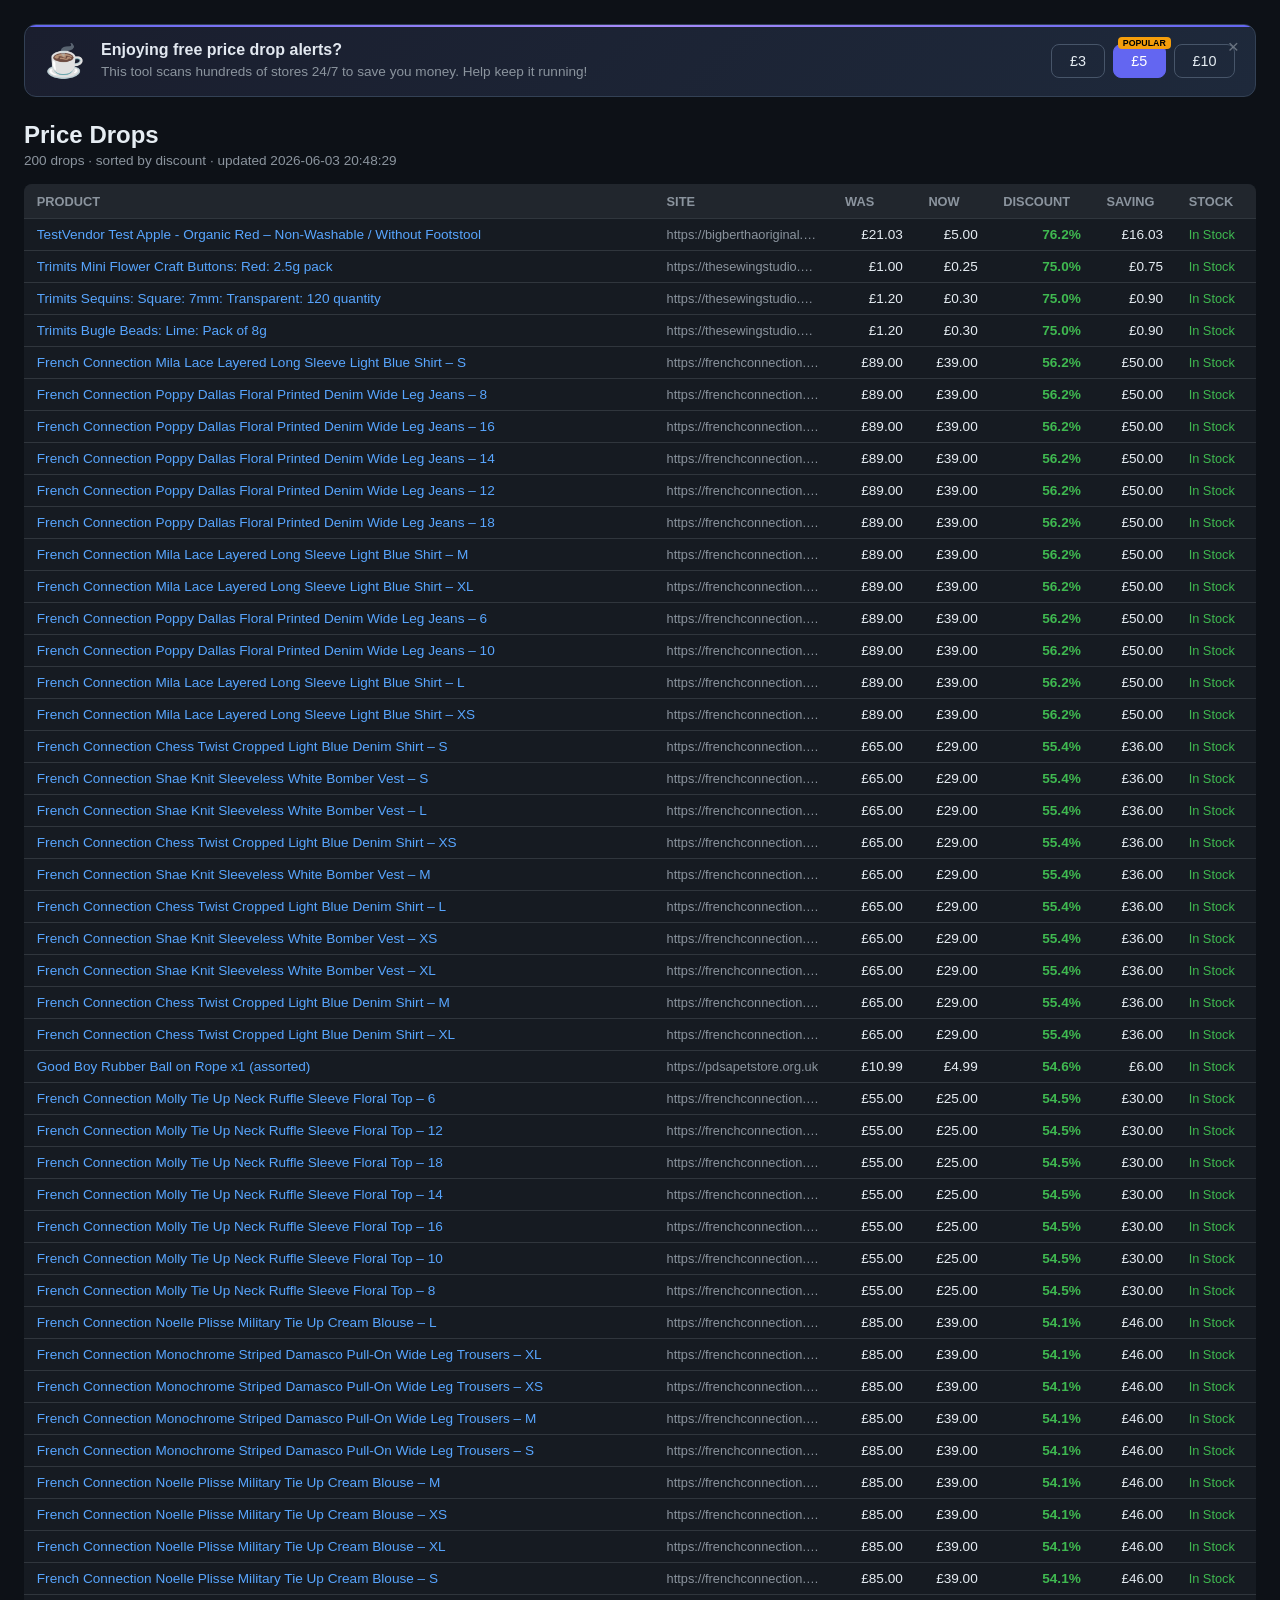
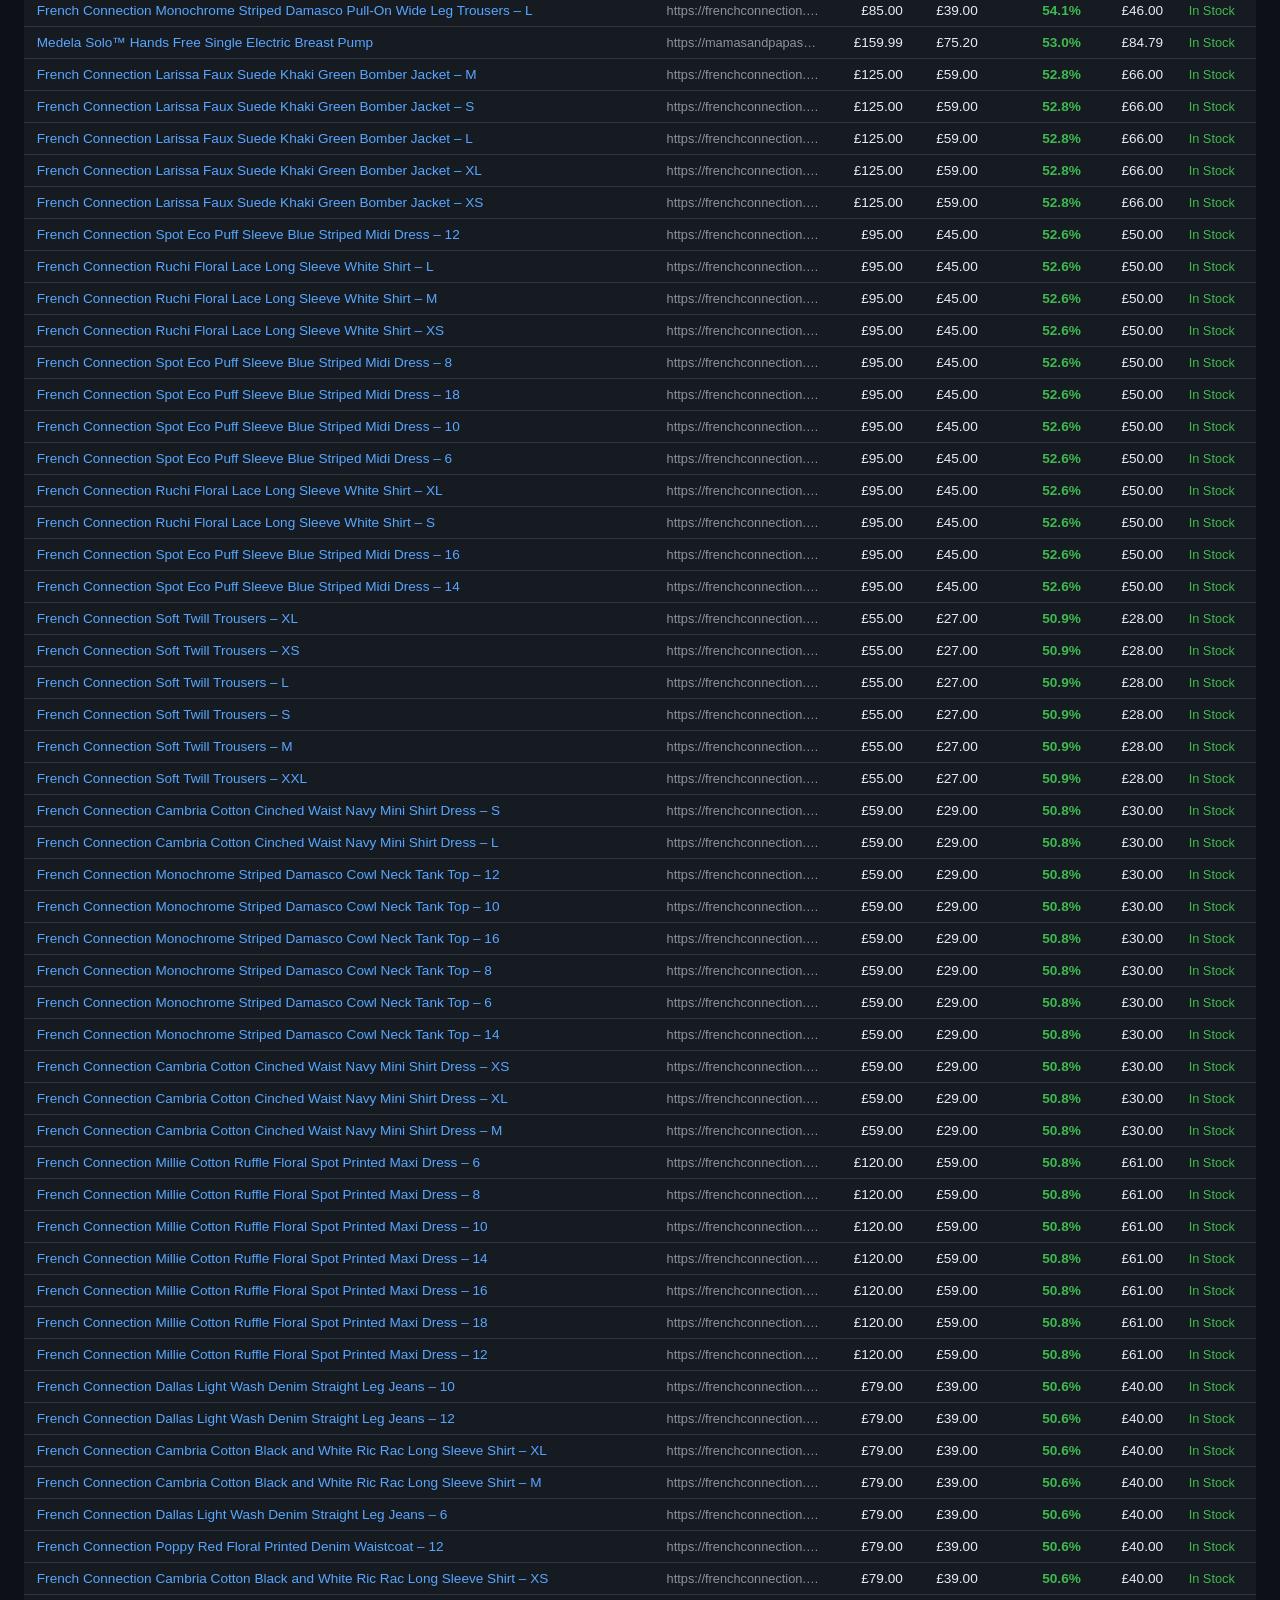
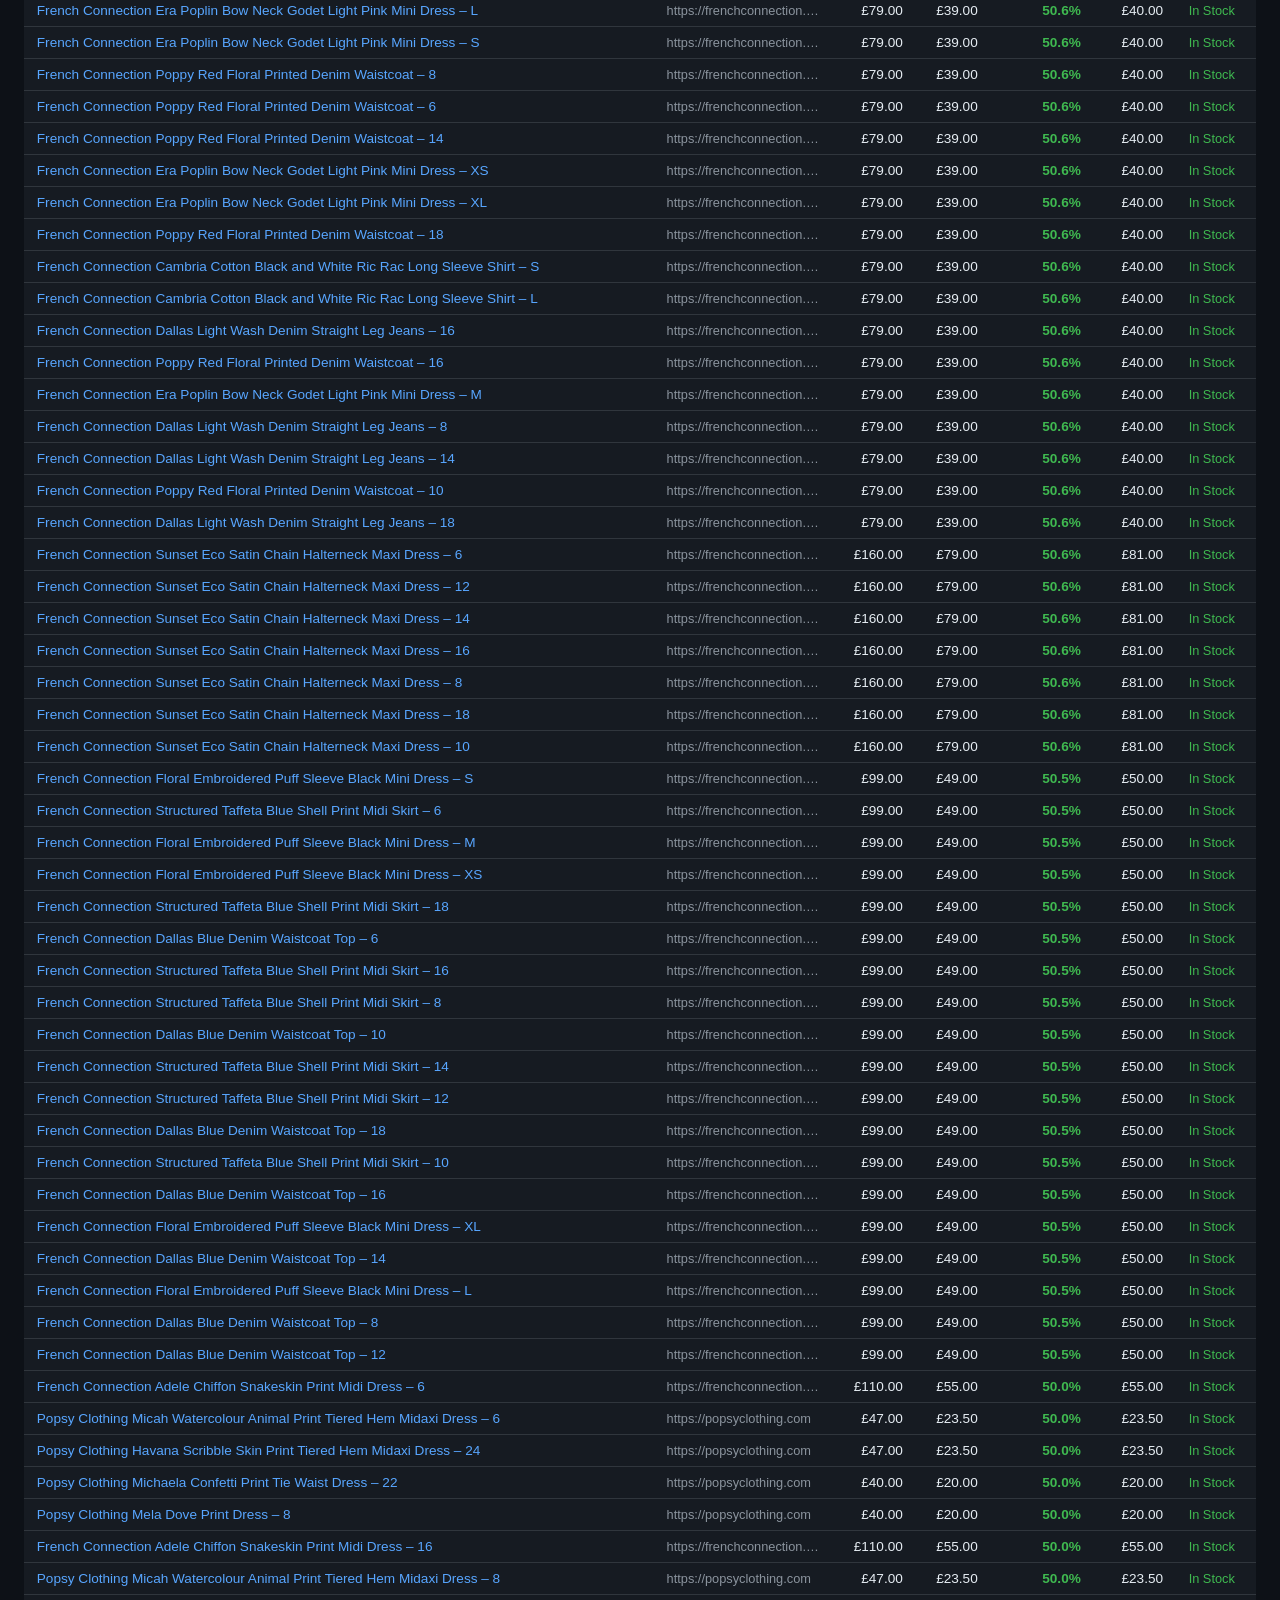
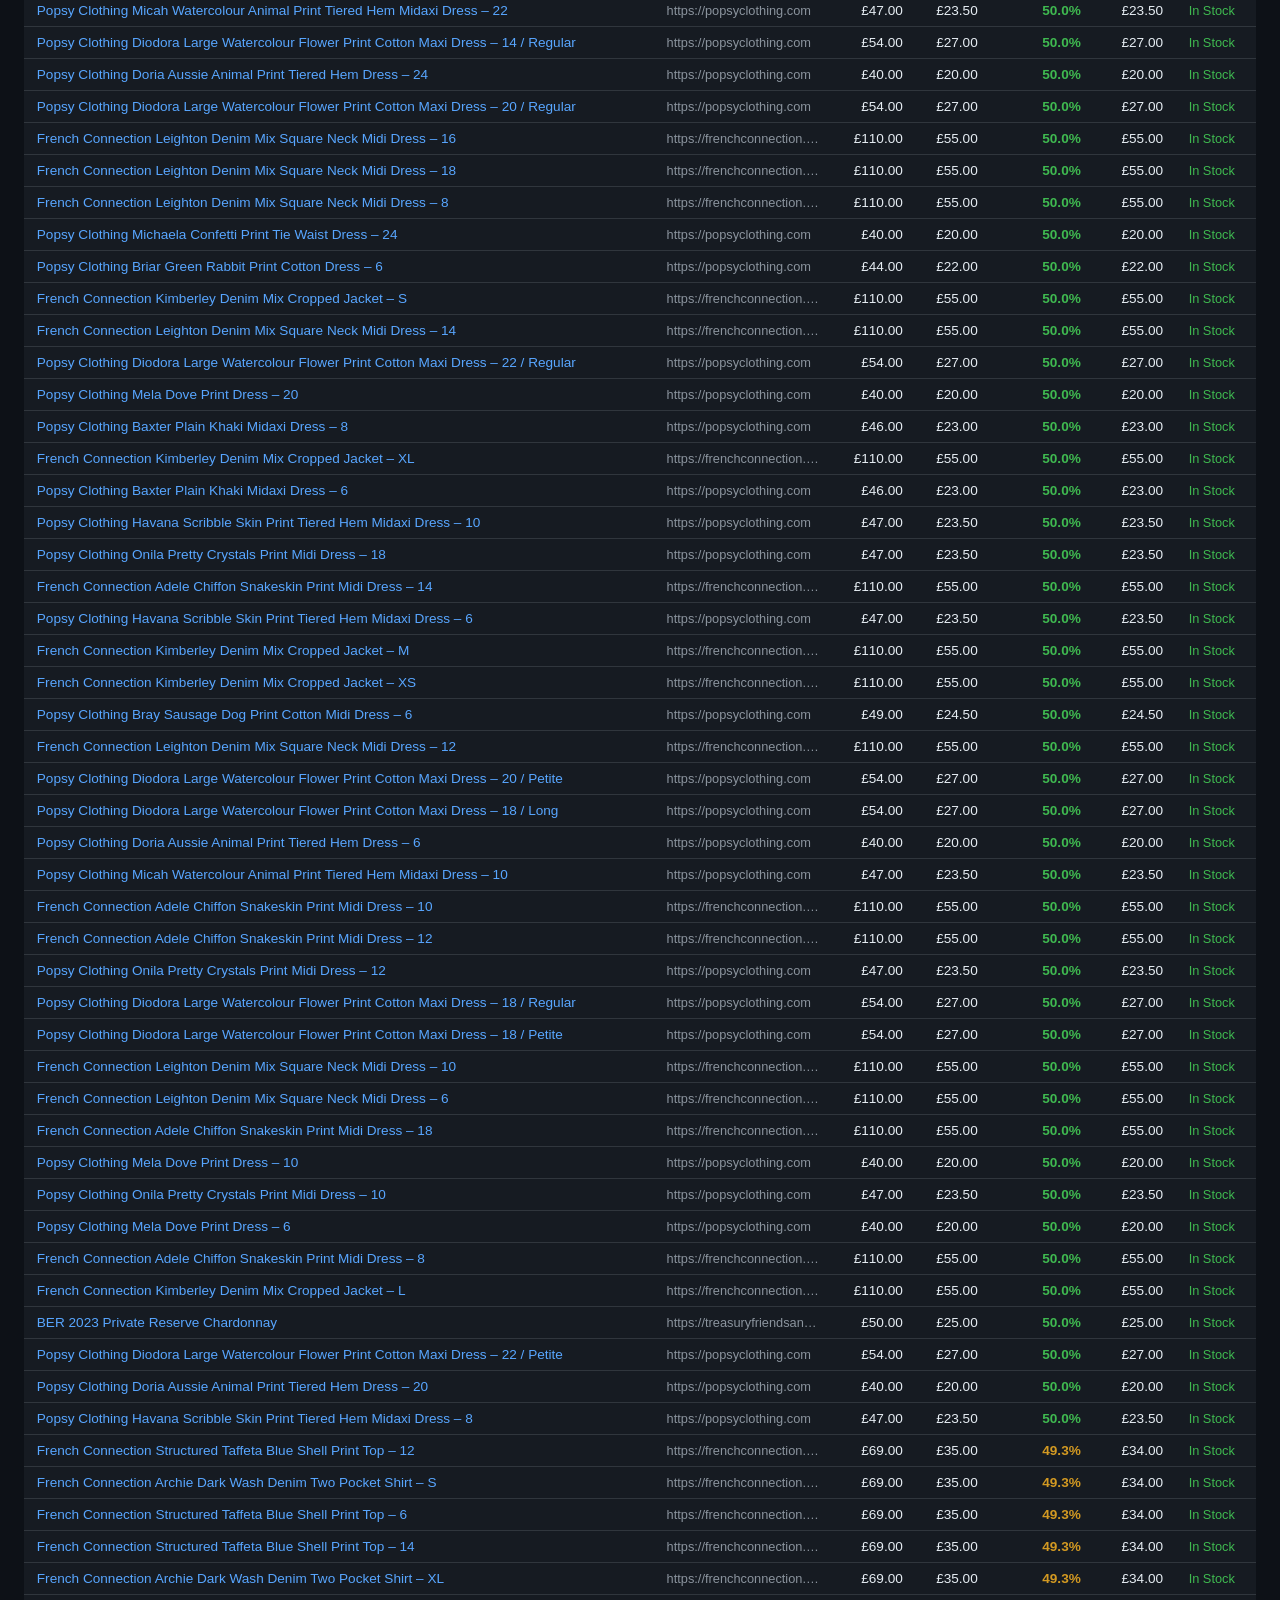
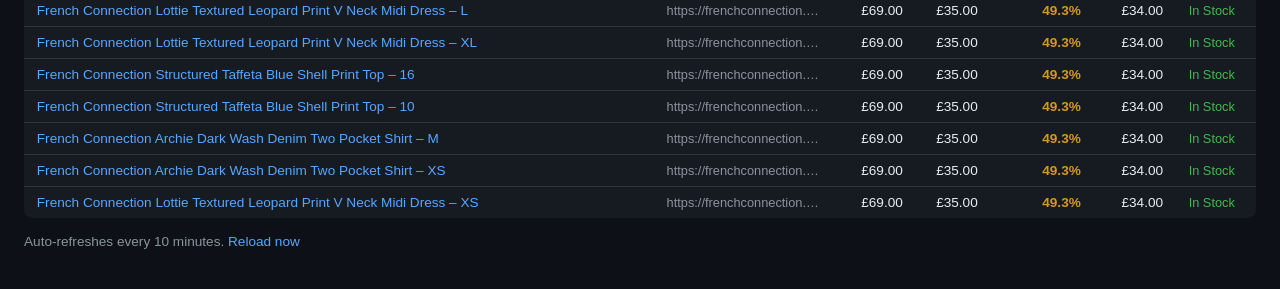
==== commit 22387bc3: "Update price drops - 2026-06-03 20:48:29" ====
--- a/docs/index.html
+++ b/docs/index.html
@@ -71,7 +71,7 @@
   </div>
 </div>
 <h1>Price Drops</h1>
-<p class="meta">200 drops &middot; sorted by discount &middot; updated 2026-06-03 20:37:27</p>
+<p class="meta">200 drops &middot; sorted by discount &middot; updated 2026-06-03 20:48:29</p>
 <table>
 <thead>
 <tr>
@@ -104,6 +104,15 @@
   <td><span class="in-stock">In Stock</span></td>
 </tr>
 <tr>
+  <td><a href="https://thesewingstudio.co.uk/products/sequins-7mm-square-ch5664?variant=43854155251946" target="_blank" rel="noopener">Trimits Sequins: Square: 7mm: Transparent: 120 quantity</a></td>
+  <td class="site">https://thesewingstudio.co.uk</td>
+  <td class="price">&pound;1.20</td>
+  <td class="price">&pound;0.30</td>
+  <td class="price disc-high">75.0%</td>
+  <td class="price">&pound;0.90</td>
+  <td><span class="in-stock">In Stock</span></td>
+</tr>
+<tr>
   <td><a href="https://thesewingstudio.co.uk/products/bugle-beads-ch5101?variant=43854031945962" target="_blank" rel="noopener">Trimits Bugle Beads: Lime: Pack of 8g</a></td>
   <td class="site">https://thesewingstudio.co.uk</td>
   <td class="price">&pound;1.20</td>
@@ -113,12 +122,39 @@
   <td><span class="in-stock">In Stock</span></td>
 </tr>
 <tr>
-  <td><a href="https://thesewingstudio.co.uk/products/sequins-7mm-square-ch5664?variant=43854155251946" target="_blank" rel="noopener">Trimits Sequins: Square: 7mm: Transparent: 120 quantity</a></td>
-  <td class="site">https://thesewingstudio.co.uk</td>
-  <td class="price">&pound;1.20</td>
-  <td class="price">&pound;0.30</td>
-  <td class="price disc-high">75.0%</td>
-  <td class="price">&pound;0.90</td>
+  <td><a href="https://frenchconnection.com/products/mila-georgette-lace-layered-shirt-pretty-blue?variant=56172149113212" target="_blank" rel="noopener">French Connection Mila Lace Layered Long Sleeve Light Blue Shirt – S</a></td>
+  <td class="site">https://frenchconnection.com</td>
+  <td class="price">&pound;89.00</td>
+  <td class="price">&pound;39.00</td>
+  <td class="price disc-high">56.2%</td>
+  <td class="price">&pound;50.00</td>
+  <td><span class="in-stock">In Stock</span></td>
+</tr>
+<tr>
+  <td><a href="https://frenchconnection.com/products/poppy-dallas-printed-denim-wide-leg-jeans-red-multi?variant=56172142526844" target="_blank" rel="noopener">French Connection Poppy Dallas Floral Printed Denim Wide Leg Jeans – 8</a></td>
+  <td class="site">https://frenchconnection.com</td>
+  <td class="price">&pound;89.00</td>
+  <td class="price">&pound;39.00</td>
+  <td class="price disc-high">56.2%</td>
+  <td class="price">&pound;50.00</td>
+  <td><span class="in-stock">In Stock</span></td>
+</tr>
+<tr>
+  <td><a href="https://frenchconnection.com/products/poppy-dallas-printed-denim-wide-leg-jeans-red-multi?variant=56172142657916" target="_blank" rel="noopener">French Connection Poppy Dallas Floral Printed Denim Wide Leg Jeans – 16</a></td>
+  <td class="site">https://frenchconnection.com</td>
+  <td class="price">&pound;89.00</td>
+  <td class="price">&pound;39.00</td>
+  <td class="price disc-high">56.2%</td>
+  <td class="price">&pound;50.00</td>
+  <td><span class="in-stock">In Stock</span></td>
+</tr>
+<tr>
+  <td><a href="https://frenchconnection.com/products/poppy-dallas-printed-denim-wide-leg-jeans-red-multi?variant=56172142625148" target="_blank" rel="noopener">French Connection Poppy Dallas Floral Printed Denim Wide Leg Jeans – 14</a></td>
+  <td class="site">https://frenchconnection.com</td>
+  <td class="price">&pound;89.00</td>
+  <td class="price">&pound;39.00</td>
+  <td class="price disc-high">56.2%</td>
+  <td class="price">&pound;50.00</td>
   <td><span class="in-stock">In Stock</span></td>
 </tr>
 <tr>
@@ -131,6 +167,60 @@
   <td><span class="in-stock">In Stock</span></td>
 </tr>
 <tr>
+  <td><a href="https://frenchconnection.com/products/poppy-dallas-printed-denim-wide-leg-jeans-red-multi?variant=56192817725820" target="_blank" rel="noopener">French Connection Poppy Dallas Floral Printed Denim Wide Leg Jeans – 18</a></td>
+  <td class="site">https://frenchconnection.com</td>
+  <td class="price">&pound;89.00</td>
+  <td class="price">&pound;39.00</td>
+  <td class="price disc-high">56.2%</td>
+  <td class="price">&pound;50.00</td>
+  <td><span class="in-stock">In Stock</span></td>
+</tr>
+<tr>
+  <td><a href="https://frenchconnection.com/products/mila-georgette-lace-layered-shirt-pretty-blue?variant=56172149145980" target="_blank" rel="noopener">French Connection Mila Lace Layered Long Sleeve Light Blue Shirt – M</a></td>
+  <td class="site">https://frenchconnection.com</td>
+  <td class="price">&pound;89.00</td>
+  <td class="price">&pound;39.00</td>
+  <td class="price disc-high">56.2%</td>
+  <td class="price">&pound;50.00</td>
+  <td><span class="in-stock">In Stock</span></td>
+</tr>
+<tr>
+  <td><a href="https://frenchconnection.com/products/mila-georgette-lace-layered-shirt-pretty-blue?variant=56172149211516" target="_blank" rel="noopener">French Connection Mila Lace Layered Long Sleeve Light Blue Shirt – XL</a></td>
+  <td class="site">https://frenchconnection.com</td>
+  <td class="price">&pound;89.00</td>
+  <td class="price">&pound;39.00</td>
+  <td class="price disc-high">56.2%</td>
+  <td class="price">&pound;50.00</td>
+  <td><span class="in-stock">In Stock</span></td>
+</tr>
+<tr>
+  <td><a href="https://frenchconnection.com/products/poppy-dallas-printed-denim-wide-leg-jeans-red-multi?variant=56172142494076" target="_blank" rel="noopener">French Connection Poppy Dallas Floral Printed Denim Wide Leg Jeans – 6</a></td>
+  <td class="site">https://frenchconnection.com</td>
+  <td class="price">&pound;89.00</td>
+  <td class="price">&pound;39.00</td>
+  <td class="price disc-high">56.2%</td>
+  <td class="price">&pound;50.00</td>
+  <td><span class="in-stock">In Stock</span></td>
+</tr>
+<tr>
+  <td><a href="https://frenchconnection.com/products/poppy-dallas-printed-denim-wide-leg-jeans-red-multi?variant=56172142559612" target="_blank" rel="noopener">French Connection Poppy Dallas Floral Printed Denim Wide Leg Jeans – 10</a></td>
+  <td class="site">https://frenchconnection.com</td>
+  <td class="price">&pound;89.00</td>
+  <td class="price">&pound;39.00</td>
+  <td class="price disc-high">56.2%</td>
+  <td class="price">&pound;50.00</td>
+  <td><span class="in-stock">In Stock</span></td>
+</tr>
+<tr>
+  <td><a href="https://frenchconnection.com/products/mila-georgette-lace-layered-shirt-pretty-blue?variant=56172149178748" target="_blank" rel="noopener">French Connection Mila Lace Layered Long Sleeve Light Blue Shirt – L</a></td>
+  <td class="site">https://frenchconnection.com</td>
+  <td class="price">&pound;89.00</td>
+  <td class="price">&pound;39.00</td>
+  <td class="price disc-high">56.2%</td>
+  <td class="price">&pound;50.00</td>
+  <td><span class="in-stock">In Stock</span></td>
+</tr>
+<tr>
   <td><a href="https://frenchconnection.com/products/mila-georgette-lace-layered-shirt-pretty-blue?variant=56172149080444" target="_blank" rel="noopener">French Connection Mila Lace Layered Long Sleeve Light Blue Shirt – XS</a></td>
   <td class="site">https://frenchconnection.com</td>
   <td class="price">&pound;89.00</td>
@@ -140,97 +230,7 @@
   <td><span class="in-stock">In Stock</span></td>
 </tr>
 <tr>
-  <td><a href="https://frenchconnection.com/products/poppy-dallas-printed-denim-wide-leg-jeans-red-multi?variant=56172142526844" target="_blank" rel="noopener">French Connection Poppy Dallas Floral Printed Denim Wide Leg Jeans – 8</a></td>
-  <td class="site">https://frenchconnection.com</td>
-  <td class="price">&pound;89.00</td>
-  <td class="price">&pound;39.00</td>
-  <td class="price disc-high">56.2%</td>
-  <td class="price">&pound;50.00</td>
-  <td><span class="in-stock">In Stock</span></td>
-</tr>
-<tr>
-  <td><a href="https://frenchconnection.com/products/poppy-dallas-printed-denim-wide-leg-jeans-red-multi?variant=56172142494076" target="_blank" rel="noopener">French Connection Poppy Dallas Floral Printed Denim Wide Leg Jeans – 6</a></td>
-  <td class="site">https://frenchconnection.com</td>
-  <td class="price">&pound;89.00</td>
-  <td class="price">&pound;39.00</td>
-  <td class="price disc-high">56.2%</td>
-  <td class="price">&pound;50.00</td>
-  <td><span class="in-stock">In Stock</span></td>
-</tr>
-<tr>
-  <td><a href="https://frenchconnection.com/products/poppy-dallas-printed-denim-wide-leg-jeans-red-multi?variant=56192817725820" target="_blank" rel="noopener">French Connection Poppy Dallas Floral Printed Denim Wide Leg Jeans – 18</a></td>
-  <td class="site">https://frenchconnection.com</td>
-  <td class="price">&pound;89.00</td>
-  <td class="price">&pound;39.00</td>
-  <td class="price disc-high">56.2%</td>
-  <td class="price">&pound;50.00</td>
-  <td><span class="in-stock">In Stock</span></td>
-</tr>
-<tr>
-  <td><a href="https://frenchconnection.com/products/poppy-dallas-printed-denim-wide-leg-jeans-red-multi?variant=56172142657916" target="_blank" rel="noopener">French Connection Poppy Dallas Floral Printed Denim Wide Leg Jeans – 16</a></td>
-  <td class="site">https://frenchconnection.com</td>
-  <td class="price">&pound;89.00</td>
-  <td class="price">&pound;39.00</td>
-  <td class="price disc-high">56.2%</td>
-  <td class="price">&pound;50.00</td>
-  <td><span class="in-stock">In Stock</span></td>
-</tr>
-<tr>
-  <td><a href="https://frenchconnection.com/products/poppy-dallas-printed-denim-wide-leg-jeans-red-multi?variant=56172142625148" target="_blank" rel="noopener">French Connection Poppy Dallas Floral Printed Denim Wide Leg Jeans – 14</a></td>
-  <td class="site">https://frenchconnection.com</td>
-  <td class="price">&pound;89.00</td>
-  <td class="price">&pound;39.00</td>
-  <td class="price disc-high">56.2%</td>
-  <td class="price">&pound;50.00</td>
-  <td><span class="in-stock">In Stock</span></td>
-</tr>
-<tr>
-  <td><a href="https://frenchconnection.com/products/mila-georgette-lace-layered-shirt-pretty-blue?variant=56172149211516" target="_blank" rel="noopener">French Connection Mila Lace Layered Long Sleeve Light Blue Shirt – XL</a></td>
-  <td class="site">https://frenchconnection.com</td>
-  <td class="price">&pound;89.00</td>
-  <td class="price">&pound;39.00</td>
-  <td class="price disc-high">56.2%</td>
-  <td class="price">&pound;50.00</td>
-  <td><span class="in-stock">In Stock</span></td>
-</tr>
-<tr>
-  <td><a href="https://frenchconnection.com/products/mila-georgette-lace-layered-shirt-pretty-blue?variant=56172149113212" target="_blank" rel="noopener">French Connection Mila Lace Layered Long Sleeve Light Blue Shirt – S</a></td>
-  <td class="site">https://frenchconnection.com</td>
-  <td class="price">&pound;89.00</td>
-  <td class="price">&pound;39.00</td>
-  <td class="price disc-high">56.2%</td>
-  <td class="price">&pound;50.00</td>
-  <td><span class="in-stock">In Stock</span></td>
-</tr>
-<tr>
-  <td><a href="https://frenchconnection.com/products/poppy-dallas-printed-denim-wide-leg-jeans-red-multi?variant=56172142559612" target="_blank" rel="noopener">French Connection Poppy Dallas Floral Printed Denim Wide Leg Jeans – 10</a></td>
-  <td class="site">https://frenchconnection.com</td>
-  <td class="price">&pound;89.00</td>
-  <td class="price">&pound;39.00</td>
-  <td class="price disc-high">56.2%</td>
-  <td class="price">&pound;50.00</td>
-  <td><span class="in-stock">In Stock</span></td>
-</tr>
-<tr>
-  <td><a href="https://frenchconnection.com/products/mila-georgette-lace-layered-shirt-pretty-blue?variant=56172149145980" target="_blank" rel="noopener">French Connection Mila Lace Layered Long Sleeve Light Blue Shirt – M</a></td>
-  <td class="site">https://frenchconnection.com</td>
-  <td class="price">&pound;89.00</td>
-  <td class="price">&pound;39.00</td>
-  <td class="price disc-high">56.2%</td>
-  <td class="price">&pound;50.00</td>
-  <td><span class="in-stock">In Stock</span></td>
-</tr>
-<tr>
-  <td><a href="https://frenchconnection.com/products/mila-georgette-lace-layered-shirt-pretty-blue?variant=56172149178748" target="_blank" rel="noopener">French Connection Mila Lace Layered Long Sleeve Light Blue Shirt – L</a></td>
-  <td class="site">https://frenchconnection.com</td>
-  <td class="price">&pound;89.00</td>
-  <td class="price">&pound;39.00</td>
-  <td class="price disc-high">56.2%</td>
-  <td class="price">&pound;50.00</td>
-  <td><span class="in-stock">In Stock</span></td>
-</tr>
-<tr>
-  <td><a href="https://frenchconnection.com/products/shae-knit-sleeveless-bomber-vest-summer-white?variant=55975344275836" target="_blank" rel="noopener">French Connection Shae Knit Sleeveless White Bomber Vest – L</a></td>
+  <td><a href="https://frenchconnection.com/products/chess-twist-cropped-denim-shirt-beach-blue?variant=56172149670268" target="_blank" rel="noopener">French Connection Chess Twist Cropped Light Blue Denim Shirt – S</a></td>
   <td class="site">https://frenchconnection.com</td>
   <td class="price">&pound;65.00</td>
   <td class="price">&pound;29.00</td>
@@ -239,7 +239,7 @@
   <td><span class="in-stock">In Stock</span></td>
 </tr>
 <tr>
-  <td><a href="https://frenchconnection.com/products/chess-twist-cropped-denim-shirt-beach-blue?variant=56172149768572" target="_blank" rel="noopener">French Connection Chess Twist Cropped Light Blue Denim Shirt – XL</a></td>
+  <td><a href="https://frenchconnection.com/products/shae-knit-sleeveless-bomber-vest-summer-white?variant=55975344210300" target="_blank" rel="noopener">French Connection Shae Knit Sleeveless White Bomber Vest – S</a></td>
   <td class="site">https://frenchconnection.com</td>
   <td class="price">&pound;65.00</td>
   <td class="price">&pound;29.00</td>
@@ -248,7 +248,7 @@
   <td><span class="in-stock">In Stock</span></td>
 </tr>
 <tr>
-  <td><a href="https://frenchconnection.com/products/shae-knit-sleeveless-bomber-vest-summer-white?variant=55975344243068" target="_blank" rel="noopener">French Connection Shae Knit Sleeveless White Bomber Vest – M</a></td>
+  <td><a href="https://frenchconnection.com/products/shae-knit-sleeveless-bomber-vest-summer-white?variant=55975344275836" target="_blank" rel="noopener">French Connection Shae Knit Sleeveless White Bomber Vest – L</a></td>
   <td class="site">https://frenchconnection.com</td>
   <td class="price">&pound;65.00</td>
   <td class="price">&pound;29.00</td>
@@ -257,7 +257,7 @@
   <td><span class="in-stock">In Stock</span></td>
 </tr>
 <tr>
-  <td><a href="https://frenchconnection.com/products/shae-knit-sleeveless-bomber-vest-summer-white?variant=55975344308604" target="_blank" rel="noopener">French Connection Shae Knit Sleeveless White Bomber Vest – XL</a></td>
+  <td><a href="https://frenchconnection.com/products/chess-twist-cropped-denim-shirt-beach-blue?variant=56172149637500" target="_blank" rel="noopener">French Connection Chess Twist Cropped Light Blue Denim Shirt – XS</a></td>
   <td class="site">https://frenchconnection.com</td>
   <td class="price">&pound;65.00</td>
   <td class="price">&pound;29.00</td>
@@ -266,7 +266,7 @@
   <td><span class="in-stock">In Stock</span></td>
 </tr>
 <tr>
-  <td><a href="https://frenchconnection.com/products/shae-knit-sleeveless-bomber-vest-summer-white?variant=55975344177532" target="_blank" rel="noopener">French Connection Shae Knit Sleeveless White Bomber Vest – XS</a></td>
+  <td><a href="https://frenchconnection.com/products/shae-knit-sleeveless-bomber-vest-summer-white?variant=55975344243068" target="_blank" rel="noopener">French Connection Shae Knit Sleeveless White Bomber Vest – M</a></td>
   <td class="site">https://frenchconnection.com</td>
   <td class="price">&pound;65.00</td>
   <td class="price">&pound;29.00</td>
@@ -275,7 +275,7 @@
   <td><span class="in-stock">In Stock</span></td>
 </tr>
 <tr>
-  <td><a href="https://frenchconnection.com/products/chess-twist-cropped-denim-shirt-beach-blue?variant=56172149637500" target="_blank" rel="noopener">French Connection Chess Twist Cropped Light Blue Denim Shirt – XS</a></td>
+  <td><a href="https://frenchconnection.com/products/chess-twist-cropped-denim-shirt-beach-blue?variant=56172149735804" target="_blank" rel="noopener">French Connection Chess Twist Cropped Light Blue Denim Shirt – L</a></td>
   <td class="site">https://frenchconnection.com</td>
   <td class="price">&pound;65.00</td>
   <td class="price">&pound;29.00</td>
@@ -284,7 +284,7 @@
   <td><span class="in-stock">In Stock</span></td>
 </tr>
 <tr>
-  <td><a href="https://frenchconnection.com/products/chess-twist-cropped-denim-shirt-beach-blue?variant=56172149703036" target="_blank" rel="noopener">French Connection Chess Twist Cropped Light Blue Denim Shirt – M</a></td>
+  <td><a href="https://frenchconnection.com/products/shae-knit-sleeveless-bomber-vest-summer-white?variant=55975344177532" target="_blank" rel="noopener">French Connection Shae Knit Sleeveless White Bomber Vest – XS</a></td>
   <td class="site">https://frenchconnection.com</td>
   <td class="price">&pound;65.00</td>
   <td class="price">&pound;29.00</td>
@@ -293,7 +293,7 @@
   <td><span class="in-stock">In Stock</span></td>
 </tr>
 <tr>
-  <td><a href="https://frenchconnection.com/products/shae-knit-sleeveless-bomber-vest-summer-white?variant=55975344210300" target="_blank" rel="noopener">French Connection Shae Knit Sleeveless White Bomber Vest – S</a></td>
+  <td><a href="https://frenchconnection.com/products/shae-knit-sleeveless-bomber-vest-summer-white?variant=55975344308604" target="_blank" rel="noopener">French Connection Shae Knit Sleeveless White Bomber Vest – XL</a></td>
   <td class="site">https://frenchconnection.com</td>
   <td class="price">&pound;65.00</td>
   <td class="price">&pound;29.00</td>
@@ -302,7 +302,7 @@
   <td><span class="in-stock">In Stock</span></td>
 </tr>
 <tr>
-  <td><a href="https://frenchconnection.com/products/chess-twist-cropped-denim-shirt-beach-blue?variant=56172149735804" target="_blank" rel="noopener">French Connection Chess Twist Cropped Light Blue Denim Shirt – L</a></td>
+  <td><a href="https://frenchconnection.com/products/chess-twist-cropped-denim-shirt-beach-blue?variant=56172149703036" target="_blank" rel="noopener">French Connection Chess Twist Cropped Light Blue Denim Shirt – M</a></td>
   <td class="site">https://frenchconnection.com</td>
   <td class="price">&pound;65.00</td>
   <td class="price">&pound;29.00</td>
@@ -311,7 +311,7 @@
   <td><span class="in-stock">In Stock</span></td>
 </tr>
 <tr>
-  <td><a href="https://frenchconnection.com/products/chess-twist-cropped-denim-shirt-beach-blue?variant=56172149670268" target="_blank" rel="noopener">French Connection Chess Twist Cropped Light Blue Denim Shirt – S</a></td>
+  <td><a href="https://frenchconnection.com/products/chess-twist-cropped-denim-shirt-beach-blue?variant=56172149768572" target="_blank" rel="noopener">French Connection Chess Twist Cropped Light Blue Denim Shirt – XL</a></td>
   <td class="site">https://frenchconnection.com</td>
   <td class="price">&pound;65.00</td>
   <td class="price">&pound;29.00</td>
@@ -329,7 +329,7 @@
   <td><span class="in-stock">In Stock</span></td>
 </tr>
 <tr>
-  <td><a href="https://frenchconnection.com/products/molly-emina-ruffle-sleeve-top-multi?variant=55975349649788" target="_blank" rel="noopener">French Connection Molly Tie Up Neck Ruffle Sleeve Floral Top – 14</a></td>
+  <td><a href="https://frenchconnection.com/products/molly-emina-ruffle-sleeve-top-multi?variant=55975349518716" target="_blank" rel="noopener">French Connection Molly Tie Up Neck Ruffle Sleeve Floral Top – 6</a></td>
   <td class="site">https://frenchconnection.com</td>
   <td class="price">&pound;55.00</td>
   <td class="price">&pound;25.00</td>
@@ -338,7 +338,7 @@
   <td><span class="in-stock">In Stock</span></td>
 </tr>
 <tr>
-  <td><a href="https://frenchconnection.com/products/molly-emina-ruffle-sleeve-top-multi?variant=55975349584252" target="_blank" rel="noopener">French Connection Molly Tie Up Neck Ruffle Sleeve Floral Top – 10</a></td>
+  <td><a href="https://frenchconnection.com/products/molly-emina-ruffle-sleeve-top-multi?variant=55975349617020" target="_blank" rel="noopener">French Connection Molly Tie Up Neck Ruffle Sleeve Floral Top – 12</a></td>
   <td class="site">https://frenchconnection.com</td>
   <td class="price">&pound;55.00</td>
   <td class="price">&pound;25.00</td>
@@ -347,7 +347,7 @@
   <td><span class="in-stock">In Stock</span></td>
 </tr>
 <tr>
-  <td><a href="https://frenchconnection.com/products/molly-emina-ruffle-sleeve-top-multi?variant=55975349617020" target="_blank" rel="noopener">French Connection Molly Tie Up Neck Ruffle Sleeve Floral Top – 12</a></td>
+  <td><a href="https://frenchconnection.com/products/molly-emina-ruffle-sleeve-top-multi?variant=56395412898172" target="_blank" rel="noopener">French Connection Molly Tie Up Neck Ruffle Sleeve Floral Top – 18</a></td>
   <td class="site">https://frenchconnection.com</td>
   <td class="price">&pound;55.00</td>
   <td class="price">&pound;25.00</td>
@@ -356,7 +356,7 @@
   <td><span class="in-stock">In Stock</span></td>
 </tr>
 <tr>
-  <td><a href="https://frenchconnection.com/products/molly-emina-ruffle-sleeve-top-multi?variant=55975349518716" target="_blank" rel="noopener">French Connection Molly Tie Up Neck Ruffle Sleeve Floral Top – 6</a></td>
+  <td><a href="https://frenchconnection.com/products/molly-emina-ruffle-sleeve-top-multi?variant=55975349649788" target="_blank" rel="noopener">French Connection Molly Tie Up Neck Ruffle Sleeve Floral Top – 14</a></td>
   <td class="site">https://frenchconnection.com</td>
   <td class="price">&pound;55.00</td>
   <td class="price">&pound;25.00</td>
@@ -365,7 +365,7 @@
   <td><span class="in-stock">In Stock</span></td>
 </tr>
 <tr>
-  <td><a href="https://frenchconnection.com/products/molly-emina-ruffle-sleeve-top-multi?variant=56395412898172" target="_blank" rel="noopener">French Connection Molly Tie Up Neck Ruffle Sleeve Floral Top – 18</a></td>
+  <td><a href="https://frenchconnection.com/products/molly-emina-ruffle-sleeve-top-multi?variant=55975349682556" target="_blank" rel="noopener">French Connection Molly Tie Up Neck Ruffle Sleeve Floral Top – 16</a></td>
   <td class="site">https://frenchconnection.com</td>
   <td class="price">&pound;55.00</td>
   <td class="price">&pound;25.00</td>
@@ -374,7 +374,7 @@
   <td><span class="in-stock">In Stock</span></td>
 </tr>
 <tr>
-  <td><a href="https://frenchconnection.com/products/molly-emina-ruffle-sleeve-top-multi?variant=55975349682556" target="_blank" rel="noopener">French Connection Molly Tie Up Neck Ruffle Sleeve Floral Top – 16</a></td>
+  <td><a href="https://frenchconnection.com/products/molly-emina-ruffle-sleeve-top-multi?variant=55975349584252" target="_blank" rel="noopener">French Connection Molly Tie Up Neck Ruffle Sleeve Floral Top – 10</a></td>
   <td class="site">https://frenchconnection.com</td>
   <td class="price">&pound;55.00</td>
   <td class="price">&pound;25.00</td>
@@ -392,7 +392,7 @@
   <td><span class="in-stock">In Stock</span></td>
 </tr>
 <tr>
-  <td><a href="https://frenchconnection.com/products/striped-damasco-wide-leg-trousers-porcelain-cream-black?variant=56172152947068" target="_blank" rel="noopener">French Connection Monochrome Striped Damasco Pull-On Wide Leg Trousers – L</a></td>
+  <td><a href="https://frenchconnection.com/products/noelle-plisse-military-tie-up-blouse-porcelain-cream?variant=55975340278140" target="_blank" rel="noopener">French Connection Noelle Plisse Military Tie Up Cream Blouse – L</a></td>
   <td class="site">https://frenchconnection.com</td>
   <td class="price">&pound;85.00</td>
   <td class="price">&pound;39.00</td>
@@ -410,7 +410,7 @@
   <td><span class="in-stock">In Stock</span></td>
 </tr>
 <tr>
-  <td><a href="https://frenchconnection.com/products/striped-damasco-wide-leg-trousers-porcelain-cream-black?variant=56172152914300" target="_blank" rel="noopener">French Connection Monochrome Striped Damasco Pull-On Wide Leg Trousers – M</a></td>
+  <td><a href="https://frenchconnection.com/products/striped-damasco-wide-leg-trousers-porcelain-cream-black?variant=56172152848764" target="_blank" rel="noopener">French Connection Monochrome Striped Damasco Pull-On Wide Leg Trousers – XS</a></td>
   <td class="site">https://frenchconnection.com</td>
   <td class="price">&pound;85.00</td>
   <td class="price">&pound;39.00</td>
@@ -419,7 +419,7 @@
   <td><span class="in-stock">In Stock</span></td>
 </tr>
 <tr>
-  <td><a href="https://frenchconnection.com/products/noelle-plisse-military-tie-up-blouse-porcelain-cream?variant=55975340245372" target="_blank" rel="noopener">French Connection Noelle Plisse Military Tie Up Cream Blouse – M</a></td>
+  <td><a href="https://frenchconnection.com/products/striped-damasco-wide-leg-trousers-porcelain-cream-black?variant=56172152914300" target="_blank" rel="noopener">French Connection Monochrome Striped Damasco Pull-On Wide Leg Trousers – M</a></td>
   <td class="site">https://frenchconnection.com</td>
   <td class="price">&pound;85.00</td>
   <td class="price">&pound;39.00</td>
@@ -428,7 +428,7 @@
   <td><span class="in-stock">In Stock</span></td>
 </tr>
 <tr>
-  <td><a href="https://frenchconnection.com/products/noelle-plisse-military-tie-up-blouse-porcelain-cream?variant=55975340212604" target="_blank" rel="noopener">French Connection Noelle Plisse Military Tie Up Cream Blouse – S</a></td>
+  <td><a href="https://frenchconnection.com/products/striped-damasco-wide-leg-trousers-porcelain-cream-black?variant=56172152881532" target="_blank" rel="noopener">French Connection Monochrome Striped Damasco Pull-On Wide Leg Trousers – S</a></td>
   <td class="site">https://frenchconnection.com</td>
   <td class="price">&pound;85.00</td>
   <td class="price">&pound;39.00</td>
@@ -437,7 +437,7 @@
   <td><span class="in-stock">In Stock</span></td>
 </tr>
 <tr>
-  <td><a href="https://frenchconnection.com/products/noelle-plisse-military-tie-up-blouse-porcelain-cream?variant=55975340179836" target="_blank" rel="noopener">French Connection Noelle Plisse Military Tie Up Cream Blouse – XS</a></td>
+  <td><a href="https://frenchconnection.com/products/noelle-plisse-military-tie-up-blouse-porcelain-cream?variant=55975340245372" target="_blank" rel="noopener">French Connection Noelle Plisse Military Tie Up Cream Blouse – M</a></td>
   <td class="site">https://frenchconnection.com</td>
   <td class="price">&pound;85.00</td>
   <td class="price">&pound;39.00</td>
@@ -446,7 +446,7 @@
   <td><span class="in-stock">In Stock</span></td>
 </tr>
 <tr>
-  <td><a href="https://frenchconnection.com/products/noelle-plisse-military-tie-up-blouse-porcelain-cream?variant=55975340278140" target="_blank" rel="noopener">French Connection Noelle Plisse Military Tie Up Cream Blouse – L</a></td>
+  <td><a href="https://frenchconnection.com/products/noelle-plisse-military-tie-up-blouse-porcelain-cream?variant=55975340179836" target="_blank" rel="noopener">French Connection Noelle Plisse Military Tie Up Cream Blouse – XS</a></td>
   <td class="site">https://frenchconnection.com</td>
   <td class="price">&pound;85.00</td>
   <td class="price">&pound;39.00</td>
@@ -464,7 +464,7 @@
   <td><span class="in-stock">In Stock</span></td>
 </tr>
 <tr>
-  <td><a href="https://frenchconnection.com/products/striped-damasco-wide-leg-trousers-porcelain-cream-black?variant=56172152848764" target="_blank" rel="noopener">French Connection Monochrome Striped Damasco Pull-On Wide Leg Trousers – XS</a></td>
+  <td><a href="https://frenchconnection.com/products/noelle-plisse-military-tie-up-blouse-porcelain-cream?variant=55975340212604" target="_blank" rel="noopener">French Connection Noelle Plisse Military Tie Up Cream Blouse – S</a></td>
   <td class="site">https://frenchconnection.com</td>
   <td class="price">&pound;85.00</td>
   <td class="price">&pound;39.00</td>
@@ -473,7 +473,7 @@
   <td><span class="in-stock">In Stock</span></td>
 </tr>
 <tr>
-  <td><a href="https://frenchconnection.com/products/striped-damasco-wide-leg-trousers-porcelain-cream-black?variant=56172152881532" target="_blank" rel="noopener">French Connection Monochrome Striped Damasco Pull-On Wide Leg Trousers – S</a></td>
+  <td><a href="https://frenchconnection.com/products/striped-damasco-wide-leg-trousers-porcelain-cream-black?variant=56172152947068" target="_blank" rel="noopener">French Connection Monochrome Striped Damasco Pull-On Wide Leg Trousers – L</a></td>
   <td class="site">https://frenchconnection.com</td>
   <td class="price">&pound;85.00</td>
   <td class="price">&pound;39.00</td>
@@ -500,7 +500,7 @@
   <td><span class="in-stock">In Stock</span></td>
 </tr>
 <tr>
-  <td><a href="https://frenchconnection.com/products/larissa-faux-suede-bomber-jacket-vintage-khaki-green?variant=55975352336764" target="_blank" rel="noopener">French Connection Larissa Faux Suede Khaki Green Bomber Jacket – L</a></td>
+  <td><a href="https://frenchconnection.com/products/larissa-faux-suede-bomber-jacket-vintage-khaki-green?variant=55975352271228" target="_blank" rel="noopener">French Connection Larissa Faux Suede Khaki Green Bomber Jacket – S</a></td>
   <td class="site">https://frenchconnection.com</td>
   <td class="price">&pound;125.00</td>
   <td class="price">&pound;59.00</td>
@@ -509,7 +509,7 @@
   <td><span class="in-stock">In Stock</span></td>
 </tr>
 <tr>
-  <td><a href="https://frenchconnection.com/products/larissa-faux-suede-bomber-jacket-vintage-khaki-green?variant=55975352238460" target="_blank" rel="noopener">French Connection Larissa Faux Suede Khaki Green Bomber Jacket – XS</a></td>
+  <td><a href="https://frenchconnection.com/products/larissa-faux-suede-bomber-jacket-vintage-khaki-green?variant=55975352336764" target="_blank" rel="noopener">French Connection Larissa Faux Suede Khaki Green Bomber Jacket – L</a></td>
   <td class="site">https://frenchconnection.com</td>
   <td class="price">&pound;125.00</td>
   <td class="price">&pound;59.00</td>
@@ -518,7 +518,7 @@
   <td><span class="in-stock">In Stock</span></td>
 </tr>
 <tr>
-  <td><a href="https://frenchconnection.com/products/larissa-faux-suede-bomber-jacket-vintage-khaki-green?variant=55975352271228" target="_blank" rel="noopener">French Connection Larissa Faux Suede Khaki Green Bomber Jacket – S</a></td>
+  <td><a href="https://frenchconnection.com/products/larissa-faux-suede-bomber-jacket-vintage-khaki-green?variant=55975352369532" target="_blank" rel="noopener">French Connection Larissa Faux Suede Khaki Green Bomber Jacket – XL</a></td>
   <td class="site">https://frenchconnection.com</td>
   <td class="price">&pound;125.00</td>
   <td class="price">&pound;59.00</td>
@@ -527,7 +527,7 @@
   <td><span class="in-stock">In Stock</span></td>
 </tr>
 <tr>
-  <td><a href="https://frenchconnection.com/products/larissa-faux-suede-bomber-jacket-vintage-khaki-green?variant=55975352369532" target="_blank" rel="noopener">French Connection Larissa Faux Suede Khaki Green Bomber Jacket – XL</a></td>
+  <td><a href="https://frenchconnection.com/products/larissa-faux-suede-bomber-jacket-vintage-khaki-green?variant=55975352238460" target="_blank" rel="noopener">French Connection Larissa Faux Suede Khaki Green Bomber Jacket – XS</a></td>
   <td class="site">https://frenchconnection.com</td>
   <td class="price">&pound;125.00</td>
   <td class="price">&pound;59.00</td>
@@ -536,7 +536,7 @@
   <td><span class="in-stock">In Stock</span></td>
 </tr>
 <tr>
-  <td><a href="https://frenchconnection.com/products/ruchi-floral-lace-long-sleeve-shirt-summer-white?variant=55975348699516" target="_blank" rel="noopener">French Connection Ruchi Floral Lace Long Sleeve White Shirt – M</a></td>
+  <td><a href="https://frenchconnection.com/products/fran-eco-lizzie-puff-sleeve-midi-dress-blue-stripe-spot?variant=56172144558460" target="_blank" rel="noopener">French Connection Spot Eco Puff Sleeve Blue Striped Midi Dress – 12</a></td>
   <td class="site">https://frenchconnection.com</td>
   <td class="price">&pound;95.00</td>
   <td class="price">&pound;45.00</td>
@@ -554,7 +554,7 @@
   <td><span class="in-stock">In Stock</span></td>
 </tr>
 <tr>
-  <td><a href="https://frenchconnection.com/products/fran-eco-lizzie-puff-sleeve-midi-dress-blue-stripe-spot?variant=56172144492924" target="_blank" rel="noopener">French Connection Spot Eco Puff Sleeve Blue Striped Midi Dress – 8</a></td>
+  <td><a href="https://frenchconnection.com/products/ruchi-floral-lace-long-sleeve-shirt-summer-white?variant=55975348699516" target="_blank" rel="noopener">French Connection Ruchi Floral Lace Long Sleeve White Shirt – M</a></td>
   <td class="site">https://frenchconnection.com</td>
   <td class="price">&pound;95.00</td>
   <td class="price">&pound;45.00</td>
@@ -563,7 +563,7 @@
   <td><span class="in-stock">In Stock</span></td>
 </tr>
 <tr>
-  <td><a href="https://frenchconnection.com/products/fran-eco-lizzie-puff-sleeve-midi-dress-blue-stripe-spot?variant=56172144623996" target="_blank" rel="noopener">French Connection Spot Eco Puff Sleeve Blue Striped Midi Dress – 16</a></td>
+  <td><a href="https://frenchconnection.com/products/ruchi-floral-lace-long-sleeve-shirt-summer-white?variant=55975348633980" target="_blank" rel="noopener">French Connection Ruchi Floral Lace Long Sleeve White Shirt – XS</a></td>
   <td class="site">https://frenchconnection.com</td>
   <td class="price">&pound;95.00</td>
   <td class="price">&pound;45.00</td>
@@ -572,7 +572,7 @@
   <td><span class="in-stock">In Stock</span></td>
 </tr>
 <tr>
-  <td><a href="https://frenchconnection.com/products/ruchi-floral-lace-long-sleeve-shirt-summer-white?variant=55975348765052" target="_blank" rel="noopener">French Connection Ruchi Floral Lace Long Sleeve White Shirt – XL</a></td>
+  <td><a href="https://frenchconnection.com/products/fran-eco-lizzie-puff-sleeve-midi-dress-blue-stripe-spot?variant=56172144492924" target="_blank" rel="noopener">French Connection Spot Eco Puff Sleeve Blue Striped Midi Dress – 8</a></td>
   <td class="site">https://frenchconnection.com</td>
   <td class="price">&pound;95.00</td>
   <td class="price">&pound;45.00</td>
@@ -581,7 +581,7 @@
   <td><span class="in-stock">In Stock</span></td>
 </tr>
 <tr>
-  <td><a href="https://frenchconnection.com/products/ruchi-floral-lace-long-sleeve-shirt-summer-white?variant=55975348666748" target="_blank" rel="noopener">French Connection Ruchi Floral Lace Long Sleeve White Shirt – S</a></td>
+  <td><a href="https://frenchconnection.com/products/fran-eco-lizzie-puff-sleeve-midi-dress-blue-stripe-spot?variant=56192820740476" target="_blank" rel="noopener">French Connection Spot Eco Puff Sleeve Blue Striped Midi Dress – 18</a></td>
   <td class="site">https://frenchconnection.com</td>
   <td class="price">&pound;95.00</td>
   <td class="price">&pound;45.00</td>
@@ -590,7 +590,7 @@
   <td><span class="in-stock">In Stock</span></td>
 </tr>
 <tr>
-  <td><a href="https://frenchconnection.com/products/fran-eco-lizzie-puff-sleeve-midi-dress-blue-stripe-spot?variant=56172144460156" target="_blank" rel="noopener">French Connection Spot Eco Puff Sleeve Blue Striped Midi Dress – 6</a></td>
+  <td><a href="https://frenchconnection.com/products/fran-eco-lizzie-puff-sleeve-midi-dress-blue-stripe-spot?variant=56172144525692" target="_blank" rel="noopener">French Connection Spot Eco Puff Sleeve Blue Striped Midi Dress – 10</a></td>
   <td class="site">https://frenchconnection.com</td>
   <td class="price">&pound;95.00</td>
   <td class="price">&pound;45.00</td>
@@ -599,7 +599,7 @@
   <td><span class="in-stock">In Stock</span></td>
 </tr>
 <tr>
-  <td><a href="https://frenchconnection.com/products/fran-eco-lizzie-puff-sleeve-midi-dress-blue-stripe-spot?variant=56192820740476" target="_blank" rel="noopener">French Connection Spot Eco Puff Sleeve Blue Striped Midi Dress – 18</a></td>
+  <td><a href="https://frenchconnection.com/products/fran-eco-lizzie-puff-sleeve-midi-dress-blue-stripe-spot?variant=56172144460156" target="_blank" rel="noopener">French Connection Spot Eco Puff Sleeve Blue Striped Midi Dress – 6</a></td>
   <td class="site">https://frenchconnection.com</td>
   <td class="price">&pound;95.00</td>
   <td class="price">&pound;45.00</td>
@@ -608,7 +608,7 @@
   <td><span class="in-stock">In Stock</span></td>
 </tr>
 <tr>
-  <td><a href="https://frenchconnection.com/products/ruchi-floral-lace-long-sleeve-shirt-summer-white?variant=55975348633980" target="_blank" rel="noopener">French Connection Ruchi Floral Lace Long Sleeve White Shirt – XS</a></td>
+  <td><a href="https://frenchconnection.com/products/ruchi-floral-lace-long-sleeve-shirt-summer-white?variant=55975348765052" target="_blank" rel="noopener">French Connection Ruchi Floral Lace Long Sleeve White Shirt – XL</a></td>
   <td class="site">https://frenchconnection.com</td>
   <td class="price">&pound;95.00</td>
   <td class="price">&pound;45.00</td>
@@ -617,7 +617,7 @@
   <td><span class="in-stock">In Stock</span></td>
 </tr>
 <tr>
-  <td><a href="https://frenchconnection.com/products/fran-eco-lizzie-puff-sleeve-midi-dress-blue-stripe-spot?variant=56172144525692" target="_blank" rel="noopener">French Connection Spot Eco Puff Sleeve Blue Striped Midi Dress – 10</a></td>
+  <td><a href="https://frenchconnection.com/products/ruchi-floral-lace-long-sleeve-shirt-summer-white?variant=55975348666748" target="_blank" rel="noopener">French Connection Ruchi Floral Lace Long Sleeve White Shirt – S</a></td>
   <td class="site">https://frenchconnection.com</td>
   <td class="price">&pound;95.00</td>
   <td class="price">&pound;45.00</td>
@@ -626,7 +626,7 @@
   <td><span class="in-stock">In Stock</span></td>
 </tr>
 <tr>
-  <td><a href="https://frenchconnection.com/products/fran-eco-lizzie-puff-sleeve-midi-dress-blue-stripe-spot?variant=56172144558460" target="_blank" rel="noopener">French Connection Spot Eco Puff Sleeve Blue Striped Midi Dress – 12</a></td>
+  <td><a href="https://frenchconnection.com/products/fran-eco-lizzie-puff-sleeve-midi-dress-blue-stripe-spot?variant=56172144623996" target="_blank" rel="noopener">French Connection Spot Eco Puff Sleeve Blue Striped Midi Dress – 16</a></td>
   <td class="site">https://frenchconnection.com</td>
   <td class="price">&pound;95.00</td>
   <td class="price">&pound;45.00</td>
@@ -644,7 +644,7 @@
   <td><span class="in-stock">In Stock</span></td>
 </tr>
 <tr>
-  <td><a href="https://frenchconnection.com/products/soft-twill-trousers-sand?variant=55467057938812" target="_blank" rel="noopener">French Connection Soft Twill Trousers – L</a></td>
+  <td><a href="https://frenchconnection.com/products/soft-twill-trousers-sand?variant=55467057971580" target="_blank" rel="noopener">French Connection Soft Twill Trousers – XL</a></td>
   <td class="site">https://frenchconnection.com</td>
   <td class="price">&pound;55.00</td>
   <td class="price">&pound;27.00</td>
@@ -662,7 +662,7 @@
   <td><span class="in-stock">In Stock</span></td>
 </tr>
 <tr>
-  <td><a href="https://frenchconnection.com/products/soft-twill-trousers-sand?variant=55467057971580" target="_blank" rel="noopener">French Connection Soft Twill Trousers – XL</a></td>
+  <td><a href="https://frenchconnection.com/products/soft-twill-trousers-sand?variant=55467057938812" target="_blank" rel="noopener">French Connection Soft Twill Trousers – L</a></td>
   <td class="site">https://frenchconnection.com</td>
   <td class="price">&pound;55.00</td>
   <td class="price">&pound;27.00</td>
@@ -698,7 +698,7 @@
   <td><span class="in-stock">In Stock</span></td>
 </tr>
 <tr>
-  <td><a href="https://frenchconnection.com/products/cambria-cotton-cinched-waist-shirt-dress-navy-dark-blue?variant=55975344111996" target="_blank" rel="noopener">French Connection Cambria Cotton Cinched Waist Navy Mini Shirt Dress – L</a></td>
+  <td><a href="https://frenchconnection.com/products/cambria-cotton-cinched-waist-shirt-dress-navy-dark-blue?variant=55975344046460" target="_blank" rel="noopener">French Connection Cambria Cotton Cinched Waist Navy Mini Shirt Dress – S</a></td>
   <td class="site">https://frenchconnection.com</td>
   <td class="price">&pound;59.00</td>
   <td class="price">&pound;29.00</td>
@@ -707,7 +707,7 @@
   <td><span class="in-stock">In Stock</span></td>
 </tr>
 <tr>
-  <td><a href="https://frenchconnection.com/products/striped-damasco-cowl-neck-tank-top-porcelain-cream-black?variant=56172146557308" target="_blank" rel="noopener">French Connection Monochrome Striped Damasco Cowl Neck Tank Top – 14</a></td>
+  <td><a href="https://frenchconnection.com/products/cambria-cotton-cinched-waist-shirt-dress-navy-dark-blue?variant=55975344111996" target="_blank" rel="noopener">French Connection Cambria Cotton Cinched Waist Navy Mini Shirt Dress – L</a></td>
   <td class="site">https://frenchconnection.com</td>
   <td class="price">&pound;59.00</td>
   <td class="price">&pound;29.00</td>
@@ -716,7 +716,7 @@
   <td><span class="in-stock">In Stock</span></td>
 </tr>
 <tr>
-  <td><a href="https://frenchconnection.com/products/cambria-cotton-cinched-waist-shirt-dress-navy-dark-blue?variant=55975344144764" target="_blank" rel="noopener">French Connection Cambria Cotton Cinched Waist Navy Mini Shirt Dress – XL</a></td>
+  <td><a href="https://frenchconnection.com/products/striped-damasco-cowl-neck-tank-top-porcelain-cream-black?variant=56172146524540" target="_blank" rel="noopener">French Connection Monochrome Striped Damasco Cowl Neck Tank Top – 12</a></td>
   <td class="site">https://frenchconnection.com</td>
   <td class="price">&pound;59.00</td>
   <td class="price">&pound;29.00</td>
@@ -725,7 +725,7 @@
   <td><span class="in-stock">In Stock</span></td>
 </tr>
 <tr>
-  <td><a href="https://frenchconnection.com/products/cambria-cotton-cinched-waist-shirt-dress-navy-dark-blue?variant=55975344079228" target="_blank" rel="noopener">French Connection Cambria Cotton Cinched Waist Navy Mini Shirt Dress – M</a></td>
+  <td><a href="https://frenchconnection.com/products/striped-damasco-cowl-neck-tank-top-porcelain-cream-black?variant=56172146491772" target="_blank" rel="noopener">French Connection Monochrome Striped Damasco Cowl Neck Tank Top – 10</a></td>
   <td class="site">https://frenchconnection.com</td>
   <td class="price">&pound;59.00</td>
   <td class="price">&pound;29.00</td>
@@ -734,7 +734,7 @@
   <td><span class="in-stock">In Stock</span></td>
 </tr>
 <tr>
-  <td><a href="https://frenchconnection.com/products/cambria-cotton-cinched-waist-shirt-dress-navy-dark-blue?variant=55975344046460" target="_blank" rel="noopener">French Connection Cambria Cotton Cinched Waist Navy Mini Shirt Dress – S</a></td>
+  <td><a href="https://frenchconnection.com/products/striped-damasco-cowl-neck-tank-top-porcelain-cream-black?variant=56172146590076" target="_blank" rel="noopener">French Connection Monochrome Striped Damasco Cowl Neck Tank Top – 16</a></td>
   <td class="site">https://frenchconnection.com</td>
   <td class="price">&pound;59.00</td>
   <td class="price">&pound;29.00</td>
@@ -743,7 +743,7 @@
   <td><span class="in-stock">In Stock</span></td>
 </tr>
 <tr>
-  <td><a href="https://frenchconnection.com/products/striped-damasco-cowl-neck-tank-top-porcelain-cream-black?variant=56172146524540" target="_blank" rel="noopener">French Connection Monochrome Striped Damasco Cowl Neck Tank Top – 12</a></td>
+  <td><a href="https://frenchconnection.com/products/striped-damasco-cowl-neck-tank-top-porcelain-cream-black?variant=56172146459004" target="_blank" rel="noopener">French Connection Monochrome Striped Damasco Cowl Neck Tank Top – 8</a></td>
   <td class="site">https://frenchconnection.com</td>
   <td class="price">&pound;59.00</td>
   <td class="price">&pound;29.00</td>
@@ -761,7 +761,7 @@
   <td><span class="in-stock">In Stock</span></td>
 </tr>
 <tr>
-  <td><a href="https://frenchconnection.com/products/striped-damasco-cowl-neck-tank-top-porcelain-cream-black?variant=56172146459004" target="_blank" rel="noopener">French Connection Monochrome Striped Damasco Cowl Neck Tank Top – 8</a></td>
+  <td><a href="https://frenchconnection.com/products/striped-damasco-cowl-neck-tank-top-porcelain-cream-black?variant=56172146557308" target="_blank" rel="noopener">French Connection Monochrome Striped Damasco Cowl Neck Tank Top – 14</a></td>
   <td class="site">https://frenchconnection.com</td>
   <td class="price">&pound;59.00</td>
   <td class="price">&pound;29.00</td>
@@ -770,7 +770,7 @@
   <td><span class="in-stock">In Stock</span></td>
 </tr>
 <tr>
-  <td><a href="https://frenchconnection.com/products/striped-damasco-cowl-neck-tank-top-porcelain-cream-black?variant=56172146590076" target="_blank" rel="noopener">French Connection Monochrome Striped Damasco Cowl Neck Tank Top – 16</a></td>
+  <td><a href="https://frenchconnection.com/products/cambria-cotton-cinched-waist-shirt-dress-navy-dark-blue?variant=55975344013692" target="_blank" rel="noopener">French Connection Cambria Cotton Cinched Waist Navy Mini Shirt Dress – XS</a></td>
   <td class="site">https://frenchconnection.com</td>
   <td class="price">&pound;59.00</td>
   <td class="price">&pound;29.00</td>
@@ -779,7 +779,7 @@
   <td><span class="in-stock">In Stock</span></td>
 </tr>
 <tr>
-  <td><a href="https://frenchconnection.com/products/cambria-cotton-cinched-waist-shirt-dress-navy-dark-blue?variant=55975344013692" target="_blank" rel="noopener">French Connection Cambria Cotton Cinched Waist Navy Mini Shirt Dress – XS</a></td>
+  <td><a href="https://frenchconnection.com/products/cambria-cotton-cinched-waist-shirt-dress-navy-dark-blue?variant=55975344144764" target="_blank" rel="noopener">French Connection Cambria Cotton Cinched Waist Navy Mini Shirt Dress – XL</a></td>
   <td class="site">https://frenchconnection.com</td>
   <td class="price">&pound;59.00</td>
   <td class="price">&pound;29.00</td>
@@ -788,7 +788,7 @@
   <td><span class="in-stock">In Stock</span></td>
 </tr>
 <tr>
-  <td><a href="https://frenchconnection.com/products/striped-damasco-cowl-neck-tank-top-porcelain-cream-black?variant=56172146491772" target="_blank" rel="noopener">French Connection Monochrome Striped Damasco Cowl Neck Tank Top – 10</a></td>
+  <td><a href="https://frenchconnection.com/products/cambria-cotton-cinched-waist-shirt-dress-navy-dark-blue?variant=55975344079228" target="_blank" rel="noopener">French Connection Cambria Cotton Cinched Waist Navy Mini Shirt Dress – M</a></td>
   <td class="site">https://frenchconnection.com</td>
   <td class="price">&pound;59.00</td>
   <td class="price">&pound;29.00</td>
@@ -797,7 +797,7 @@
   <td><span class="in-stock">In Stock</span></td>
 </tr>
 <tr>
-  <td><a href="https://frenchconnection.com/products/millie-cotton-ruffle-printed-dress-black-multi?variant=56172145049980" target="_blank" rel="noopener">French Connection Millie Cotton Ruffle Floral Spot Printed Maxi Dress – 8</a></td>
+  <td><a href="https://frenchconnection.com/products/millie-cotton-ruffle-printed-dress-black-multi?variant=56172145017212" target="_blank" rel="noopener">French Connection Millie Cotton Ruffle Floral Spot Printed Maxi Dress – 6</a></td>
   <td class="site">https://frenchconnection.com</td>
   <td class="price">&pound;120.00</td>
   <td class="price">&pound;59.00</td>
@@ -806,7 +806,7 @@
   <td><span class="in-stock">In Stock</span></td>
 </tr>
 <tr>
-  <td><a href="https://frenchconnection.com/products/millie-cotton-ruffle-printed-dress-black-multi?variant=56172145181052" target="_blank" rel="noopener">French Connection Millie Cotton Ruffle Floral Spot Printed Maxi Dress – 16</a></td>
+  <td><a href="https://frenchconnection.com/products/millie-cotton-ruffle-printed-dress-black-multi?variant=56172145049980" target="_blank" rel="noopener">French Connection Millie Cotton Ruffle Floral Spot Printed Maxi Dress – 8</a></td>
   <td class="site">https://frenchconnection.com</td>
   <td class="price">&pound;120.00</td>
   <td class="price">&pound;59.00</td>
@@ -824,7 +824,7 @@
   <td><span class="in-stock">In Stock</span></td>
 </tr>
 <tr>
-  <td><a href="https://frenchconnection.com/products/millie-cotton-ruffle-printed-dress-black-multi?variant=56192803045756" target="_blank" rel="noopener">French Connection Millie Cotton Ruffle Floral Spot Printed Maxi Dress – 18</a></td>
+  <td><a href="https://frenchconnection.com/products/millie-cotton-ruffle-printed-dress-black-multi?variant=56172145148284" target="_blank" rel="noopener">French Connection Millie Cotton Ruffle Floral Spot Printed Maxi Dress – 14</a></td>
   <td class="site">https://frenchconnection.com</td>
   <td class="price">&pound;120.00</td>
   <td class="price">&pound;59.00</td>
@@ -833,7 +833,7 @@
   <td><span class="in-stock">In Stock</span></td>
 </tr>
 <tr>
-  <td><a href="https://frenchconnection.com/products/millie-cotton-ruffle-printed-dress-black-multi?variant=56172145017212" target="_blank" rel="noopener">French Connection Millie Cotton Ruffle Floral Spot Printed Maxi Dress – 6</a></td>
+  <td><a href="https://frenchconnection.com/products/millie-cotton-ruffle-printed-dress-black-multi?variant=56172145181052" target="_blank" rel="noopener">French Connection Millie Cotton Ruffle Floral Spot Printed Maxi Dress – 16</a></td>
   <td class="site">https://frenchconnection.com</td>
   <td class="price">&pound;120.00</td>
   <td class="price">&pound;59.00</td>
@@ -842,7 +842,7 @@
   <td><span class="in-stock">In Stock</span></td>
 </tr>
 <tr>
-  <td><a href="https://frenchconnection.com/products/millie-cotton-ruffle-printed-dress-black-multi?variant=56172145115516" target="_blank" rel="noopener">French Connection Millie Cotton Ruffle Floral Spot Printed Maxi Dress – 12</a></td>
+  <td><a href="https://frenchconnection.com/products/millie-cotton-ruffle-printed-dress-black-multi?variant=56192803045756" target="_blank" rel="noopener">French Connection Millie Cotton Ruffle Floral Spot Printed Maxi Dress – 18</a></td>
   <td class="site">https://frenchconnection.com</td>
   <td class="price">&pound;120.00</td>
   <td class="price">&pound;59.00</td>
@@ -851,7 +851,7 @@
   <td><span class="in-stock">In Stock</span></td>
 </tr>
 <tr>
-  <td><a href="https://frenchconnection.com/products/millie-cotton-ruffle-printed-dress-black-multi?variant=56172145148284" target="_blank" rel="noopener">French Connection Millie Cotton Ruffle Floral Spot Printed Maxi Dress – 14</a></td>
+  <td><a href="https://frenchconnection.com/products/millie-cotton-ruffle-printed-dress-black-multi?variant=56172145115516" target="_blank" rel="noopener">French Connection Millie Cotton Ruffle Floral Spot Printed Maxi Dress – 12</a></td>
   <td class="site">https://frenchconnection.com</td>
   <td class="price">&pound;120.00</td>
   <td class="price">&pound;59.00</td>
@@ -860,6 +860,51 @@
   <td><span class="in-stock">In Stock</span></td>
 </tr>
 <tr>
+  <td><a href="https://frenchconnection.com/products/dallas-denim-straight-leg-jeans-blue-beige?variant=55975347650940" target="_blank" rel="noopener">French Connection Dallas Light Wash Denim Straight Leg Jeans – 10</a></td>
+  <td class="site">https://frenchconnection.com</td>
+  <td class="price">&pound;79.00</td>
+  <td class="price">&pound;39.00</td>
+  <td class="price disc-high">50.6%</td>
+  <td class="price">&pound;40.00</td>
+  <td><span class="in-stock">In Stock</span></td>
+</tr>
+<tr>
+  <td><a href="https://frenchconnection.com/products/dallas-denim-straight-leg-jeans-blue-beige?variant=55975347683708" target="_blank" rel="noopener">French Connection Dallas Light Wash Denim Straight Leg Jeans – 12</a></td>
+  <td class="site">https://frenchconnection.com</td>
+  <td class="price">&pound;79.00</td>
+  <td class="price">&pound;39.00</td>
+  <td class="price disc-high">50.6%</td>
+  <td class="price">&pound;40.00</td>
+  <td><span class="in-stock">In Stock</span></td>
+</tr>
+<tr>
+  <td><a href="https://frenchconnection.com/products/cambria-cotton-ric-rac-long-sleeve-shirt-black-linen-white?variant=56172152619388" target="_blank" rel="noopener">French Connection Cambria Cotton Black and White Ric Rac Long Sleeve Shirt – XL</a></td>
+  <td class="site">https://frenchconnection.com</td>
+  <td class="price">&pound;79.00</td>
+  <td class="price">&pound;39.00</td>
+  <td class="price disc-high">50.6%</td>
+  <td class="price">&pound;40.00</td>
+  <td><span class="in-stock">In Stock</span></td>
+</tr>
+<tr>
+  <td><a href="https://frenchconnection.com/products/cambria-cotton-ric-rac-long-sleeve-shirt-black-linen-white?variant=56172152553852" target="_blank" rel="noopener">French Connection Cambria Cotton Black and White Ric Rac Long Sleeve Shirt – M</a></td>
+  <td class="site">https://frenchconnection.com</td>
+  <td class="price">&pound;79.00</td>
+  <td class="price">&pound;39.00</td>
+  <td class="price disc-high">50.6%</td>
+  <td class="price">&pound;40.00</td>
+  <td><span class="in-stock">In Stock</span></td>
+</tr>
+<tr>
+  <td><a href="https://frenchconnection.com/products/dallas-denim-straight-leg-jeans-blue-beige?variant=55975347585404" target="_blank" rel="noopener">French Connection Dallas Light Wash Denim Straight Leg Jeans – 6</a></td>
+  <td class="site">https://frenchconnection.com</td>
+  <td class="price">&pound;79.00</td>
+  <td class="price">&pound;39.00</td>
+  <td class="price disc-high">50.6%</td>
+  <td class="price">&pound;40.00</td>
+  <td><span class="in-stock">In Stock</span></td>
+</tr>
+<tr>
   <td><a href="https://frenchconnection.com/products/poppy-dallas-printed-denim-waistcoat-red-multi?variant=56172145639804" target="_blank" rel="noopener">French Connection Poppy Red Floral Printed Denim Waistcoat – 12</a></td>
   <td class="site">https://frenchconnection.com</td>
   <td class="price">&pound;79.00</td>
@@ -869,43 +914,52 @@
   <td><span class="in-stock">In Stock</span></td>
 </tr>
 <tr>
-  <td><a href="https://frenchconnection.com/products/cambria-cotton-ric-rac-long-sleeve-shirt-black-linen-white?variant=56172152553852" target="_blank" rel="noopener">French Connection Cambria Cotton Black and White Ric Rac Long Sleeve Shirt – M</a></td>
-  <td class="site">https://frenchconnection.com</td>
-  <td class="price">&pound;79.00</td>
-  <td class="price">&pound;39.00</td>
-  <td class="price disc-high">50.6%</td>
-  <td class="price">&pound;40.00</td>
-  <td><span class="in-stock">In Stock</span></td>
-</tr>
-<tr>
-  <td><a href="https://frenchconnection.com/products/dallas-denim-straight-leg-jeans-blue-beige?variant=55975347650940" target="_blank" rel="noopener">French Connection Dallas Light Wash Denim Straight Leg Jeans – 10</a></td>
-  <td class="site">https://frenchconnection.com</td>
-  <td class="price">&pound;79.00</td>
-  <td class="price">&pound;39.00</td>
-  <td class="price disc-high">50.6%</td>
-  <td class="price">&pound;40.00</td>
-  <td><span class="in-stock">In Stock</span></td>
-</tr>
-<tr>
-  <td><a href="https://frenchconnection.com/products/cambria-cotton-ric-rac-long-sleeve-shirt-black-linen-white?variant=56172152619388" target="_blank" rel="noopener">French Connection Cambria Cotton Black and White Ric Rac Long Sleeve Shirt – XL</a></td>
-  <td class="site">https://frenchconnection.com</td>
-  <td class="price">&pound;79.00</td>
-  <td class="price">&pound;39.00</td>
-  <td class="price disc-high">50.6%</td>
-  <td class="price">&pound;40.00</td>
-  <td><span class="in-stock">In Stock</span></td>
-</tr>
-<tr>
-  <td><a href="https://frenchconnection.com/products/dallas-denim-straight-leg-jeans-blue-beige?variant=55975347683708" target="_blank" rel="noopener">French Connection Dallas Light Wash Denim Straight Leg Jeans – 12</a></td>
-  <td class="site">https://frenchconnection.com</td>
-  <td class="price">&pound;79.00</td>
-  <td class="price">&pound;39.00</td>
-  <td class="price disc-high">50.6%</td>
-  <td class="price">&pound;40.00</td>
-  <td><span class="in-stock">In Stock</span></td>
-</tr>
-<tr>
-  <td><a href="https://frenchconnection.com/products/dallas-denim-straight-leg-jeans-blue-beige?variant=55975347585404" target="_blank" rel="noopener">French Connection Dallas Light Wash Denim Straight Leg Jeans – 6</a></td>
+  <td><a href="https://frenchconnection.com/products/cambria-cotton-ric-rac-long-sleeve-shirt-black-linen-white?variant=56172152488316" target="_blank" rel="noopener">French Connection Cambria Cotton Black and White Ric Rac Long Sleeve Shirt – XS</a></td>
+  <td class="site">https://frenchconnection.com</td>
+  <td class="price">&pound;79.00</td>
+  <td class="price">&pound;39.00</td>
+  <td class="price disc-high">50.6%</td>
+  <td class="price">&pound;40.00</td>
+  <td><span class="in-stock">In Stock</span></td>
+</tr>
+<tr>
+  <td><a href="https://frenchconnection.com/products/era-poplin-godet-bow-dress-light-french-pink?variant=55975344636284" target="_blank" rel="noopener">French Connection Era Poplin Bow Neck Godet Light Pink Mini Dress – L</a></td>
+  <td class="site">https://frenchconnection.com</td>
+  <td class="price">&pound;79.00</td>
+  <td class="price">&pound;39.00</td>
+  <td class="price disc-high">50.6%</td>
+  <td class="price">&pound;40.00</td>
+  <td><span class="in-stock">In Stock</span></td>
+</tr>
+<tr>
+  <td><a href="https://frenchconnection.com/products/era-poplin-godet-bow-dress-light-french-pink?variant=55975344570748" target="_blank" rel="noopener">French Connection Era Poplin Bow Neck Godet Light Pink Mini Dress – S</a></td>
+  <td class="site">https://frenchconnection.com</td>
+  <td class="price">&pound;79.00</td>
+  <td class="price">&pound;39.00</td>
+  <td class="price disc-high">50.6%</td>
+  <td class="price">&pound;40.00</td>
+  <td><span class="in-stock">In Stock</span></td>
+</tr>
+<tr>
+  <td><a href="https://frenchconnection.com/products/poppy-dallas-printed-denim-waistcoat-red-multi?variant=56172145574268" target="_blank" rel="noopener">French Connection Poppy Red Floral Printed Denim Waistcoat – 8</a></td>
+  <td class="site">https://frenchconnection.com</td>
+  <td class="price">&pound;79.00</td>
+  <td class="price">&pound;39.00</td>
+  <td class="price disc-high">50.6%</td>
+  <td class="price">&pound;40.00</td>
+  <td><span class="in-stock">In Stock</span></td>
+</tr>
+<tr>
+  <td><a href="https://frenchconnection.com/products/poppy-dallas-printed-denim-waistcoat-red-multi?variant=56172145541500" target="_blank" rel="noopener">French Connection Poppy Red Floral Printed Denim Waistcoat – 6</a></td>
+  <td class="site">https://frenchconnection.com</td>
+  <td class="price">&pound;79.00</td>
+  <td class="price">&pound;39.00</td>
+  <td class="price disc-high">50.6%</td>
+  <td class="price">&pound;40.00</td>
+  <td><span class="in-stock">In Stock</span></td>
+</tr>
+<tr>
+  <td><a href="https://frenchconnection.com/products/poppy-dallas-printed-denim-waistcoat-red-multi?variant=56172145672572" target="_blank" rel="noopener">French Connection Poppy Red Floral Printed Denim Waistcoat – 14</a></td>
   <td class="site">https://frenchconnection.com</td>
   <td class="price">&pound;79.00</td>
   <td class="price">&pound;39.00</td>
@@ -923,25 +977,25 @@
   <td><span class="in-stock">In Stock</span></td>
 </tr>
 <tr>
-  <td><a href="https://frenchconnection.com/products/era-poplin-godet-bow-dress-light-french-pink?variant=55975344570748" target="_blank" rel="noopener">French Connection Era Poplin Bow Neck Godet Light Pink Mini Dress – S</a></td>
-  <td class="site">https://frenchconnection.com</td>
-  <td class="price">&pound;79.00</td>
-  <td class="price">&pound;39.00</td>
-  <td class="price disc-high">50.6%</td>
-  <td class="price">&pound;40.00</td>
-  <td><span class="in-stock">In Stock</span></td>
-</tr>
-<tr>
-  <td><a href="https://frenchconnection.com/products/era-poplin-godet-bow-dress-light-french-pink?variant=55975344636284" target="_blank" rel="noopener">French Connection Era Poplin Bow Neck Godet Light Pink Mini Dress – L</a></td>
-  <td class="site">https://frenchconnection.com</td>
-  <td class="price">&pound;79.00</td>
-  <td class="price">&pound;39.00</td>
-  <td class="price disc-high">50.6%</td>
-  <td class="price">&pound;40.00</td>
-  <td><span class="in-stock">In Stock</span></td>
-</tr>
-<tr>
-  <td><a href="https://frenchconnection.com/products/poppy-dallas-printed-denim-waistcoat-red-multi?variant=56172145672572" target="_blank" rel="noopener">French Connection Poppy Red Floral Printed Denim Waistcoat – 14</a></td>
+  <td><a href="https://frenchconnection.com/products/era-poplin-godet-bow-dress-light-french-pink?variant=55975344669052" target="_blank" rel="noopener">French Connection Era Poplin Bow Neck Godet Light Pink Mini Dress – XL</a></td>
+  <td class="site">https://frenchconnection.com</td>
+  <td class="price">&pound;79.00</td>
+  <td class="price">&pound;39.00</td>
+  <td class="price disc-high">50.6%</td>
+  <td class="price">&pound;40.00</td>
+  <td><span class="in-stock">In Stock</span></td>
+</tr>
+<tr>
+  <td><a href="https://frenchconnection.com/products/poppy-dallas-printed-denim-waistcoat-red-multi?variant=56192810287484" target="_blank" rel="noopener">French Connection Poppy Red Floral Printed Denim Waistcoat – 18</a></td>
+  <td class="site">https://frenchconnection.com</td>
+  <td class="price">&pound;79.00</td>
+  <td class="price">&pound;39.00</td>
+  <td class="price disc-high">50.6%</td>
+  <td class="price">&pound;40.00</td>
+  <td><span class="in-stock">In Stock</span></td>
+</tr>
+<tr>
+  <td><a href="https://frenchconnection.com/products/cambria-cotton-ric-rac-long-sleeve-shirt-black-linen-white?variant=56172152521084" target="_blank" rel="noopener">French Connection Cambria Cotton Black and White Ric Rac Long Sleeve Shirt – S</a></td>
   <td class="site">https://frenchconnection.com</td>
   <td class="price">&pound;79.00</td>
   <td class="price">&pound;39.00</td>
@@ -959,6 +1013,33 @@
   <td><span class="in-stock">In Stock</span></td>
 </tr>
 <tr>
+  <td><a href="https://frenchconnection.com/products/dallas-denim-straight-leg-jeans-blue-beige?variant=55975347749244" target="_blank" rel="noopener">French Connection Dallas Light Wash Denim Straight Leg Jeans – 16</a></td>
+  <td class="site">https://frenchconnection.com</td>
+  <td class="price">&pound;79.00</td>
+  <td class="price">&pound;39.00</td>
+  <td class="price disc-high">50.6%</td>
+  <td class="price">&pound;40.00</td>
+  <td><span class="in-stock">In Stock</span></td>
+</tr>
+<tr>
+  <td><a href="https://frenchconnection.com/products/poppy-dallas-printed-denim-waistcoat-red-multi?variant=56172145705340" target="_blank" rel="noopener">French Connection Poppy Red Floral Printed Denim Waistcoat – 16</a></td>
+  <td class="site">https://frenchconnection.com</td>
+  <td class="price">&pound;79.00</td>
+  <td class="price">&pound;39.00</td>
+  <td class="price disc-high">50.6%</td>
+  <td class="price">&pound;40.00</td>
+  <td><span class="in-stock">In Stock</span></td>
+</tr>
+<tr>
+  <td><a href="https://frenchconnection.com/products/era-poplin-godet-bow-dress-light-french-pink?variant=55975344603516" target="_blank" rel="noopener">French Connection Era Poplin Bow Neck Godet Light Pink Mini Dress – M</a></td>
+  <td class="site">https://frenchconnection.com</td>
+  <td class="price">&pound;79.00</td>
+  <td class="price">&pound;39.00</td>
+  <td class="price disc-high">50.6%</td>
+  <td class="price">&pound;40.00</td>
+  <td><span class="in-stock">In Stock</span></td>
+</tr>
+<tr>
   <td><a href="https://frenchconnection.com/products/dallas-denim-straight-leg-jeans-blue-beige?variant=55975347618172" target="_blank" rel="noopener">French Connection Dallas Light Wash Denim Straight Leg Jeans – 8</a></td>
   <td class="site">https://frenchconnection.com</td>
   <td class="price">&pound;79.00</td>
@@ -968,51 +1049,6 @@
   <td><span class="in-stock">In Stock</span></td>
 </tr>
 <tr>
-  <td><a href="https://frenchconnection.com/products/poppy-dallas-printed-denim-waistcoat-red-multi?variant=56172145541500" target="_blank" rel="noopener">French Connection Poppy Red Floral Printed Denim Waistcoat – 6</a></td>
-  <td class="site">https://frenchconnection.com</td>
-  <td class="price">&pound;79.00</td>
-  <td class="price">&pound;39.00</td>
-  <td class="price disc-high">50.6%</td>
-  <td class="price">&pound;40.00</td>
-  <td><span class="in-stock">In Stock</span></td>
-</tr>
-<tr>
-  <td><a href="https://frenchconnection.com/products/poppy-dallas-printed-denim-waistcoat-red-multi?variant=56172145574268" target="_blank" rel="noopener">French Connection Poppy Red Floral Printed Denim Waistcoat – 8</a></td>
-  <td class="site">https://frenchconnection.com</td>
-  <td class="price">&pound;79.00</td>
-  <td class="price">&pound;39.00</td>
-  <td class="price disc-high">50.6%</td>
-  <td class="price">&pound;40.00</td>
-  <td><span class="in-stock">In Stock</span></td>
-</tr>
-<tr>
-  <td><a href="https://frenchconnection.com/products/cambria-cotton-ric-rac-long-sleeve-shirt-black-linen-white?variant=56172152521084" target="_blank" rel="noopener">French Connection Cambria Cotton Black and White Ric Rac Long Sleeve Shirt – S</a></td>
-  <td class="site">https://frenchconnection.com</td>
-  <td class="price">&pound;79.00</td>
-  <td class="price">&pound;39.00</td>
-  <td class="price disc-high">50.6%</td>
-  <td class="price">&pound;40.00</td>
-  <td><span class="in-stock">In Stock</span></td>
-</tr>
-<tr>
-  <td><a href="https://frenchconnection.com/products/poppy-dallas-printed-denim-waistcoat-red-multi?variant=56172145705340" target="_blank" rel="noopener">French Connection Poppy Red Floral Printed Denim Waistcoat – 16</a></td>
-  <td class="site">https://frenchconnection.com</td>
-  <td class="price">&pound;79.00</td>
-  <td class="price">&pound;39.00</td>
-  <td class="price disc-high">50.6%</td>
-  <td class="price">&pound;40.00</td>
-  <td><span class="in-stock">In Stock</span></td>
-</tr>
-<tr>
-  <td><a href="https://frenchconnection.com/products/dallas-denim-straight-leg-jeans-blue-beige?variant=55975347749244" target="_blank" rel="noopener">French Connection Dallas Light Wash Denim Straight Leg Jeans – 16</a></td>
-  <td class="site">https://frenchconnection.com</td>
-  <td class="price">&pound;79.00</td>
-  <td class="price">&pound;39.00</td>
-  <td class="price disc-high">50.6%</td>
-  <td class="price">&pound;40.00</td>
-  <td><span class="in-stock">In Stock</span></td>
-</tr>
-<tr>
   <td><a href="https://frenchconnection.com/products/dallas-denim-straight-leg-jeans-blue-beige?variant=55975347716476" target="_blank" rel="noopener">French Connection Dallas Light Wash Denim Straight Leg Jeans – 14</a></td>
   <td class="site">https://frenchconnection.com</td>
   <td class="price">&pound;79.00</td>
@@ -1022,6 +1058,15 @@
   <td><span class="in-stock">In Stock</span></td>
 </tr>
 <tr>
+  <td><a href="https://frenchconnection.com/products/poppy-dallas-printed-denim-waistcoat-red-multi?variant=56172145607036" target="_blank" rel="noopener">French Connection Poppy Red Floral Printed Denim Waistcoat – 10</a></td>
+  <td class="site">https://frenchconnection.com</td>
+  <td class="price">&pound;79.00</td>
+  <td class="price">&pound;39.00</td>
+  <td class="price disc-high">50.6%</td>
+  <td class="price">&pound;40.00</td>
+  <td><span class="in-stock">In Stock</span></td>
+</tr>
+<tr>
   <td><a href="https://frenchconnection.com/products/dallas-denim-straight-leg-jeans-blue-beige?variant=55980007883132" target="_blank" rel="noopener">French Connection Dallas Light Wash Denim Straight Leg Jeans – 18</a></td>
   <td class="site">https://frenchconnection.com</td>
   <td class="price">&pound;79.00</td>
@@ -1031,48 +1076,30 @@
   <td><span class="in-stock">In Stock</span></td>
 </tr>
 <tr>
-  <td><a href="https://frenchconnection.com/products/era-poplin-godet-bow-dress-light-french-pink?variant=55975344603516" target="_blank" rel="noopener">French Connection Era Poplin Bow Neck Godet Light Pink Mini Dress – M</a></td>
-  <td class="site">https://frenchconnection.com</td>
-  <td class="price">&pound;79.00</td>
-  <td class="price">&pound;39.00</td>
-  <td class="price disc-high">50.6%</td>
-  <td class="price">&pound;40.00</td>
-  <td><span class="in-stock">In Stock</span></td>
-</tr>
-<tr>
-  <td><a href="https://frenchconnection.com/products/era-poplin-godet-bow-dress-light-french-pink?variant=55975344669052" target="_blank" rel="noopener">French Connection Era Poplin Bow Neck Godet Light Pink Mini Dress – XL</a></td>
-  <td class="site">https://frenchconnection.com</td>
-  <td class="price">&pound;79.00</td>
-  <td class="price">&pound;39.00</td>
-  <td class="price disc-high">50.6%</td>
-  <td class="price">&pound;40.00</td>
-  <td><span class="in-stock">In Stock</span></td>
-</tr>
-<tr>
-  <td><a href="https://frenchconnection.com/products/cambria-cotton-ric-rac-long-sleeve-shirt-black-linen-white?variant=56172152488316" target="_blank" rel="noopener">French Connection Cambria Cotton Black and White Ric Rac Long Sleeve Shirt – XS</a></td>
-  <td class="site">https://frenchconnection.com</td>
-  <td class="price">&pound;79.00</td>
-  <td class="price">&pound;39.00</td>
-  <td class="price disc-high">50.6%</td>
-  <td class="price">&pound;40.00</td>
-  <td><span class="in-stock">In Stock</span></td>
-</tr>
-<tr>
-  <td><a href="https://frenchconnection.com/products/poppy-dallas-printed-denim-waistcoat-red-multi?variant=56192810287484" target="_blank" rel="noopener">French Connection Poppy Red Floral Printed Denim Waistcoat – 18</a></td>
-  <td class="site">https://frenchconnection.com</td>
-  <td class="price">&pound;79.00</td>
-  <td class="price">&pound;39.00</td>
-  <td class="price disc-high">50.6%</td>
-  <td class="price">&pound;40.00</td>
-  <td><span class="in-stock">In Stock</span></td>
-</tr>
-<tr>
-  <td><a href="https://frenchconnection.com/products/poppy-dallas-printed-denim-waistcoat-red-multi?variant=56172145607036" target="_blank" rel="noopener">French Connection Poppy Red Floral Printed Denim Waistcoat – 10</a></td>
-  <td class="site">https://frenchconnection.com</td>
-  <td class="price">&pound;79.00</td>
-  <td class="price">&pound;39.00</td>
-  <td class="price disc-high">50.6%</td>
-  <td class="price">&pound;40.00</td>
+  <td><a href="https://frenchconnection.com/products/summer-ennis-eco-satin-chain-halterneck-dress-summer-multi?variant=56172151570812" target="_blank" rel="noopener">French Connection Sunset Eco Satin Chain Halterneck Maxi Dress – 6</a></td>
+  <td class="site">https://frenchconnection.com</td>
+  <td class="price">&pound;160.00</td>
+  <td class="price">&pound;79.00</td>
+  <td class="price disc-high">50.6%</td>
+  <td class="price">&pound;81.00</td>
+  <td><span class="in-stock">In Stock</span></td>
+</tr>
+<tr>
+  <td><a href="https://frenchconnection.com/products/summer-ennis-eco-satin-chain-halterneck-dress-summer-multi?variant=56172151669116" target="_blank" rel="noopener">French Connection Sunset Eco Satin Chain Halterneck Maxi Dress – 12</a></td>
+  <td class="site">https://frenchconnection.com</td>
+  <td class="price">&pound;160.00</td>
+  <td class="price">&pound;79.00</td>
+  <td class="price disc-high">50.6%</td>
+  <td class="price">&pound;81.00</td>
+  <td><span class="in-stock">In Stock</span></td>
+</tr>
+<tr>
+  <td><a href="https://frenchconnection.com/products/summer-ennis-eco-satin-chain-halterneck-dress-summer-multi?variant=56172151701884" target="_blank" rel="noopener">French Connection Sunset Eco Satin Chain Halterneck Maxi Dress – 14</a></td>
+  <td class="site">https://frenchconnection.com</td>
+  <td class="price">&pound;160.00</td>
+  <td class="price">&pound;79.00</td>
+  <td class="price disc-high">50.6%</td>
+  <td class="price">&pound;81.00</td>
   <td><span class="in-stock">In Stock</span></td>
 </tr>
 <tr>
@@ -1085,7 +1112,7 @@
   <td><span class="in-stock">In Stock</span></td>
 </tr>
 <tr>
-  <td><a href="https://frenchconnection.com/products/summer-ennis-eco-satin-chain-halterneck-dress-summer-multi?variant=56172151570812" target="_blank" rel="noopener">French Connection Sunset Eco Satin Chain Halterneck Maxi Dress – 6</a></td>
+  <td><a href="https://frenchconnection.com/products/summer-ennis-eco-satin-chain-halterneck-dress-summer-multi?variant=56172151603580" target="_blank" rel="noopener">French Connection Sunset Eco Satin Chain Halterneck Maxi Dress – 8</a></td>
   <td class="site">https://frenchconnection.com</td>
   <td class="price">&pound;160.00</td>
   <td class="price">&pound;79.00</td>
@@ -1094,7 +1121,7 @@
   <td><span class="in-stock">In Stock</span></td>
 </tr>
 <tr>
-  <td><a href="https://frenchconnection.com/products/summer-ennis-eco-satin-chain-halterneck-dress-summer-multi?variant=56172151669116" target="_blank" rel="noopener">French Connection Sunset Eco Satin Chain Halterneck Maxi Dress – 12</a></td>
+  <td><a href="https://frenchconnection.com/products/summer-ennis-eco-satin-chain-halterneck-dress-summer-multi?variant=56192801243516" target="_blank" rel="noopener">French Connection Sunset Eco Satin Chain Halterneck Maxi Dress – 18</a></td>
   <td class="site">https://frenchconnection.com</td>
   <td class="price">&pound;160.00</td>
   <td class="price">&pound;79.00</td>
@@ -1103,7 +1130,7 @@
   <td><span class="in-stock">In Stock</span></td>
 </tr>
 <tr>
-  <td><a href="https://frenchconnection.com/products/summer-ennis-eco-satin-chain-halterneck-dress-summer-multi?variant=56192801243516" target="_blank" rel="noopener">French Connection Sunset Eco Satin Chain Halterneck Maxi Dress – 18</a></td>
+  <td><a href="https://frenchconnection.com/products/summer-ennis-eco-satin-chain-halterneck-dress-summer-multi?variant=56172151636348" target="_blank" rel="noopener">French Connection Sunset Eco Satin Chain Halterneck Maxi Dress – 10</a></td>
   <td class="site">https://frenchconnection.com</td>
   <td class="price">&pound;160.00</td>
   <td class="price">&pound;79.00</td>
@@ -1112,34 +1139,7 @@
   <td><span class="in-stock">In Stock</span></td>
 </tr>
 <tr>
-  <td><a href="https://frenchconnection.com/products/summer-ennis-eco-satin-chain-halterneck-dress-summer-multi?variant=56172151636348" target="_blank" rel="noopener">French Connection Sunset Eco Satin Chain Halterneck Maxi Dress – 10</a></td>
-  <td class="site">https://frenchconnection.com</td>
-  <td class="price">&pound;160.00</td>
-  <td class="price">&pound;79.00</td>
-  <td class="price disc-high">50.6%</td>
-  <td class="price">&pound;81.00</td>
-  <td><span class="in-stock">In Stock</span></td>
-</tr>
-<tr>
-  <td><a href="https://frenchconnection.com/products/summer-ennis-eco-satin-chain-halterneck-dress-summer-multi?variant=56172151701884" target="_blank" rel="noopener">French Connection Sunset Eco Satin Chain Halterneck Maxi Dress – 14</a></td>
-  <td class="site">https://frenchconnection.com</td>
-  <td class="price">&pound;160.00</td>
-  <td class="price">&pound;79.00</td>
-  <td class="price disc-high">50.6%</td>
-  <td class="price">&pound;81.00</td>
-  <td><span class="in-stock">In Stock</span></td>
-</tr>
-<tr>
-  <td><a href="https://frenchconnection.com/products/summer-ennis-eco-satin-chain-halterneck-dress-summer-multi?variant=56172151603580" target="_blank" rel="noopener">French Connection Sunset Eco Satin Chain Halterneck Maxi Dress – 8</a></td>
-  <td class="site">https://frenchconnection.com</td>
-  <td class="price">&pound;160.00</td>
-  <td class="price">&pound;79.00</td>
-  <td class="price disc-high">50.6%</td>
-  <td class="price">&pound;81.00</td>
-  <td><span class="in-stock">In Stock</span></td>
-</tr>
-<tr>
-  <td><a href="https://frenchconnection.com/products/rhodes-embroidered-puff-sleeve-mini-dress-black-porcelain-cream?variant=56172150227324" target="_blank" rel="noopener">French Connection Floral Embroidered Puff Sleeve Black Mini Dress – XS</a></td>
+  <td><a href="https://frenchconnection.com/products/rhodes-embroidered-puff-sleeve-mini-dress-black-porcelain-cream?variant=56172150260092" target="_blank" rel="noopener">French Connection Floral Embroidered Puff Sleeve Black Mini Dress – S</a></td>
   <td class="site">https://frenchconnection.com</td>
   <td class="price">&pound;99.00</td>
   <td class="price">&pound;49.00</td>
@@ -1157,7 +1157,7 @@
   <td><span class="in-stock">In Stock</span></td>
 </tr>
 <tr>
-  <td><a href="https://frenchconnection.com/products/rhodes-embroidered-puff-sleeve-mini-dress-black-porcelain-cream?variant=56172150260092" target="_blank" rel="noopener">French Connection Floral Embroidered Puff Sleeve Black Mini Dress – S</a></td>
+  <td><a href="https://frenchconnection.com/products/rhodes-embroidered-puff-sleeve-mini-dress-black-porcelain-cream?variant=56172150292860" target="_blank" rel="noopener">French Connection Floral Embroidered Puff Sleeve Black Mini Dress – M</a></td>
   <td class="site">https://frenchconnection.com</td>
   <td class="price">&pound;99.00</td>
   <td class="price">&pound;49.00</td>
@@ -1166,7 +1166,7 @@
   <td><span class="in-stock">In Stock</span></td>
 </tr>
 <tr>
-  <td><a href="https://frenchconnection.com/products/dallas-denim-waistcoat-blue-indigo?variant=55975349158268" target="_blank" rel="noopener">French Connection Dallas Blue Denim Waistcoat Top – 6</a></td>
+  <td><a href="https://frenchconnection.com/products/rhodes-embroidered-puff-sleeve-mini-dress-black-porcelain-cream?variant=56172150227324" target="_blank" rel="noopener">French Connection Floral Embroidered Puff Sleeve Black Mini Dress – XS</a></td>
   <td class="site">https://frenchconnection.com</td>
   <td class="price">&pound;99.00</td>
   <td class="price">&pound;49.00</td>
@@ -1175,7 +1175,7 @@
   <td><span class="in-stock">In Stock</span></td>
 </tr>
 <tr>
-  <td><a href="https://frenchconnection.com/products/structured-taffeta-shell-print-midi-skirt-true-blue?variant=55975347421564" target="_blank" rel="noopener">French Connection Structured Taffeta Blue Shell Print Midi Skirt – 8</a></td>
+  <td><a href="https://frenchconnection.com/products/structured-taffeta-shell-print-midi-skirt-true-blue?variant=55980233294204" target="_blank" rel="noopener">French Connection Structured Taffeta Blue Shell Print Midi Skirt – 18</a></td>
   <td class="site">https://frenchconnection.com</td>
   <td class="price">&pound;99.00</td>
   <td class="price">&pound;49.00</td>
@@ -1184,7 +1184,7 @@
   <td><span class="in-stock">In Stock</span></td>
 </tr>
 <tr>
-  <td><a href="https://frenchconnection.com/products/rhodes-embroidered-puff-sleeve-mini-dress-black-porcelain-cream?variant=56172150292860" target="_blank" rel="noopener">French Connection Floral Embroidered Puff Sleeve Black Mini Dress – M</a></td>
+  <td><a href="https://frenchconnection.com/products/dallas-denim-waistcoat-blue-indigo?variant=55975349158268" target="_blank" rel="noopener">French Connection Dallas Blue Denim Waistcoat Top – 6</a></td>
   <td class="site">https://frenchconnection.com</td>
   <td class="price">&pound;99.00</td>
   <td class="price">&pound;49.00</td>
@@ -1193,7 +1193,7 @@
   <td><span class="in-stock">In Stock</span></td>
 </tr>
 <tr>
-  <td><a href="https://frenchconnection.com/products/dallas-denim-waistcoat-blue-indigo?variant=55975349191036" target="_blank" rel="noopener">French Connection Dallas Blue Denim Waistcoat Top – 8</a></td>
+  <td><a href="https://frenchconnection.com/products/structured-taffeta-shell-print-midi-skirt-true-blue?variant=55975347552636" target="_blank" rel="noopener">French Connection Structured Taffeta Blue Shell Print Midi Skirt – 16</a></td>
   <td class="site">https://frenchconnection.com</td>
   <td class="price">&pound;99.00</td>
   <td class="price">&pound;49.00</td>
@@ -1202,7 +1202,7 @@
   <td><span class="in-stock">In Stock</span></td>
 </tr>
 <tr>
-  <td><a href="https://frenchconnection.com/products/dallas-denim-waistcoat-blue-indigo?variant=55975349223804" target="_blank" rel="noopener">French Connection Dallas Blue Denim Waistcoat Top – 10</a></td>
+  <td><a href="https://frenchconnection.com/products/structured-taffeta-shell-print-midi-skirt-true-blue?variant=55975347421564" target="_blank" rel="noopener">French Connection Structured Taffeta Blue Shell Print Midi Skirt – 8</a></td>
   <td class="site">https://frenchconnection.com</td>
   <td class="price">&pound;99.00</td>
   <td class="price">&pound;49.00</td>
@@ -1211,7 +1211,7 @@
   <td><span class="in-stock">In Stock</span></td>
 </tr>
 <tr>
-  <td><a href="https://frenchconnection.com/products/structured-taffeta-shell-print-midi-skirt-true-blue?variant=55975347454332" target="_blank" rel="noopener">French Connection Structured Taffeta Blue Shell Print Midi Skirt – 10</a></td>
+  <td><a href="https://frenchconnection.com/products/dallas-denim-waistcoat-blue-indigo?variant=55975349223804" target="_blank" rel="noopener">French Connection Dallas Blue Denim Waistcoat Top – 10</a></td>
   <td class="site">https://frenchconnection.com</td>
   <td class="price">&pound;99.00</td>
   <td class="price">&pound;49.00</td>
@@ -1220,7 +1220,7 @@
   <td><span class="in-stock">In Stock</span></td>
 </tr>
 <tr>
-  <td><a href="https://frenchconnection.com/products/structured-taffeta-shell-print-midi-skirt-true-blue?variant=55975347487100" target="_blank" rel="noopener">French Connection Structured Taffeta Blue Shell Print Midi Skirt – 12</a></td>
+  <td><a href="https://frenchconnection.com/products/structured-taffeta-shell-print-midi-skirt-true-blue?variant=55975347519868" target="_blank" rel="noopener">French Connection Structured Taffeta Blue Shell Print Midi Skirt – 14</a></td>
   <td class="site">https://frenchconnection.com</td>
   <td class="price">&pound;99.00</td>
   <td class="price">&pound;49.00</td>
@@ -1229,7 +1229,7 @@
   <td><span class="in-stock">In Stock</span></td>
 </tr>
 <tr>
-  <td><a href="https://frenchconnection.com/products/rhodes-embroidered-puff-sleeve-mini-dress-black-porcelain-cream?variant=56172150325628" target="_blank" rel="noopener">French Connection Floral Embroidered Puff Sleeve Black Mini Dress – L</a></td>
+  <td><a href="https://frenchconnection.com/products/structured-taffeta-shell-print-midi-skirt-true-blue?variant=55975347487100" target="_blank" rel="noopener">French Connection Structured Taffeta Blue Shell Print Midi Skirt – 12</a></td>
   <td class="site">https://frenchconnection.com</td>
   <td class="price">&pound;99.00</td>
   <td class="price">&pound;49.00</td>
@@ -1238,7 +1238,7 @@
   <td><span class="in-stock">In Stock</span></td>
 </tr>
 <tr>
-  <td><a href="https://frenchconnection.com/products/structured-taffeta-shell-print-midi-skirt-true-blue?variant=55975347519868" target="_blank" rel="noopener">French Connection Structured Taffeta Blue Shell Print Midi Skirt – 14</a></td>
+  <td><a href="https://frenchconnection.com/products/dallas-denim-waistcoat-blue-indigo?variant=55980157501820" target="_blank" rel="noopener">French Connection Dallas Blue Denim Waistcoat Top – 18</a></td>
   <td class="site">https://frenchconnection.com</td>
   <td class="price">&pound;99.00</td>
   <td class="price">&pound;49.00</td>
@@ -1247,7 +1247,7 @@
   <td><span class="in-stock">In Stock</span></td>
 </tr>
 <tr>
-  <td><a href="https://frenchconnection.com/products/dallas-denim-waistcoat-blue-indigo?variant=55980157501820" target="_blank" rel="noopener">French Connection Dallas Blue Denim Waistcoat Top – 18</a></td>
+  <td><a href="https://frenchconnection.com/products/structured-taffeta-shell-print-midi-skirt-true-blue?variant=55975347454332" target="_blank" rel="noopener">French Connection Structured Taffeta Blue Shell Print Midi Skirt – 10</a></td>
   <td class="site">https://frenchconnection.com</td>
   <td class="price">&pound;99.00</td>
   <td class="price">&pound;49.00</td>
@@ -1256,7 +1256,7 @@
   <td><span class="in-stock">In Stock</span></td>
 </tr>
 <tr>
-  <td><a href="https://frenchconnection.com/products/structured-taffeta-shell-print-midi-skirt-true-blue?variant=55980233294204" target="_blank" rel="noopener">French Connection Structured Taffeta Blue Shell Print Midi Skirt – 18</a></td>
+  <td><a href="https://frenchconnection.com/products/dallas-denim-waistcoat-blue-indigo?variant=55975349322108" target="_blank" rel="noopener">French Connection Dallas Blue Denim Waistcoat Top – 16</a></td>
   <td class="site">https://frenchconnection.com</td>
   <td class="price">&pound;99.00</td>
   <td class="price">&pound;49.00</td>
@@ -1265,7 +1265,7 @@
   <td><span class="in-stock">In Stock</span></td>
 </tr>
 <tr>
-  <td><a href="https://frenchconnection.com/products/dallas-denim-waistcoat-blue-indigo?variant=55975349289340" target="_blank" rel="noopener">French Connection Dallas Blue Denim Waistcoat Top – 14</a></td>
+  <td><a href="https://frenchconnection.com/products/rhodes-embroidered-puff-sleeve-mini-dress-black-porcelain-cream?variant=56172150358396" target="_blank" rel="noopener">French Connection Floral Embroidered Puff Sleeve Black Mini Dress – XL</a></td>
   <td class="site">https://frenchconnection.com</td>
   <td class="price">&pound;99.00</td>
   <td class="price">&pound;49.00</td>
@@ -1274,7 +1274,7 @@
   <td><span class="in-stock">In Stock</span></td>
 </tr>
 <tr>
-  <td><a href="https://frenchconnection.com/products/structured-taffeta-shell-print-midi-skirt-true-blue?variant=55975347552636" target="_blank" rel="noopener">French Connection Structured Taffeta Blue Shell Print Midi Skirt – 16</a></td>
+  <td><a href="https://frenchconnection.com/products/dallas-denim-waistcoat-blue-indigo?variant=55975349289340" target="_blank" rel="noopener">French Connection Dallas Blue Denim Waistcoat Top – 14</a></td>
   <td class="site">https://frenchconnection.com</td>
   <td class="price">&pound;99.00</td>
   <td class="price">&pound;49.00</td>
@@ -1283,7 +1283,7 @@
   <td><span class="in-stock">In Stock</span></td>
 </tr>
 <tr>
-  <td><a href="https://frenchconnection.com/products/rhodes-embroidered-puff-sleeve-mini-dress-black-porcelain-cream?variant=56172150358396" target="_blank" rel="noopener">French Connection Floral Embroidered Puff Sleeve Black Mini Dress – XL</a></td>
+  <td><a href="https://frenchconnection.com/products/rhodes-embroidered-puff-sleeve-mini-dress-black-porcelain-cream?variant=56172150325628" target="_blank" rel="noopener">French Connection Floral Embroidered Puff Sleeve Black Mini Dress – L</a></td>
   <td class="site">https://frenchconnection.com</td>
   <td class="price">&pound;99.00</td>
   <td class="price">&pound;49.00</td>
@@ -1292,7 +1292,7 @@
   <td><span class="in-stock">In Stock</span></td>
 </tr>
 <tr>
-  <td><a href="https://frenchconnection.com/products/dallas-denim-waistcoat-blue-indigo?variant=55975349256572" target="_blank" rel="noopener">French Connection Dallas Blue Denim Waistcoat Top – 12</a></td>
+  <td><a href="https://frenchconnection.com/products/dallas-denim-waistcoat-blue-indigo?variant=55975349191036" target="_blank" rel="noopener">French Connection Dallas Blue Denim Waistcoat Top – 8</a></td>
   <td class="site">https://frenchconnection.com</td>
   <td class="price">&pound;99.00</td>
   <td class="price">&pound;49.00</td>
@@ -1301,7 +1301,7 @@
   <td><span class="in-stock">In Stock</span></td>
 </tr>
 <tr>
-  <td><a href="https://frenchconnection.com/products/dallas-denim-waistcoat-blue-indigo?variant=55975349322108" target="_blank" rel="noopener">French Connection Dallas Blue Denim Waistcoat Top – 16</a></td>
+  <td><a href="https://frenchconnection.com/products/dallas-denim-waistcoat-blue-indigo?variant=55975349256572" target="_blank" rel="noopener">French Connection Dallas Blue Denim Waistcoat Top – 12</a></td>
   <td class="site">https://frenchconnection.com</td>
   <td class="price">&pound;99.00</td>
   <td class="price">&pound;49.00</td>
@@ -1310,6 +1310,15 @@
   <td><span class="in-stock">In Stock</span></td>
 </tr>
 <tr>
+  <td><a href="https://frenchconnection.com/products/adele-emina-chiffon-midi-dress-neutral-orange-multi?variant=55975341162876" target="_blank" rel="noopener">French Connection Adele Chiffon Snakeskin Print Midi Dress – 6</a></td>
+  <td class="site">https://frenchconnection.com</td>
+  <td class="price">&pound;110.00</td>
+  <td class="price">&pound;55.00</td>
+  <td class="price disc-high">50.0%</td>
+  <td class="price">&pound;55.00</td>
+  <td><span class="in-stock">In Stock</span></td>
+</tr>
+<tr>
   <td><a href="https://popsyclothing.com/products/micah-watercolour-animal-print-tiered-hem-midaxi?variant=54954557964663" target="_blank" rel="noopener">Popsy Clothing Micah Watercolour Animal Print Tiered Hem Midaxi Dress – 6</a></td>
   <td class="site">https://popsyclothing.com</td>
   <td class="price">&pound;47.00</td>
@@ -1319,6 +1328,15 @@
   <td><span class="in-stock">In Stock</span></td>
 </tr>
 <tr>
+  <td><a href="https://popsyclothing.com/products/havana-scribble-skin-print-tiered-hem-midaxi-dress?variant=54788573790583" target="_blank" rel="noopener">Popsy Clothing Havana Scribble Skin Print Tiered Hem Midaxi Dress – 24</a></td>
+  <td class="site">https://popsyclothing.com</td>
+  <td class="price">&pound;47.00</td>
+  <td class="price">&pound;23.50</td>
+  <td class="price disc-high">50.0%</td>
+  <td class="price">&pound;23.50</td>
+  <td><span class="in-stock">In Stock</span></td>
+</tr>
+<tr>
   <td><a href="https://popsyclothing.com/products/michaela-confetti-print-tie-waist-dress?variant=55391428378999" target="_blank" rel="noopener">Popsy Clothing Michaela Confetti Print Tie Waist Dress – 22</a></td>
   <td class="site">https://popsyclothing.com</td>
   <td class="price">&pound;40.00</td>
@@ -1328,7 +1346,25 @@
   <td><span class="in-stock">In Stock</span></td>
 </tr>
 <tr>
-  <td><a href="https://popsyclothing.com/products/havana-scribble-skin-print-tiered-hem-midaxi-dress?variant=54788573790583" target="_blank" rel="noopener">Popsy Clothing Havana Scribble Skin Print Tiered Hem Midaxi Dress – 24</a></td>
+  <td><a href="https://popsyclothing.com/products/mela-dove-print-dress?variant=55375706227063" target="_blank" rel="noopener">Popsy Clothing Mela Dove Print Dress – 8</a></td>
+  <td class="site">https://popsyclothing.com</td>
+  <td class="price">&pound;40.00</td>
+  <td class="price">&pound;20.00</td>
+  <td class="price disc-high">50.0%</td>
+  <td class="price">&pound;20.00</td>
+  <td><span class="in-stock">In Stock</span></td>
+</tr>
+<tr>
+  <td><a href="https://frenchconnection.com/products/adele-emina-chiffon-midi-dress-neutral-orange-multi?variant=55975341326716" target="_blank" rel="noopener">French Connection Adele Chiffon Snakeskin Print Midi Dress – 16</a></td>
+  <td class="site">https://frenchconnection.com</td>
+  <td class="price">&pound;110.00</td>
+  <td class="price">&pound;55.00</td>
+  <td class="price disc-high">50.0%</td>
+  <td class="price">&pound;55.00</td>
+  <td><span class="in-stock">In Stock</span></td>
+</tr>
+<tr>
+  <td><a href="https://popsyclothing.com/products/micah-watercolour-animal-print-tiered-hem-midaxi?variant=54954557997431" target="_blank" rel="noopener">Popsy Clothing Micah Watercolour Animal Print Tiered Hem Midaxi Dress – 8</a></td>
   <td class="site">https://popsyclothing.com</td>
   <td class="price">&pound;47.00</td>
   <td class="price">&pound;23.50</td>
@@ -1337,7 +1373,25 @@
   <td><span class="in-stock">In Stock</span></td>
 </tr>
 <tr>
-  <td><a href="https://popsyclothing.com/products/mela-dove-print-dress?variant=55375706227063" target="_blank" rel="noopener">Popsy Clothing Mela Dove Print Dress – 8</a></td>
+  <td><a href="https://popsyclothing.com/products/micah-watercolour-animal-print-tiered-hem-midaxi?variant=54954558226807" target="_blank" rel="noopener">Popsy Clothing Micah Watercolour Animal Print Tiered Hem Midaxi Dress – 22</a></td>
+  <td class="site">https://popsyclothing.com</td>
+  <td class="price">&pound;47.00</td>
+  <td class="price">&pound;23.50</td>
+  <td class="price disc-high">50.0%</td>
+  <td class="price">&pound;23.50</td>
+  <td><span class="in-stock">In Stock</span></td>
+</tr>
+<tr>
+  <td><a href="https://popsyclothing.com/products/iman-abstract-butterfly-wing-print-cotton-maxi-dress-copy?variant=55304064041335" target="_blank" rel="noopener">Popsy Clothing Diodora Large Watercolour Flower Print Cotton Maxi Dress – 14 / Regular</a></td>
+  <td class="site">https://popsyclothing.com</td>
+  <td class="price">&pound;54.00</td>
+  <td class="price">&pound;27.00</td>
+  <td class="price disc-high">50.0%</td>
+  <td class="price">&pound;27.00</td>
+  <td><span class="in-stock">In Stock</span></td>
+</tr>
+<tr>
+  <td><a href="https://popsyclothing.com/products/doria-aussie-animal-print-tiered-hem-dress?variant=55448209752439" target="_blank" rel="noopener">Popsy Clothing Doria Aussie Animal Print Tiered Hem Dress – 24</a></td>
   <td class="site">https://popsyclothing.com</td>
   <td class="price">&pound;40.00</td>
   <td class="price">&pound;20.00</td>
@@ -1346,66 +1400,21 @@
   <td><span class="in-stock">In Stock</span></td>
 </tr>
 <tr>
-  <td><a href="https://frenchconnection.com/products/adele-emina-chiffon-midi-dress-neutral-orange-multi?variant=55975341326716" target="_blank" rel="noopener">French Connection Adele Chiffon Snakeskin Print Midi Dress – 16</a></td>
+  <td><a href="https://popsyclothing.com/products/iman-abstract-butterfly-wing-print-cotton-maxi-dress-copy?variant=55304064336247" target="_blank" rel="noopener">Popsy Clothing Diodora Large Watercolour Flower Print Cotton Maxi Dress – 20 / Regular</a></td>
+  <td class="site">https://popsyclothing.com</td>
+  <td class="price">&pound;54.00</td>
+  <td class="price">&pound;27.00</td>
+  <td class="price disc-high">50.0%</td>
+  <td class="price">&pound;27.00</td>
+  <td><span class="in-stock">In Stock</span></td>
+</tr>
+<tr>
+  <td><a href="https://frenchconnection.com/products/leighton-denim-mix-midi-dress-black-blue?variant=55975348109692" target="_blank" rel="noopener">French Connection Leighton Denim Mix Square Neck Midi Dress – 16</a></td>
   <td class="site">https://frenchconnection.com</td>
   <td class="price">&pound;110.00</td>
   <td class="price">&pound;55.00</td>
   <td class="price disc-high">50.0%</td>
   <td class="price">&pound;55.00</td>
-  <td><span class="in-stock">In Stock</span></td>
-</tr>
-<tr>
-  <td><a href="https://frenchconnection.com/products/kimberley-denim-mix-jacket-black-blue?variant=55975340704124" target="_blank" rel="noopener">French Connection Kimberley Denim Mix Cropped Jacket – S</a></td>
-  <td class="site">https://frenchconnection.com</td>
-  <td class="price">&pound;110.00</td>
-  <td class="price">&pound;55.00</td>
-  <td class="price disc-high">50.0%</td>
-  <td class="price">&pound;55.00</td>
-  <td><span class="in-stock">In Stock</span></td>
-</tr>
-<tr>
-  <td><a href="https://popsyclothing.com/products/iman-abstract-butterfly-wing-print-cotton-maxi-dress-copy?variant=55304064041335" target="_blank" rel="noopener">Popsy Clothing Diodora Large Watercolour Flower Print Cotton Maxi Dress – 14 / Regular</a></td>
-  <td class="site">https://popsyclothing.com</td>
-  <td class="price">&pound;54.00</td>
-  <td class="price">&pound;27.00</td>
-  <td class="price disc-high">50.0%</td>
-  <td class="price">&pound;27.00</td>
-  <td><span class="in-stock">In Stock</span></td>
-</tr>
-<tr>
-  <td><a href="https://popsyclothing.com/products/doria-aussie-animal-print-tiered-hem-dress?variant=55448209686903" target="_blank" rel="noopener">Popsy Clothing Doria Aussie Animal Print Tiered Hem Dress – 20</a></td>
-  <td class="site">https://popsyclothing.com</td>
-  <td class="price">&pound;40.00</td>
-  <td class="price">&pound;20.00</td>
-  <td class="price disc-high">50.0%</td>
-  <td class="price">&pound;20.00</td>
-  <td><span class="in-stock">In Stock</span></td>
-</tr>
-<tr>
-  <td><a href="https://frenchconnection.com/products/leighton-denim-mix-midi-dress-black-blue?variant=55975348109692" target="_blank" rel="noopener">French Connection Leighton Denim Mix Square Neck Midi Dress – 16</a></td>
-  <td class="site">https://frenchconnection.com</td>
-  <td class="price">&pound;110.00</td>
-  <td class="price">&pound;55.00</td>
-  <td class="price disc-high">50.0%</td>
-  <td class="price">&pound;55.00</td>
-  <td><span class="in-stock">In Stock</span></td>
-</tr>
-<tr>
-  <td><a href="https://popsyclothing.com/products/micah-watercolour-animal-print-tiered-hem-midaxi?variant=54954558226807" target="_blank" rel="noopener">Popsy Clothing Micah Watercolour Animal Print Tiered Hem Midaxi Dress – 22</a></td>
-  <td class="site">https://popsyclothing.com</td>
-  <td class="price">&pound;47.00</td>
-  <td class="price">&pound;23.50</td>
-  <td class="price disc-high">50.0%</td>
-  <td class="price">&pound;23.50</td>
-  <td><span class="in-stock">In Stock</span></td>
-</tr>
-<tr>
-  <td><a href="https://popsyclothing.com/products/doria-aussie-animal-print-tiered-hem-dress?variant=55448209752439" target="_blank" rel="noopener">Popsy Clothing Doria Aussie Animal Print Tiered Hem Dress – 24</a></td>
-  <td class="site">https://popsyclothing.com</td>
-  <td class="price">&pound;40.00</td>
-  <td class="price">&pound;20.00</td>
-  <td class="price disc-high">50.0%</td>
-  <td class="price">&pound;20.00</td>
   <td><span class="in-stock">In Stock</span></td>
 </tr>
 <tr>
@@ -1445,7 +1454,25 @@
   <td><span class="in-stock">In Stock</span></td>
 </tr>
 <tr>
-  <td><a href="https://popsyclothing.com/products/iman-abstract-butterfly-wing-print-cotton-maxi-dress-copy?variant=55304064336247" target="_blank" rel="noopener">Popsy Clothing Diodora Large Watercolour Flower Print Cotton Maxi Dress – 20 / Regular</a></td>
+  <td><a href="https://frenchconnection.com/products/kimberley-denim-mix-jacket-black-blue?variant=55975340704124" target="_blank" rel="noopener">French Connection Kimberley Denim Mix Cropped Jacket – S</a></td>
+  <td class="site">https://frenchconnection.com</td>
+  <td class="price">&pound;110.00</td>
+  <td class="price">&pound;55.00</td>
+  <td class="price disc-high">50.0%</td>
+  <td class="price">&pound;55.00</td>
+  <td><span class="in-stock">In Stock</span></td>
+</tr>
+<tr>
+  <td><a href="https://frenchconnection.com/products/leighton-denim-mix-midi-dress-black-blue?variant=55975348076924" target="_blank" rel="noopener">French Connection Leighton Denim Mix Square Neck Midi Dress – 14</a></td>
+  <td class="site">https://frenchconnection.com</td>
+  <td class="price">&pound;110.00</td>
+  <td class="price">&pound;55.00</td>
+  <td class="price disc-high">50.0%</td>
+  <td class="price">&pound;55.00</td>
+  <td><span class="in-stock">In Stock</span></td>
+</tr>
+<tr>
+  <td><a href="https://popsyclothing.com/products/iman-abstract-butterfly-wing-print-cotton-maxi-dress-copy?variant=55304064434551" target="_blank" rel="noopener">Popsy Clothing Diodora Large Watercolour Flower Print Cotton Maxi Dress – 22 / Regular</a></td>
   <td class="site">https://popsyclothing.com</td>
   <td class="price">&pound;54.00</td>
   <td class="price">&pound;27.00</td>
@@ -1454,7 +1481,7 @@
   <td><span class="in-stock">In Stock</span></td>
 </tr>
 <tr>
-  <td><a href="https://popsyclothing.com/products/doria-aussie-animal-print-tiered-hem-dress?variant=55448209457527" target="_blank" rel="noopener">Popsy Clothing Doria Aussie Animal Print Tiered Hem Dress – 6</a></td>
+  <td><a href="https://popsyclothing.com/products/mela-dove-print-dress?variant=55375706423671" target="_blank" rel="noopener">Popsy Clothing Mela Dove Print Dress – 20</a></td>
   <td class="site">https://popsyclothing.com</td>
   <td class="price">&pound;40.00</td>
   <td class="price">&pound;20.00</td>
@@ -1463,43 +1490,7 @@
   <td><span class="in-stock">In Stock</span></td>
 </tr>
 <tr>
-  <td><a href="https://popsyclothing.com/products/havana-scribble-skin-print-tiered-hem-midaxi-dress?variant=54788573495671" target="_blank" rel="noopener">Popsy Clothing Havana Scribble Skin Print Tiered Hem Midaxi Dress – 6</a></td>
-  <td class="site">https://popsyclothing.com</td>
-  <td class="price">&pound;47.00</td>
-  <td class="price">&pound;23.50</td>
-  <td class="price disc-high">50.0%</td>
-  <td class="price">&pound;23.50</td>
-  <td><span class="in-stock">In Stock</span></td>
-</tr>
-<tr>
-  <td><a href="https://popsyclothing.com/products/mela-dove-print-dress?variant=55375706423671" target="_blank" rel="noopener">Popsy Clothing Mela Dove Print Dress – 20</a></td>
-  <td class="site">https://popsyclothing.com</td>
-  <td class="price">&pound;40.00</td>
-  <td class="price">&pound;20.00</td>
-  <td class="price disc-high">50.0%</td>
-  <td class="price">&pound;20.00</td>
-  <td><span class="in-stock">In Stock</span></td>
-</tr>
-<tr>
-  <td><a href="https://frenchconnection.com/products/kimberley-denim-mix-jacket-black-blue?variant=55975340671356" target="_blank" rel="noopener">French Connection Kimberley Denim Mix Cropped Jacket – XS</a></td>
-  <td class="site">https://frenchconnection.com</td>
-  <td class="price">&pound;110.00</td>
-  <td class="price">&pound;55.00</td>
-  <td class="price disc-high">50.0%</td>
-  <td class="price">&pound;55.00</td>
-  <td><span class="in-stock">In Stock</span></td>
-</tr>
-<tr>
-  <td><a href="https://popsyclothing.com/products/iman-abstract-butterfly-wing-print-cotton-maxi-dress-copy?variant=55304064303479" target="_blank" rel="noopener">Popsy Clothing Diodora Large Watercolour Flower Print Cotton Maxi Dress – 20 / Petite</a></td>
-  <td class="site">https://popsyclothing.com</td>
-  <td class="price">&pound;54.00</td>
-  <td class="price">&pound;27.00</td>
-  <td class="price disc-high">50.0%</td>
-  <td class="price">&pound;27.00</td>
-  <td><span class="in-stock">In Stock</span></td>
-</tr>
-<tr>
-  <td><a href="https://popsyclothing.com/products/baxter-plain-khaki-midaxi-dress?variant=43867083309206" target="_blank" rel="noopener">Popsy Clothing Baxter Plain Khaki Midaxi Dress – 6</a></td>
+  <td><a href="https://popsyclothing.com/products/baxter-plain-khaki-midaxi-dress?variant=43867083341974" target="_blank" rel="noopener">Popsy Clothing Baxter Plain Khaki Midaxi Dress – 8</a></td>
   <td class="site">https://popsyclothing.com</td>
   <td class="price">&pound;46.00</td>
   <td class="price">&pound;23.00</td>
@@ -1508,25 +1499,7 @@
   <td><span class="in-stock">In Stock</span></td>
 </tr>
 <tr>
-  <td><a href="https://popsyclothing.com/products/iman-abstract-butterfly-wing-print-cotton-maxi-dress-copy?variant=55304064401783" target="_blank" rel="noopener">Popsy Clothing Diodora Large Watercolour Flower Print Cotton Maxi Dress – 22 / Petite</a></td>
-  <td class="site">https://popsyclothing.com</td>
-  <td class="price">&pound;54.00</td>
-  <td class="price">&pound;27.00</td>
-  <td class="price disc-high">50.0%</td>
-  <td class="price">&pound;27.00</td>
-  <td><span class="in-stock">In Stock</span></td>
-</tr>
-<tr>
-  <td><a href="https://popsyclothing.com/products/iman-abstract-butterfly-wing-print-cotton-maxi-dress-copy?variant=55304064434551" target="_blank" rel="noopener">Popsy Clothing Diodora Large Watercolour Flower Print Cotton Maxi Dress – 22 / Regular</a></td>
-  <td class="site">https://popsyclothing.com</td>
-  <td class="price">&pound;54.00</td>
-  <td class="price">&pound;27.00</td>
-  <td class="price disc-high">50.0%</td>
-  <td class="price">&pound;27.00</td>
-  <td><span class="in-stock">In Stock</span></td>
-</tr>
-<tr>
-  <td><a href="https://frenchconnection.com/products/adele-emina-chiffon-midi-dress-neutral-orange-multi?variant=55975341293948" target="_blank" rel="noopener">French Connection Adele Chiffon Snakeskin Print Midi Dress – 14</a></td>
+  <td><a href="https://frenchconnection.com/products/kimberley-denim-mix-jacket-black-blue?variant=55975340802428" target="_blank" rel="noopener">French Connection Kimberley Denim Mix Cropped Jacket – XL</a></td>
   <td class="site">https://frenchconnection.com</td>
   <td class="price">&pound;110.00</td>
   <td class="price">&pound;55.00</td>
@@ -1535,43 +1508,7 @@
   <td><span class="in-stock">In Stock</span></td>
 </tr>
 <tr>
-  <td><a href="https://frenchconnection.com/products/leighton-denim-mix-midi-dress-black-blue?variant=55975348076924" target="_blank" rel="noopener">French Connection Leighton Denim Mix Square Neck Midi Dress – 14</a></td>
-  <td class="site">https://frenchconnection.com</td>
-  <td class="price">&pound;110.00</td>
-  <td class="price">&pound;55.00</td>
-  <td class="price disc-high">50.0%</td>
-  <td class="price">&pound;55.00</td>
-  <td><span class="in-stock">In Stock</span></td>
-</tr>
-<tr>
-  <td><a href="https://frenchconnection.com/products/adele-emina-chiffon-midi-dress-neutral-orange-multi?variant=55975341261180" target="_blank" rel="noopener">French Connection Adele Chiffon Snakeskin Print Midi Dress – 12</a></td>
-  <td class="site">https://frenchconnection.com</td>
-  <td class="price">&pound;110.00</td>
-  <td class="price">&pound;55.00</td>
-  <td class="price disc-high">50.0%</td>
-  <td class="price">&pound;55.00</td>
-  <td><span class="in-stock">In Stock</span></td>
-</tr>
-<tr>
-  <td><a href="https://popsyclothing.com/products/iman-abstract-butterfly-wing-print-cotton-maxi-dress-copy?variant=55304064270711" target="_blank" rel="noopener">Popsy Clothing Diodora Large Watercolour Flower Print Cotton Maxi Dress – 18 / Long</a></td>
-  <td class="site">https://popsyclothing.com</td>
-  <td class="price">&pound;54.00</td>
-  <td class="price">&pound;27.00</td>
-  <td class="price disc-high">50.0%</td>
-  <td class="price">&pound;27.00</td>
-  <td><span class="in-stock">In Stock</span></td>
-</tr>
-<tr>
-  <td><a href="https://frenchconnection.com/products/leighton-denim-mix-midi-dress-black-blue?variant=55975348044156" target="_blank" rel="noopener">French Connection Leighton Denim Mix Square Neck Midi Dress – 12</a></td>
-  <td class="site">https://frenchconnection.com</td>
-  <td class="price">&pound;110.00</td>
-  <td class="price">&pound;55.00</td>
-  <td class="price disc-high">50.0%</td>
-  <td class="price">&pound;55.00</td>
-  <td><span class="in-stock">In Stock</span></td>
-</tr>
-<tr>
-  <td><a href="https://popsyclothing.com/products/baxter-plain-khaki-midaxi-dress?variant=43867083341974" target="_blank" rel="noopener">Popsy Clothing Baxter Plain Khaki Midaxi Dress – 8</a></td>
+  <td><a href="https://popsyclothing.com/products/baxter-plain-khaki-midaxi-dress?variant=43867083309206" target="_blank" rel="noopener">Popsy Clothing Baxter Plain Khaki Midaxi Dress – 6</a></td>
   <td class="site">https://popsyclothing.com</td>
   <td class="price">&pound;46.00</td>
   <td class="price">&pound;23.00</td>
@@ -1580,6 +1517,204 @@
   <td><span class="in-stock">In Stock</span></td>
 </tr>
 <tr>
+  <td><a href="https://popsyclothing.com/products/havana-scribble-skin-print-tiered-hem-midaxi-dress?variant=54788573561207" target="_blank" rel="noopener">Popsy Clothing Havana Scribble Skin Print Tiered Hem Midaxi Dress – 10</a></td>
+  <td class="site">https://popsyclothing.com</td>
+  <td class="price">&pound;47.00</td>
+  <td class="price">&pound;23.50</td>
+  <td class="price disc-high">50.0%</td>
+  <td class="price">&pound;23.50</td>
+  <td><span class="in-stock">In Stock</span></td>
+</tr>
+<tr>
+  <td><a href="https://popsyclothing.com/products/onila-pretty-crystals-print-midi-dress?variant=55304643510647" target="_blank" rel="noopener">Popsy Clothing Onila Pretty Crystals Print Midi Dress – 18</a></td>
+  <td class="site">https://popsyclothing.com</td>
+  <td class="price">&pound;47.00</td>
+  <td class="price">&pound;23.50</td>
+  <td class="price disc-high">50.0%</td>
+  <td class="price">&pound;23.50</td>
+  <td><span class="in-stock">In Stock</span></td>
+</tr>
+<tr>
+  <td><a href="https://frenchconnection.com/products/adele-emina-chiffon-midi-dress-neutral-orange-multi?variant=55975341293948" target="_blank" rel="noopener">French Connection Adele Chiffon Snakeskin Print Midi Dress – 14</a></td>
+  <td class="site">https://frenchconnection.com</td>
+  <td class="price">&pound;110.00</td>
+  <td class="price">&pound;55.00</td>
+  <td class="price disc-high">50.0%</td>
+  <td class="price">&pound;55.00</td>
+  <td><span class="in-stock">In Stock</span></td>
+</tr>
+<tr>
+  <td><a href="https://popsyclothing.com/products/havana-scribble-skin-print-tiered-hem-midaxi-dress?variant=54788573495671" target="_blank" rel="noopener">Popsy Clothing Havana Scribble Skin Print Tiered Hem Midaxi Dress – 6</a></td>
+  <td class="site">https://popsyclothing.com</td>
+  <td class="price">&pound;47.00</td>
+  <td class="price">&pound;23.50</td>
+  <td class="price disc-high">50.0%</td>
+  <td class="price">&pound;23.50</td>
+  <td><span class="in-stock">In Stock</span></td>
+</tr>
+<tr>
+  <td><a href="https://frenchconnection.com/products/kimberley-denim-mix-jacket-black-blue?variant=55975340736892" target="_blank" rel="noopener">French Connection Kimberley Denim Mix Cropped Jacket – M</a></td>
+  <td class="site">https://frenchconnection.com</td>
+  <td class="price">&pound;110.00</td>
+  <td class="price">&pound;55.00</td>
+  <td class="price disc-high">50.0%</td>
+  <td class="price">&pound;55.00</td>
+  <td><span class="in-stock">In Stock</span></td>
+</tr>
+<tr>
+  <td><a href="https://frenchconnection.com/products/kimberley-denim-mix-jacket-black-blue?variant=55975340671356" target="_blank" rel="noopener">French Connection Kimberley Denim Mix Cropped Jacket – XS</a></td>
+  <td class="site">https://frenchconnection.com</td>
+  <td class="price">&pound;110.00</td>
+  <td class="price">&pound;55.00</td>
+  <td class="price disc-high">50.0%</td>
+  <td class="price">&pound;55.00</td>
+  <td><span class="in-stock">In Stock</span></td>
+</tr>
+<tr>
+  <td><a href="https://popsyclothing.com/products/bray-sausage-dog-print-cotton-midi-dress?variant=54857058779511" target="_blank" rel="noopener">Popsy Clothing Bray Sausage Dog Print Cotton Midi Dress – 6</a></td>
+  <td class="site">https://popsyclothing.com</td>
+  <td class="price">&pound;49.00</td>
+  <td class="price">&pound;24.50</td>
+  <td class="price disc-high">50.0%</td>
+  <td class="price">&pound;24.50</td>
+  <td><span class="in-stock">In Stock</span></td>
+</tr>
+<tr>
+  <td><a href="https://frenchconnection.com/products/leighton-denim-mix-midi-dress-black-blue?variant=55975348044156" target="_blank" rel="noopener">French Connection Leighton Denim Mix Square Neck Midi Dress – 12</a></td>
+  <td class="site">https://frenchconnection.com</td>
+  <td class="price">&pound;110.00</td>
+  <td class="price">&pound;55.00</td>
+  <td class="price disc-high">50.0%</td>
+  <td class="price">&pound;55.00</td>
+  <td><span class="in-stock">In Stock</span></td>
+</tr>
+<tr>
+  <td><a href="https://popsyclothing.com/products/iman-abstract-butterfly-wing-print-cotton-maxi-dress-copy?variant=55304064303479" target="_blank" rel="noopener">Popsy Clothing Diodora Large Watercolour Flower Print Cotton Maxi Dress – 20 / Petite</a></td>
+  <td class="site">https://popsyclothing.com</td>
+  <td class="price">&pound;54.00</td>
+  <td class="price">&pound;27.00</td>
+  <td class="price disc-high">50.0%</td>
+  <td class="price">&pound;27.00</td>
+  <td><span class="in-stock">In Stock</span></td>
+</tr>
+<tr>
+  <td><a href="https://popsyclothing.com/products/iman-abstract-butterfly-wing-print-cotton-maxi-dress-copy?variant=55304064270711" target="_blank" rel="noopener">Popsy Clothing Diodora Large Watercolour Flower Print Cotton Maxi Dress – 18 / Long</a></td>
+  <td class="site">https://popsyclothing.com</td>
+  <td class="price">&pound;54.00</td>
+  <td class="price">&pound;27.00</td>
+  <td class="price disc-high">50.0%</td>
+  <td class="price">&pound;27.00</td>
+  <td><span class="in-stock">In Stock</span></td>
+</tr>
+<tr>
+  <td><a href="https://popsyclothing.com/products/doria-aussie-animal-print-tiered-hem-dress?variant=55448209457527" target="_blank" rel="noopener">Popsy Clothing Doria Aussie Animal Print Tiered Hem Dress – 6</a></td>
+  <td class="site">https://popsyclothing.com</td>
+  <td class="price">&pound;40.00</td>
+  <td class="price">&pound;20.00</td>
+  <td class="price disc-high">50.0%</td>
+  <td class="price">&pound;20.00</td>
+  <td><span class="in-stock">In Stock</span></td>
+</tr>
+<tr>
+  <td><a href="https://popsyclothing.com/products/micah-watercolour-animal-print-tiered-hem-midaxi?variant=54954558030199" target="_blank" rel="noopener">Popsy Clothing Micah Watercolour Animal Print Tiered Hem Midaxi Dress – 10</a></td>
+  <td class="site">https://popsyclothing.com</td>
+  <td class="price">&pound;47.00</td>
+  <td class="price">&pound;23.50</td>
+  <td class="price disc-high">50.0%</td>
+  <td class="price">&pound;23.50</td>
+  <td><span class="in-stock">In Stock</span></td>
+</tr>
+<tr>
+  <td><a href="https://frenchconnection.com/products/adele-emina-chiffon-midi-dress-neutral-orange-multi?variant=55975341228412" target="_blank" rel="noopener">French Connection Adele Chiffon Snakeskin Print Midi Dress – 10</a></td>
+  <td class="site">https://frenchconnection.com</td>
+  <td class="price">&pound;110.00</td>
+  <td class="price">&pound;55.00</td>
+  <td class="price disc-high">50.0%</td>
+  <td class="price">&pound;55.00</td>
+  <td><span class="in-stock">In Stock</span></td>
+</tr>
+<tr>
+  <td><a href="https://frenchconnection.com/products/adele-emina-chiffon-midi-dress-neutral-orange-multi?variant=55975341261180" target="_blank" rel="noopener">French Connection Adele Chiffon Snakeskin Print Midi Dress – 12</a></td>
+  <td class="site">https://frenchconnection.com</td>
+  <td class="price">&pound;110.00</td>
+  <td class="price">&pound;55.00</td>
+  <td class="price disc-high">50.0%</td>
+  <td class="price">&pound;55.00</td>
+  <td><span class="in-stock">In Stock</span></td>
+</tr>
+<tr>
+  <td><a href="https://popsyclothing.com/products/onila-pretty-crystals-print-midi-dress?variant=55304643412343" target="_blank" rel="noopener">Popsy Clothing Onila Pretty Crystals Print Midi Dress – 12</a></td>
+  <td class="site">https://popsyclothing.com</td>
+  <td class="price">&pound;47.00</td>
+  <td class="price">&pound;23.50</td>
+  <td class="price disc-high">50.0%</td>
+  <td class="price">&pound;23.50</td>
+  <td><span class="in-stock">In Stock</span></td>
+</tr>
+<tr>
+  <td><a href="https://popsyclothing.com/products/iman-abstract-butterfly-wing-print-cotton-maxi-dress-copy?variant=55304064237943" target="_blank" rel="noopener">Popsy Clothing Diodora Large Watercolour Flower Print Cotton Maxi Dress – 18 / Regular</a></td>
+  <td class="site">https://popsyclothing.com</td>
+  <td class="price">&pound;54.00</td>
+  <td class="price">&pound;27.00</td>
+  <td class="price disc-high">50.0%</td>
+  <td class="price">&pound;27.00</td>
+  <td><span class="in-stock">In Stock</span></td>
+</tr>
+<tr>
+  <td><a href="https://popsyclothing.com/products/iman-abstract-butterfly-wing-print-cotton-maxi-dress-copy?variant=55304064205175" target="_blank" rel="noopener">Popsy Clothing Diodora Large Watercolour Flower Print Cotton Maxi Dress – 18 / Petite</a></td>
+  <td class="site">https://popsyclothing.com</td>
+  <td class="price">&pound;54.00</td>
+  <td class="price">&pound;27.00</td>
+  <td class="price disc-high">50.0%</td>
+  <td class="price">&pound;27.00</td>
+  <td><span class="in-stock">In Stock</span></td>
+</tr>
+<tr>
+  <td><a href="https://frenchconnection.com/products/leighton-denim-mix-midi-dress-black-blue?variant=55975348011388" target="_blank" rel="noopener">French Connection Leighton Denim Mix Square Neck Midi Dress – 10</a></td>
+  <td class="site">https://frenchconnection.com</td>
+  <td class="price">&pound;110.00</td>
+  <td class="price">&pound;55.00</td>
+  <td class="price disc-high">50.0%</td>
+  <td class="price">&pound;55.00</td>
+  <td><span class="in-stock">In Stock</span></td>
+</tr>
+<tr>
+  <td><a href="https://frenchconnection.com/products/leighton-denim-mix-midi-dress-black-blue?variant=55975347945852" target="_blank" rel="noopener">French Connection Leighton Denim Mix Square Neck Midi Dress – 6</a></td>
+  <td class="site">https://frenchconnection.com</td>
+  <td class="price">&pound;110.00</td>
+  <td class="price">&pound;55.00</td>
+  <td class="price disc-high">50.0%</td>
+  <td class="price">&pound;55.00</td>
+  <td><span class="in-stock">In Stock</span></td>
+</tr>
+<tr>
+  <td><a href="https://frenchconnection.com/products/adele-emina-chiffon-midi-dress-neutral-orange-multi?variant=55980227363196" target="_blank" rel="noopener">French Connection Adele Chiffon Snakeskin Print Midi Dress – 18</a></td>
+  <td class="site">https://frenchconnection.com</td>
+  <td class="price">&pound;110.00</td>
+  <td class="price">&pound;55.00</td>
+  <td class="price disc-high">50.0%</td>
+  <td class="price">&pound;55.00</td>
+  <td><span class="in-stock">In Stock</span></td>
+</tr>
+<tr>
+  <td><a href="https://popsyclothing.com/products/mela-dove-print-dress?variant=55375706259831" target="_blank" rel="noopener">Popsy Clothing Mela Dove Print Dress – 10</a></td>
+  <td class="site">https://popsyclothing.com</td>
+  <td class="price">&pound;40.00</td>
+  <td class="price">&pound;20.00</td>
+  <td class="price disc-high">50.0%</td>
+  <td class="price">&pound;20.00</td>
+  <td><span class="in-stock">In Stock</span></td>
+</tr>
+<tr>
+  <td><a href="https://popsyclothing.com/products/onila-pretty-crystals-print-midi-dress?variant=55304643379575" target="_blank" rel="noopener">Popsy Clothing Onila Pretty Crystals Print Midi Dress – 10</a></td>
+  <td class="site">https://popsyclothing.com</td>
+  <td class="price">&pound;47.00</td>
+  <td class="price">&pound;23.50</td>
+  <td class="price disc-high">50.0%</td>
+  <td class="price">&pound;23.50</td>
+  <td><span class="in-stock">In Stock</span></td>
+</tr>
+<tr>
   <td><a href="https://popsyclothing.com/products/mela-dove-print-dress?variant=55375706194295" target="_blank" rel="noopener">Popsy Clothing Mela Dove Print Dress – 6</a></td>
   <td class="site">https://popsyclothing.com</td>
   <td class="price">&pound;40.00</td>
@@ -1589,79 +1724,16 @@
   <td><span class="in-stock">In Stock</span></td>
 </tr>
 <tr>
-  <td><a href="https://popsyclothing.com/products/havana-scribble-skin-print-tiered-hem-midaxi-dress?variant=54788573561207" target="_blank" rel="noopener">Popsy Clothing Havana Scribble Skin Print Tiered Hem Midaxi Dress – 10</a></td>
-  <td class="site">https://popsyclothing.com</td>
-  <td class="price">&pound;47.00</td>
-  <td class="price">&pound;23.50</td>
-  <td class="price disc-high">50.0%</td>
-  <td class="price">&pound;23.50</td>
-  <td><span class="in-stock">In Stock</span></td>
-</tr>
-<tr>
-  <td><a href="https://popsyclothing.com/products/iman-abstract-butterfly-wing-print-cotton-maxi-dress-copy?variant=55304064237943" target="_blank" rel="noopener">Popsy Clothing Diodora Large Watercolour Flower Print Cotton Maxi Dress – 18 / Regular</a></td>
-  <td class="site">https://popsyclothing.com</td>
-  <td class="price">&pound;54.00</td>
-  <td class="price">&pound;27.00</td>
-  <td class="price disc-high">50.0%</td>
-  <td class="price">&pound;27.00</td>
+  <td><a href="https://frenchconnection.com/products/adele-emina-chiffon-midi-dress-neutral-orange-multi?variant=55975341195644" target="_blank" rel="noopener">French Connection Adele Chiffon Snakeskin Print Midi Dress – 8</a></td>
+  <td class="site">https://frenchconnection.com</td>
+  <td class="price">&pound;110.00</td>
+  <td class="price">&pound;55.00</td>
+  <td class="price disc-high">50.0%</td>
+  <td class="price">&pound;55.00</td>
   <td><span class="in-stock">In Stock</span></td>
 </tr>
 <tr>
   <td><a href="https://frenchconnection.com/products/kimberley-denim-mix-jacket-black-blue?variant=55975340769660" target="_blank" rel="noopener">French Connection Kimberley Denim Mix Cropped Jacket – L</a></td>
-  <td class="site">https://frenchconnection.com</td>
-  <td class="price">&pound;110.00</td>
-  <td class="price">&pound;55.00</td>
-  <td class="price disc-high">50.0%</td>
-  <td class="price">&pound;55.00</td>
-  <td><span class="in-stock">In Stock</span></td>
-</tr>
-<tr>
-  <td><a href="https://popsyclothing.com/products/onila-pretty-crystals-print-midi-dress?variant=55304643412343" target="_blank" rel="noopener">Popsy Clothing Onila Pretty Crystals Print Midi Dress – 12</a></td>
-  <td class="site">https://popsyclothing.com</td>
-  <td class="price">&pound;47.00</td>
-  <td class="price">&pound;23.50</td>
-  <td class="price disc-high">50.0%</td>
-  <td class="price">&pound;23.50</td>
-  <td><span class="in-stock">In Stock</span></td>
-</tr>
-<tr>
-  <td><a href="https://frenchconnection.com/products/adele-emina-chiffon-midi-dress-neutral-orange-multi?variant=55975341228412" target="_blank" rel="noopener">French Connection Adele Chiffon Snakeskin Print Midi Dress – 10</a></td>
-  <td class="site">https://frenchconnection.com</td>
-  <td class="price">&pound;110.00</td>
-  <td class="price">&pound;55.00</td>
-  <td class="price disc-high">50.0%</td>
-  <td class="price">&pound;55.00</td>
-  <td><span class="in-stock">In Stock</span></td>
-</tr>
-<tr>
-  <td><a href="https://frenchconnection.com/products/leighton-denim-mix-midi-dress-black-blue?variant=55975348011388" target="_blank" rel="noopener">French Connection Leighton Denim Mix Square Neck Midi Dress – 10</a></td>
-  <td class="site">https://frenchconnection.com</td>
-  <td class="price">&pound;110.00</td>
-  <td class="price">&pound;55.00</td>
-  <td class="price disc-high">50.0%</td>
-  <td class="price">&pound;55.00</td>
-  <td><span class="in-stock">In Stock</span></td>
-</tr>
-<tr>
-  <td><a href="https://popsyclothing.com/products/onila-pretty-crystals-print-midi-dress?variant=55304643379575" target="_blank" rel="noopener">Popsy Clothing Onila Pretty Crystals Print Midi Dress – 10</a></td>
-  <td class="site">https://popsyclothing.com</td>
-  <td class="price">&pound;47.00</td>
-  <td class="price">&pound;23.50</td>
-  <td class="price disc-high">50.0%</td>
-  <td class="price">&pound;23.50</td>
-  <td><span class="in-stock">In Stock</span></td>
-</tr>
-<tr>
-  <td><a href="https://popsyclothing.com/products/micah-watercolour-animal-print-tiered-hem-midaxi?variant=54954558030199" target="_blank" rel="noopener">Popsy Clothing Micah Watercolour Animal Print Tiered Hem Midaxi Dress – 10</a></td>
-  <td class="site">https://popsyclothing.com</td>
-  <td class="price">&pound;47.00</td>
-  <td class="price">&pound;23.50</td>
-  <td class="price disc-high">50.0%</td>
-  <td class="price">&pound;23.50</td>
-  <td><span class="in-stock">In Stock</span></td>
-</tr>
-<tr>
-  <td><a href="https://frenchconnection.com/products/adele-emina-chiffon-midi-dress-neutral-orange-multi?variant=55980227363196" target="_blank" rel="noopener">French Connection Adele Chiffon Snakeskin Print Midi Dress – 18</a></td>
   <td class="site">https://frenchconnection.com</td>
   <td class="price">&pound;110.00</td>
   <td class="price">&pound;55.00</td>
@@ -1679,25 +1751,16 @@
   <td><span class="in-stock">In Stock</span></td>
 </tr>
 <tr>
-  <td><a href="https://frenchconnection.com/products/kimberley-denim-mix-jacket-black-blue?variant=55975340802428" target="_blank" rel="noopener">French Connection Kimberley Denim Mix Cropped Jacket – XL</a></td>
-  <td class="site">https://frenchconnection.com</td>
-  <td class="price">&pound;110.00</td>
-  <td class="price">&pound;55.00</td>
-  <td class="price disc-high">50.0%</td>
-  <td class="price">&pound;55.00</td>
-  <td><span class="in-stock">In Stock</span></td>
-</tr>
-<tr>
-  <td><a href="https://frenchconnection.com/products/leighton-denim-mix-midi-dress-black-blue?variant=55975347945852" target="_blank" rel="noopener">French Connection Leighton Denim Mix Square Neck Midi Dress – 6</a></td>
-  <td class="site">https://frenchconnection.com</td>
-  <td class="price">&pound;110.00</td>
-  <td class="price">&pound;55.00</td>
-  <td class="price disc-high">50.0%</td>
-  <td class="price">&pound;55.00</td>
-  <td><span class="in-stock">In Stock</span></td>
-</tr>
-<tr>
-  <td><a href="https://popsyclothing.com/products/mela-dove-print-dress?variant=55375706259831" target="_blank" rel="noopener">Popsy Clothing Mela Dove Print Dress – 10</a></td>
+  <td><a href="https://popsyclothing.com/products/iman-abstract-butterfly-wing-print-cotton-maxi-dress-copy?variant=55304064401783" target="_blank" rel="noopener">Popsy Clothing Diodora Large Watercolour Flower Print Cotton Maxi Dress – 22 / Petite</a></td>
+  <td class="site">https://popsyclothing.com</td>
+  <td class="price">&pound;54.00</td>
+  <td class="price">&pound;27.00</td>
+  <td class="price disc-high">50.0%</td>
+  <td class="price">&pound;27.00</td>
+  <td><span class="in-stock">In Stock</span></td>
+</tr>
+<tr>
+  <td><a href="https://popsyclothing.com/products/doria-aussie-animal-print-tiered-hem-dress?variant=55448209686903" target="_blank" rel="noopener">Popsy Clothing Doria Aussie Animal Print Tiered Hem Dress – 20</a></td>
   <td class="site">https://popsyclothing.com</td>
   <td class="price">&pound;40.00</td>
   <td class="price">&pound;20.00</td>
@@ -1706,15 +1769,6 @@
   <td><span class="in-stock">In Stock</span></td>
 </tr>
 <tr>
-  <td><a href="https://frenchconnection.com/products/adele-emina-chiffon-midi-dress-neutral-orange-multi?variant=55975341195644" target="_blank" rel="noopener">French Connection Adele Chiffon Snakeskin Print Midi Dress – 8</a></td>
-  <td class="site">https://frenchconnection.com</td>
-  <td class="price">&pound;110.00</td>
-  <td class="price">&pound;55.00</td>
-  <td class="price disc-high">50.0%</td>
-  <td class="price">&pound;55.00</td>
-  <td><span class="in-stock">In Stock</span></td>
-</tr>
-<tr>
   <td><a href="https://popsyclothing.com/products/havana-scribble-skin-print-tiered-hem-midaxi-dress?variant=54788573528439" target="_blank" rel="noopener">Popsy Clothing Havana Scribble Skin Print Tiered Hem Midaxi Dress – 8</a></td>
   <td class="site">https://popsyclothing.com</td>
   <td class="price">&pound;47.00</td>
@@ -1724,61 +1778,7 @@
   <td><span class="in-stock">In Stock</span></td>
 </tr>
 <tr>
-  <td><a href="https://frenchconnection.com/products/adele-emina-chiffon-midi-dress-neutral-orange-multi?variant=55975341162876" target="_blank" rel="noopener">French Connection Adele Chiffon Snakeskin Print Midi Dress – 6</a></td>
-  <td class="site">https://frenchconnection.com</td>
-  <td class="price">&pound;110.00</td>
-  <td class="price">&pound;55.00</td>
-  <td class="price disc-high">50.0%</td>
-  <td class="price">&pound;55.00</td>
-  <td><span class="in-stock">In Stock</span></td>
-</tr>
-<tr>
-  <td><a href="https://popsyclothing.com/products/micah-watercolour-animal-print-tiered-hem-midaxi?variant=54954557997431" target="_blank" rel="noopener">Popsy Clothing Micah Watercolour Animal Print Tiered Hem Midaxi Dress – 8</a></td>
-  <td class="site">https://popsyclothing.com</td>
-  <td class="price">&pound;47.00</td>
-  <td class="price">&pound;23.50</td>
-  <td class="price disc-high">50.0%</td>
-  <td class="price">&pound;23.50</td>
-  <td><span class="in-stock">In Stock</span></td>
-</tr>
-<tr>
-  <td><a href="https://popsyclothing.com/products/onila-pretty-crystals-print-midi-dress?variant=55304643510647" target="_blank" rel="noopener">Popsy Clothing Onila Pretty Crystals Print Midi Dress – 18</a></td>
-  <td class="site">https://popsyclothing.com</td>
-  <td class="price">&pound;47.00</td>
-  <td class="price">&pound;23.50</td>
-  <td class="price disc-high">50.0%</td>
-  <td class="price">&pound;23.50</td>
-  <td><span class="in-stock">In Stock</span></td>
-</tr>
-<tr>
-  <td><a href="https://popsyclothing.com/products/iman-abstract-butterfly-wing-print-cotton-maxi-dress-copy?variant=55304064205175" target="_blank" rel="noopener">Popsy Clothing Diodora Large Watercolour Flower Print Cotton Maxi Dress – 18 / Petite</a></td>
-  <td class="site">https://popsyclothing.com</td>
-  <td class="price">&pound;54.00</td>
-  <td class="price">&pound;27.00</td>
-  <td class="price disc-high">50.0%</td>
-  <td class="price">&pound;27.00</td>
-  <td><span class="in-stock">In Stock</span></td>
-</tr>
-<tr>
-  <td><a href="https://frenchconnection.com/products/kimberley-denim-mix-jacket-black-blue?variant=55975340736892" target="_blank" rel="noopener">French Connection Kimberley Denim Mix Cropped Jacket – M</a></td>
-  <td class="site">https://frenchconnection.com</td>
-  <td class="price">&pound;110.00</td>
-  <td class="price">&pound;55.00</td>
-  <td class="price disc-high">50.0%</td>
-  <td class="price">&pound;55.00</td>
-  <td><span class="in-stock">In Stock</span></td>
-</tr>
-<tr>
-  <td><a href="https://popsyclothing.com/products/bray-sausage-dog-print-cotton-midi-dress?variant=54857058779511" target="_blank" rel="noopener">Popsy Clothing Bray Sausage Dog Print Cotton Midi Dress – 6</a></td>
-  <td class="site">https://popsyclothing.com</td>
-  <td class="price">&pound;49.00</td>
-  <td class="price">&pound;24.50</td>
-  <td class="price disc-high">50.0%</td>
-  <td class="price">&pound;24.50</td>
-  <td><span class="in-stock">In Stock</span></td>
-</tr>
-<tr>
-  <td><a href="https://frenchconnection.com/products/structured-taffeta-shell-print-top-true-blue-white?variant=55975352598908" target="_blank" rel="noopener">French Connection Structured Taffeta Blue Shell Print Top – 6</a></td>
+  <td><a href="https://frenchconnection.com/products/structured-taffeta-shell-print-top-true-blue-white?variant=55975352697212" target="_blank" rel="noopener">French Connection Structured Taffeta Blue Shell Print Top – 12</a></td>
   <td class="site">https://frenchconnection.com</td>
   <td class="price">&pound;69.00</td>
   <td class="price">&pound;35.00</td>
@@ -1787,7 +1787,7 @@
   <td><span class="in-stock">In Stock</span></td>
 </tr>
 <tr>
-  <td><a href="https://frenchconnection.com/products/structured-taffeta-shell-print-top-true-blue-white?variant=55975352729980" target="_blank" rel="noopener">French Connection Structured Taffeta Blue Shell Print Top – 14</a></td>
+  <td><a href="https://frenchconnection.com/products/archie-denim-duo-pocket-shirt-blue-indigo?variant=55975343522172" target="_blank" rel="noopener">French Connection Archie Dark Wash Denim Two Pocket Shirt – S</a></td>
   <td class="site">https://frenchconnection.com</td>
   <td class="price">&pound;69.00</td>
   <td class="price">&pound;35.00</td>
@@ -1796,7 +1796,7 @@
   <td><span class="in-stock">In Stock</span></td>
 </tr>
 <tr>
-  <td><a href="https://frenchconnection.com/products/archie-denim-duo-pocket-shirt-blue-indigo?variant=55975343620476" target="_blank" rel="noopener">French Connection Archie Dark Wash Denim Two Pocket Shirt – XL</a></td>
+  <td><a href="https://frenchconnection.com/products/structured-taffeta-shell-print-top-true-blue-white?variant=55975352598908" target="_blank" rel="noopener">French Connection Structured Taffeta Blue Shell Print Top – 6</a></td>
   <td class="site">https://frenchconnection.com</td>
   <td class="price">&pound;69.00</td>
   <td class="price">&pound;35.00</td>
@@ -1805,7 +1805,7 @@
   <td><span class="in-stock">In Stock</span></td>
 </tr>
 <tr>
-  <td><a href="https://frenchconnection.com/products/archie-denim-duo-pocket-shirt-blue-indigo?variant=55975343522172" target="_blank" rel="noopener">French Connection Archie Dark Wash Denim Two Pocket Shirt – S</a></td>
+  <td><a href="https://frenchconnection.com/products/structured-taffeta-shell-print-top-true-blue-white?variant=55975352729980" target="_blank" rel="noopener">French Connection Structured Taffeta Blue Shell Print Top – 14</a></td>
   <td class="site">https://frenchconnection.com</td>
   <td class="price">&pound;69.00</td>
   <td class="price">&pound;35.00</td>
@@ -1814,7 +1814,7 @@
   <td><span class="in-stock">In Stock</span></td>
 </tr>
 <tr>
-  <td><a href="https://frenchconnection.com/products/lottie-zaria-textured-midi-dress-orange-multi?variant=55975348896124" target="_blank" rel="noopener">French Connection Lottie Textured Leopard Print V Neck Midi Dress – L</a></td>
+  <td><a href="https://frenchconnection.com/products/archie-denim-duo-pocket-shirt-blue-indigo?variant=55975343620476" target="_blank" rel="noopener">French Connection Archie Dark Wash Denim Two Pocket Shirt – XL</a></td>
   <td class="site">https://frenchconnection.com</td>
   <td class="price">&pound;69.00</td>
   <td class="price">&pound;35.00</td>
@@ -1823,7 +1823,7 @@
   <td><span class="in-stock">In Stock</span></td>
 </tr>
 <tr>
-  <td><a href="https://frenchconnection.com/products/lottie-zaria-textured-midi-dress-orange-multi?variant=55975348928892" target="_blank" rel="noopener">French Connection Lottie Textured Leopard Print V Neck Midi Dress – XL</a></td>
+  <td><a href="https://frenchconnection.com/products/lottie-zaria-textured-midi-dress-orange-multi?variant=55975348896124" target="_blank" rel="noopener">French Connection Lottie Textured Leopard Print V Neck Midi Dress – L</a></td>
   <td class="site">https://frenchconnection.com</td>
   <td class="price">&pound;69.00</td>
   <td class="price">&pound;35.00</td>
@@ -1832,7 +1832,7 @@
   <td><span class="in-stock">In Stock</span></td>
 </tr>
 <tr>
-  <td><a href="https://frenchconnection.com/products/structured-taffeta-shell-print-top-true-blue-white?variant=55975352664444" target="_blank" rel="noopener">French Connection Structured Taffeta Blue Shell Print Top – 10</a></td>
+  <td><a href="https://frenchconnection.com/products/lottie-zaria-textured-midi-dress-orange-multi?variant=55975348928892" target="_blank" rel="noopener">French Connection Lottie Textured Leopard Print V Neck Midi Dress – XL</a></td>
   <td class="site">https://frenchconnection.com</td>
   <td class="price">&pound;69.00</td>
   <td class="price">&pound;35.00</td>
@@ -1841,7 +1841,7 @@
   <td><span class="in-stock">In Stock</span></td>
 </tr>
 <tr>
-  <td><a href="https://frenchconnection.com/products/archie-denim-duo-pocket-shirt-blue-indigo?variant=55975343554940" target="_blank" rel="noopener">French Connection Archie Dark Wash Denim Two Pocket Shirt – M</a></td>
+  <td><a href="https://frenchconnection.com/products/structured-taffeta-shell-print-top-true-blue-white?variant=55975352762748" target="_blank" rel="noopener">French Connection Structured Taffeta Blue Shell Print Top – 16</a></td>
   <td class="site">https://frenchconnection.com</td>
   <td class="price">&pound;69.00</td>
   <td class="price">&pound;35.00</td>
@@ -1850,7 +1850,7 @@
   <td><span class="in-stock">In Stock</span></td>
 </tr>
 <tr>
-  <td><a href="https://frenchconnection.com/products/archie-denim-duo-pocket-shirt-blue-indigo?variant=55975343489404" target="_blank" rel="noopener">French Connection Archie Dark Wash Denim Two Pocket Shirt – XS</a></td>
+  <td><a href="https://frenchconnection.com/products/structured-taffeta-shell-print-top-true-blue-white?variant=55975352664444" target="_blank" rel="noopener">French Connection Structured Taffeta Blue Shell Print Top – 10</a></td>
   <td class="site">https://frenchconnection.com</td>
   <td class="price">&pound;69.00</td>
   <td class="price">&pound;35.00</td>
@@ -1859,7 +1859,7 @@
   <td><span class="in-stock">In Stock</span></td>
 </tr>
 <tr>
-  <td><a href="https://frenchconnection.com/products/structured-taffeta-shell-print-top-true-blue-white?variant=55975352631676" target="_blank" rel="noopener">French Connection Structured Taffeta Blue Shell Print Top – 8</a></td>
+  <td><a href="https://frenchconnection.com/products/archie-denim-duo-pocket-shirt-blue-indigo?variant=55975343554940" target="_blank" rel="noopener">French Connection Archie Dark Wash Denim Two Pocket Shirt – M</a></td>
   <td class="site">https://frenchconnection.com</td>
   <td class="price">&pound;69.00</td>
   <td class="price">&pound;35.00</td>
@@ -1868,7 +1868,7 @@
   <td><span class="in-stock">In Stock</span></td>
 </tr>
 <tr>
-  <td><a href="https://frenchconnection.com/products/structured-taffeta-shell-print-top-true-blue-white?variant=55975352762748" target="_blank" rel="noopener">French Connection Structured Taffeta Blue Shell Print Top – 16</a></td>
+  <td><a href="https://frenchconnection.com/products/archie-denim-duo-pocket-shirt-blue-indigo?variant=55975343489404" target="_blank" rel="noopener">French Connection Archie Dark Wash Denim Two Pocket Shirt – XS</a></td>
   <td class="site">https://frenchconnection.com</td>
   <td class="price">&pound;69.00</td>
   <td class="price">&pound;35.00</td>
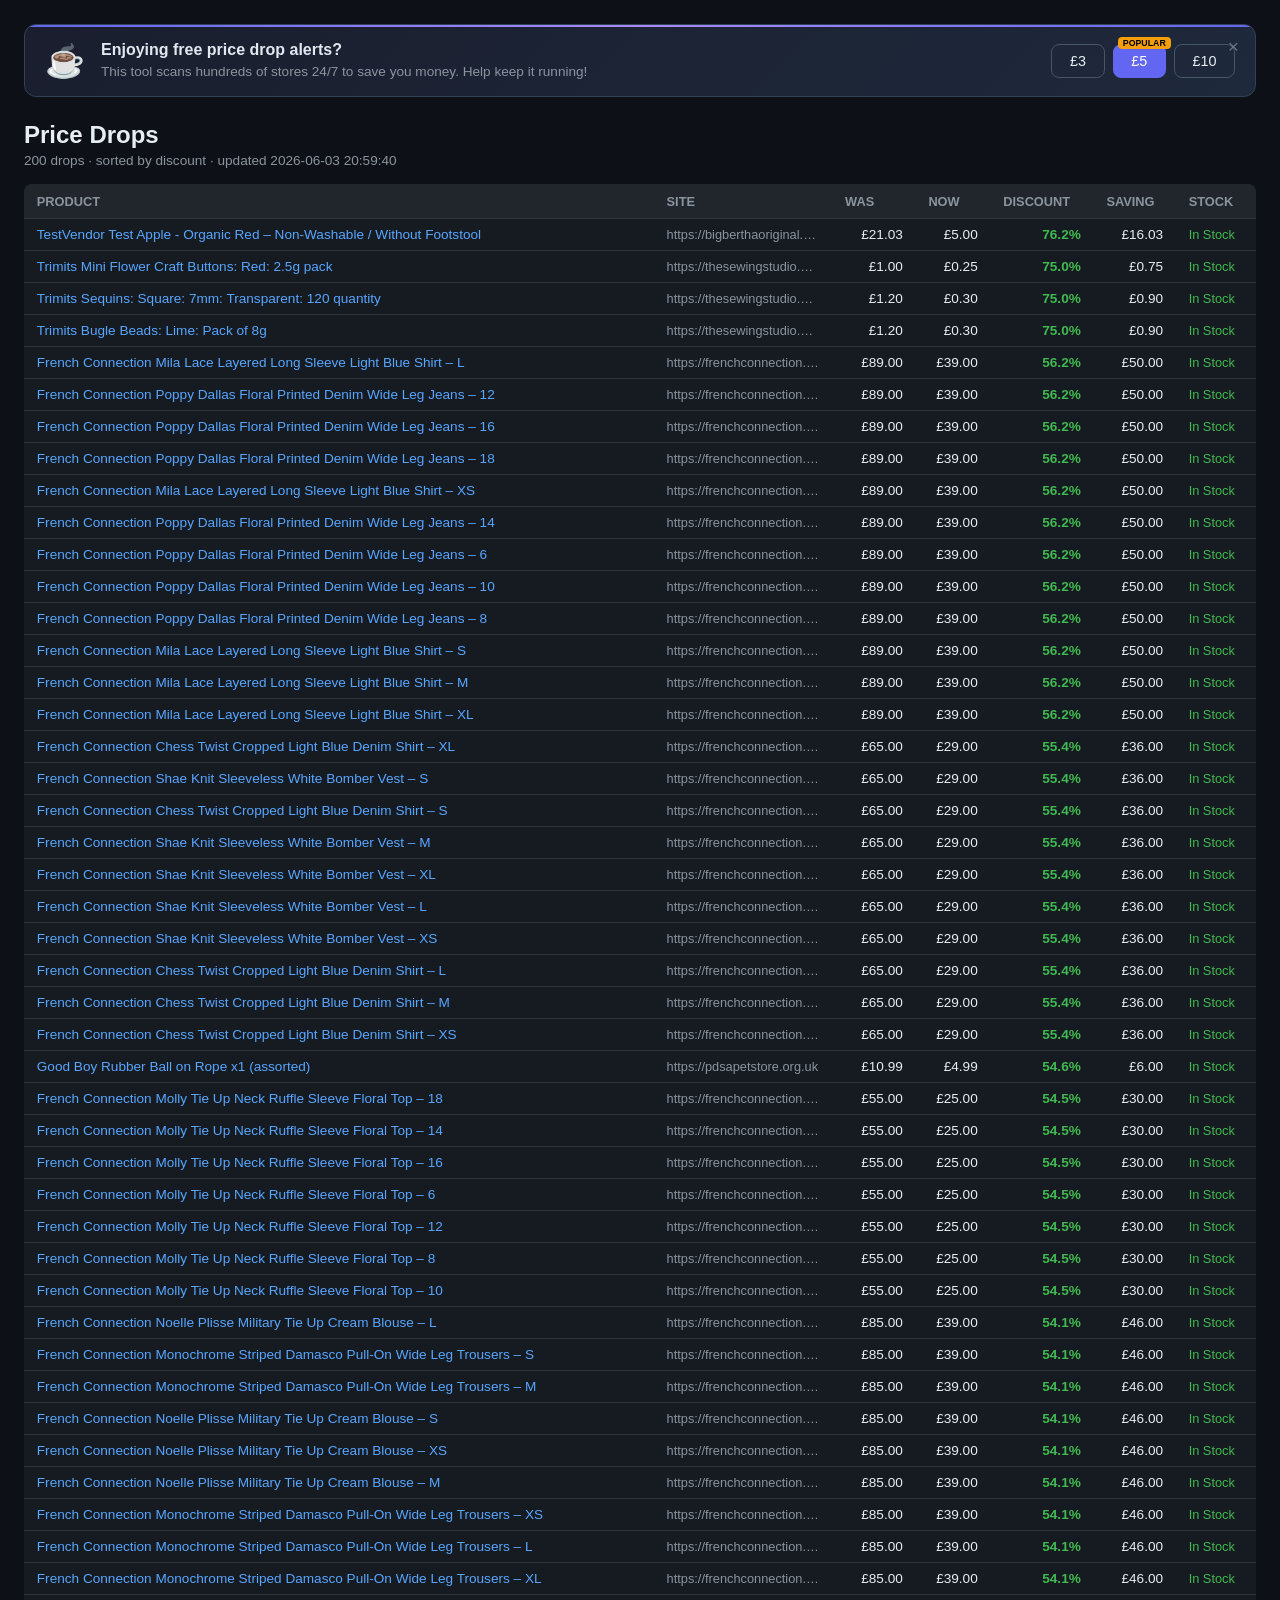
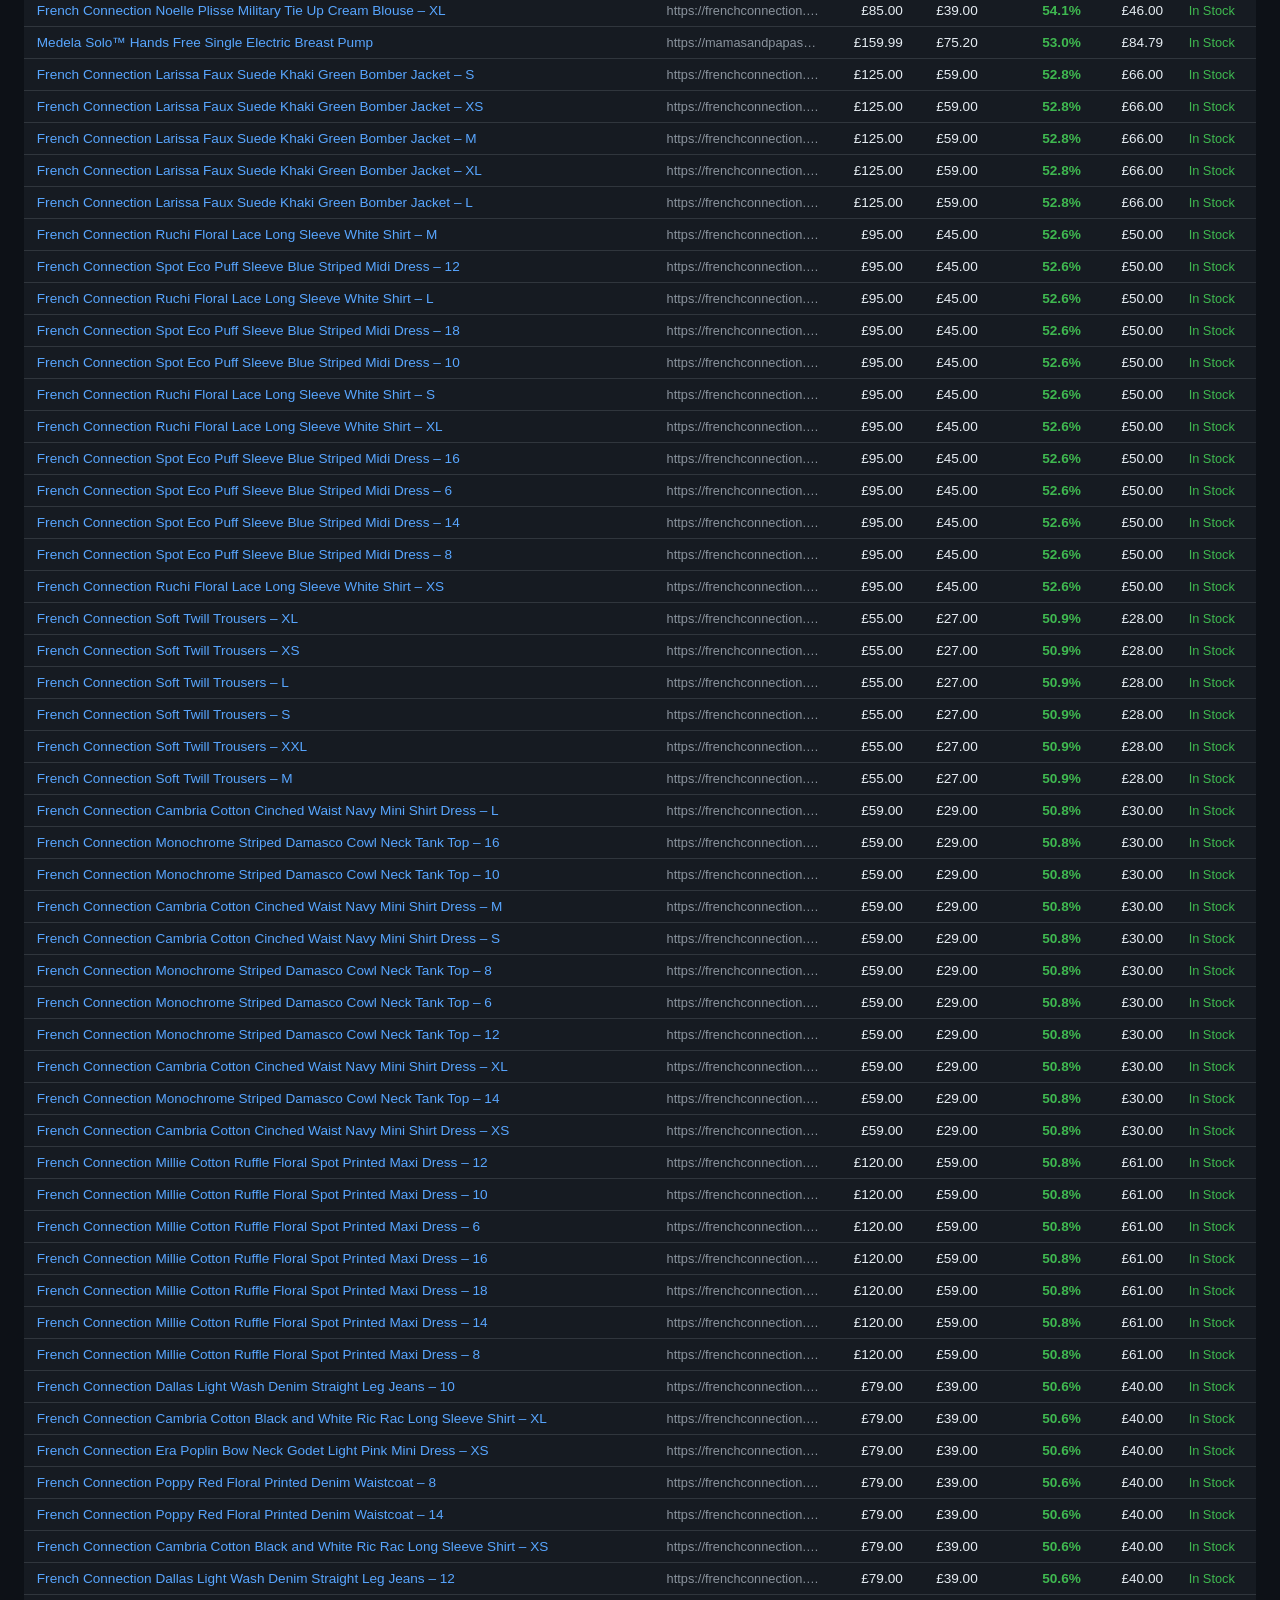
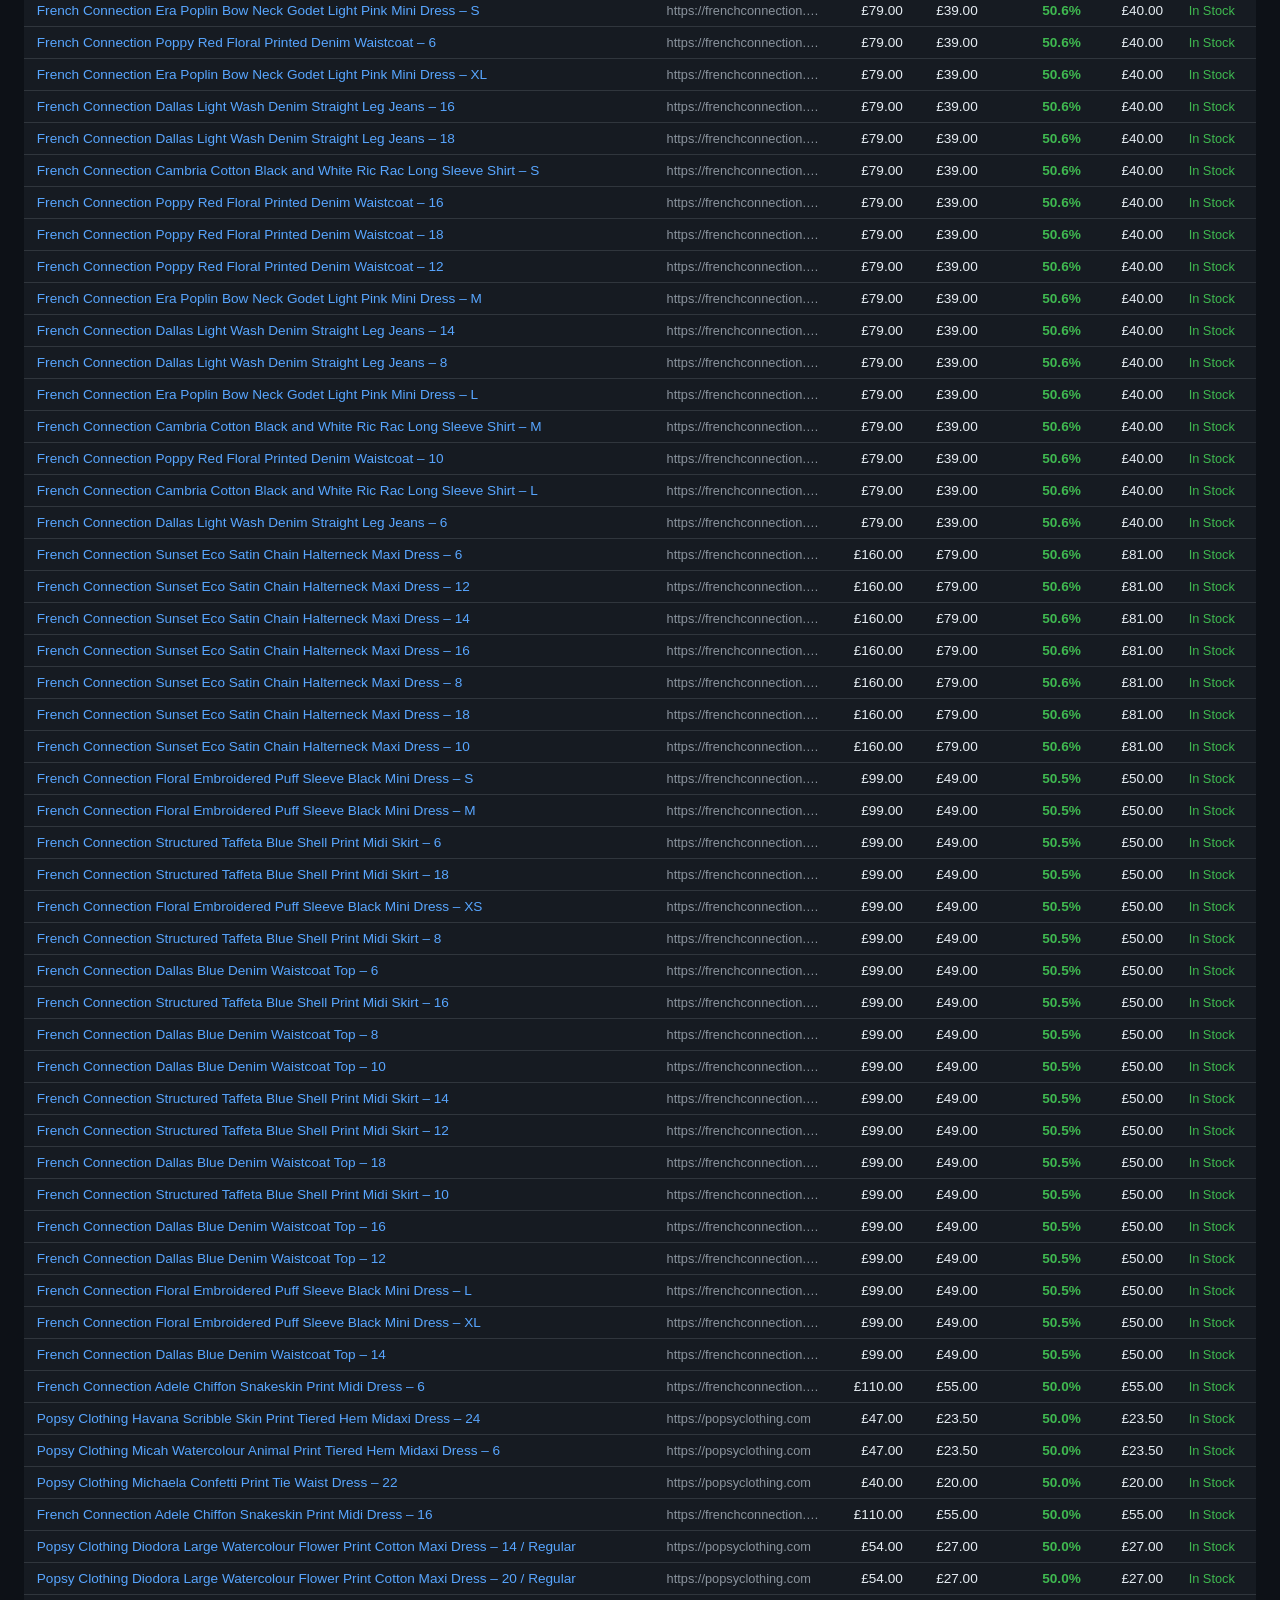
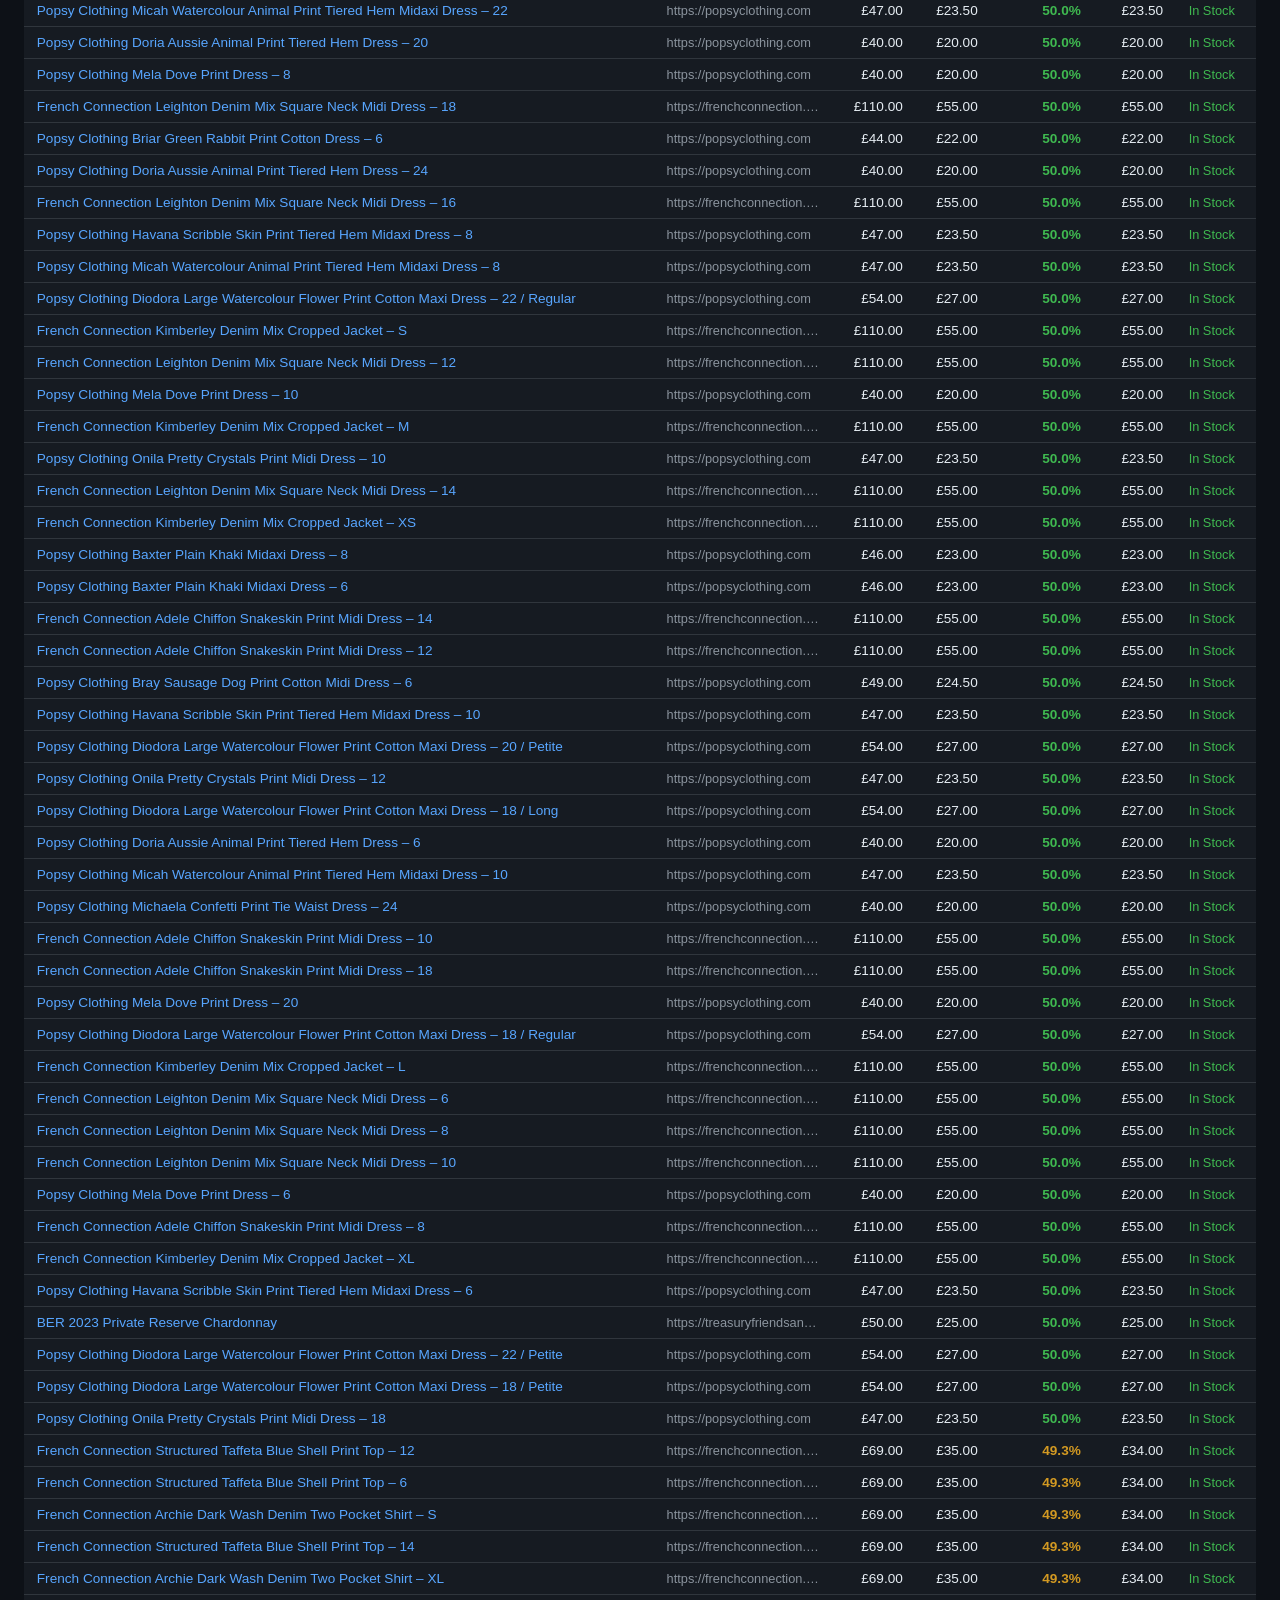
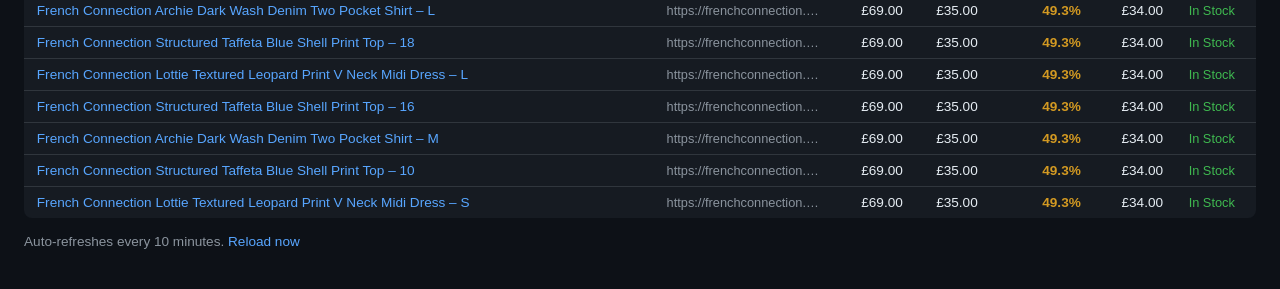
==== commit d0ddfb52: "Update price drops - 2026-06-03 20:59:40" ====
--- a/docs/index.html
+++ b/docs/index.html
@@ -71,7 +71,7 @@
   </div>
 </div>
 <h1>Price Drops</h1>
-<p class="meta">200 drops &middot; sorted by discount &middot; updated 2026-06-03 20:48:29</p>
+<p class="meta">200 drops &middot; sorted by discount &middot; updated 2026-06-03 20:59:40</p>
 <table>
 <thead>
 <tr>
@@ -122,6 +122,87 @@
   <td><span class="in-stock">In Stock</span></td>
 </tr>
 <tr>
+  <td><a href="https://frenchconnection.com/products/mila-georgette-lace-layered-shirt-pretty-blue?variant=56172149178748" target="_blank" rel="noopener">French Connection Mila Lace Layered Long Sleeve Light Blue Shirt – L</a></td>
+  <td class="site">https://frenchconnection.com</td>
+  <td class="price">&pound;89.00</td>
+  <td class="price">&pound;39.00</td>
+  <td class="price disc-high">56.2%</td>
+  <td class="price">&pound;50.00</td>
+  <td><span class="in-stock">In Stock</span></td>
+</tr>
+<tr>
+  <td><a href="https://frenchconnection.com/products/poppy-dallas-printed-denim-wide-leg-jeans-red-multi?variant=56172142592380" target="_blank" rel="noopener">French Connection Poppy Dallas Floral Printed Denim Wide Leg Jeans – 12</a></td>
+  <td class="site">https://frenchconnection.com</td>
+  <td class="price">&pound;89.00</td>
+  <td class="price">&pound;39.00</td>
+  <td class="price disc-high">56.2%</td>
+  <td class="price">&pound;50.00</td>
+  <td><span class="in-stock">In Stock</span></td>
+</tr>
+<tr>
+  <td><a href="https://frenchconnection.com/products/poppy-dallas-printed-denim-wide-leg-jeans-red-multi?variant=56172142657916" target="_blank" rel="noopener">French Connection Poppy Dallas Floral Printed Denim Wide Leg Jeans – 16</a></td>
+  <td class="site">https://frenchconnection.com</td>
+  <td class="price">&pound;89.00</td>
+  <td class="price">&pound;39.00</td>
+  <td class="price disc-high">56.2%</td>
+  <td class="price">&pound;50.00</td>
+  <td><span class="in-stock">In Stock</span></td>
+</tr>
+<tr>
+  <td><a href="https://frenchconnection.com/products/poppy-dallas-printed-denim-wide-leg-jeans-red-multi?variant=56192817725820" target="_blank" rel="noopener">French Connection Poppy Dallas Floral Printed Denim Wide Leg Jeans – 18</a></td>
+  <td class="site">https://frenchconnection.com</td>
+  <td class="price">&pound;89.00</td>
+  <td class="price">&pound;39.00</td>
+  <td class="price disc-high">56.2%</td>
+  <td class="price">&pound;50.00</td>
+  <td><span class="in-stock">In Stock</span></td>
+</tr>
+<tr>
+  <td><a href="https://frenchconnection.com/products/mila-georgette-lace-layered-shirt-pretty-blue?variant=56172149080444" target="_blank" rel="noopener">French Connection Mila Lace Layered Long Sleeve Light Blue Shirt – XS</a></td>
+  <td class="site">https://frenchconnection.com</td>
+  <td class="price">&pound;89.00</td>
+  <td class="price">&pound;39.00</td>
+  <td class="price disc-high">56.2%</td>
+  <td class="price">&pound;50.00</td>
+  <td><span class="in-stock">In Stock</span></td>
+</tr>
+<tr>
+  <td><a href="https://frenchconnection.com/products/poppy-dallas-printed-denim-wide-leg-jeans-red-multi?variant=56172142625148" target="_blank" rel="noopener">French Connection Poppy Dallas Floral Printed Denim Wide Leg Jeans – 14</a></td>
+  <td class="site">https://frenchconnection.com</td>
+  <td class="price">&pound;89.00</td>
+  <td class="price">&pound;39.00</td>
+  <td class="price disc-high">56.2%</td>
+  <td class="price">&pound;50.00</td>
+  <td><span class="in-stock">In Stock</span></td>
+</tr>
+<tr>
+  <td><a href="https://frenchconnection.com/products/poppy-dallas-printed-denim-wide-leg-jeans-red-multi?variant=56172142494076" target="_blank" rel="noopener">French Connection Poppy Dallas Floral Printed Denim Wide Leg Jeans – 6</a></td>
+  <td class="site">https://frenchconnection.com</td>
+  <td class="price">&pound;89.00</td>
+  <td class="price">&pound;39.00</td>
+  <td class="price disc-high">56.2%</td>
+  <td class="price">&pound;50.00</td>
+  <td><span class="in-stock">In Stock</span></td>
+</tr>
+<tr>
+  <td><a href="https://frenchconnection.com/products/poppy-dallas-printed-denim-wide-leg-jeans-red-multi?variant=56172142559612" target="_blank" rel="noopener">French Connection Poppy Dallas Floral Printed Denim Wide Leg Jeans – 10</a></td>
+  <td class="site">https://frenchconnection.com</td>
+  <td class="price">&pound;89.00</td>
+  <td class="price">&pound;39.00</td>
+  <td class="price disc-high">56.2%</td>
+  <td class="price">&pound;50.00</td>
+  <td><span class="in-stock">In Stock</span></td>
+</tr>
+<tr>
+  <td><a href="https://frenchconnection.com/products/poppy-dallas-printed-denim-wide-leg-jeans-red-multi?variant=56172142526844" target="_blank" rel="noopener">French Connection Poppy Dallas Floral Printed Denim Wide Leg Jeans – 8</a></td>
+  <td class="site">https://frenchconnection.com</td>
+  <td class="price">&pound;89.00</td>
+  <td class="price">&pound;39.00</td>
+  <td class="price disc-high">56.2%</td>
+  <td class="price">&pound;50.00</td>
+  <td><span class="in-stock">In Stock</span></td>
+</tr>
+<tr>
   <td><a href="https://frenchconnection.com/products/mila-georgette-lace-layered-shirt-pretty-blue?variant=56172149113212" target="_blank" rel="noopener">French Connection Mila Lace Layered Long Sleeve Light Blue Shirt – S</a></td>
   <td class="site">https://frenchconnection.com</td>
   <td class="price">&pound;89.00</td>
@@ -131,7 +212,7 @@
   <td><span class="in-stock">In Stock</span></td>
 </tr>
 <tr>
-  <td><a href="https://frenchconnection.com/products/poppy-dallas-printed-denim-wide-leg-jeans-red-multi?variant=56172142526844" target="_blank" rel="noopener">French Connection Poppy Dallas Floral Printed Denim Wide Leg Jeans – 8</a></td>
+  <td><a href="https://frenchconnection.com/products/mila-georgette-lace-layered-shirt-pretty-blue?variant=56172149145980" target="_blank" rel="noopener">French Connection Mila Lace Layered Long Sleeve Light Blue Shirt – M</a></td>
   <td class="site">https://frenchconnection.com</td>
   <td class="price">&pound;89.00</td>
   <td class="price">&pound;39.00</td>
@@ -140,7 +221,7 @@
   <td><span class="in-stock">In Stock</span></td>
 </tr>
 <tr>
-  <td><a href="https://frenchconnection.com/products/poppy-dallas-printed-denim-wide-leg-jeans-red-multi?variant=56172142657916" target="_blank" rel="noopener">French Connection Poppy Dallas Floral Printed Denim Wide Leg Jeans – 16</a></td>
+  <td><a href="https://frenchconnection.com/products/mila-georgette-lace-layered-shirt-pretty-blue?variant=56172149211516" target="_blank" rel="noopener">French Connection Mila Lace Layered Long Sleeve Light Blue Shirt – XL</a></td>
   <td class="site">https://frenchconnection.com</td>
   <td class="price">&pound;89.00</td>
   <td class="price">&pound;39.00</td>
@@ -149,88 +230,7 @@
   <td><span class="in-stock">In Stock</span></td>
 </tr>
 <tr>
-  <td><a href="https://frenchconnection.com/products/poppy-dallas-printed-denim-wide-leg-jeans-red-multi?variant=56172142625148" target="_blank" rel="noopener">French Connection Poppy Dallas Floral Printed Denim Wide Leg Jeans – 14</a></td>
-  <td class="site">https://frenchconnection.com</td>
-  <td class="price">&pound;89.00</td>
-  <td class="price">&pound;39.00</td>
-  <td class="price disc-high">56.2%</td>
-  <td class="price">&pound;50.00</td>
-  <td><span class="in-stock">In Stock</span></td>
-</tr>
-<tr>
-  <td><a href="https://frenchconnection.com/products/poppy-dallas-printed-denim-wide-leg-jeans-red-multi?variant=56172142592380" target="_blank" rel="noopener">French Connection Poppy Dallas Floral Printed Denim Wide Leg Jeans – 12</a></td>
-  <td class="site">https://frenchconnection.com</td>
-  <td class="price">&pound;89.00</td>
-  <td class="price">&pound;39.00</td>
-  <td class="price disc-high">56.2%</td>
-  <td class="price">&pound;50.00</td>
-  <td><span class="in-stock">In Stock</span></td>
-</tr>
-<tr>
-  <td><a href="https://frenchconnection.com/products/poppy-dallas-printed-denim-wide-leg-jeans-red-multi?variant=56192817725820" target="_blank" rel="noopener">French Connection Poppy Dallas Floral Printed Denim Wide Leg Jeans – 18</a></td>
-  <td class="site">https://frenchconnection.com</td>
-  <td class="price">&pound;89.00</td>
-  <td class="price">&pound;39.00</td>
-  <td class="price disc-high">56.2%</td>
-  <td class="price">&pound;50.00</td>
-  <td><span class="in-stock">In Stock</span></td>
-</tr>
-<tr>
-  <td><a href="https://frenchconnection.com/products/mila-georgette-lace-layered-shirt-pretty-blue?variant=56172149145980" target="_blank" rel="noopener">French Connection Mila Lace Layered Long Sleeve Light Blue Shirt – M</a></td>
-  <td class="site">https://frenchconnection.com</td>
-  <td class="price">&pound;89.00</td>
-  <td class="price">&pound;39.00</td>
-  <td class="price disc-high">56.2%</td>
-  <td class="price">&pound;50.00</td>
-  <td><span class="in-stock">In Stock</span></td>
-</tr>
-<tr>
-  <td><a href="https://frenchconnection.com/products/mila-georgette-lace-layered-shirt-pretty-blue?variant=56172149211516" target="_blank" rel="noopener">French Connection Mila Lace Layered Long Sleeve Light Blue Shirt – XL</a></td>
-  <td class="site">https://frenchconnection.com</td>
-  <td class="price">&pound;89.00</td>
-  <td class="price">&pound;39.00</td>
-  <td class="price disc-high">56.2%</td>
-  <td class="price">&pound;50.00</td>
-  <td><span class="in-stock">In Stock</span></td>
-</tr>
-<tr>
-  <td><a href="https://frenchconnection.com/products/poppy-dallas-printed-denim-wide-leg-jeans-red-multi?variant=56172142494076" target="_blank" rel="noopener">French Connection Poppy Dallas Floral Printed Denim Wide Leg Jeans – 6</a></td>
-  <td class="site">https://frenchconnection.com</td>
-  <td class="price">&pound;89.00</td>
-  <td class="price">&pound;39.00</td>
-  <td class="price disc-high">56.2%</td>
-  <td class="price">&pound;50.00</td>
-  <td><span class="in-stock">In Stock</span></td>
-</tr>
-<tr>
-  <td><a href="https://frenchconnection.com/products/poppy-dallas-printed-denim-wide-leg-jeans-red-multi?variant=56172142559612" target="_blank" rel="noopener">French Connection Poppy Dallas Floral Printed Denim Wide Leg Jeans – 10</a></td>
-  <td class="site">https://frenchconnection.com</td>
-  <td class="price">&pound;89.00</td>
-  <td class="price">&pound;39.00</td>
-  <td class="price disc-high">56.2%</td>
-  <td class="price">&pound;50.00</td>
-  <td><span class="in-stock">In Stock</span></td>
-</tr>
-<tr>
-  <td><a href="https://frenchconnection.com/products/mila-georgette-lace-layered-shirt-pretty-blue?variant=56172149178748" target="_blank" rel="noopener">French Connection Mila Lace Layered Long Sleeve Light Blue Shirt – L</a></td>
-  <td class="site">https://frenchconnection.com</td>
-  <td class="price">&pound;89.00</td>
-  <td class="price">&pound;39.00</td>
-  <td class="price disc-high">56.2%</td>
-  <td class="price">&pound;50.00</td>
-  <td><span class="in-stock">In Stock</span></td>
-</tr>
-<tr>
-  <td><a href="https://frenchconnection.com/products/mila-georgette-lace-layered-shirt-pretty-blue?variant=56172149080444" target="_blank" rel="noopener">French Connection Mila Lace Layered Long Sleeve Light Blue Shirt – XS</a></td>
-  <td class="site">https://frenchconnection.com</td>
-  <td class="price">&pound;89.00</td>
-  <td class="price">&pound;39.00</td>
-  <td class="price disc-high">56.2%</td>
-  <td class="price">&pound;50.00</td>
-  <td><span class="in-stock">In Stock</span></td>
-</tr>
-<tr>
-  <td><a href="https://frenchconnection.com/products/chess-twist-cropped-denim-shirt-beach-blue?variant=56172149670268" target="_blank" rel="noopener">French Connection Chess Twist Cropped Light Blue Denim Shirt – S</a></td>
+  <td><a href="https://frenchconnection.com/products/chess-twist-cropped-denim-shirt-beach-blue?variant=56172149768572" target="_blank" rel="noopener">French Connection Chess Twist Cropped Light Blue Denim Shirt – XL</a></td>
   <td class="site">https://frenchconnection.com</td>
   <td class="price">&pound;65.00</td>
   <td class="price">&pound;29.00</td>
@@ -248,7 +248,7 @@
   <td><span class="in-stock">In Stock</span></td>
 </tr>
 <tr>
-  <td><a href="https://frenchconnection.com/products/shae-knit-sleeveless-bomber-vest-summer-white?variant=55975344275836" target="_blank" rel="noopener">French Connection Shae Knit Sleeveless White Bomber Vest – L</a></td>
+  <td><a href="https://frenchconnection.com/products/chess-twist-cropped-denim-shirt-beach-blue?variant=56172149670268" target="_blank" rel="noopener">French Connection Chess Twist Cropped Light Blue Denim Shirt – S</a></td>
   <td class="site">https://frenchconnection.com</td>
   <td class="price">&pound;65.00</td>
   <td class="price">&pound;29.00</td>
@@ -257,7 +257,7 @@
   <td><span class="in-stock">In Stock</span></td>
 </tr>
 <tr>
-  <td><a href="https://frenchconnection.com/products/chess-twist-cropped-denim-shirt-beach-blue?variant=56172149637500" target="_blank" rel="noopener">French Connection Chess Twist Cropped Light Blue Denim Shirt – XS</a></td>
+  <td><a href="https://frenchconnection.com/products/shae-knit-sleeveless-bomber-vest-summer-white?variant=55975344243068" target="_blank" rel="noopener">French Connection Shae Knit Sleeveless White Bomber Vest – M</a></td>
   <td class="site">https://frenchconnection.com</td>
   <td class="price">&pound;65.00</td>
   <td class="price">&pound;29.00</td>
@@ -266,7 +266,7 @@
   <td><span class="in-stock">In Stock</span></td>
 </tr>
 <tr>
-  <td><a href="https://frenchconnection.com/products/shae-knit-sleeveless-bomber-vest-summer-white?variant=55975344243068" target="_blank" rel="noopener">French Connection Shae Knit Sleeveless White Bomber Vest – M</a></td>
+  <td><a href="https://frenchconnection.com/products/shae-knit-sleeveless-bomber-vest-summer-white?variant=55975344308604" target="_blank" rel="noopener">French Connection Shae Knit Sleeveless White Bomber Vest – XL</a></td>
   <td class="site">https://frenchconnection.com</td>
   <td class="price">&pound;65.00</td>
   <td class="price">&pound;29.00</td>
@@ -275,7 +275,7 @@
   <td><span class="in-stock">In Stock</span></td>
 </tr>
 <tr>
-  <td><a href="https://frenchconnection.com/products/chess-twist-cropped-denim-shirt-beach-blue?variant=56172149735804" target="_blank" rel="noopener">French Connection Chess Twist Cropped Light Blue Denim Shirt – L</a></td>
+  <td><a href="https://frenchconnection.com/products/shae-knit-sleeveless-bomber-vest-summer-white?variant=55975344275836" target="_blank" rel="noopener">French Connection Shae Knit Sleeveless White Bomber Vest – L</a></td>
   <td class="site">https://frenchconnection.com</td>
   <td class="price">&pound;65.00</td>
   <td class="price">&pound;29.00</td>
@@ -293,7 +293,7 @@
   <td><span class="in-stock">In Stock</span></td>
 </tr>
 <tr>
-  <td><a href="https://frenchconnection.com/products/shae-knit-sleeveless-bomber-vest-summer-white?variant=55975344308604" target="_blank" rel="noopener">French Connection Shae Knit Sleeveless White Bomber Vest – XL</a></td>
+  <td><a href="https://frenchconnection.com/products/chess-twist-cropped-denim-shirt-beach-blue?variant=56172149735804" target="_blank" rel="noopener">French Connection Chess Twist Cropped Light Blue Denim Shirt – L</a></td>
   <td class="site">https://frenchconnection.com</td>
   <td class="price">&pound;65.00</td>
   <td class="price">&pound;29.00</td>
@@ -311,7 +311,7 @@
   <td><span class="in-stock">In Stock</span></td>
 </tr>
 <tr>
-  <td><a href="https://frenchconnection.com/products/chess-twist-cropped-denim-shirt-beach-blue?variant=56172149768572" target="_blank" rel="noopener">French Connection Chess Twist Cropped Light Blue Denim Shirt – XL</a></td>
+  <td><a href="https://frenchconnection.com/products/chess-twist-cropped-denim-shirt-beach-blue?variant=56172149637500" target="_blank" rel="noopener">French Connection Chess Twist Cropped Light Blue Denim Shirt – XS</a></td>
   <td class="site">https://frenchconnection.com</td>
   <td class="price">&pound;65.00</td>
   <td class="price">&pound;29.00</td>
@@ -329,7 +329,7 @@
   <td><span class="in-stock">In Stock</span></td>
 </tr>
 <tr>
-  <td><a href="https://frenchconnection.com/products/molly-emina-ruffle-sleeve-top-multi?variant=55975349518716" target="_blank" rel="noopener">French Connection Molly Tie Up Neck Ruffle Sleeve Floral Top – 6</a></td>
+  <td><a href="https://frenchconnection.com/products/molly-emina-ruffle-sleeve-top-multi?variant=56395412898172" target="_blank" rel="noopener">French Connection Molly Tie Up Neck Ruffle Sleeve Floral Top – 18</a></td>
   <td class="site">https://frenchconnection.com</td>
   <td class="price">&pound;55.00</td>
   <td class="price">&pound;25.00</td>
@@ -338,7 +338,7 @@
   <td><span class="in-stock">In Stock</span></td>
 </tr>
 <tr>
-  <td><a href="https://frenchconnection.com/products/molly-emina-ruffle-sleeve-top-multi?variant=55975349617020" target="_blank" rel="noopener">French Connection Molly Tie Up Neck Ruffle Sleeve Floral Top – 12</a></td>
+  <td><a href="https://frenchconnection.com/products/molly-emina-ruffle-sleeve-top-multi?variant=55975349649788" target="_blank" rel="noopener">French Connection Molly Tie Up Neck Ruffle Sleeve Floral Top – 14</a></td>
   <td class="site">https://frenchconnection.com</td>
   <td class="price">&pound;55.00</td>
   <td class="price">&pound;25.00</td>
@@ -347,7 +347,7 @@
   <td><span class="in-stock">In Stock</span></td>
 </tr>
 <tr>
-  <td><a href="https://frenchconnection.com/products/molly-emina-ruffle-sleeve-top-multi?variant=56395412898172" target="_blank" rel="noopener">French Connection Molly Tie Up Neck Ruffle Sleeve Floral Top – 18</a></td>
+  <td><a href="https://frenchconnection.com/products/molly-emina-ruffle-sleeve-top-multi?variant=55975349682556" target="_blank" rel="noopener">French Connection Molly Tie Up Neck Ruffle Sleeve Floral Top – 16</a></td>
   <td class="site">https://frenchconnection.com</td>
   <td class="price">&pound;55.00</td>
   <td class="price">&pound;25.00</td>
@@ -356,7 +356,7 @@
   <td><span class="in-stock">In Stock</span></td>
 </tr>
 <tr>
-  <td><a href="https://frenchconnection.com/products/molly-emina-ruffle-sleeve-top-multi?variant=55975349649788" target="_blank" rel="noopener">French Connection Molly Tie Up Neck Ruffle Sleeve Floral Top – 14</a></td>
+  <td><a href="https://frenchconnection.com/products/molly-emina-ruffle-sleeve-top-multi?variant=55975349518716" target="_blank" rel="noopener">French Connection Molly Tie Up Neck Ruffle Sleeve Floral Top – 6</a></td>
   <td class="site">https://frenchconnection.com</td>
   <td class="price">&pound;55.00</td>
   <td class="price">&pound;25.00</td>
@@ -365,7 +365,7 @@
   <td><span class="in-stock">In Stock</span></td>
 </tr>
 <tr>
-  <td><a href="https://frenchconnection.com/products/molly-emina-ruffle-sleeve-top-multi?variant=55975349682556" target="_blank" rel="noopener">French Connection Molly Tie Up Neck Ruffle Sleeve Floral Top – 16</a></td>
+  <td><a href="https://frenchconnection.com/products/molly-emina-ruffle-sleeve-top-multi?variant=55975349617020" target="_blank" rel="noopener">French Connection Molly Tie Up Neck Ruffle Sleeve Floral Top – 12</a></td>
   <td class="site">https://frenchconnection.com</td>
   <td class="price">&pound;55.00</td>
   <td class="price">&pound;25.00</td>
@@ -374,7 +374,7 @@
   <td><span class="in-stock">In Stock</span></td>
 </tr>
 <tr>
-  <td><a href="https://frenchconnection.com/products/molly-emina-ruffle-sleeve-top-multi?variant=55975349584252" target="_blank" rel="noopener">French Connection Molly Tie Up Neck Ruffle Sleeve Floral Top – 10</a></td>
+  <td><a href="https://frenchconnection.com/products/molly-emina-ruffle-sleeve-top-multi?variant=55975349551484" target="_blank" rel="noopener">French Connection Molly Tie Up Neck Ruffle Sleeve Floral Top – 8</a></td>
   <td class="site">https://frenchconnection.com</td>
   <td class="price">&pound;55.00</td>
   <td class="price">&pound;25.00</td>
@@ -383,7 +383,7 @@
   <td><span class="in-stock">In Stock</span></td>
 </tr>
 <tr>
-  <td><a href="https://frenchconnection.com/products/molly-emina-ruffle-sleeve-top-multi?variant=55975349551484" target="_blank" rel="noopener">French Connection Molly Tie Up Neck Ruffle Sleeve Floral Top – 8</a></td>
+  <td><a href="https://frenchconnection.com/products/molly-emina-ruffle-sleeve-top-multi?variant=55975349584252" target="_blank" rel="noopener">French Connection Molly Tie Up Neck Ruffle Sleeve Floral Top – 10</a></td>
   <td class="site">https://frenchconnection.com</td>
   <td class="price">&pound;55.00</td>
   <td class="price">&pound;25.00</td>
@@ -401,7 +401,7 @@
   <td><span class="in-stock">In Stock</span></td>
 </tr>
 <tr>
-  <td><a href="https://frenchconnection.com/products/striped-damasco-wide-leg-trousers-porcelain-cream-black?variant=56172152979836" target="_blank" rel="noopener">French Connection Monochrome Striped Damasco Pull-On Wide Leg Trousers – XL</a></td>
+  <td><a href="https://frenchconnection.com/products/striped-damasco-wide-leg-trousers-porcelain-cream-black?variant=56172152881532" target="_blank" rel="noopener">French Connection Monochrome Striped Damasco Pull-On Wide Leg Trousers – S</a></td>
   <td class="site">https://frenchconnection.com</td>
   <td class="price">&pound;85.00</td>
   <td class="price">&pound;39.00</td>
@@ -410,7 +410,7 @@
   <td><span class="in-stock">In Stock</span></td>
 </tr>
 <tr>
-  <td><a href="https://frenchconnection.com/products/striped-damasco-wide-leg-trousers-porcelain-cream-black?variant=56172152848764" target="_blank" rel="noopener">French Connection Monochrome Striped Damasco Pull-On Wide Leg Trousers – XS</a></td>
+  <td><a href="https://frenchconnection.com/products/striped-damasco-wide-leg-trousers-porcelain-cream-black?variant=56172152914300" target="_blank" rel="noopener">French Connection Monochrome Striped Damasco Pull-On Wide Leg Trousers – M</a></td>
   <td class="site">https://frenchconnection.com</td>
   <td class="price">&pound;85.00</td>
   <td class="price">&pound;39.00</td>
@@ -419,7 +419,7 @@
   <td><span class="in-stock">In Stock</span></td>
 </tr>
 <tr>
-  <td><a href="https://frenchconnection.com/products/striped-damasco-wide-leg-trousers-porcelain-cream-black?variant=56172152914300" target="_blank" rel="noopener">French Connection Monochrome Striped Damasco Pull-On Wide Leg Trousers – M</a></td>
+  <td><a href="https://frenchconnection.com/products/noelle-plisse-military-tie-up-blouse-porcelain-cream?variant=55975340212604" target="_blank" rel="noopener">French Connection Noelle Plisse Military Tie Up Cream Blouse – S</a></td>
   <td class="site">https://frenchconnection.com</td>
   <td class="price">&pound;85.00</td>
   <td class="price">&pound;39.00</td>
@@ -428,7 +428,7 @@
   <td><span class="in-stock">In Stock</span></td>
 </tr>
 <tr>
-  <td><a href="https://frenchconnection.com/products/striped-damasco-wide-leg-trousers-porcelain-cream-black?variant=56172152881532" target="_blank" rel="noopener">French Connection Monochrome Striped Damasco Pull-On Wide Leg Trousers – S</a></td>
+  <td><a href="https://frenchconnection.com/products/noelle-plisse-military-tie-up-blouse-porcelain-cream?variant=55975340179836" target="_blank" rel="noopener">French Connection Noelle Plisse Military Tie Up Cream Blouse – XS</a></td>
   <td class="site">https://frenchconnection.com</td>
   <td class="price">&pound;85.00</td>
   <td class="price">&pound;39.00</td>
@@ -446,7 +446,7 @@
   <td><span class="in-stock">In Stock</span></td>
 </tr>
 <tr>
-  <td><a href="https://frenchconnection.com/products/noelle-plisse-military-tie-up-blouse-porcelain-cream?variant=55975340179836" target="_blank" rel="noopener">French Connection Noelle Plisse Military Tie Up Cream Blouse – XS</a></td>
+  <td><a href="https://frenchconnection.com/products/striped-damasco-wide-leg-trousers-porcelain-cream-black?variant=56172152848764" target="_blank" rel="noopener">French Connection Monochrome Striped Damasco Pull-On Wide Leg Trousers – XS</a></td>
   <td class="site">https://frenchconnection.com</td>
   <td class="price">&pound;85.00</td>
   <td class="price">&pound;39.00</td>
@@ -455,7 +455,7 @@
   <td><span class="in-stock">In Stock</span></td>
 </tr>
 <tr>
-  <td><a href="https://frenchconnection.com/products/noelle-plisse-military-tie-up-blouse-porcelain-cream?variant=55975340310908" target="_blank" rel="noopener">French Connection Noelle Plisse Military Tie Up Cream Blouse – XL</a></td>
+  <td><a href="https://frenchconnection.com/products/striped-damasco-wide-leg-trousers-porcelain-cream-black?variant=56172152947068" target="_blank" rel="noopener">French Connection Monochrome Striped Damasco Pull-On Wide Leg Trousers – L</a></td>
   <td class="site">https://frenchconnection.com</td>
   <td class="price">&pound;85.00</td>
   <td class="price">&pound;39.00</td>
@@ -464,7 +464,7 @@
   <td><span class="in-stock">In Stock</span></td>
 </tr>
 <tr>
-  <td><a href="https://frenchconnection.com/products/noelle-plisse-military-tie-up-blouse-porcelain-cream?variant=55975340212604" target="_blank" rel="noopener">French Connection Noelle Plisse Military Tie Up Cream Blouse – S</a></td>
+  <td><a href="https://frenchconnection.com/products/striped-damasco-wide-leg-trousers-porcelain-cream-black?variant=56172152979836" target="_blank" rel="noopener">French Connection Monochrome Striped Damasco Pull-On Wide Leg Trousers – XL</a></td>
   <td class="site">https://frenchconnection.com</td>
   <td class="price">&pound;85.00</td>
   <td class="price">&pound;39.00</td>
@@ -473,7 +473,7 @@
   <td><span class="in-stock">In Stock</span></td>
 </tr>
 <tr>
-  <td><a href="https://frenchconnection.com/products/striped-damasco-wide-leg-trousers-porcelain-cream-black?variant=56172152947068" target="_blank" rel="noopener">French Connection Monochrome Striped Damasco Pull-On Wide Leg Trousers – L</a></td>
+  <td><a href="https://frenchconnection.com/products/noelle-plisse-military-tie-up-blouse-porcelain-cream?variant=55975340310908" target="_blank" rel="noopener">French Connection Noelle Plisse Military Tie Up Cream Blouse – XL</a></td>
   <td class="site">https://frenchconnection.com</td>
   <td class="price">&pound;85.00</td>
   <td class="price">&pound;39.00</td>
@@ -491,7 +491,7 @@
   <td><span class="in-stock">In Stock</span></td>
 </tr>
 <tr>
-  <td><a href="https://frenchconnection.com/products/larissa-faux-suede-bomber-jacket-vintage-khaki-green?variant=55975352303996" target="_blank" rel="noopener">French Connection Larissa Faux Suede Khaki Green Bomber Jacket – M</a></td>
+  <td><a href="https://frenchconnection.com/products/larissa-faux-suede-bomber-jacket-vintage-khaki-green?variant=55975352271228" target="_blank" rel="noopener">French Connection Larissa Faux Suede Khaki Green Bomber Jacket – S</a></td>
   <td class="site">https://frenchconnection.com</td>
   <td class="price">&pound;125.00</td>
   <td class="price">&pound;59.00</td>
@@ -500,7 +500,7 @@
   <td><span class="in-stock">In Stock</span></td>
 </tr>
 <tr>
-  <td><a href="https://frenchconnection.com/products/larissa-faux-suede-bomber-jacket-vintage-khaki-green?variant=55975352271228" target="_blank" rel="noopener">French Connection Larissa Faux Suede Khaki Green Bomber Jacket – S</a></td>
+  <td><a href="https://frenchconnection.com/products/larissa-faux-suede-bomber-jacket-vintage-khaki-green?variant=55975352238460" target="_blank" rel="noopener">French Connection Larissa Faux Suede Khaki Green Bomber Jacket – XS</a></td>
   <td class="site">https://frenchconnection.com</td>
   <td class="price">&pound;125.00</td>
   <td class="price">&pound;59.00</td>
@@ -509,7 +509,7 @@
   <td><span class="in-stock">In Stock</span></td>
 </tr>
 <tr>
-  <td><a href="https://frenchconnection.com/products/larissa-faux-suede-bomber-jacket-vintage-khaki-green?variant=55975352336764" target="_blank" rel="noopener">French Connection Larissa Faux Suede Khaki Green Bomber Jacket – L</a></td>
+  <td><a href="https://frenchconnection.com/products/larissa-faux-suede-bomber-jacket-vintage-khaki-green?variant=55975352303996" target="_blank" rel="noopener">French Connection Larissa Faux Suede Khaki Green Bomber Jacket – M</a></td>
   <td class="site">https://frenchconnection.com</td>
   <td class="price">&pound;125.00</td>
   <td class="price">&pound;59.00</td>
@@ -527,7 +527,7 @@
   <td><span class="in-stock">In Stock</span></td>
 </tr>
 <tr>
-  <td><a href="https://frenchconnection.com/products/larissa-faux-suede-bomber-jacket-vintage-khaki-green?variant=55975352238460" target="_blank" rel="noopener">French Connection Larissa Faux Suede Khaki Green Bomber Jacket – XS</a></td>
+  <td><a href="https://frenchconnection.com/products/larissa-faux-suede-bomber-jacket-vintage-khaki-green?variant=55975352336764" target="_blank" rel="noopener">French Connection Larissa Faux Suede Khaki Green Bomber Jacket – L</a></td>
   <td class="site">https://frenchconnection.com</td>
   <td class="price">&pound;125.00</td>
   <td class="price">&pound;59.00</td>
@@ -536,7 +536,7 @@
   <td><span class="in-stock">In Stock</span></td>
 </tr>
 <tr>
-  <td><a href="https://frenchconnection.com/products/fran-eco-lizzie-puff-sleeve-midi-dress-blue-stripe-spot?variant=56172144558460" target="_blank" rel="noopener">French Connection Spot Eco Puff Sleeve Blue Striped Midi Dress – 12</a></td>
+  <td><a href="https://frenchconnection.com/products/ruchi-floral-lace-long-sleeve-shirt-summer-white?variant=55975348699516" target="_blank" rel="noopener">French Connection Ruchi Floral Lace Long Sleeve White Shirt – M</a></td>
   <td class="site">https://frenchconnection.com</td>
   <td class="price">&pound;95.00</td>
   <td class="price">&pound;45.00</td>
@@ -545,7 +545,7 @@
   <td><span class="in-stock">In Stock</span></td>
 </tr>
 <tr>
-  <td><a href="https://frenchconnection.com/products/ruchi-floral-lace-long-sleeve-shirt-summer-white?variant=55975348732284" target="_blank" rel="noopener">French Connection Ruchi Floral Lace Long Sleeve White Shirt – L</a></td>
+  <td><a href="https://frenchconnection.com/products/fran-eco-lizzie-puff-sleeve-midi-dress-blue-stripe-spot?variant=56172144558460" target="_blank" rel="noopener">French Connection Spot Eco Puff Sleeve Blue Striped Midi Dress – 12</a></td>
   <td class="site">https://frenchconnection.com</td>
   <td class="price">&pound;95.00</td>
   <td class="price">&pound;45.00</td>
@@ -554,7 +554,7 @@
   <td><span class="in-stock">In Stock</span></td>
 </tr>
 <tr>
-  <td><a href="https://frenchconnection.com/products/ruchi-floral-lace-long-sleeve-shirt-summer-white?variant=55975348699516" target="_blank" rel="noopener">French Connection Ruchi Floral Lace Long Sleeve White Shirt – M</a></td>
+  <td><a href="https://frenchconnection.com/products/ruchi-floral-lace-long-sleeve-shirt-summer-white?variant=55975348732284" target="_blank" rel="noopener">French Connection Ruchi Floral Lace Long Sleeve White Shirt – L</a></td>
   <td class="site">https://frenchconnection.com</td>
   <td class="price">&pound;95.00</td>
   <td class="price">&pound;45.00</td>
@@ -563,7 +563,7 @@
   <td><span class="in-stock">In Stock</span></td>
 </tr>
 <tr>
-  <td><a href="https://frenchconnection.com/products/ruchi-floral-lace-long-sleeve-shirt-summer-white?variant=55975348633980" target="_blank" rel="noopener">French Connection Ruchi Floral Lace Long Sleeve White Shirt – XS</a></td>
+  <td><a href="https://frenchconnection.com/products/fran-eco-lizzie-puff-sleeve-midi-dress-blue-stripe-spot?variant=56192820740476" target="_blank" rel="noopener">French Connection Spot Eco Puff Sleeve Blue Striped Midi Dress – 18</a></td>
   <td class="site">https://frenchconnection.com</td>
   <td class="price">&pound;95.00</td>
   <td class="price">&pound;45.00</td>
@@ -572,7 +572,7 @@
   <td><span class="in-stock">In Stock</span></td>
 </tr>
 <tr>
-  <td><a href="https://frenchconnection.com/products/fran-eco-lizzie-puff-sleeve-midi-dress-blue-stripe-spot?variant=56172144492924" target="_blank" rel="noopener">French Connection Spot Eco Puff Sleeve Blue Striped Midi Dress – 8</a></td>
+  <td><a href="https://frenchconnection.com/products/fran-eco-lizzie-puff-sleeve-midi-dress-blue-stripe-spot?variant=56172144525692" target="_blank" rel="noopener">French Connection Spot Eco Puff Sleeve Blue Striped Midi Dress – 10</a></td>
   <td class="site">https://frenchconnection.com</td>
   <td class="price">&pound;95.00</td>
   <td class="price">&pound;45.00</td>
@@ -581,7 +581,7 @@
   <td><span class="in-stock">In Stock</span></td>
 </tr>
 <tr>
-  <td><a href="https://frenchconnection.com/products/fran-eco-lizzie-puff-sleeve-midi-dress-blue-stripe-spot?variant=56192820740476" target="_blank" rel="noopener">French Connection Spot Eco Puff Sleeve Blue Striped Midi Dress – 18</a></td>
+  <td><a href="https://frenchconnection.com/products/ruchi-floral-lace-long-sleeve-shirt-summer-white?variant=55975348666748" target="_blank" rel="noopener">French Connection Ruchi Floral Lace Long Sleeve White Shirt – S</a></td>
   <td class="site">https://frenchconnection.com</td>
   <td class="price">&pound;95.00</td>
   <td class="price">&pound;45.00</td>
@@ -590,7 +590,7 @@
   <td><span class="in-stock">In Stock</span></td>
 </tr>
 <tr>
-  <td><a href="https://frenchconnection.com/products/fran-eco-lizzie-puff-sleeve-midi-dress-blue-stripe-spot?variant=56172144525692" target="_blank" rel="noopener">French Connection Spot Eco Puff Sleeve Blue Striped Midi Dress – 10</a></td>
+  <td><a href="https://frenchconnection.com/products/ruchi-floral-lace-long-sleeve-shirt-summer-white?variant=55975348765052" target="_blank" rel="noopener">French Connection Ruchi Floral Lace Long Sleeve White Shirt – XL</a></td>
   <td class="site">https://frenchconnection.com</td>
   <td class="price">&pound;95.00</td>
   <td class="price">&pound;45.00</td>
@@ -599,7 +599,7 @@
   <td><span class="in-stock">In Stock</span></td>
 </tr>
 <tr>
-  <td><a href="https://frenchconnection.com/products/fran-eco-lizzie-puff-sleeve-midi-dress-blue-stripe-spot?variant=56172144460156" target="_blank" rel="noopener">French Connection Spot Eco Puff Sleeve Blue Striped Midi Dress – 6</a></td>
+  <td><a href="https://frenchconnection.com/products/fran-eco-lizzie-puff-sleeve-midi-dress-blue-stripe-spot?variant=56172144623996" target="_blank" rel="noopener">French Connection Spot Eco Puff Sleeve Blue Striped Midi Dress – 16</a></td>
   <td class="site">https://frenchconnection.com</td>
   <td class="price">&pound;95.00</td>
   <td class="price">&pound;45.00</td>
@@ -608,7 +608,7 @@
   <td><span class="in-stock">In Stock</span></td>
 </tr>
 <tr>
-  <td><a href="https://frenchconnection.com/products/ruchi-floral-lace-long-sleeve-shirt-summer-white?variant=55975348765052" target="_blank" rel="noopener">French Connection Ruchi Floral Lace Long Sleeve White Shirt – XL</a></td>
+  <td><a href="https://frenchconnection.com/products/fran-eco-lizzie-puff-sleeve-midi-dress-blue-stripe-spot?variant=56172144460156" target="_blank" rel="noopener">French Connection Spot Eco Puff Sleeve Blue Striped Midi Dress – 6</a></td>
   <td class="site">https://frenchconnection.com</td>
   <td class="price">&pound;95.00</td>
   <td class="price">&pound;45.00</td>
@@ -617,7 +617,7 @@
   <td><span class="in-stock">In Stock</span></td>
 </tr>
 <tr>
-  <td><a href="https://frenchconnection.com/products/ruchi-floral-lace-long-sleeve-shirt-summer-white?variant=55975348666748" target="_blank" rel="noopener">French Connection Ruchi Floral Lace Long Sleeve White Shirt – S</a></td>
+  <td><a href="https://frenchconnection.com/products/fran-eco-lizzie-puff-sleeve-midi-dress-blue-stripe-spot?variant=56172144591228" target="_blank" rel="noopener">French Connection Spot Eco Puff Sleeve Blue Striped Midi Dress – 14</a></td>
   <td class="site">https://frenchconnection.com</td>
   <td class="price">&pound;95.00</td>
   <td class="price">&pound;45.00</td>
@@ -626,7 +626,7 @@
   <td><span class="in-stock">In Stock</span></td>
 </tr>
 <tr>
-  <td><a href="https://frenchconnection.com/products/fran-eco-lizzie-puff-sleeve-midi-dress-blue-stripe-spot?variant=56172144623996" target="_blank" rel="noopener">French Connection Spot Eco Puff Sleeve Blue Striped Midi Dress – 16</a></td>
+  <td><a href="https://frenchconnection.com/products/fran-eco-lizzie-puff-sleeve-midi-dress-blue-stripe-spot?variant=56172144492924" target="_blank" rel="noopener">French Connection Spot Eco Puff Sleeve Blue Striped Midi Dress – 8</a></td>
   <td class="site">https://frenchconnection.com</td>
   <td class="price">&pound;95.00</td>
   <td class="price">&pound;45.00</td>
@@ -635,7 +635,7 @@
   <td><span class="in-stock">In Stock</span></td>
 </tr>
 <tr>
-  <td><a href="https://frenchconnection.com/products/fran-eco-lizzie-puff-sleeve-midi-dress-blue-stripe-spot?variant=56172144591228" target="_blank" rel="noopener">French Connection Spot Eco Puff Sleeve Blue Striped Midi Dress – 14</a></td>
+  <td><a href="https://frenchconnection.com/products/ruchi-floral-lace-long-sleeve-shirt-summer-white?variant=55975348633980" target="_blank" rel="noopener">French Connection Ruchi Floral Lace Long Sleeve White Shirt – XS</a></td>
   <td class="site">https://frenchconnection.com</td>
   <td class="price">&pound;95.00</td>
   <td class="price">&pound;45.00</td>
@@ -680,7 +680,7 @@
   <td><span class="in-stock">In Stock</span></td>
 </tr>
 <tr>
-  <td><a href="https://frenchconnection.com/products/soft-twill-trousers-sand?variant=55467057906044" target="_blank" rel="noopener">French Connection Soft Twill Trousers – M</a></td>
+  <td><a href="https://frenchconnection.com/products/soft-twill-trousers-sand?variant=55467058004348" target="_blank" rel="noopener">French Connection Soft Twill Trousers – XXL</a></td>
   <td class="site">https://frenchconnection.com</td>
   <td class="price">&pound;55.00</td>
   <td class="price">&pound;27.00</td>
@@ -689,7 +689,7 @@
   <td><span class="in-stock">In Stock</span></td>
 </tr>
 <tr>
-  <td><a href="https://frenchconnection.com/products/soft-twill-trousers-sand?variant=55467058004348" target="_blank" rel="noopener">French Connection Soft Twill Trousers – XXL</a></td>
+  <td><a href="https://frenchconnection.com/products/soft-twill-trousers-sand?variant=55467057906044" target="_blank" rel="noopener">French Connection Soft Twill Trousers – M</a></td>
   <td class="site">https://frenchconnection.com</td>
   <td class="price">&pound;55.00</td>
   <td class="price">&pound;27.00</td>
@@ -698,7 +698,7 @@
   <td><span class="in-stock">In Stock</span></td>
 </tr>
 <tr>
-  <td><a href="https://frenchconnection.com/products/cambria-cotton-cinched-waist-shirt-dress-navy-dark-blue?variant=55975344046460" target="_blank" rel="noopener">French Connection Cambria Cotton Cinched Waist Navy Mini Shirt Dress – S</a></td>
+  <td><a href="https://frenchconnection.com/products/cambria-cotton-cinched-waist-shirt-dress-navy-dark-blue?variant=55975344111996" target="_blank" rel="noopener">French Connection Cambria Cotton Cinched Waist Navy Mini Shirt Dress – L</a></td>
   <td class="site">https://frenchconnection.com</td>
   <td class="price">&pound;59.00</td>
   <td class="price">&pound;29.00</td>
@@ -707,7 +707,7 @@
   <td><span class="in-stock">In Stock</span></td>
 </tr>
 <tr>
-  <td><a href="https://frenchconnection.com/products/cambria-cotton-cinched-waist-shirt-dress-navy-dark-blue?variant=55975344111996" target="_blank" rel="noopener">French Connection Cambria Cotton Cinched Waist Navy Mini Shirt Dress – L</a></td>
+  <td><a href="https://frenchconnection.com/products/striped-damasco-cowl-neck-tank-top-porcelain-cream-black?variant=56172146590076" target="_blank" rel="noopener">French Connection Monochrome Striped Damasco Cowl Neck Tank Top – 16</a></td>
   <td class="site">https://frenchconnection.com</td>
   <td class="price">&pound;59.00</td>
   <td class="price">&pound;29.00</td>
@@ -716,7 +716,7 @@
   <td><span class="in-stock">In Stock</span></td>
 </tr>
 <tr>
-  <td><a href="https://frenchconnection.com/products/striped-damasco-cowl-neck-tank-top-porcelain-cream-black?variant=56172146524540" target="_blank" rel="noopener">French Connection Monochrome Striped Damasco Cowl Neck Tank Top – 12</a></td>
+  <td><a href="https://frenchconnection.com/products/striped-damasco-cowl-neck-tank-top-porcelain-cream-black?variant=56172146491772" target="_blank" rel="noopener">French Connection Monochrome Striped Damasco Cowl Neck Tank Top – 10</a></td>
   <td class="site">https://frenchconnection.com</td>
   <td class="price">&pound;59.00</td>
   <td class="price">&pound;29.00</td>
@@ -725,7 +725,7 @@
   <td><span class="in-stock">In Stock</span></td>
 </tr>
 <tr>
-  <td><a href="https://frenchconnection.com/products/striped-damasco-cowl-neck-tank-top-porcelain-cream-black?variant=56172146491772" target="_blank" rel="noopener">French Connection Monochrome Striped Damasco Cowl Neck Tank Top – 10</a></td>
+  <td><a href="https://frenchconnection.com/products/cambria-cotton-cinched-waist-shirt-dress-navy-dark-blue?variant=55975344079228" target="_blank" rel="noopener">French Connection Cambria Cotton Cinched Waist Navy Mini Shirt Dress – M</a></td>
   <td class="site">https://frenchconnection.com</td>
   <td class="price">&pound;59.00</td>
   <td class="price">&pound;29.00</td>
@@ -734,7 +734,7 @@
   <td><span class="in-stock">In Stock</span></td>
 </tr>
 <tr>
-  <td><a href="https://frenchconnection.com/products/striped-damasco-cowl-neck-tank-top-porcelain-cream-black?variant=56172146590076" target="_blank" rel="noopener">French Connection Monochrome Striped Damasco Cowl Neck Tank Top – 16</a></td>
+  <td><a href="https://frenchconnection.com/products/cambria-cotton-cinched-waist-shirt-dress-navy-dark-blue?variant=55975344046460" target="_blank" rel="noopener">French Connection Cambria Cotton Cinched Waist Navy Mini Shirt Dress – S</a></td>
   <td class="site">https://frenchconnection.com</td>
   <td class="price">&pound;59.00</td>
   <td class="price">&pound;29.00</td>
@@ -761,7 +761,7 @@
   <td><span class="in-stock">In Stock</span></td>
 </tr>
 <tr>
-  <td><a href="https://frenchconnection.com/products/striped-damasco-cowl-neck-tank-top-porcelain-cream-black?variant=56172146557308" target="_blank" rel="noopener">French Connection Monochrome Striped Damasco Cowl Neck Tank Top – 14</a></td>
+  <td><a href="https://frenchconnection.com/products/striped-damasco-cowl-neck-tank-top-porcelain-cream-black?variant=56172146524540" target="_blank" rel="noopener">French Connection Monochrome Striped Damasco Cowl Neck Tank Top – 12</a></td>
   <td class="site">https://frenchconnection.com</td>
   <td class="price">&pound;59.00</td>
   <td class="price">&pound;29.00</td>
@@ -770,7 +770,7 @@
   <td><span class="in-stock">In Stock</span></td>
 </tr>
 <tr>
-  <td><a href="https://frenchconnection.com/products/cambria-cotton-cinched-waist-shirt-dress-navy-dark-blue?variant=55975344013692" target="_blank" rel="noopener">French Connection Cambria Cotton Cinched Waist Navy Mini Shirt Dress – XS</a></td>
+  <td><a href="https://frenchconnection.com/products/cambria-cotton-cinched-waist-shirt-dress-navy-dark-blue?variant=55975344144764" target="_blank" rel="noopener">French Connection Cambria Cotton Cinched Waist Navy Mini Shirt Dress – XL</a></td>
   <td class="site">https://frenchconnection.com</td>
   <td class="price">&pound;59.00</td>
   <td class="price">&pound;29.00</td>
@@ -779,7 +779,7 @@
   <td><span class="in-stock">In Stock</span></td>
 </tr>
 <tr>
-  <td><a href="https://frenchconnection.com/products/cambria-cotton-cinched-waist-shirt-dress-navy-dark-blue?variant=55975344144764" target="_blank" rel="noopener">French Connection Cambria Cotton Cinched Waist Navy Mini Shirt Dress – XL</a></td>
+  <td><a href="https://frenchconnection.com/products/striped-damasco-cowl-neck-tank-top-porcelain-cream-black?variant=56172146557308" target="_blank" rel="noopener">French Connection Monochrome Striped Damasco Cowl Neck Tank Top – 14</a></td>
   <td class="site">https://frenchconnection.com</td>
   <td class="price">&pound;59.00</td>
   <td class="price">&pound;29.00</td>
@@ -788,7 +788,7 @@
   <td><span class="in-stock">In Stock</span></td>
 </tr>
 <tr>
-  <td><a href="https://frenchconnection.com/products/cambria-cotton-cinched-waist-shirt-dress-navy-dark-blue?variant=55975344079228" target="_blank" rel="noopener">French Connection Cambria Cotton Cinched Waist Navy Mini Shirt Dress – M</a></td>
+  <td><a href="https://frenchconnection.com/products/cambria-cotton-cinched-waist-shirt-dress-navy-dark-blue?variant=55975344013692" target="_blank" rel="noopener">French Connection Cambria Cotton Cinched Waist Navy Mini Shirt Dress – XS</a></td>
   <td class="site">https://frenchconnection.com</td>
   <td class="price">&pound;59.00</td>
   <td class="price">&pound;29.00</td>
@@ -797,7 +797,7 @@
   <td><span class="in-stock">In Stock</span></td>
 </tr>
 <tr>
-  <td><a href="https://frenchconnection.com/products/millie-cotton-ruffle-printed-dress-black-multi?variant=56172145017212" target="_blank" rel="noopener">French Connection Millie Cotton Ruffle Floral Spot Printed Maxi Dress – 6</a></td>
+  <td><a href="https://frenchconnection.com/products/millie-cotton-ruffle-printed-dress-black-multi?variant=56172145115516" target="_blank" rel="noopener">French Connection Millie Cotton Ruffle Floral Spot Printed Maxi Dress – 12</a></td>
   <td class="site">https://frenchconnection.com</td>
   <td class="price">&pound;120.00</td>
   <td class="price">&pound;59.00</td>
@@ -806,7 +806,7 @@
   <td><span class="in-stock">In Stock</span></td>
 </tr>
 <tr>
-  <td><a href="https://frenchconnection.com/products/millie-cotton-ruffle-printed-dress-black-multi?variant=56172145049980" target="_blank" rel="noopener">French Connection Millie Cotton Ruffle Floral Spot Printed Maxi Dress – 8</a></td>
+  <td><a href="https://frenchconnection.com/products/millie-cotton-ruffle-printed-dress-black-multi?variant=56172145082748" target="_blank" rel="noopener">French Connection Millie Cotton Ruffle Floral Spot Printed Maxi Dress – 10</a></td>
   <td class="site">https://frenchconnection.com</td>
   <td class="price">&pound;120.00</td>
   <td class="price">&pound;59.00</td>
@@ -815,7 +815,7 @@
   <td><span class="in-stock">In Stock</span></td>
 </tr>
 <tr>
-  <td><a href="https://frenchconnection.com/products/millie-cotton-ruffle-printed-dress-black-multi?variant=56172145082748" target="_blank" rel="noopener">French Connection Millie Cotton Ruffle Floral Spot Printed Maxi Dress – 10</a></td>
+  <td><a href="https://frenchconnection.com/products/millie-cotton-ruffle-printed-dress-black-multi?variant=56172145017212" target="_blank" rel="noopener">French Connection Millie Cotton Ruffle Floral Spot Printed Maxi Dress – 6</a></td>
   <td class="site">https://frenchconnection.com</td>
   <td class="price">&pound;120.00</td>
   <td class="price">&pound;59.00</td>
@@ -824,7 +824,7 @@
   <td><span class="in-stock">In Stock</span></td>
 </tr>
 <tr>
-  <td><a href="https://frenchconnection.com/products/millie-cotton-ruffle-printed-dress-black-multi?variant=56172145148284" target="_blank" rel="noopener">French Connection Millie Cotton Ruffle Floral Spot Printed Maxi Dress – 14</a></td>
+  <td><a href="https://frenchconnection.com/products/millie-cotton-ruffle-printed-dress-black-multi?variant=56172145181052" target="_blank" rel="noopener">French Connection Millie Cotton Ruffle Floral Spot Printed Maxi Dress – 16</a></td>
   <td class="site">https://frenchconnection.com</td>
   <td class="price">&pound;120.00</td>
   <td class="price">&pound;59.00</td>
@@ -833,7 +833,7 @@
   <td><span class="in-stock">In Stock</span></td>
 </tr>
 <tr>
-  <td><a href="https://frenchconnection.com/products/millie-cotton-ruffle-printed-dress-black-multi?variant=56172145181052" target="_blank" rel="noopener">French Connection Millie Cotton Ruffle Floral Spot Printed Maxi Dress – 16</a></td>
+  <td><a href="https://frenchconnection.com/products/millie-cotton-ruffle-printed-dress-black-multi?variant=56192803045756" target="_blank" rel="noopener">French Connection Millie Cotton Ruffle Floral Spot Printed Maxi Dress – 18</a></td>
   <td class="site">https://frenchconnection.com</td>
   <td class="price">&pound;120.00</td>
   <td class="price">&pound;59.00</td>
@@ -842,7 +842,7 @@
   <td><span class="in-stock">In Stock</span></td>
 </tr>
 <tr>
-  <td><a href="https://frenchconnection.com/products/millie-cotton-ruffle-printed-dress-black-multi?variant=56192803045756" target="_blank" rel="noopener">French Connection Millie Cotton Ruffle Floral Spot Printed Maxi Dress – 18</a></td>
+  <td><a href="https://frenchconnection.com/products/millie-cotton-ruffle-printed-dress-black-multi?variant=56172145148284" target="_blank" rel="noopener">French Connection Millie Cotton Ruffle Floral Spot Printed Maxi Dress – 14</a></td>
   <td class="site">https://frenchconnection.com</td>
   <td class="price">&pound;120.00</td>
   <td class="price">&pound;59.00</td>
@@ -851,7 +851,7 @@
   <td><span class="in-stock">In Stock</span></td>
 </tr>
 <tr>
-  <td><a href="https://frenchconnection.com/products/millie-cotton-ruffle-printed-dress-black-multi?variant=56172145115516" target="_blank" rel="noopener">French Connection Millie Cotton Ruffle Floral Spot Printed Maxi Dress – 12</a></td>
+  <td><a href="https://frenchconnection.com/products/millie-cotton-ruffle-printed-dress-black-multi?variant=56172145049980" target="_blank" rel="noopener">French Connection Millie Cotton Ruffle Floral Spot Printed Maxi Dress – 8</a></td>
   <td class="site">https://frenchconnection.com</td>
   <td class="price">&pound;120.00</td>
   <td class="price">&pound;59.00</td>
@@ -869,6 +869,51 @@
   <td><span class="in-stock">In Stock</span></td>
 </tr>
 <tr>
+  <td><a href="https://frenchconnection.com/products/cambria-cotton-ric-rac-long-sleeve-shirt-black-linen-white?variant=56172152619388" target="_blank" rel="noopener">French Connection Cambria Cotton Black and White Ric Rac Long Sleeve Shirt – XL</a></td>
+  <td class="site">https://frenchconnection.com</td>
+  <td class="price">&pound;79.00</td>
+  <td class="price">&pound;39.00</td>
+  <td class="price disc-high">50.6%</td>
+  <td class="price">&pound;40.00</td>
+  <td><span class="in-stock">In Stock</span></td>
+</tr>
+<tr>
+  <td><a href="https://frenchconnection.com/products/era-poplin-godet-bow-dress-light-french-pink?variant=55975344537980" target="_blank" rel="noopener">French Connection Era Poplin Bow Neck Godet Light Pink Mini Dress – XS</a></td>
+  <td class="site">https://frenchconnection.com</td>
+  <td class="price">&pound;79.00</td>
+  <td class="price">&pound;39.00</td>
+  <td class="price disc-high">50.6%</td>
+  <td class="price">&pound;40.00</td>
+  <td><span class="in-stock">In Stock</span></td>
+</tr>
+<tr>
+  <td><a href="https://frenchconnection.com/products/poppy-dallas-printed-denim-waistcoat-red-multi?variant=56172145574268" target="_blank" rel="noopener">French Connection Poppy Red Floral Printed Denim Waistcoat – 8</a></td>
+  <td class="site">https://frenchconnection.com</td>
+  <td class="price">&pound;79.00</td>
+  <td class="price">&pound;39.00</td>
+  <td class="price disc-high">50.6%</td>
+  <td class="price">&pound;40.00</td>
+  <td><span class="in-stock">In Stock</span></td>
+</tr>
+<tr>
+  <td><a href="https://frenchconnection.com/products/poppy-dallas-printed-denim-waistcoat-red-multi?variant=56172145672572" target="_blank" rel="noopener">French Connection Poppy Red Floral Printed Denim Waistcoat – 14</a></td>
+  <td class="site">https://frenchconnection.com</td>
+  <td class="price">&pound;79.00</td>
+  <td class="price">&pound;39.00</td>
+  <td class="price disc-high">50.6%</td>
+  <td class="price">&pound;40.00</td>
+  <td><span class="in-stock">In Stock</span></td>
+</tr>
+<tr>
+  <td><a href="https://frenchconnection.com/products/cambria-cotton-ric-rac-long-sleeve-shirt-black-linen-white?variant=56172152488316" target="_blank" rel="noopener">French Connection Cambria Cotton Black and White Ric Rac Long Sleeve Shirt – XS</a></td>
+  <td class="site">https://frenchconnection.com</td>
+  <td class="price">&pound;79.00</td>
+  <td class="price">&pound;39.00</td>
+  <td class="price disc-high">50.6%</td>
+  <td class="price">&pound;40.00</td>
+  <td><span class="in-stock">In Stock</span></td>
+</tr>
+<tr>
   <td><a href="https://frenchconnection.com/products/dallas-denim-straight-leg-jeans-blue-beige?variant=55975347683708" target="_blank" rel="noopener">French Connection Dallas Light Wash Denim Straight Leg Jeans – 12</a></td>
   <td class="site">https://frenchconnection.com</td>
   <td class="price">&pound;79.00</td>
@@ -878,7 +923,115 @@
   <td><span class="in-stock">In Stock</span></td>
 </tr>
 <tr>
-  <td><a href="https://frenchconnection.com/products/cambria-cotton-ric-rac-long-sleeve-shirt-black-linen-white?variant=56172152619388" target="_blank" rel="noopener">French Connection Cambria Cotton Black and White Ric Rac Long Sleeve Shirt – XL</a></td>
+  <td><a href="https://frenchconnection.com/products/era-poplin-godet-bow-dress-light-french-pink?variant=55975344570748" target="_blank" rel="noopener">French Connection Era Poplin Bow Neck Godet Light Pink Mini Dress – S</a></td>
+  <td class="site">https://frenchconnection.com</td>
+  <td class="price">&pound;79.00</td>
+  <td class="price">&pound;39.00</td>
+  <td class="price disc-high">50.6%</td>
+  <td class="price">&pound;40.00</td>
+  <td><span class="in-stock">In Stock</span></td>
+</tr>
+<tr>
+  <td><a href="https://frenchconnection.com/products/poppy-dallas-printed-denim-waistcoat-red-multi?variant=56172145541500" target="_blank" rel="noopener">French Connection Poppy Red Floral Printed Denim Waistcoat – 6</a></td>
+  <td class="site">https://frenchconnection.com</td>
+  <td class="price">&pound;79.00</td>
+  <td class="price">&pound;39.00</td>
+  <td class="price disc-high">50.6%</td>
+  <td class="price">&pound;40.00</td>
+  <td><span class="in-stock">In Stock</span></td>
+</tr>
+<tr>
+  <td><a href="https://frenchconnection.com/products/era-poplin-godet-bow-dress-light-french-pink?variant=55975344669052" target="_blank" rel="noopener">French Connection Era Poplin Bow Neck Godet Light Pink Mini Dress – XL</a></td>
+  <td class="site">https://frenchconnection.com</td>
+  <td class="price">&pound;79.00</td>
+  <td class="price">&pound;39.00</td>
+  <td class="price disc-high">50.6%</td>
+  <td class="price">&pound;40.00</td>
+  <td><span class="in-stock">In Stock</span></td>
+</tr>
+<tr>
+  <td><a href="https://frenchconnection.com/products/dallas-denim-straight-leg-jeans-blue-beige?variant=55975347749244" target="_blank" rel="noopener">French Connection Dallas Light Wash Denim Straight Leg Jeans – 16</a></td>
+  <td class="site">https://frenchconnection.com</td>
+  <td class="price">&pound;79.00</td>
+  <td class="price">&pound;39.00</td>
+  <td class="price disc-high">50.6%</td>
+  <td class="price">&pound;40.00</td>
+  <td><span class="in-stock">In Stock</span></td>
+</tr>
+<tr>
+  <td><a href="https://frenchconnection.com/products/dallas-denim-straight-leg-jeans-blue-beige?variant=55980007883132" target="_blank" rel="noopener">French Connection Dallas Light Wash Denim Straight Leg Jeans – 18</a></td>
+  <td class="site">https://frenchconnection.com</td>
+  <td class="price">&pound;79.00</td>
+  <td class="price">&pound;39.00</td>
+  <td class="price disc-high">50.6%</td>
+  <td class="price">&pound;40.00</td>
+  <td><span class="in-stock">In Stock</span></td>
+</tr>
+<tr>
+  <td><a href="https://frenchconnection.com/products/cambria-cotton-ric-rac-long-sleeve-shirt-black-linen-white?variant=56172152521084" target="_blank" rel="noopener">French Connection Cambria Cotton Black and White Ric Rac Long Sleeve Shirt – S</a></td>
+  <td class="site">https://frenchconnection.com</td>
+  <td class="price">&pound;79.00</td>
+  <td class="price">&pound;39.00</td>
+  <td class="price disc-high">50.6%</td>
+  <td class="price">&pound;40.00</td>
+  <td><span class="in-stock">In Stock</span></td>
+</tr>
+<tr>
+  <td><a href="https://frenchconnection.com/products/poppy-dallas-printed-denim-waistcoat-red-multi?variant=56172145705340" target="_blank" rel="noopener">French Connection Poppy Red Floral Printed Denim Waistcoat – 16</a></td>
+  <td class="site">https://frenchconnection.com</td>
+  <td class="price">&pound;79.00</td>
+  <td class="price">&pound;39.00</td>
+  <td class="price disc-high">50.6%</td>
+  <td class="price">&pound;40.00</td>
+  <td><span class="in-stock">In Stock</span></td>
+</tr>
+<tr>
+  <td><a href="https://frenchconnection.com/products/poppy-dallas-printed-denim-waistcoat-red-multi?variant=56192810287484" target="_blank" rel="noopener">French Connection Poppy Red Floral Printed Denim Waistcoat – 18</a></td>
+  <td class="site">https://frenchconnection.com</td>
+  <td class="price">&pound;79.00</td>
+  <td class="price">&pound;39.00</td>
+  <td class="price disc-high">50.6%</td>
+  <td class="price">&pound;40.00</td>
+  <td><span class="in-stock">In Stock</span></td>
+</tr>
+<tr>
+  <td><a href="https://frenchconnection.com/products/poppy-dallas-printed-denim-waistcoat-red-multi?variant=56172145639804" target="_blank" rel="noopener">French Connection Poppy Red Floral Printed Denim Waistcoat – 12</a></td>
+  <td class="site">https://frenchconnection.com</td>
+  <td class="price">&pound;79.00</td>
+  <td class="price">&pound;39.00</td>
+  <td class="price disc-high">50.6%</td>
+  <td class="price">&pound;40.00</td>
+  <td><span class="in-stock">In Stock</span></td>
+</tr>
+<tr>
+  <td><a href="https://frenchconnection.com/products/era-poplin-godet-bow-dress-light-french-pink?variant=55975344603516" target="_blank" rel="noopener">French Connection Era Poplin Bow Neck Godet Light Pink Mini Dress – M</a></td>
+  <td class="site">https://frenchconnection.com</td>
+  <td class="price">&pound;79.00</td>
+  <td class="price">&pound;39.00</td>
+  <td class="price disc-high">50.6%</td>
+  <td class="price">&pound;40.00</td>
+  <td><span class="in-stock">In Stock</span></td>
+</tr>
+<tr>
+  <td><a href="https://frenchconnection.com/products/dallas-denim-straight-leg-jeans-blue-beige?variant=55975347716476" target="_blank" rel="noopener">French Connection Dallas Light Wash Denim Straight Leg Jeans – 14</a></td>
+  <td class="site">https://frenchconnection.com</td>
+  <td class="price">&pound;79.00</td>
+  <td class="price">&pound;39.00</td>
+  <td class="price disc-high">50.6%</td>
+  <td class="price">&pound;40.00</td>
+  <td><span class="in-stock">In Stock</span></td>
+</tr>
+<tr>
+  <td><a href="https://frenchconnection.com/products/dallas-denim-straight-leg-jeans-blue-beige?variant=55975347618172" target="_blank" rel="noopener">French Connection Dallas Light Wash Denim Straight Leg Jeans – 8</a></td>
+  <td class="site">https://frenchconnection.com</td>
+  <td class="price">&pound;79.00</td>
+  <td class="price">&pound;39.00</td>
+  <td class="price disc-high">50.6%</td>
+  <td class="price">&pound;40.00</td>
+  <td><span class="in-stock">In Stock</span></td>
+</tr>
+<tr>
+  <td><a href="https://frenchconnection.com/products/era-poplin-godet-bow-dress-light-french-pink?variant=55975344636284" target="_blank" rel="noopener">French Connection Era Poplin Bow Neck Godet Light Pink Mini Dress – L</a></td>
   <td class="site">https://frenchconnection.com</td>
   <td class="price">&pound;79.00</td>
   <td class="price">&pound;39.00</td>
@@ -896,178 +1049,25 @@
   <td><span class="in-stock">In Stock</span></td>
 </tr>
 <tr>
+  <td><a href="https://frenchconnection.com/products/poppy-dallas-printed-denim-waistcoat-red-multi?variant=56172145607036" target="_blank" rel="noopener">French Connection Poppy Red Floral Printed Denim Waistcoat – 10</a></td>
+  <td class="site">https://frenchconnection.com</td>
+  <td class="price">&pound;79.00</td>
+  <td class="price">&pound;39.00</td>
+  <td class="price disc-high">50.6%</td>
+  <td class="price">&pound;40.00</td>
+  <td><span class="in-stock">In Stock</span></td>
+</tr>
+<tr>
+  <td><a href="https://frenchconnection.com/products/cambria-cotton-ric-rac-long-sleeve-shirt-black-linen-white?variant=56172152586620" target="_blank" rel="noopener">French Connection Cambria Cotton Black and White Ric Rac Long Sleeve Shirt – L</a></td>
+  <td class="site">https://frenchconnection.com</td>
+  <td class="price">&pound;79.00</td>
+  <td class="price">&pound;39.00</td>
+  <td class="price disc-high">50.6%</td>
+  <td class="price">&pound;40.00</td>
+  <td><span class="in-stock">In Stock</span></td>
+</tr>
+<tr>
   <td><a href="https://frenchconnection.com/products/dallas-denim-straight-leg-jeans-blue-beige?variant=55975347585404" target="_blank" rel="noopener">French Connection Dallas Light Wash Denim Straight Leg Jeans – 6</a></td>
-  <td class="site">https://frenchconnection.com</td>
-  <td class="price">&pound;79.00</td>
-  <td class="price">&pound;39.00</td>
-  <td class="price disc-high">50.6%</td>
-  <td class="price">&pound;40.00</td>
-  <td><span class="in-stock">In Stock</span></td>
-</tr>
-<tr>
-  <td><a href="https://frenchconnection.com/products/poppy-dallas-printed-denim-waistcoat-red-multi?variant=56172145639804" target="_blank" rel="noopener">French Connection Poppy Red Floral Printed Denim Waistcoat – 12</a></td>
-  <td class="site">https://frenchconnection.com</td>
-  <td class="price">&pound;79.00</td>
-  <td class="price">&pound;39.00</td>
-  <td class="price disc-high">50.6%</td>
-  <td class="price">&pound;40.00</td>
-  <td><span class="in-stock">In Stock</span></td>
-</tr>
-<tr>
-  <td><a href="https://frenchconnection.com/products/cambria-cotton-ric-rac-long-sleeve-shirt-black-linen-white?variant=56172152488316" target="_blank" rel="noopener">French Connection Cambria Cotton Black and White Ric Rac Long Sleeve Shirt – XS</a></td>
-  <td class="site">https://frenchconnection.com</td>
-  <td class="price">&pound;79.00</td>
-  <td class="price">&pound;39.00</td>
-  <td class="price disc-high">50.6%</td>
-  <td class="price">&pound;40.00</td>
-  <td><span class="in-stock">In Stock</span></td>
-</tr>
-<tr>
-  <td><a href="https://frenchconnection.com/products/era-poplin-godet-bow-dress-light-french-pink?variant=55975344636284" target="_blank" rel="noopener">French Connection Era Poplin Bow Neck Godet Light Pink Mini Dress – L</a></td>
-  <td class="site">https://frenchconnection.com</td>
-  <td class="price">&pound;79.00</td>
-  <td class="price">&pound;39.00</td>
-  <td class="price disc-high">50.6%</td>
-  <td class="price">&pound;40.00</td>
-  <td><span class="in-stock">In Stock</span></td>
-</tr>
-<tr>
-  <td><a href="https://frenchconnection.com/products/era-poplin-godet-bow-dress-light-french-pink?variant=55975344570748" target="_blank" rel="noopener">French Connection Era Poplin Bow Neck Godet Light Pink Mini Dress – S</a></td>
-  <td class="site">https://frenchconnection.com</td>
-  <td class="price">&pound;79.00</td>
-  <td class="price">&pound;39.00</td>
-  <td class="price disc-high">50.6%</td>
-  <td class="price">&pound;40.00</td>
-  <td><span class="in-stock">In Stock</span></td>
-</tr>
-<tr>
-  <td><a href="https://frenchconnection.com/products/poppy-dallas-printed-denim-waistcoat-red-multi?variant=56172145574268" target="_blank" rel="noopener">French Connection Poppy Red Floral Printed Denim Waistcoat – 8</a></td>
-  <td class="site">https://frenchconnection.com</td>
-  <td class="price">&pound;79.00</td>
-  <td class="price">&pound;39.00</td>
-  <td class="price disc-high">50.6%</td>
-  <td class="price">&pound;40.00</td>
-  <td><span class="in-stock">In Stock</span></td>
-</tr>
-<tr>
-  <td><a href="https://frenchconnection.com/products/poppy-dallas-printed-denim-waistcoat-red-multi?variant=56172145541500" target="_blank" rel="noopener">French Connection Poppy Red Floral Printed Denim Waistcoat – 6</a></td>
-  <td class="site">https://frenchconnection.com</td>
-  <td class="price">&pound;79.00</td>
-  <td class="price">&pound;39.00</td>
-  <td class="price disc-high">50.6%</td>
-  <td class="price">&pound;40.00</td>
-  <td><span class="in-stock">In Stock</span></td>
-</tr>
-<tr>
-  <td><a href="https://frenchconnection.com/products/poppy-dallas-printed-denim-waistcoat-red-multi?variant=56172145672572" target="_blank" rel="noopener">French Connection Poppy Red Floral Printed Denim Waistcoat – 14</a></td>
-  <td class="site">https://frenchconnection.com</td>
-  <td class="price">&pound;79.00</td>
-  <td class="price">&pound;39.00</td>
-  <td class="price disc-high">50.6%</td>
-  <td class="price">&pound;40.00</td>
-  <td><span class="in-stock">In Stock</span></td>
-</tr>
-<tr>
-  <td><a href="https://frenchconnection.com/products/era-poplin-godet-bow-dress-light-french-pink?variant=55975344537980" target="_blank" rel="noopener">French Connection Era Poplin Bow Neck Godet Light Pink Mini Dress – XS</a></td>
-  <td class="site">https://frenchconnection.com</td>
-  <td class="price">&pound;79.00</td>
-  <td class="price">&pound;39.00</td>
-  <td class="price disc-high">50.6%</td>
-  <td class="price">&pound;40.00</td>
-  <td><span class="in-stock">In Stock</span></td>
-</tr>
-<tr>
-  <td><a href="https://frenchconnection.com/products/era-poplin-godet-bow-dress-light-french-pink?variant=55975344669052" target="_blank" rel="noopener">French Connection Era Poplin Bow Neck Godet Light Pink Mini Dress – XL</a></td>
-  <td class="site">https://frenchconnection.com</td>
-  <td class="price">&pound;79.00</td>
-  <td class="price">&pound;39.00</td>
-  <td class="price disc-high">50.6%</td>
-  <td class="price">&pound;40.00</td>
-  <td><span class="in-stock">In Stock</span></td>
-</tr>
-<tr>
-  <td><a href="https://frenchconnection.com/products/poppy-dallas-printed-denim-waistcoat-red-multi?variant=56192810287484" target="_blank" rel="noopener">French Connection Poppy Red Floral Printed Denim Waistcoat – 18</a></td>
-  <td class="site">https://frenchconnection.com</td>
-  <td class="price">&pound;79.00</td>
-  <td class="price">&pound;39.00</td>
-  <td class="price disc-high">50.6%</td>
-  <td class="price">&pound;40.00</td>
-  <td><span class="in-stock">In Stock</span></td>
-</tr>
-<tr>
-  <td><a href="https://frenchconnection.com/products/cambria-cotton-ric-rac-long-sleeve-shirt-black-linen-white?variant=56172152521084" target="_blank" rel="noopener">French Connection Cambria Cotton Black and White Ric Rac Long Sleeve Shirt – S</a></td>
-  <td class="site">https://frenchconnection.com</td>
-  <td class="price">&pound;79.00</td>
-  <td class="price">&pound;39.00</td>
-  <td class="price disc-high">50.6%</td>
-  <td class="price">&pound;40.00</td>
-  <td><span class="in-stock">In Stock</span></td>
-</tr>
-<tr>
-  <td><a href="https://frenchconnection.com/products/cambria-cotton-ric-rac-long-sleeve-shirt-black-linen-white?variant=56172152586620" target="_blank" rel="noopener">French Connection Cambria Cotton Black and White Ric Rac Long Sleeve Shirt – L</a></td>
-  <td class="site">https://frenchconnection.com</td>
-  <td class="price">&pound;79.00</td>
-  <td class="price">&pound;39.00</td>
-  <td class="price disc-high">50.6%</td>
-  <td class="price">&pound;40.00</td>
-  <td><span class="in-stock">In Stock</span></td>
-</tr>
-<tr>
-  <td><a href="https://frenchconnection.com/products/dallas-denim-straight-leg-jeans-blue-beige?variant=55975347749244" target="_blank" rel="noopener">French Connection Dallas Light Wash Denim Straight Leg Jeans – 16</a></td>
-  <td class="site">https://frenchconnection.com</td>
-  <td class="price">&pound;79.00</td>
-  <td class="price">&pound;39.00</td>
-  <td class="price disc-high">50.6%</td>
-  <td class="price">&pound;40.00</td>
-  <td><span class="in-stock">In Stock</span></td>
-</tr>
-<tr>
-  <td><a href="https://frenchconnection.com/products/poppy-dallas-printed-denim-waistcoat-red-multi?variant=56172145705340" target="_blank" rel="noopener">French Connection Poppy Red Floral Printed Denim Waistcoat – 16</a></td>
-  <td class="site">https://frenchconnection.com</td>
-  <td class="price">&pound;79.00</td>
-  <td class="price">&pound;39.00</td>
-  <td class="price disc-high">50.6%</td>
-  <td class="price">&pound;40.00</td>
-  <td><span class="in-stock">In Stock</span></td>
-</tr>
-<tr>
-  <td><a href="https://frenchconnection.com/products/era-poplin-godet-bow-dress-light-french-pink?variant=55975344603516" target="_blank" rel="noopener">French Connection Era Poplin Bow Neck Godet Light Pink Mini Dress – M</a></td>
-  <td class="site">https://frenchconnection.com</td>
-  <td class="price">&pound;79.00</td>
-  <td class="price">&pound;39.00</td>
-  <td class="price disc-high">50.6%</td>
-  <td class="price">&pound;40.00</td>
-  <td><span class="in-stock">In Stock</span></td>
-</tr>
-<tr>
-  <td><a href="https://frenchconnection.com/products/dallas-denim-straight-leg-jeans-blue-beige?variant=55975347618172" target="_blank" rel="noopener">French Connection Dallas Light Wash Denim Straight Leg Jeans – 8</a></td>
-  <td class="site">https://frenchconnection.com</td>
-  <td class="price">&pound;79.00</td>
-  <td class="price">&pound;39.00</td>
-  <td class="price disc-high">50.6%</td>
-  <td class="price">&pound;40.00</td>
-  <td><span class="in-stock">In Stock</span></td>
-</tr>
-<tr>
-  <td><a href="https://frenchconnection.com/products/dallas-denim-straight-leg-jeans-blue-beige?variant=55975347716476" target="_blank" rel="noopener">French Connection Dallas Light Wash Denim Straight Leg Jeans – 14</a></td>
-  <td class="site">https://frenchconnection.com</td>
-  <td class="price">&pound;79.00</td>
-  <td class="price">&pound;39.00</td>
-  <td class="price disc-high">50.6%</td>
-  <td class="price">&pound;40.00</td>
-  <td><span class="in-stock">In Stock</span></td>
-</tr>
-<tr>
-  <td><a href="https://frenchconnection.com/products/poppy-dallas-printed-denim-waistcoat-red-multi?variant=56172145607036" target="_blank" rel="noopener">French Connection Poppy Red Floral Printed Denim Waistcoat – 10</a></td>
-  <td class="site">https://frenchconnection.com</td>
-  <td class="price">&pound;79.00</td>
-  <td class="price">&pound;39.00</td>
-  <td class="price disc-high">50.6%</td>
-  <td class="price">&pound;40.00</td>
-  <td><span class="in-stock">In Stock</span></td>
-</tr>
-<tr>
-  <td><a href="https://frenchconnection.com/products/dallas-denim-straight-leg-jeans-blue-beige?variant=55980007883132" target="_blank" rel="noopener">French Connection Dallas Light Wash Denim Straight Leg Jeans – 18</a></td>
   <td class="site">https://frenchconnection.com</td>
   <td class="price">&pound;79.00</td>
   <td class="price">&pound;39.00</td>
@@ -1148,7 +1148,7 @@
   <td><span class="in-stock">In Stock</span></td>
 </tr>
 <tr>
-  <td><a href="https://frenchconnection.com/products/structured-taffeta-shell-print-midi-skirt-true-blue?variant=55975347388796" target="_blank" rel="noopener">French Connection Structured Taffeta Blue Shell Print Midi Skirt – 6</a></td>
+  <td><a href="https://frenchconnection.com/products/rhodes-embroidered-puff-sleeve-mini-dress-black-porcelain-cream?variant=56172150292860" target="_blank" rel="noopener">French Connection Floral Embroidered Puff Sleeve Black Mini Dress – M</a></td>
   <td class="site">https://frenchconnection.com</td>
   <td class="price">&pound;99.00</td>
   <td class="price">&pound;49.00</td>
@@ -1157,7 +1157,7 @@
   <td><span class="in-stock">In Stock</span></td>
 </tr>
 <tr>
-  <td><a href="https://frenchconnection.com/products/rhodes-embroidered-puff-sleeve-mini-dress-black-porcelain-cream?variant=56172150292860" target="_blank" rel="noopener">French Connection Floral Embroidered Puff Sleeve Black Mini Dress – M</a></td>
+  <td><a href="https://frenchconnection.com/products/structured-taffeta-shell-print-midi-skirt-true-blue?variant=55975347388796" target="_blank" rel="noopener">French Connection Structured Taffeta Blue Shell Print Midi Skirt – 6</a></td>
   <td class="site">https://frenchconnection.com</td>
   <td class="price">&pound;99.00</td>
   <td class="price">&pound;49.00</td>
@@ -1166,7 +1166,7 @@
   <td><span class="in-stock">In Stock</span></td>
 </tr>
 <tr>
-  <td><a href="https://frenchconnection.com/products/rhodes-embroidered-puff-sleeve-mini-dress-black-porcelain-cream?variant=56172150227324" target="_blank" rel="noopener">French Connection Floral Embroidered Puff Sleeve Black Mini Dress – XS</a></td>
+  <td><a href="https://frenchconnection.com/products/structured-taffeta-shell-print-midi-skirt-true-blue?variant=55980233294204" target="_blank" rel="noopener">French Connection Structured Taffeta Blue Shell Print Midi Skirt – 18</a></td>
   <td class="site">https://frenchconnection.com</td>
   <td class="price">&pound;99.00</td>
   <td class="price">&pound;49.00</td>
@@ -1175,7 +1175,7 @@
   <td><span class="in-stock">In Stock</span></td>
 </tr>
 <tr>
-  <td><a href="https://frenchconnection.com/products/structured-taffeta-shell-print-midi-skirt-true-blue?variant=55980233294204" target="_blank" rel="noopener">French Connection Structured Taffeta Blue Shell Print Midi Skirt – 18</a></td>
+  <td><a href="https://frenchconnection.com/products/rhodes-embroidered-puff-sleeve-mini-dress-black-porcelain-cream?variant=56172150227324" target="_blank" rel="noopener">French Connection Floral Embroidered Puff Sleeve Black Mini Dress – XS</a></td>
   <td class="site">https://frenchconnection.com</td>
   <td class="price">&pound;99.00</td>
   <td class="price">&pound;49.00</td>
@@ -1184,7 +1184,7 @@
   <td><span class="in-stock">In Stock</span></td>
 </tr>
 <tr>
-  <td><a href="https://frenchconnection.com/products/dallas-denim-waistcoat-blue-indigo?variant=55975349158268" target="_blank" rel="noopener">French Connection Dallas Blue Denim Waistcoat Top – 6</a></td>
+  <td><a href="https://frenchconnection.com/products/structured-taffeta-shell-print-midi-skirt-true-blue?variant=55975347421564" target="_blank" rel="noopener">French Connection Structured Taffeta Blue Shell Print Midi Skirt – 8</a></td>
   <td class="site">https://frenchconnection.com</td>
   <td class="price">&pound;99.00</td>
   <td class="price">&pound;49.00</td>
@@ -1193,7 +1193,7 @@
   <td><span class="in-stock">In Stock</span></td>
 </tr>
 <tr>
-  <td><a href="https://frenchconnection.com/products/structured-taffeta-shell-print-midi-skirt-true-blue?variant=55975347552636" target="_blank" rel="noopener">French Connection Structured Taffeta Blue Shell Print Midi Skirt – 16</a></td>
+  <td><a href="https://frenchconnection.com/products/dallas-denim-waistcoat-blue-indigo?variant=55975349158268" target="_blank" rel="noopener">French Connection Dallas Blue Denim Waistcoat Top – 6</a></td>
   <td class="site">https://frenchconnection.com</td>
   <td class="price">&pound;99.00</td>
   <td class="price">&pound;49.00</td>
@@ -1202,7 +1202,7 @@
   <td><span class="in-stock">In Stock</span></td>
 </tr>
 <tr>
-  <td><a href="https://frenchconnection.com/products/structured-taffeta-shell-print-midi-skirt-true-blue?variant=55975347421564" target="_blank" rel="noopener">French Connection Structured Taffeta Blue Shell Print Midi Skirt – 8</a></td>
+  <td><a href="https://frenchconnection.com/products/structured-taffeta-shell-print-midi-skirt-true-blue?variant=55975347552636" target="_blank" rel="noopener">French Connection Structured Taffeta Blue Shell Print Midi Skirt – 16</a></td>
   <td class="site">https://frenchconnection.com</td>
   <td class="price">&pound;99.00</td>
   <td class="price">&pound;49.00</td>
@@ -1211,7 +1211,7 @@
   <td><span class="in-stock">In Stock</span></td>
 </tr>
 <tr>
-  <td><a href="https://frenchconnection.com/products/dallas-denim-waistcoat-blue-indigo?variant=55975349223804" target="_blank" rel="noopener">French Connection Dallas Blue Denim Waistcoat Top – 10</a></td>
+  <td><a href="https://frenchconnection.com/products/dallas-denim-waistcoat-blue-indigo?variant=55975349191036" target="_blank" rel="noopener">French Connection Dallas Blue Denim Waistcoat Top – 8</a></td>
   <td class="site">https://frenchconnection.com</td>
   <td class="price">&pound;99.00</td>
   <td class="price">&pound;49.00</td>
@@ -1220,7 +1220,7 @@
   <td><span class="in-stock">In Stock</span></td>
 </tr>
 <tr>
-  <td><a href="https://frenchconnection.com/products/structured-taffeta-shell-print-midi-skirt-true-blue?variant=55975347519868" target="_blank" rel="noopener">French Connection Structured Taffeta Blue Shell Print Midi Skirt – 14</a></td>
+  <td><a href="https://frenchconnection.com/products/dallas-denim-waistcoat-blue-indigo?variant=55975349223804" target="_blank" rel="noopener">French Connection Dallas Blue Denim Waistcoat Top – 10</a></td>
   <td class="site">https://frenchconnection.com</td>
   <td class="price">&pound;99.00</td>
   <td class="price">&pound;49.00</td>
@@ -1229,7 +1229,7 @@
   <td><span class="in-stock">In Stock</span></td>
 </tr>
 <tr>
-  <td><a href="https://frenchconnection.com/products/structured-taffeta-shell-print-midi-skirt-true-blue?variant=55975347487100" target="_blank" rel="noopener">French Connection Structured Taffeta Blue Shell Print Midi Skirt – 12</a></td>
+  <td><a href="https://frenchconnection.com/products/structured-taffeta-shell-print-midi-skirt-true-blue?variant=55975347519868" target="_blank" rel="noopener">French Connection Structured Taffeta Blue Shell Print Midi Skirt – 14</a></td>
   <td class="site">https://frenchconnection.com</td>
   <td class="price">&pound;99.00</td>
   <td class="price">&pound;49.00</td>
@@ -1238,7 +1238,7 @@
   <td><span class="in-stock">In Stock</span></td>
 </tr>
 <tr>
-  <td><a href="https://frenchconnection.com/products/dallas-denim-waistcoat-blue-indigo?variant=55980157501820" target="_blank" rel="noopener">French Connection Dallas Blue Denim Waistcoat Top – 18</a></td>
+  <td><a href="https://frenchconnection.com/products/structured-taffeta-shell-print-midi-skirt-true-blue?variant=55975347487100" target="_blank" rel="noopener">French Connection Structured Taffeta Blue Shell Print Midi Skirt – 12</a></td>
   <td class="site">https://frenchconnection.com</td>
   <td class="price">&pound;99.00</td>
   <td class="price">&pound;49.00</td>
@@ -1247,7 +1247,7 @@
   <td><span class="in-stock">In Stock</span></td>
 </tr>
 <tr>
-  <td><a href="https://frenchconnection.com/products/structured-taffeta-shell-print-midi-skirt-true-blue?variant=55975347454332" target="_blank" rel="noopener">French Connection Structured Taffeta Blue Shell Print Midi Skirt – 10</a></td>
+  <td><a href="https://frenchconnection.com/products/dallas-denim-waistcoat-blue-indigo?variant=55980157501820" target="_blank" rel="noopener">French Connection Dallas Blue Denim Waistcoat Top – 18</a></td>
   <td class="site">https://frenchconnection.com</td>
   <td class="price">&pound;99.00</td>
   <td class="price">&pound;49.00</td>
@@ -1256,7 +1256,7 @@
   <td><span class="in-stock">In Stock</span></td>
 </tr>
 <tr>
-  <td><a href="https://frenchconnection.com/products/dallas-denim-waistcoat-blue-indigo?variant=55975349322108" target="_blank" rel="noopener">French Connection Dallas Blue Denim Waistcoat Top – 16</a></td>
+  <td><a href="https://frenchconnection.com/products/structured-taffeta-shell-print-midi-skirt-true-blue?variant=55975347454332" target="_blank" rel="noopener">French Connection Structured Taffeta Blue Shell Print Midi Skirt – 10</a></td>
   <td class="site">https://frenchconnection.com</td>
   <td class="price">&pound;99.00</td>
   <td class="price">&pound;49.00</td>
@@ -1265,7 +1265,7 @@
   <td><span class="in-stock">In Stock</span></td>
 </tr>
 <tr>
-  <td><a href="https://frenchconnection.com/products/rhodes-embroidered-puff-sleeve-mini-dress-black-porcelain-cream?variant=56172150358396" target="_blank" rel="noopener">French Connection Floral Embroidered Puff Sleeve Black Mini Dress – XL</a></td>
+  <td><a href="https://frenchconnection.com/products/dallas-denim-waistcoat-blue-indigo?variant=55975349322108" target="_blank" rel="noopener">French Connection Dallas Blue Denim Waistcoat Top – 16</a></td>
   <td class="site">https://frenchconnection.com</td>
   <td class="price">&pound;99.00</td>
   <td class="price">&pound;49.00</td>
@@ -1274,7 +1274,7 @@
   <td><span class="in-stock">In Stock</span></td>
 </tr>
 <tr>
-  <td><a href="https://frenchconnection.com/products/dallas-denim-waistcoat-blue-indigo?variant=55975349289340" target="_blank" rel="noopener">French Connection Dallas Blue Denim Waistcoat Top – 14</a></td>
+  <td><a href="https://frenchconnection.com/products/dallas-denim-waistcoat-blue-indigo?variant=55975349256572" target="_blank" rel="noopener">French Connection Dallas Blue Denim Waistcoat Top – 12</a></td>
   <td class="site">https://frenchconnection.com</td>
   <td class="price">&pound;99.00</td>
   <td class="price">&pound;49.00</td>
@@ -1292,7 +1292,7 @@
   <td><span class="in-stock">In Stock</span></td>
 </tr>
 <tr>
-  <td><a href="https://frenchconnection.com/products/dallas-denim-waistcoat-blue-indigo?variant=55975349191036" target="_blank" rel="noopener">French Connection Dallas Blue Denim Waistcoat Top – 8</a></td>
+  <td><a href="https://frenchconnection.com/products/rhodes-embroidered-puff-sleeve-mini-dress-black-porcelain-cream?variant=56172150358396" target="_blank" rel="noopener">French Connection Floral Embroidered Puff Sleeve Black Mini Dress – XL</a></td>
   <td class="site">https://frenchconnection.com</td>
   <td class="price">&pound;99.00</td>
   <td class="price">&pound;49.00</td>
@@ -1301,7 +1301,7 @@
   <td><span class="in-stock">In Stock</span></td>
 </tr>
 <tr>
-  <td><a href="https://frenchconnection.com/products/dallas-denim-waistcoat-blue-indigo?variant=55975349256572" target="_blank" rel="noopener">French Connection Dallas Blue Denim Waistcoat Top – 12</a></td>
+  <td><a href="https://frenchconnection.com/products/dallas-denim-waistcoat-blue-indigo?variant=55975349289340" target="_blank" rel="noopener">French Connection Dallas Blue Denim Waistcoat Top – 14</a></td>
   <td class="site">https://frenchconnection.com</td>
   <td class="price">&pound;99.00</td>
   <td class="price">&pound;49.00</td>
@@ -1319,6 +1319,15 @@
   <td><span class="in-stock">In Stock</span></td>
 </tr>
 <tr>
+  <td><a href="https://popsyclothing.com/products/havana-scribble-skin-print-tiered-hem-midaxi-dress?variant=54788573790583" target="_blank" rel="noopener">Popsy Clothing Havana Scribble Skin Print Tiered Hem Midaxi Dress – 24</a></td>
+  <td class="site">https://popsyclothing.com</td>
+  <td class="price">&pound;47.00</td>
+  <td class="price">&pound;23.50</td>
+  <td class="price disc-high">50.0%</td>
+  <td class="price">&pound;23.50</td>
+  <td><span class="in-stock">In Stock</span></td>
+</tr>
+<tr>
   <td><a href="https://popsyclothing.com/products/micah-watercolour-animal-print-tiered-hem-midaxi?variant=54954557964663" target="_blank" rel="noopener">Popsy Clothing Micah Watercolour Animal Print Tiered Hem Midaxi Dress – 6</a></td>
   <td class="site">https://popsyclothing.com</td>
   <td class="price">&pound;47.00</td>
@@ -1328,7 +1337,43 @@
   <td><span class="in-stock">In Stock</span></td>
 </tr>
 <tr>
-  <td><a href="https://popsyclothing.com/products/havana-scribble-skin-print-tiered-hem-midaxi-dress?variant=54788573790583" target="_blank" rel="noopener">Popsy Clothing Havana Scribble Skin Print Tiered Hem Midaxi Dress – 24</a></td>
+  <td><a href="https://popsyclothing.com/products/michaela-confetti-print-tie-waist-dress?variant=55391428378999" target="_blank" rel="noopener">Popsy Clothing Michaela Confetti Print Tie Waist Dress – 22</a></td>
+  <td class="site">https://popsyclothing.com</td>
+  <td class="price">&pound;40.00</td>
+  <td class="price">&pound;20.00</td>
+  <td class="price disc-high">50.0%</td>
+  <td class="price">&pound;20.00</td>
+  <td><span class="in-stock">In Stock</span></td>
+</tr>
+<tr>
+  <td><a href="https://frenchconnection.com/products/adele-emina-chiffon-midi-dress-neutral-orange-multi?variant=55975341326716" target="_blank" rel="noopener">French Connection Adele Chiffon Snakeskin Print Midi Dress – 16</a></td>
+  <td class="site">https://frenchconnection.com</td>
+  <td class="price">&pound;110.00</td>
+  <td class="price">&pound;55.00</td>
+  <td class="price disc-high">50.0%</td>
+  <td class="price">&pound;55.00</td>
+  <td><span class="in-stock">In Stock</span></td>
+</tr>
+<tr>
+  <td><a href="https://popsyclothing.com/products/iman-abstract-butterfly-wing-print-cotton-maxi-dress-copy?variant=55304064041335" target="_blank" rel="noopener">Popsy Clothing Diodora Large Watercolour Flower Print Cotton Maxi Dress – 14 / Regular</a></td>
+  <td class="site">https://popsyclothing.com</td>
+  <td class="price">&pound;54.00</td>
+  <td class="price">&pound;27.00</td>
+  <td class="price disc-high">50.0%</td>
+  <td class="price">&pound;27.00</td>
+  <td><span class="in-stock">In Stock</span></td>
+</tr>
+<tr>
+  <td><a href="https://popsyclothing.com/products/iman-abstract-butterfly-wing-print-cotton-maxi-dress-copy?variant=55304064336247" target="_blank" rel="noopener">Popsy Clothing Diodora Large Watercolour Flower Print Cotton Maxi Dress – 20 / Regular</a></td>
+  <td class="site">https://popsyclothing.com</td>
+  <td class="price">&pound;54.00</td>
+  <td class="price">&pound;27.00</td>
+  <td class="price disc-high">50.0%</td>
+  <td class="price">&pound;27.00</td>
+  <td><span class="in-stock">In Stock</span></td>
+</tr>
+<tr>
+  <td><a href="https://popsyclothing.com/products/micah-watercolour-animal-print-tiered-hem-midaxi?variant=54954558226807" target="_blank" rel="noopener">Popsy Clothing Micah Watercolour Animal Print Tiered Hem Midaxi Dress – 22</a></td>
   <td class="site">https://popsyclothing.com</td>
   <td class="price">&pound;47.00</td>
   <td class="price">&pound;23.50</td>
@@ -1337,7 +1382,7 @@
   <td><span class="in-stock">In Stock</span></td>
 </tr>
 <tr>
-  <td><a href="https://popsyclothing.com/products/michaela-confetti-print-tie-waist-dress?variant=55391428378999" target="_blank" rel="noopener">Popsy Clothing Michaela Confetti Print Tie Waist Dress – 22</a></td>
+  <td><a href="https://popsyclothing.com/products/doria-aussie-animal-print-tiered-hem-dress?variant=55448209686903" target="_blank" rel="noopener">Popsy Clothing Doria Aussie Animal Print Tiered Hem Dress – 20</a></td>
   <td class="site">https://popsyclothing.com</td>
   <td class="price">&pound;40.00</td>
   <td class="price">&pound;20.00</td>
@@ -1355,93 +1400,12 @@
   <td><span class="in-stock">In Stock</span></td>
 </tr>
 <tr>
-  <td><a href="https://frenchconnection.com/products/adele-emina-chiffon-midi-dress-neutral-orange-multi?variant=55975341326716" target="_blank" rel="noopener">French Connection Adele Chiffon Snakeskin Print Midi Dress – 16</a></td>
+  <td><a href="https://frenchconnection.com/products/leighton-denim-mix-midi-dress-black-blue?variant=55980218679676" target="_blank" rel="noopener">French Connection Leighton Denim Mix Square Neck Midi Dress – 18</a></td>
   <td class="site">https://frenchconnection.com</td>
   <td class="price">&pound;110.00</td>
   <td class="price">&pound;55.00</td>
   <td class="price disc-high">50.0%</td>
   <td class="price">&pound;55.00</td>
-  <td><span class="in-stock">In Stock</span></td>
-</tr>
-<tr>
-  <td><a href="https://popsyclothing.com/products/micah-watercolour-animal-print-tiered-hem-midaxi?variant=54954557997431" target="_blank" rel="noopener">Popsy Clothing Micah Watercolour Animal Print Tiered Hem Midaxi Dress – 8</a></td>
-  <td class="site">https://popsyclothing.com</td>
-  <td class="price">&pound;47.00</td>
-  <td class="price">&pound;23.50</td>
-  <td class="price disc-high">50.0%</td>
-  <td class="price">&pound;23.50</td>
-  <td><span class="in-stock">In Stock</span></td>
-</tr>
-<tr>
-  <td><a href="https://popsyclothing.com/products/micah-watercolour-animal-print-tiered-hem-midaxi?variant=54954558226807" target="_blank" rel="noopener">Popsy Clothing Micah Watercolour Animal Print Tiered Hem Midaxi Dress – 22</a></td>
-  <td class="site">https://popsyclothing.com</td>
-  <td class="price">&pound;47.00</td>
-  <td class="price">&pound;23.50</td>
-  <td class="price disc-high">50.0%</td>
-  <td class="price">&pound;23.50</td>
-  <td><span class="in-stock">In Stock</span></td>
-</tr>
-<tr>
-  <td><a href="https://popsyclothing.com/products/iman-abstract-butterfly-wing-print-cotton-maxi-dress-copy?variant=55304064041335" target="_blank" rel="noopener">Popsy Clothing Diodora Large Watercolour Flower Print Cotton Maxi Dress – 14 / Regular</a></td>
-  <td class="site">https://popsyclothing.com</td>
-  <td class="price">&pound;54.00</td>
-  <td class="price">&pound;27.00</td>
-  <td class="price disc-high">50.0%</td>
-  <td class="price">&pound;27.00</td>
-  <td><span class="in-stock">In Stock</span></td>
-</tr>
-<tr>
-  <td><a href="https://popsyclothing.com/products/doria-aussie-animal-print-tiered-hem-dress?variant=55448209752439" target="_blank" rel="noopener">Popsy Clothing Doria Aussie Animal Print Tiered Hem Dress – 24</a></td>
-  <td class="site">https://popsyclothing.com</td>
-  <td class="price">&pound;40.00</td>
-  <td class="price">&pound;20.00</td>
-  <td class="price disc-high">50.0%</td>
-  <td class="price">&pound;20.00</td>
-  <td><span class="in-stock">In Stock</span></td>
-</tr>
-<tr>
-  <td><a href="https://popsyclothing.com/products/iman-abstract-butterfly-wing-print-cotton-maxi-dress-copy?variant=55304064336247" target="_blank" rel="noopener">Popsy Clothing Diodora Large Watercolour Flower Print Cotton Maxi Dress – 20 / Regular</a></td>
-  <td class="site">https://popsyclothing.com</td>
-  <td class="price">&pound;54.00</td>
-  <td class="price">&pound;27.00</td>
-  <td class="price disc-high">50.0%</td>
-  <td class="price">&pound;27.00</td>
-  <td><span class="in-stock">In Stock</span></td>
-</tr>
-<tr>
-  <td><a href="https://frenchconnection.com/products/leighton-denim-mix-midi-dress-black-blue?variant=55975348109692" target="_blank" rel="noopener">French Connection Leighton Denim Mix Square Neck Midi Dress – 16</a></td>
-  <td class="site">https://frenchconnection.com</td>
-  <td class="price">&pound;110.00</td>
-  <td class="price">&pound;55.00</td>
-  <td class="price disc-high">50.0%</td>
-  <td class="price">&pound;55.00</td>
-  <td><span class="in-stock">In Stock</span></td>
-</tr>
-<tr>
-  <td><a href="https://frenchconnection.com/products/leighton-denim-mix-midi-dress-black-blue?variant=55980218679676" target="_blank" rel="noopener">French Connection Leighton Denim Mix Square Neck Midi Dress – 18</a></td>
-  <td class="site">https://frenchconnection.com</td>
-  <td class="price">&pound;110.00</td>
-  <td class="price">&pound;55.00</td>
-  <td class="price disc-high">50.0%</td>
-  <td class="price">&pound;55.00</td>
-  <td><span class="in-stock">In Stock</span></td>
-</tr>
-<tr>
-  <td><a href="https://frenchconnection.com/products/leighton-denim-mix-midi-dress-black-blue?variant=55975347978620" target="_blank" rel="noopener">French Connection Leighton Denim Mix Square Neck Midi Dress – 8</a></td>
-  <td class="site">https://frenchconnection.com</td>
-  <td class="price">&pound;110.00</td>
-  <td class="price">&pound;55.00</td>
-  <td class="price disc-high">50.0%</td>
-  <td class="price">&pound;55.00</td>
-  <td><span class="in-stock">In Stock</span></td>
-</tr>
-<tr>
-  <td><a href="https://popsyclothing.com/products/michaela-confetti-print-tie-waist-dress?variant=55391428411767" target="_blank" rel="noopener">Popsy Clothing Michaela Confetti Print Tie Waist Dress – 24</a></td>
-  <td class="site">https://popsyclothing.com</td>
-  <td class="price">&pound;40.00</td>
-  <td class="price">&pound;20.00</td>
-  <td class="price disc-high">50.0%</td>
-  <td class="price">&pound;20.00</td>
   <td><span class="in-stock">In Stock</span></td>
 </tr>
 <tr>
@@ -1454,6 +1418,51 @@
   <td><span class="in-stock">In Stock</span></td>
 </tr>
 <tr>
+  <td><a href="https://popsyclothing.com/products/doria-aussie-animal-print-tiered-hem-dress?variant=55448209752439" target="_blank" rel="noopener">Popsy Clothing Doria Aussie Animal Print Tiered Hem Dress – 24</a></td>
+  <td class="site">https://popsyclothing.com</td>
+  <td class="price">&pound;40.00</td>
+  <td class="price">&pound;20.00</td>
+  <td class="price disc-high">50.0%</td>
+  <td class="price">&pound;20.00</td>
+  <td><span class="in-stock">In Stock</span></td>
+</tr>
+<tr>
+  <td><a href="https://frenchconnection.com/products/leighton-denim-mix-midi-dress-black-blue?variant=55975348109692" target="_blank" rel="noopener">French Connection Leighton Denim Mix Square Neck Midi Dress – 16</a></td>
+  <td class="site">https://frenchconnection.com</td>
+  <td class="price">&pound;110.00</td>
+  <td class="price">&pound;55.00</td>
+  <td class="price disc-high">50.0%</td>
+  <td class="price">&pound;55.00</td>
+  <td><span class="in-stock">In Stock</span></td>
+</tr>
+<tr>
+  <td><a href="https://popsyclothing.com/products/havana-scribble-skin-print-tiered-hem-midaxi-dress?variant=54788573528439" target="_blank" rel="noopener">Popsy Clothing Havana Scribble Skin Print Tiered Hem Midaxi Dress – 8</a></td>
+  <td class="site">https://popsyclothing.com</td>
+  <td class="price">&pound;47.00</td>
+  <td class="price">&pound;23.50</td>
+  <td class="price disc-high">50.0%</td>
+  <td class="price">&pound;23.50</td>
+  <td><span class="in-stock">In Stock</span></td>
+</tr>
+<tr>
+  <td><a href="https://popsyclothing.com/products/micah-watercolour-animal-print-tiered-hem-midaxi?variant=54954557997431" target="_blank" rel="noopener">Popsy Clothing Micah Watercolour Animal Print Tiered Hem Midaxi Dress – 8</a></td>
+  <td class="site">https://popsyclothing.com</td>
+  <td class="price">&pound;47.00</td>
+  <td class="price">&pound;23.50</td>
+  <td class="price disc-high">50.0%</td>
+  <td class="price">&pound;23.50</td>
+  <td><span class="in-stock">In Stock</span></td>
+</tr>
+<tr>
+  <td><a href="https://popsyclothing.com/products/iman-abstract-butterfly-wing-print-cotton-maxi-dress-copy?variant=55304064434551" target="_blank" rel="noopener">Popsy Clothing Diodora Large Watercolour Flower Print Cotton Maxi Dress – 22 / Regular</a></td>
+  <td class="site">https://popsyclothing.com</td>
+  <td class="price">&pound;54.00</td>
+  <td class="price">&pound;27.00</td>
+  <td class="price disc-high">50.0%</td>
+  <td class="price">&pound;27.00</td>
+  <td><span class="in-stock">In Stock</span></td>
+</tr>
+<tr>
   <td><a href="https://frenchconnection.com/products/kimberley-denim-mix-jacket-black-blue?variant=55975340704124" target="_blank" rel="noopener">French Connection Kimberley Denim Mix Cropped Jacket – S</a></td>
   <td class="site">https://frenchconnection.com</td>
   <td class="price">&pound;110.00</td>
@@ -1463,6 +1472,42 @@
   <td><span class="in-stock">In Stock</span></td>
 </tr>
 <tr>
+  <td><a href="https://frenchconnection.com/products/leighton-denim-mix-midi-dress-black-blue?variant=55975348044156" target="_blank" rel="noopener">French Connection Leighton Denim Mix Square Neck Midi Dress – 12</a></td>
+  <td class="site">https://frenchconnection.com</td>
+  <td class="price">&pound;110.00</td>
+  <td class="price">&pound;55.00</td>
+  <td class="price disc-high">50.0%</td>
+  <td class="price">&pound;55.00</td>
+  <td><span class="in-stock">In Stock</span></td>
+</tr>
+<tr>
+  <td><a href="https://popsyclothing.com/products/mela-dove-print-dress?variant=55375706259831" target="_blank" rel="noopener">Popsy Clothing Mela Dove Print Dress – 10</a></td>
+  <td class="site">https://popsyclothing.com</td>
+  <td class="price">&pound;40.00</td>
+  <td class="price">&pound;20.00</td>
+  <td class="price disc-high">50.0%</td>
+  <td class="price">&pound;20.00</td>
+  <td><span class="in-stock">In Stock</span></td>
+</tr>
+<tr>
+  <td><a href="https://frenchconnection.com/products/kimberley-denim-mix-jacket-black-blue?variant=55975340736892" target="_blank" rel="noopener">French Connection Kimberley Denim Mix Cropped Jacket – M</a></td>
+  <td class="site">https://frenchconnection.com</td>
+  <td class="price">&pound;110.00</td>
+  <td class="price">&pound;55.00</td>
+  <td class="price disc-high">50.0%</td>
+  <td class="price">&pound;55.00</td>
+  <td><span class="in-stock">In Stock</span></td>
+</tr>
+<tr>
+  <td><a href="https://popsyclothing.com/products/onila-pretty-crystals-print-midi-dress?variant=55304643379575" target="_blank" rel="noopener">Popsy Clothing Onila Pretty Crystals Print Midi Dress – 10</a></td>
+  <td class="site">https://popsyclothing.com</td>
+  <td class="price">&pound;47.00</td>
+  <td class="price">&pound;23.50</td>
+  <td class="price disc-high">50.0%</td>
+  <td class="price">&pound;23.50</td>
+  <td><span class="in-stock">In Stock</span></td>
+</tr>
+<tr>
   <td><a href="https://frenchconnection.com/products/leighton-denim-mix-midi-dress-black-blue?variant=55975348076924" target="_blank" rel="noopener">French Connection Leighton Denim Mix Square Neck Midi Dress – 14</a></td>
   <td class="site">https://frenchconnection.com</td>
   <td class="price">&pound;110.00</td>
@@ -1472,21 +1517,12 @@
   <td><span class="in-stock">In Stock</span></td>
 </tr>
 <tr>
-  <td><a href="https://popsyclothing.com/products/iman-abstract-butterfly-wing-print-cotton-maxi-dress-copy?variant=55304064434551" target="_blank" rel="noopener">Popsy Clothing Diodora Large Watercolour Flower Print Cotton Maxi Dress – 22 / Regular</a></td>
-  <td class="site">https://popsyclothing.com</td>
-  <td class="price">&pound;54.00</td>
-  <td class="price">&pound;27.00</td>
-  <td class="price disc-high">50.0%</td>
-  <td class="price">&pound;27.00</td>
-  <td><span class="in-stock">In Stock</span></td>
-</tr>
-<tr>
-  <td><a href="https://popsyclothing.com/products/mela-dove-print-dress?variant=55375706423671" target="_blank" rel="noopener">Popsy Clothing Mela Dove Print Dress – 20</a></td>
-  <td class="site">https://popsyclothing.com</td>
-  <td class="price">&pound;40.00</td>
-  <td class="price">&pound;20.00</td>
-  <td class="price disc-high">50.0%</td>
-  <td class="price">&pound;20.00</td>
+  <td><a href="https://frenchconnection.com/products/kimberley-denim-mix-jacket-black-blue?variant=55975340671356" target="_blank" rel="noopener">French Connection Kimberley Denim Mix Cropped Jacket – XS</a></td>
+  <td class="site">https://frenchconnection.com</td>
+  <td class="price">&pound;110.00</td>
+  <td class="price">&pound;55.00</td>
+  <td class="price disc-high">50.0%</td>
+  <td class="price">&pound;55.00</td>
   <td><span class="in-stock">In Stock</span></td>
 </tr>
 <tr>
@@ -1499,15 +1535,6 @@
   <td><span class="in-stock">In Stock</span></td>
 </tr>
 <tr>
-  <td><a href="https://frenchconnection.com/products/kimberley-denim-mix-jacket-black-blue?variant=55975340802428" target="_blank" rel="noopener">French Connection Kimberley Denim Mix Cropped Jacket – XL</a></td>
-  <td class="site">https://frenchconnection.com</td>
-  <td class="price">&pound;110.00</td>
-  <td class="price">&pound;55.00</td>
-  <td class="price disc-high">50.0%</td>
-  <td class="price">&pound;55.00</td>
-  <td><span class="in-stock">In Stock</span></td>
-</tr>
-<tr>
   <td><a href="https://popsyclothing.com/products/baxter-plain-khaki-midaxi-dress?variant=43867083309206" target="_blank" rel="noopener">Popsy Clothing Baxter Plain Khaki Midaxi Dress – 6</a></td>
   <td class="site">https://popsyclothing.com</td>
   <td class="price">&pound;46.00</td>
@@ -1517,24 +1544,6 @@
   <td><span class="in-stock">In Stock</span></td>
 </tr>
 <tr>
-  <td><a href="https://popsyclothing.com/products/havana-scribble-skin-print-tiered-hem-midaxi-dress?variant=54788573561207" target="_blank" rel="noopener">Popsy Clothing Havana Scribble Skin Print Tiered Hem Midaxi Dress – 10</a></td>
-  <td class="site">https://popsyclothing.com</td>
-  <td class="price">&pound;47.00</td>
-  <td class="price">&pound;23.50</td>
-  <td class="price disc-high">50.0%</td>
-  <td class="price">&pound;23.50</td>
-  <td><span class="in-stock">In Stock</span></td>
-</tr>
-<tr>
-  <td><a href="https://popsyclothing.com/products/onila-pretty-crystals-print-midi-dress?variant=55304643510647" target="_blank" rel="noopener">Popsy Clothing Onila Pretty Crystals Print Midi Dress – 18</a></td>
-  <td class="site">https://popsyclothing.com</td>
-  <td class="price">&pound;47.00</td>
-  <td class="price">&pound;23.50</td>
-  <td class="price disc-high">50.0%</td>
-  <td class="price">&pound;23.50</td>
-  <td><span class="in-stock">In Stock</span></td>
-</tr>
-<tr>
   <td><a href="https://frenchconnection.com/products/adele-emina-chiffon-midi-dress-neutral-orange-multi?variant=55975341293948" target="_blank" rel="noopener">French Connection Adele Chiffon Snakeskin Print Midi Dress – 14</a></td>
   <td class="site">https://frenchconnection.com</td>
   <td class="price">&pound;110.00</td>
@@ -1544,25 +1553,7 @@
   <td><span class="in-stock">In Stock</span></td>
 </tr>
 <tr>
-  <td><a href="https://popsyclothing.com/products/havana-scribble-skin-print-tiered-hem-midaxi-dress?variant=54788573495671" target="_blank" rel="noopener">Popsy Clothing Havana Scribble Skin Print Tiered Hem Midaxi Dress – 6</a></td>
-  <td class="site">https://popsyclothing.com</td>
-  <td class="price">&pound;47.00</td>
-  <td class="price">&pound;23.50</td>
-  <td class="price disc-high">50.0%</td>
-  <td class="price">&pound;23.50</td>
-  <td><span class="in-stock">In Stock</span></td>
-</tr>
-<tr>
-  <td><a href="https://frenchconnection.com/products/kimberley-denim-mix-jacket-black-blue?variant=55975340736892" target="_blank" rel="noopener">French Connection Kimberley Denim Mix Cropped Jacket – M</a></td>
-  <td class="site">https://frenchconnection.com</td>
-  <td class="price">&pound;110.00</td>
-  <td class="price">&pound;55.00</td>
-  <td class="price disc-high">50.0%</td>
-  <td class="price">&pound;55.00</td>
-  <td><span class="in-stock">In Stock</span></td>
-</tr>
-<tr>
-  <td><a href="https://frenchconnection.com/products/kimberley-denim-mix-jacket-black-blue?variant=55975340671356" target="_blank" rel="noopener">French Connection Kimberley Denim Mix Cropped Jacket – XS</a></td>
+  <td><a href="https://frenchconnection.com/products/adele-emina-chiffon-midi-dress-neutral-orange-multi?variant=55975341261180" target="_blank" rel="noopener">French Connection Adele Chiffon Snakeskin Print Midi Dress – 12</a></td>
   <td class="site">https://frenchconnection.com</td>
   <td class="price">&pound;110.00</td>
   <td class="price">&pound;55.00</td>
@@ -1580,7 +1571,70 @@
   <td><span class="in-stock">In Stock</span></td>
 </tr>
 <tr>
-  <td><a href="https://frenchconnection.com/products/leighton-denim-mix-midi-dress-black-blue?variant=55975348044156" target="_blank" rel="noopener">French Connection Leighton Denim Mix Square Neck Midi Dress – 12</a></td>
+  <td><a href="https://popsyclothing.com/products/havana-scribble-skin-print-tiered-hem-midaxi-dress?variant=54788573561207" target="_blank" rel="noopener">Popsy Clothing Havana Scribble Skin Print Tiered Hem Midaxi Dress – 10</a></td>
+  <td class="site">https://popsyclothing.com</td>
+  <td class="price">&pound;47.00</td>
+  <td class="price">&pound;23.50</td>
+  <td class="price disc-high">50.0%</td>
+  <td class="price">&pound;23.50</td>
+  <td><span class="in-stock">In Stock</span></td>
+</tr>
+<tr>
+  <td><a href="https://popsyclothing.com/products/iman-abstract-butterfly-wing-print-cotton-maxi-dress-copy?variant=55304064303479" target="_blank" rel="noopener">Popsy Clothing Diodora Large Watercolour Flower Print Cotton Maxi Dress – 20 / Petite</a></td>
+  <td class="site">https://popsyclothing.com</td>
+  <td class="price">&pound;54.00</td>
+  <td class="price">&pound;27.00</td>
+  <td class="price disc-high">50.0%</td>
+  <td class="price">&pound;27.00</td>
+  <td><span class="in-stock">In Stock</span></td>
+</tr>
+<tr>
+  <td><a href="https://popsyclothing.com/products/onila-pretty-crystals-print-midi-dress?variant=55304643412343" target="_blank" rel="noopener">Popsy Clothing Onila Pretty Crystals Print Midi Dress – 12</a></td>
+  <td class="site">https://popsyclothing.com</td>
+  <td class="price">&pound;47.00</td>
+  <td class="price">&pound;23.50</td>
+  <td class="price disc-high">50.0%</td>
+  <td class="price">&pound;23.50</td>
+  <td><span class="in-stock">In Stock</span></td>
+</tr>
+<tr>
+  <td><a href="https://popsyclothing.com/products/iman-abstract-butterfly-wing-print-cotton-maxi-dress-copy?variant=55304064270711" target="_blank" rel="noopener">Popsy Clothing Diodora Large Watercolour Flower Print Cotton Maxi Dress – 18 / Long</a></td>
+  <td class="site">https://popsyclothing.com</td>
+  <td class="price">&pound;54.00</td>
+  <td class="price">&pound;27.00</td>
+  <td class="price disc-high">50.0%</td>
+  <td class="price">&pound;27.00</td>
+  <td><span class="in-stock">In Stock</span></td>
+</tr>
+<tr>
+  <td><a href="https://popsyclothing.com/products/doria-aussie-animal-print-tiered-hem-dress?variant=55448209457527" target="_blank" rel="noopener">Popsy Clothing Doria Aussie Animal Print Tiered Hem Dress – 6</a></td>
+  <td class="site">https://popsyclothing.com</td>
+  <td class="price">&pound;40.00</td>
+  <td class="price">&pound;20.00</td>
+  <td class="price disc-high">50.0%</td>
+  <td class="price">&pound;20.00</td>
+  <td><span class="in-stock">In Stock</span></td>
+</tr>
+<tr>
+  <td><a href="https://popsyclothing.com/products/micah-watercolour-animal-print-tiered-hem-midaxi?variant=54954558030199" target="_blank" rel="noopener">Popsy Clothing Micah Watercolour Animal Print Tiered Hem Midaxi Dress – 10</a></td>
+  <td class="site">https://popsyclothing.com</td>
+  <td class="price">&pound;47.00</td>
+  <td class="price">&pound;23.50</td>
+  <td class="price disc-high">50.0%</td>
+  <td class="price">&pound;23.50</td>
+  <td><span class="in-stock">In Stock</span></td>
+</tr>
+<tr>
+  <td><a href="https://popsyclothing.com/products/michaela-confetti-print-tie-waist-dress?variant=55391428411767" target="_blank" rel="noopener">Popsy Clothing Michaela Confetti Print Tie Waist Dress – 24</a></td>
+  <td class="site">https://popsyclothing.com</td>
+  <td class="price">&pound;40.00</td>
+  <td class="price">&pound;20.00</td>
+  <td class="price disc-high">50.0%</td>
+  <td class="price">&pound;20.00</td>
+  <td><span class="in-stock">In Stock</span></td>
+</tr>
+<tr>
+  <td><a href="https://frenchconnection.com/products/adele-emina-chiffon-midi-dress-neutral-orange-multi?variant=55975341228412" target="_blank" rel="noopener">French Connection Adele Chiffon Snakeskin Print Midi Dress – 10</a></td>
   <td class="site">https://frenchconnection.com</td>
   <td class="price">&pound;110.00</td>
   <td class="price">&pound;55.00</td>
@@ -1589,7 +1643,25 @@
   <td><span class="in-stock">In Stock</span></td>
 </tr>
 <tr>
-  <td><a href="https://popsyclothing.com/products/iman-abstract-butterfly-wing-print-cotton-maxi-dress-copy?variant=55304064303479" target="_blank" rel="noopener">Popsy Clothing Diodora Large Watercolour Flower Print Cotton Maxi Dress – 20 / Petite</a></td>
+  <td><a href="https://frenchconnection.com/products/adele-emina-chiffon-midi-dress-neutral-orange-multi?variant=55980227363196" target="_blank" rel="noopener">French Connection Adele Chiffon Snakeskin Print Midi Dress – 18</a></td>
+  <td class="site">https://frenchconnection.com</td>
+  <td class="price">&pound;110.00</td>
+  <td class="price">&pound;55.00</td>
+  <td class="price disc-high">50.0%</td>
+  <td class="price">&pound;55.00</td>
+  <td><span class="in-stock">In Stock</span></td>
+</tr>
+<tr>
+  <td><a href="https://popsyclothing.com/products/mela-dove-print-dress?variant=55375706423671" target="_blank" rel="noopener">Popsy Clothing Mela Dove Print Dress – 20</a></td>
+  <td class="site">https://popsyclothing.com</td>
+  <td class="price">&pound;40.00</td>
+  <td class="price">&pound;20.00</td>
+  <td class="price disc-high">50.0%</td>
+  <td class="price">&pound;20.00</td>
+  <td><span class="in-stock">In Stock</span></td>
+</tr>
+<tr>
+  <td><a href="https://popsyclothing.com/products/iman-abstract-butterfly-wing-print-cotton-maxi-dress-copy?variant=55304064237943" target="_blank" rel="noopener">Popsy Clothing Diodora Large Watercolour Flower Print Cotton Maxi Dress – 18 / Regular</a></td>
   <td class="site">https://popsyclothing.com</td>
   <td class="price">&pound;54.00</td>
   <td class="price">&pound;27.00</td>
@@ -1598,16 +1670,43 @@
   <td><span class="in-stock">In Stock</span></td>
 </tr>
 <tr>
-  <td><a href="https://popsyclothing.com/products/iman-abstract-butterfly-wing-print-cotton-maxi-dress-copy?variant=55304064270711" target="_blank" rel="noopener">Popsy Clothing Diodora Large Watercolour Flower Print Cotton Maxi Dress – 18 / Long</a></td>
-  <td class="site">https://popsyclothing.com</td>
-  <td class="price">&pound;54.00</td>
-  <td class="price">&pound;27.00</td>
-  <td class="price disc-high">50.0%</td>
-  <td class="price">&pound;27.00</td>
-  <td><span class="in-stock">In Stock</span></td>
-</tr>
-<tr>
-  <td><a href="https://popsyclothing.com/products/doria-aussie-animal-print-tiered-hem-dress?variant=55448209457527" target="_blank" rel="noopener">Popsy Clothing Doria Aussie Animal Print Tiered Hem Dress – 6</a></td>
+  <td><a href="https://frenchconnection.com/products/kimberley-denim-mix-jacket-black-blue?variant=55975340769660" target="_blank" rel="noopener">French Connection Kimberley Denim Mix Cropped Jacket – L</a></td>
+  <td class="site">https://frenchconnection.com</td>
+  <td class="price">&pound;110.00</td>
+  <td class="price">&pound;55.00</td>
+  <td class="price disc-high">50.0%</td>
+  <td class="price">&pound;55.00</td>
+  <td><span class="in-stock">In Stock</span></td>
+</tr>
+<tr>
+  <td><a href="https://frenchconnection.com/products/leighton-denim-mix-midi-dress-black-blue?variant=55975347945852" target="_blank" rel="noopener">French Connection Leighton Denim Mix Square Neck Midi Dress – 6</a></td>
+  <td class="site">https://frenchconnection.com</td>
+  <td class="price">&pound;110.00</td>
+  <td class="price">&pound;55.00</td>
+  <td class="price disc-high">50.0%</td>
+  <td class="price">&pound;55.00</td>
+  <td><span class="in-stock">In Stock</span></td>
+</tr>
+<tr>
+  <td><a href="https://frenchconnection.com/products/leighton-denim-mix-midi-dress-black-blue?variant=55975347978620" target="_blank" rel="noopener">French Connection Leighton Denim Mix Square Neck Midi Dress – 8</a></td>
+  <td class="site">https://frenchconnection.com</td>
+  <td class="price">&pound;110.00</td>
+  <td class="price">&pound;55.00</td>
+  <td class="price disc-high">50.0%</td>
+  <td class="price">&pound;55.00</td>
+  <td><span class="in-stock">In Stock</span></td>
+</tr>
+<tr>
+  <td><a href="https://frenchconnection.com/products/leighton-denim-mix-midi-dress-black-blue?variant=55975348011388" target="_blank" rel="noopener">French Connection Leighton Denim Mix Square Neck Midi Dress – 10</a></td>
+  <td class="site">https://frenchconnection.com</td>
+  <td class="price">&pound;110.00</td>
+  <td class="price">&pound;55.00</td>
+  <td class="price disc-high">50.0%</td>
+  <td class="price">&pound;55.00</td>
+  <td><span class="in-stock">In Stock</span></td>
+</tr>
+<tr>
+  <td><a href="https://popsyclothing.com/products/mela-dove-print-dress?variant=55375706194295" target="_blank" rel="noopener">Popsy Clothing Mela Dove Print Dress – 6</a></td>
   <td class="site">https://popsyclothing.com</td>
   <td class="price">&pound;40.00</td>
   <td class="price">&pound;20.00</td>
@@ -1616,129 +1715,30 @@
   <td><span class="in-stock">In Stock</span></td>
 </tr>
 <tr>
-  <td><a href="https://popsyclothing.com/products/micah-watercolour-animal-print-tiered-hem-midaxi?variant=54954558030199" target="_blank" rel="noopener">Popsy Clothing Micah Watercolour Animal Print Tiered Hem Midaxi Dress – 10</a></td>
+  <td><a href="https://frenchconnection.com/products/adele-emina-chiffon-midi-dress-neutral-orange-multi?variant=55975341195644" target="_blank" rel="noopener">French Connection Adele Chiffon Snakeskin Print Midi Dress – 8</a></td>
+  <td class="site">https://frenchconnection.com</td>
+  <td class="price">&pound;110.00</td>
+  <td class="price">&pound;55.00</td>
+  <td class="price disc-high">50.0%</td>
+  <td class="price">&pound;55.00</td>
+  <td><span class="in-stock">In Stock</span></td>
+</tr>
+<tr>
+  <td><a href="https://frenchconnection.com/products/kimberley-denim-mix-jacket-black-blue?variant=55975340802428" target="_blank" rel="noopener">French Connection Kimberley Denim Mix Cropped Jacket – XL</a></td>
+  <td class="site">https://frenchconnection.com</td>
+  <td class="price">&pound;110.00</td>
+  <td class="price">&pound;55.00</td>
+  <td class="price disc-high">50.0%</td>
+  <td class="price">&pound;55.00</td>
+  <td><span class="in-stock">In Stock</span></td>
+</tr>
+<tr>
+  <td><a href="https://popsyclothing.com/products/havana-scribble-skin-print-tiered-hem-midaxi-dress?variant=54788573495671" target="_blank" rel="noopener">Popsy Clothing Havana Scribble Skin Print Tiered Hem Midaxi Dress – 6</a></td>
   <td class="site">https://popsyclothing.com</td>
   <td class="price">&pound;47.00</td>
   <td class="price">&pound;23.50</td>
   <td class="price disc-high">50.0%</td>
   <td class="price">&pound;23.50</td>
-  <td><span class="in-stock">In Stock</span></td>
-</tr>
-<tr>
-  <td><a href="https://frenchconnection.com/products/adele-emina-chiffon-midi-dress-neutral-orange-multi?variant=55975341228412" target="_blank" rel="noopener">French Connection Adele Chiffon Snakeskin Print Midi Dress – 10</a></td>
-  <td class="site">https://frenchconnection.com</td>
-  <td class="price">&pound;110.00</td>
-  <td class="price">&pound;55.00</td>
-  <td class="price disc-high">50.0%</td>
-  <td class="price">&pound;55.00</td>
-  <td><span class="in-stock">In Stock</span></td>
-</tr>
-<tr>
-  <td><a href="https://frenchconnection.com/products/adele-emina-chiffon-midi-dress-neutral-orange-multi?variant=55975341261180" target="_blank" rel="noopener">French Connection Adele Chiffon Snakeskin Print Midi Dress – 12</a></td>
-  <td class="site">https://frenchconnection.com</td>
-  <td class="price">&pound;110.00</td>
-  <td class="price">&pound;55.00</td>
-  <td class="price disc-high">50.0%</td>
-  <td class="price">&pound;55.00</td>
-  <td><span class="in-stock">In Stock</span></td>
-</tr>
-<tr>
-  <td><a href="https://popsyclothing.com/products/onila-pretty-crystals-print-midi-dress?variant=55304643412343" target="_blank" rel="noopener">Popsy Clothing Onila Pretty Crystals Print Midi Dress – 12</a></td>
-  <td class="site">https://popsyclothing.com</td>
-  <td class="price">&pound;47.00</td>
-  <td class="price">&pound;23.50</td>
-  <td class="price disc-high">50.0%</td>
-  <td class="price">&pound;23.50</td>
-  <td><span class="in-stock">In Stock</span></td>
-</tr>
-<tr>
-  <td><a href="https://popsyclothing.com/products/iman-abstract-butterfly-wing-print-cotton-maxi-dress-copy?variant=55304064237943" target="_blank" rel="noopener">Popsy Clothing Diodora Large Watercolour Flower Print Cotton Maxi Dress – 18 / Regular</a></td>
-  <td class="site">https://popsyclothing.com</td>
-  <td class="price">&pound;54.00</td>
-  <td class="price">&pound;27.00</td>
-  <td class="price disc-high">50.0%</td>
-  <td class="price">&pound;27.00</td>
-  <td><span class="in-stock">In Stock</span></td>
-</tr>
-<tr>
-  <td><a href="https://popsyclothing.com/products/iman-abstract-butterfly-wing-print-cotton-maxi-dress-copy?variant=55304064205175" target="_blank" rel="noopener">Popsy Clothing Diodora Large Watercolour Flower Print Cotton Maxi Dress – 18 / Petite</a></td>
-  <td class="site">https://popsyclothing.com</td>
-  <td class="price">&pound;54.00</td>
-  <td class="price">&pound;27.00</td>
-  <td class="price disc-high">50.0%</td>
-  <td class="price">&pound;27.00</td>
-  <td><span class="in-stock">In Stock</span></td>
-</tr>
-<tr>
-  <td><a href="https://frenchconnection.com/products/leighton-denim-mix-midi-dress-black-blue?variant=55975348011388" target="_blank" rel="noopener">French Connection Leighton Denim Mix Square Neck Midi Dress – 10</a></td>
-  <td class="site">https://frenchconnection.com</td>
-  <td class="price">&pound;110.00</td>
-  <td class="price">&pound;55.00</td>
-  <td class="price disc-high">50.0%</td>
-  <td class="price">&pound;55.00</td>
-  <td><span class="in-stock">In Stock</span></td>
-</tr>
-<tr>
-  <td><a href="https://frenchconnection.com/products/leighton-denim-mix-midi-dress-black-blue?variant=55975347945852" target="_blank" rel="noopener">French Connection Leighton Denim Mix Square Neck Midi Dress – 6</a></td>
-  <td class="site">https://frenchconnection.com</td>
-  <td class="price">&pound;110.00</td>
-  <td class="price">&pound;55.00</td>
-  <td class="price disc-high">50.0%</td>
-  <td class="price">&pound;55.00</td>
-  <td><span class="in-stock">In Stock</span></td>
-</tr>
-<tr>
-  <td><a href="https://frenchconnection.com/products/adele-emina-chiffon-midi-dress-neutral-orange-multi?variant=55980227363196" target="_blank" rel="noopener">French Connection Adele Chiffon Snakeskin Print Midi Dress – 18</a></td>
-  <td class="site">https://frenchconnection.com</td>
-  <td class="price">&pound;110.00</td>
-  <td class="price">&pound;55.00</td>
-  <td class="price disc-high">50.0%</td>
-  <td class="price">&pound;55.00</td>
-  <td><span class="in-stock">In Stock</span></td>
-</tr>
-<tr>
-  <td><a href="https://popsyclothing.com/products/mela-dove-print-dress?variant=55375706259831" target="_blank" rel="noopener">Popsy Clothing Mela Dove Print Dress – 10</a></td>
-  <td class="site">https://popsyclothing.com</td>
-  <td class="price">&pound;40.00</td>
-  <td class="price">&pound;20.00</td>
-  <td class="price disc-high">50.0%</td>
-  <td class="price">&pound;20.00</td>
-  <td><span class="in-stock">In Stock</span></td>
-</tr>
-<tr>
-  <td><a href="https://popsyclothing.com/products/onila-pretty-crystals-print-midi-dress?variant=55304643379575" target="_blank" rel="noopener">Popsy Clothing Onila Pretty Crystals Print Midi Dress – 10</a></td>
-  <td class="site">https://popsyclothing.com</td>
-  <td class="price">&pound;47.00</td>
-  <td class="price">&pound;23.50</td>
-  <td class="price disc-high">50.0%</td>
-  <td class="price">&pound;23.50</td>
-  <td><span class="in-stock">In Stock</span></td>
-</tr>
-<tr>
-  <td><a href="https://popsyclothing.com/products/mela-dove-print-dress?variant=55375706194295" target="_blank" rel="noopener">Popsy Clothing Mela Dove Print Dress – 6</a></td>
-  <td class="site">https://popsyclothing.com</td>
-  <td class="price">&pound;40.00</td>
-  <td class="price">&pound;20.00</td>
-  <td class="price disc-high">50.0%</td>
-  <td class="price">&pound;20.00</td>
-  <td><span class="in-stock">In Stock</span></td>
-</tr>
-<tr>
-  <td><a href="https://frenchconnection.com/products/adele-emina-chiffon-midi-dress-neutral-orange-multi?variant=55975341195644" target="_blank" rel="noopener">French Connection Adele Chiffon Snakeskin Print Midi Dress – 8</a></td>
-  <td class="site">https://frenchconnection.com</td>
-  <td class="price">&pound;110.00</td>
-  <td class="price">&pound;55.00</td>
-  <td class="price disc-high">50.0%</td>
-  <td class="price">&pound;55.00</td>
-  <td><span class="in-stock">In Stock</span></td>
-</tr>
-<tr>
-  <td><a href="https://frenchconnection.com/products/kimberley-denim-mix-jacket-black-blue?variant=55975340769660" target="_blank" rel="noopener">French Connection Kimberley Denim Mix Cropped Jacket – L</a></td>
-  <td class="site">https://frenchconnection.com</td>
-  <td class="price">&pound;110.00</td>
-  <td class="price">&pound;55.00</td>
-  <td class="price disc-high">50.0%</td>
-  <td class="price">&pound;55.00</td>
   <td><span class="in-stock">In Stock</span></td>
 </tr>
 <tr>
@@ -1760,16 +1760,16 @@
   <td><span class="in-stock">In Stock</span></td>
 </tr>
 <tr>
-  <td><a href="https://popsyclothing.com/products/doria-aussie-animal-print-tiered-hem-dress?variant=55448209686903" target="_blank" rel="noopener">Popsy Clothing Doria Aussie Animal Print Tiered Hem Dress – 20</a></td>
-  <td class="site">https://popsyclothing.com</td>
-  <td class="price">&pound;40.00</td>
-  <td class="price">&pound;20.00</td>
-  <td class="price disc-high">50.0%</td>
-  <td class="price">&pound;20.00</td>
-  <td><span class="in-stock">In Stock</span></td>
-</tr>
-<tr>
-  <td><a href="https://popsyclothing.com/products/havana-scribble-skin-print-tiered-hem-midaxi-dress?variant=54788573528439" target="_blank" rel="noopener">Popsy Clothing Havana Scribble Skin Print Tiered Hem Midaxi Dress – 8</a></td>
+  <td><a href="https://popsyclothing.com/products/iman-abstract-butterfly-wing-print-cotton-maxi-dress-copy?variant=55304064205175" target="_blank" rel="noopener">Popsy Clothing Diodora Large Watercolour Flower Print Cotton Maxi Dress – 18 / Petite</a></td>
+  <td class="site">https://popsyclothing.com</td>
+  <td class="price">&pound;54.00</td>
+  <td class="price">&pound;27.00</td>
+  <td class="price disc-high">50.0%</td>
+  <td class="price">&pound;27.00</td>
+  <td><span class="in-stock">In Stock</span></td>
+</tr>
+<tr>
+  <td><a href="https://popsyclothing.com/products/onila-pretty-crystals-print-midi-dress?variant=55304643510647" target="_blank" rel="noopener">Popsy Clothing Onila Pretty Crystals Print Midi Dress – 18</a></td>
   <td class="site">https://popsyclothing.com</td>
   <td class="price">&pound;47.00</td>
   <td class="price">&pound;23.50</td>
@@ -1787,7 +1787,7 @@
   <td><span class="in-stock">In Stock</span></td>
 </tr>
 <tr>
-  <td><a href="https://frenchconnection.com/products/archie-denim-duo-pocket-shirt-blue-indigo?variant=55975343522172" target="_blank" rel="noopener">French Connection Archie Dark Wash Denim Two Pocket Shirt – S</a></td>
+  <td><a href="https://frenchconnection.com/products/structured-taffeta-shell-print-top-true-blue-white?variant=55975352598908" target="_blank" rel="noopener">French Connection Structured Taffeta Blue Shell Print Top – 6</a></td>
   <td class="site">https://frenchconnection.com</td>
   <td class="price">&pound;69.00</td>
   <td class="price">&pound;35.00</td>
@@ -1796,7 +1796,7 @@
   <td><span class="in-stock">In Stock</span></td>
 </tr>
 <tr>
-  <td><a href="https://frenchconnection.com/products/structured-taffeta-shell-print-top-true-blue-white?variant=55975352598908" target="_blank" rel="noopener">French Connection Structured Taffeta Blue Shell Print Top – 6</a></td>
+  <td><a href="https://frenchconnection.com/products/archie-denim-duo-pocket-shirt-blue-indigo?variant=55975343522172" target="_blank" rel="noopener">French Connection Archie Dark Wash Denim Two Pocket Shirt – S</a></td>
   <td class="site">https://frenchconnection.com</td>
   <td class="price">&pound;69.00</td>
   <td class="price">&pound;35.00</td>
@@ -1823,7 +1823,7 @@
   <td><span class="in-stock">In Stock</span></td>
 </tr>
 <tr>
-  <td><a href="https://frenchconnection.com/products/lottie-zaria-textured-midi-dress-orange-multi?variant=55975348896124" target="_blank" rel="noopener">French Connection Lottie Textured Leopard Print V Neck Midi Dress – L</a></td>
+  <td><a href="https://frenchconnection.com/products/archie-denim-duo-pocket-shirt-blue-indigo?variant=55975343587708" target="_blank" rel="noopener">French Connection Archie Dark Wash Denim Two Pocket Shirt – L</a></td>
   <td class="site">https://frenchconnection.com</td>
   <td class="price">&pound;69.00</td>
   <td class="price">&pound;35.00</td>
@@ -1832,7 +1832,7 @@
   <td><span class="in-stock">In Stock</span></td>
 </tr>
 <tr>
-  <td><a href="https://frenchconnection.com/products/lottie-zaria-textured-midi-dress-orange-multi?variant=55975348928892" target="_blank" rel="noopener">French Connection Lottie Textured Leopard Print V Neck Midi Dress – XL</a></td>
+  <td><a href="https://frenchconnection.com/products/structured-taffeta-shell-print-top-true-blue-white?variant=55980232835452" target="_blank" rel="noopener">French Connection Structured Taffeta Blue Shell Print Top – 18</a></td>
   <td class="site">https://frenchconnection.com</td>
   <td class="price">&pound;69.00</td>
   <td class="price">&pound;35.00</td>
@@ -1841,7 +1841,7 @@
   <td><span class="in-stock">In Stock</span></td>
 </tr>
 <tr>
-  <td><a href="https://frenchconnection.com/products/structured-taffeta-shell-print-top-true-blue-white?variant=55975352762748" target="_blank" rel="noopener">French Connection Structured Taffeta Blue Shell Print Top – 16</a></td>
+  <td><a href="https://frenchconnection.com/products/lottie-zaria-textured-midi-dress-orange-multi?variant=55975348896124" target="_blank" rel="noopener">French Connection Lottie Textured Leopard Print V Neck Midi Dress – L</a></td>
   <td class="site">https://frenchconnection.com</td>
   <td class="price">&pound;69.00</td>
   <td class="price">&pound;35.00</td>
@@ -1850,7 +1850,7 @@
   <td><span class="in-stock">In Stock</span></td>
 </tr>
 <tr>
-  <td><a href="https://frenchconnection.com/products/structured-taffeta-shell-print-top-true-blue-white?variant=55975352664444" target="_blank" rel="noopener">French Connection Structured Taffeta Blue Shell Print Top – 10</a></td>
+  <td><a href="https://frenchconnection.com/products/structured-taffeta-shell-print-top-true-blue-white?variant=55975352762748" target="_blank" rel="noopener">French Connection Structured Taffeta Blue Shell Print Top – 16</a></td>
   <td class="site">https://frenchconnection.com</td>
   <td class="price">&pound;69.00</td>
   <td class="price">&pound;35.00</td>
@@ -1868,7 +1868,7 @@
   <td><span class="in-stock">In Stock</span></td>
 </tr>
 <tr>
-  <td><a href="https://frenchconnection.com/products/archie-denim-duo-pocket-shirt-blue-indigo?variant=55975343489404" target="_blank" rel="noopener">French Connection Archie Dark Wash Denim Two Pocket Shirt – XS</a></td>
+  <td><a href="https://frenchconnection.com/products/structured-taffeta-shell-print-top-true-blue-white?variant=55975352664444" target="_blank" rel="noopener">French Connection Structured Taffeta Blue Shell Print Top – 10</a></td>
   <td class="site">https://frenchconnection.com</td>
   <td class="price">&pound;69.00</td>
   <td class="price">&pound;35.00</td>
@@ -1877,7 +1877,7 @@
   <td><span class="in-stock">In Stock</span></td>
 </tr>
 <tr>
-  <td><a href="https://frenchconnection.com/products/lottie-zaria-textured-midi-dress-orange-multi?variant=55975348797820" target="_blank" rel="noopener">French Connection Lottie Textured Leopard Print V Neck Midi Dress – XS</a></td>
+  <td><a href="https://frenchconnection.com/products/lottie-zaria-textured-midi-dress-orange-multi?variant=55975348830588" target="_blank" rel="noopener">French Connection Lottie Textured Leopard Print V Neck Midi Dress – S</a></td>
   <td class="site">https://frenchconnection.com</td>
   <td class="price">&pound;69.00</td>
   <td class="price">&pound;35.00</td>
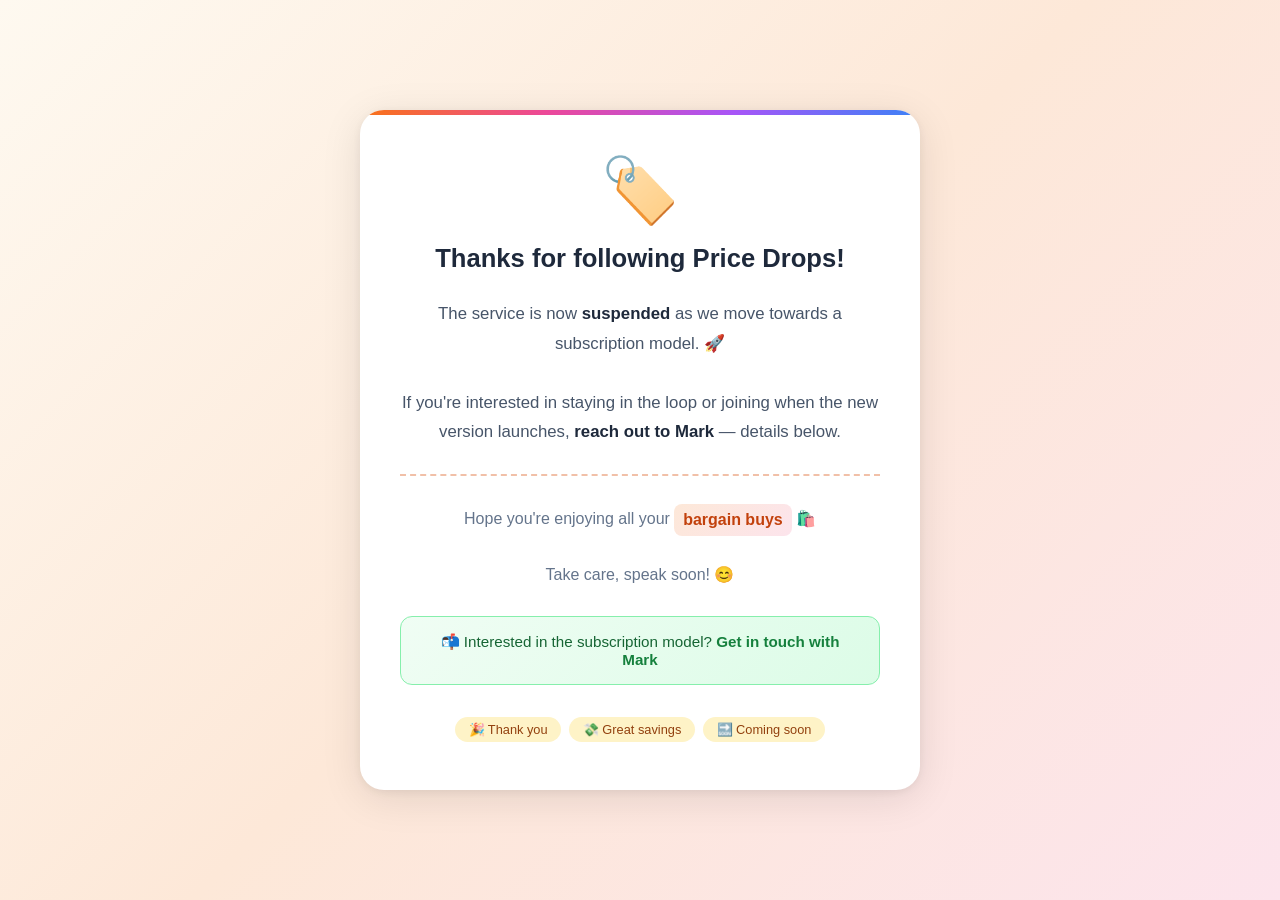
==== commit 96772cb6: "Replace Price Drops page with friendly holding page" ====
--- a/docs/index.html
+++ b/docs/index.html
@@ -3,1960 +3,162 @@
 <head>
 <meta charset="utf-8">
 <meta name="viewport" content="width=device-width, initial-scale=1">
-<meta http-equiv="refresh" content="600">
-<title>Price Drops</title>
+<title>Price Drops 🏷️</title>
 <style>
-  :root { --bg: #0d1117; --card: #161b22; --border: #30363d; --text: #e6edf3; --muted: #8b949e; --link: #58a6ff; --green: #3fb950; --red: #f85149; --orange: #d29922; }
   * { margin: 0; padding: 0; box-sizing: border-box; }
-  body { background: var(--bg); color: var(--text); font-family: -apple-system, BlinkMacSystemFont, 'Segoe UI', Helvetica, Arial, sans-serif; padding: 1.5rem; }
-  h1 { font-size: 1.5rem; margin-bottom: .25rem; }
-  .meta { color: var(--muted); font-size: .85rem; margin-bottom: 1rem; }
-  table { width: 100%; border-collapse: collapse; background: var(--card); border-radius: 8px; overflow: hidden; }
-  th { background: #21262d; text-align: left; padding: .6rem .8rem; font-size: .8rem; text-transform: uppercase; color: var(--muted); position: sticky; top: 0; }
-  td { padding: .5rem .8rem; border-top: 1px solid var(--border); font-size: .85rem; }
-  tr:hover { background: #1c2128; }
-  a { color: var(--link); text-decoration: none; }
-  a:hover { text-decoration: underline; }
-  .price { text-align: right; font-variant-numeric: tabular-nums; white-space: nowrap; }
-  .site { color: var(--muted); font-size: .8rem; max-width: 160px; overflow: hidden; text-overflow: ellipsis; white-space: nowrap; }
-  .disc-high { color: var(--green); font-weight: 600; }
-  .disc-mid { color: var(--orange); font-weight: 600; }
-  .disc-low { color: var(--text); }
-  .in-stock { color: var(--green); font-size: .8rem; }
-  .oos { color: var(--red); font-size: .8rem; }
-  @media (max-width: 700px) {
-    table, thead, tbody, th, td, tr { display: block; }
-    thead { display: none; }
-    tr { margin-bottom: .75rem; border: 1px solid var(--border); border-radius: 6px; padding: .5rem; }
-    td { border: none; padding: .2rem .5rem; text-align: left !important; }
-    td::before { content: attr(data-label); font-weight: 600; display: inline-block; width: 6rem; color: var(--muted); font-size: .75rem; text-transform: uppercase; }
-    .donate-content { flex-direction: column; align-items: flex-start; gap: .75rem; }
-    .donate-amounts { width: 100%; }
-    .donate-icon { font-size: 1.5rem; }
+
+  body {
+    min-height: 100vh;
+    display: flex;
+    align-items: center;
+    justify-content: center;
+    background: linear-gradient(135deg, #fef9f0 0%, #fde8d8 50%, #fce4ec 100%);
+    font-family: -apple-system, BlinkMacSystemFont, 'Segoe UI', Helvetica, Arial, sans-serif;
+    padding: 2rem;
   }
-  .donate-banner { background: linear-gradient(135deg, #1a1e2e 0%, #1e293b 100%); border: 1px solid #334155; border-radius: 12px; padding: 1rem 1.25rem; margin-bottom: 1.5rem; position: relative; overflow: hidden; }
-  .donate-banner::before { content: ''; position: absolute; top: 0; left: 0; right: 0; height: 2px; background: linear-gradient(90deg, #6366f1, #a78bfa, #6366f1); }
-  .donate-content { display: flex; align-items: center; gap: 1rem; flex-wrap: wrap; }
-  .donate-icon { font-size: 2rem; flex-shrink: 0; line-height: 1; }
-  .donate-text { flex: 1; min-width: 180px; }
-  .donate-text strong { display: block; font-size: 1rem; margin-bottom: .2rem; color: #e2e8f0; }
-  .donate-text span { color: var(--muted); font-size: .85rem; }
-  .donate-amounts { display: flex; gap: .5rem; flex-shrink: 0; align-items: center; }
-  .donate-btn { background: transparent; border: 1px solid #475569; color: var(--text); padding: .5rem 1.1rem; border-radius: 8px; cursor: pointer; font-size: .9rem; font-weight: 500; transition: all .2s ease; font-family: inherit; }
-  .donate-btn:hover { border-color: #818cf8; background: rgba(129, 140, 248, .1); color: #c7d2fe; }
-  .donate-btn-popular { background: #6366f1; border-color: #6366f1; color: #fff; position: relative; }
-  .donate-btn-popular:hover { background: #818cf8; border-color: #818cf8; }
-  .donate-btn-popular::after { content: 'Popular'; position: absolute; top: -8px; right: -6px; background: #f59e0b; color: #000; font-size: .55rem; padding: 1px 5px; border-radius: 4px; font-weight: 700; text-transform: uppercase; }
-  .donate-close { position: absolute; top: .5rem; right: .75rem; background: none; border: none; color: var(--muted); font-size: 1.2rem; cursor: pointer; padding: .25rem; line-height: 1; opacity: .7; transition: opacity .2s; }
-  .donate-close:hover { opacity: 1; color: var(--text); }
-  .donate-btn-active { border-color: #818cf8; background: rgba(129, 140, 248, .15); box-shadow: 0 0 0 2px rgba(99,102,241,.3); }
-  .donate-thanks { display: none; align-items: center; gap: .5rem; color: var(--green); font-weight: 600; font-size: .9rem; }
+
+  .card {
+    background: #fff;
+    border-radius: 24px;
+    padding: 3rem 2.5rem;
+    max-width: 560px;
+    width: 100%;
+    text-align: center;
+    box-shadow: 0 8px 40px rgba(0,0,0,0.10), 0 2px 8px rgba(0,0,0,0.06);
+    position: relative;
+    overflow: hidden;
+  }
+
+  .card::before {
+    content: '';
+    position: absolute;
+    top: 0; left: 0; right: 0;
+    height: 5px;
+    background: linear-gradient(90deg, #f97316, #ec4899, #a855f7, #3b82f6);
+  }
+
+  .emoji-big {
+    font-size: 4rem;
+    line-height: 1;
+    margin-bottom: 1.25rem;
+    display: block;
+    animation: bounce 2s ease-in-out infinite;
+  }
+
+  @keyframes bounce {
+    0%, 100% { transform: translateY(0); }
+    50%       { transform: translateY(-8px); }
+  }
+
+  h1 {
+    font-size: 1.6rem;
+    font-weight: 700;
+    color: #1e293b;
+    margin-bottom: 1.5rem;
+    line-height: 1.3;
+  }
+
+  .message {
+    color: #475569;
+    font-size: 1.05rem;
+    line-height: 1.75;
+    margin-bottom: 1.75rem;
+  }
+
+  .message strong {
+    color: #1e293b;
+  }
+
+  .divider {
+    border: none;
+    border-top: 2px dashed #f1c0a8;
+    margin: 1.75rem 0;
+  }
+
+  .closing {
+    color: #64748b;
+    font-size: 1rem;
+    line-height: 1.65;
+  }
+
+  .closing .highlight {
+    display: inline-block;
+    background: linear-gradient(135deg, #fde8d8, #fce4ec);
+    border-radius: 8px;
+    padding: .15rem .55rem;
+    color: #c2410c;
+    font-weight: 600;
+  }
+
+  .contact {
+    margin-top: 1.75rem;
+    padding: 1rem 1.25rem;
+    background: linear-gradient(135deg, #f0fdf4, #dcfce7);
+    border: 1.5px solid #86efac;
+    border-radius: 12px;
+    font-size: .95rem;
+    color: #166534;
+  }
+
+  .contact a {
+    color: #15803d;
+    font-weight: 600;
+    text-decoration: none;
+  }
+
+  .contact a:hover {
+    text-decoration: underline;
+  }
+
+  .tags {
+    margin-top: 2rem;
+    display: flex;
+    flex-wrap: wrap;
+    gap: .5rem;
+    justify-content: center;
+  }
+
+  .tag {
+    background: #fef3c7;
+    color: #92400e;
+    border-radius: 20px;
+    padding: .3rem .85rem;
+    font-size: .8rem;
+    font-weight: 500;
+  }
 </style>
 </head>
 <body>
-<div class="donate-banner" id="donateBanner">
-  <div class="donate-content">
-    <span class="donate-icon">&#9749;</span>
-    <div class="donate-text">
-      <strong>Enjoying free price drop alerts?</strong>
-      <span>This tool scans hundreds of stores 24/7 to save you money. Help keep it running!</span>
-    </div>
-    <div class="donate-amounts" id="donateAmounts">
-      <button class="donate-btn" data-amount="300">&pound;3</button>
-      <button class="donate-btn donate-btn-popular" data-amount="500">&pound;5</button>
-      <button class="donate-btn" data-amount="1000">&pound;10</button>
-    </div>
-    <div class="donate-thanks" id="donateThanks">&hearts; Thank you for your support!</div>
-    <button class="donate-close" onclick="dismissDonate()" title="Dismiss">&times;</button>
+<div class="card">
+  <span class="emoji-big">🏷️</span>
+
+  <h1>Thanks for following Price Drops!</h1>
+
+  <p class="message">
+    The service is now <strong>suspended</strong> as we move towards
+    a subscription model. 🚀<br><br>
+    If you're interested in staying in the loop or joining when
+    the new version launches, <strong>reach out to Mark</strong> — details below.
+  </p>
+
+  <hr class="divider">
+
+  <p class="closing">
+    Hope you're enjoying all your
+    <span class="highlight">bargain buys</span> 🛍️<br><br>
+    Take care, speak soon! 😊
+  </p>
+
+  <div class="contact">
+    📬 Interested in the subscription model?
+    <a href="mailto:mark@marksimpson.co">Get in touch with Mark</a>
+  </div>
+
+  <div class="tags">
+    <span class="tag">🎉 Thank you</span>
+    <span class="tag">💸 Great savings</span>
+    <span class="tag">🔜 Coming soon</span>
   </div>
 </div>
-<h1>Price Drops</h1>
-<p class="meta">200 drops &middot; sorted by discount &middot; updated 2026-06-03 20:59:40</p>
-<table>
-<thead>
-<tr>
-  <th>Product</th>
-  <th>Site</th>
-  <th>Was</th>
-  <th>Now</th>
-  <th>Discount</th>
-  <th>Saving</th>
-  <th>Stock</th>
-</tr>
-</thead>
-<tbody>
-<tr>
-  <td><a href="https://bigberthaoriginal.com/products/test-apple?variant=41578678878344" target="_blank" rel="noopener">TestVendor Test Apple - Organic Red – Non-Washable / Without Footstool</a></td>
-  <td class="site">https://bigberthaoriginal.com</td>
-  <td class="price">&pound;21.03</td>
-  <td class="price">&pound;5.00</td>
-  <td class="price disc-high">76.2%</td>
-  <td class="price">&pound;16.03</td>
-  <td><span class="in-stock">In Stock</span></td>
-</tr>
-<tr>
-  <td><a href="https://thesewingstudio.co.uk/products/trimits-red-mini-flower-shaped-buttons-in-assorted-sizes-2-5g-pack?variant=43854404452586" target="_blank" rel="noopener">Trimits Mini Flower Craft Buttons: Red: 2.5g pack</a></td>
-  <td class="site">https://thesewingstudio.co.uk</td>
-  <td class="price">&pound;1.00</td>
-  <td class="price">&pound;0.25</td>
-  <td class="price disc-high">75.0%</td>
-  <td class="price">&pound;0.75</td>
-  <td><span class="in-stock">In Stock</span></td>
-</tr>
-<tr>
-  <td><a href="https://thesewingstudio.co.uk/products/sequins-7mm-square-ch5664?variant=43854155251946" target="_blank" rel="noopener">Trimits Sequins: Square: 7mm: Transparent: 120 quantity</a></td>
-  <td class="site">https://thesewingstudio.co.uk</td>
-  <td class="price">&pound;1.20</td>
-  <td class="price">&pound;0.30</td>
-  <td class="price disc-high">75.0%</td>
-  <td class="price">&pound;0.90</td>
-  <td><span class="in-stock">In Stock</span></td>
-</tr>
-<tr>
-  <td><a href="https://thesewingstudio.co.uk/products/bugle-beads-ch5101?variant=43854031945962" target="_blank" rel="noopener">Trimits Bugle Beads: Lime: Pack of 8g</a></td>
-  <td class="site">https://thesewingstudio.co.uk</td>
-  <td class="price">&pound;1.20</td>
-  <td class="price">&pound;0.30</td>
-  <td class="price disc-high">75.0%</td>
-  <td class="price">&pound;0.90</td>
-  <td><span class="in-stock">In Stock</span></td>
-</tr>
-<tr>
-  <td><a href="https://frenchconnection.com/products/mila-georgette-lace-layered-shirt-pretty-blue?variant=56172149178748" target="_blank" rel="noopener">French Connection Mila Lace Layered Long Sleeve Light Blue Shirt – L</a></td>
-  <td class="site">https://frenchconnection.com</td>
-  <td class="price">&pound;89.00</td>
-  <td class="price">&pound;39.00</td>
-  <td class="price disc-high">56.2%</td>
-  <td class="price">&pound;50.00</td>
-  <td><span class="in-stock">In Stock</span></td>
-</tr>
-<tr>
-  <td><a href="https://frenchconnection.com/products/poppy-dallas-printed-denim-wide-leg-jeans-red-multi?variant=56172142592380" target="_blank" rel="noopener">French Connection Poppy Dallas Floral Printed Denim Wide Leg Jeans – 12</a></td>
-  <td class="site">https://frenchconnection.com</td>
-  <td class="price">&pound;89.00</td>
-  <td class="price">&pound;39.00</td>
-  <td class="price disc-high">56.2%</td>
-  <td class="price">&pound;50.00</td>
-  <td><span class="in-stock">In Stock</span></td>
-</tr>
-<tr>
-  <td><a href="https://frenchconnection.com/products/poppy-dallas-printed-denim-wide-leg-jeans-red-multi?variant=56172142657916" target="_blank" rel="noopener">French Connection Poppy Dallas Floral Printed Denim Wide Leg Jeans – 16</a></td>
-  <td class="site">https://frenchconnection.com</td>
-  <td class="price">&pound;89.00</td>
-  <td class="price">&pound;39.00</td>
-  <td class="price disc-high">56.2%</td>
-  <td class="price">&pound;50.00</td>
-  <td><span class="in-stock">In Stock</span></td>
-</tr>
-<tr>
-  <td><a href="https://frenchconnection.com/products/poppy-dallas-printed-denim-wide-leg-jeans-red-multi?variant=56192817725820" target="_blank" rel="noopener">French Connection Poppy Dallas Floral Printed Denim Wide Leg Jeans – 18</a></td>
-  <td class="site">https://frenchconnection.com</td>
-  <td class="price">&pound;89.00</td>
-  <td class="price">&pound;39.00</td>
-  <td class="price disc-high">56.2%</td>
-  <td class="price">&pound;50.00</td>
-  <td><span class="in-stock">In Stock</span></td>
-</tr>
-<tr>
-  <td><a href="https://frenchconnection.com/products/mila-georgette-lace-layered-shirt-pretty-blue?variant=56172149080444" target="_blank" rel="noopener">French Connection Mila Lace Layered Long Sleeve Light Blue Shirt – XS</a></td>
-  <td class="site">https://frenchconnection.com</td>
-  <td class="price">&pound;89.00</td>
-  <td class="price">&pound;39.00</td>
-  <td class="price disc-high">56.2%</td>
-  <td class="price">&pound;50.00</td>
-  <td><span class="in-stock">In Stock</span></td>
-</tr>
-<tr>
-  <td><a href="https://frenchconnection.com/products/poppy-dallas-printed-denim-wide-leg-jeans-red-multi?variant=56172142625148" target="_blank" rel="noopener">French Connection Poppy Dallas Floral Printed Denim Wide Leg Jeans – 14</a></td>
-  <td class="site">https://frenchconnection.com</td>
-  <td class="price">&pound;89.00</td>
-  <td class="price">&pound;39.00</td>
-  <td class="price disc-high">56.2%</td>
-  <td class="price">&pound;50.00</td>
-  <td><span class="in-stock">In Stock</span></td>
-</tr>
-<tr>
-  <td><a href="https://frenchconnection.com/products/poppy-dallas-printed-denim-wide-leg-jeans-red-multi?variant=56172142494076" target="_blank" rel="noopener">French Connection Poppy Dallas Floral Printed Denim Wide Leg Jeans – 6</a></td>
-  <td class="site">https://frenchconnection.com</td>
-  <td class="price">&pound;89.00</td>
-  <td class="price">&pound;39.00</td>
-  <td class="price disc-high">56.2%</td>
-  <td class="price">&pound;50.00</td>
-  <td><span class="in-stock">In Stock</span></td>
-</tr>
-<tr>
-  <td><a href="https://frenchconnection.com/products/poppy-dallas-printed-denim-wide-leg-jeans-red-multi?variant=56172142559612" target="_blank" rel="noopener">French Connection Poppy Dallas Floral Printed Denim Wide Leg Jeans – 10</a></td>
-  <td class="site">https://frenchconnection.com</td>
-  <td class="price">&pound;89.00</td>
-  <td class="price">&pound;39.00</td>
-  <td class="price disc-high">56.2%</td>
-  <td class="price">&pound;50.00</td>
-  <td><span class="in-stock">In Stock</span></td>
-</tr>
-<tr>
-  <td><a href="https://frenchconnection.com/products/poppy-dallas-printed-denim-wide-leg-jeans-red-multi?variant=56172142526844" target="_blank" rel="noopener">French Connection Poppy Dallas Floral Printed Denim Wide Leg Jeans – 8</a></td>
-  <td class="site">https://frenchconnection.com</td>
-  <td class="price">&pound;89.00</td>
-  <td class="price">&pound;39.00</td>
-  <td class="price disc-high">56.2%</td>
-  <td class="price">&pound;50.00</td>
-  <td><span class="in-stock">In Stock</span></td>
-</tr>
-<tr>
-  <td><a href="https://frenchconnection.com/products/mila-georgette-lace-layered-shirt-pretty-blue?variant=56172149113212" target="_blank" rel="noopener">French Connection Mila Lace Layered Long Sleeve Light Blue Shirt – S</a></td>
-  <td class="site">https://frenchconnection.com</td>
-  <td class="price">&pound;89.00</td>
-  <td class="price">&pound;39.00</td>
-  <td class="price disc-high">56.2%</td>
-  <td class="price">&pound;50.00</td>
-  <td><span class="in-stock">In Stock</span></td>
-</tr>
-<tr>
-  <td><a href="https://frenchconnection.com/products/mila-georgette-lace-layered-shirt-pretty-blue?variant=56172149145980" target="_blank" rel="noopener">French Connection Mila Lace Layered Long Sleeve Light Blue Shirt – M</a></td>
-  <td class="site">https://frenchconnection.com</td>
-  <td class="price">&pound;89.00</td>
-  <td class="price">&pound;39.00</td>
-  <td class="price disc-high">56.2%</td>
-  <td class="price">&pound;50.00</td>
-  <td><span class="in-stock">In Stock</span></td>
-</tr>
-<tr>
-  <td><a href="https://frenchconnection.com/products/mila-georgette-lace-layered-shirt-pretty-blue?variant=56172149211516" target="_blank" rel="noopener">French Connection Mila Lace Layered Long Sleeve Light Blue Shirt – XL</a></td>
-  <td class="site">https://frenchconnection.com</td>
-  <td class="price">&pound;89.00</td>
-  <td class="price">&pound;39.00</td>
-  <td class="price disc-high">56.2%</td>
-  <td class="price">&pound;50.00</td>
-  <td><span class="in-stock">In Stock</span></td>
-</tr>
-<tr>
-  <td><a href="https://frenchconnection.com/products/chess-twist-cropped-denim-shirt-beach-blue?variant=56172149768572" target="_blank" rel="noopener">French Connection Chess Twist Cropped Light Blue Denim Shirt – XL</a></td>
-  <td class="site">https://frenchconnection.com</td>
-  <td class="price">&pound;65.00</td>
-  <td class="price">&pound;29.00</td>
-  <td class="price disc-high">55.4%</td>
-  <td class="price">&pound;36.00</td>
-  <td><span class="in-stock">In Stock</span></td>
-</tr>
-<tr>
-  <td><a href="https://frenchconnection.com/products/shae-knit-sleeveless-bomber-vest-summer-white?variant=55975344210300" target="_blank" rel="noopener">French Connection Shae Knit Sleeveless White Bomber Vest – S</a></td>
-  <td class="site">https://frenchconnection.com</td>
-  <td class="price">&pound;65.00</td>
-  <td class="price">&pound;29.00</td>
-  <td class="price disc-high">55.4%</td>
-  <td class="price">&pound;36.00</td>
-  <td><span class="in-stock">In Stock</span></td>
-</tr>
-<tr>
-  <td><a href="https://frenchconnection.com/products/chess-twist-cropped-denim-shirt-beach-blue?variant=56172149670268" target="_blank" rel="noopener">French Connection Chess Twist Cropped Light Blue Denim Shirt – S</a></td>
-  <td class="site">https://frenchconnection.com</td>
-  <td class="price">&pound;65.00</td>
-  <td class="price">&pound;29.00</td>
-  <td class="price disc-high">55.4%</td>
-  <td class="price">&pound;36.00</td>
-  <td><span class="in-stock">In Stock</span></td>
-</tr>
-<tr>
-  <td><a href="https://frenchconnection.com/products/shae-knit-sleeveless-bomber-vest-summer-white?variant=55975344243068" target="_blank" rel="noopener">French Connection Shae Knit Sleeveless White Bomber Vest – M</a></td>
-  <td class="site">https://frenchconnection.com</td>
-  <td class="price">&pound;65.00</td>
-  <td class="price">&pound;29.00</td>
-  <td class="price disc-high">55.4%</td>
-  <td class="price">&pound;36.00</td>
-  <td><span class="in-stock">In Stock</span></td>
-</tr>
-<tr>
-  <td><a href="https://frenchconnection.com/products/shae-knit-sleeveless-bomber-vest-summer-white?variant=55975344308604" target="_blank" rel="noopener">French Connection Shae Knit Sleeveless White Bomber Vest – XL</a></td>
-  <td class="site">https://frenchconnection.com</td>
-  <td class="price">&pound;65.00</td>
-  <td class="price">&pound;29.00</td>
-  <td class="price disc-high">55.4%</td>
-  <td class="price">&pound;36.00</td>
-  <td><span class="in-stock">In Stock</span></td>
-</tr>
-<tr>
-  <td><a href="https://frenchconnection.com/products/shae-knit-sleeveless-bomber-vest-summer-white?variant=55975344275836" target="_blank" rel="noopener">French Connection Shae Knit Sleeveless White Bomber Vest – L</a></td>
-  <td class="site">https://frenchconnection.com</td>
-  <td class="price">&pound;65.00</td>
-  <td class="price">&pound;29.00</td>
-  <td class="price disc-high">55.4%</td>
-  <td class="price">&pound;36.00</td>
-  <td><span class="in-stock">In Stock</span></td>
-</tr>
-<tr>
-  <td><a href="https://frenchconnection.com/products/shae-knit-sleeveless-bomber-vest-summer-white?variant=55975344177532" target="_blank" rel="noopener">French Connection Shae Knit Sleeveless White Bomber Vest – XS</a></td>
-  <td class="site">https://frenchconnection.com</td>
-  <td class="price">&pound;65.00</td>
-  <td class="price">&pound;29.00</td>
-  <td class="price disc-high">55.4%</td>
-  <td class="price">&pound;36.00</td>
-  <td><span class="in-stock">In Stock</span></td>
-</tr>
-<tr>
-  <td><a href="https://frenchconnection.com/products/chess-twist-cropped-denim-shirt-beach-blue?variant=56172149735804" target="_blank" rel="noopener">French Connection Chess Twist Cropped Light Blue Denim Shirt – L</a></td>
-  <td class="site">https://frenchconnection.com</td>
-  <td class="price">&pound;65.00</td>
-  <td class="price">&pound;29.00</td>
-  <td class="price disc-high">55.4%</td>
-  <td class="price">&pound;36.00</td>
-  <td><span class="in-stock">In Stock</span></td>
-</tr>
-<tr>
-  <td><a href="https://frenchconnection.com/products/chess-twist-cropped-denim-shirt-beach-blue?variant=56172149703036" target="_blank" rel="noopener">French Connection Chess Twist Cropped Light Blue Denim Shirt – M</a></td>
-  <td class="site">https://frenchconnection.com</td>
-  <td class="price">&pound;65.00</td>
-  <td class="price">&pound;29.00</td>
-  <td class="price disc-high">55.4%</td>
-  <td class="price">&pound;36.00</td>
-  <td><span class="in-stock">In Stock</span></td>
-</tr>
-<tr>
-  <td><a href="https://frenchconnection.com/products/chess-twist-cropped-denim-shirt-beach-blue?variant=56172149637500" target="_blank" rel="noopener">French Connection Chess Twist Cropped Light Blue Denim Shirt – XS</a></td>
-  <td class="site">https://frenchconnection.com</td>
-  <td class="price">&pound;65.00</td>
-  <td class="price">&pound;29.00</td>
-  <td class="price disc-high">55.4%</td>
-  <td class="price">&pound;36.00</td>
-  <td><span class="in-stock">In Stock</span></td>
-</tr>
-<tr>
-  <td><a href="https://pdsapetstore.org.uk/products/good-boy-rubber-ball-on-rope?variant=56784385933689" target="_blank" rel="noopener">Good Boy Rubber Ball on Rope x1 (assorted)</a></td>
-  <td class="site">https://pdsapetstore.org.uk</td>
-  <td class="price">&pound;10.99</td>
-  <td class="price">&pound;4.99</td>
-  <td class="price disc-high">54.6%</td>
-  <td class="price">&pound;6.00</td>
-  <td><span class="in-stock">In Stock</span></td>
-</tr>
-<tr>
-  <td><a href="https://frenchconnection.com/products/molly-emina-ruffle-sleeve-top-multi?variant=56395412898172" target="_blank" rel="noopener">French Connection Molly Tie Up Neck Ruffle Sleeve Floral Top – 18</a></td>
-  <td class="site">https://frenchconnection.com</td>
-  <td class="price">&pound;55.00</td>
-  <td class="price">&pound;25.00</td>
-  <td class="price disc-high">54.5%</td>
-  <td class="price">&pound;30.00</td>
-  <td><span class="in-stock">In Stock</span></td>
-</tr>
-<tr>
-  <td><a href="https://frenchconnection.com/products/molly-emina-ruffle-sleeve-top-multi?variant=55975349649788" target="_blank" rel="noopener">French Connection Molly Tie Up Neck Ruffle Sleeve Floral Top – 14</a></td>
-  <td class="site">https://frenchconnection.com</td>
-  <td class="price">&pound;55.00</td>
-  <td class="price">&pound;25.00</td>
-  <td class="price disc-high">54.5%</td>
-  <td class="price">&pound;30.00</td>
-  <td><span class="in-stock">In Stock</span></td>
-</tr>
-<tr>
-  <td><a href="https://frenchconnection.com/products/molly-emina-ruffle-sleeve-top-multi?variant=55975349682556" target="_blank" rel="noopener">French Connection Molly Tie Up Neck Ruffle Sleeve Floral Top – 16</a></td>
-  <td class="site">https://frenchconnection.com</td>
-  <td class="price">&pound;55.00</td>
-  <td class="price">&pound;25.00</td>
-  <td class="price disc-high">54.5%</td>
-  <td class="price">&pound;30.00</td>
-  <td><span class="in-stock">In Stock</span></td>
-</tr>
-<tr>
-  <td><a href="https://frenchconnection.com/products/molly-emina-ruffle-sleeve-top-multi?variant=55975349518716" target="_blank" rel="noopener">French Connection Molly Tie Up Neck Ruffle Sleeve Floral Top – 6</a></td>
-  <td class="site">https://frenchconnection.com</td>
-  <td class="price">&pound;55.00</td>
-  <td class="price">&pound;25.00</td>
-  <td class="price disc-high">54.5%</td>
-  <td class="price">&pound;30.00</td>
-  <td><span class="in-stock">In Stock</span></td>
-</tr>
-<tr>
-  <td><a href="https://frenchconnection.com/products/molly-emina-ruffle-sleeve-top-multi?variant=55975349617020" target="_blank" rel="noopener">French Connection Molly Tie Up Neck Ruffle Sleeve Floral Top – 12</a></td>
-  <td class="site">https://frenchconnection.com</td>
-  <td class="price">&pound;55.00</td>
-  <td class="price">&pound;25.00</td>
-  <td class="price disc-high">54.5%</td>
-  <td class="price">&pound;30.00</td>
-  <td><span class="in-stock">In Stock</span></td>
-</tr>
-<tr>
-  <td><a href="https://frenchconnection.com/products/molly-emina-ruffle-sleeve-top-multi?variant=55975349551484" target="_blank" rel="noopener">French Connection Molly Tie Up Neck Ruffle Sleeve Floral Top – 8</a></td>
-  <td class="site">https://frenchconnection.com</td>
-  <td class="price">&pound;55.00</td>
-  <td class="price">&pound;25.00</td>
-  <td class="price disc-high">54.5%</td>
-  <td class="price">&pound;30.00</td>
-  <td><span class="in-stock">In Stock</span></td>
-</tr>
-<tr>
-  <td><a href="https://frenchconnection.com/products/molly-emina-ruffle-sleeve-top-multi?variant=55975349584252" target="_blank" rel="noopener">French Connection Molly Tie Up Neck Ruffle Sleeve Floral Top – 10</a></td>
-  <td class="site">https://frenchconnection.com</td>
-  <td class="price">&pound;55.00</td>
-  <td class="price">&pound;25.00</td>
-  <td class="price disc-high">54.5%</td>
-  <td class="price">&pound;30.00</td>
-  <td><span class="in-stock">In Stock</span></td>
-</tr>
-<tr>
-  <td><a href="https://frenchconnection.com/products/noelle-plisse-military-tie-up-blouse-porcelain-cream?variant=55975340278140" target="_blank" rel="noopener">French Connection Noelle Plisse Military Tie Up Cream Blouse – L</a></td>
-  <td class="site">https://frenchconnection.com</td>
-  <td class="price">&pound;85.00</td>
-  <td class="price">&pound;39.00</td>
-  <td class="price disc-high">54.1%</td>
-  <td class="price">&pound;46.00</td>
-  <td><span class="in-stock">In Stock</span></td>
-</tr>
-<tr>
-  <td><a href="https://frenchconnection.com/products/striped-damasco-wide-leg-trousers-porcelain-cream-black?variant=56172152881532" target="_blank" rel="noopener">French Connection Monochrome Striped Damasco Pull-On Wide Leg Trousers – S</a></td>
-  <td class="site">https://frenchconnection.com</td>
-  <td class="price">&pound;85.00</td>
-  <td class="price">&pound;39.00</td>
-  <td class="price disc-high">54.1%</td>
-  <td class="price">&pound;46.00</td>
-  <td><span class="in-stock">In Stock</span></td>
-</tr>
-<tr>
-  <td><a href="https://frenchconnection.com/products/striped-damasco-wide-leg-trousers-porcelain-cream-black?variant=56172152914300" target="_blank" rel="noopener">French Connection Monochrome Striped Damasco Pull-On Wide Leg Trousers – M</a></td>
-  <td class="site">https://frenchconnection.com</td>
-  <td class="price">&pound;85.00</td>
-  <td class="price">&pound;39.00</td>
-  <td class="price disc-high">54.1%</td>
-  <td class="price">&pound;46.00</td>
-  <td><span class="in-stock">In Stock</span></td>
-</tr>
-<tr>
-  <td><a href="https://frenchconnection.com/products/noelle-plisse-military-tie-up-blouse-porcelain-cream?variant=55975340212604" target="_blank" rel="noopener">French Connection Noelle Plisse Military Tie Up Cream Blouse – S</a></td>
-  <td class="site">https://frenchconnection.com</td>
-  <td class="price">&pound;85.00</td>
-  <td class="price">&pound;39.00</td>
-  <td class="price disc-high">54.1%</td>
-  <td class="price">&pound;46.00</td>
-  <td><span class="in-stock">In Stock</span></td>
-</tr>
-<tr>
-  <td><a href="https://frenchconnection.com/products/noelle-plisse-military-tie-up-blouse-porcelain-cream?variant=55975340179836" target="_blank" rel="noopener">French Connection Noelle Plisse Military Tie Up Cream Blouse – XS</a></td>
-  <td class="site">https://frenchconnection.com</td>
-  <td class="price">&pound;85.00</td>
-  <td class="price">&pound;39.00</td>
-  <td class="price disc-high">54.1%</td>
-  <td class="price">&pound;46.00</td>
-  <td><span class="in-stock">In Stock</span></td>
-</tr>
-<tr>
-  <td><a href="https://frenchconnection.com/products/noelle-plisse-military-tie-up-blouse-porcelain-cream?variant=55975340245372" target="_blank" rel="noopener">French Connection Noelle Plisse Military Tie Up Cream Blouse – M</a></td>
-  <td class="site">https://frenchconnection.com</td>
-  <td class="price">&pound;85.00</td>
-  <td class="price">&pound;39.00</td>
-  <td class="price disc-high">54.1%</td>
-  <td class="price">&pound;46.00</td>
-  <td><span class="in-stock">In Stock</span></td>
-</tr>
-<tr>
-  <td><a href="https://frenchconnection.com/products/striped-damasco-wide-leg-trousers-porcelain-cream-black?variant=56172152848764" target="_blank" rel="noopener">French Connection Monochrome Striped Damasco Pull-On Wide Leg Trousers – XS</a></td>
-  <td class="site">https://frenchconnection.com</td>
-  <td class="price">&pound;85.00</td>
-  <td class="price">&pound;39.00</td>
-  <td class="price disc-high">54.1%</td>
-  <td class="price">&pound;46.00</td>
-  <td><span class="in-stock">In Stock</span></td>
-</tr>
-<tr>
-  <td><a href="https://frenchconnection.com/products/striped-damasco-wide-leg-trousers-porcelain-cream-black?variant=56172152947068" target="_blank" rel="noopener">French Connection Monochrome Striped Damasco Pull-On Wide Leg Trousers – L</a></td>
-  <td class="site">https://frenchconnection.com</td>
-  <td class="price">&pound;85.00</td>
-  <td class="price">&pound;39.00</td>
-  <td class="price disc-high">54.1%</td>
-  <td class="price">&pound;46.00</td>
-  <td><span class="in-stock">In Stock</span></td>
-</tr>
-<tr>
-  <td><a href="https://frenchconnection.com/products/striped-damasco-wide-leg-trousers-porcelain-cream-black?variant=56172152979836" target="_blank" rel="noopener">French Connection Monochrome Striped Damasco Pull-On Wide Leg Trousers – XL</a></td>
-  <td class="site">https://frenchconnection.com</td>
-  <td class="price">&pound;85.00</td>
-  <td class="price">&pound;39.00</td>
-  <td class="price disc-high">54.1%</td>
-  <td class="price">&pound;46.00</td>
-  <td><span class="in-stock">In Stock</span></td>
-</tr>
-<tr>
-  <td><a href="https://frenchconnection.com/products/noelle-plisse-military-tie-up-blouse-porcelain-cream?variant=55975340310908" target="_blank" rel="noopener">French Connection Noelle Plisse Military Tie Up Cream Blouse – XL</a></td>
-  <td class="site">https://frenchconnection.com</td>
-  <td class="price">&pound;85.00</td>
-  <td class="price">&pound;39.00</td>
-  <td class="price disc-high">54.1%</td>
-  <td class="price">&pound;46.00</td>
-  <td><span class="in-stock">In Stock</span></td>
-</tr>
-<tr>
-  <td><a href="https://mamasandpapas.com/products/medela-solo-hf-single-elec-breastpump-4257b0800?variant=42683148402853" target="_blank" rel="noopener">Medela Solo&trade; Hands Free Single Electric Breast Pump</a></td>
-  <td class="site">https://mamasandpapas.com</td>
-  <td class="price">&pound;159.99</td>
-  <td class="price">&pound;75.20</td>
-  <td class="price disc-high">53.0%</td>
-  <td class="price">&pound;84.79</td>
-  <td><span class="in-stock">In Stock</span></td>
-</tr>
-<tr>
-  <td><a href="https://frenchconnection.com/products/larissa-faux-suede-bomber-jacket-vintage-khaki-green?variant=55975352271228" target="_blank" rel="noopener">French Connection Larissa Faux Suede Khaki Green Bomber Jacket – S</a></td>
-  <td class="site">https://frenchconnection.com</td>
-  <td class="price">&pound;125.00</td>
-  <td class="price">&pound;59.00</td>
-  <td class="price disc-high">52.8%</td>
-  <td class="price">&pound;66.00</td>
-  <td><span class="in-stock">In Stock</span></td>
-</tr>
-<tr>
-  <td><a href="https://frenchconnection.com/products/larissa-faux-suede-bomber-jacket-vintage-khaki-green?variant=55975352238460" target="_blank" rel="noopener">French Connection Larissa Faux Suede Khaki Green Bomber Jacket – XS</a></td>
-  <td class="site">https://frenchconnection.com</td>
-  <td class="price">&pound;125.00</td>
-  <td class="price">&pound;59.00</td>
-  <td class="price disc-high">52.8%</td>
-  <td class="price">&pound;66.00</td>
-  <td><span class="in-stock">In Stock</span></td>
-</tr>
-<tr>
-  <td><a href="https://frenchconnection.com/products/larissa-faux-suede-bomber-jacket-vintage-khaki-green?variant=55975352303996" target="_blank" rel="noopener">French Connection Larissa Faux Suede Khaki Green Bomber Jacket – M</a></td>
-  <td class="site">https://frenchconnection.com</td>
-  <td class="price">&pound;125.00</td>
-  <td class="price">&pound;59.00</td>
-  <td class="price disc-high">52.8%</td>
-  <td class="price">&pound;66.00</td>
-  <td><span class="in-stock">In Stock</span></td>
-</tr>
-<tr>
-  <td><a href="https://frenchconnection.com/products/larissa-faux-suede-bomber-jacket-vintage-khaki-green?variant=55975352369532" target="_blank" rel="noopener">French Connection Larissa Faux Suede Khaki Green Bomber Jacket – XL</a></td>
-  <td class="site">https://frenchconnection.com</td>
-  <td class="price">&pound;125.00</td>
-  <td class="price">&pound;59.00</td>
-  <td class="price disc-high">52.8%</td>
-  <td class="price">&pound;66.00</td>
-  <td><span class="in-stock">In Stock</span></td>
-</tr>
-<tr>
-  <td><a href="https://frenchconnection.com/products/larissa-faux-suede-bomber-jacket-vintage-khaki-green?variant=55975352336764" target="_blank" rel="noopener">French Connection Larissa Faux Suede Khaki Green Bomber Jacket – L</a></td>
-  <td class="site">https://frenchconnection.com</td>
-  <td class="price">&pound;125.00</td>
-  <td class="price">&pound;59.00</td>
-  <td class="price disc-high">52.8%</td>
-  <td class="price">&pound;66.00</td>
-  <td><span class="in-stock">In Stock</span></td>
-</tr>
-<tr>
-  <td><a href="https://frenchconnection.com/products/ruchi-floral-lace-long-sleeve-shirt-summer-white?variant=55975348699516" target="_blank" rel="noopener">French Connection Ruchi Floral Lace Long Sleeve White Shirt – M</a></td>
-  <td class="site">https://frenchconnection.com</td>
-  <td class="price">&pound;95.00</td>
-  <td class="price">&pound;45.00</td>
-  <td class="price disc-high">52.6%</td>
-  <td class="price">&pound;50.00</td>
-  <td><span class="in-stock">In Stock</span></td>
-</tr>
-<tr>
-  <td><a href="https://frenchconnection.com/products/fran-eco-lizzie-puff-sleeve-midi-dress-blue-stripe-spot?variant=56172144558460" target="_blank" rel="noopener">French Connection Spot Eco Puff Sleeve Blue Striped Midi Dress – 12</a></td>
-  <td class="site">https://frenchconnection.com</td>
-  <td class="price">&pound;95.00</td>
-  <td class="price">&pound;45.00</td>
-  <td class="price disc-high">52.6%</td>
-  <td class="price">&pound;50.00</td>
-  <td><span class="in-stock">In Stock</span></td>
-</tr>
-<tr>
-  <td><a href="https://frenchconnection.com/products/ruchi-floral-lace-long-sleeve-shirt-summer-white?variant=55975348732284" target="_blank" rel="noopener">French Connection Ruchi Floral Lace Long Sleeve White Shirt – L</a></td>
-  <td class="site">https://frenchconnection.com</td>
-  <td class="price">&pound;95.00</td>
-  <td class="price">&pound;45.00</td>
-  <td class="price disc-high">52.6%</td>
-  <td class="price">&pound;50.00</td>
-  <td><span class="in-stock">In Stock</span></td>
-</tr>
-<tr>
-  <td><a href="https://frenchconnection.com/products/fran-eco-lizzie-puff-sleeve-midi-dress-blue-stripe-spot?variant=56192820740476" target="_blank" rel="noopener">French Connection Spot Eco Puff Sleeve Blue Striped Midi Dress – 18</a></td>
-  <td class="site">https://frenchconnection.com</td>
-  <td class="price">&pound;95.00</td>
-  <td class="price">&pound;45.00</td>
-  <td class="price disc-high">52.6%</td>
-  <td class="price">&pound;50.00</td>
-  <td><span class="in-stock">In Stock</span></td>
-</tr>
-<tr>
-  <td><a href="https://frenchconnection.com/products/fran-eco-lizzie-puff-sleeve-midi-dress-blue-stripe-spot?variant=56172144525692" target="_blank" rel="noopener">French Connection Spot Eco Puff Sleeve Blue Striped Midi Dress – 10</a></td>
-  <td class="site">https://frenchconnection.com</td>
-  <td class="price">&pound;95.00</td>
-  <td class="price">&pound;45.00</td>
-  <td class="price disc-high">52.6%</td>
-  <td class="price">&pound;50.00</td>
-  <td><span class="in-stock">In Stock</span></td>
-</tr>
-<tr>
-  <td><a href="https://frenchconnection.com/products/ruchi-floral-lace-long-sleeve-shirt-summer-white?variant=55975348666748" target="_blank" rel="noopener">French Connection Ruchi Floral Lace Long Sleeve White Shirt – S</a></td>
-  <td class="site">https://frenchconnection.com</td>
-  <td class="price">&pound;95.00</td>
-  <td class="price">&pound;45.00</td>
-  <td class="price disc-high">52.6%</td>
-  <td class="price">&pound;50.00</td>
-  <td><span class="in-stock">In Stock</span></td>
-</tr>
-<tr>
-  <td><a href="https://frenchconnection.com/products/ruchi-floral-lace-long-sleeve-shirt-summer-white?variant=55975348765052" target="_blank" rel="noopener">French Connection Ruchi Floral Lace Long Sleeve White Shirt – XL</a></td>
-  <td class="site">https://frenchconnection.com</td>
-  <td class="price">&pound;95.00</td>
-  <td class="price">&pound;45.00</td>
-  <td class="price disc-high">52.6%</td>
-  <td class="price">&pound;50.00</td>
-  <td><span class="in-stock">In Stock</span></td>
-</tr>
-<tr>
-  <td><a href="https://frenchconnection.com/products/fran-eco-lizzie-puff-sleeve-midi-dress-blue-stripe-spot?variant=56172144623996" target="_blank" rel="noopener">French Connection Spot Eco Puff Sleeve Blue Striped Midi Dress – 16</a></td>
-  <td class="site">https://frenchconnection.com</td>
-  <td class="price">&pound;95.00</td>
-  <td class="price">&pound;45.00</td>
-  <td class="price disc-high">52.6%</td>
-  <td class="price">&pound;50.00</td>
-  <td><span class="in-stock">In Stock</span></td>
-</tr>
-<tr>
-  <td><a href="https://frenchconnection.com/products/fran-eco-lizzie-puff-sleeve-midi-dress-blue-stripe-spot?variant=56172144460156" target="_blank" rel="noopener">French Connection Spot Eco Puff Sleeve Blue Striped Midi Dress – 6</a></td>
-  <td class="site">https://frenchconnection.com</td>
-  <td class="price">&pound;95.00</td>
-  <td class="price">&pound;45.00</td>
-  <td class="price disc-high">52.6%</td>
-  <td class="price">&pound;50.00</td>
-  <td><span class="in-stock">In Stock</span></td>
-</tr>
-<tr>
-  <td><a href="https://frenchconnection.com/products/fran-eco-lizzie-puff-sleeve-midi-dress-blue-stripe-spot?variant=56172144591228" target="_blank" rel="noopener">French Connection Spot Eco Puff Sleeve Blue Striped Midi Dress – 14</a></td>
-  <td class="site">https://frenchconnection.com</td>
-  <td class="price">&pound;95.00</td>
-  <td class="price">&pound;45.00</td>
-  <td class="price disc-high">52.6%</td>
-  <td class="price">&pound;50.00</td>
-  <td><span class="in-stock">In Stock</span></td>
-</tr>
-<tr>
-  <td><a href="https://frenchconnection.com/products/fran-eco-lizzie-puff-sleeve-midi-dress-blue-stripe-spot?variant=56172144492924" target="_blank" rel="noopener">French Connection Spot Eco Puff Sleeve Blue Striped Midi Dress – 8</a></td>
-  <td class="site">https://frenchconnection.com</td>
-  <td class="price">&pound;95.00</td>
-  <td class="price">&pound;45.00</td>
-  <td class="price disc-high">52.6%</td>
-  <td class="price">&pound;50.00</td>
-  <td><span class="in-stock">In Stock</span></td>
-</tr>
-<tr>
-  <td><a href="https://frenchconnection.com/products/ruchi-floral-lace-long-sleeve-shirt-summer-white?variant=55975348633980" target="_blank" rel="noopener">French Connection Ruchi Floral Lace Long Sleeve White Shirt – XS</a></td>
-  <td class="site">https://frenchconnection.com</td>
-  <td class="price">&pound;95.00</td>
-  <td class="price">&pound;45.00</td>
-  <td class="price disc-high">52.6%</td>
-  <td class="price">&pound;50.00</td>
-  <td><span class="in-stock">In Stock</span></td>
-</tr>
-<tr>
-  <td><a href="https://frenchconnection.com/products/soft-twill-trousers-sand?variant=55467057971580" target="_blank" rel="noopener">French Connection Soft Twill Trousers – XL</a></td>
-  <td class="site">https://frenchconnection.com</td>
-  <td class="price">&pound;55.00</td>
-  <td class="price">&pound;27.00</td>
-  <td class="price disc-high">50.9%</td>
-  <td class="price">&pound;28.00</td>
-  <td><span class="in-stock">In Stock</span></td>
-</tr>
-<tr>
-  <td><a href="https://frenchconnection.com/products/soft-twill-trousers-sand?variant=55467057840508" target="_blank" rel="noopener">French Connection Soft Twill Trousers – XS</a></td>
-  <td class="site">https://frenchconnection.com</td>
-  <td class="price">&pound;55.00</td>
-  <td class="price">&pound;27.00</td>
-  <td class="price disc-high">50.9%</td>
-  <td class="price">&pound;28.00</td>
-  <td><span class="in-stock">In Stock</span></td>
-</tr>
-<tr>
-  <td><a href="https://frenchconnection.com/products/soft-twill-trousers-sand?variant=55467057938812" target="_blank" rel="noopener">French Connection Soft Twill Trousers – L</a></td>
-  <td class="site">https://frenchconnection.com</td>
-  <td class="price">&pound;55.00</td>
-  <td class="price">&pound;27.00</td>
-  <td class="price disc-high">50.9%</td>
-  <td class="price">&pound;28.00</td>
-  <td><span class="in-stock">In Stock</span></td>
-</tr>
-<tr>
-  <td><a href="https://frenchconnection.com/products/soft-twill-trousers-sand?variant=55467057873276" target="_blank" rel="noopener">French Connection Soft Twill Trousers – S</a></td>
-  <td class="site">https://frenchconnection.com</td>
-  <td class="price">&pound;55.00</td>
-  <td class="price">&pound;27.00</td>
-  <td class="price disc-high">50.9%</td>
-  <td class="price">&pound;28.00</td>
-  <td><span class="in-stock">In Stock</span></td>
-</tr>
-<tr>
-  <td><a href="https://frenchconnection.com/products/soft-twill-trousers-sand?variant=55467058004348" target="_blank" rel="noopener">French Connection Soft Twill Trousers – XXL</a></td>
-  <td class="site">https://frenchconnection.com</td>
-  <td class="price">&pound;55.00</td>
-  <td class="price">&pound;27.00</td>
-  <td class="price disc-high">50.9%</td>
-  <td class="price">&pound;28.00</td>
-  <td><span class="in-stock">In Stock</span></td>
-</tr>
-<tr>
-  <td><a href="https://frenchconnection.com/products/soft-twill-trousers-sand?variant=55467057906044" target="_blank" rel="noopener">French Connection Soft Twill Trousers – M</a></td>
-  <td class="site">https://frenchconnection.com</td>
-  <td class="price">&pound;55.00</td>
-  <td class="price">&pound;27.00</td>
-  <td class="price disc-high">50.9%</td>
-  <td class="price">&pound;28.00</td>
-  <td><span class="in-stock">In Stock</span></td>
-</tr>
-<tr>
-  <td><a href="https://frenchconnection.com/products/cambria-cotton-cinched-waist-shirt-dress-navy-dark-blue?variant=55975344111996" target="_blank" rel="noopener">French Connection Cambria Cotton Cinched Waist Navy Mini Shirt Dress – L</a></td>
-  <td class="site">https://frenchconnection.com</td>
-  <td class="price">&pound;59.00</td>
-  <td class="price">&pound;29.00</td>
-  <td class="price disc-high">50.8%</td>
-  <td class="price">&pound;30.00</td>
-  <td><span class="in-stock">In Stock</span></td>
-</tr>
-<tr>
-  <td><a href="https://frenchconnection.com/products/striped-damasco-cowl-neck-tank-top-porcelain-cream-black?variant=56172146590076" target="_blank" rel="noopener">French Connection Monochrome Striped Damasco Cowl Neck Tank Top – 16</a></td>
-  <td class="site">https://frenchconnection.com</td>
-  <td class="price">&pound;59.00</td>
-  <td class="price">&pound;29.00</td>
-  <td class="price disc-high">50.8%</td>
-  <td class="price">&pound;30.00</td>
-  <td><span class="in-stock">In Stock</span></td>
-</tr>
-<tr>
-  <td><a href="https://frenchconnection.com/products/striped-damasco-cowl-neck-tank-top-porcelain-cream-black?variant=56172146491772" target="_blank" rel="noopener">French Connection Monochrome Striped Damasco Cowl Neck Tank Top – 10</a></td>
-  <td class="site">https://frenchconnection.com</td>
-  <td class="price">&pound;59.00</td>
-  <td class="price">&pound;29.00</td>
-  <td class="price disc-high">50.8%</td>
-  <td class="price">&pound;30.00</td>
-  <td><span class="in-stock">In Stock</span></td>
-</tr>
-<tr>
-  <td><a href="https://frenchconnection.com/products/cambria-cotton-cinched-waist-shirt-dress-navy-dark-blue?variant=55975344079228" target="_blank" rel="noopener">French Connection Cambria Cotton Cinched Waist Navy Mini Shirt Dress – M</a></td>
-  <td class="site">https://frenchconnection.com</td>
-  <td class="price">&pound;59.00</td>
-  <td class="price">&pound;29.00</td>
-  <td class="price disc-high">50.8%</td>
-  <td class="price">&pound;30.00</td>
-  <td><span class="in-stock">In Stock</span></td>
-</tr>
-<tr>
-  <td><a href="https://frenchconnection.com/products/cambria-cotton-cinched-waist-shirt-dress-navy-dark-blue?variant=55975344046460" target="_blank" rel="noopener">French Connection Cambria Cotton Cinched Waist Navy Mini Shirt Dress – S</a></td>
-  <td class="site">https://frenchconnection.com</td>
-  <td class="price">&pound;59.00</td>
-  <td class="price">&pound;29.00</td>
-  <td class="price disc-high">50.8%</td>
-  <td class="price">&pound;30.00</td>
-  <td><span class="in-stock">In Stock</span></td>
-</tr>
-<tr>
-  <td><a href="https://frenchconnection.com/products/striped-damasco-cowl-neck-tank-top-porcelain-cream-black?variant=56172146459004" target="_blank" rel="noopener">French Connection Monochrome Striped Damasco Cowl Neck Tank Top – 8</a></td>
-  <td class="site">https://frenchconnection.com</td>
-  <td class="price">&pound;59.00</td>
-  <td class="price">&pound;29.00</td>
-  <td class="price disc-high">50.8%</td>
-  <td class="price">&pound;30.00</td>
-  <td><span class="in-stock">In Stock</span></td>
-</tr>
-<tr>
-  <td><a href="https://frenchconnection.com/products/striped-damasco-cowl-neck-tank-top-porcelain-cream-black?variant=56172146426236" target="_blank" rel="noopener">French Connection Monochrome Striped Damasco Cowl Neck Tank Top – 6</a></td>
-  <td class="site">https://frenchconnection.com</td>
-  <td class="price">&pound;59.00</td>
-  <td class="price">&pound;29.00</td>
-  <td class="price disc-high">50.8%</td>
-  <td class="price">&pound;30.00</td>
-  <td><span class="in-stock">In Stock</span></td>
-</tr>
-<tr>
-  <td><a href="https://frenchconnection.com/products/striped-damasco-cowl-neck-tank-top-porcelain-cream-black?variant=56172146524540" target="_blank" rel="noopener">French Connection Monochrome Striped Damasco Cowl Neck Tank Top – 12</a></td>
-  <td class="site">https://frenchconnection.com</td>
-  <td class="price">&pound;59.00</td>
-  <td class="price">&pound;29.00</td>
-  <td class="price disc-high">50.8%</td>
-  <td class="price">&pound;30.00</td>
-  <td><span class="in-stock">In Stock</span></td>
-</tr>
-<tr>
-  <td><a href="https://frenchconnection.com/products/cambria-cotton-cinched-waist-shirt-dress-navy-dark-blue?variant=55975344144764" target="_blank" rel="noopener">French Connection Cambria Cotton Cinched Waist Navy Mini Shirt Dress – XL</a></td>
-  <td class="site">https://frenchconnection.com</td>
-  <td class="price">&pound;59.00</td>
-  <td class="price">&pound;29.00</td>
-  <td class="price disc-high">50.8%</td>
-  <td class="price">&pound;30.00</td>
-  <td><span class="in-stock">In Stock</span></td>
-</tr>
-<tr>
-  <td><a href="https://frenchconnection.com/products/striped-damasco-cowl-neck-tank-top-porcelain-cream-black?variant=56172146557308" target="_blank" rel="noopener">French Connection Monochrome Striped Damasco Cowl Neck Tank Top – 14</a></td>
-  <td class="site">https://frenchconnection.com</td>
-  <td class="price">&pound;59.00</td>
-  <td class="price">&pound;29.00</td>
-  <td class="price disc-high">50.8%</td>
-  <td class="price">&pound;30.00</td>
-  <td><span class="in-stock">In Stock</span></td>
-</tr>
-<tr>
-  <td><a href="https://frenchconnection.com/products/cambria-cotton-cinched-waist-shirt-dress-navy-dark-blue?variant=55975344013692" target="_blank" rel="noopener">French Connection Cambria Cotton Cinched Waist Navy Mini Shirt Dress – XS</a></td>
-  <td class="site">https://frenchconnection.com</td>
-  <td class="price">&pound;59.00</td>
-  <td class="price">&pound;29.00</td>
-  <td class="price disc-high">50.8%</td>
-  <td class="price">&pound;30.00</td>
-  <td><span class="in-stock">In Stock</span></td>
-</tr>
-<tr>
-  <td><a href="https://frenchconnection.com/products/millie-cotton-ruffle-printed-dress-black-multi?variant=56172145115516" target="_blank" rel="noopener">French Connection Millie Cotton Ruffle Floral Spot Printed Maxi Dress – 12</a></td>
-  <td class="site">https://frenchconnection.com</td>
-  <td class="price">&pound;120.00</td>
-  <td class="price">&pound;59.00</td>
-  <td class="price disc-high">50.8%</td>
-  <td class="price">&pound;61.00</td>
-  <td><span class="in-stock">In Stock</span></td>
-</tr>
-<tr>
-  <td><a href="https://frenchconnection.com/products/millie-cotton-ruffle-printed-dress-black-multi?variant=56172145082748" target="_blank" rel="noopener">French Connection Millie Cotton Ruffle Floral Spot Printed Maxi Dress – 10</a></td>
-  <td class="site">https://frenchconnection.com</td>
-  <td class="price">&pound;120.00</td>
-  <td class="price">&pound;59.00</td>
-  <td class="price disc-high">50.8%</td>
-  <td class="price">&pound;61.00</td>
-  <td><span class="in-stock">In Stock</span></td>
-</tr>
-<tr>
-  <td><a href="https://frenchconnection.com/products/millie-cotton-ruffle-printed-dress-black-multi?variant=56172145017212" target="_blank" rel="noopener">French Connection Millie Cotton Ruffle Floral Spot Printed Maxi Dress – 6</a></td>
-  <td class="site">https://frenchconnection.com</td>
-  <td class="price">&pound;120.00</td>
-  <td class="price">&pound;59.00</td>
-  <td class="price disc-high">50.8%</td>
-  <td class="price">&pound;61.00</td>
-  <td><span class="in-stock">In Stock</span></td>
-</tr>
-<tr>
-  <td><a href="https://frenchconnection.com/products/millie-cotton-ruffle-printed-dress-black-multi?variant=56172145181052" target="_blank" rel="noopener">French Connection Millie Cotton Ruffle Floral Spot Printed Maxi Dress – 16</a></td>
-  <td class="site">https://frenchconnection.com</td>
-  <td class="price">&pound;120.00</td>
-  <td class="price">&pound;59.00</td>
-  <td class="price disc-high">50.8%</td>
-  <td class="price">&pound;61.00</td>
-  <td><span class="in-stock">In Stock</span></td>
-</tr>
-<tr>
-  <td><a href="https://frenchconnection.com/products/millie-cotton-ruffle-printed-dress-black-multi?variant=56192803045756" target="_blank" rel="noopener">French Connection Millie Cotton Ruffle Floral Spot Printed Maxi Dress – 18</a></td>
-  <td class="site">https://frenchconnection.com</td>
-  <td class="price">&pound;120.00</td>
-  <td class="price">&pound;59.00</td>
-  <td class="price disc-high">50.8%</td>
-  <td class="price">&pound;61.00</td>
-  <td><span class="in-stock">In Stock</span></td>
-</tr>
-<tr>
-  <td><a href="https://frenchconnection.com/products/millie-cotton-ruffle-printed-dress-black-multi?variant=56172145148284" target="_blank" rel="noopener">French Connection Millie Cotton Ruffle Floral Spot Printed Maxi Dress – 14</a></td>
-  <td class="site">https://frenchconnection.com</td>
-  <td class="price">&pound;120.00</td>
-  <td class="price">&pound;59.00</td>
-  <td class="price disc-high">50.8%</td>
-  <td class="price">&pound;61.00</td>
-  <td><span class="in-stock">In Stock</span></td>
-</tr>
-<tr>
-  <td><a href="https://frenchconnection.com/products/millie-cotton-ruffle-printed-dress-black-multi?variant=56172145049980" target="_blank" rel="noopener">French Connection Millie Cotton Ruffle Floral Spot Printed Maxi Dress – 8</a></td>
-  <td class="site">https://frenchconnection.com</td>
-  <td class="price">&pound;120.00</td>
-  <td class="price">&pound;59.00</td>
-  <td class="price disc-high">50.8%</td>
-  <td class="price">&pound;61.00</td>
-  <td><span class="in-stock">In Stock</span></td>
-</tr>
-<tr>
-  <td><a href="https://frenchconnection.com/products/dallas-denim-straight-leg-jeans-blue-beige?variant=55975347650940" target="_blank" rel="noopener">French Connection Dallas Light Wash Denim Straight Leg Jeans – 10</a></td>
-  <td class="site">https://frenchconnection.com</td>
-  <td class="price">&pound;79.00</td>
-  <td class="price">&pound;39.00</td>
-  <td class="price disc-high">50.6%</td>
-  <td class="price">&pound;40.00</td>
-  <td><span class="in-stock">In Stock</span></td>
-</tr>
-<tr>
-  <td><a href="https://frenchconnection.com/products/cambria-cotton-ric-rac-long-sleeve-shirt-black-linen-white?variant=56172152619388" target="_blank" rel="noopener">French Connection Cambria Cotton Black and White Ric Rac Long Sleeve Shirt – XL</a></td>
-  <td class="site">https://frenchconnection.com</td>
-  <td class="price">&pound;79.00</td>
-  <td class="price">&pound;39.00</td>
-  <td class="price disc-high">50.6%</td>
-  <td class="price">&pound;40.00</td>
-  <td><span class="in-stock">In Stock</span></td>
-</tr>
-<tr>
-  <td><a href="https://frenchconnection.com/products/era-poplin-godet-bow-dress-light-french-pink?variant=55975344537980" target="_blank" rel="noopener">French Connection Era Poplin Bow Neck Godet Light Pink Mini Dress – XS</a></td>
-  <td class="site">https://frenchconnection.com</td>
-  <td class="price">&pound;79.00</td>
-  <td class="price">&pound;39.00</td>
-  <td class="price disc-high">50.6%</td>
-  <td class="price">&pound;40.00</td>
-  <td><span class="in-stock">In Stock</span></td>
-</tr>
-<tr>
-  <td><a href="https://frenchconnection.com/products/poppy-dallas-printed-denim-waistcoat-red-multi?variant=56172145574268" target="_blank" rel="noopener">French Connection Poppy Red Floral Printed Denim Waistcoat – 8</a></td>
-  <td class="site">https://frenchconnection.com</td>
-  <td class="price">&pound;79.00</td>
-  <td class="price">&pound;39.00</td>
-  <td class="price disc-high">50.6%</td>
-  <td class="price">&pound;40.00</td>
-  <td><span class="in-stock">In Stock</span></td>
-</tr>
-<tr>
-  <td><a href="https://frenchconnection.com/products/poppy-dallas-printed-denim-waistcoat-red-multi?variant=56172145672572" target="_blank" rel="noopener">French Connection Poppy Red Floral Printed Denim Waistcoat – 14</a></td>
-  <td class="site">https://frenchconnection.com</td>
-  <td class="price">&pound;79.00</td>
-  <td class="price">&pound;39.00</td>
-  <td class="price disc-high">50.6%</td>
-  <td class="price">&pound;40.00</td>
-  <td><span class="in-stock">In Stock</span></td>
-</tr>
-<tr>
-  <td><a href="https://frenchconnection.com/products/cambria-cotton-ric-rac-long-sleeve-shirt-black-linen-white?variant=56172152488316" target="_blank" rel="noopener">French Connection Cambria Cotton Black and White Ric Rac Long Sleeve Shirt – XS</a></td>
-  <td class="site">https://frenchconnection.com</td>
-  <td class="price">&pound;79.00</td>
-  <td class="price">&pound;39.00</td>
-  <td class="price disc-high">50.6%</td>
-  <td class="price">&pound;40.00</td>
-  <td><span class="in-stock">In Stock</span></td>
-</tr>
-<tr>
-  <td><a href="https://frenchconnection.com/products/dallas-denim-straight-leg-jeans-blue-beige?variant=55975347683708" target="_blank" rel="noopener">French Connection Dallas Light Wash Denim Straight Leg Jeans – 12</a></td>
-  <td class="site">https://frenchconnection.com</td>
-  <td class="price">&pound;79.00</td>
-  <td class="price">&pound;39.00</td>
-  <td class="price disc-high">50.6%</td>
-  <td class="price">&pound;40.00</td>
-  <td><span class="in-stock">In Stock</span></td>
-</tr>
-<tr>
-  <td><a href="https://frenchconnection.com/products/era-poplin-godet-bow-dress-light-french-pink?variant=55975344570748" target="_blank" rel="noopener">French Connection Era Poplin Bow Neck Godet Light Pink Mini Dress – S</a></td>
-  <td class="site">https://frenchconnection.com</td>
-  <td class="price">&pound;79.00</td>
-  <td class="price">&pound;39.00</td>
-  <td class="price disc-high">50.6%</td>
-  <td class="price">&pound;40.00</td>
-  <td><span class="in-stock">In Stock</span></td>
-</tr>
-<tr>
-  <td><a href="https://frenchconnection.com/products/poppy-dallas-printed-denim-waistcoat-red-multi?variant=56172145541500" target="_blank" rel="noopener">French Connection Poppy Red Floral Printed Denim Waistcoat – 6</a></td>
-  <td class="site">https://frenchconnection.com</td>
-  <td class="price">&pound;79.00</td>
-  <td class="price">&pound;39.00</td>
-  <td class="price disc-high">50.6%</td>
-  <td class="price">&pound;40.00</td>
-  <td><span class="in-stock">In Stock</span></td>
-</tr>
-<tr>
-  <td><a href="https://frenchconnection.com/products/era-poplin-godet-bow-dress-light-french-pink?variant=55975344669052" target="_blank" rel="noopener">French Connection Era Poplin Bow Neck Godet Light Pink Mini Dress – XL</a></td>
-  <td class="site">https://frenchconnection.com</td>
-  <td class="price">&pound;79.00</td>
-  <td class="price">&pound;39.00</td>
-  <td class="price disc-high">50.6%</td>
-  <td class="price">&pound;40.00</td>
-  <td><span class="in-stock">In Stock</span></td>
-</tr>
-<tr>
-  <td><a href="https://frenchconnection.com/products/dallas-denim-straight-leg-jeans-blue-beige?variant=55975347749244" target="_blank" rel="noopener">French Connection Dallas Light Wash Denim Straight Leg Jeans – 16</a></td>
-  <td class="site">https://frenchconnection.com</td>
-  <td class="price">&pound;79.00</td>
-  <td class="price">&pound;39.00</td>
-  <td class="price disc-high">50.6%</td>
-  <td class="price">&pound;40.00</td>
-  <td><span class="in-stock">In Stock</span></td>
-</tr>
-<tr>
-  <td><a href="https://frenchconnection.com/products/dallas-denim-straight-leg-jeans-blue-beige?variant=55980007883132" target="_blank" rel="noopener">French Connection Dallas Light Wash Denim Straight Leg Jeans – 18</a></td>
-  <td class="site">https://frenchconnection.com</td>
-  <td class="price">&pound;79.00</td>
-  <td class="price">&pound;39.00</td>
-  <td class="price disc-high">50.6%</td>
-  <td class="price">&pound;40.00</td>
-  <td><span class="in-stock">In Stock</span></td>
-</tr>
-<tr>
-  <td><a href="https://frenchconnection.com/products/cambria-cotton-ric-rac-long-sleeve-shirt-black-linen-white?variant=56172152521084" target="_blank" rel="noopener">French Connection Cambria Cotton Black and White Ric Rac Long Sleeve Shirt – S</a></td>
-  <td class="site">https://frenchconnection.com</td>
-  <td class="price">&pound;79.00</td>
-  <td class="price">&pound;39.00</td>
-  <td class="price disc-high">50.6%</td>
-  <td class="price">&pound;40.00</td>
-  <td><span class="in-stock">In Stock</span></td>
-</tr>
-<tr>
-  <td><a href="https://frenchconnection.com/products/poppy-dallas-printed-denim-waistcoat-red-multi?variant=56172145705340" target="_blank" rel="noopener">French Connection Poppy Red Floral Printed Denim Waistcoat – 16</a></td>
-  <td class="site">https://frenchconnection.com</td>
-  <td class="price">&pound;79.00</td>
-  <td class="price">&pound;39.00</td>
-  <td class="price disc-high">50.6%</td>
-  <td class="price">&pound;40.00</td>
-  <td><span class="in-stock">In Stock</span></td>
-</tr>
-<tr>
-  <td><a href="https://frenchconnection.com/products/poppy-dallas-printed-denim-waistcoat-red-multi?variant=56192810287484" target="_blank" rel="noopener">French Connection Poppy Red Floral Printed Denim Waistcoat – 18</a></td>
-  <td class="site">https://frenchconnection.com</td>
-  <td class="price">&pound;79.00</td>
-  <td class="price">&pound;39.00</td>
-  <td class="price disc-high">50.6%</td>
-  <td class="price">&pound;40.00</td>
-  <td><span class="in-stock">In Stock</span></td>
-</tr>
-<tr>
-  <td><a href="https://frenchconnection.com/products/poppy-dallas-printed-denim-waistcoat-red-multi?variant=56172145639804" target="_blank" rel="noopener">French Connection Poppy Red Floral Printed Denim Waistcoat – 12</a></td>
-  <td class="site">https://frenchconnection.com</td>
-  <td class="price">&pound;79.00</td>
-  <td class="price">&pound;39.00</td>
-  <td class="price disc-high">50.6%</td>
-  <td class="price">&pound;40.00</td>
-  <td><span class="in-stock">In Stock</span></td>
-</tr>
-<tr>
-  <td><a href="https://frenchconnection.com/products/era-poplin-godet-bow-dress-light-french-pink?variant=55975344603516" target="_blank" rel="noopener">French Connection Era Poplin Bow Neck Godet Light Pink Mini Dress – M</a></td>
-  <td class="site">https://frenchconnection.com</td>
-  <td class="price">&pound;79.00</td>
-  <td class="price">&pound;39.00</td>
-  <td class="price disc-high">50.6%</td>
-  <td class="price">&pound;40.00</td>
-  <td><span class="in-stock">In Stock</span></td>
-</tr>
-<tr>
-  <td><a href="https://frenchconnection.com/products/dallas-denim-straight-leg-jeans-blue-beige?variant=55975347716476" target="_blank" rel="noopener">French Connection Dallas Light Wash Denim Straight Leg Jeans – 14</a></td>
-  <td class="site">https://frenchconnection.com</td>
-  <td class="price">&pound;79.00</td>
-  <td class="price">&pound;39.00</td>
-  <td class="price disc-high">50.6%</td>
-  <td class="price">&pound;40.00</td>
-  <td><span class="in-stock">In Stock</span></td>
-</tr>
-<tr>
-  <td><a href="https://frenchconnection.com/products/dallas-denim-straight-leg-jeans-blue-beige?variant=55975347618172" target="_blank" rel="noopener">French Connection Dallas Light Wash Denim Straight Leg Jeans – 8</a></td>
-  <td class="site">https://frenchconnection.com</td>
-  <td class="price">&pound;79.00</td>
-  <td class="price">&pound;39.00</td>
-  <td class="price disc-high">50.6%</td>
-  <td class="price">&pound;40.00</td>
-  <td><span class="in-stock">In Stock</span></td>
-</tr>
-<tr>
-  <td><a href="https://frenchconnection.com/products/era-poplin-godet-bow-dress-light-french-pink?variant=55975344636284" target="_blank" rel="noopener">French Connection Era Poplin Bow Neck Godet Light Pink Mini Dress – L</a></td>
-  <td class="site">https://frenchconnection.com</td>
-  <td class="price">&pound;79.00</td>
-  <td class="price">&pound;39.00</td>
-  <td class="price disc-high">50.6%</td>
-  <td class="price">&pound;40.00</td>
-  <td><span class="in-stock">In Stock</span></td>
-</tr>
-<tr>
-  <td><a href="https://frenchconnection.com/products/cambria-cotton-ric-rac-long-sleeve-shirt-black-linen-white?variant=56172152553852" target="_blank" rel="noopener">French Connection Cambria Cotton Black and White Ric Rac Long Sleeve Shirt – M</a></td>
-  <td class="site">https://frenchconnection.com</td>
-  <td class="price">&pound;79.00</td>
-  <td class="price">&pound;39.00</td>
-  <td class="price disc-high">50.6%</td>
-  <td class="price">&pound;40.00</td>
-  <td><span class="in-stock">In Stock</span></td>
-</tr>
-<tr>
-  <td><a href="https://frenchconnection.com/products/poppy-dallas-printed-denim-waistcoat-red-multi?variant=56172145607036" target="_blank" rel="noopener">French Connection Poppy Red Floral Printed Denim Waistcoat – 10</a></td>
-  <td class="site">https://frenchconnection.com</td>
-  <td class="price">&pound;79.00</td>
-  <td class="price">&pound;39.00</td>
-  <td class="price disc-high">50.6%</td>
-  <td class="price">&pound;40.00</td>
-  <td><span class="in-stock">In Stock</span></td>
-</tr>
-<tr>
-  <td><a href="https://frenchconnection.com/products/cambria-cotton-ric-rac-long-sleeve-shirt-black-linen-white?variant=56172152586620" target="_blank" rel="noopener">French Connection Cambria Cotton Black and White Ric Rac Long Sleeve Shirt – L</a></td>
-  <td class="site">https://frenchconnection.com</td>
-  <td class="price">&pound;79.00</td>
-  <td class="price">&pound;39.00</td>
-  <td class="price disc-high">50.6%</td>
-  <td class="price">&pound;40.00</td>
-  <td><span class="in-stock">In Stock</span></td>
-</tr>
-<tr>
-  <td><a href="https://frenchconnection.com/products/dallas-denim-straight-leg-jeans-blue-beige?variant=55975347585404" target="_blank" rel="noopener">French Connection Dallas Light Wash Denim Straight Leg Jeans – 6</a></td>
-  <td class="site">https://frenchconnection.com</td>
-  <td class="price">&pound;79.00</td>
-  <td class="price">&pound;39.00</td>
-  <td class="price disc-high">50.6%</td>
-  <td class="price">&pound;40.00</td>
-  <td><span class="in-stock">In Stock</span></td>
-</tr>
-<tr>
-  <td><a href="https://frenchconnection.com/products/summer-ennis-eco-satin-chain-halterneck-dress-summer-multi?variant=56172151570812" target="_blank" rel="noopener">French Connection Sunset Eco Satin Chain Halterneck Maxi Dress – 6</a></td>
-  <td class="site">https://frenchconnection.com</td>
-  <td class="price">&pound;160.00</td>
-  <td class="price">&pound;79.00</td>
-  <td class="price disc-high">50.6%</td>
-  <td class="price">&pound;81.00</td>
-  <td><span class="in-stock">In Stock</span></td>
-</tr>
-<tr>
-  <td><a href="https://frenchconnection.com/products/summer-ennis-eco-satin-chain-halterneck-dress-summer-multi?variant=56172151669116" target="_blank" rel="noopener">French Connection Sunset Eco Satin Chain Halterneck Maxi Dress – 12</a></td>
-  <td class="site">https://frenchconnection.com</td>
-  <td class="price">&pound;160.00</td>
-  <td class="price">&pound;79.00</td>
-  <td class="price disc-high">50.6%</td>
-  <td class="price">&pound;81.00</td>
-  <td><span class="in-stock">In Stock</span></td>
-</tr>
-<tr>
-  <td><a href="https://frenchconnection.com/products/summer-ennis-eco-satin-chain-halterneck-dress-summer-multi?variant=56172151701884" target="_blank" rel="noopener">French Connection Sunset Eco Satin Chain Halterneck Maxi Dress – 14</a></td>
-  <td class="site">https://frenchconnection.com</td>
-  <td class="price">&pound;160.00</td>
-  <td class="price">&pound;79.00</td>
-  <td class="price disc-high">50.6%</td>
-  <td class="price">&pound;81.00</td>
-  <td><span class="in-stock">In Stock</span></td>
-</tr>
-<tr>
-  <td><a href="https://frenchconnection.com/products/summer-ennis-eco-satin-chain-halterneck-dress-summer-multi?variant=56172151734652" target="_blank" rel="noopener">French Connection Sunset Eco Satin Chain Halterneck Maxi Dress – 16</a></td>
-  <td class="site">https://frenchconnection.com</td>
-  <td class="price">&pound;160.00</td>
-  <td class="price">&pound;79.00</td>
-  <td class="price disc-high">50.6%</td>
-  <td class="price">&pound;81.00</td>
-  <td><span class="in-stock">In Stock</span></td>
-</tr>
-<tr>
-  <td><a href="https://frenchconnection.com/products/summer-ennis-eco-satin-chain-halterneck-dress-summer-multi?variant=56172151603580" target="_blank" rel="noopener">French Connection Sunset Eco Satin Chain Halterneck Maxi Dress – 8</a></td>
-  <td class="site">https://frenchconnection.com</td>
-  <td class="price">&pound;160.00</td>
-  <td class="price">&pound;79.00</td>
-  <td class="price disc-high">50.6%</td>
-  <td class="price">&pound;81.00</td>
-  <td><span class="in-stock">In Stock</span></td>
-</tr>
-<tr>
-  <td><a href="https://frenchconnection.com/products/summer-ennis-eco-satin-chain-halterneck-dress-summer-multi?variant=56192801243516" target="_blank" rel="noopener">French Connection Sunset Eco Satin Chain Halterneck Maxi Dress – 18</a></td>
-  <td class="site">https://frenchconnection.com</td>
-  <td class="price">&pound;160.00</td>
-  <td class="price">&pound;79.00</td>
-  <td class="price disc-high">50.6%</td>
-  <td class="price">&pound;81.00</td>
-  <td><span class="in-stock">In Stock</span></td>
-</tr>
-<tr>
-  <td><a href="https://frenchconnection.com/products/summer-ennis-eco-satin-chain-halterneck-dress-summer-multi?variant=56172151636348" target="_blank" rel="noopener">French Connection Sunset Eco Satin Chain Halterneck Maxi Dress – 10</a></td>
-  <td class="site">https://frenchconnection.com</td>
-  <td class="price">&pound;160.00</td>
-  <td class="price">&pound;79.00</td>
-  <td class="price disc-high">50.6%</td>
-  <td class="price">&pound;81.00</td>
-  <td><span class="in-stock">In Stock</span></td>
-</tr>
-<tr>
-  <td><a href="https://frenchconnection.com/products/rhodes-embroidered-puff-sleeve-mini-dress-black-porcelain-cream?variant=56172150260092" target="_blank" rel="noopener">French Connection Floral Embroidered Puff Sleeve Black Mini Dress – S</a></td>
-  <td class="site">https://frenchconnection.com</td>
-  <td class="price">&pound;99.00</td>
-  <td class="price">&pound;49.00</td>
-  <td class="price disc-high">50.5%</td>
-  <td class="price">&pound;50.00</td>
-  <td><span class="in-stock">In Stock</span></td>
-</tr>
-<tr>
-  <td><a href="https://frenchconnection.com/products/rhodes-embroidered-puff-sleeve-mini-dress-black-porcelain-cream?variant=56172150292860" target="_blank" rel="noopener">French Connection Floral Embroidered Puff Sleeve Black Mini Dress – M</a></td>
-  <td class="site">https://frenchconnection.com</td>
-  <td class="price">&pound;99.00</td>
-  <td class="price">&pound;49.00</td>
-  <td class="price disc-high">50.5%</td>
-  <td class="price">&pound;50.00</td>
-  <td><span class="in-stock">In Stock</span></td>
-</tr>
-<tr>
-  <td><a href="https://frenchconnection.com/products/structured-taffeta-shell-print-midi-skirt-true-blue?variant=55975347388796" target="_blank" rel="noopener">French Connection Structured Taffeta Blue Shell Print Midi Skirt – 6</a></td>
-  <td class="site">https://frenchconnection.com</td>
-  <td class="price">&pound;99.00</td>
-  <td class="price">&pound;49.00</td>
-  <td class="price disc-high">50.5%</td>
-  <td class="price">&pound;50.00</td>
-  <td><span class="in-stock">In Stock</span></td>
-</tr>
-<tr>
-  <td><a href="https://frenchconnection.com/products/structured-taffeta-shell-print-midi-skirt-true-blue?variant=55980233294204" target="_blank" rel="noopener">French Connection Structured Taffeta Blue Shell Print Midi Skirt – 18</a></td>
-  <td class="site">https://frenchconnection.com</td>
-  <td class="price">&pound;99.00</td>
-  <td class="price">&pound;49.00</td>
-  <td class="price disc-high">50.5%</td>
-  <td class="price">&pound;50.00</td>
-  <td><span class="in-stock">In Stock</span></td>
-</tr>
-<tr>
-  <td><a href="https://frenchconnection.com/products/rhodes-embroidered-puff-sleeve-mini-dress-black-porcelain-cream?variant=56172150227324" target="_blank" rel="noopener">French Connection Floral Embroidered Puff Sleeve Black Mini Dress – XS</a></td>
-  <td class="site">https://frenchconnection.com</td>
-  <td class="price">&pound;99.00</td>
-  <td class="price">&pound;49.00</td>
-  <td class="price disc-high">50.5%</td>
-  <td class="price">&pound;50.00</td>
-  <td><span class="in-stock">In Stock</span></td>
-</tr>
-<tr>
-  <td><a href="https://frenchconnection.com/products/structured-taffeta-shell-print-midi-skirt-true-blue?variant=55975347421564" target="_blank" rel="noopener">French Connection Structured Taffeta Blue Shell Print Midi Skirt – 8</a></td>
-  <td class="site">https://frenchconnection.com</td>
-  <td class="price">&pound;99.00</td>
-  <td class="price">&pound;49.00</td>
-  <td class="price disc-high">50.5%</td>
-  <td class="price">&pound;50.00</td>
-  <td><span class="in-stock">In Stock</span></td>
-</tr>
-<tr>
-  <td><a href="https://frenchconnection.com/products/dallas-denim-waistcoat-blue-indigo?variant=55975349158268" target="_blank" rel="noopener">French Connection Dallas Blue Denim Waistcoat Top – 6</a></td>
-  <td class="site">https://frenchconnection.com</td>
-  <td class="price">&pound;99.00</td>
-  <td class="price">&pound;49.00</td>
-  <td class="price disc-high">50.5%</td>
-  <td class="price">&pound;50.00</td>
-  <td><span class="in-stock">In Stock</span></td>
-</tr>
-<tr>
-  <td><a href="https://frenchconnection.com/products/structured-taffeta-shell-print-midi-skirt-true-blue?variant=55975347552636" target="_blank" rel="noopener">French Connection Structured Taffeta Blue Shell Print Midi Skirt – 16</a></td>
-  <td class="site">https://frenchconnection.com</td>
-  <td class="price">&pound;99.00</td>
-  <td class="price">&pound;49.00</td>
-  <td class="price disc-high">50.5%</td>
-  <td class="price">&pound;50.00</td>
-  <td><span class="in-stock">In Stock</span></td>
-</tr>
-<tr>
-  <td><a href="https://frenchconnection.com/products/dallas-denim-waistcoat-blue-indigo?variant=55975349191036" target="_blank" rel="noopener">French Connection Dallas Blue Denim Waistcoat Top – 8</a></td>
-  <td class="site">https://frenchconnection.com</td>
-  <td class="price">&pound;99.00</td>
-  <td class="price">&pound;49.00</td>
-  <td class="price disc-high">50.5%</td>
-  <td class="price">&pound;50.00</td>
-  <td><span class="in-stock">In Stock</span></td>
-</tr>
-<tr>
-  <td><a href="https://frenchconnection.com/products/dallas-denim-waistcoat-blue-indigo?variant=55975349223804" target="_blank" rel="noopener">French Connection Dallas Blue Denim Waistcoat Top – 10</a></td>
-  <td class="site">https://frenchconnection.com</td>
-  <td class="price">&pound;99.00</td>
-  <td class="price">&pound;49.00</td>
-  <td class="price disc-high">50.5%</td>
-  <td class="price">&pound;50.00</td>
-  <td><span class="in-stock">In Stock</span></td>
-</tr>
-<tr>
-  <td><a href="https://frenchconnection.com/products/structured-taffeta-shell-print-midi-skirt-true-blue?variant=55975347519868" target="_blank" rel="noopener">French Connection Structured Taffeta Blue Shell Print Midi Skirt – 14</a></td>
-  <td class="site">https://frenchconnection.com</td>
-  <td class="price">&pound;99.00</td>
-  <td class="price">&pound;49.00</td>
-  <td class="price disc-high">50.5%</td>
-  <td class="price">&pound;50.00</td>
-  <td><span class="in-stock">In Stock</span></td>
-</tr>
-<tr>
-  <td><a href="https://frenchconnection.com/products/structured-taffeta-shell-print-midi-skirt-true-blue?variant=55975347487100" target="_blank" rel="noopener">French Connection Structured Taffeta Blue Shell Print Midi Skirt – 12</a></td>
-  <td class="site">https://frenchconnection.com</td>
-  <td class="price">&pound;99.00</td>
-  <td class="price">&pound;49.00</td>
-  <td class="price disc-high">50.5%</td>
-  <td class="price">&pound;50.00</td>
-  <td><span class="in-stock">In Stock</span></td>
-</tr>
-<tr>
-  <td><a href="https://frenchconnection.com/products/dallas-denim-waistcoat-blue-indigo?variant=55980157501820" target="_blank" rel="noopener">French Connection Dallas Blue Denim Waistcoat Top – 18</a></td>
-  <td class="site">https://frenchconnection.com</td>
-  <td class="price">&pound;99.00</td>
-  <td class="price">&pound;49.00</td>
-  <td class="price disc-high">50.5%</td>
-  <td class="price">&pound;50.00</td>
-  <td><span class="in-stock">In Stock</span></td>
-</tr>
-<tr>
-  <td><a href="https://frenchconnection.com/products/structured-taffeta-shell-print-midi-skirt-true-blue?variant=55975347454332" target="_blank" rel="noopener">French Connection Structured Taffeta Blue Shell Print Midi Skirt – 10</a></td>
-  <td class="site">https://frenchconnection.com</td>
-  <td class="price">&pound;99.00</td>
-  <td class="price">&pound;49.00</td>
-  <td class="price disc-high">50.5%</td>
-  <td class="price">&pound;50.00</td>
-  <td><span class="in-stock">In Stock</span></td>
-</tr>
-<tr>
-  <td><a href="https://frenchconnection.com/products/dallas-denim-waistcoat-blue-indigo?variant=55975349322108" target="_blank" rel="noopener">French Connection Dallas Blue Denim Waistcoat Top – 16</a></td>
-  <td class="site">https://frenchconnection.com</td>
-  <td class="price">&pound;99.00</td>
-  <td class="price">&pound;49.00</td>
-  <td class="price disc-high">50.5%</td>
-  <td class="price">&pound;50.00</td>
-  <td><span class="in-stock">In Stock</span></td>
-</tr>
-<tr>
-  <td><a href="https://frenchconnection.com/products/dallas-denim-waistcoat-blue-indigo?variant=55975349256572" target="_blank" rel="noopener">French Connection Dallas Blue Denim Waistcoat Top – 12</a></td>
-  <td class="site">https://frenchconnection.com</td>
-  <td class="price">&pound;99.00</td>
-  <td class="price">&pound;49.00</td>
-  <td class="price disc-high">50.5%</td>
-  <td class="price">&pound;50.00</td>
-  <td><span class="in-stock">In Stock</span></td>
-</tr>
-<tr>
-  <td><a href="https://frenchconnection.com/products/rhodes-embroidered-puff-sleeve-mini-dress-black-porcelain-cream?variant=56172150325628" target="_blank" rel="noopener">French Connection Floral Embroidered Puff Sleeve Black Mini Dress – L</a></td>
-  <td class="site">https://frenchconnection.com</td>
-  <td class="price">&pound;99.00</td>
-  <td class="price">&pound;49.00</td>
-  <td class="price disc-high">50.5%</td>
-  <td class="price">&pound;50.00</td>
-  <td><span class="in-stock">In Stock</span></td>
-</tr>
-<tr>
-  <td><a href="https://frenchconnection.com/products/rhodes-embroidered-puff-sleeve-mini-dress-black-porcelain-cream?variant=56172150358396" target="_blank" rel="noopener">French Connection Floral Embroidered Puff Sleeve Black Mini Dress – XL</a></td>
-  <td class="site">https://frenchconnection.com</td>
-  <td class="price">&pound;99.00</td>
-  <td class="price">&pound;49.00</td>
-  <td class="price disc-high">50.5%</td>
-  <td class="price">&pound;50.00</td>
-  <td><span class="in-stock">In Stock</span></td>
-</tr>
-<tr>
-  <td><a href="https://frenchconnection.com/products/dallas-denim-waistcoat-blue-indigo?variant=55975349289340" target="_blank" rel="noopener">French Connection Dallas Blue Denim Waistcoat Top – 14</a></td>
-  <td class="site">https://frenchconnection.com</td>
-  <td class="price">&pound;99.00</td>
-  <td class="price">&pound;49.00</td>
-  <td class="price disc-high">50.5%</td>
-  <td class="price">&pound;50.00</td>
-  <td><span class="in-stock">In Stock</span></td>
-</tr>
-<tr>
-  <td><a href="https://frenchconnection.com/products/adele-emina-chiffon-midi-dress-neutral-orange-multi?variant=55975341162876" target="_blank" rel="noopener">French Connection Adele Chiffon Snakeskin Print Midi Dress – 6</a></td>
-  <td class="site">https://frenchconnection.com</td>
-  <td class="price">&pound;110.00</td>
-  <td class="price">&pound;55.00</td>
-  <td class="price disc-high">50.0%</td>
-  <td class="price">&pound;55.00</td>
-  <td><span class="in-stock">In Stock</span></td>
-</tr>
-<tr>
-  <td><a href="https://popsyclothing.com/products/havana-scribble-skin-print-tiered-hem-midaxi-dress?variant=54788573790583" target="_blank" rel="noopener">Popsy Clothing Havana Scribble Skin Print Tiered Hem Midaxi Dress – 24</a></td>
-  <td class="site">https://popsyclothing.com</td>
-  <td class="price">&pound;47.00</td>
-  <td class="price">&pound;23.50</td>
-  <td class="price disc-high">50.0%</td>
-  <td class="price">&pound;23.50</td>
-  <td><span class="in-stock">In Stock</span></td>
-</tr>
-<tr>
-  <td><a href="https://popsyclothing.com/products/micah-watercolour-animal-print-tiered-hem-midaxi?variant=54954557964663" target="_blank" rel="noopener">Popsy Clothing Micah Watercolour Animal Print Tiered Hem Midaxi Dress – 6</a></td>
-  <td class="site">https://popsyclothing.com</td>
-  <td class="price">&pound;47.00</td>
-  <td class="price">&pound;23.50</td>
-  <td class="price disc-high">50.0%</td>
-  <td class="price">&pound;23.50</td>
-  <td><span class="in-stock">In Stock</span></td>
-</tr>
-<tr>
-  <td><a href="https://popsyclothing.com/products/michaela-confetti-print-tie-waist-dress?variant=55391428378999" target="_blank" rel="noopener">Popsy Clothing Michaela Confetti Print Tie Waist Dress – 22</a></td>
-  <td class="site">https://popsyclothing.com</td>
-  <td class="price">&pound;40.00</td>
-  <td class="price">&pound;20.00</td>
-  <td class="price disc-high">50.0%</td>
-  <td class="price">&pound;20.00</td>
-  <td><span class="in-stock">In Stock</span></td>
-</tr>
-<tr>
-  <td><a href="https://frenchconnection.com/products/adele-emina-chiffon-midi-dress-neutral-orange-multi?variant=55975341326716" target="_blank" rel="noopener">French Connection Adele Chiffon Snakeskin Print Midi Dress – 16</a></td>
-  <td class="site">https://frenchconnection.com</td>
-  <td class="price">&pound;110.00</td>
-  <td class="price">&pound;55.00</td>
-  <td class="price disc-high">50.0%</td>
-  <td class="price">&pound;55.00</td>
-  <td><span class="in-stock">In Stock</span></td>
-</tr>
-<tr>
-  <td><a href="https://popsyclothing.com/products/iman-abstract-butterfly-wing-print-cotton-maxi-dress-copy?variant=55304064041335" target="_blank" rel="noopener">Popsy Clothing Diodora Large Watercolour Flower Print Cotton Maxi Dress – 14 / Regular</a></td>
-  <td class="site">https://popsyclothing.com</td>
-  <td class="price">&pound;54.00</td>
-  <td class="price">&pound;27.00</td>
-  <td class="price disc-high">50.0%</td>
-  <td class="price">&pound;27.00</td>
-  <td><span class="in-stock">In Stock</span></td>
-</tr>
-<tr>
-  <td><a href="https://popsyclothing.com/products/iman-abstract-butterfly-wing-print-cotton-maxi-dress-copy?variant=55304064336247" target="_blank" rel="noopener">Popsy Clothing Diodora Large Watercolour Flower Print Cotton Maxi Dress – 20 / Regular</a></td>
-  <td class="site">https://popsyclothing.com</td>
-  <td class="price">&pound;54.00</td>
-  <td class="price">&pound;27.00</td>
-  <td class="price disc-high">50.0%</td>
-  <td class="price">&pound;27.00</td>
-  <td><span class="in-stock">In Stock</span></td>
-</tr>
-<tr>
-  <td><a href="https://popsyclothing.com/products/micah-watercolour-animal-print-tiered-hem-midaxi?variant=54954558226807" target="_blank" rel="noopener">Popsy Clothing Micah Watercolour Animal Print Tiered Hem Midaxi Dress – 22</a></td>
-  <td class="site">https://popsyclothing.com</td>
-  <td class="price">&pound;47.00</td>
-  <td class="price">&pound;23.50</td>
-  <td class="price disc-high">50.0%</td>
-  <td class="price">&pound;23.50</td>
-  <td><span class="in-stock">In Stock</span></td>
-</tr>
-<tr>
-  <td><a href="https://popsyclothing.com/products/doria-aussie-animal-print-tiered-hem-dress?variant=55448209686903" target="_blank" rel="noopener">Popsy Clothing Doria Aussie Animal Print Tiered Hem Dress – 20</a></td>
-  <td class="site">https://popsyclothing.com</td>
-  <td class="price">&pound;40.00</td>
-  <td class="price">&pound;20.00</td>
-  <td class="price disc-high">50.0%</td>
-  <td class="price">&pound;20.00</td>
-  <td><span class="in-stock">In Stock</span></td>
-</tr>
-<tr>
-  <td><a href="https://popsyclothing.com/products/mela-dove-print-dress?variant=55375706227063" target="_blank" rel="noopener">Popsy Clothing Mela Dove Print Dress – 8</a></td>
-  <td class="site">https://popsyclothing.com</td>
-  <td class="price">&pound;40.00</td>
-  <td class="price">&pound;20.00</td>
-  <td class="price disc-high">50.0%</td>
-  <td class="price">&pound;20.00</td>
-  <td><span class="in-stock">In Stock</span></td>
-</tr>
-<tr>
-  <td><a href="https://frenchconnection.com/products/leighton-denim-mix-midi-dress-black-blue?variant=55980218679676" target="_blank" rel="noopener">French Connection Leighton Denim Mix Square Neck Midi Dress – 18</a></td>
-  <td class="site">https://frenchconnection.com</td>
-  <td class="price">&pound;110.00</td>
-  <td class="price">&pound;55.00</td>
-  <td class="price disc-high">50.0%</td>
-  <td class="price">&pound;55.00</td>
-  <td><span class="in-stock">In Stock</span></td>
-</tr>
-<tr>
-  <td><a href="https://popsyclothing.com/products/briar-green-rabbit-print-cotton-dress?variant=53505115554167" target="_blank" rel="noopener">Popsy Clothing Briar Green Rabbit Print Cotton Dress – 6</a></td>
-  <td class="site">https://popsyclothing.com</td>
-  <td class="price">&pound;44.00</td>
-  <td class="price">&pound;22.00</td>
-  <td class="price disc-high">50.0%</td>
-  <td class="price">&pound;22.00</td>
-  <td><span class="in-stock">In Stock</span></td>
-</tr>
-<tr>
-  <td><a href="https://popsyclothing.com/products/doria-aussie-animal-print-tiered-hem-dress?variant=55448209752439" target="_blank" rel="noopener">Popsy Clothing Doria Aussie Animal Print Tiered Hem Dress – 24</a></td>
-  <td class="site">https://popsyclothing.com</td>
-  <td class="price">&pound;40.00</td>
-  <td class="price">&pound;20.00</td>
-  <td class="price disc-high">50.0%</td>
-  <td class="price">&pound;20.00</td>
-  <td><span class="in-stock">In Stock</span></td>
-</tr>
-<tr>
-  <td><a href="https://frenchconnection.com/products/leighton-denim-mix-midi-dress-black-blue?variant=55975348109692" target="_blank" rel="noopener">French Connection Leighton Denim Mix Square Neck Midi Dress – 16</a></td>
-  <td class="site">https://frenchconnection.com</td>
-  <td class="price">&pound;110.00</td>
-  <td class="price">&pound;55.00</td>
-  <td class="price disc-high">50.0%</td>
-  <td class="price">&pound;55.00</td>
-  <td><span class="in-stock">In Stock</span></td>
-</tr>
-<tr>
-  <td><a href="https://popsyclothing.com/products/havana-scribble-skin-print-tiered-hem-midaxi-dress?variant=54788573528439" target="_blank" rel="noopener">Popsy Clothing Havana Scribble Skin Print Tiered Hem Midaxi Dress – 8</a></td>
-  <td class="site">https://popsyclothing.com</td>
-  <td class="price">&pound;47.00</td>
-  <td class="price">&pound;23.50</td>
-  <td class="price disc-high">50.0%</td>
-  <td class="price">&pound;23.50</td>
-  <td><span class="in-stock">In Stock</span></td>
-</tr>
-<tr>
-  <td><a href="https://popsyclothing.com/products/micah-watercolour-animal-print-tiered-hem-midaxi?variant=54954557997431" target="_blank" rel="noopener">Popsy Clothing Micah Watercolour Animal Print Tiered Hem Midaxi Dress – 8</a></td>
-  <td class="site">https://popsyclothing.com</td>
-  <td class="price">&pound;47.00</td>
-  <td class="price">&pound;23.50</td>
-  <td class="price disc-high">50.0%</td>
-  <td class="price">&pound;23.50</td>
-  <td><span class="in-stock">In Stock</span></td>
-</tr>
-<tr>
-  <td><a href="https://popsyclothing.com/products/iman-abstract-butterfly-wing-print-cotton-maxi-dress-copy?variant=55304064434551" target="_blank" rel="noopener">Popsy Clothing Diodora Large Watercolour Flower Print Cotton Maxi Dress – 22 / Regular</a></td>
-  <td class="site">https://popsyclothing.com</td>
-  <td class="price">&pound;54.00</td>
-  <td class="price">&pound;27.00</td>
-  <td class="price disc-high">50.0%</td>
-  <td class="price">&pound;27.00</td>
-  <td><span class="in-stock">In Stock</span></td>
-</tr>
-<tr>
-  <td><a href="https://frenchconnection.com/products/kimberley-denim-mix-jacket-black-blue?variant=55975340704124" target="_blank" rel="noopener">French Connection Kimberley Denim Mix Cropped Jacket – S</a></td>
-  <td class="site">https://frenchconnection.com</td>
-  <td class="price">&pound;110.00</td>
-  <td class="price">&pound;55.00</td>
-  <td class="price disc-high">50.0%</td>
-  <td class="price">&pound;55.00</td>
-  <td><span class="in-stock">In Stock</span></td>
-</tr>
-<tr>
-  <td><a href="https://frenchconnection.com/products/leighton-denim-mix-midi-dress-black-blue?variant=55975348044156" target="_blank" rel="noopener">French Connection Leighton Denim Mix Square Neck Midi Dress – 12</a></td>
-  <td class="site">https://frenchconnection.com</td>
-  <td class="price">&pound;110.00</td>
-  <td class="price">&pound;55.00</td>
-  <td class="price disc-high">50.0%</td>
-  <td class="price">&pound;55.00</td>
-  <td><span class="in-stock">In Stock</span></td>
-</tr>
-<tr>
-  <td><a href="https://popsyclothing.com/products/mela-dove-print-dress?variant=55375706259831" target="_blank" rel="noopener">Popsy Clothing Mela Dove Print Dress – 10</a></td>
-  <td class="site">https://popsyclothing.com</td>
-  <td class="price">&pound;40.00</td>
-  <td class="price">&pound;20.00</td>
-  <td class="price disc-high">50.0%</td>
-  <td class="price">&pound;20.00</td>
-  <td><span class="in-stock">In Stock</span></td>
-</tr>
-<tr>
-  <td><a href="https://frenchconnection.com/products/kimberley-denim-mix-jacket-black-blue?variant=55975340736892" target="_blank" rel="noopener">French Connection Kimberley Denim Mix Cropped Jacket – M</a></td>
-  <td class="site">https://frenchconnection.com</td>
-  <td class="price">&pound;110.00</td>
-  <td class="price">&pound;55.00</td>
-  <td class="price disc-high">50.0%</td>
-  <td class="price">&pound;55.00</td>
-  <td><span class="in-stock">In Stock</span></td>
-</tr>
-<tr>
-  <td><a href="https://popsyclothing.com/products/onila-pretty-crystals-print-midi-dress?variant=55304643379575" target="_blank" rel="noopener">Popsy Clothing Onila Pretty Crystals Print Midi Dress – 10</a></td>
-  <td class="site">https://popsyclothing.com</td>
-  <td class="price">&pound;47.00</td>
-  <td class="price">&pound;23.50</td>
-  <td class="price disc-high">50.0%</td>
-  <td class="price">&pound;23.50</td>
-  <td><span class="in-stock">In Stock</span></td>
-</tr>
-<tr>
-  <td><a href="https://frenchconnection.com/products/leighton-denim-mix-midi-dress-black-blue?variant=55975348076924" target="_blank" rel="noopener">French Connection Leighton Denim Mix Square Neck Midi Dress – 14</a></td>
-  <td class="site">https://frenchconnection.com</td>
-  <td class="price">&pound;110.00</td>
-  <td class="price">&pound;55.00</td>
-  <td class="price disc-high">50.0%</td>
-  <td class="price">&pound;55.00</td>
-  <td><span class="in-stock">In Stock</span></td>
-</tr>
-<tr>
-  <td><a href="https://frenchconnection.com/products/kimberley-denim-mix-jacket-black-blue?variant=55975340671356" target="_blank" rel="noopener">French Connection Kimberley Denim Mix Cropped Jacket – XS</a></td>
-  <td class="site">https://frenchconnection.com</td>
-  <td class="price">&pound;110.00</td>
-  <td class="price">&pound;55.00</td>
-  <td class="price disc-high">50.0%</td>
-  <td class="price">&pound;55.00</td>
-  <td><span class="in-stock">In Stock</span></td>
-</tr>
-<tr>
-  <td><a href="https://popsyclothing.com/products/baxter-plain-khaki-midaxi-dress?variant=43867083341974" target="_blank" rel="noopener">Popsy Clothing Baxter Plain Khaki Midaxi Dress – 8</a></td>
-  <td class="site">https://popsyclothing.com</td>
-  <td class="price">&pound;46.00</td>
-  <td class="price">&pound;23.00</td>
-  <td class="price disc-high">50.0%</td>
-  <td class="price">&pound;23.00</td>
-  <td><span class="in-stock">In Stock</span></td>
-</tr>
-<tr>
-  <td><a href="https://popsyclothing.com/products/baxter-plain-khaki-midaxi-dress?variant=43867083309206" target="_blank" rel="noopener">Popsy Clothing Baxter Plain Khaki Midaxi Dress – 6</a></td>
-  <td class="site">https://popsyclothing.com</td>
-  <td class="price">&pound;46.00</td>
-  <td class="price">&pound;23.00</td>
-  <td class="price disc-high">50.0%</td>
-  <td class="price">&pound;23.00</td>
-  <td><span class="in-stock">In Stock</span></td>
-</tr>
-<tr>
-  <td><a href="https://frenchconnection.com/products/adele-emina-chiffon-midi-dress-neutral-orange-multi?variant=55975341293948" target="_blank" rel="noopener">French Connection Adele Chiffon Snakeskin Print Midi Dress – 14</a></td>
-  <td class="site">https://frenchconnection.com</td>
-  <td class="price">&pound;110.00</td>
-  <td class="price">&pound;55.00</td>
-  <td class="price disc-high">50.0%</td>
-  <td class="price">&pound;55.00</td>
-  <td><span class="in-stock">In Stock</span></td>
-</tr>
-<tr>
-  <td><a href="https://frenchconnection.com/products/adele-emina-chiffon-midi-dress-neutral-orange-multi?variant=55975341261180" target="_blank" rel="noopener">French Connection Adele Chiffon Snakeskin Print Midi Dress – 12</a></td>
-  <td class="site">https://frenchconnection.com</td>
-  <td class="price">&pound;110.00</td>
-  <td class="price">&pound;55.00</td>
-  <td class="price disc-high">50.0%</td>
-  <td class="price">&pound;55.00</td>
-  <td><span class="in-stock">In Stock</span></td>
-</tr>
-<tr>
-  <td><a href="https://popsyclothing.com/products/bray-sausage-dog-print-cotton-midi-dress?variant=54857058779511" target="_blank" rel="noopener">Popsy Clothing Bray Sausage Dog Print Cotton Midi Dress – 6</a></td>
-  <td class="site">https://popsyclothing.com</td>
-  <td class="price">&pound;49.00</td>
-  <td class="price">&pound;24.50</td>
-  <td class="price disc-high">50.0%</td>
-  <td class="price">&pound;24.50</td>
-  <td><span class="in-stock">In Stock</span></td>
-</tr>
-<tr>
-  <td><a href="https://popsyclothing.com/products/havana-scribble-skin-print-tiered-hem-midaxi-dress?variant=54788573561207" target="_blank" rel="noopener">Popsy Clothing Havana Scribble Skin Print Tiered Hem Midaxi Dress – 10</a></td>
-  <td class="site">https://popsyclothing.com</td>
-  <td class="price">&pound;47.00</td>
-  <td class="price">&pound;23.50</td>
-  <td class="price disc-high">50.0%</td>
-  <td class="price">&pound;23.50</td>
-  <td><span class="in-stock">In Stock</span></td>
-</tr>
-<tr>
-  <td><a href="https://popsyclothing.com/products/iman-abstract-butterfly-wing-print-cotton-maxi-dress-copy?variant=55304064303479" target="_blank" rel="noopener">Popsy Clothing Diodora Large Watercolour Flower Print Cotton Maxi Dress – 20 / Petite</a></td>
-  <td class="site">https://popsyclothing.com</td>
-  <td class="price">&pound;54.00</td>
-  <td class="price">&pound;27.00</td>
-  <td class="price disc-high">50.0%</td>
-  <td class="price">&pound;27.00</td>
-  <td><span class="in-stock">In Stock</span></td>
-</tr>
-<tr>
-  <td><a href="https://popsyclothing.com/products/onila-pretty-crystals-print-midi-dress?variant=55304643412343" target="_blank" rel="noopener">Popsy Clothing Onila Pretty Crystals Print Midi Dress – 12</a></td>
-  <td class="site">https://popsyclothing.com</td>
-  <td class="price">&pound;47.00</td>
-  <td class="price">&pound;23.50</td>
-  <td class="price disc-high">50.0%</td>
-  <td class="price">&pound;23.50</td>
-  <td><span class="in-stock">In Stock</span></td>
-</tr>
-<tr>
-  <td><a href="https://popsyclothing.com/products/iman-abstract-butterfly-wing-print-cotton-maxi-dress-copy?variant=55304064270711" target="_blank" rel="noopener">Popsy Clothing Diodora Large Watercolour Flower Print Cotton Maxi Dress – 18 / Long</a></td>
-  <td class="site">https://popsyclothing.com</td>
-  <td class="price">&pound;54.00</td>
-  <td class="price">&pound;27.00</td>
-  <td class="price disc-high">50.0%</td>
-  <td class="price">&pound;27.00</td>
-  <td><span class="in-stock">In Stock</span></td>
-</tr>
-<tr>
-  <td><a href="https://popsyclothing.com/products/doria-aussie-animal-print-tiered-hem-dress?variant=55448209457527" target="_blank" rel="noopener">Popsy Clothing Doria Aussie Animal Print Tiered Hem Dress – 6</a></td>
-  <td class="site">https://popsyclothing.com</td>
-  <td class="price">&pound;40.00</td>
-  <td class="price">&pound;20.00</td>
-  <td class="price disc-high">50.0%</td>
-  <td class="price">&pound;20.00</td>
-  <td><span class="in-stock">In Stock</span></td>
-</tr>
-<tr>
-  <td><a href="https://popsyclothing.com/products/micah-watercolour-animal-print-tiered-hem-midaxi?variant=54954558030199" target="_blank" rel="noopener">Popsy Clothing Micah Watercolour Animal Print Tiered Hem Midaxi Dress – 10</a></td>
-  <td class="site">https://popsyclothing.com</td>
-  <td class="price">&pound;47.00</td>
-  <td class="price">&pound;23.50</td>
-  <td class="price disc-high">50.0%</td>
-  <td class="price">&pound;23.50</td>
-  <td><span class="in-stock">In Stock</span></td>
-</tr>
-<tr>
-  <td><a href="https://popsyclothing.com/products/michaela-confetti-print-tie-waist-dress?variant=55391428411767" target="_blank" rel="noopener">Popsy Clothing Michaela Confetti Print Tie Waist Dress – 24</a></td>
-  <td class="site">https://popsyclothing.com</td>
-  <td class="price">&pound;40.00</td>
-  <td class="price">&pound;20.00</td>
-  <td class="price disc-high">50.0%</td>
-  <td class="price">&pound;20.00</td>
-  <td><span class="in-stock">In Stock</span></td>
-</tr>
-<tr>
-  <td><a href="https://frenchconnection.com/products/adele-emina-chiffon-midi-dress-neutral-orange-multi?variant=55975341228412" target="_blank" rel="noopener">French Connection Adele Chiffon Snakeskin Print Midi Dress – 10</a></td>
-  <td class="site">https://frenchconnection.com</td>
-  <td class="price">&pound;110.00</td>
-  <td class="price">&pound;55.00</td>
-  <td class="price disc-high">50.0%</td>
-  <td class="price">&pound;55.00</td>
-  <td><span class="in-stock">In Stock</span></td>
-</tr>
-<tr>
-  <td><a href="https://frenchconnection.com/products/adele-emina-chiffon-midi-dress-neutral-orange-multi?variant=55980227363196" target="_blank" rel="noopener">French Connection Adele Chiffon Snakeskin Print Midi Dress – 18</a></td>
-  <td class="site">https://frenchconnection.com</td>
-  <td class="price">&pound;110.00</td>
-  <td class="price">&pound;55.00</td>
-  <td class="price disc-high">50.0%</td>
-  <td class="price">&pound;55.00</td>
-  <td><span class="in-stock">In Stock</span></td>
-</tr>
-<tr>
-  <td><a href="https://popsyclothing.com/products/mela-dove-print-dress?variant=55375706423671" target="_blank" rel="noopener">Popsy Clothing Mela Dove Print Dress – 20</a></td>
-  <td class="site">https://popsyclothing.com</td>
-  <td class="price">&pound;40.00</td>
-  <td class="price">&pound;20.00</td>
-  <td class="price disc-high">50.0%</td>
-  <td class="price">&pound;20.00</td>
-  <td><span class="in-stock">In Stock</span></td>
-</tr>
-<tr>
-  <td><a href="https://popsyclothing.com/products/iman-abstract-butterfly-wing-print-cotton-maxi-dress-copy?variant=55304064237943" target="_blank" rel="noopener">Popsy Clothing Diodora Large Watercolour Flower Print Cotton Maxi Dress – 18 / Regular</a></td>
-  <td class="site">https://popsyclothing.com</td>
-  <td class="price">&pound;54.00</td>
-  <td class="price">&pound;27.00</td>
-  <td class="price disc-high">50.0%</td>
-  <td class="price">&pound;27.00</td>
-  <td><span class="in-stock">In Stock</span></td>
-</tr>
-<tr>
-  <td><a href="https://frenchconnection.com/products/kimberley-denim-mix-jacket-black-blue?variant=55975340769660" target="_blank" rel="noopener">French Connection Kimberley Denim Mix Cropped Jacket – L</a></td>
-  <td class="site">https://frenchconnection.com</td>
-  <td class="price">&pound;110.00</td>
-  <td class="price">&pound;55.00</td>
-  <td class="price disc-high">50.0%</td>
-  <td class="price">&pound;55.00</td>
-  <td><span class="in-stock">In Stock</span></td>
-</tr>
-<tr>
-  <td><a href="https://frenchconnection.com/products/leighton-denim-mix-midi-dress-black-blue?variant=55975347945852" target="_blank" rel="noopener">French Connection Leighton Denim Mix Square Neck Midi Dress – 6</a></td>
-  <td class="site">https://frenchconnection.com</td>
-  <td class="price">&pound;110.00</td>
-  <td class="price">&pound;55.00</td>
-  <td class="price disc-high">50.0%</td>
-  <td class="price">&pound;55.00</td>
-  <td><span class="in-stock">In Stock</span></td>
-</tr>
-<tr>
-  <td><a href="https://frenchconnection.com/products/leighton-denim-mix-midi-dress-black-blue?variant=55975347978620" target="_blank" rel="noopener">French Connection Leighton Denim Mix Square Neck Midi Dress – 8</a></td>
-  <td class="site">https://frenchconnection.com</td>
-  <td class="price">&pound;110.00</td>
-  <td class="price">&pound;55.00</td>
-  <td class="price disc-high">50.0%</td>
-  <td class="price">&pound;55.00</td>
-  <td><span class="in-stock">In Stock</span></td>
-</tr>
-<tr>
-  <td><a href="https://frenchconnection.com/products/leighton-denim-mix-midi-dress-black-blue?variant=55975348011388" target="_blank" rel="noopener">French Connection Leighton Denim Mix Square Neck Midi Dress – 10</a></td>
-  <td class="site">https://frenchconnection.com</td>
-  <td class="price">&pound;110.00</td>
-  <td class="price">&pound;55.00</td>
-  <td class="price disc-high">50.0%</td>
-  <td class="price">&pound;55.00</td>
-  <td><span class="in-stock">In Stock</span></td>
-</tr>
-<tr>
-  <td><a href="https://popsyclothing.com/products/mela-dove-print-dress?variant=55375706194295" target="_blank" rel="noopener">Popsy Clothing Mela Dove Print Dress – 6</a></td>
-  <td class="site">https://popsyclothing.com</td>
-  <td class="price">&pound;40.00</td>
-  <td class="price">&pound;20.00</td>
-  <td class="price disc-high">50.0%</td>
-  <td class="price">&pound;20.00</td>
-  <td><span class="in-stock">In Stock</span></td>
-</tr>
-<tr>
-  <td><a href="https://frenchconnection.com/products/adele-emina-chiffon-midi-dress-neutral-orange-multi?variant=55975341195644" target="_blank" rel="noopener">French Connection Adele Chiffon Snakeskin Print Midi Dress – 8</a></td>
-  <td class="site">https://frenchconnection.com</td>
-  <td class="price">&pound;110.00</td>
-  <td class="price">&pound;55.00</td>
-  <td class="price disc-high">50.0%</td>
-  <td class="price">&pound;55.00</td>
-  <td><span class="in-stock">In Stock</span></td>
-</tr>
-<tr>
-  <td><a href="https://frenchconnection.com/products/kimberley-denim-mix-jacket-black-blue?variant=55975340802428" target="_blank" rel="noopener">French Connection Kimberley Denim Mix Cropped Jacket – XL</a></td>
-  <td class="site">https://frenchconnection.com</td>
-  <td class="price">&pound;110.00</td>
-  <td class="price">&pound;55.00</td>
-  <td class="price disc-high">50.0%</td>
-  <td class="price">&pound;55.00</td>
-  <td><span class="in-stock">In Stock</span></td>
-</tr>
-<tr>
-  <td><a href="https://popsyclothing.com/products/havana-scribble-skin-print-tiered-hem-midaxi-dress?variant=54788573495671" target="_blank" rel="noopener">Popsy Clothing Havana Scribble Skin Print Tiered Hem Midaxi Dress – 6</a></td>
-  <td class="site">https://popsyclothing.com</td>
-  <td class="price">&pound;47.00</td>
-  <td class="price">&pound;23.50</td>
-  <td class="price disc-high">50.0%</td>
-  <td class="price">&pound;23.50</td>
-  <td><span class="in-stock">In Stock</span></td>
-</tr>
-<tr>
-  <td><a href="https://treasuryfriendsandfamily.com/products/2023-beringer-private-reserve-chardonnay?variant=47312042590420" target="_blank" rel="noopener">BER 2023 Private Reserve Chardonnay</a></td>
-  <td class="site">https://treasuryfriendsandfamily.com</td>
-  <td class="price">&pound;50.00</td>
-  <td class="price">&pound;25.00</td>
-  <td class="price disc-high">50.0%</td>
-  <td class="price">&pound;25.00</td>
-  <td><span class="in-stock">In Stock</span></td>
-</tr>
-<tr>
-  <td><a href="https://popsyclothing.com/products/iman-abstract-butterfly-wing-print-cotton-maxi-dress-copy?variant=55304064401783" target="_blank" rel="noopener">Popsy Clothing Diodora Large Watercolour Flower Print Cotton Maxi Dress – 22 / Petite</a></td>
-  <td class="site">https://popsyclothing.com</td>
-  <td class="price">&pound;54.00</td>
-  <td class="price">&pound;27.00</td>
-  <td class="price disc-high">50.0%</td>
-  <td class="price">&pound;27.00</td>
-  <td><span class="in-stock">In Stock</span></td>
-</tr>
-<tr>
-  <td><a href="https://popsyclothing.com/products/iman-abstract-butterfly-wing-print-cotton-maxi-dress-copy?variant=55304064205175" target="_blank" rel="noopener">Popsy Clothing Diodora Large Watercolour Flower Print Cotton Maxi Dress – 18 / Petite</a></td>
-  <td class="site">https://popsyclothing.com</td>
-  <td class="price">&pound;54.00</td>
-  <td class="price">&pound;27.00</td>
-  <td class="price disc-high">50.0%</td>
-  <td class="price">&pound;27.00</td>
-  <td><span class="in-stock">In Stock</span></td>
-</tr>
-<tr>
-  <td><a href="https://popsyclothing.com/products/onila-pretty-crystals-print-midi-dress?variant=55304643510647" target="_blank" rel="noopener">Popsy Clothing Onila Pretty Crystals Print Midi Dress – 18</a></td>
-  <td class="site">https://popsyclothing.com</td>
-  <td class="price">&pound;47.00</td>
-  <td class="price">&pound;23.50</td>
-  <td class="price disc-high">50.0%</td>
-  <td class="price">&pound;23.50</td>
-  <td><span class="in-stock">In Stock</span></td>
-</tr>
-<tr>
-  <td><a href="https://frenchconnection.com/products/structured-taffeta-shell-print-top-true-blue-white?variant=55975352697212" target="_blank" rel="noopener">French Connection Structured Taffeta Blue Shell Print Top – 12</a></td>
-  <td class="site">https://frenchconnection.com</td>
-  <td class="price">&pound;69.00</td>
-  <td class="price">&pound;35.00</td>
-  <td class="price disc-mid">49.3%</td>
-  <td class="price">&pound;34.00</td>
-  <td><span class="in-stock">In Stock</span></td>
-</tr>
-<tr>
-  <td><a href="https://frenchconnection.com/products/structured-taffeta-shell-print-top-true-blue-white?variant=55975352598908" target="_blank" rel="noopener">French Connection Structured Taffeta Blue Shell Print Top – 6</a></td>
-  <td class="site">https://frenchconnection.com</td>
-  <td class="price">&pound;69.00</td>
-  <td class="price">&pound;35.00</td>
-  <td class="price disc-mid">49.3%</td>
-  <td class="price">&pound;34.00</td>
-  <td><span class="in-stock">In Stock</span></td>
-</tr>
-<tr>
-  <td><a href="https://frenchconnection.com/products/archie-denim-duo-pocket-shirt-blue-indigo?variant=55975343522172" target="_blank" rel="noopener">French Connection Archie Dark Wash Denim Two Pocket Shirt – S</a></td>
-  <td class="site">https://frenchconnection.com</td>
-  <td class="price">&pound;69.00</td>
-  <td class="price">&pound;35.00</td>
-  <td class="price disc-mid">49.3%</td>
-  <td class="price">&pound;34.00</td>
-  <td><span class="in-stock">In Stock</span></td>
-</tr>
-<tr>
-  <td><a href="https://frenchconnection.com/products/structured-taffeta-shell-print-top-true-blue-white?variant=55975352729980" target="_blank" rel="noopener">French Connection Structured Taffeta Blue Shell Print Top – 14</a></td>
-  <td class="site">https://frenchconnection.com</td>
-  <td class="price">&pound;69.00</td>
-  <td class="price">&pound;35.00</td>
-  <td class="price disc-mid">49.3%</td>
-  <td class="price">&pound;34.00</td>
-  <td><span class="in-stock">In Stock</span></td>
-</tr>
-<tr>
-  <td><a href="https://frenchconnection.com/products/archie-denim-duo-pocket-shirt-blue-indigo?variant=55975343620476" target="_blank" rel="noopener">French Connection Archie Dark Wash Denim Two Pocket Shirt – XL</a></td>
-  <td class="site">https://frenchconnection.com</td>
-  <td class="price">&pound;69.00</td>
-  <td class="price">&pound;35.00</td>
-  <td class="price disc-mid">49.3%</td>
-  <td class="price">&pound;34.00</td>
-  <td><span class="in-stock">In Stock</span></td>
-</tr>
-<tr>
-  <td><a href="https://frenchconnection.com/products/archie-denim-duo-pocket-shirt-blue-indigo?variant=55975343587708" target="_blank" rel="noopener">French Connection Archie Dark Wash Denim Two Pocket Shirt – L</a></td>
-  <td class="site">https://frenchconnection.com</td>
-  <td class="price">&pound;69.00</td>
-  <td class="price">&pound;35.00</td>
-  <td class="price disc-mid">49.3%</td>
-  <td class="price">&pound;34.00</td>
-  <td><span class="in-stock">In Stock</span></td>
-</tr>
-<tr>
-  <td><a href="https://frenchconnection.com/products/structured-taffeta-shell-print-top-true-blue-white?variant=55980232835452" target="_blank" rel="noopener">French Connection Structured Taffeta Blue Shell Print Top – 18</a></td>
-  <td class="site">https://frenchconnection.com</td>
-  <td class="price">&pound;69.00</td>
-  <td class="price">&pound;35.00</td>
-  <td class="price disc-mid">49.3%</td>
-  <td class="price">&pound;34.00</td>
-  <td><span class="in-stock">In Stock</span></td>
-</tr>
-<tr>
-  <td><a href="https://frenchconnection.com/products/lottie-zaria-textured-midi-dress-orange-multi?variant=55975348896124" target="_blank" rel="noopener">French Connection Lottie Textured Leopard Print V Neck Midi Dress – L</a></td>
-  <td class="site">https://frenchconnection.com</td>
-  <td class="price">&pound;69.00</td>
-  <td class="price">&pound;35.00</td>
-  <td class="price disc-mid">49.3%</td>
-  <td class="price">&pound;34.00</td>
-  <td><span class="in-stock">In Stock</span></td>
-</tr>
-<tr>
-  <td><a href="https://frenchconnection.com/products/structured-taffeta-shell-print-top-true-blue-white?variant=55975352762748" target="_blank" rel="noopener">French Connection Structured Taffeta Blue Shell Print Top – 16</a></td>
-  <td class="site">https://frenchconnection.com</td>
-  <td class="price">&pound;69.00</td>
-  <td class="price">&pound;35.00</td>
-  <td class="price disc-mid">49.3%</td>
-  <td class="price">&pound;34.00</td>
-  <td><span class="in-stock">In Stock</span></td>
-</tr>
-<tr>
-  <td><a href="https://frenchconnection.com/products/archie-denim-duo-pocket-shirt-blue-indigo?variant=55975343554940" target="_blank" rel="noopener">French Connection Archie Dark Wash Denim Two Pocket Shirt – M</a></td>
-  <td class="site">https://frenchconnection.com</td>
-  <td class="price">&pound;69.00</td>
-  <td class="price">&pound;35.00</td>
-  <td class="price disc-mid">49.3%</td>
-  <td class="price">&pound;34.00</td>
-  <td><span class="in-stock">In Stock</span></td>
-</tr>
-<tr>
-  <td><a href="https://frenchconnection.com/products/structured-taffeta-shell-print-top-true-blue-white?variant=55975352664444" target="_blank" rel="noopener">French Connection Structured Taffeta Blue Shell Print Top – 10</a></td>
-  <td class="site">https://frenchconnection.com</td>
-  <td class="price">&pound;69.00</td>
-  <td class="price">&pound;35.00</td>
-  <td class="price disc-mid">49.3%</td>
-  <td class="price">&pound;34.00</td>
-  <td><span class="in-stock">In Stock</span></td>
-</tr>
-<tr>
-  <td><a href="https://frenchconnection.com/products/lottie-zaria-textured-midi-dress-orange-multi?variant=55975348830588" target="_blank" rel="noopener">French Connection Lottie Textured Leopard Print V Neck Midi Dress – S</a></td>
-  <td class="site">https://frenchconnection.com</td>
-  <td class="price">&pound;69.00</td>
-  <td class="price">&pound;35.00</td>
-  <td class="price disc-mid">49.3%</td>
-  <td class="price">&pound;34.00</td>
-  <td><span class="in-stock">In Stock</span></td>
-</tr>
-</tbody>
-</table>
-<p class="meta" style="margin-top:1rem;">Auto-refreshes every 10 minutes. <a href="javascript:location.reload()">Reload now</a></p>
-<script src="https://js.stripe.com/v3/"></script>
-<script>
-(function() {
-  var banner = document.getElementById('donateBanner');
-  if (sessionStorage.getItem('donate_dismissed')) {
-    if (banner) banner.style.display = 'none';
-    return;
-  }
-
-  var stripe = Stripe('pk_live_51TBdWDAE0znAxaoD6dpYTpUjXfgfgeitpBZ91lFXAO4PQ8wufB4uS8MJM2eHFq4vH0PqlRItleH9FYQgXtFCIOud00NNq2Msd7');
-  var pageUrl = window.location.href;
-
-  /* Map each amount to a Stripe Payment Link.
-     Create links at https://dashboard.stripe.com/payment-links
-     and paste the URLs below. Until then, buttons use Stripe Checkout. */
-  var PAYMENT_LINKS = {
-    300:  '',
-    500:  '',
-    1000: ''
-  };
-
-  document.querySelectorAll('.donate-btn').forEach(function(btn) {
-    btn.addEventListener('click', function() {
-      var amount = parseInt(this.dataset.amount);
-
-      /* Highlight selected button */
-      document.querySelectorAll('.donate-btn').forEach(function(b) {
-        b.classList.remove('donate-btn-popular', 'donate-btn-active');
-      });
-      this.classList.add('donate-btn-active');
-
-      /* If a Payment Link is configured, use it */
-      if (PAYMENT_LINKS[amount]) {
-        window.open(PAYMENT_LINKS[amount], '_blank');
-        return;
-      }
-
-      /* Otherwise try native wallet (Apple Pay / Google Pay) */
-      try {
-        var pr = stripe.paymentRequest({
-          country: 'GB',
-          currency: 'gbp',
-          total: { label: 'Support Price Drop Alerts', amount: amount },
-          requestPayerEmail: true
-        });
-        pr.on('paymentmethod', function(ev) {
-          ev.complete('success');
-          var thanks = document.getElementById('donateThanks');
-          if (thanks) thanks.style.display = 'flex';
-          document.getElementById('donateAmounts').style.display = 'none';
-        });
-        pr.canMakePayment().then(function(result) {
-          if (result) {
-            pr.show();
-          } else {
-            alert('To donate £' + (amount/100) + ', please contact the site owner. Stripe Payment Links coming soon!');
-          }
-        });
-      } catch(e) {
-        alert('To donate £' + (amount/100) + ', please contact the site owner. Stripe Payment Links coming soon!');
-      }
-    });
-  });
-})();
-
-function dismissDonate() {
-  document.getElementById('donateBanner').style.display = 'none';
-  sessionStorage.setItem('donate_dismissed', '1');
-}
-</script>
 </body>
-</html>+</html>
